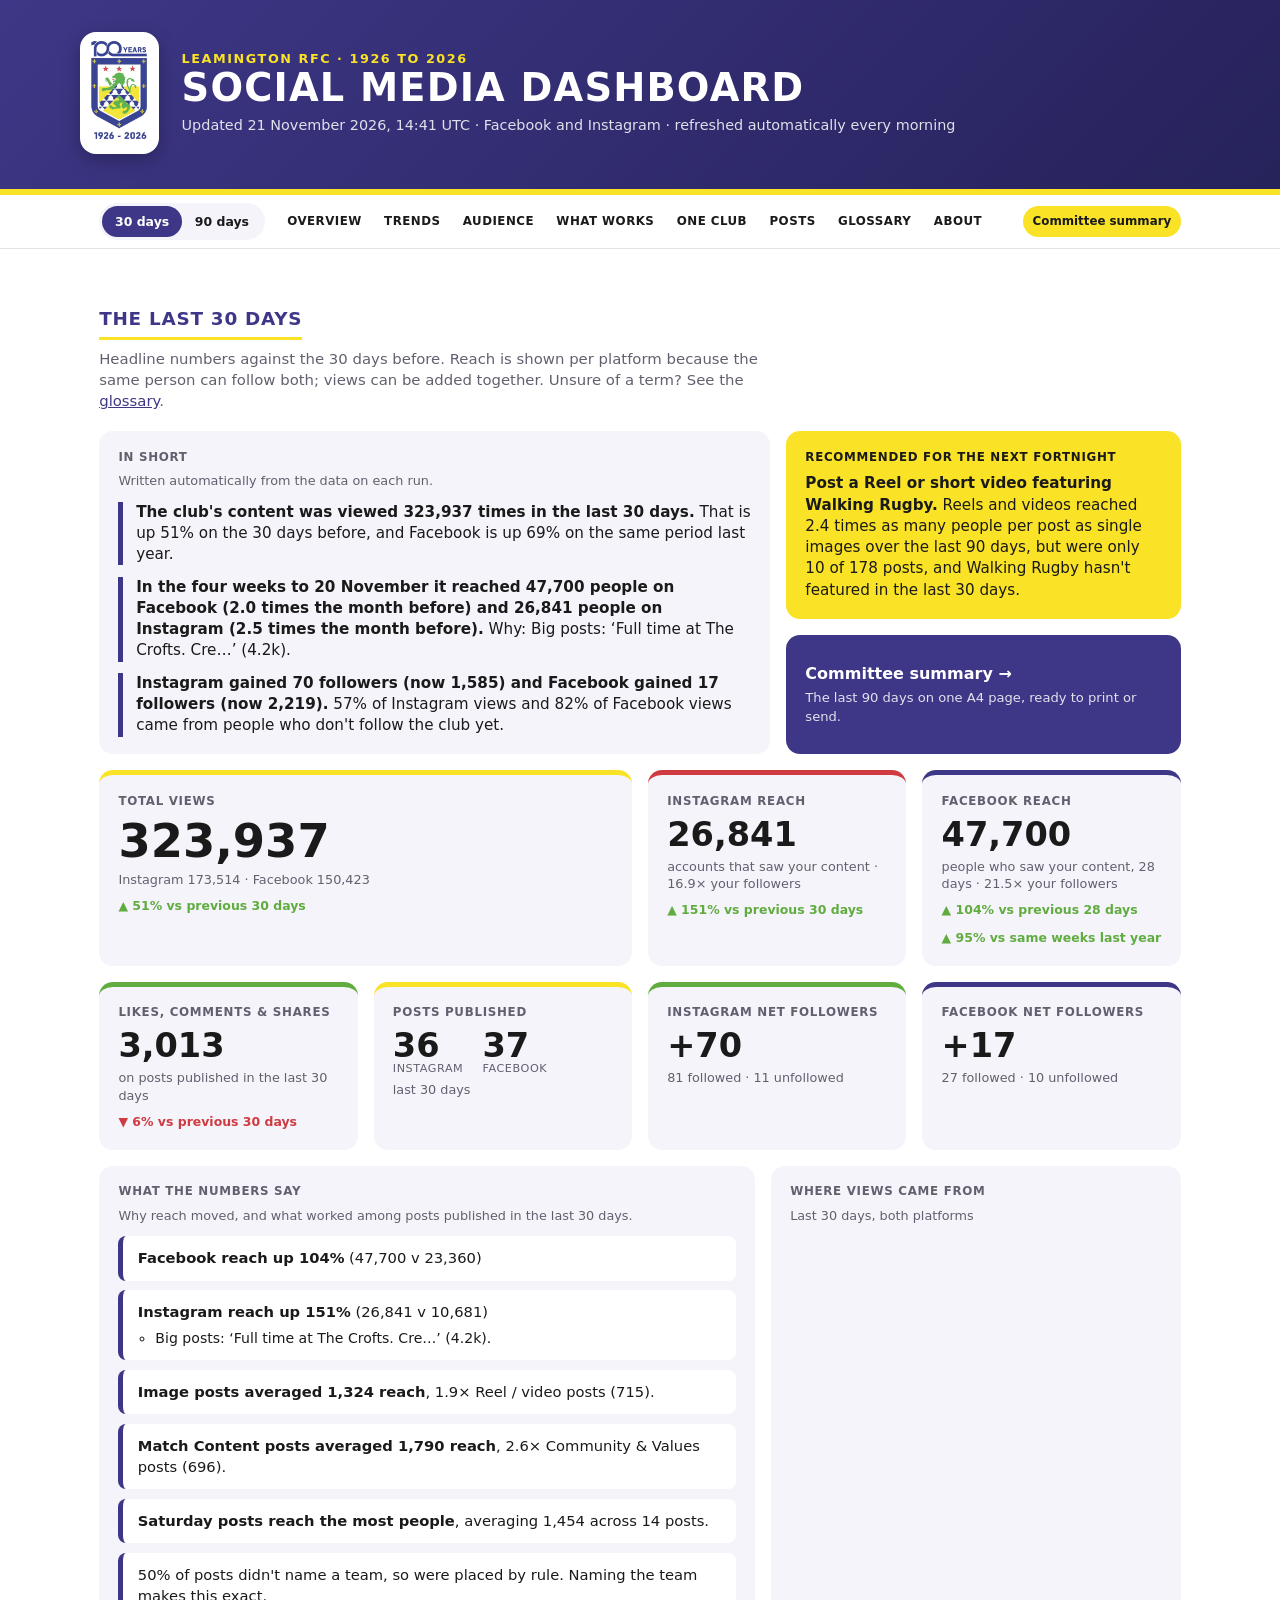
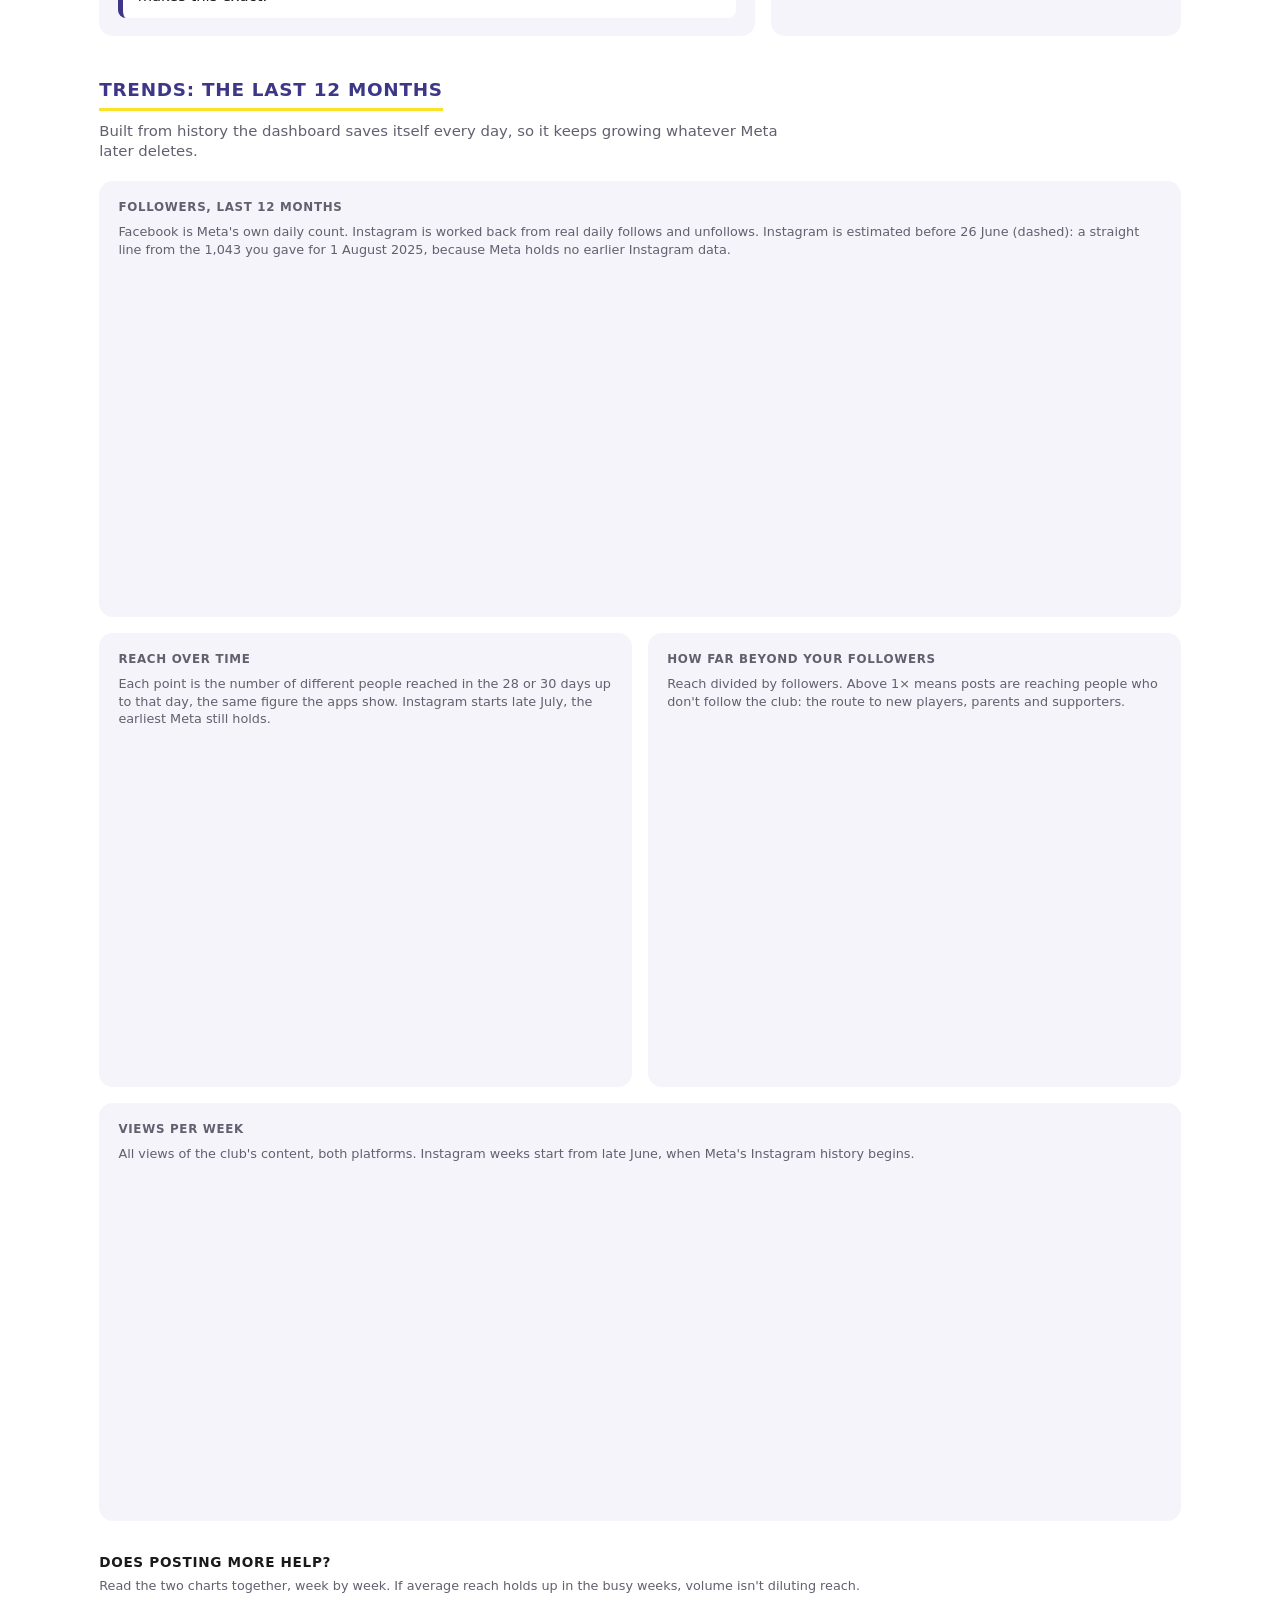
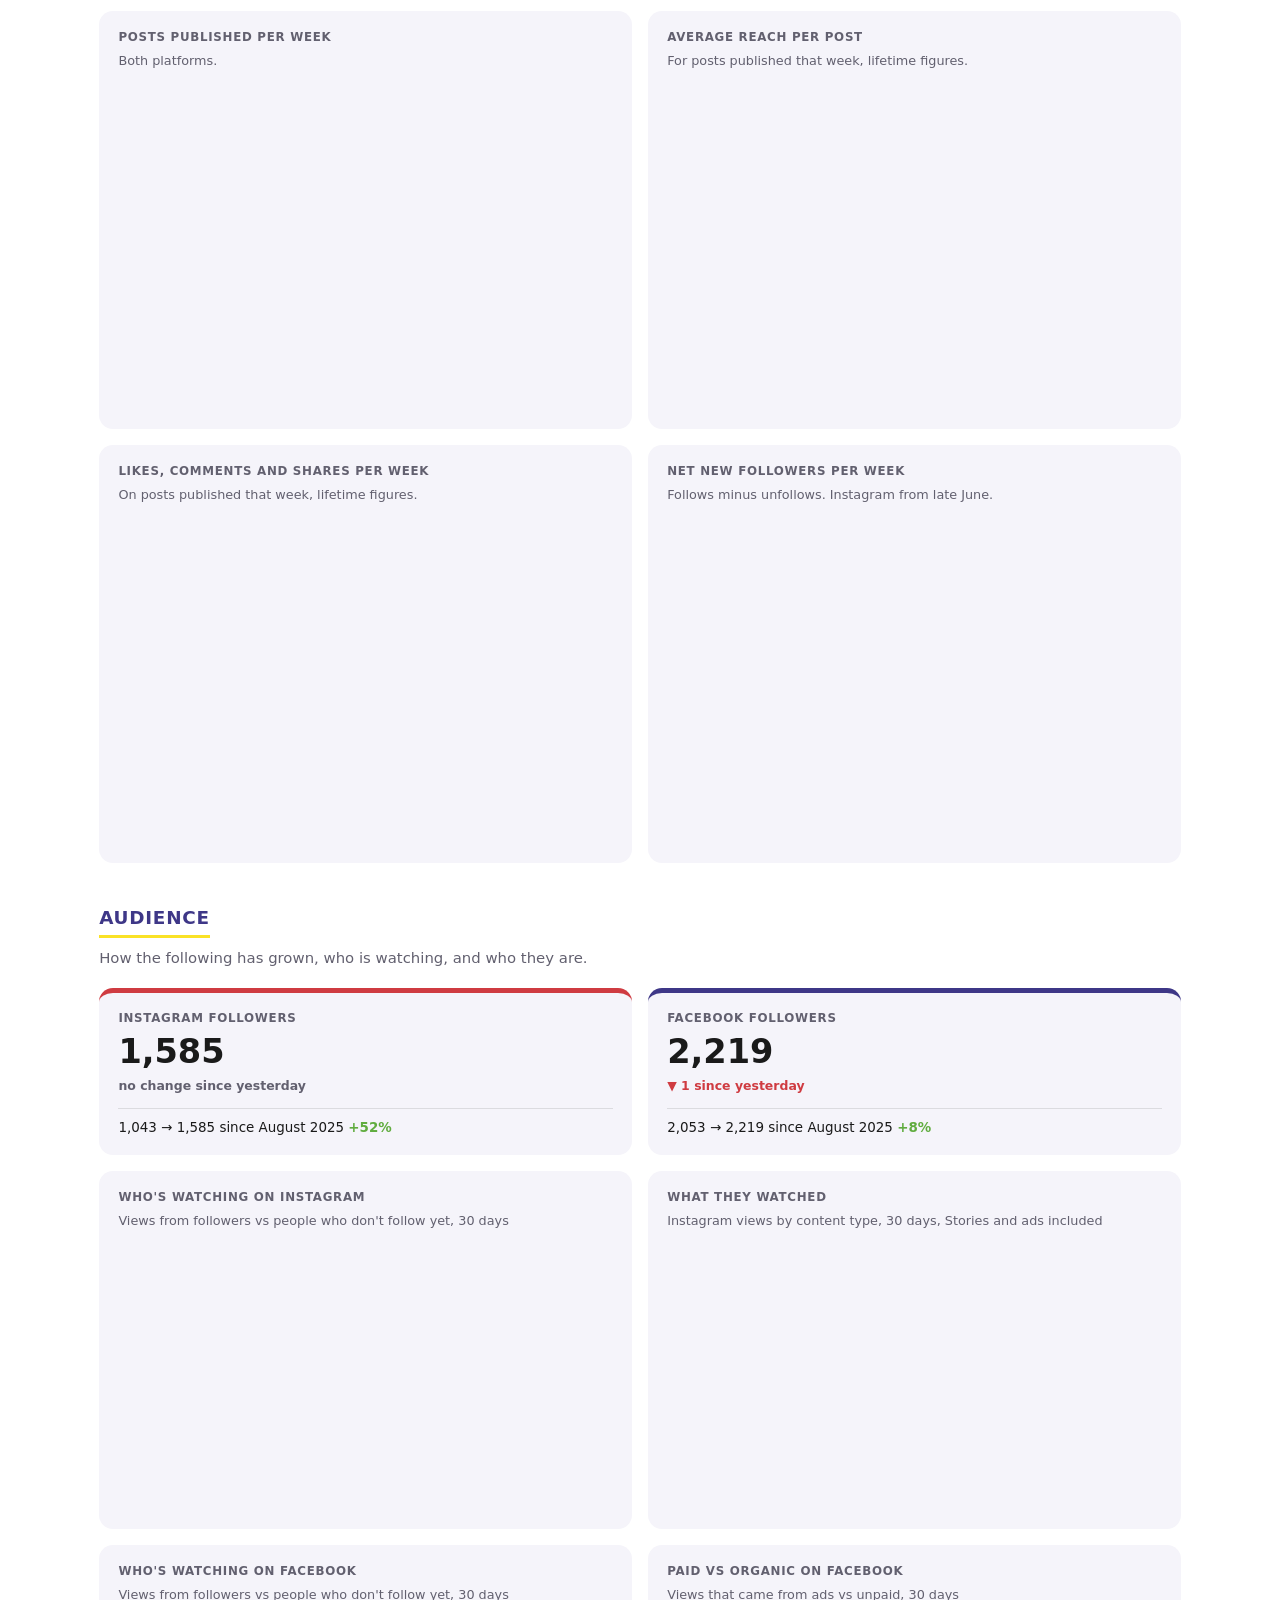
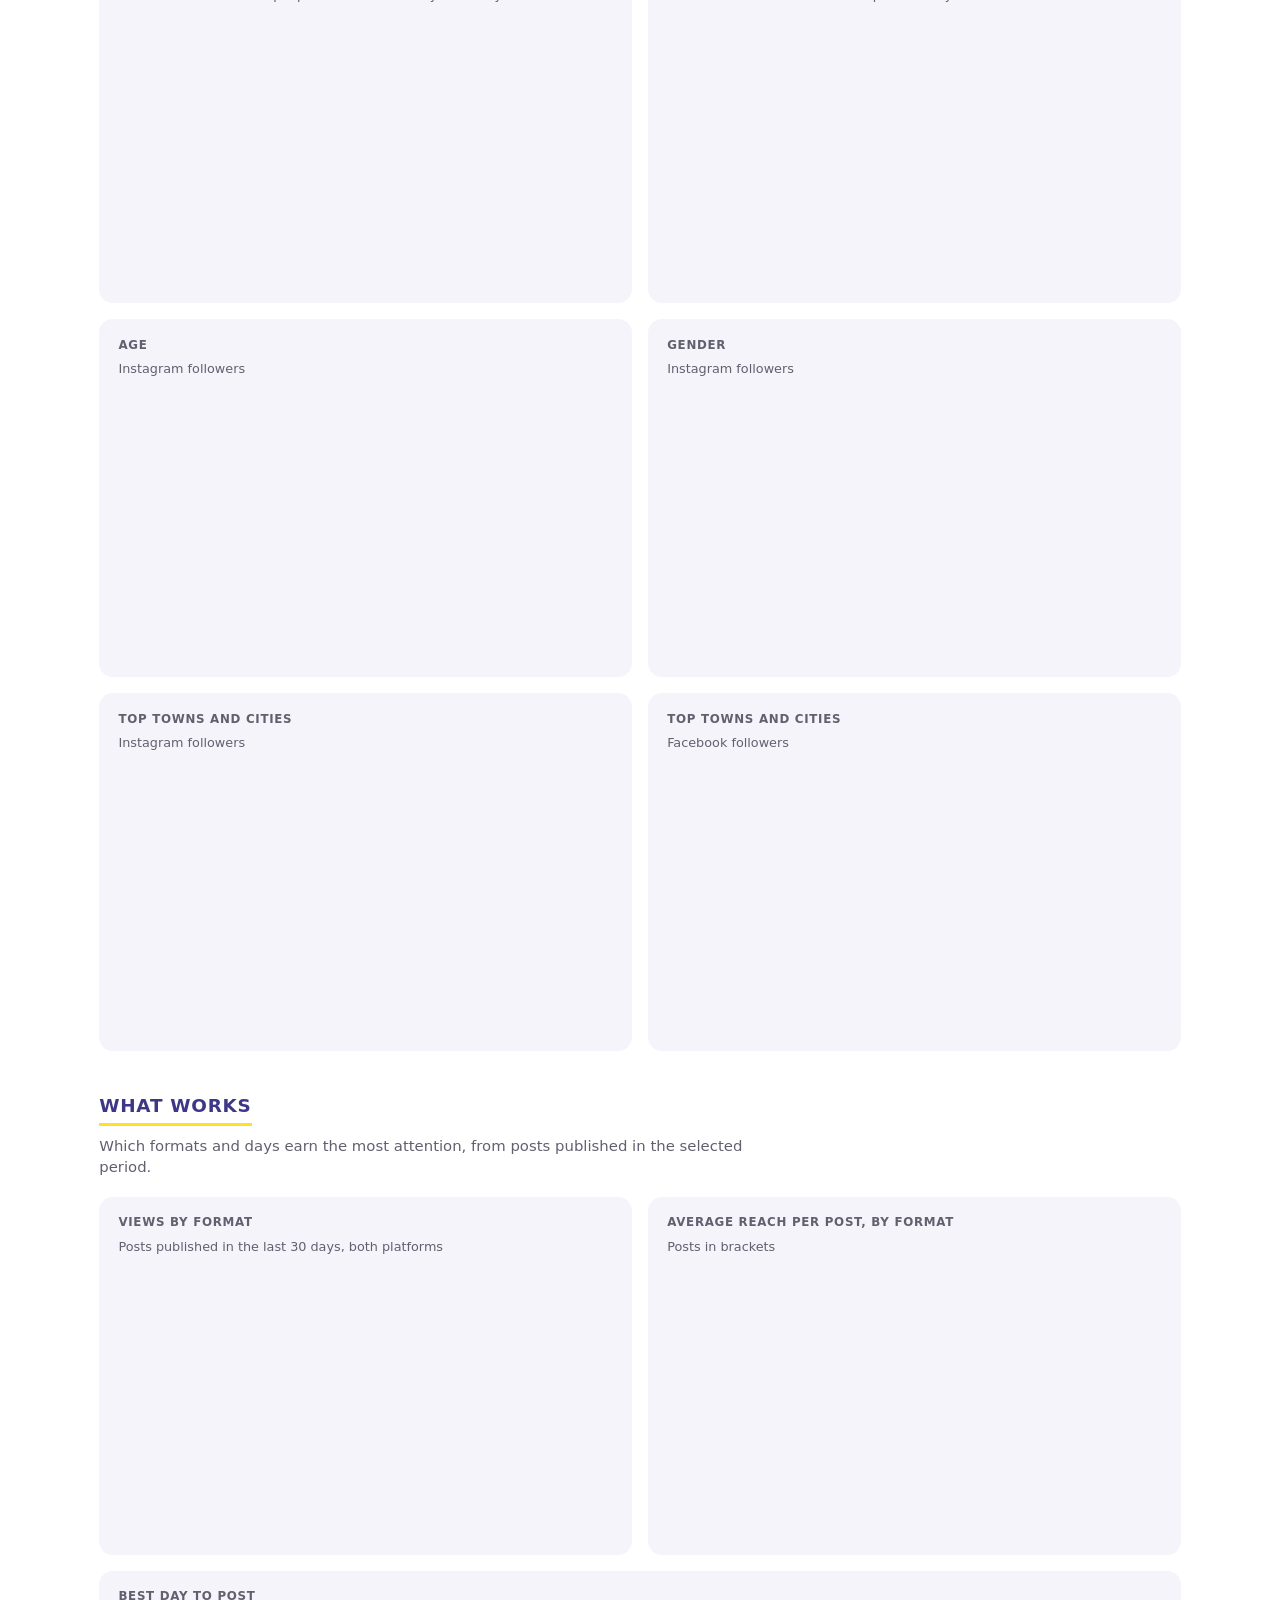
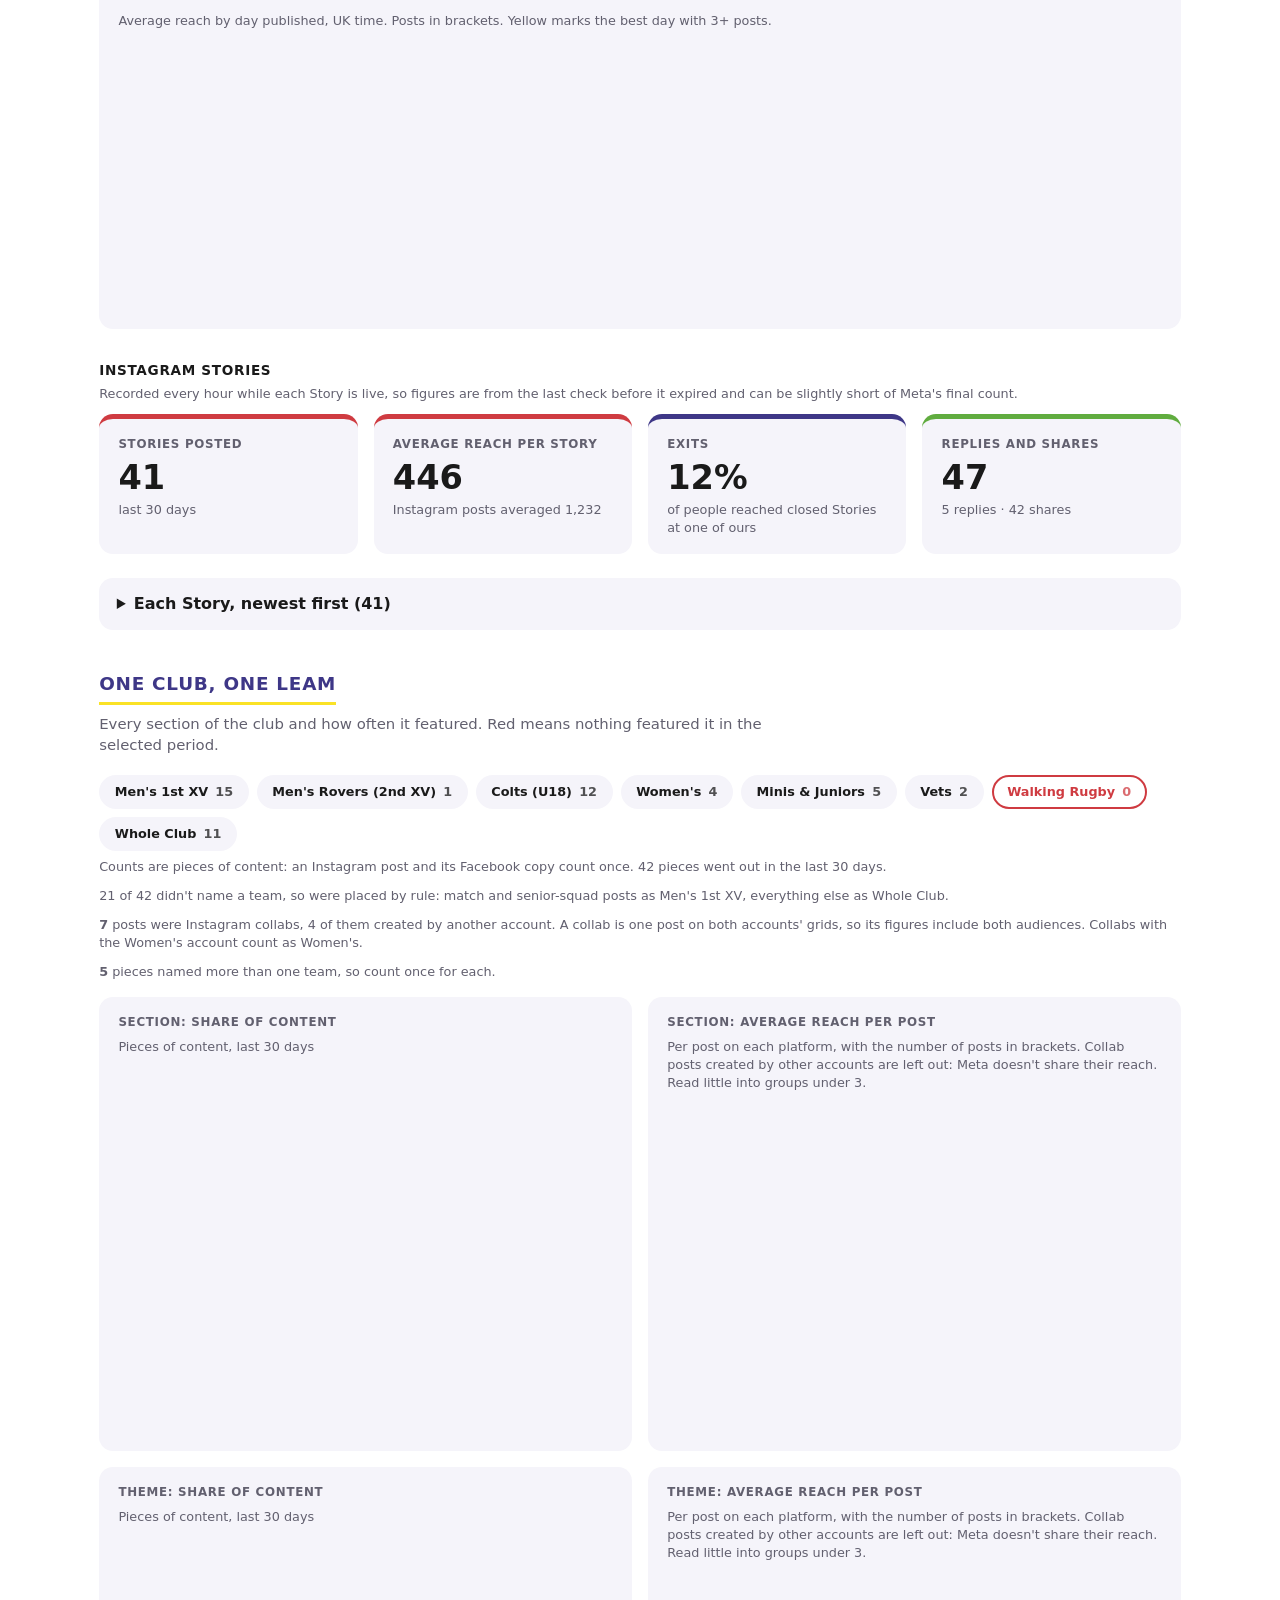
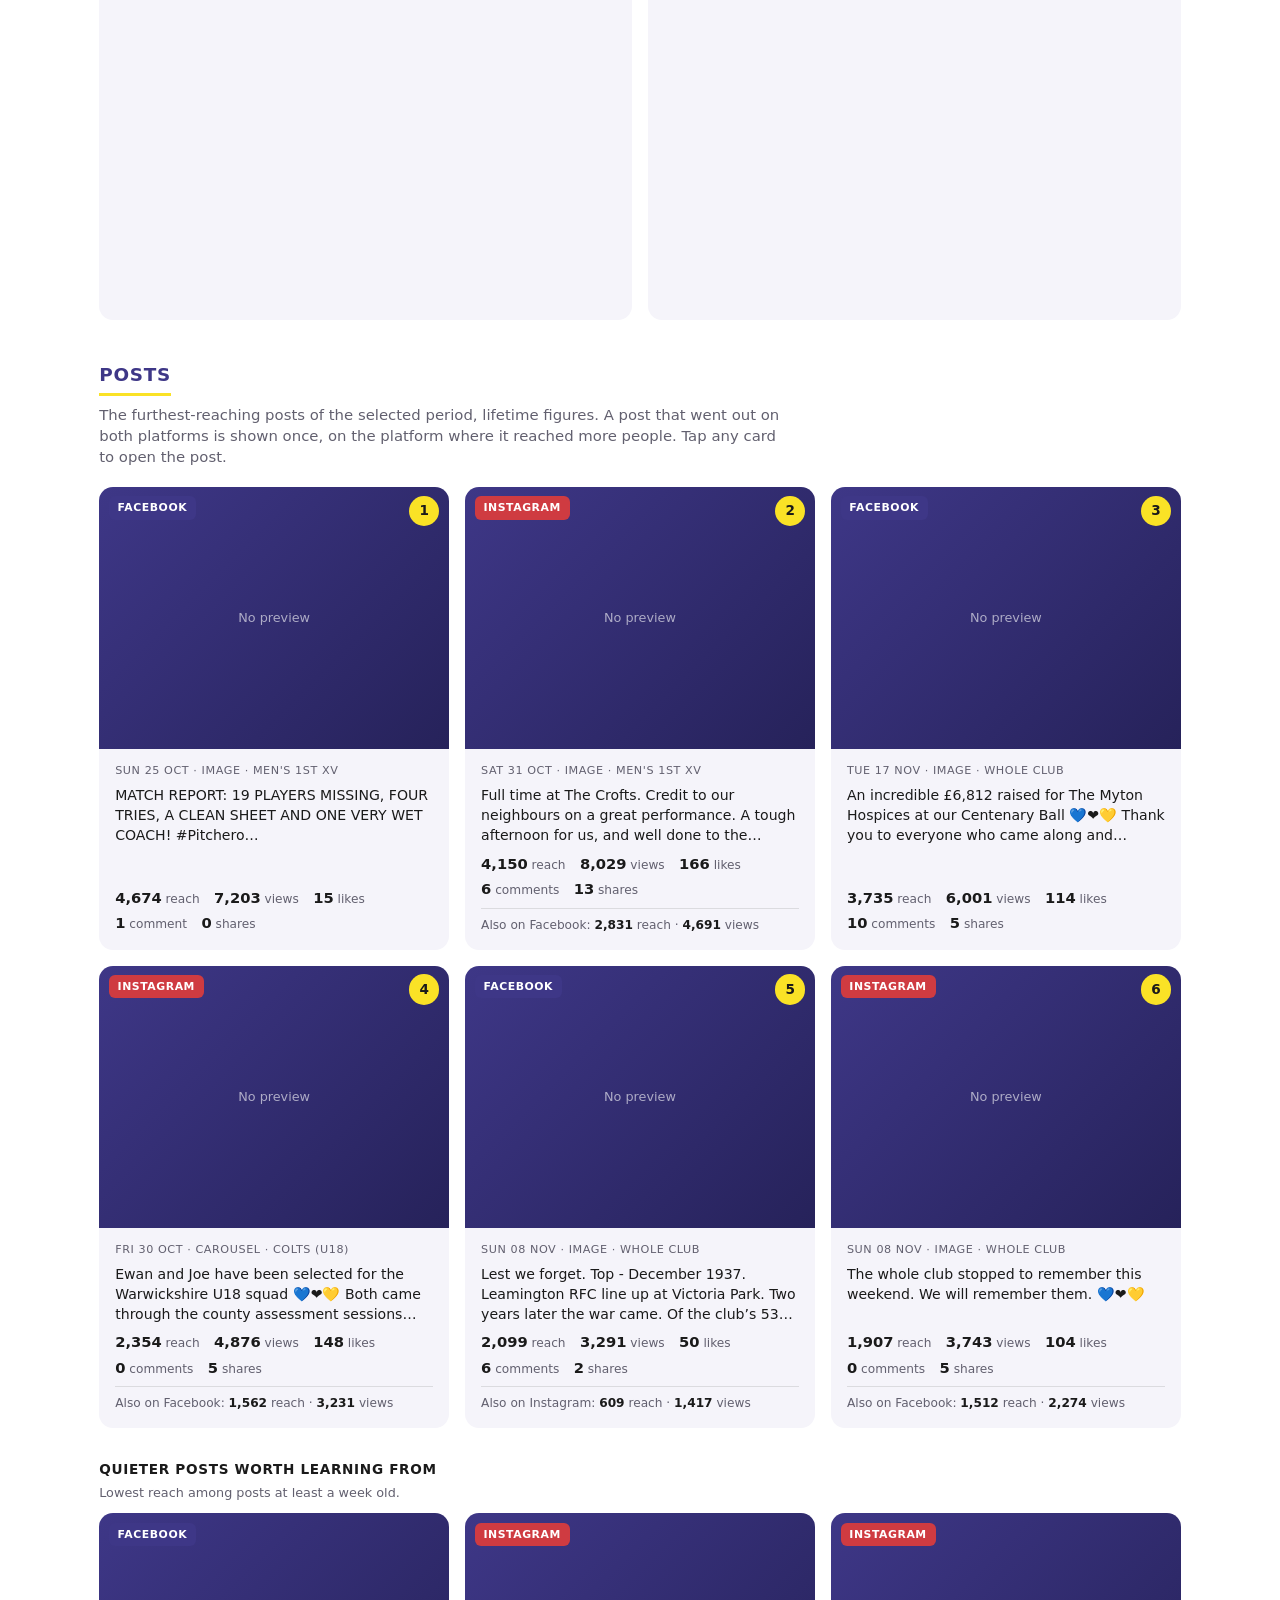
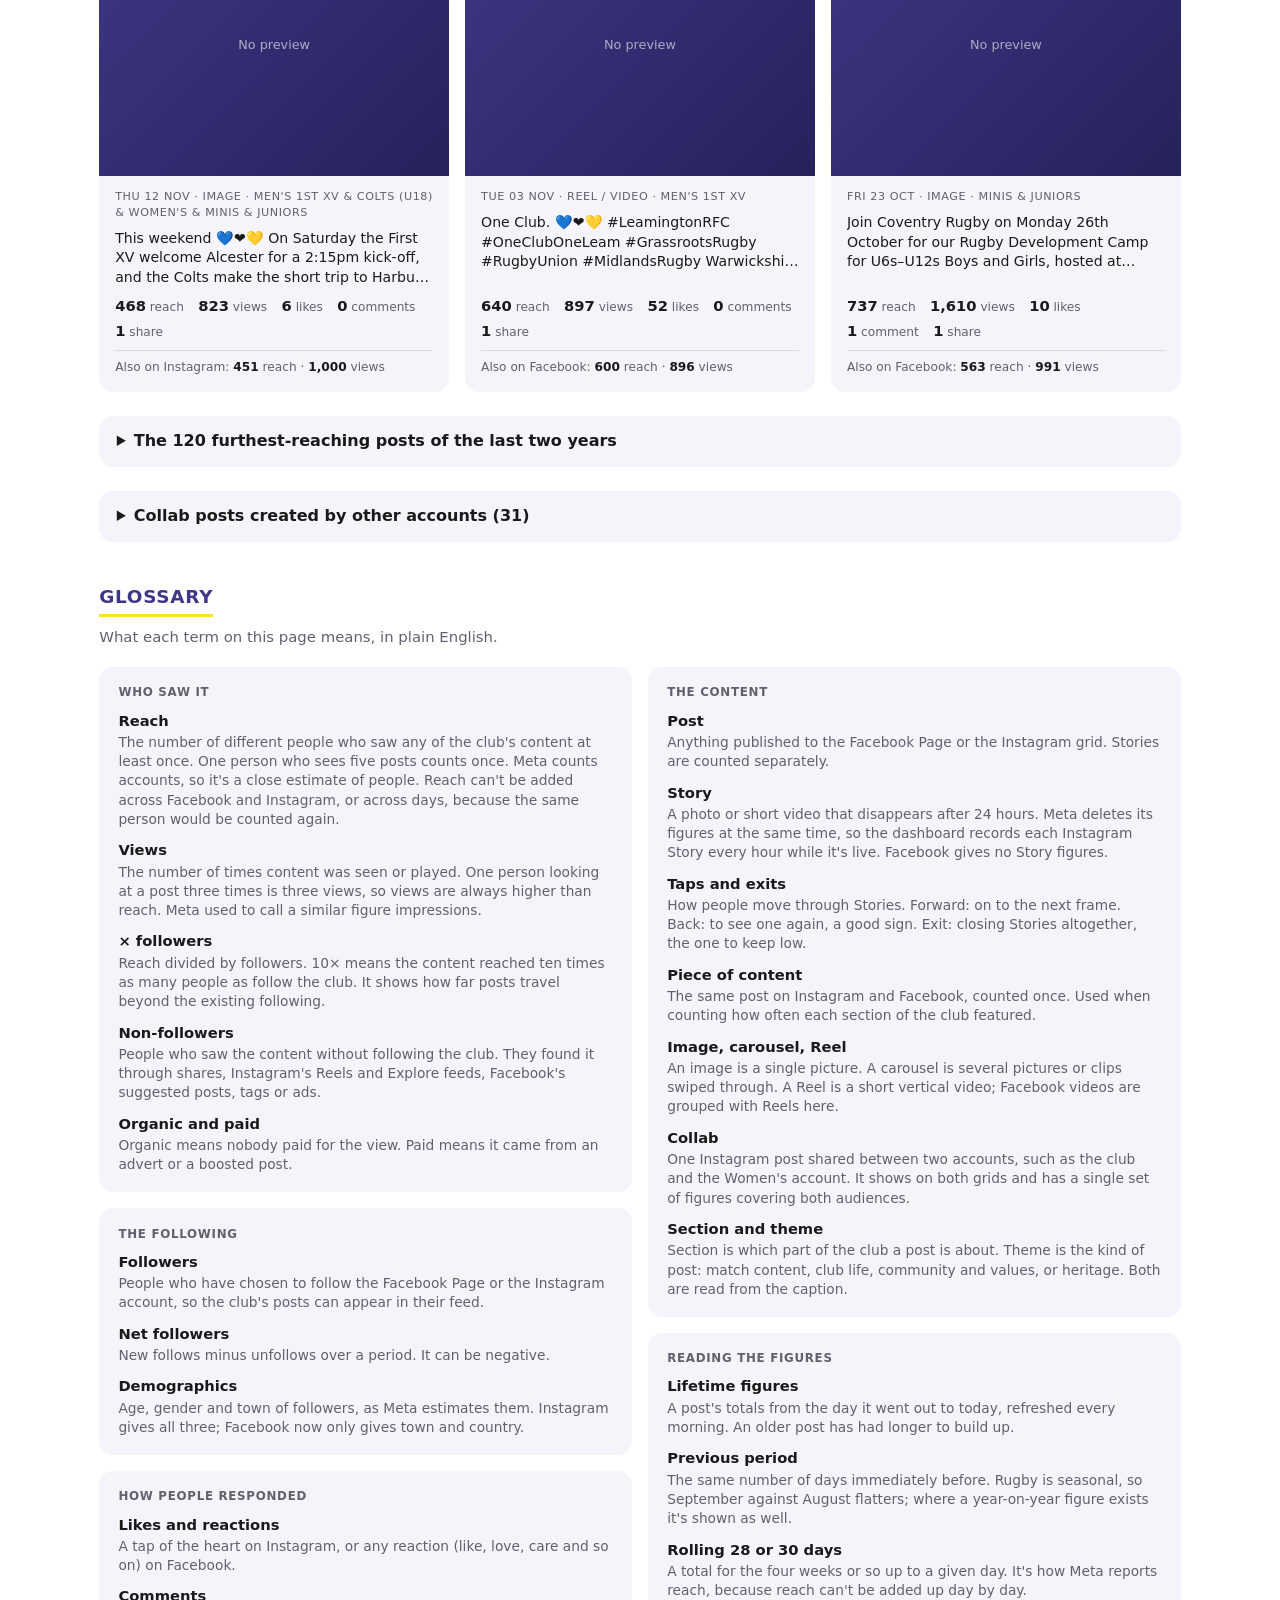
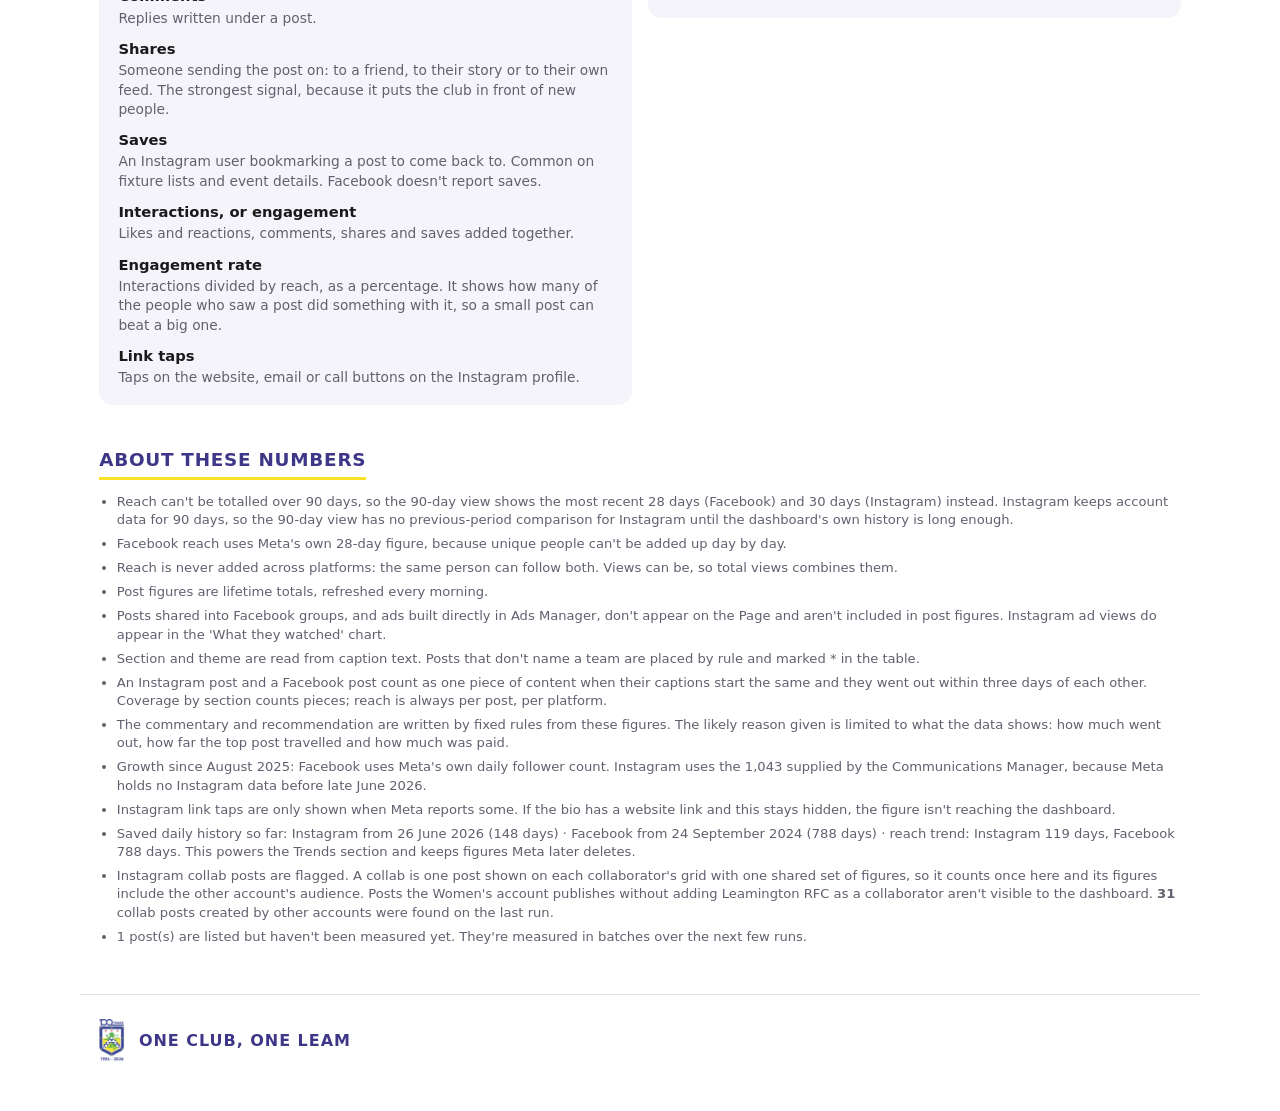
==== docs/index.html @ f9a2c509 "Daily snapshot: 2026-11-21" ====
<!DOCTYPE html>
<html lang="en">
<head>
<meta charset="UTF-8">
<meta name="viewport" content="width=device-width, initial-scale=1">
<title>Leamington RFC · Social Media Dashboard</title>
<link rel="stylesheet" href="https://api.fontshare.com/v2/css?f[]=supreme@400,700&display=swap">
<script src="chart.min.js"></script>
<script>window.Chart||document.write('<script src="https://cdn.jsdelivr.net/npm/chart.js@4.4.4/dist/chart.umd.min.js"><\/script>')</script>
<style>/* Leamington RFC social dashboard styles.
   Brand colours from the club brand guidelines: LRFC Blue #3E3787, Yellow #FAE226,
   Red #CF3B41, Green #60AC3F. Typeface: Supreme (Fontshare), system fallback. */
:root{color-scheme:light dark;--blue:#3E3787;--yellow:#FAE226;--red:#CF3B41;--green:#60AC3F;
--bg:#ffffff;--card-bg:#f5f4fa;--text:#1a1a1a;--muted:#62606f;--heading:#3E3787;--line:rgba(128,128,128,.22)}
@media (prefers-color-scheme:dark){:root:not([data-theme="light"]){--bg:#13121b;--card-bg:#201e2d;--text:#f1f0f6;--muted:#a9a6b8;--heading:#b7b1f2}}
:root[data-theme="dark"]{--bg:#13121b;--card-bg:#201e2d;--text:#f1f0f6;--muted:#a9a6b8;--heading:#b7b1f2}
*{box-sizing:border-box}
html{scroll-padding-top:64px;scroll-behavior:smooth}
body{margin:0;font-family:'Supreme',system-ui,-apple-system,'Segoe UI',sans-serif;background:var(--bg);color:var(--text);line-height:1.4}
.banner{background:linear-gradient(135deg,#3E3787 0%,#26225A 100%);color:#fff;padding:2rem 1.2rem 2.2rem;border-bottom:6px solid var(--yellow)}
.banner-inner{max-width:1120px;margin:0 auto;display:flex;align-items:center;gap:1.4rem}
.crest-tile{background:#fff;border-radius:16px;padding:.55rem .6rem;flex-shrink:0;box-shadow:0 6px 18px rgba(0,0,0,.25)}
.crest-tile img{height:104px;width:auto;display:block}
.banner h1{margin:0;font-size:clamp(1.5rem,4vw,2.4rem);text-transform:uppercase;letter-spacing:.03em;line-height:1.05}
.banner .kicker{font-size:.8rem;text-transform:uppercase;letter-spacing:.12em;color:var(--yellow);font-weight:700}
.banner p{margin:.45rem 0 0;opacity:.85;font-size:.9rem}
nav{position:sticky;top:0;z-index:10;background:var(--bg);border-bottom:1px solid var(--line)}
nav .inner{max-width:1120px;margin:0 auto;display:flex;align-items:center;gap:.8rem;padding:.5rem 1.2rem}
nav .links{display:flex;gap:.2rem;overflow-x:auto;flex:1;min-width:0;scrollbar-width:none}
.period-toggle{display:flex;flex-shrink:0;background:var(--card-bg);border-radius:999px;padding:3px}
.period-toggle button{border:0;background:transparent;color:var(--text);font:inherit;font-weight:700;font-size:.78rem;padding:.42rem .8rem;border-radius:999px;cursor:pointer;white-space:nowrap}
.period-toggle button[aria-pressed="true"]{background:var(--blue);color:#fff}
.p{display:none}
body[data-period="7"] .p7,body[data-period="30"] .p30,body[data-period="90"] .p90{display:block}
nav a{padding:.45rem .6rem;border-radius:999px;text-decoration:none;color:var(--text);font-weight:700;font-size:.74rem;text-transform:uppercase;letter-spacing:.04em;white-space:nowrap}
nav a:hover{background:var(--card-bg)}
main{max-width:1120px;margin:0 auto;padding:1rem 1.2rem 3rem}
section{margin-top:2.6rem}
h2{font-size:1.15rem;text-transform:uppercase;letter-spacing:.04em;color:var(--heading);margin:0;border-bottom:3px solid var(--yellow);display:inline-block;padding-bottom:.3rem}
.lede{color:var(--muted);margin:.6rem 0 1.2rem;max-width:72ch;font-size:.93rem}
.stats{display:grid;grid-template-columns:repeat(4,minmax(0,1fr));gap:1rem}
.stats.two{grid-template-columns:1fr 1fr}
.stat.hero{grid-column:span 2}
.stat.hero .big{font-size:2.9rem}
@media (max-width:900px){.stats{grid-template-columns:repeat(2,minmax(0,1fr))}}
.stat{background:var(--card-bg);border-radius:14px;padding:1.1rem 1.2rem;border-top:5px solid var(--yellow)}
.stat h3,.card h3{margin:0 0 .45rem;font-size:.74rem;text-transform:uppercase;letter-spacing:.06em;color:var(--muted)}
.stat .big{font-size:2.1rem;font-weight:700;line-height:1.05}
.stat .sub{font-size:.8rem;color:var(--muted);margin-top:.35rem}
.split{display:flex;gap:1.2rem}
.split span{display:flex;flex-direction:column}
.split small{font-size:.7rem;font-weight:400;color:var(--muted);text-transform:uppercase;letter-spacing:.05em}
.delta{display:inline-block;margin-top:.5rem;font-weight:700;font-size:.78rem}
.delta.up{color:var(--green)}.delta.down{color:var(--red)}.delta.flat{color:var(--muted)}
.story{font-size:.84rem;margin-top:.7rem;padding-top:.6rem;border-top:1px solid var(--line)}
.story strong{color:var(--green)}
.grid1,.grid2,.grid3,.grid-insights{display:grid;gap:1rem;margin-top:1rem}
.grid2{grid-template-columns:repeat(auto-fit,minmax(320px,1fr))}
.grid3{grid-template-columns:repeat(auto-fit,minmax(270px,1fr))}
.grid-insights{grid-template-columns:minmax(0,1.6fr) minmax(0,1fr)}
@media (max-width:760px){.grid-insights{grid-template-columns:1fr}}
.card{background:var(--card-bg);border-radius:14px;padding:1.1rem 1.2rem;min-width:0}
.note{font-size:.8rem;color:var(--muted);margin:0 0 .7rem}
.chart{position:relative;height:270px}
.chart.tall{height:330px}
.insights{list-style:none;margin:0;padding:0;display:grid;gap:.6rem}
.insights li{background:var(--bg);border-left:5px solid var(--heading);border-radius:8px;padding:.75rem .9rem;font-size:.92rem}
.chips{display:flex;flex-wrap:wrap;gap:.5rem;margin:.2rem 0 .4rem}
.chip{border-radius:999px;padding:.38rem .85rem;font-size:.8rem;font-weight:700;background:var(--card-bg);border:2px solid transparent}
.chip b{margin-left:.45rem;opacity:.75}
.chip.zero{border-color:var(--red);color:var(--red);background:transparent}
.chip.muted{color:var(--muted);font-style:italic}
.posts{display:grid;grid-template-columns:repeat(auto-fill,minmax(240px,1fr));gap:1rem}
.post{background:var(--card-bg);border-radius:14px;overflow:hidden;display:flex;flex-direction:column;text-decoration:none;color:inherit;transition:transform .15s ease}
.post:hover{transform:translateY(-3px)}
.thumb{aspect-ratio:4/3;background:linear-gradient(135deg,#3E3787,#26225A);position:relative}
.thumb img{width:100%;height:100%;object-fit:cover;display:block}
.thumb.noimg::after{content:"No preview";position:absolute;inset:0;display:grid;place-items:center;color:#fff;opacity:.6;font-size:.8rem}
.badge{position:absolute;top:.6rem;left:.6rem;color:#fff;font-size:.68rem;font-weight:700;text-transform:uppercase;letter-spacing:.05em;padding:.25rem .55rem;border-radius:6px}
.rank{position:absolute;top:.55rem;right:.6rem;background:var(--yellow);color:#1a1a1a;font-weight:700;border-radius:999px;width:1.9rem;height:1.9rem;display:grid;place-items:center;font-size:.85rem}
.post .body{padding:.85rem 1rem 1rem;display:flex;flex-direction:column;gap:.5rem;flex:1}
.post .date{font-size:.7rem;color:var(--muted);text-transform:uppercase;letter-spacing:.05em}
.post .cap{font-size:.88rem;display:-webkit-box;-webkit-line-clamp:3;-webkit-box-orient:vertical;overflow:hidden}
.post .nums{display:flex;gap:.3rem .9rem;flex-wrap:wrap;font-size:.76rem;color:var(--muted);margin-top:auto}
.post .nums b{color:var(--text);font-size:.92rem}
.sub-h{margin:2rem 0 .3rem;font-size:.85rem;text-transform:uppercase;letter-spacing:.05em}
details{margin-top:1.5rem;background:var(--card-bg);border-radius:14px;padding:.9rem 1.1rem}
summary{cursor:pointer;font-weight:700}
.table-wrap{overflow-x:auto;margin-top:.8rem}
table{width:100%;border-collapse:collapse;font-size:.8rem}
th{background:var(--blue);color:#fff;text-align:left;padding:.5rem;font-size:.68rem;text-transform:uppercase;letter-spacing:.04em;white-space:nowrap}
td{padding:.45rem .5rem;border-bottom:1px solid var(--line);white-space:nowrap}
td a{color:inherit}
ul.notes{margin:.8rem 0 0;padding-left:1.1rem;color:var(--muted);font-size:.82rem;display:grid;gap:.35rem}
@media (max-width:560px){.stats{gap:.7rem}.stat.hero .big{font-size:2.1rem}nav .inner{gap:.4rem;padding:.5rem .7rem}.period-toggle button{padding:.4rem .6rem;font-size:.72rem}.stat{padding:.9rem}.stat .big{font-size:1.6rem}
.crest-tile img{height:70px}.banner{padding:1.4rem 1rem 1.5rem}.banner-inner{gap:1rem}.banner p{font-size:.78rem}
.grid2,.grid3{grid-template-columns:1fr}}
footer{max-width:1120px;margin:0 auto;padding:1.5rem 1.2rem 3rem;display:flex;align-items:center;gap:.9rem;border-top:1px solid var(--line)}
footer img{height:44px}
footer span{color:var(--heading);font-weight:700;letter-spacing:.06em}
.grid-pairs{display:grid;gap:1rem;margin-top:1rem;grid-template-columns:repeat(2,minmax(0,1fr))}
.posts{grid-template-columns:repeat(3,minmax(0,1fr))}
@media (max-width:860px){.posts{grid-template-columns:repeat(2,minmax(0,1fr))}}
@media (max-width:560px){.posts,.grid-pairs{grid-template-columns:1fr}}
.also{font-size:.76rem;color:var(--muted);border-top:1px solid var(--line);padding-top:.5rem}
.also b{color:var(--text)}
.brief{display:grid;grid-template-columns:minmax(0,1.7fr) minmax(0,1fr);gap:1rem;margin-bottom:1rem}
.brief ol{list-style:none;margin:0;padding:0;display:grid;gap:.7rem}
.brief li{border-left:5px solid var(--heading);padding-left:.8rem;font-size:.95rem}
.brief-side{display:flex;flex-direction:column;gap:1rem;min-width:0}
.rec{background:var(--yellow);color:#1a1a1a;border-radius:14px;padding:1.1rem 1.2rem}
.exec-card{flex:1;display:flex;flex-direction:column;justify-content:center;gap:.25rem;background:var(--blue);color:#fff;border-radius:14px;padding:1rem 1.2rem;text-decoration:none}
.exec-card strong{font-size:1rem}
.exec-card strong::after{content:' →'}
.exec-card span{font-size:.82rem;opacity:.85}
.rec h3{margin:0 0 .5rem;font-size:.74rem;text-transform:uppercase;letter-spacing:.06em;color:#1a1a1a}
.rec p{margin:0;font-size:.95rem}
@media (max-width:760px){.brief{grid-template-columns:1fr}.exec-link{display:none}}
.lede a{color:var(--heading)}
.exec-link{flex-shrink:0;background:var(--yellow);color:#1a1a1a!important;text-transform:none!important;letter-spacing:0!important}
.gloss{columns:2;column-gap:1rem}
@media (max-width:760px){.gloss{columns:1}}
.gloss-group{background:var(--card-bg);border-radius:14px;padding:1.1rem 1.2rem;break-inside:avoid;margin:0 0 1rem}
.gloss-group h3{margin:0 0 .6rem;font-size:.74rem;text-transform:uppercase;letter-spacing:.06em;color:var(--muted)}
.gloss dl{margin:0;display:grid;gap:.7rem}
.gloss dt{font-weight:700;font-size:.92rem}
.gloss dd{margin:.1rem 0 0;font-size:.86rem;color:var(--muted)}
@media print{nav,details{display:none}.banner,.chip,.badge,.rank,th{-webkit-print-color-adjust:exact;print-color-adjust:exact}
.card,.stat,.post,section{break-inside:avoid}body{background:#fff}}

.insights li ul.why{margin:.35rem 0 0;padding-left:1.1rem;display:grid;gap:.25rem;font-size:.88rem}
.insights li ul.why li{background:none;border:0;padding:0;font-size:inherit}
</style>
</head>
<body data-period="30">
<header class="banner"><div class="banner-inner">
  <div class="crest-tile"><img src="[data-uri]" alt="Leamington RFC centenary crest"></div>
  <div>
    <div class="kicker">Leamington RFC · 1926 to 2026</div>
    <h1>Social Media Dashboard</h1>
    <p>Updated 21 November 2026, 14:41 UTC · Facebook and Instagram · refreshed automatically every morning</p>
  </div>
</div></header>
<nav><div class="inner">
  <div class="period-toggle" role="group" aria-label="Time period"><button type='button' data-period='30' aria-pressed='true'>30 days</button><button type='button' data-period='90' aria-pressed='false'>90 days</button></div>
  <div class="links"><a href="#overview">Overview</a><a href="#trends">Trends</a><a href="#audience">Audience</a><a href="#content">What works</a>
  <a href="#club">One Club</a><a href="#posts">Posts</a><a href="#glossary">Glossary</a><a href="#notes">About</a></div>
  <a class="exec-link" href="exec.html">Committee summary</a>
</div></nav>
<main>

<section id='overview'><div class='p p30'><h2>The last 30 days</h2>
  <p class='lede'>Headline numbers against the 30 days before. Reach is shown per platform because the same person can follow both; views can be added together. Unsure of a term? See the <a href='#glossary'>glossary</a>.</p>
  <div class='brief'><div class='card'><h3>In short</h3><p class='note'>Written automatically from the data on each run.</p><ol><li><strong>The club's content was viewed 323,937 times in the last 30 days.</strong> That is up 51% on the 30 days before, and Facebook is up 69% on the same period last year.</li><li><strong>In the four weeks to 20 November it reached 47,700 people on Facebook (2.0 times the month before) and 26,841 people on Instagram (2.5 times the month before).</strong> Why: Big posts: ‘Full time at The Crofts. Cre…’ (4.2k).</li><li><strong>Instagram gained 70 followers (now 1,585) and Facebook gained 17 followers (now 2,219).</strong> 57% of Instagram views and 82% of Facebook views came from people who don't follow the club yet.</li></ol></div><div class='brief-side'><div class='rec'><h3>Recommended for the next fortnight</h3><p><strong>Post a Reel or short video featuring Walking Rugby.</strong> Reels and videos reached 2.4 times as many people per post as single images over the last 90 days, but were only 10 of 178 posts, and Walking Rugby hasn't featured in the last 30 days.</p></div><a class='exec-card' href='exec.html'><strong>Committee summary</strong><span>The last 90 days on one A4 page, ready to print or send.</span></a></div></div>
  <div class='stats'><div class='stat hero' style='border-top-color:#FAE226'><h3>Total views</h3><div class='big'>323,937</div><div class='sub'>Instagram 173,514 · Facebook 150,423</div><span class='delta up'>▲ 51% vs previous 30 days</span></div><div class='stat' style='border-top-color:#CF3B41'><h3>Instagram reach</h3><div class='big'>26,841</div><div class='sub'>accounts that saw your content · 16.9× your followers</div><span class='delta up'>▲ 151% vs previous 30 days</span></div><div class='stat' style='border-top-color:#3E3787'><h3>Facebook reach</h3><div class='big'>47,700</div><div class='sub'>people who saw your content, 28 days · 21.5× your followers</div><span class='delta up'>▲ 104% vs previous 28 days</span><br><span class='delta up'>▲ 95% vs same weeks last year</span></div><div class='stat' style='border-top-color:#60AC3F'><h3>Likes, comments & shares</h3><div class='big'>3,013</div><div class='sub'>on posts published in the last 30 days</div><span class='delta down'>▼ 6% vs previous 30 days</span></div><div class='stat' style='border-top-color:#FAE226'><h3>Posts published</h3><div class='big'><span class='split'><span>36<small>Instagram</small></span><span>37<small>Facebook</small></span></span></div><div class='sub'>last 30 days</div></div><div class='stat' style='border-top-color:#60AC3F'><h3>Instagram net followers</h3><div class='big'>+70</div><div class='sub'>81 followed · 11 unfollowed</div></div><div class='stat' style='border-top-color:#3E3787'><h3>Facebook net followers</h3><div class='big'>+17</div><div class='sub'>27 followed · 10 unfollowed</div></div></div>
  <div class='grid-insights'>
    <div class='card'><h3>What the numbers say</h3><p class='note'>Why reach moved, and what worked among posts published in the last 30 days.</p><ul class='insights'><li><strong>Facebook reach up 104%</strong> (47,700 v 23,360)</li><li><strong>Instagram reach up 151%</strong> (26,841 v 10,681)<ul class='why'><li>Big posts: ‘Full time at The Crofts. Cre…’ (4.2k).</li></ul></li><li><strong>Image posts averaged 1,324 reach</strong>, 1.9× Reel / video posts (715).</li><li><strong>Match Content posts averaged 1,790 reach</strong>, 2.6× Community &amp; Values posts (696).</li><li><strong>Saturday posts reach the most people</strong>, averaging 1,454 across 14 posts.</li><li>50% of posts didn't name a team, so were placed by rule. Naming the team makes this exact.</li></ul></div>
    <div class='card'><h3>Where views came from</h3><p class='note'>Last 30 days, both platforms</p><div class='chart'><canvas id='viewsSplit_30' role='img' aria-label='Donut chart of views by platform'></canvas></div></div>
  </div></div><div class='p p90'><h2>The last 90 days</h2>
  <p class='lede'>Headline numbers against the 90 days before. Reach is shown per platform because the same person can follow both; views can be added together. Unsure of a term? See the <a href='#glossary'>glossary</a>.</p>
  <div class='brief'><div class='card'><h3>In short</h3><p class='note'>Written automatically from the data on each run.</p><ol><li><strong>The club's content was viewed 712,745 times in the last 90 days.</strong> Facebook is up 146% on the 90 days before and up 85% on the same period last year.</li><li><strong>In the four weeks to 20 November it reached 47,700 people on Facebook (2.0 times the month before) and 26,841 people on Instagram (2.5 times the month before).</strong> Why: Big posts: ‘Full time at The Crofts. Cre…’ (4.2k).</li><li><strong>Instagram gained 173 followers (now 1,585) and Facebook gained 77 followers (now 2,219).</strong> 53% of Instagram views and 78% of Facebook views came from people who don't follow the club yet.</li></ol></div><div class='brief-side'><div class='rec'><h3>Recommended for the next fortnight</h3><p><strong>Post a Reel or short video featuring Walking Rugby.</strong> Reels and videos reached 2.4 times as many people per post as single images over the last 90 days, but were only 10 of 178 posts, and Walking Rugby hasn't featured in the last 30 days.</p></div><a class='exec-card' href='exec.html'><strong>Committee summary</strong><span>The last 90 days on one A4 page, ready to print or send.</span></a></div></div>
  <div class='stats'><div class='stat hero' style='border-top-color:#FAE226'><h3>Total views</h3><div class='big'>712,745</div><div class='sub'>Instagram 361,151 · Facebook 351,594<br>No comparison: Instagram keeps 90 days of account data</div></div><div class='stat' style='border-top-color:#CF3B41'><h3>Instagram reach, latest 30 days</h3><div class='big'>26,841</div><div class='sub'>Meta can't total reach over 90 days, so this is the most recent 30 · 16.9× your followers</div></div><div class='stat' style='border-top-color:#3E3787'><h3>Facebook reach, latest 28 days</h3><div class='big'>47,700</div><div class='sub'>Meta can't total reach over 90 days, so this is the most recent 28 · 21.5× your followers</div><span class='delta up'>▲ 95% vs same weeks last year</span></div><div class='stat' style='border-top-color:#60AC3F'><h3>Likes, comments & shares</h3><div class='big'>8,099</div><div class='sub'>on posts published in the last 90 days</div><span class='delta up'>▲ 233% vs previous 90 days</span></div><div class='stat' style='border-top-color:#FAE226'><h3>Posts published</h3><div class='big'><span class='split'><span>88<small>Instagram</small></span><span>98<small>Facebook</small></span></span></div><div class='sub'>last 90 days</div></div><div class='stat' style='border-top-color:#60AC3F'><h3>Instagram net followers</h3><div class='big'>+173</div><div class='sub'>209 followed · 36 unfollowed</div></div><div class='stat' style='border-top-color:#3E3787'><h3>Facebook net followers</h3><div class='big'>+77</div><div class='sub'>108 followed · 31 unfollowed</div></div></div>
  <div class='grid-insights'>
    <div class='card'><h3>What the numbers say</h3><p class='note'>Why reach moved, and what worked among posts published in the last 90 days.</p><ul class='insights'><li><strong>Facebook views up 146%</strong> (351,594 v 143,059)<ul class='why'><li>Big posts: ‘Leamington&#x27;s best fireworks…’ (44.4k), ‘Today we say so long to Leam…’ (10.6k, local groups), ‘Give rugby a try If your chi…’ (10.6k, boosted).</li><li>More posts (98 v 28).</li><li>5 videos v 3. They reach 2× other posts.</li></ul></li><li><strong>Reel / video posts averaged 3,358 reach</strong>, 2.7× Carousel posts (1,265).</li><li><strong>Club Life posts averaged 1,993 reach</strong>, 2.1× Community &amp; Values posts (971).</li><li><strong>Friday posts reach the most people</strong>, averaging 2,511 across 42 posts.</li><li>42% of posts didn't name a team, so were placed by rule. Naming the team makes this exact.</li></ul></div>
    <div class='card'><h3>Where views came from</h3><p class='note'>Last 90 days, both platforms</p><div class='chart'><canvas id='viewsSplit_90' role='img' aria-label='Donut chart of views by platform'></canvas></div></div>
  </div></div></section>
<section id='trends'>
  <h2>Trends: the last 12 months</h2>
  <p class='lede'>Built from history the dashboard saves itself every day, so it keeps growing whatever Meta later deletes.</p>
  <div class='grid1'><div class='card'><h3>Followers, last 12 months</h3><p class='note'>Facebook is Meta's own daily count. Instagram is worked back from real daily follows and unfollows. Instagram is estimated before 26 June (dashed): a straight line from the 1,043 you gave for 1 August 2025, because Meta holds no earlier Instagram data.</p><div class='chart tall'><canvas id='trendFollowers' role='img' aria-label='Line chart of followers over 12 months'></canvas></div></div></div><div class='grid2'><div class='card'><h3>Reach over time</h3><p class='note'>Each point is the number of different people reached in the 28 or 30 days up to that day, the same figure the apps show. Instagram starts late July, the earliest Meta still holds.</p><div class='chart tall'><canvas id='trendReach' role='img' aria-label='Line chart of reach over 12 months'></canvas></div></div><div class='card'><h3>How far beyond your followers</h3><p class='note'>Reach divided by followers. Above 1× means posts are reaching people who don't follow the club: the route to new players, parents and supporters.</p><div class='chart tall'><canvas id='trendMultiple' role='img' aria-label='Line chart of reach as a multiple of followers'></canvas></div></div></div><div class='grid1'><div class='card'><h3>Views per week</h3><p class='note'>All views of the club's content, both platforms. Instagram weeks start from late June, when Meta's Instagram history begins.</p><div class='chart tall'><canvas id='trendViews' role='img' aria-label='Stacked bar chart of weekly views'></canvas></div></div></div><h3 class='sub-h'>Does posting more help?</h3><p class='note'>Read the two charts together, week by week. If average reach holds up in the busy weeks, volume isn't diluting reach.</p><div class='grid2'><div class='card'><h3>Posts published per week</h3><p class='note'>Both platforms.</p><div class='chart tall'><canvas id='trendCadence' role='img' aria-label='Stacked bar chart of posts per week'></canvas></div></div><div class='card'><h3>Average reach per post</h3><p class='note'>For posts published that week, lifetime figures.</p><div class='chart tall'><canvas id='trendAvgReach' role='img' aria-label='Line chart of average reach per post by week'></canvas></div></div></div><div class='grid2'><div class='card'><h3>Likes, comments and shares per week</h3><p class='note'>On posts published that week, lifetime figures.</p><div class='chart tall'><canvas id='trendInteractions' role='img' aria-label='Stacked bar chart of weekly interactions'></canvas></div></div><div class='card'><h3>Net new followers per week</h3><p class='note'>Follows minus unfollows. Instagram from late June.</p><div class='chart tall'><canvas id='trendNet' role='img' aria-label='Bar chart of weekly net new followers'></canvas></div></div></div>
</section>
<section id='audience'>
  <h2>Audience</h2>
  <p class='lede'>How the following has grown, who is watching, and who they are.</p>
  <div class='stats two'><div class='stat' style='border-top-color:#CF3B41'><h3>Instagram followers</h3><div class='big'>1,585</div><span class='delta flat'>no change since yesterday</span><div class='story'>1,043 → 1,585 since August 2025 <strong>+52%</strong></div></div><div class='stat' style='border-top-color:#3E3787'><h3>Facebook followers</h3><div class='big'>2,219</div><span class='delta down'>▼ 1 since yesterday</span><div class='story'>2,053 → 2,219 since August 2025 <strong>+8%</strong></div></div></div>
  <div class='p p30'><div class='grid-pairs'><div class='card'><h3>Who's watching on Instagram</h3><p class='note'>Views from followers vs people who don't follow yet, 30 days</p><div class='chart'><canvas id='followerSplit_30' role='img' aria-label='Donut chart of followers vs non-followers'></canvas></div></div><div class='card'><h3>What they watched</h3><p class='note'>Instagram views by content type, 30 days, Stories and ads included</p><div class='chart'><canvas id='productSplit_30' role='img' aria-label='Donut chart of views by content type'></canvas></div></div><div class='card'><h3>Who's watching on Facebook</h3><p class='note'>Views from followers vs people who don't follow yet, 30 days</p><div class='chart'><canvas id='fbFollowerSplit_30' role='img' aria-label='Donut chart of Facebook views by followers'></canvas></div></div><div class='card'><h3>Paid vs organic on Facebook</h3><p class='note'>Views that came from ads vs unpaid, 30 days</p><div class='chart'><canvas id='fbPaidSplit_30' role='img' aria-label='Donut chart of Facebook paid vs organic views'></canvas></div></div></div></div><div class='p p90'><div class='grid-pairs'><div class='card'><h3>Who's watching on Instagram</h3><p class='note'>Views from followers vs people who don't follow yet, 90 days</p><div class='chart'><canvas id='followerSplit_90' role='img' aria-label='Donut chart of followers vs non-followers'></canvas></div></div><div class='card'><h3>What they watched</h3><p class='note'>Instagram views by content type, 90 days, Stories and ads included</p><div class='chart'><canvas id='productSplit_90' role='img' aria-label='Donut chart of views by content type'></canvas></div></div><div class='card'><h3>Who's watching on Facebook</h3><p class='note'>Views from followers vs people who don't follow yet, 90 days</p><div class='chart'><canvas id='fbFollowerSplit_90' role='img' aria-label='Donut chart of Facebook views by followers'></canvas></div></div><div class='card'><h3>Paid vs organic on Facebook</h3><p class='note'>Views that came from ads vs unpaid, 90 days</p><div class='chart'><canvas id='fbPaidSplit_90' role='img' aria-label='Donut chart of Facebook paid vs organic views'></canvas></div></div></div></div>
  <div class='grid-pairs'><div class='card'><h3>Age</h3><p class='note'>Instagram followers</p><div class='chart'><canvas id='ageChart' role='img' aria-label='Bar chart of followers by age'></canvas></div></div><div class='card'><h3>Gender</h3><p class='note'>Instagram followers</p><div class='chart'><canvas id='genderChart' role='img' aria-label='Donut chart of followers by gender'></canvas></div></div><div class='card'><h3>Top towns and cities</h3><p class='note'>Instagram followers</p><div class='chart'><canvas id='cityChart' role='img' aria-label='Bar chart of followers by city'></canvas></div></div><div class='card'><h3>Top towns and cities</h3><p class='note'>Facebook followers</p><div class='chart'><canvas id='fbCityChart' role='img' aria-label='Bar chart of Facebook followers by city'></canvas></div></div></div>
</section>
<section id='content'>
  <h2>What works</h2>
  <p class='lede'>Which formats and days earn the most attention, from posts published in the selected period.</p>
  <div class='p p30'><div class='grid2'><div class='card'><h3>Views by format</h3><p class='note'>Posts published in the last 30 days, both platforms</p><div class='chart'><canvas id='formatViews_30' role='img' aria-label='Donut chart of views by format'></canvas></div></div><div class='card'><h3>Average reach per post, by format</h3><p class='note'>Posts in brackets</p><div class='chart'><canvas id='formatReach_30' role='img' aria-label='Bar chart of average reach by format'></canvas></div></div></div><div class='grid1'><div class='card'><h3>Best day to post</h3><p class='note'>Average reach by day published, UK time. Posts in brackets. Yellow marks the best day with 3+ posts.</p><div class='chart'><canvas id='dayReach_30' role='img' aria-label='Bar chart of average reach by weekday'></canvas></div></div></div></div><div class='p p90'><div class='grid2'><div class='card'><h3>Views by format</h3><p class='note'>Posts published in the last 90 days, both platforms</p><div class='chart'><canvas id='formatViews_90' role='img' aria-label='Donut chart of views by format'></canvas></div></div><div class='card'><h3>Average reach per post, by format</h3><p class='note'>Posts in brackets</p><div class='chart'><canvas id='formatReach_90' role='img' aria-label='Bar chart of average reach by format'></canvas></div></div></div><div class='grid1'><div class='card'><h3>Best day to post</h3><p class='note'>Average reach by day published, UK time. Posts in brackets. Yellow marks the best day with 3+ posts.</p><div class='chart'><canvas id='dayReach_90' role='img' aria-label='Bar chart of average reach by weekday'></canvas></div></div></div></div>
  <div class='p p30'><h3 class='sub-h'>Instagram Stories</h3><p class='note'>Recorded every hour while each Story is live, so figures are from the last check before it expired and can be slightly short of Meta's final count.</p><div class='stats'><div class='stat' style='border-top-color:#CF3B41'><h3>Stories posted</h3><div class='big'>41</div><div class='sub'>last 30 days</div></div><div class='stat' style='border-top-color:#CF3B41'><h3>Average reach per Story</h3><div class='big'>446</div><div class='sub'>Instagram posts averaged 1,232</div></div><div class='stat' style='border-top-color:#3E3787'><h3>Exits</h3><div class='big'>12%</div><div class='sub'>of people reached closed Stories at one of ours</div></div><div class='stat' style='border-top-color:#60AC3F'><h3>Replies and shares</h3><div class='big'>47</div><div class='sub'>5 replies · 42 shares</div></div></div><details><summary>Each Story, newest first (41)</summary><p class='note'>Forward: tapped on to the next frame. Back: tapped back to see it again. Exit: closed Stories. &lt;5 means Meta withholds figures under five.</p><div class='table-wrap'><table><thead><tr><th>Posted</th><th>Type</th><th>Reach</th><th>Views</th><th>Forward</th><th>Back</th><th>Exit</th><th>Replies</th><th>Shares</th></tr></thead><tbody><tr><td>Sun 15 Nov 12:10</td><td>Video</td><td>326</td><td>415</td><td>197</td><td>40</td><td>86</td><td>0</td><td>1</td></tr><tr><td>Sun 15 Nov 11:34</td><td>Photo</td><td>342</td><td>421</td><td>297</td><td>21</td><td>42</td><td>0</td><td>0</td></tr><tr><td>Sun 15 Nov 11:10</td><td>Video</td><td>353</td><td>413</td><td>303</td><td>22</td><td>28</td><td>0</td><td>0</td></tr><tr><td>Sun 15 Nov 11:10</td><td>Video</td><td>362</td><td>418</td><td>339</td><td>30</td><td>15</td><td>0</td><td>0</td></tr><tr><td>Sun 15 Nov 10:50</td><td>Video</td><td>381</td><td>467</td><td>311</td><td>30</td><td>39</td><td>0</td><td>0</td></tr><tr><td>Sat 14 Nov 20:30</td><td>Video</td><td>402</td><td>572</td><td>248</td><td>55</td><td>73</td><td>0</td><td>1</td></tr><tr><td>Sat 14 Nov 16:05</td><td>Video</td><td>881</td><td>1,346</td><td>295</td><td>73</td><td>82</td><td>2</td><td>5</td></tr><tr><td>Sat 14 Nov 14:35</td><td>Video</td><td>317</td><td>469</td><td>248</td><td>38</td><td>81</td><td>0</td><td>3</td></tr><tr><td>Sat 14 Nov 11:10</td><td>Video</td><td>412</td><td>586</td><td>295</td><td>53</td><td>101</td><td>0</td><td>1</td></tr><tr><td>Sat 14 Nov 11:10</td><td>Video</td><td>363</td><td>499</td><td>348</td><td>1</td><td>49</td><td>0</td><td>0</td></tr><tr><td>Fri 13 Nov 10:28</td><td>Photo</td><td>354</td><td>451</td><td>212</td><td>7</td><td>116</td><td>0</td><td>0</td></tr><tr><td>Tue 10 Nov 08:16</td><td>Video</td><td>252</td><td>284</td><td>157</td><td>6</td><td>88</td><td>0</td><td>0</td></tr><tr><td>Tue 10 Nov 08:16</td><td>Video</td><td>273</td><td>306</td><td>216</td><td>2</td><td>47</td><td>0</td><td>0</td></tr><tr><td>Sun 08 Nov 11:38</td><td>Photo</td><td>496</td><td>583</td><td>239</td><td>26</td><td>98</td><td>1</td><td>1</td></tr><tr><td>Sun 08 Nov 10:39</td><td>Video</td><td>368</td><td>450</td><td>300</td><td>18</td><td>74</td><td>0</td><td>2</td></tr><tr><td>Sat 07 Nov 18:09</td><td>Video</td><td>707</td><td>986</td><td>254</td><td>69</td><td>92</td><td>0</td><td>3</td></tr><tr><td>Sat 07 Nov 18:01</td><td>Video</td><td>493</td><td>744</td><td>246</td><td>23</td><td>28</td><td>0</td><td>1</td></tr><tr><td>Sat 07 Nov 16:06</td><td>Video</td><td>293</td><td>377</td><td>258</td><td>36</td><td>54</td><td>0</td><td>0</td></tr><tr><td>Sat 07 Nov 16:00</td><td>Photo</td><td>298</td><td>375</td><td>302</td><td>35</td><td>15</td><td>1</td><td>0</td></tr><tr><td>Sat 07 Nov 16:00</td><td>Video</td><td>301</td><td>420</td><td>269</td><td>66</td><td>18</td><td>0</td><td>0</td></tr></tbody></table></div></details></div><div class='p p90'><h3 class='sub-h'>Instagram Stories</h3><p class='note'>Recorded every hour while each Story is live, so figures are from the last check before it expired and can be slightly short of Meta's final count.</p><div class='stats'><div class='stat' style='border-top-color:#CF3B41'><h3>Stories posted</h3><div class='big'>41</div><div class='sub'>last 90 days</div></div><div class='stat' style='border-top-color:#CF3B41'><h3>Average reach per Story</h3><div class='big'>446</div><div class='sub'>Instagram posts averaged 1,318</div></div><div class='stat' style='border-top-color:#3E3787'><h3>Exits</h3><div class='big'>12%</div><div class='sub'>of people reached closed Stories at one of ours</div></div><div class='stat' style='border-top-color:#60AC3F'><h3>Replies and shares</h3><div class='big'>47</div><div class='sub'>5 replies · 42 shares</div></div></div><details><summary>Each Story, newest first (41)</summary><p class='note'>Forward: tapped on to the next frame. Back: tapped back to see it again. Exit: closed Stories. &lt;5 means Meta withholds figures under five.</p><div class='table-wrap'><table><thead><tr><th>Posted</th><th>Type</th><th>Reach</th><th>Views</th><th>Forward</th><th>Back</th><th>Exit</th><th>Replies</th><th>Shares</th></tr></thead><tbody><tr><td>Sun 15 Nov 12:10</td><td>Video</td><td>326</td><td>415</td><td>197</td><td>40</td><td>86</td><td>0</td><td>1</td></tr><tr><td>Sun 15 Nov 11:34</td><td>Photo</td><td>342</td><td>421</td><td>297</td><td>21</td><td>42</td><td>0</td><td>0</td></tr><tr><td>Sun 15 Nov 11:10</td><td>Video</td><td>353</td><td>413</td><td>303</td><td>22</td><td>28</td><td>0</td><td>0</td></tr><tr><td>Sun 15 Nov 11:10</td><td>Video</td><td>362</td><td>418</td><td>339</td><td>30</td><td>15</td><td>0</td><td>0</td></tr><tr><td>Sun 15 Nov 10:50</td><td>Video</td><td>381</td><td>467</td><td>311</td><td>30</td><td>39</td><td>0</td><td>0</td></tr><tr><td>Sat 14 Nov 20:30</td><td>Video</td><td>402</td><td>572</td><td>248</td><td>55</td><td>73</td><td>0</td><td>1</td></tr><tr><td>Sat 14 Nov 16:05</td><td>Video</td><td>881</td><td>1,346</td><td>295</td><td>73</td><td>82</td><td>2</td><td>5</td></tr><tr><td>Sat 14 Nov 14:35</td><td>Video</td><td>317</td><td>469</td><td>248</td><td>38</td><td>81</td><td>0</td><td>3</td></tr><tr><td>Sat 14 Nov 11:10</td><td>Video</td><td>412</td><td>586</td><td>295</td><td>53</td><td>101</td><td>0</td><td>1</td></tr><tr><td>Sat 14 Nov 11:10</td><td>Video</td><td>363</td><td>499</td><td>348</td><td>1</td><td>49</td><td>0</td><td>0</td></tr><tr><td>Fri 13 Nov 10:28</td><td>Photo</td><td>354</td><td>451</td><td>212</td><td>7</td><td>116</td><td>0</td><td>0</td></tr><tr><td>Tue 10 Nov 08:16</td><td>Video</td><td>252</td><td>284</td><td>157</td><td>6</td><td>88</td><td>0</td><td>0</td></tr><tr><td>Tue 10 Nov 08:16</td><td>Video</td><td>273</td><td>306</td><td>216</td><td>2</td><td>47</td><td>0</td><td>0</td></tr><tr><td>Sun 08 Nov 11:38</td><td>Photo</td><td>496</td><td>583</td><td>239</td><td>26</td><td>98</td><td>1</td><td>1</td></tr><tr><td>Sun 08 Nov 10:39</td><td>Video</td><td>368</td><td>450</td><td>300</td><td>18</td><td>74</td><td>0</td><td>2</td></tr><tr><td>Sat 07 Nov 18:09</td><td>Video</td><td>707</td><td>986</td><td>254</td><td>69</td><td>92</td><td>0</td><td>3</td></tr><tr><td>Sat 07 Nov 18:01</td><td>Video</td><td>493</td><td>744</td><td>246</td><td>23</td><td>28</td><td>0</td><td>1</td></tr><tr><td>Sat 07 Nov 16:06</td><td>Video</td><td>293</td><td>377</td><td>258</td><td>36</td><td>54</td><td>0</td><td>0</td></tr><tr><td>Sat 07 Nov 16:00</td><td>Photo</td><td>298</td><td>375</td><td>302</td><td>35</td><td>15</td><td>1</td><td>0</td></tr><tr><td>Sat 07 Nov 16:00</td><td>Video</td><td>301</td><td>420</td><td>269</td><td>66</td><td>18</td><td>0</td><td>0</td></tr></tbody></table></div></details></div>
</section>
<section id='club'>
  <h2>One Club, One Leam</h2>
  <p class='lede'>Every section of the club and how often it featured. Red means nothing featured it in the selected period.</p>
  <div class='p p30'><div class='chips'><span class='chip'>Men&#x27;s 1st XV<b>15</b></span><span class='chip'>Men&#x27;s Rovers (2nd XV)<b>1</b></span><span class='chip'>Colts (U18)<b>12</b></span><span class='chip'>Women&#x27;s<b>4</b></span><span class='chip'>Minis &amp; Juniors<b>5</b></span><span class='chip'>Vets<b>2</b></span><span class='chip zero'>Walking Rugby<b>0</b></span><span class='chip'>Whole Club<b>11</b></span></div><p class='note'>Counts are pieces of content: an Instagram post and its Facebook copy count once. 42 pieces went out in the last 30 days.</p><p class='note'>21 of 42 didn't name a team, so were placed by rule: match and senior-squad posts as Men's 1st XV, everything else as Whole Club.</p><p class='note'><b>7</b> posts were Instagram collabs, 4 of them created by another account. A collab is one post on both accounts' grids, so its figures include both audiences. Collabs with the Women's account count as Women's.</p><p class='note'><b>5</b> pieces named more than one team, so count once for each.</p><div class='grid2'><div class='card'><h3>Section: share of content</h3><p class='note'>Pieces of content, last 30 days</p><div class='chart'><canvas id='sectionShare_30' role='img' aria-label='Donut chart of content by section'></canvas></div></div><div class='card'><h3>Section: average reach per post</h3><p class='note'>Per post on each platform, with the number of posts in brackets. Collab posts created by other accounts are left out: Meta doesn't share their reach. Read little into groups under 3.</p><div class='chart tall'><canvas id='sectionReach_30' role='img' aria-label='Bar chart of average reach by section'></canvas></div></div></div><div class='grid2'><div class='card'><h3>Theme: share of content</h3><p class='note'>Pieces of content, last 30 days</p><div class='chart'><canvas id='themeShare_30' role='img' aria-label='Donut chart of content by theme'></canvas></div></div><div class='card'><h3>Theme: average reach per post</h3><p class='note'>Per post on each platform, with the number of posts in brackets. Collab posts created by other accounts are left out: Meta doesn't share their reach. Read little into groups under 3.</p><div class='chart tall'><canvas id='themeReach_30' role='img' aria-label='Bar chart of average reach by theme'></canvas></div></div></div></div><div class='p p90'><div class='chips'><span class='chip'>Men&#x27;s 1st XV<b>41</b></span><span class='chip'>Men&#x27;s Rovers (2nd XV)<b>5</b></span><span class='chip'>Colts (U18)<b>30</b></span><span class='chip'>Women&#x27;s<b>9</b></span><span class='chip'>Minis &amp; Juniors<b>13</b></span><span class='chip'>Vets<b>7</b></span><span class='chip'>Walking Rugby<b>2</b></span><span class='chip'>Whole Club<b>21</b></span></div><p class='note'>Counts are pieces of content: an Instagram post and its Facebook copy count once. 108 pieces went out in the last 90 days.</p><p class='note'>45 of 108 didn't name a team, so were placed by rule: match and senior-squad posts as Men's 1st XV, everything else as Whole Club.</p><p class='note'><b>14</b> posts were Instagram collabs, 8 of them created by another account. A collab is one post on both accounts' grids, so its figures include both audiences. Collabs with the Women's account count as Women's.</p><p class='note'><b>12</b> pieces named more than one team, so count once for each.</p><div class='grid2'><div class='card'><h3>Section: share of content</h3><p class='note'>Pieces of content, last 90 days</p><div class='chart'><canvas id='sectionShare_90' role='img' aria-label='Donut chart of content by section'></canvas></div></div><div class='card'><h3>Section: average reach per post</h3><p class='note'>Per post on each platform, with the number of posts in brackets. Collab posts created by other accounts are left out: Meta doesn't share their reach. Read little into groups under 3.</p><div class='chart tall'><canvas id='sectionReach_90' role='img' aria-label='Bar chart of average reach by section'></canvas></div></div></div><div class='grid2'><div class='card'><h3>Theme: share of content</h3><p class='note'>Pieces of content, last 90 days</p><div class='chart'><canvas id='themeShare_90' role='img' aria-label='Donut chart of content by theme'></canvas></div></div><div class='card'><h3>Theme: average reach per post</h3><p class='note'>Per post on each platform, with the number of posts in brackets. Collab posts created by other accounts are left out: Meta doesn't share their reach. Read little into groups under 3.</p><div class='chart tall'><canvas id='themeReach_90' role='img' aria-label='Bar chart of average reach by theme'></canvas></div></div></div></div>
</section>
<section id='posts'>
  <h2>Posts</h2>
  <p class='lede'>The furthest-reaching posts of the selected period, lifetime figures. A post that went out on both platforms is shown once, on the platform where it reached more people. Tap any card to open the post.</p>
  <div class='p p30'><div class='posts'><a class='post' href='https://www.facebook.com/1633445288718753/posts/1670226665040615' target='_blank' rel='noopener'>
  <div class='thumb'><img src='https://scontent-iad3-1.xx.fbcdn.net/v/t39.30808-6/857746027_1670226648373950_8042615192784153501_n.jpg?_nc_cat=108&amp;_nc_map=urlgen_bucketless&amp;ccb=1-7&amp;_nc_sid=127cfc&amp;_nc_ohc=kQa11t7ZgpYQ7kNvwHmIRxg&amp;_nc_oc=AdpC05plj6YHdPFzUgEdIS77JhmjPQJyvMxcuuo388ObawI_mdCf7B4fXman-orJCMM&amp;_nc_zt=23&amp;_nc_ht=scontent-iad3-1.xx&amp;edm=AKIiGfEEAAAA&amp;_nc_gid=3c2i3bSB2bOu94V8jI_pGw&amp;_nc_tpa=Q5bMBQJGVlmS45L0kpmKdokIn0otJc8EMq5UdyjjYywHEoY0qzvCnlbfJvalA876KUlePzc87PkxDfXi&amp;oh=00_AQRKmQB_rGZfBUHSSV8xkirVN1RqZmZfmalquaM6Ygo_hA&amp;oe=6B076D7B' alt='' loading='lazy' onerror="this.closest('.thumb').classList.add('noimg');this.remove()"><span class='badge' style='background:#3E3787'>Facebook</span><span class='rank'>1</span></div>
  <div class='body'>
    <div class='date'>Sun 25 Oct · Image · Men&#x27;s 1st XV</div>
    <div class='cap'>MATCH REPORT: 19 PLAYERS MISSING, FOUR TRIES, A CLEAN SHEET AND ONE VERY WET COACH! #Pitchero
https://www.leamingtonrugby.co.uk/teams/2162/match-centre/1-20073031/report?utm_campaign=match_report&amp;utm_medium=post&amp;utm_source=facebook</div>
    <div class='nums'><span><b>4,674</b> reach</span><span><b>7,203</b> views</span>
    <span><b>15</b> likes</span><span><b>1</b> comment</span><span><b>0</b> shares</span></div>
    
  </div>
</a><a class='post' href='https://www.instagram.com/p/DfLS7i3uE0U/' target='_blank' rel='noopener'>
  <div class='thumb'><img src='https://scontent-iad3-1.cdninstagram.com/v/t51.82787-15/881047915_18637610845030997_5172242463554307777_n.jpg?stp=dst-jpg_e35_tt6&amp;_nc_cat=104&amp;_nc_map=urlgen_bucketless&amp;ccb=7-5&amp;_nc_sid=18de74&amp;efg=eyJlZmdfdGFnIjoiRkVFRC5iZXN0X2ltYWdlX3VybGdlbi5DMyJ9&amp;_nc_ohc=UPwOuVe3ELcQ7kNvwHbusp4&amp;_nc_oc=AdrhastCaWB8S0sAjwgne8G7rgZkacvEJq59gZ14eIkbz0r2WwCNxpjkSNmNl80EBF0&amp;_nc_zt=23&amp;_nc_ht=scontent-iad3-1.cdninstagram.com&amp;edm=AFF3FJ0EAAAA&amp;_nc_gid=QWJb3VcOxm4W7p-jDJ6cJQ&amp;_nc_ct=RQosPBUKFQIAAAA&amp;oh=00_AQTPDFYbeetr3YMqlOzxGJvfI5S_h-sazhxEBbKSo-YsJg&amp;oe=6B078891' alt='' loading='lazy' onerror="this.closest('.thumb').classList.add('noimg');this.remove()"><span class='badge' style='background:#CF3B41'>Instagram</span><span class='rank'>2</span></div>
  <div class='body'>
    <div class='date'>Sat 31 Oct · Image · Men&#x27;s 1st XV</div>
    <div class='cap'>Full time at The Crofts. Credit to our neighbours on a great performance. A tough afternoon for us, and well done to the players who stepped up today. Thanks to all who make it happen and to everyone who came along 💙❤️💛

#onecluboneleam</div>
    <div class='nums'><span><b>4,150</b> reach</span><span><b>8,029</b> views</span>
    <span><b>166</b> likes</span><span><b>6</b> comments</span><span><b>13</b> shares</span></div>
    <div class='also'>Also on Facebook: <b>2,831</b> reach · <b>4,691</b> views</div>
  </div>
</a><a class='post' href='https://www.facebook.com/1633445288718753/posts/1696922459037702' target='_blank' rel='noopener'>
  <div class='thumb'><img src='https://scontent-iad3-1.xx.fbcdn.net/v/t51.82787-15/904315998_18643582222030997_4356506560045677349_n.jpg?stp=dst-jpg_s960x960_tt6&amp;_nc_cat=100&amp;_nc_map=urlgen_bucketless&amp;ccb=1-7&amp;_nc_sid=127cfc&amp;_nc_ohc=nP6KV73gTy4Q7kNvwF_AwnR&amp;_nc_oc=AdpDoXli_MeNZe71BLdNV9TywXM0GG6hhvgoMpb3gvp_LEpxsGfY3xx72EYHsPxW79M&amp;_nc_zt=23&amp;_nc_ht=scontent-iad3-1.xx&amp;edm=AKIiGfEEAAAA&amp;_nc_gid=36T3R32G9uEOaLr29sPCfA&amp;_nc_tpa=Q5bMBQI_H9MNfcoHzY-gyv90cGaL7IeFTavH6b_vpUSMHqDj9SJodHyRYjE6lICAABVhI0RtX4tkE08a&amp;oh=00_AQQGF9lIHR0N-gfKCAg0BUPPOsZV0BVBnUyI8_pgupOALw&amp;oe=6B078DF6' alt='' loading='lazy' onerror="this.closest('.thumb').classList.add('noimg');this.remove()"><span class='badge' style='background:#3E3787'>Facebook</span><span class='rank'>3</span></div>
  <div class='body'>
    <div class='date'>Tue 17 Nov · Image · Whole Club</div>
    <div class='cap'>An incredible £6,812 raised for The Myton Hospices at our Centenary Ball 💙❤️💛

Thank you to everyone who came along and supported the night.

Myton cares for people and families across Coventry and Warwickshire. We’re proud to have played a small part in supporting that work.

Pictured (left to right): Dave Ward, Pete Forrest, Simon Greenway, Mel Greenway, Jacky May, Ross Dewey and Lucy Ramsbottom.

#LeamingtonRFC #OneClubOneLeam #LRFC100</div>
    <div class='nums'><span><b>3,735</b> reach</span><span><b>6,001</b> views</span>
    <span><b>114</b> likes</span><span><b>10</b> comments</span><span><b>5</b> shares</span></div>
    
  </div>
</a><a class='post' href='https://www.instagram.com/p/DfHWRNBEXUI/' target='_blank' rel='noopener'>
  <div class='thumb'><img src='https://scontent-iad6-1.cdninstagram.com/v/t51.82787-15/867012740_18637010212030997_3743876184198649669_n.jpg?stp=dst-jpg_e35_tt6&amp;_nc_cat=104&amp;_nc_map=urlgen_bucketless&amp;ccb=7-5&amp;_nc_sid=18de74&amp;efg=eyJlZmdfdGFnIjoiQ0FST1VTRUxfSVRFTS5iZXN0X2ltYWdlX3VybGdlbi5DMyJ9&amp;_nc_ohc=Ao7SrKLRraEQ7kNvwE4zlL8&amp;_nc_oc=AdqmflC7XvJHEaMQmb7-CFA0WljOwvxv7bxsz_vUWmQWpOH08QjCVFSG2_lrRYrL_CY&amp;_nc_zt=23&amp;_nc_ht=scontent-iad6-1.cdninstagram.com&amp;edm=AFF3FJ0EAAAA&amp;_nc_gid=QWJb3VcOxm4W7p-jDJ6cJQ&amp;_nc_ct=RQosPBUKFQIAAAA&amp;oh=00_AQS3OK6MYTwC2Mv5MqY16aTDaUrRyxfiF_vQDrVD_7-_eQ&amp;oe=6B0772CE' alt='' loading='lazy' onerror="this.closest('.thumb').classList.add('noimg');this.remove()"><span class='badge' style='background:#CF3B41'>Instagram</span><span class='rank'>4</span></div>
  <div class='body'>
    <div class='date'>Fri 30 Oct · Carousel · Colts (U18)</div>
    <div class='cap'>Ewan and Joe have been selected for the Warwickshire U18 squad 💙❤️💛

Both came through the county assessment sessions and earned their places. A proud moment for them and for everyone involved with our Colts.

Good luck to you both this season.

#LeamingtonRFC #OneClubOneLeam #LRFC100</div>
    <div class='nums'><span><b>2,354</b> reach</span><span><b>4,876</b> views</span>
    <span><b>148</b> likes</span><span><b>0</b> comments</span><span><b>5</b> shares</span></div>
    <div class='also'>Also on Facebook: <b>1,562</b> reach · <b>3,231</b> views</div>
  </div>
</a><a class='post' href='https://www.facebook.com/1633445288718753/posts/1685455273517754' target='_blank' rel='noopener'>
  <div class='thumb'><img src='https://scontent-iad6-1.xx.fbcdn.net/v/t51.82787-15/886844417_18639968557030997_171656766829116877_n.jpg?stp=dst-jpg_p720x720_tt6&amp;_nc_cat=101&amp;_nc_map=urlgen_bucketless&amp;ccb=1-7&amp;_nc_sid=127cfc&amp;_nc_ohc=hZFFyeBuCpMQ7kNvwEN7Nr7&amp;_nc_oc=Adpv3v8w-Mm9doKl_fOSJKeSERz5ekuInEvNS7hPcz6MN1qEzYilxMfeDhrf9nad3Ms&amp;_nc_zt=23&amp;_nc_ht=scontent-iad6-1.xx&amp;edm=AKIiGfEEAAAA&amp;_nc_gid=36T3R32G9uEOaLr29sPCfA&amp;_nc_tpa=Q5bMBQKjCSjdvPNOz2ixiqvd6x6AiaBu-indAPRaswAMcoSKWyi9Fk-R4_RQOigELZlgXFYglLTH1_NR&amp;oh=00_AQT-9tgO79kMBMTFA93JPivX4ykFng5bI5nlvLyH1pjOkA&amp;oe=6B076634' alt='' loading='lazy' onerror="this.closest('.thumb').classList.add('noimg');this.remove()"><span class='badge' style='background:#3E3787'>Facebook</span><span class='rank'>5</span></div>
  <div class='body'>
    <div class='date'>Sun 08 Nov · Image · Whole Club</div>
    <div class='cap'>Lest we forget.

Top - December 1937. Leamington RFC line up at Victoria Park.

Two years later the war came. Of the club’s 53 playing members, 32 joined the forces. 13 never came home whilst others came back wounded and never played again.

The club kept going until 1943, before play stopped, and didn’t resume again until 1946.

Bottom - December 1947. Two names from that 1937 side are back in the team. Tom Commander and Bill Reading.

We will remember them, and all who have served and died in every conflict since.

B.A. Batchelor, B. Bishop, E.J.R. Brotherton, S.C. Collett, J.A.J. Davey, T.L. Davies, N.G. Leadley, W.G. Joy, N.J. King, E.E. Peers, K. Scovell, P.D. Strong, D. Williams.</div>
    <div class='nums'><span><b>2,099</b> reach</span><span><b>3,291</b> views</span>
    <span><b>50</b> likes</span><span><b>6</b> comments</span><span><b>2</b> shares</span></div>
    <div class='also'>Also on Instagram: <b>609</b> reach · <b>1,417</b> views</div>
  </div>
</a><a class='post' href='https://www.instagram.com/p/Dfew08SxbXO/' target='_blank' rel='noopener'>
  <div class='thumb'><img src='https://scontent-iad6-1.cdninstagram.com/v/t51.82787-15/899273308_18640312756030997_7744779313991936195_n.jpg?stp=dst-jpg_e35_tt6&amp;_nc_cat=110&amp;_nc_map=urlgen_bucketless&amp;ccb=7-5&amp;_nc_sid=18de74&amp;efg=eyJlZmdfdGFnIjoiRkVFRC5iZXN0X2ltYWdlX3VybGdlbi5DMyJ9&amp;_nc_ohc=7sxgc6kSOxcQ7kNvwErv0Z-&amp;_nc_oc=AdrSn_l_FrZk2ED3w-9HGLgLqriPsvB99hWK8HEhpozZJ_0kWaTEPVKiq4EAx5-C6ss&amp;_nc_zt=23&amp;_nc_ht=scontent-iad6-1.cdninstagram.com&amp;edm=AFF3FJ0EAAAA&amp;_nc_gid=Q9HnaKMLNGl5q6je2-a0LQ&amp;_nc_ct=RQosPBUKFQIAAAA&amp;oh=00_AQREZ74OpFzVgEr0pyTz3qZJgA0gaLor_yzwJMLP2i8Kyw&amp;oe=6B076914' alt='' loading='lazy' onerror="this.closest('.thumb').classList.add('noimg');this.remove()"><span class='badge' style='background:#CF3B41'>Instagram</span><span class='rank'>6</span></div>
  <div class='body'>
    <div class='date'>Sun 08 Nov · Image · Whole Club</div>
    <div class='cap'>The whole club stopped to remember this weekend.

We will remember them. 💙❤️💛</div>
    <div class='nums'><span><b>1,907</b> reach</span><span><b>3,743</b> views</span>
    <span><b>104</b> likes</span><span><b>0</b> comments</span><span><b>5</b> shares</span></div>
    <div class='also'>Also on Facebook: <b>1,512</b> reach · <b>2,274</b> views</div>
  </div>
</a></div><h3 class='sub-h'>Quieter posts worth learning from</h3><p class='note'>Lowest reach among posts at least a week old.</p><div class='posts'><a class='post' href='https://www.facebook.com/1633445288718753/posts/1691062579623690' target='_blank' rel='noopener'>
  <div class='thumb'><img src='https://scontent-iad3-1.xx.fbcdn.net/v/t51.82787-15/904316009_18641786047030997_2072991572026861196_n.jpg?stp=dst-jpg_p720x720_tt6&amp;_nc_cat=110&amp;_nc_map=urlgen_bucketless&amp;ccb=1-7&amp;_nc_sid=127cfc&amp;_nc_ohc=s8gu0dDIec0Q7kNvwFOe9Vz&amp;_nc_oc=AdqQLs62r00jIRB_9Vp2WW7REq8Y8q7Hg3_kAGAzlqY5z-EsfyuhBUeT2UmrJPzXi64&amp;_nc_zt=23&amp;_nc_ht=scontent-iad3-1.xx&amp;edm=AKIiGfEEAAAA&amp;_nc_gid=36T3R32G9uEOaLr29sPCfA&amp;_nc_tpa=Q5bMBQIkwKENcKi1IisJiobYKb5iMv7UQPe0_R6SRONZS0WYtyRtEWVfcf991E4I5kl4enQI33zqR69t&amp;oh=00_AQS7tNqkmsM52H7brEiptlenNMAhphAzSIQ6Xmf095LNEg&amp;oe=6B0797AC' alt='' loading='lazy' onerror="this.closest('.thumb').classList.add('noimg');this.remove()"><span class='badge' style='background:#3E3787'>Facebook</span></div>
  <div class='body'>
    <div class='date'>Thu 12 Nov · Image · Men&#x27;s 1st XV &amp; Colts (U18) &amp; Women&#x27;s &amp; Minis &amp; Juniors</div>
    <div class='cap'>This weekend 💙❤️💛

On Saturday the First XV welcome Alcester for a 2:15pm kick-off, and the Colts make the short trip to Harbury for 12:30pm.

On Sunday a big day of Women’s and Girls’ rugby finishes with us hosting the Inner Warrior Series at Moorefields.

Club partners
Davisons Law
BPS Builders Merchants | Leamington Spa
O&#x27;Brien Contractors Ltd
Sheldon Bosley Knight

#LeamingtonRFC #OneClubOneLeam #LRFC100</div>
    <div class='nums'><span><b>468</b> reach</span><span><b>823</b> views</span>
    <span><b>6</b> likes</span><span><b>0</b> comments</span><span><b>1</b> share</span></div>
    <div class='also'>Also on Instagram: <b>451</b> reach · <b>1,000</b> views</div>
  </div>
</a><a class='post' href='https://www.instagram.com/reel/DfSi2BNx6Hn/' target='_blank' rel='noopener'>
  <div class='thumb'><img src='https://scontent-iad6-1.cdninstagram.com/v/t51.82787-15/882291069_18638590975030997_8519657838548470443_n.jpg?stp=dst-jpg_e35_tt6&amp;_nc_cat=108&amp;_nc_map=urlgen_bucketless&amp;ccb=7-5&amp;_nc_sid=18de74&amp;efg=eyJlZmdfdGFnIjoiQ0xJUFMuYmVzdF9pbWFnZV91cmxnZW4uQzMifQ%3D%3D&amp;_nc_ohc=cnPAPS6FWCUQ7kNvwEd1J4T&amp;_nc_oc=AdodTCltDmrhv8s_Ax57r7RG5Nwww14x_sGr0h_1Leq8IB-02BjQZ2wvq1gpmA35wJ8&amp;_nc_zt=23&amp;_nc_ht=scontent-iad6-1.cdninstagram.com&amp;edm=AFF3FJ0EAAAA&amp;_nc_gid=Q9HnaKMLNGl5q6je2-a0LQ&amp;_nc_tpa=Q5bMBQKJlcxvUnjGWIjVnBABkbaloiYAEhSU9kdMiEpnSyJhMURpFjZL1LJI_Q2z7v9bqINC25u90kLQ&amp;_nc_ct=RQosPBUKFQQAAAA&amp;oh=00_AQTaQGGz5RBCnAoWSz_wTyAQpgVQS_jFAfINanvWXJUsKg&amp;oe=6B0789A7' alt='' loading='lazy' onerror="this.closest('.thumb').classList.add('noimg');this.remove()"><span class='badge' style='background:#CF3B41'>Instagram</span></div>
  <div class='body'>
    <div class='date'>Tue 03 Nov · Reel / video · Men&#x27;s 1st XV</div>
    <div class='cap'>One Club. 💙❤️💛

#LeamingtonRFC #OneClubOneLeam #GrassrootsRugby #RugbyUnion #MidlandsRugby Warwickshire LeamingtonSpa Leamington Reels CameraRoll</div>
    <div class='nums'><span><b>640</b> reach</span><span><b>897</b> views</span>
    <span><b>52</b> likes</span><span><b>0</b> comments</span><span><b>1</b> share</span></div>
    <div class='also'>Also on Facebook: <b>600</b> reach · <b>896</b> views</div>
  </div>
</a><a class='post' href='https://www.instagram.com/p/De1V0-4iG_h/' target='_blank' rel='noopener'>
  <div class='thumb'><img src='https://scontent-iad3-2.cdninstagram.com/v/t39.30808-6/855833522_1667778688618746_4858146366112697211_n.jpg?stp=dst-jpg_e35_tt6&amp;_nc_cat=107&amp;_nc_map=urlgen_bucketless&amp;ccb=7-5&amp;_nc_sid=18de74&amp;efg=eyJlZmdfdGFnIjoiRkVFRC5iZXN0X2ltYWdlX3VybGdlbi5DMyJ9&amp;_nc_ohc=-ot-2cwbDIAQ7kNvwGsST55&amp;_nc_oc=AdrkGeKdziGJqapfjc7CXsctU7YyhjZxA7fKLLrg3hxspndVf86LZkc77NOFgQ-0yu8&amp;_nc_zt=23&amp;_nc_ht=scontent-iad3-2.cdninstagram.com&amp;edm=AFF3FJ0EAAAA&amp;_nc_gid=QWJb3VcOxm4W7p-jDJ6cJQ&amp;_nc_ct=RQosPBUKFQIAAAA&amp;oh=00_AQQ-wbMXV1mkmL-KIVml6dBnhBpK6e5m3n1hW31SnJuvrA&amp;oe=6B078D8B' alt='' loading='lazy' onerror="this.closest('.thumb').classList.add('noimg');this.remove()"><span class='badge' style='background:#CF3B41'>Instagram</span></div>
  <div class='body'>
    <div class='date'>Fri 23 Oct · Image · Minis &amp; Juniors</div>
    <div class='cap'>Join Coventry Rugby on Monday 26th October for our Rugby Development Camp for U6s–U12s Boys and Girls, hosted at Leamington RFC.

9am - 3pm. 
Bring a packed lunch.

Buy your slot here: https://tickets.coventryrugby.co.uk/events/

Designed to inspire and develop young players, these camps focus on building core rugby skills, nurturing talent and empowering every player to grow in confidence, capability and enjoyment of the game.

With expert coaching from highly experienced coaches, players will have the opportunity to learn, challenge themselves and have fun in a positive and inspiring environment - the perfect setting to take their rugby to the next level!</div>
    <div class='nums'><span><b>737</b> reach</span><span><b>1,610</b> views</span>
    <span><b>10</b> likes</span><span><b>1</b> comment</span><span><b>1</b> share</span></div>
    <div class='also'>Also on Facebook: <b>563</b> reach · <b>991</b> views</div>
  </div>
</a></div></div><div class='p p90'><div class='posts'><a class='post' href='https://www.facebook.com/1633445288718753/posts/1660657145997567' target='_blank' rel='noopener'>
  <div class='thumb'><img src='https://external-iad3-1.xx.fbcdn.net/emg1/v/t13/3003987767081463014?url=https%3A%2F%2Fwww.facebook.com%2Fads%2Fimage%2F%3Fd%3DAQJik4RdFqSs5yxRl88dh2puMUva-jMqqIFpaIxiUv1SNhhLWe1ngv9SguiN1oN2zkyHzERoYIwBeB4AvAMGYGJcacZChvqos8tpvqVaT8BH4iY2bfipV5Kxkdhfa5iofiGYM1fFNaNfGhRM1zYSRbny&amp;fb_obo=1&amp;utld=facebook.com&amp;_nc_ht=external-iad3-1.xx.fbcdn.net&amp;ccb=18-1&amp;_nc_gid=3c2i3bSB2bOu94V8jI_pGw&amp;edm=AKIiGfEEAAAA&amp;_nc_map=urlgen_bucketless&amp;_nc_zt=3&amp;_nc_tpa=Q5bMBQKfVfPATzqqyPufo9LYL--tay7UxNRAlLHyu6WGt4KyKGGPPO1zvIgHu8hJO4mnF4ggYRm4GWAX&amp;stp=dst-emg0_fr_q75_tt6&amp;ur=50234c&amp;_nc_sid=64c8fc&amp;oh=06_Q3_FARQHnjPCsxFcdItFqKqB2TPczm2sQk2gh1ejrpY2tXx5&amp;oe=6B03A20B' alt='' loading='lazy' onerror="this.closest('.thumb').classList.add('noimg');this.remove()"><span class='badge' style='background:#3E3787'>Facebook</span><span class='rank'>1</span></div>
  <div class='body'>
    <div class='date'>Fri 16 Oct · Link · Whole Club</div>
    <div class='cap'>Leamington&#x27;s best fireworks night is back for our centenary year 🎆

Top quality fireworks display ✅
Fairground rides ✅
The best local street food ✅
Our famous mulled wine and hot chocolate ✅
Indoor and outdoor bars ✅

📅 Thursday 5 November
⏰ Gates 5.30pm, fireworks 7.30pm
🎟️ £20 per car or £5 on foot, cash only at the gate
📍 Moorefields, CV32 6RG

See you there 💙❤️💛

#LeamingtonRFC #OneClubOneLeam #LRFC100 #fireworks #guyfawkesnight #rememberremember #5thnovember #streetfood #fairground #mulledwine</div>
    <div class='nums'><span><b>44,390</b> reach</span><span><b>94,839</b> views</span>
    <span><b>75</b> likes</span><span><b>10</b> comments</span><span><b>34</b> shares</span></div>
    <div class='also'>Also on Instagram: <b>1,586</b> reach · <b>3,829</b> views</div>
  </div>
</a><a class='post' href='https://www.facebook.com/reel/1722882032124799/' target='_blank' rel='noopener'>
  <div class='thumb'><img src='https://scontent-iad3-2.xx.fbcdn.net/v/t15.5256-10/802298598_2017048325655775_931403765664439385_n.jpg?_nc_cat=109&amp;_nc_map=urlgen_bucketless&amp;ccb=1-7&amp;_nc_sid=5fad0e&amp;_nc_ohc=W5BcVLmcdmUQ7kNvwEiX0dW&amp;_nc_oc=AdpXfrH5_-k9JPXwfQotrDU4n8FQeIyTie6WsACpUfXbaGYUc5Oh6nXLY_kLjT2ocvw&amp;_nc_zt=23&amp;_nc_ht=scontent-iad3-2.xx&amp;edm=AKIiGfEEAAAA&amp;_nc_gid=pDRKo3O7bijSKIrv34761g&amp;_nc_tpa=Q5bMBQJg99VadIcW6QQZL4wQnyEBH2npKUT7ZTeIWFc13AywkHZBkNw8scNFkKpVzULPBDbvlZfkq-Fg&amp;oh=00_AQRYvuXRq_YN-nyKMO7uJruxGwdHzRQhEZKGooXmPdm8Hg&amp;oe=6B077116' alt='' loading='lazy' onerror="this.closest('.thumb').classList.add('noimg');this.remove()"><span class='badge' style='background:#3E3787'>Facebook</span><span class='rank'>2</span></div>
  <div class='body'>
    <div class='date'>Fri 11 Sep · Reel / video · Whole Club</div>
    <div class='cap'>Today we say so long to Leamington RFC’s longest standing supporter Dick Ashley.

Having joined the club in his late teens he unfortunately passed away last month just short of his 94th birthday.

Dick was still a regular attender of the club and was incredibly popular, here he is being clapped out of the club by the player  on his 90th in 2022.

Rest in peace Dick!</div>
    <div class='nums'><span><b>10,642</b> reach</span><span><b>17,465</b> views</span>
    <span><b>149</b> likes</span><span><b>2</b> comments</span><span><b>4</b> shares</span></div>
    <div class='also'>Also on Instagram: <b>7,287</b> reach · <b>12,986</b> views</div>
  </div>
</a><a class='post' href='https://www.facebook.com/1633445288718753/posts/1621715429891739' target='_blank' rel='noopener'>
  <div class='thumb'><img src='https://scontent-iad6-1.xx.fbcdn.net/v/t51.82787-15/800450364_18618605797030997_2487278147986402811_n.jpg?stp=dst-jpg_p720x720_tt6&amp;_nc_cat=101&amp;_nc_map=urlgen_bucketless&amp;ccb=1-7&amp;_nc_sid=127cfc&amp;_nc_ohc=fZv4wjrPOzEQ7kNvwFqDJNs&amp;_nc_oc=AdpO5wT-UckKJbUR4_8vcvpD6vunf4F-sQ3wYo95qn2GB7U1MuFlV2owcWC_nUr2dw4&amp;_nc_zt=23&amp;_nc_ht=scontent-iad6-1.xx&amp;edm=AKIiGfEEAAAA&amp;_nc_gid=pDRKo3O7bijSKIrv34761g&amp;_nc_tpa=Q5bMBQLufbEecAi56Nru1uc9zoN3QI_oh9RqI-0pcnWCl3fXOp0qg34VO0u0HCx8NNVbo7a1SJeE4LM3&amp;oh=00_AQTXCFe3tGwAid5dZU5qZJUAMILZNKDAnTaa1IkbXKlf6A&amp;oe=6B0792F0' alt='' loading='lazy' onerror="this.closest('.thumb').classList.add('noimg');this.remove()"><span class='badge' style='background:#3E3787'>Facebook</span><span class='rank'>3</span></div>
  <div class='body'>
    <div class='date'>Mon 07 Sep · Image · Minis &amp; Juniors</div>
    <div class='cap'>🏉 Give rugby a try 🏉

If your child fancies trying something new, come down to Moorefields and have a go. Boys and girls welcome, from Reception year upwards. No experience needed.

We’re back this Sunday, 13 September, 10:30 at Moorefields. Clubhouse open for coffee and a bacon bap while they’re out there.

Just turn up, or drop us a message if you’d rather have a chat first.

We’ve answered the questions parents usually ask in our FAQs post, so have a look through if you want the detail on cost, contact and coaching.

Know someone who might fancy it?

💙❤️💛</div>
    <div class='nums'><span><b>10,594</b> reach</span><span><b>24,147</b> views</span>
    <span><b>55</b> likes</span><span><b>1</b> comment</span><span><b>7</b> shares</span></div>
    <div class='also'>Also on Instagram: <b>656</b> reach · <b>1,285</b> views</div>
  </div>
</a><a class='post' href='https://www.facebook.com/1633445288718753/posts/1626934006036548' target='_blank' rel='noopener'>
  <div class='thumb'><img src='https://scontent-iad3-1.xx.fbcdn.net/v/t51.82787-15/806280636_18620438992030997_1871659737239543844_n.jpg?stp=dst-jpg_p720x720_tt6&amp;_nc_cat=105&amp;_nc_map=urlgen_bucketless&amp;ccb=1-7&amp;_nc_sid=127cfc&amp;_nc_ohc=1A0-kVVg9f4Q7kNvwHQWHRn&amp;_nc_oc=AdpuNXccOANv3TYo9BiUvG1Q0tjqXsVh2D1CRwWJet9m_gCfKufSFs1Gdige_70kdWo&amp;_nc_zt=23&amp;_nc_ht=scontent-iad3-1.xx&amp;edm=AKIiGfEEAAAA&amp;_nc_gid=pDRKo3O7bijSKIrv34761g&amp;_nc_tpa=Q5bMBQLVWhbPfAqNq34hpgTwFTsxaQCr90UNdMpeNGs22r-8MwEfJMzoplfT6r--N_0ta7MKt73h6q9w&amp;oh=00_AQTRLaLQFsjymBg_J2cqw2zfIyb5P_h0yQdC2R0kXmHTrw&amp;oe=6B076BFA' alt='' loading='lazy' onerror="this.closest('.thumb').classList.add('noimg');this.remove()"><span class='badge' style='background:#3E3787'>Facebook</span><span class='rank'>4</span></div>
  <div class='body'>
    <div class='date'>Sun 13 Sep · Image · Colts (U18)</div>
    <div class='cap'>Colts preseason friendly against Earlsdon - 24-17, decided on the last play of the game.

Superb performance from the boys throughout, right to the final whistle. Plenty to build on. Thanks to Earlsdon Rugby Club for a great game.

💙❤️💛</div>
    <div class='nums'><span><b>6,238</b> reach</span><span><b>8,613</b> views</span>
    <span><b>29</b> likes</span><span><b>1</b> comment</span><span><b>1</b> share</span></div>
    <div class='also'>Also on Instagram: <b>1,505</b> reach · <b>2,951</b> views</div>
  </div>
</a><a class='post' href='https://www.facebook.com/1633445288718753/posts/1622637119799570' target='_blank' rel='noopener'>
  <div class='thumb'><img src='https://scontent-iad3-2.xx.fbcdn.net/v/t39.30808-6/799547168_1622637089799573_3041939950115485960_n.jpg?stp=dst-jpg_p720x720_tt6&amp;_nc_cat=109&amp;_nc_map=urlgen_bucketless&amp;ccb=1-7&amp;_nc_sid=833d8c&amp;_nc_ohc=XHFLF8xOKIAQ7kNvwFIHGB-&amp;_nc_oc=AdrjqTSlmbJvOUkC-acwKnhFcDpy_xrsWHABl9pyXuL9YiJdDqaLwe4T540kf1xrBEw&amp;_nc_zt=23&amp;_nc_ht=scontent-iad3-2.xx&amp;edm=AKIiGfEEAAAA&amp;_nc_gid=pDRKo3O7bijSKIrv34761g&amp;_nc_tpa=Q5bMBQKnvnKGpuoZBvQnfgqBm1Mkpv3Msp3HQ6KVYzkaFgR7oATBAVDlVaPeUOLF3EK-YS3Wvmexvm7o&amp;oh=00_AQSi9XuSdW6qKx064vm9XXN1ondO7QlxWB6Bj31G02UPVQ&amp;oe=6B0790F5' alt='' loading='lazy' onerror="this.closest('.thumb').classList.add('noimg');this.remove()"><span class='badge' style='background:#3E3787'>Facebook</span><span class='rank'>5</span></div>
  <div class='body'>
    <div class='date'>Tue 08 Sep · Carousel · Whole Club</div>
    <div class='cap'>Today marks 56 years since Leamington RFC opened Moorefields.

The formal opening took place on 8th September 1970, conducted by Bill Ramsay, President of the RFU. The ground was named in honour of President Pip Moore, who had done so much to make the move possible. His term of office was extended to a third season so that he could preside over the opening of the ground that now bears his name.

Two representative sides played that day: a Leamington Invitation XV and a Warwickshire XV. Warwickshire won 22-6.

Who can spot an England international in a Leamington shirt? 👀

56 years later, it’s still home. 
💙❤️💛

#LRFC100 #onecluboneleam #LeamingtonRFC #rugbyhistory</div>
    <div class='nums'><span><b>5,216</b> reach</span><span><b>8,279</b> views</span>
    <span><b>39</b> likes</span><span><b>10</b> comments</span><span><b>3</b> shares</span></div>
    <div class='also'>Also on Instagram: <b>609</b> reach · <b>1,629</b> views</div>
  </div>
</a><a class='post' href='https://www.facebook.com/1633445288718753/posts/1655692406494041' target='_blank' rel='noopener'>
  <div class='thumb'><img src='https://scontent-iad3-1.xx.fbcdn.net/v/t39.30808-6/843606092_1655692393160709_8362560003148135051_n.jpg?stp=dst-jpg_s960x960_tt6&amp;_nc_cat=102&amp;_nc_map=urlgen_bucketless&amp;ccb=1-7&amp;_nc_sid=127cfc&amp;_nc_ohc=u3wMf2LumyIQ7kNvwGS1SM-&amp;_nc_oc=Adq3G94tHdvsDN9lGL3s4oJ2uNh7mGCEBtGN--CRNhYL6kffgegCSjsT0q_hw_inFiY&amp;_nc_zt=23&amp;_nc_ht=scontent-iad3-1.xx&amp;edm=AKIiGfEEAAAA&amp;_nc_gid=xQII_epHk69dbWbjlRos0A&amp;_nc_tpa=Q5bMBQL6KlycGod_Xsuu2zRT9wrEADM0UfF3se7dPkxZORhVhHRHJKVbNG0afmJJZK3WdNPg6DMr45Tw&amp;oh=00_AQRf4Sfda6YiLsRR8R9nbr7MIgucb18gXKoiI36eNojevA&amp;oe=6B076686' alt='' loading='lazy' onerror="this.closest('.thumb').classList.add('noimg');this.remove()"><span class='badge' style='background:#3E3787'>Facebook</span><span class='rank'>6</span></div>
  <div class='body'>
    <div class='date'>Sun 11 Oct · Image · Men&#x27;s 1st XV</div>
    <div class='cap'>MATCH REPORT: SIX TRIES, ONE BIG TEAM EFFORT AND A FIRST TRY TO CELEBRATE! #Pitchero
https://www.leamingtonrugby.co.uk/teams/107818/match-centre/0-6529914/report?utm_campaign=match_report&amp;utm_medium=post&amp;utm_source=facebook</div>
    <div class='nums'><span><b>5,057</b> reach</span><span><b>7,639</b> views</span>
    <span><b>32</b> likes</span><span><b>2</b> comments</span><span><b>4</b> shares</span></div>
    
  </div>
</a></div><h3 class='sub-h'>Quieter posts worth learning from</h3><p class='note'>Lowest reach among posts at least a week old.</p><div class='posts'><a class='post' href='https://www.facebook.com/1633445288718753/posts/1691062579623690' target='_blank' rel='noopener'>
  <div class='thumb'><img src='https://scontent-iad3-1.xx.fbcdn.net/v/t51.82787-15/904316009_18641786047030997_2072991572026861196_n.jpg?stp=dst-jpg_p720x720_tt6&amp;_nc_cat=110&amp;_nc_map=urlgen_bucketless&amp;ccb=1-7&amp;_nc_sid=127cfc&amp;_nc_ohc=s8gu0dDIec0Q7kNvwFOe9Vz&amp;_nc_oc=AdqQLs62r00jIRB_9Vp2WW7REq8Y8q7Hg3_kAGAzlqY5z-EsfyuhBUeT2UmrJPzXi64&amp;_nc_zt=23&amp;_nc_ht=scontent-iad3-1.xx&amp;edm=AKIiGfEEAAAA&amp;_nc_gid=36T3R32G9uEOaLr29sPCfA&amp;_nc_tpa=Q5bMBQIkwKENcKi1IisJiobYKb5iMv7UQPe0_R6SRONZS0WYtyRtEWVfcf991E4I5kl4enQI33zqR69t&amp;oh=00_AQS7tNqkmsM52H7brEiptlenNMAhphAzSIQ6Xmf095LNEg&amp;oe=6B0797AC' alt='' loading='lazy' onerror="this.closest('.thumb').classList.add('noimg');this.remove()"><span class='badge' style='background:#3E3787'>Facebook</span></div>
  <div class='body'>
    <div class='date'>Thu 12 Nov · Image · Men&#x27;s 1st XV &amp; Colts (U18) &amp; Women&#x27;s &amp; Minis &amp; Juniors</div>
    <div class='cap'>This weekend 💙❤️💛

On Saturday the First XV welcome Alcester for a 2:15pm kick-off, and the Colts make the short trip to Harbury for 12:30pm.

On Sunday a big day of Women’s and Girls’ rugby finishes with us hosting the Inner Warrior Series at Moorefields.

Club partners
Davisons Law
BPS Builders Merchants | Leamington Spa
O&#x27;Brien Contractors Ltd
Sheldon Bosley Knight

#LeamingtonRFC #OneClubOneLeam #LRFC100</div>
    <div class='nums'><span><b>468</b> reach</span><span><b>823</b> views</span>
    <span><b>6</b> likes</span><span><b>0</b> comments</span><span><b>1</b> share</span></div>
    <div class='also'>Also on Instagram: <b>451</b> reach · <b>1,000</b> views</div>
  </div>
</a><a class='post' href='https://www.facebook.com/1633445288718753/posts/1655646059832009' target='_blank' rel='noopener'>
  <div class='thumb'><img src='https://scontent-iad3-2.xx.fbcdn.net/v/t39.30808-6/843533454_1655646043165344_7256577535903923382_n.jpg?_nc_cat=105&amp;_nc_map=urlgen_bucketless&amp;ccb=1-7&amp;_nc_sid=127cfc&amp;_nc_ohc=znOmGdHloBAQ7kNvwExlslZ&amp;_nc_oc=AdppYzGQQr1Pn0KlEKS0lwr4i5GXIqOV4rJEc64s1z_YxPw03tmY1FXS3UntHkiKgfo&amp;_nc_zt=23&amp;_nc_ht=scontent-iad3-2.xx&amp;edm=AKIiGfEEAAAA&amp;_nc_gid=xQII_epHk69dbWbjlRos0A&amp;_nc_tpa=Q5bMBQLM9vkj_OTjuLGNjRK-QMoFmjupLT7TePKaw6cV5yK1VbfNLPiCCT9utLm0c7J-RYydAYgYcRs8&amp;oh=00_AQQE_i5-ppnChV_ADAkAqPQZkn6sSzi-MWR8LGYvxl6jZw&amp;oe=6B077FBD' alt='' loading='lazy' onerror="this.closest('.thumb').classList.add('noimg');this.remove()"><span class='badge' style='background:#3E3787'>Facebook</span></div>
  <div class='body'>
    <div class='date'>Sun 11 Oct · Image · Colts (U18)</div>
    <div class='cap'>Stratford Colts Vs Leamington Colts (Oct 2026) #Pitchero
https://www.leamingtonrugby.co.uk/photos/stratford-colts-vs-leamington-colts-oct-2026-1180351.html?utm_campaign=event_share&amp;utm_medium=post&amp;utm_source=facebook</div>
    <div class='nums'><span><b>589</b> reach</span><span><b>906</b> views</span>
    <span><b>6</b> likes</span><span><b>0</b> comments</span><span><b>0</b> shares</span></div>
    
  </div>
</a><a class='post' href='https://www.facebook.com/1633445288718753/posts/1638412401555375' target='_blank' rel='noopener'>
  <div class='thumb'><img src='https://scontent-iad3-2.xx.fbcdn.net/v/t39.30808-6/800421898_1637923154937633_3642454781095385069_n.jpg?stp=dst-jpg_p720x720_tt6&amp;_nc_cat=101&amp;_nc_map=urlgen_bucketless&amp;ccb=1-7&amp;_nc_sid=833d8c&amp;_nc_ohc=H40nJEuNxAAQ7kNvwHANOJs&amp;_nc_oc=AdrBxw8nMA_YDUgVMQF1_rhV5VOd1MSMQY1Voas0N932FI__0mJaYpsoBEYIHf6FJJE&amp;_nc_zt=23&amp;_nc_ht=scontent-iad3-2.xx&amp;edm=AKIiGfEEAAAA&amp;_nc_gid=pDRKo3O7bijSKIrv34761g&amp;_nc_tpa=Q5bMBQK6Pvi8lS52DOKljPfP9FXmKgL7CG6XfTaofepjl7ZxAHbNxJt_fEesEgSziYkDsRirssb7tYoF&amp;oh=00_AQQ3iYY6bh1GBeatimwjVRlz6C3ESc0LJ21Pmt2uZkbX8A&amp;oe=6B077E5C' alt='' loading='lazy' onerror="this.closest('.thumb').classList.add('noimg');this.remove()"><span class='badge' style='background:#3E3787'>Facebook</span></div>
  <div class='body'>
    <div class='date'>Fri 25 Sep · Carousel · Whole Club</div>
    <div class='cap'>100 years ago today, Leamington RFC played its first game.

Saturday 25 September 1926. Coventry St Mark&#x27;s were the visitors, and a good crowd turned out to watch.

It wasn&#x27;t pretty. The local paper described a tight, scrappy contest fought out between the forwards, and St Mark&#x27;s went in at half-time three points up.

After the break it was all Leamington. The pressure told on the right, and Russell went over almost exactly where the St Mark&#x27;s try had come from. The conversion drifted just wide.

3-3. In the paper&#x27;s words, &quot;a well-fought game ended with honours even.&quot;

The first Leamington XV: Kench; Peers, Foss, Hughes, Price; Clow, Chapman; Lewis, Russell, Millen, Smith, Jacox, Walkley, Scovell, Barr.

Here&#x27;s to the next 100. 💙❤️💛

#LeamingtonRFC #OneClubOneLeam #LRFC100</div>
    <div class='nums'><span><b>615</b> reach</span><span><b>1,272</b> views</span>
    <span><b>24</b> likes</span><span><b>0</b> comments</span><span><b>3</b> shares</span></div>
    <div class='also'>Also on Instagram: <b>576</b> reach · <b>1,410</b> views</div>
  </div>
</a></div></div>
  <details>
    <summary>The 120 furthest-reaching posts of the last two years</summary>
    <p class='note'>969 posts are tracked in all; this lists the top 120 by reach. * team not named in the caption, placed by rule.</p>
    <div class='table-wrap'><table>
      <thead><tr><th>Date</th><th>Platform</th><th>Format</th><th>Section</th><th>Theme</th><th>Reach</th><th>Views</th>
      <th>Likes</th><th>Comments</th><th>Shares</th><th>Saves</th><th>Eng. rate</th><th>Caption</th></tr></thead>
      <tbody><tr><td>2026-10-16</td><td>Facebook</td><td>Link</td><td>Whole Club *</td><td>Club Life</td><td>44,390</td><td>94,839</td><td>75</td><td>10</td><td>34</td><td>—</td><td>0.3%</td><td><a href='https://www.facebook.com/1633445288718753/posts/1660657145997567' target='_blank' rel='noopener'>Leamington&#x27;s best fireworks night is back for our centenary year 🎆

To…</a></td></tr><tr><td>2025-06-07</td><td>Facebook</td><td>Carousel</td><td>Colts (U18) &amp; Men&#x27;s Rovers (2nd XV) &amp; Men&#x27;s 1st XV</td><td>Club Life</td><td>19,878</td><td>32,793</td><td>303</td><td>75</td><td>7</td><td>—</td><td>1.9%</td><td><a href='https://www.facebook.com/1633445288718753/posts/1229937812402838' target='_blank' rel='noopener'>All of us who form Leamington RFC are  devastated to learn of the pass…</a></td></tr><tr><td>2025-10-22</td><td>Facebook</td><td>Link</td><td>Whole Club *</td><td>Club Life</td><td>15,252</td><td>35,802</td><td>55</td><td>6</td><td>29</td><td>—</td><td>0.6%</td><td><a href='https://www.facebook.com/1633445288718753/posts/1346372110759407' target='_blank' rel='noopener'>Leamington’s best fireworks event is back and better than ever
Top qua…</a></td></tr><tr><td>2026-07-06</td><td>Facebook</td><td>Reel / video</td><td>Whole Club *</td><td>Community &amp; Values</td><td>13,270</td><td>43,535</td><td>41</td><td>0</td><td>5</td><td>—</td><td>0.3%</td><td><a href='https://www.facebook.com/reel/1668309367731213/' target='_blank' rel='noopener'>Leamington RFC. Est. 1926, now celebrating 100 years.
Pre-season start…</a></td></tr><tr><td>2026-02-23</td><td>Facebook</td><td>Image</td><td>Whole Club *</td><td>Club Life</td><td>11,369</td><td>18,948</td><td>121</td><td>7</td><td>8</td><td>—</td><td>1.2%</td><td><a href='https://www.facebook.com/1633445288718753/posts/1448105613919389' target='_blank' rel='noopener'>Peter Gray Memorial Cup match #Pitchero
https://www.leamingtonrugby.co…</a></td></tr><tr><td>2026-09-11</td><td>Facebook</td><td>Reel / video</td><td>Whole Club *</td><td>Club Life</td><td>10,642</td><td>17,465</td><td>149</td><td>2</td><td>4</td><td>—</td><td>1.5%</td><td><a href='https://www.facebook.com/reel/1722882032124799/' target='_blank' rel='noopener'>Today we say so long to Leamington RFC’s longest standing supporter Di…</a></td></tr><tr><td>2026-09-07</td><td>Facebook</td><td>Image</td><td>Minis &amp; Juniors</td><td>Club Life</td><td>10,594</td><td>24,147</td><td>55</td><td>1</td><td>7</td><td>—</td><td>0.6%</td><td><a href='https://www.facebook.com/1633445288718753/posts/1621715429891739' target='_blank' rel='noopener'>🏉 Give rugby a try 🏉

If your child fancies trying something new, come…</a></td></tr><tr><td>2025-09-02</td><td>Facebook</td><td>Image</td><td>Men&#x27;s 1st XV *</td><td>Club Life</td><td>9,221</td><td>20,529</td><td>228</td><td>2</td><td>81</td><td>—</td><td>3.4%</td><td><a href='https://www.facebook.com/1633445288718753/posts/1301901145206504' target='_blank' rel='noopener'>Fun • Fitness • Friends 🏉
Rugby for ages 5–16 at Leamington RFC.
💙💛❤️ …</a></td></tr><tr><td>2026-05-18</td><td>Facebook</td><td>Image</td><td>Men&#x27;s 1st XV *</td><td>Match Content</td><td>8,027</td><td>11,343</td><td>40</td><td>1</td><td>0</td><td>—</td><td>0.5%</td><td><a href='https://www.facebook.com/1633445288718753/posts/1518894380173845' target='_blank' rel='noopener'>League opponents confirmed. 💙❤️💛

Runners and riders have been confirm…</a></td></tr><tr><td>2026-02-28</td><td>Facebook</td><td>Reel / video</td><td>Whole Club *</td><td>Club Life</td><td>7,757</td><td>11,035</td><td>106</td><td>4</td><td>3</td><td>—</td><td>1.5%</td><td><a href='https://www.facebook.com/reel/1345596957335298/' target='_blank' rel='noopener'>🏆 Peter Gray Memorial Cup 🏆

@digray66 presents Captain @jkinghorn5 wi…</a></td></tr><tr><td>2026-09-11</td><td>Instagram</td><td>Reel / video</td><td>Whole Club *</td><td>Club Life</td><td>7,287</td><td>12,986</td><td>325</td><td>1</td><td>8</td><td>5</td><td>4.7%</td><td><a href='https://www.instagram.com/reel/DdIrxDEDc63/' target='_blank' rel='noopener'>Today we say so long to Leamington RFC’s longest standing supporter Di…</a></td></tr><tr><td>2026-04-22</td><td>Facebook</td><td>Image</td><td>Whole Club *</td><td>Heritage</td><td>6,644</td><td>11,823</td><td>171</td><td>11</td><td>13</td><td>—</td><td>2.9%</td><td><a href='https://www.facebook.com/1633445288718753/posts/1495895419140408' target='_blank' rel='noopener'>100 years ago today, a group of people in Leamington decided to start …</a></td></tr><tr><td>2025-06-05</td><td>Facebook</td><td>Image</td><td>Men&#x27;s 1st XV *</td><td>Club Life</td><td>6,623</td><td>13,208</td><td>94</td><td>8</td><td>10</td><td>—</td><td>1.7%</td><td><a href='https://www.facebook.com/1633445288718753/posts/1228775575852395' target='_blank' rel='noopener'>📢 Club announcement!

We are very excited and honoured to announce tha…</a></td></tr><tr><td>2026-09-13</td><td>Facebook</td><td>Image</td><td>Colts (U18)</td><td>Club Life</td><td>6,238</td><td>8,613</td><td>29</td><td>1</td><td>1</td><td>—</td><td>0.5%</td><td><a href='https://www.facebook.com/1633445288718753/posts/1626934006036548' target='_blank' rel='noopener'>Colts preseason friendly against Earlsdon - 24-17, decided on the last…</a></td></tr><tr><td>2026-01-04</td><td>Facebook</td><td>Carousel</td><td>Minis &amp; Juniors</td><td>Club Life</td><td>5,864</td><td>19,025</td><td>40</td><td>0</td><td>18</td><td>—</td><td>1.0%</td><td><a href='https://www.facebook.com/1633445288718753/posts/1406262714770346' target='_blank' rel='noopener'>Sport matters for young people.

Rugby helps teach teamwork, respect, …</a></td></tr><tr><td>2026-05-24</td><td>Facebook</td><td>Image</td><td>Whole Club *</td><td>Club Life</td><td>5,735</td><td>8,222</td><td>86</td><td>2</td><td>2</td><td>—</td><td>1.6%</td><td><a href='https://www.facebook.com/1633445288718753/posts/1523870933009523' target='_blank' rel='noopener'>Ten Leamington RFC members nominated for the England Rugby Volunteer o…</a></td></tr><tr><td>2026-06-28</td><td>Facebook</td><td>Image</td><td>Whole Club *</td><td>Heritage</td><td>5,529</td><td>8,254</td><td>61</td><td>6</td><td>5</td><td>—</td><td>1.3%</td><td><a href='https://www.facebook.com/1633445288718753/posts/1556256316437651' target='_blank' rel='noopener'>In winter 1949/50, Leamington RFC started using the gymnasium at Arnol…</a></td></tr><tr><td>2026-09-08</td><td>Facebook</td><td>Carousel</td><td>Whole Club *</td><td>Heritage</td><td>5,216</td><td>8,279</td><td>39</td><td>10</td><td>3</td><td>—</td><td>1.0%</td><td><a href='https://www.facebook.com/1633445288718753/posts/1622637119799570' target='_blank' rel='noopener'>Today marks 56 years since Leamington RFC opened Moorefields.

The for…</a></td></tr><tr><td>2026-03-02</td><td>Facebook</td><td>Image</td><td>Whole Club *</td><td>Club Life</td><td>5,196</td><td>7,392</td><td>58</td><td>0</td><td>0</td><td>—</td><td>1.1%</td><td><a href='https://www.facebook.com/1633445288718753/posts/1454036349992982' target='_blank' rel='noopener'>Warners words on Saturdays blockbuster game against Old Leamingtonians…</a></td></tr><tr><td>2026-05-14</td><td>Facebook</td><td>Image</td><td>Men&#x27;s 1st XV</td><td>Club Life</td><td>5,183</td><td>8,079</td><td>45</td><td>1</td><td>1</td><td>—</td><td>0.9%</td><td><a href='https://www.facebook.com/1633445288718753/posts/1515268303869786' target='_blank' rel='noopener'>Four of our own in county colours at the weekend. Luke, Louis, Rich an…</a></td></tr><tr><td>2026-10-11</td><td>Facebook</td><td>Image</td><td>Men&#x27;s 1st XV *</td><td>Match Content</td><td>5,057</td><td>7,639</td><td>32</td><td>2</td><td>4</td><td>—</td><td>0.8%</td><td><a href='https://www.facebook.com/1633445288718753/posts/1655692406494041' target='_blank' rel='noopener'>MATCH REPORT: SIX TRIES, ONE BIG TEAM EFFORT AND A FIRST TRY TO CELEBR…</a></td></tr><tr><td>2026-03-25</td><td>Facebook</td><td>Image</td><td>Whole Club *</td><td>Club Life</td><td>4,995</td><td>10,120</td><td>89</td><td>33</td><td>3</td><td>—</td><td>2.5%</td><td><a href='https://www.facebook.com/1633445288718753/posts/1472894551440495' target='_blank' rel='noopener'>Richard Jewitt #Pitchero
https://www.leamingtonrugby.co.uk/news/richar…</a></td></tr><tr><td>2025-12-23</td><td>Facebook</td><td>Image</td><td>Whole Club *</td><td>Club Life</td><td>4,772</td><td>8,766</td><td>106</td><td>5</td><td>8</td><td>—</td><td>2.5%</td><td><a href='https://www.facebook.com/1633445288718753/posts/1397464975650120' target='_blank' rel='noopener'>An enormous thank you to the LRFC volunteer army.

The cleaning, the f…</a></td></tr><tr><td>2026-10-25</td><td>Facebook</td><td>Image</td><td>Men&#x27;s 1st XV *</td><td>Match Content</td><td>4,674</td><td>7,203</td><td>15</td><td>1</td><td>0</td><td>—</td><td>0.3%</td><td><a href='https://www.facebook.com/1633445288718753/posts/1670226665040615' target='_blank' rel='noopener'>MATCH REPORT: 19 PLAYERS MISSING, FOUR TRIES, A CLEAN SHEET AND ONE VE…</a></td></tr><tr><td>2026-09-13</td><td>Facebook</td><td>Image</td><td>Men&#x27;s 1st XV *</td><td>Club Life</td><td>4,419</td><td>6,214</td><td>41</td><td>2</td><td>3</td><td>—</td><td>1.0%</td><td><a href='https://www.facebook.com/1633445288718753/posts/1626792542717361' target='_blank' rel='noopener'>Preseason win. 59-14 the final score. 💙❤️💛

Good minutes in the legs f…</a></td></tr><tr><td>2026-05-10</td><td>Facebook</td><td>Image</td><td>Men&#x27;s 1st XV *</td><td>Club Life</td><td>4,310</td><td>6,742</td><td>78</td><td>1</td><td>2</td><td>—</td><td>1.9%</td><td><a href='https://www.facebook.com/1633445288718753/posts/1511549280908355' target='_blank' rel='noopener'>Walking to Warwickshire glory #Pitchero
https://www.leamingtonrugby.co…</a></td></tr><tr><td>2026-01-25</td><td>Facebook</td><td>Image</td><td>Vets</td><td>Club Life</td><td>4,188</td><td>7,126</td><td>60</td><td>5</td><td>3</td><td>—</td><td>1.6%</td><td><a href='https://www.facebook.com/1633445288718753/posts/1422692903127327' target='_blank' rel='noopener'>The smiles say it all! It’s never too late to put your boots back on. …</a></td></tr><tr><td>2026-10-31</td><td>Instagram</td><td>Image</td><td>Men&#x27;s 1st XV *</td><td>Match Content</td><td>4,150</td><td>8,029</td><td>166</td><td>6</td><td>13</td><td>1</td><td>4.5%</td><td><a href='https://www.instagram.com/p/DfLS7i3uE0U/' target='_blank' rel='noopener'>Full time at The Crofts. Credit to our neighbours on a great performan…</a></td></tr><tr><td>2026-03-16</td><td>Facebook</td><td>Reel / video</td><td>Whole Club *</td><td>Club Life</td><td>3,788</td><td>5,323</td><td>52</td><td>12</td><td>0</td><td>—</td><td>1.7%</td><td><a href='https://www.facebook.com/reel/26154349587547846/' target='_blank' rel='noopener'>90s were just the best weren’t they…

#onecluboneleam #90s #vintagerug…</a></td></tr><tr><td>2026-11-17</td><td>Facebook</td><td>Image</td><td>Whole Club *</td><td>Club Life</td><td>3,735</td><td>6,001</td><td>114</td><td>10</td><td>5</td><td>—</td><td>3.5%</td><td><a href='https://www.facebook.com/1633445288718753/posts/1696922459037702' target='_blank' rel='noopener'>An incredible £6,812 raised for The Myton Hospices at our Centenary Ba…</a></td></tr><tr><td>2026-09-12</td><td>Facebook</td><td>Reel / video</td><td>Men&#x27;s 1st XV *</td><td>Club Life</td><td>3,728</td><td>4,660</td><td>30</td><td>0</td><td>1</td><td>—</td><td>0.8%</td><td><a href='https://www.facebook.com/reel/1103457712040394/' target='_blank' rel='noopener'>Rugby is back today. 💙❤️💛

We’re back at Moorefields to take on Nottin…</a></td></tr><tr><td>2026-08-14</td><td>Facebook</td><td>Image</td><td>Men&#x27;s 1st XV *</td><td>Community &amp; Values</td><td>3,616</td><td>5,510</td><td>9</td><td>3</td><td>1</td><td>—</td><td>0.4%</td><td><a href='https://www.facebook.com/1633445288718753/posts/1598850082178274' target='_blank' rel='noopener'>The RFU has delayed the start of the competitive community season by t…</a></td></tr><tr><td>2026-05-10</td><td>Facebook</td><td>Image</td><td>Vets</td><td>Club Life</td><td>3,555</td><td>5,531</td><td>44</td><td>2</td><td>1</td><td>—</td><td>1.3%</td><td><a href='https://www.facebook.com/1633445288718753/posts/1511957014200915' target='_blank' rel='noopener'>Yesterday the Vets entertained tourists from Madrid’s San Isidro RC. R…</a></td></tr><tr><td>2026-05-13</td><td>Facebook</td><td>Image</td><td>Vets &amp; Men&#x27;s Rovers (2nd XV)</td><td>Club Life</td><td>3,346</td><td>5,156</td><td>51</td><td>2</td><td>3</td><td>—</td><td>1.7%</td><td><a href='https://www.facebook.com/1633445288718753/posts/1514587210604562' target='_blank' rel='noopener'>Before Leamington RFC, there was Leamington Rovers.

Founded in 1876, …</a></td></tr><tr><td>2026-09-12</td><td>Instagram</td><td>Reel / video</td><td>Men&#x27;s 1st XV *</td><td>Club Life</td><td>3,329</td><td>4,635</td><td>128</td><td>1</td><td>6</td><td>3</td><td>4.1%</td><td><a href='https://www.instagram.com/reel/DdLbCnyxYBC/' target='_blank' rel='noopener'>Rugby is back today. 💙❤️💛

We’re back at Moorefields to take on Nottin…</a></td></tr><tr><td>2026-07-13</td><td>Facebook</td><td>Carousel</td><td>Men&#x27;s Rovers (2nd XV)</td><td>Club Life</td><td>3,325</td><td>5,270</td><td>55</td><td>5</td><td>2</td><td>—</td><td>1.9%</td><td><a href='https://www.facebook.com/1633445288718753/posts/1569809435082339' target='_blank' rel='noopener'>In 1978, Peter Preece joined Leamington RFC from Coventry. By then, hi…</a></td></tr><tr><td>2026-10-17</td><td>Instagram</td><td>Reel / video</td><td>Whole Club *</td><td>Club Life</td><td>3,235</td><td>6,456</td><td>137</td><td>1</td><td>16</td><td>4</td><td>4.9%</td><td><a href='https://www.instagram.com/reel/Del5bsIxAPy/' target='_blank' rel='noopener'>Leading by example. 💙❤️💛

#LeamingtonRFC #OneClubOneLeam #LRFC100</a></td></tr><tr><td>2026-04-12</td><td>Facebook</td><td>Image</td><td>Men&#x27;s 1st XV</td><td>Club Life</td><td>3,087</td><td>5,095</td><td>38</td><td>1</td><td>3</td><td>—</td><td>1.4%</td><td><a href='https://www.facebook.com/1633445288718753/posts/1487999739929976' target='_blank' rel='noopener'>92-26 at Moorefields. Not a bad way to spend a Saturday.

Rich McKowen…</a></td></tr><tr><td>2025-11-10</td><td>Instagram</td><td>Carousel</td><td>Whole Club *</td><td>Community &amp; Values</td><td>3,072</td><td>8,574</td><td>58</td><td>0</td><td>23</td><td>0</td><td>2.6%</td><td><a href='https://www.instagram.com/p/DQ4B0-9gmpm/' target='_blank' rel='noopener'>24 hours. 2 bikes. 1 club. 🚴‍♂️🚴‍♀️

This Friday, we take on a 24-hour…</a></td></tr><tr><td>2026-10-13</td><td>Facebook</td><td>Carousel</td><td>Vets</td><td>Club Life</td><td>3,051</td><td>5,159</td><td>32</td><td>1</td><td>0</td><td>—</td><td>1.1%</td><td><a href='https://www.facebook.com/1633445288718753/posts/1657894106273871' target='_blank' rel='noopener'>A few from the vets the other week 💙❤️💛

Eighty minutes on the pitch. …</a></td></tr><tr><td>2026-06-17</td><td>Facebook</td><td>Carousel</td><td>Whole Club *</td><td>Club Life</td><td>2,990</td><td>4,725</td><td>56</td><td>3</td><td>2</td><td>—</td><td>2.0%</td><td><a href='https://www.facebook.com/1633445288718753/posts/1546435174086432' target='_blank' rel='noopener'>Keith Savage joined the club from Leamington College in 1959. After fo…</a></td></tr><tr><td>2025-06-02</td><td>Facebook</td><td>Image</td><td>Whole Club *</td><td>Community &amp; Values</td><td>2,978</td><td>4,834</td><td>112</td><td>3</td><td>1</td><td>—</td><td>3.9%</td><td><a href='https://www.facebook.com/1633445288718753/posts/1226313429431943' target='_blank' rel='noopener'>We are excited to announce that Phil has agreed to lead our rugby prog…</a></td></tr><tr><td>2026-05-17</td><td>Facebook</td><td>Carousel</td><td>Walking Rugby</td><td>Club Life</td><td>2,978</td><td>5,161</td><td>50</td><td>0</td><td>1</td><td>—</td><td>1.7%</td><td><a href='https://www.facebook.com/1633445288718753/posts/1518174390245844' target='_blank' rel='noopener'>Action shots from the Warwickshire Walking Rugby Festival, hosted righ…</a></td></tr><tr><td>2026-09-20</td><td>Facebook</td><td>Carousel</td><td>Colts (U18)</td><td>Match Content</td><td>2,899</td><td>4,388</td><td>21</td><td>0</td><td>1</td><td>—</td><td>0.8%</td><td><a href='https://www.facebook.com/1633445288718753/posts/1633448378718444' target='_blank' rel='noopener'>📸 ACTION SHOTS 📸

Snaps from the Colts’ thrilling 24-24 draw with Towc…</a></td></tr><tr><td>2025-06-03</td><td>Facebook</td><td>Image</td><td>Whole Club *</td><td>Club Life</td><td>2,868</td><td>5,055</td><td>114</td><td>13</td><td>1</td><td>—</td><td>4.5%</td><td><a href='https://www.facebook.com/1633445288718753/posts/1226904222706197' target='_blank' rel='noopener'>Al ‘It&#x27;s On’ Carroll has agreed to lead the Senior Rugby sides once ag…</a></td></tr><tr><td>2025-12-26</td><td>Facebook</td><td>Reel / video</td><td>Whole Club *</td><td>Club Life</td><td>2,854</td><td>3,824</td><td>16</td><td>1</td><td>1</td><td>—</td><td>0.6%</td><td><a href='https://www.facebook.com/reel/884292933948719/' target='_blank' rel='noopener'>Mine. 

#POV #BoxingDay #RugbyReels #GrassrootsRugby #ClubRugby</a></td></tr><tr><td>2026-10-31</td><td>Facebook</td><td>Image</td><td>Men&#x27;s 1st XV *</td><td>Match Content</td><td>2,831</td><td>4,691</td><td>26</td><td>0</td><td>1</td><td>—</td><td>1.0%</td><td><a href='https://www.facebook.com/1633445288718753/posts/1677148274348454' target='_blank' rel='noopener'>Full time at The Crofts. Credit to our neighbours on a great performan…</a></td></tr><tr><td>2026-06-05</td><td>Facebook</td><td>Carousel</td><td>Whole Club *</td><td>Club Life</td><td>2,800</td><td>4,756</td><td>108</td><td>10</td><td>5</td><td>—</td><td>4.4%</td><td><a href='https://www.facebook.com/1633445288718753/posts/1535404808522802' target='_blank' rel='noopener'>100 years of history. All on one wall.

It’s taken serious effort to b…</a></td></tr><tr><td>2026-10-07</td><td>Facebook</td><td>Carousel</td><td>Walking Rugby</td><td>Match Content</td><td>2,793</td><td>4,359</td><td>28</td><td>0</td><td>0</td><td>—</td><td>1.0%</td><td><a href='https://www.facebook.com/1633445288718753/posts/1651606336902648' target='_blank' rel='noopener'>Walking pace, perhaps. No shortage of competitive spirit. 💙❤️💛

Our Wa…</a></td></tr><tr><td>2026-08-05</td><td>Facebook</td><td>Carousel</td><td>Men&#x27;s 1st XV &amp; Minis &amp; Juniors</td><td>Heritage</td><td>2,791</td><td>5,222</td><td>47</td><td>5</td><td>1</td><td>—</td><td>1.9%</td><td><a href='https://www.facebook.com/1633445288718753/posts/1589936229736326' target='_blank' rel='noopener'>103-0.

The biggest win in 1st XV history. Against new opponents Bletc…</a></td></tr><tr><td>2026-06-07</td><td>Facebook</td><td>Image</td><td>Whole Club *</td><td>Community &amp; Values</td><td>2,753</td><td>4,477</td><td>72</td><td>0</td><td>6</td><td>—</td><td>2.8%</td><td><a href='https://www.facebook.com/1633445288718753/posts/1536968968366386' target='_blank' rel='noopener'>This is what community rugby looks like. A club can’t run without the …</a></td></tr><tr><td>2026-06-11</td><td>Facebook</td><td>Carousel</td><td>Women&#x27;s</td><td>Club Life</td><td>2,646</td><td>4,691</td><td>46</td><td>0</td><td>1</td><td>—</td><td>1.8%</td><td><a href='https://www.facebook.com/1633445288718753/posts/1541017347961548' target='_blank' rel='noopener'>🌟 Awards night, and we start with our Women’s section. Here’s what coa…</a></td></tr><tr><td>2026-03-14</td><td>Facebook</td><td>Image</td><td>Vets</td><td>Match Content</td><td>2,636</td><td>4,597</td><td>47</td><td>3</td><td>1</td><td>—</td><td>1.9%</td><td><a href='https://www.facebook.com/1633445288718753/posts/1463699359026681' target='_blank' rel='noopener'>Vets shine under the lights 💙💛❤️

A dominant performance from the Vets…</a></td></tr><tr><td>2026-10-17</td><td>Facebook</td><td>Reel / video</td><td>Whole Club *</td><td>Club Life</td><td>2,496</td><td>4,041</td><td>24</td><td>0</td><td>1</td><td>—</td><td>1.0%</td><td><a href='https://www.facebook.com/reel/4560689570840510/' target='_blank' rel='noopener'>Leading by example. 💙❤️💛

#LeamingtonRFC #OneClubOneLeam #LRFC100</a></td></tr><tr><td>2026-05-08</td><td>Facebook</td><td>Image</td><td>Men&#x27;s 1st XV *</td><td>Club Life</td><td>2,466</td><td>3,901</td><td>37</td><td>0</td><td>1</td><td>—</td><td>1.5%</td><td><a href='https://www.facebook.com/1633445288718753/posts/1510164024380214' target='_blank' rel='noopener'>Four of our own representing Warwickshire tomorrow against Leicestersh…</a></td></tr><tr><td>2026-07-05</td><td>Facebook</td><td>Carousel</td><td>Whole Club *</td><td>Heritage</td><td>2,443</td><td>3,676</td><td>26</td><td>0</td><td>4</td><td>—</td><td>1.2%</td><td><a href='https://www.facebook.com/1633445288718753/posts/1562541655809117' target='_blank' rel='noopener'>Leamington station, 1935.

The New Zealand All Blacks stepped off the …</a></td></tr><tr><td>2026-10-19</td><td>Instagram</td><td>Image</td><td>Colts (U18)</td><td>Club Life</td><td>2,421</td><td>4,706</td><td>152</td><td>3</td><td>3</td><td>1</td><td>6.6%</td><td><a href='https://www.instagram.com/p/Der6drQRzNI/' target='_blank' rel='noopener'>Derby win on Friday for the Colts under the lights. 💙❤️💛

📸 @abiking.p…</a></td></tr><tr><td>2026-10-30</td><td>Instagram</td><td>Carousel</td><td>Colts (U18)</td><td>Club Life</td><td>2,354</td><td>4,876</td><td>148</td><td>0</td><td>5</td><td>1</td><td>6.5%</td><td><a href='https://www.instagram.com/p/DfHWRNBEXUI/' target='_blank' rel='noopener'>Ewan and Joe have been selected for the Warwickshire U18 squad 💙❤️💛

B…</a></td></tr><tr><td>2025-12-28</td><td>Facebook</td><td>Reel / video</td><td>Vets</td><td>Club Life</td><td>2,343</td><td>7,222</td><td>13</td><td>1</td><td>0</td><td>—</td><td>0.6%</td><td><a href='https://www.facebook.com/reel/804181896014501/' target='_blank' rel='noopener'>🏉 RETURN TO RUGBY – STARTS 6TH JAN, 7PM 🏉

Haven’t played in years? Ne…</a></td></tr><tr><td>2026-03-02</td><td>Facebook</td><td>Carousel</td><td>Men&#x27;s 1st XV *</td><td>Match Content</td><td>2,333</td><td>4,443</td><td>42</td><td>2</td><td>2</td><td>—</td><td>2.0%</td><td><a href='https://www.facebook.com/1633445288718753/posts/1454165906646693' target='_blank' rel='noopener'>Action shots from Leamington 8 – 6 Old Leamingtonians.

Close. 

📸 Pin…</a></td></tr><tr><td>2026-09-07</td><td>Facebook</td><td>Image</td><td>Whole Club *</td><td>Club Life</td><td>2,317</td><td>3,668</td><td>55</td><td>0</td><td>1</td><td>—</td><td>2.4%</td><td><a href='https://www.facebook.com/1633445288718753/posts/1621530056576943' target='_blank' rel='noopener'>Leamington celebrates in style #Pitchero
https://www.leamingtonrugby.c…</a></td></tr><tr><td>2026-10-18</td><td>Facebook</td><td>Carousel</td><td>Men&#x27;s 1st XV *</td><td>Match Content</td><td>2,313</td><td>3,881</td><td>26</td><td>1</td><td>1</td><td>—</td><td>1.2%</td><td><a href='https://www.facebook.com/1633445288718753/posts/1662860115777270' target='_blank' rel='noopener'>Shots from yesterday’s win over Berkswell and Balsall. 

Thanks to Ken…</a></td></tr><tr><td>2026-04-14</td><td>Facebook</td><td>Image</td><td>Colts (U18)</td><td>Club Life</td><td>2,312</td><td>3,720</td><td>33</td><td>1</td><td>2</td><td>—</td><td>1.6%</td><td><a href='https://www.facebook.com/1633445288718753/posts/1489246936471923' target='_blank' rel='noopener'>Five of our Colts pulled on the South Warwickshire shirt again last ni…</a></td></tr><tr><td>2026-03-13</td><td>Facebook</td><td>Carousel</td><td>Men&#x27;s 1st XV &amp; Vets</td><td>Club Life</td><td>2,289</td><td>4,226</td><td>26</td><td>2</td><td>1</td><td>—</td><td>1.3%</td><td><a href='https://www.facebook.com/1633445288718753/posts/1462842082445742' target='_blank' rel='noopener'>Over 1,200 first team appearances on show tonight. 🏉

A star-studded L…</a></td></tr><tr><td>2026-10-09</td><td>Instagram</td><td>Carousel</td><td>Colts (U18)</td><td>Community &amp; Values</td><td>2,231</td><td>5,622</td><td>95</td><td>1</td><td>9</td><td>1</td><td>4.8%</td><td><a href='https://www.instagram.com/p/DeQ9JF_EfK5/' target='_blank' rel='noopener'>Colts are on the road tonight for Friday night lights action

7:30pm k…</a></td></tr><tr><td>2026-09-25</td><td>Facebook</td><td>Carousel</td><td>Colts (U18)</td><td>Club Life</td><td>2,228</td><td>3,903</td><td>6</td><td>0</td><td>2</td><td>—</td><td>0.4%</td><td><a href='https://www.facebook.com/1633445288718753/posts/1638850758178206' target='_blank' rel='noopener'>🚨 TEAM NEWS 🚨

Here’s how the Colts line up as they kick off their lea…</a></td></tr><tr><td>2025-10-13</td><td>Instagram</td><td>Image</td><td>Men&#x27;s 1st XV *</td><td>Club Life</td><td>2,216</td><td>10,491</td><td>61</td><td>5</td><td>162</td><td>24</td><td>11.4%</td><td><a href='https://www.instagram.com/p/DPwqxL7jo-y/' target='_blank' rel='noopener'>🎆 Leamington RFC Fireworks Night 2025 💙💛❤️

Back bigger and brighter t…</a></td></tr><tr><td>2026-05-20</td><td>Facebook</td><td>Image</td><td>Whole Club *</td><td>Heritage</td><td>2,210</td><td>3,362</td><td>51</td><td>2</td><td>2</td><td>—</td><td>2.5%</td><td><a href='https://www.facebook.com/1633445288718753/posts/1520842669979016' target='_blank' rel='noopener'>It started with a meeting.

14 April 1926. Leamington Town Hall. Aroun…</a></td></tr><tr><td>2026-02-23</td><td>Instagram</td><td>Image</td><td>Men&#x27;s 1st XV *</td><td>Community &amp; Values</td><td>2,158</td><td>4,531</td><td>123</td><td>0</td><td>11</td><td>2</td><td>6.3%</td><td><a href='https://www.instagram.com/p/DVHMJj2AnBB/' target='_blank' rel='noopener'>Join us this weekend for our local derby against Old Leamingtonians an…</a></td></tr><tr><td>2026-07-24</td><td>Instagram</td><td>Carousel</td><td>Women&#x27;s &amp; Colts (U18) &amp; Vets</td><td>Community &amp; Values</td><td>2,144</td><td>5,131</td><td>132</td><td>0</td><td>6</td><td>0</td><td>6.4%</td><td><a href='https://www.instagram.com/p/DbLHoqogsJn/' target='_blank' rel='noopener'>Preseason fitness special at Newbold Comyn. Four years running now. 💙❤…</a></td></tr><tr><td>2026-11-08</td><td>Facebook</td><td>Image</td><td>Whole Club *</td><td>Club Life</td><td>2,099</td><td>3,291</td><td>50</td><td>6</td><td>2</td><td>—</td><td>2.8%</td><td><a href='https://www.facebook.com/1633445288718753/posts/1685455273517754' target='_blank' rel='noopener'>Lest we forget.

Top - December 1937. Leamington RFC line up at Victor…</a></td></tr><tr><td>2026-02-25</td><td>Facebook</td><td>Image</td><td>Men&#x27;s 1st XV &amp; Men&#x27;s Rovers (2nd XV) &amp; Colts (U18) &amp; Women&#x27;s</td><td>Community &amp; Values</td><td>2,083</td><td>3,572</td><td>48</td><td>1</td><td>7</td><td>—</td><td>2.7%</td><td><a href='https://www.facebook.com/1633445288718753/posts/1450174387045845' target='_blank' rel='noopener'>This one means something special. 🏉
Saturday marks the inaugural Peter…</a></td></tr><tr><td>2025-01-28</td><td>Instagram</td><td>Image</td><td>Men&#x27;s 1st XV *</td><td>Match Content</td><td>2,077</td><td>3,069</td><td>41</td><td>0</td><td>1</td><td>0</td><td>2.0%</td><td><a href='https://www.instagram.com/p/DFYI8AgMV-K/' target='_blank' rel='noopener'>Big shout out to our very own @jakedallyn who played for @lambsrugby a…</a></td></tr><tr><td>2026-04-20</td><td>Facebook</td><td>Image</td><td>Men&#x27;s 1st XV *</td><td>Match Content</td><td>2,076</td><td>3,128</td><td>13</td><td>0</td><td>0</td><td>—</td><td>0.6%</td><td><a href='https://www.facebook.com/1633445288718753/posts/1494213992641884' target='_blank' rel='noopener'>MATCH REPORT: Leams push Camp Hill all the way #Pitchero
https://www.l…</a></td></tr><tr><td>2026-01-28</td><td>Facebook</td><td>Reel / video</td><td>Whole Club *</td><td>Club Life</td><td>2,068</td><td>2,761</td><td>7</td><td>0</td><td>5</td><td>—</td><td>0.6%</td><td><a href='https://www.facebook.com/reel/757812074032304/' target='_blank' rel='noopener'>Different setting. Same standards.
Grateful to have the space to keep …</a></td></tr><tr><td>2026-04-01</td><td>Facebook</td><td>Image</td><td>Whole Club *</td><td>Club Life</td><td>2,055</td><td>2,060</td><td>34</td><td>0</td><td>0</td><td>—</td><td>1.7%</td><td><a href='https://www.facebook.com/1633445288718753/posts/1479068147489802' target='_blank' rel='noopener'>Richard “Dick” Jewitt funeral arrangements #Pitchero
https://www.leami…</a></td></tr><tr><td>2025-06-27</td><td>Facebook</td><td>Image</td><td>Men&#x27;s Rovers (2nd XV) &amp; Vets &amp; Men&#x27;s 1st XV</td><td>Club Life</td><td>2,054</td><td>3,291</td><td>44</td><td>1</td><td>0</td><td>—</td><td>2.2%</td><td><a href='https://www.facebook.com/1633445288718753/posts/1246618497401436' target='_blank' rel='noopener'>We are pleased to announce that Nathan, “I can play anywhere” Batchelo…</a></td></tr><tr><td>2026-05-27</td><td>Facebook</td><td>Image</td><td>Whole Club *</td><td>Heritage</td><td>2,054</td><td>3,161</td><td>18</td><td>0</td><td>1</td><td>—</td><td>0.9%</td><td><a href='https://www.facebook.com/1633445288718753/posts/1526915856038364' target='_blank' rel='noopener'>The year is 1926. Fifteen jerseys, fifteen pairs of knickers. Total ou…</a></td></tr><tr><td>2026-08-31</td><td>Facebook</td><td>Carousel</td><td>Minis &amp; Juniors</td><td>Club Life</td><td>2,033</td><td>3,825</td><td>12</td><td>0</td><td>16</td><td>—</td><td>1.4%</td><td><a href='https://www.facebook.com/1633445288718753/posts/1615039373892678' target='_blank' rel='noopener'>New season, and a few answers before you come down.

If rugby has been…</a></td></tr><tr><td>2025-09-20</td><td>Facebook</td><td>Image</td><td>Whole Club *</td><td>Club Life</td><td>2,032</td><td>3,949</td><td>89</td><td>1</td><td>5</td><td>—</td><td>4.7%</td><td><a href='https://www.facebook.com/1633445288718753/posts/1317593576970594' target='_blank' rel='noopener'>Sometimes the photo tells the story on its own. Well played lads. 

#l…</a></td></tr><tr><td>2026-09-27</td><td>Instagram (collab)</td><td>Carousel</td><td>Women&#x27;s</td><td>Community &amp; Values</td><td>2,030</td><td>4,732</td><td>81</td><td>2</td><td>8</td><td>1</td><td>4.5%</td><td><a href='https://www.instagram.com/p/DdzEpXTkTYc/' target='_blank' rel='noopener'>Full time at Daventry: Daventry 07 - 54 Leamington.

Brilliant start t…</a></td></tr><tr><td>2025-12-19</td><td>Instagram</td><td>Carousel</td><td>Men&#x27;s 1st XV</td><td>Club Life</td><td>2,019</td><td>5,369</td><td>41</td><td>1</td><td>4</td><td>0</td><td>2.3%</td><td><a href='https://www.instagram.com/p/DScmGNngkFt/' target='_blank' rel='noopener'>💙💛❤️TEAM NEWS💙💛❤️

Your Leamington 1st XV to take on Camp Hill at Moor…</a></td></tr><tr><td>2026-03-09</td><td>Facebook</td><td>Reel / video</td><td>Whole Club *</td><td>Club Life</td><td>2,006</td><td>2,958</td><td>69</td><td>6</td><td>4</td><td>—</td><td>3.9%</td><td><a href='https://www.facebook.com/reel/928361886221687/' target='_blank' rel='noopener'>Behind every great club are the people who built it.

Players who gave…</a></td></tr><tr><td>2026-02-28</td><td>Instagram</td><td>Reel / video</td><td>Whole Club *</td><td>Club Life</td><td>2,006</td><td>3,275</td><td>164</td><td>1</td><td>3</td><td>3</td><td>8.5%</td><td><a href='https://www.instagram.com/reel/DVUJ28TDcTe/' target='_blank' rel='noopener'>🏆 Peter Gray Memorial Cup 🏆

@digray66 presents Captain @jkinghorn5 wi…</a></td></tr><tr><td>2026-10-10</td><td>Instagram</td><td>Image</td><td>Colts (U18)</td><td>Match Content</td><td>2,006</td><td>4,591</td><td>120</td><td>1</td><td>2</td><td>0</td><td>6.1%</td><td><a href='https://www.instagram.com/p/DeTcS2CiIZS/' target='_blank' rel='noopener'>A terrific performance from the Colts last night, and a result to matc…</a></td></tr><tr><td>2026-07-09</td><td>Facebook</td><td>Image</td><td>Walking Rugby</td><td>Club Life</td><td>2,002</td><td>3,737</td><td>45</td><td>0</td><td>8</td><td>—</td><td>2.6%</td><td><a href='https://www.facebook.com/1633445288718753/posts/1566446715418611' target='_blank' rel='noopener'>Walking Rugby keep on delivering.

Recently, our Walking Rugby side he…</a></td></tr><tr><td>2026-04-24</td><td>Instagram</td><td>Carousel</td><td>Men&#x27;s 1st XV &amp; Minis &amp; Juniors</td><td>Club Life</td><td>1,995</td><td>3,841</td><td>58</td><td>0</td><td>8</td><td>0</td><td>3.3%</td><td><a href='https://www.instagram.com/p/DXhmKXlgjlx/' target='_blank' rel='noopener'>🔵🔴🟡 CENTENARY KICK-OFF | 1st XV 🔵🔴🟡

The 1st XV close out the season a…</a></td></tr><tr><td>2026-03-22</td><td>Facebook</td><td>Image</td><td>Whole Club *</td><td>Club Life</td><td>1,956</td><td>3,110</td><td>52</td><td>2</td><td>1</td><td>—</td><td>2.8%</td><td><a href='https://www.facebook.com/1633445288718753/posts/1470712491658701' target='_blank' rel='noopener'>That’s a wrap on the 51st M&amp;J Festival at Moorefields.

Thank you to e…</a></td></tr><tr><td>2026-05-23</td><td>Facebook</td><td>Carousel</td><td>Whole Club *</td><td>Community &amp; Values</td><td>1,955</td><td>3,546</td><td>41</td><td>0</td><td>11</td><td>—</td><td>2.7%</td><td><a href='https://www.facebook.com/1633445288718753/posts/1523027496427200' target='_blank' rel='noopener'>We are community rugby. 💙❤️💛
There are people at this club who started…</a></td></tr><tr><td>2025-07-31</td><td>Facebook</td><td>Image</td><td>Whole Club *</td><td>Club Life</td><td>1,933</td><td>3,859</td><td>73</td><td>0</td><td>4</td><td>—</td><td>4.0%</td><td><a href='https://www.facebook.com/1633445288718753/posts/1273655518031067' target='_blank' rel='noopener'>This weekend a selection of Pete Gray’s former team mates are taking o…</a></td></tr><tr><td>2026-03-09</td><td>Instagram</td><td>Reel / video</td><td>Whole Club *</td><td>Club Life</td><td>1,920</td><td>3,187</td><td>98</td><td>5</td><td>11</td><td>2</td><td>6.0%</td><td><a href='https://www.instagram.com/reel/DVrS0x0jeOZ/' target='_blank' rel='noopener'>Behind every great club are the people who built it.

Players who gave…</a></td></tr><tr><td>2026-05-22</td><td>Facebook</td><td>Image</td><td>Whole Club *</td><td>Club Life</td><td>1,917</td><td>3,294</td><td>32</td><td>2</td><td>3</td><td>—</td><td>1.9%</td><td><a href='https://www.facebook.com/1633445288718753/posts/1522198986510051' target='_blank' rel='noopener'>Grant victorious in the Cotswolds #Pitchero
https://www.leamingtonrugb…</a></td></tr><tr><td>2026-11-08</td><td>Instagram</td><td>Image</td><td>Whole Club *</td><td>Club Life</td><td>1,907</td><td>3,743</td><td>104</td><td>0</td><td>5</td><td>0</td><td>5.7%</td><td><a href='https://www.instagram.com/p/Dfew08SxbXO/' target='_blank' rel='noopener'>The whole club stopped to remember this weekend.

We will remember the…</a></td></tr><tr><td>2026-09-19</td><td>Instagram</td><td>Image</td><td>Colts (U18)</td><td>Club Life</td><td>1,905</td><td>4,213</td><td>84</td><td>0</td><td>3</td><td>0</td><td>4.6%</td><td><a href='https://www.instagram.com/p/Ddeezr8i6qd/' target='_blank' rel='noopener'>Full Time for the Colts in a thrilling 24-24 draw with Towcestrians. 
…</a></td></tr><tr><td>2025-05-16</td><td>Instagram</td><td>Carousel</td><td>Men&#x27;s 1st XV</td><td>Community &amp; Values</td><td>1,865</td><td>4,278</td><td>85</td><td>5</td><td>10</td><td>1</td><td>5.4%</td><td><a href='https://www.instagram.com/p/DJubUetiZpH/' target='_blank' rel='noopener'>Well, here it is... Your @papajohnsuk Community Cup Final 1XV squad li…</a></td></tr><tr><td>2026-10-02</td><td>Facebook</td><td>Carousel</td><td>Vets &amp; Men&#x27;s 1st XV</td><td>Club Life</td><td>1,847</td><td>3,915</td><td>22</td><td>0</td><td>3</td><td>—</td><td>1.4%</td><td><a href='https://www.facebook.com/1633445288718753/posts/1646564997406782' target='_blank' rel='noopener'>Vets v Stratford
Saturday, 1:30pm kick off at Moorefields

The Vets ar…</a></td></tr><tr><td>2025-11-05</td><td>Facebook</td><td>Image</td><td>Whole Club *</td><td>Club Life</td><td>1,845</td><td>3,650</td><td>10</td><td>4</td><td>15</td><td>—</td><td>1.6%</td><td><a href='https://www.facebook.com/1633445288718753/posts/1358619906201294' target='_blank' rel='noopener'>We can’t wait to welcome you all to the club this evening but there ar…</a></td></tr><tr><td>2026-10-20</td><td>Facebook</td><td>Image</td><td>Minis &amp; Juniors</td><td>Heritage</td><td>1,842</td><td>3,314</td><td>33</td><td>6</td><td>1</td><td>—</td><td>2.2%</td><td><a href='https://www.facebook.com/1633445288718753/posts/1665089748887640' target='_blank' rel='noopener'>92 games. Not one defeat.

Starting as under-10s in 1979/80, this grou…</a></td></tr><tr><td>2026-02-06</td><td>Facebook</td><td>Image</td><td>Men&#x27;s 1st XV</td><td>Club Life</td><td>1,835</td><td>2,931</td><td>4</td><td>2</td><td>1</td><td>—</td><td>0.4%</td><td><a href='https://www.facebook.com/1633445288718753/posts/1433198085410142' target='_blank' rel='noopener'>1st XV gave vs Bromyard OFF! #Pitchero
https://www.leamingtonrugby.co.…</a></td></tr><tr><td>2025-05-09</td><td>Facebook</td><td>Carousel</td><td>Men&#x27;s 1st XV</td><td>Community &amp; Values</td><td>1,828</td><td>4,264</td><td>34</td><td>0</td><td>15</td><td>—</td><td>2.7%</td><td><a href='https://www.facebook.com/1633445288718753/posts/1208286091234677' target='_blank' rel='noopener'>We&#x27;re heading to the final! 🥳

Loughborough got wind of what they were…</a></td></tr><tr><td>2025-09-05</td><td>Facebook</td><td>Carousel</td><td>Men&#x27;s 1st XV &amp; Men&#x27;s Rovers (2nd XV) &amp; Colts (U18)</td><td>Community &amp; Values</td><td>1,818</td><td>5,130</td><td>23</td><td>0</td><td>6</td><td>—</td><td>1.6%</td><td><a href='https://www.facebook.com/1633445288718753/posts/1304396264956992' target='_blank' rel='noopener'>🚨 This Weekend’s Squads 🚨

Our 1st XV, Lions and Colts are all in acti…</a></td></tr><tr><td>2026-04-18</td><td>Facebook</td><td>Image</td><td>Minis &amp; Juniors</td><td>Club Life</td><td>1,815</td><td>3,281</td><td>48</td><td>1</td><td>5</td><td>—</td><td>3.0%</td><td><a href='https://www.facebook.com/1633445288718753/posts/1492665699463380' target='_blank' rel='noopener'>What a day to be a Leamington RFC U10. 🏆

Our U10s are in the Tigers C…</a></td></tr><tr><td>2026-09-26</td><td>Instagram</td><td>Carousel</td><td>Men&#x27;s 1st XV</td><td>Match Content</td><td>1,815</td><td>3,781</td><td>56</td><td>0</td><td>6</td><td>1</td><td>3.5%</td><td><a href='https://www.instagram.com/p/DdvglQJkWR4/' target='_blank' rel='noopener'>🚨 TEAM NEWS | FIRST XV 🚨

The boys are raring to go as the Counties 1 …</a></td></tr><tr><td>2026-11-01</td><td>Instagram</td><td>Image</td><td>Colts (U18)</td><td>Club Life</td><td>1,801</td><td>3,528</td><td>109</td><td>2</td><td>5</td><td>0</td><td>6.4%</td><td><a href='https://www.instagram.com/p/DfNlUksRqIj/' target='_blank' rel='noopener'>A good afternoon’s work from the Colts at Moorefields. Thanks to Bices…</a></td></tr><tr><td>2026-10-06</td><td>Facebook</td><td>Image</td><td>Minis &amp; Juniors</td><td>Match Content</td><td>1,784</td><td>3,240</td><td>34</td><td>3</td><td>5</td><td>—</td><td>2.4%</td><td><a href='https://www.facebook.com/1633445288718753/posts/1650688026994479' target='_blank' rel='noopener'>Four wins and a draw from five games. A great day for our Under 12s an…</a></td></tr><tr><td>2026-01-25</td><td>Instagram</td><td>Image</td><td>Colts (U18) &amp; Men&#x27;s 1st XV</td><td>Match Content</td><td>1,784</td><td>3,613</td><td>114</td><td>0</td><td>26</td><td>0</td><td>7.8%</td><td><a href='https://www.instagram.com/p/DT8euOyjUfN/' target='_blank' rel='noopener'>⭐️ Leam Colts help South Warwickshire triumph ⭐️

Congratulations to 6…</a></td></tr><tr><td>2026-09-25</td><td>Instagram</td><td>Carousel</td><td>Colts (U18)</td><td>Club Life</td><td>1,784</td><td>4,132</td><td>94</td><td>0</td><td>8</td><td>0</td><td>5.7%</td><td><a href='https://www.instagram.com/p/Ddtwn8LAsm4/' target='_blank' rel='noopener'>🚨 TEAM NEWS 🚨

Here’s how the Colts line up as they kick off their lea…</a></td></tr><tr><td>2024-11-30</td><td>Instagram</td><td>Carousel</td><td>Whole Club *</td><td>Club Life</td><td>1,779</td><td>4,074</td><td>69</td><td>0</td><td>1</td><td>0</td><td>3.9%</td><td><a href='https://www.instagram.com/p/DDAg2w5uqgF/' target='_blank' rel='noopener'>A tough game against the top of the table, but a performance to be pro…</a></td></tr><tr><td>2026-04-14</td><td>Instagram</td><td>Image</td><td>Colts (U18)</td><td>Club Life</td><td>1,777</td><td>3,972</td><td>77</td><td>0</td><td>3</td><td>2</td><td>4.6%</td><td><a href='https://www.instagram.com/p/DXGfTvkmdA4/' target='_blank' rel='noopener'>Five of our Colts pulled on the South Warwickshire shirt again last ni…</a></td></tr><tr><td>2026-11-07</td><td>Instagram</td><td>Carousel</td><td>Colts (U18)</td><td>Club Life</td><td>1,777</td><td>3,738</td><td>88</td><td>0</td><td>8</td><td>0</td><td>5.4%</td><td><a href='https://www.instagram.com/p/Dfb_bbjEe8S/' target='_blank' rel='noopener'>Barkers Butts at Moorefields this afternoon, 2pm. First against third,…</a></td></tr><tr><td>2025-06-26</td><td>Facebook</td><td>Image</td><td>Men&#x27;s 1st XV *</td><td>Match Content</td><td>1,770</td><td>3,543</td><td>55</td><td>3</td><td>2</td><td>—</td><td>3.4%</td><td><a href='https://www.facebook.com/1633445288718753/posts/1245815310815088' target='_blank' rel='noopener'>We are looking forward to seeing Hayley White continue her role as Hea…</a></td></tr><tr><td>2026-01-17</td><td>Facebook</td><td>Image</td><td>Whole Club *</td><td>Club Life</td><td>1,753</td><td>3,049</td><td>40</td><td>0</td><td>2</td><td>—</td><td>2.4%</td><td><a href='https://www.facebook.com/1633445288718753/posts/1416339910429293' target='_blank' rel='noopener'>Hat-trick hero. All-action, all afternoon.
Jim Reed takes home the Man…</a></td></tr><tr><td>2026-04-26</td><td>Facebook</td><td>Image</td><td>Men&#x27;s 1st XV *</td><td>Club Life</td><td>1,744</td><td>2,795</td><td>36</td><td>0</td><td>1</td><td>—</td><td>2.1%</td><td><a href='https://www.facebook.com/1633445288718753/posts/1499805468749403' target='_blank' rel='noopener'>Signing off in style.

A 36-14 win over Droitwich at Moorefields, eigh…</a></td></tr><tr><td>2026-02-06</td><td>Facebook</td><td>Image</td><td>Men&#x27;s 1st XV</td><td>Club Life</td><td>1,737</td><td>2,622</td><td>19</td><td>0</td><td>2</td><td>—</td><td>1.2%</td><td><a href='https://www.facebook.com/1633445288718753/posts/1433202372076380' target='_blank' rel='noopener'>Despite investing in and testing some cutting edge kit for rugby in th…</a></td></tr><tr><td>2025-10-17</td><td>Instagram</td><td>Carousel</td><td>Men&#x27;s 1st XV</td><td>Match Content</td><td>1,732</td><td>5,396</td><td>38</td><td>0</td><td>4</td><td>0</td><td>2.4%</td><td><a href='https://www.instagram.com/p/DP6Ijl3gl-m/' target='_blank' rel='noopener'>Road trip to Ledbury 💙💛❤️

The 1st XV hit the road this Saturday for a…</a></td></tr><tr><td>2026-06-11</td><td>Facebook</td><td>Image</td><td>Whole Club *</td><td>Heritage</td><td>1,730</td><td>2,603</td><td>26</td><td>0</td><td>3</td><td>—</td><td>1.7%</td><td><a href='https://www.facebook.com/1633445288718753/posts/1540519244678025' target='_blank' rel='noopener'>One of our founder members played in the very first season of Leamingt…</a></td></tr><tr><td>2026-11-08</td><td>Instagram</td><td>Image</td><td>Colts (U18)</td><td>Club Life</td><td>1,723</td><td>3,229</td><td>81</td><td>0</td><td>2</td><td>0</td><td>4.8%</td><td><a href='https://www.instagram.com/p/DfeksN2RRnZ/' target='_blank' rel='noopener'>Full time at Moorefields. A close, entertaining game that got away fro…</a></td></tr><tr><td>2026-10-28</td><td>Facebook</td><td>Image</td><td>Colts (U18) &amp; Minis &amp; Juniors</td><td>Heritage</td><td>1,716</td><td>2,876</td><td>23</td><td>3</td><td>0</td><td>—</td><td>1.5%</td><td><a href='https://www.facebook.com/1633445288718753/posts/1673692811360667' target='_blank' rel='noopener'>Coundon Road, 1987. The Warwickshire Colts Cup final.

Wins over Newbo…</a></td></tr><tr><td>2026-04-22</td><td>Instagram (collab)</td><td>Image</td><td>Women&#x27;s</td><td>Heritage</td><td>1,702</td><td>6,354</td><td>136</td><td>1</td><td>5</td><td>0</td><td>8.3%</td><td><a href='https://www.instagram.com/p/DXbYwHijbPZ/' target='_blank' rel='noopener'>100 years ago today, a group of people in Leamington decided to start …</a></td></tr><tr><td>2026-10-15</td><td>Instagram</td><td>Carousel</td><td>Colts (U18)</td><td>Match Content</td><td>1,702</td><td>4,326</td><td>98</td><td>1</td><td>7</td><td>0</td><td>6.2%</td><td><a href='https://www.instagram.com/p/DehcjgpgrtB/' target='_blank' rel='noopener'>Derby night under the lights. 

The Colts host our neighbours at Moore…</a></td></tr></tbody>
    </table></div>
  </details>
  <details>
    <summary>Collab posts created by other accounts (31)</summary>
    <p class='note'>These appear on our Instagram grid, but Meta doesn't give us their reach, so they're kept out of the
    rankings and averages above. Figures are pooled across every account the post appears on.</p>
    <div class='table-wrap'><table>
      <thead><tr><th>Date</th><th>Created by</th><th>Section</th><th>Likes</th><th>Comments</th><th>Shares</th><th>Saves</th><th>Caption</th></tr></thead>
      <tbody><tr><td>2026-11-13</td><td>Collab by @pintsandscrums</td><td>Men&#x27;s 1st XV</td><td>843</td><td>25</td><td>16</td><td>15</td><td><a href='https://www.instagram.com/p/Dfscik2SL4f/' target='_blank' rel='noopener'>We don’t usually include posts with black &amp; white photography. What ma…</a></td></tr><tr><td>2026-11-06</td><td>Collab by @flywithjs.official</td><td>Whole Club</td><td>128</td><td>4</td><td>14</td><td>7</td><td><a href='https://www.instagram.com/reel/DfasZExI65X/' target='_blank' rel='noopener'>Light up the dark. 🔥
Indeed a ​Pure magic in the air

Leamington Rugby…</a></td></tr><tr><td>2026-10-27</td><td>Collab by @vkm_photo</td><td>Men&#x27;s 1st XV</td><td>94</td><td>4</td><td>3</td><td>0</td><td><a href='https://www.instagram.com/p/DfDI8dGkf2x/' target='_blank' rel='noopener'>Faces from this weekends fixture between leamingtonrfc vs manorparkrfc…</a></td></tr><tr><td>2026-10-24</td><td>Collab by @vkm_photo</td><td>Whole Club</td><td>97</td><td>1</td><td>1</td><td>1</td><td><a href='https://www.instagram.com/p/De48hvOkdv2/' target='_blank' rel='noopener'>leamingtonrfc against manorparkrfc today in frankly abysmal conditions…</a></td></tr><tr><td>2026-10-17</td><td>Collab by @leamingtonwomensrfc</td><td>Women&#x27;s</td><td>53</td><td>1</td><td>11</td><td>1</td><td><a href='https://www.instagram.com/p/Dem-uaWDg2E/' target='_blank' rel='noopener'>Tomorrow the Women kick off the 26/27 Inner Warrior series away at New…</a></td></tr><tr><td>2026-10-12</td><td>Collab by @fosse_falcons_rugby</td><td>Minis &amp; Juniors</td><td>100</td><td>4</td><td>4</td><td>1</td><td><a href='https://www.instagram.com/p/DeaC26XCBZf/' target='_blank' rel='noopener'>FULL TIME at Kenilworth Road – U16s 
Fosse Falcons 50–0 Tamworth, Old …</a></td></tr><tr><td>2026-09-25</td><td>Collab by @leamingtonwomensrfc</td><td>Women&#x27;s</td><td>49</td><td>1</td><td>5</td><td>0</td><td><a href='https://www.instagram.com/p/DduAMJ3DPEu/' target='_blank' rel='noopener'>🚨 Team News 🚨 

Here’s your Ladies’ Line Up to take on Daventry the_va…</a></td></tr><tr><td>2026-09-10</td><td>Collab by @coventryrugbyofficial</td><td>Whole Club</td><td>109</td><td>0</td><td>6</td><td>1</td><td><a href='https://www.instagram.com/p/DdHGzfsKKjH/' target='_blank' rel='noopener'>Thank you, Leamington RFC, for being our first official Community Matc…</a></td></tr><tr><td>2026-07-09</td><td>Collab by @leamingtonwomensrfc</td><td>Women&#x27;s</td><td>29</td><td>0</td><td>3</td><td>0</td><td><a href='https://www.instagram.com/p/Dak4I69MNy-/' target='_blank' rel='noopener'>This September could be the start of something amazing. 💙💛❤️

A new sp…</a></td></tr><tr><td>2026-07-07</td><td>Collab by @leamingtonwomensrfc</td><td>Women&#x27;s</td><td>31</td><td>0</td><td>7</td><td>0</td><td><a href='https://www.instagram.com/p/Dafn_v2sBuR/' target='_blank' rel='noopener'>🏉 Ready for a new challenge this September?

The women’s team can’t wa…</a></td></tr><tr><td>2026-06-12</td><td>Collab by @fosse_falcons_rugby</td><td>Minis &amp; Juniors</td><td>43</td><td>5</td><td>11</td><td>1</td><td><a href='https://www.instagram.com/p/DZfCVQdIuhC/' target='_blank' rel='noopener'>We’re recruiting girls aged 10-18 (from September 2026) for the new se…</a></td></tr><tr><td>2026-06-06</td><td>Collab by @fosse_falcons_rugby</td><td>Minis &amp; Juniors</td><td>47</td><td>0</td><td>1</td><td>1</td><td><a href='https://www.instagram.com/p/DZPrrFWohR6/' target='_blank' rel='noopener'>🏉 Exciting changes for girls’ rugby from 2026/27!

The RFU is introduc…</a></td></tr><tr><td>2026-05-13</td><td>Collab by @fosse_falcons_rugby</td><td>Minis &amp; Juniors</td><td>19</td><td>0</td><td>6</td><td>0</td><td><a href='https://www.instagram.com/p/DYSMr_5o7Dw/' target='_blank' rel='noopener'>🏉 BE PART OF FOSSE FALCONS U12 GIRLS RUGBY 🏉 

Looking for a fun, welc…</a></td></tr><tr><td>2026-04-23</td><td>Collab by @trytagcovandwarks</td><td>Men&#x27;s 1st XV</td><td>41</td><td>0</td><td>4</td><td>1</td><td><a href='https://www.instagram.com/reel/DXd9-EvDR_I/' target='_blank' rel='noopener'>Tag rugby in the sunshine at Leamington Rugby Club ☀️🏉
Plenty of tries…</a></td></tr><tr><td>2026-04-21</td><td>Collab by @leamingtonwomensrfc</td><td>Women&#x27;s</td><td>68</td><td>0</td><td>6</td><td>0</td><td><a href='https://www.instagram.com/p/DXZT7DDjBq5/' target='_blank' rel='noopener'>🥁 🥁 🥁…and here are your season 25/26 Leamington Women’s stats.

We pla…</a></td></tr><tr><td>2026-04-20</td><td>Collab by @leamingtonwomensrfc</td><td>Women&#x27;s</td><td>70</td><td>2</td><td>4</td><td>1</td><td><a href='https://www.instagram.com/reel/DXXFJYCjO7n/' target='_blank' rel='noopener'>The biggest THANK YOU to Coach Adam after his final game with Leamingt…</a></td></tr><tr><td>2026-04-19</td><td>Collab by @leamingtonwomensrfc</td><td>Women&#x27;s</td><td>45</td><td>2</td><td>1</td><td>0</td><td><a href='https://www.instagram.com/p/DXUiDNODCN5/' target='_blank' rel='noopener'>A 34-21 loss for the ladies on their final fixture of the season. A to…</a></td></tr><tr><td>2026-04-12</td><td>Collab by @leamingtonwomensrfc</td><td>Women&#x27;s</td><td>56</td><td>2</td><td>7</td><td>0</td><td><a href='https://www.instagram.com/p/DXCr4_kDP1J/' target='_blank' rel='noopener'>A win and a loss for the ladies today, and a solid team performance al…</a></td></tr><tr><td>2026-04-10</td><td>Collab by @thewhitehorseleam</td><td>Whole Club</td><td>18</td><td>1</td><td>9</td><td>1</td><td><a href='https://www.instagram.com/p/DW88Bm3DOyL/' target='_blank' rel='noopener'>THE BIG FAT SUMMER QUIZ IS HERE!! ☀️

After the success of our winter …</a></td></tr><tr><td>2026-04-10</td><td>Collab by @leamingtonwomensrfc</td><td>Women&#x27;s</td><td>38</td><td>0</td><td>10</td><td>0</td><td><a href='https://www.instagram.com/p/DW8XV8eDAGB/' target='_blank' rel='noopener'>You don’t need 3 guesses… it’s the Women’s line up to face Northampton…</a></td></tr><tr><td>2026-03-19</td><td>Collab by @leamingtonwomensrfc</td><td>Women&#x27;s</td><td>28</td><td>2</td><td>4</td><td>0</td><td><a href='https://www.instagram.com/p/DWFPvPgDHWY/' target='_blank' rel='noopener'>Here’s your team! 💙💛❤️

This Sunday, leamingtonrfc Women join forces w…</a></td></tr><tr><td>2026-03-12</td><td>Collab by @onpoint.coaching</td><td>Men&#x27;s 1st XV</td><td>21</td><td>1</td><td>3</td><td>1</td><td><a href='https://www.instagram.com/p/DVyDUzLipaE/' target='_blank' rel='noopener'>🏉 Want to get your Rugby Skills On Point this Easter? 

OnPoint Coachi…</a></td></tr><tr><td>2026-01-29</td><td>Collab by @onpoint.coaching</td><td>Whole Club</td><td>14</td><td>0</td><td>1</td><td>0</td><td><a href='https://www.instagram.com/p/DUFyESiCt33/' target='_blank' rel='noopener'>🏉 February Rugby Masterclasses 🏉

1. Master the Base: The Scrum Half M…</a></td></tr><tr><td>2026-01-18</td><td>Collab by @onpoint.coaching</td><td>Men&#x27;s 1st XV</td><td>12</td><td>0</td><td>5</td><td>0</td><td><a href='https://www.instagram.com/p/DTpWyY6Cr-4/' target='_blank' rel='noopener'>Masterclasses! 🏉🔥 Small groups. Big results. 🎯

I&#x27;m bringing two speci…</a></td></tr><tr><td>2026-01-18</td><td>Collab by @leamingtonwomensrfc</td><td>Women&#x27;s</td><td>50</td><td>0</td><td>5</td><td>0</td><td><a href='https://www.instagram.com/p/DTqlvIajKx9/' target='_blank' rel='noopener'>Two wins on the road for the women at broadstreetwomens 

Teaming up w…</a></td></tr><tr><td>2026-01-15</td><td>Collab by @milliesmedia_photography</td><td>Whole Club</td><td>57</td><td>0</td><td>0</td><td>0</td><td><a href='https://www.instagram.com/p/DTh2B2njOu5/' target='_blank' rel='noopener'></a></td></tr><tr><td>2025-12-01</td><td>Collab by @geraldrobinson7498</td><td>Minis &amp; Juniors</td><td>29</td><td>1</td><td>0</td><td>0</td><td><a href='https://www.instagram.com/p/DRt05SKDLFs/' target='_blank' rel='noopener'>Leamington U11&#x27;s had a great morning of competitive rugby at Harbury R…</a></td></tr><tr><td>2025-09-08</td><td>Collab by @bpsbuildit</td><td>Men&#x27;s 1st XV</td><td>88</td><td>0</td><td>3</td><td>0</td><td><a href='https://www.instagram.com/p/DOWOixvDoZR/' target='_blank' rel='noopener'>🏉 Teamwork on and off the pitch.

Together with 𝐋𝐞𝐚𝐦𝐢𝐧𝐠𝐭𝐨𝐧 𝐑𝐅𝐂, we’ve …</a></td></tr><tr><td>2025-08-12</td><td>Collab by @elitebootcampfitnessuk</td><td>Whole Club</td><td>5</td><td>0</td><td>0</td><td>0</td><td><a href='https://www.instagram.com/p/DNP84uKokyf/' target='_blank' rel='noopener'>I’ve got a few FREE 1-week Elite Bootcamp passes left 💪

If you’ve bee…</a></td></tr><tr><td>2025-06-14</td><td>Collab by @bpsbuildit</td><td>Whole Club</td><td>24</td><td>0</td><td>0</td><td>0</td><td><a href='https://www.instagram.com/p/DK4rR0JIBc2/' target='_blank' rel='noopener'>If you couldn’t get to Twickenham for the finals- can’t think of a bet…</a></td></tr><tr><td>2025-04-16</td><td>Collab by @rugby_allstars</td><td>Minis &amp; Juniors</td><td>39</td><td>0</td><td>7</td><td>0</td><td><a href='https://www.instagram.com/p/DIgRc4jtAVA/' target='_blank' rel='noopener'>Exciting Partnership Announcement!

We are thrilled to be teaming up w…</a></td></tr></tbody>
    </table></div>
  </details>
</section>
<section id='glossary'>
  <h2>Glossary</h2>
  <p class='lede'>What each term on this page means, in plain English.</p>
  <div class='gloss'><div class='gloss-group'><h3>Who saw it</h3><dl><div><dt>Reach</dt><dd>The number of different people who saw any of the club&#x27;s content at least once. One person who sees five posts counts once. Meta counts accounts, so it&#x27;s a close estimate of people. Reach can&#x27;t be added across Facebook and Instagram, or across days, because the same person would be counted again.</dd></div><div><dt>Views</dt><dd>The number of times content was seen or played. One person looking at a post three times is three views, so views are always higher than reach. Meta used to call a similar figure impressions.</dd></div><div><dt>× followers</dt><dd>Reach divided by followers. 10× means the content reached ten times as many people as follow the club. It shows how far posts travel beyond the existing following.</dd></div><div><dt>Non-followers</dt><dd>People who saw the content without following the club. They found it through shares, Instagram&#x27;s Reels and Explore feeds, Facebook&#x27;s suggested posts, tags or ads.</dd></div><div><dt>Organic and paid</dt><dd>Organic means nobody paid for the view. Paid means it came from an advert or a boosted post.</dd></div></dl></div><div class='gloss-group'><h3>The following</h3><dl><div><dt>Followers</dt><dd>People who have chosen to follow the Facebook Page or the Instagram account, so the club&#x27;s posts can appear in their feed.</dd></div><div><dt>Net followers</dt><dd>New follows minus unfollows over a period. It can be negative.</dd></div><div><dt>Demographics</dt><dd>Age, gender and town of followers, as Meta estimates them. Instagram gives all three; Facebook now only gives town and country.</dd></div></dl></div><div class='gloss-group'><h3>How people responded</h3><dl><div><dt>Likes and reactions</dt><dd>A tap of the heart on Instagram, or any reaction (like, love, care and so on) on Facebook.</dd></div><div><dt>Comments</dt><dd>Replies written under a post.</dd></div><div><dt>Shares</dt><dd>Someone sending the post on: to a friend, to their story or to their own feed. The strongest signal, because it puts the club in front of new people.</dd></div><div><dt>Saves</dt><dd>An Instagram user bookmarking a post to come back to. Common on fixture lists and event details. Facebook doesn&#x27;t report saves.</dd></div><div><dt>Interactions, or engagement</dt><dd>Likes and reactions, comments, shares and saves added together.</dd></div><div><dt>Engagement rate</dt><dd>Interactions divided by reach, as a percentage. It shows how many of the people who saw a post did something with it, so a small post can beat a big one.</dd></div><div><dt>Link taps</dt><dd>Taps on the website, email or call buttons on the Instagram profile.</dd></div></dl></div><div class='gloss-group'><h3>The content</h3><dl><div><dt>Post</dt><dd>Anything published to the Facebook Page or the Instagram grid. Stories are counted separately.</dd></div><div><dt>Story</dt><dd>A photo or short video that disappears after 24 hours. Meta deletes its figures at the same time, so the dashboard records each Instagram Story every hour while it&#x27;s live. Facebook gives no Story figures.</dd></div><div><dt>Taps and exits</dt><dd>How people move through Stories. Forward: on to the next frame. Back: to see one again, a good sign. Exit: closing Stories altogether, the one to keep low.</dd></div><div><dt>Piece of content</dt><dd>The same post on Instagram and Facebook, counted once. Used when counting how often each section of the club featured.</dd></div><div><dt>Image, carousel, Reel</dt><dd>An image is a single picture. A carousel is several pictures or clips swiped through. A Reel is a short vertical video; Facebook videos are grouped with Reels here.</dd></div><div><dt>Collab</dt><dd>One Instagram post shared between two accounts, such as the club and the Women&#x27;s account. It shows on both grids and has a single set of figures covering both audiences.</dd></div><div><dt>Section and theme</dt><dd>Section is which part of the club a post is about. Theme is the kind of post: match content, club life, community and values, or heritage. Both are read from the caption.</dd></div></dl></div><div class='gloss-group'><h3>Reading the figures</h3><dl><div><dt>Lifetime figures</dt><dd>A post&#x27;s totals from the day it went out to today, refreshed every morning. An older post has had longer to build up.</dd></div><div><dt>Previous period</dt><dd>The same number of days immediately before. Rugby is seasonal, so September against August flatters; where a year-on-year figure exists it&#x27;s shown as well.</dd></div><div><dt>Rolling 28 or 30 days</dt><dd>A total for the four weeks or so up to a given day. It&#x27;s how Meta reports reach, because reach can&#x27;t be added up day by day.</dd></div></dl></div></div>
</section>
<section id='notes'><h2>About these numbers</h2><ul class='notes'><li>Reach can't be totalled over 90 days, so the 90-day view shows the most recent 28 days (Facebook) and 30 days (Instagram) instead. Instagram keeps account data for 90 days, so the 90-day view has no previous-period comparison for Instagram until the dashboard's own history is long enough.</li><li>Facebook reach uses Meta's own 28-day figure, because unique people can't be added up day by day.</li><li>Reach is never added across platforms: the same person can follow both. Views can be, so total views combines them.</li><li>Post figures are lifetime totals, refreshed every morning.</li><li>Posts shared into Facebook groups, and ads built directly in Ads Manager, don't appear on the Page and aren't included in post figures. Instagram ad views do appear in the 'What they watched' chart.</li><li>Section and theme are read from caption text. Posts that don't name a team are placed by rule and marked * in the table.</li><li>An Instagram post and a Facebook post count as one piece of content when their captions start the same and they went out within three days of each other. Coverage by section counts pieces; reach is always per post, per platform.</li><li>The commentary and recommendation are written by fixed rules from these figures. The likely reason given is limited to what the data shows: how much went out, how far the top post travelled and how much was paid.</li><li>Growth since August 2025: Facebook uses Meta's own daily follower count. Instagram uses the 1,043 supplied by the Communications Manager, because Meta holds no Instagram data before late June 2026.</li><li>Instagram link taps are only shown when Meta reports some. If the bio has a website link and this stays hidden, the figure isn't reaching the dashboard.</li><li>Saved daily history so far: Instagram from 26 June 2026 (148 days) · Facebook from 24 September 2024 (788 days) · reach trend: Instagram 119 days, Facebook 788 days. This powers the Trends section and keeps figures Meta later deletes.</li><li>Instagram collab posts are flagged. A collab is one post shown on each collaborator's grid with one shared set of figures, so it counts once here and its figures include the other account's audience. Posts the Women's account publishes without adding Leamington RFC as a collaborator aren't visible to the dashboard. <b>31</b> collab posts created by other accounts were found on the last run.</li><li>1 post(s) are listed but haven't been measured yet. They're measured in batches over the next few runs.</li></ul></section>

</main>
<footer><img src="[data-uri]" alt=""><span>ONE CLUB, ONE LEAM</span></footer>
<script>
var CHARTS = {"common": [{"id": "trendFollowers", "config": {"type": "line", "data": {"labels": ["21 Nov 25", "22 Nov 25", "23 Nov 25", "24 Nov 25", "25 Nov 25", "26 Nov 25", "27 Nov 25", "28 Nov 25", "29 Nov 25", "30 Nov 25", "01 Dec 25", "02 Dec 25", "03 Dec 25", "04 Dec 25", "05 Dec 25", "06 Dec 25", "07 Dec 25", "08 Dec 25", "09 Dec 25", "10 Dec 25", "11 Dec 25", "12 Dec 25", "13 Dec 25", "14 Dec 25", "15 Dec 25", "16 Dec 25", "17 Dec 25", "18 Dec 25", "19 Dec 25", "20 Dec 25", "21 Dec 25", "22 Dec 25", "23 Dec 25", "24 Dec 25", "25 Dec 25", "26 Dec 25", "27 Dec 25", "28 Dec 25", "29 Dec 25", "30 Dec 25", "31 Dec 25", "01 Jan 26", "02 Jan 26", "03 Jan 26", "04 Jan 26", "05 Jan 26", "06 Jan 26", "07 Jan 26", "08 Jan 26", "09 Jan 26", "10 Jan 26", "11 Jan 26", "12 Jan 26", "13 Jan 26", "14 Jan 26", "15 Jan 26", "16 Jan 26", "17 Jan 26", "18 Jan 26", "19 Jan 26", "20 Jan 26", "21 Jan 26", "22 Jan 26", "23 Jan 26", "24 Jan 26", "25 Jan 26", "26 Jan 26", "27 Jan 26", "28 Jan 26", "29 Jan 26", "30 Jan 26", "31 Jan 26", "01 Feb 26", "02 Feb 26", "03 Feb 26", "04 Feb 26", "05 Feb 26", "06 Feb 26", "07 Feb 26", "08 Feb 26", "09 Feb 26", "10 Feb 26", "11 Feb 26", "12 Feb 26", "13 Feb 26", "14 Feb 26", "15 Feb 26", "16 Feb 26", "17 Feb 26", "18 Feb 26", "19 Feb 26", "20 Feb 26", "21 Feb 26", "22 Feb 26", "23 Feb 26", "24 Feb 26", "25 Feb 26", "26 Feb 26", "27 Feb 26", "28 Feb 26", "01 Mar 26", "02 Mar 26", "03 Mar 26", "04 Mar 26", "05 Mar 26", "06 Mar 26", "07 Mar 26", "08 Mar 26", "09 Mar 26", "10 Mar 26", "11 Mar 26", "12 Mar 26", "13 Mar 26", "14 Mar 26", "15 Mar 26", "16 Mar 26", "17 Mar 26", "18 Mar 26", "19 Mar 26", "20 Mar 26", "21 Mar 26", "22 Mar 26", "23 Mar 26", "24 Mar 26", "25 Mar 26", "26 Mar 26", "27 Mar 26", "28 Mar 26", "29 Mar 26", "30 Mar 26", "31 Mar 26", "01 Apr 26", "02 Apr 26", "03 Apr 26", "04 Apr 26", "05 Apr 26", "06 Apr 26", "07 Apr 26", "08 Apr 26", "09 Apr 26", "10 Apr 26", "11 Apr 26", "12 Apr 26", "13 Apr 26", "14 Apr 26", "15 Apr 26", "16 Apr 26", "17 Apr 26", "18 Apr 26", "19 Apr 26", "20 Apr 26", "21 Apr 26", "22 Apr 26", "23 Apr 26", "24 Apr 26", "25 Apr 26", "26 Apr 26", "27 Apr 26", "28 Apr 26", "29 Apr 26", "30 Apr 26", "01 May 26", "02 May 26", "03 May 26", "04 May 26", "05 May 26", "06 May 26", "07 May 26", "08 May 26", "09 May 26", "10 May 26", "11 May 26", "12 May 26", "13 May 26", "14 May 26", "15 May 26", "16 May 26", "17 May 26", "18 May 26", "19 May 26", "20 May 26", "21 May 26", "22 May 26", "23 May 26", "24 May 26", "25 May 26", "26 May 26", "27 May 26", "28 May 26", "29 May 26", "30 May 26", "31 May 26", "01 Jun 26", "02 Jun 26", "03 Jun 26", "04 Jun 26", "05 Jun 26", "06 Jun 26", "07 Jun 26", "08 Jun 26", "09 Jun 26", "10 Jun 26", "11 Jun 26", "12 Jun 26", "13 Jun 26", "14 Jun 26", "15 Jun 26", "16 Jun 26", "17 Jun 26", "18 Jun 26", "19 Jun 26", "20 Jun 26", "21 Jun 26", "22 Jun 26", "23 Jun 26", "24 Jun 26", "25 Jun 26", "26 Jun 26", "27 Jun 26", "28 Jun 26", "29 Jun 26", "30 Jun 26", "01 Jul 26", "02 Jul 26", "03 Jul 26", "04 Jul 26", "05 Jul 26", "06 Jul 26", "07 Jul 26", "08 Jul 26", "09 Jul 26", "10 Jul 26", "11 Jul 26", "12 Jul 26", "13 Jul 26", "14 Jul 26", "15 Jul 26", "16 Jul 26", "17 Jul 26", "18 Jul 26", "19 Jul 26", "20 Jul 26", "21 Jul 26", "22 Jul 26", "23 Jul 26", "24 Jul 26", "25 Jul 26", "26 Jul 26", "27 Jul 26", "28 Jul 26", "29 Jul 26", "30 Jul 26", "31 Jul 26", "01 Aug 26", "02 Aug 26", "03 Aug 26", "04 Aug 26", "05 Aug 26", "06 Aug 26", "07 Aug 26", "08 Aug 26", "09 Aug 26", "10 Aug 26", "11 Aug 26", "12 Aug 26", "13 Aug 26", "14 Aug 26", "15 Aug 26", "16 Aug 26", "17 Aug 26", "18 Aug 26", "19 Aug 26", "20 Aug 26", "21 Aug 26", "22 Aug 26", "23 Aug 26", "24 Aug 26", "25 Aug 26", "26 Aug 26", "27 Aug 26", "28 Aug 26", "29 Aug 26", "30 Aug 26", "31 Aug 26", "01 Sep 26", "02 Sep 26", "03 Sep 26", "04 Sep 26", "05 Sep 26", "06 Sep 26", "07 Sep 26", "08 Sep 26", "09 Sep 26", "10 Sep 26", "11 Sep 26", "12 Sep 26", "13 Sep 26", "14 Sep 26", "15 Sep 26", "16 Sep 26", "17 Sep 26", "18 Sep 26", "19 Sep 26", "20 Sep 26", "21 Sep 26", "22 Sep 26", "23 Sep 26", "24 Sep 26", "25 Sep 26", "26 Sep 26", "27 Sep 26", "28 Sep 26", "29 Sep 26", "30 Sep 26", "01 Oct 26", "02 Oct 26", "03 Oct 26", "04 Oct 26", "05 Oct 26", "06 Oct 26", "07 Oct 26", "08 Oct 26", "09 Oct 26", "10 Oct 26", "11 Oct 26", "12 Oct 26", "13 Oct 26", "14 Oct 26", "15 Oct 26", "16 Oct 26", "17 Oct 26", "18 Oct 26", "19 Oct 26", "20 Oct 26", "21 Oct 26", "22 Oct 26", "23 Oct 26", "24 Oct 26", "25 Oct 26", "26 Oct 26", "27 Oct 26", "28 Oct 26", "29 Oct 26", "30 Oct 26", "31 Oct 26", "01 Nov 26", "02 Nov 26", "03 Nov 26", "04 Nov 26", "05 Nov 26", "06 Nov 26", "07 Nov 26", "08 Nov 26", "09 Nov 26", "10 Nov 26", "11 Nov 26", "12 Nov 26", "13 Nov 26", "14 Nov 26", "15 Nov 26", "16 Nov 26", "17 Nov 26", "18 Nov 26", "19 Nov 26", "20 Nov 26"], "datasets": [{"label": "Facebook", "data": [2026, 2026, 2025, 2025, 2025, 2026, 2025, 2025, 2026, 2028, 2028, 2026, 2026, 2026, 2026, 2026, 2028, 2028, 2027, 2028, 2029, 2029, 2029, 2029, 2029, 2029, 2029, 2029, 2029, 2029, 2030, 2030, 2030, 2030, 2030, 2030, 2031, 2031, 2031, 2032, 2032, 2032, 2032, 2032, 2035, 2035, 2036, 2036, 2036, 2037, 2038, 2039, 2040, 2041, 2041, 2041, 2041, 2043, 2043, 2043, 2042, 2041, 2042, 2043, 2043, 2043, 2044, 2046, 2047, 2047, 2049, 2050, 2050, 2051, 2051, 2051, 2051, 2051, 2051, 2051, 2050, 2050, 2050, 2051, 2051, 2052, 2053, 2054, 2056, 2056, 2056, 2056, 2056, 2056, 2058, 2058, 2057, 2057, 2057, 2059, 2063, 2063, 2064, 2063, 2063, 2063, 2063, 2064, 2064, 2064, 2065, 2065, 2067, 2066, 2066, 2065, 2068, 2068, 2069, 2070, 2070, 2070, 2071, 2073, 2077, 2078, 2077, 2077, 2076, 2076, 2076, 2077, 2078, 2078, 2078, 2078, 2077, 2078, 2078, 2077, 2077, 2079, 2080, 2080, 2081, 2081, 2082, 2082, 2081, 2079, 2079, 2080, 2082, 2084, 2084, 2085, 2086, 2086, 2087, 2087, 2087, 2088, 2089, 2089, 2089, 2090, 2090, 2092, 2093, 2094, 2091, 2092, 2095, 2096, 2099, 2100, 2101, 2102, 2104, 2104, 2103, 2102, 2104, 2104, 2108, 2108, 2107, 2107, 2106, 2106, 2106, 2107, 2107, 2108, 2108, 2108, 2109, 2110, 2110, 2110, 2110, 2110, 2108, 2108, 2109, 2110, 2110, 2111, 2111, 2112, 2113, 2114, 2115, 2116, 2117, 2117, 2117, 2117, 2117, 2119, 2120, 2121, 2122, 2124, 2124, 2124, 2124, 2124, 2124, 2124, 2125, 2125, 2127, 2128, 2128, 2129, 2128, 2130, 2133, 2132, 2132, 2133, 2133, 2133, 2134, 2135, 2135, 2136, 2136, 2136, 2136, 2137, 2138, 2138, 2138, 2138, 2139, 2140, 2140, 2141, 2140, 2141, 2141, 2141, 2141, 2141, 2141, 2142, 2142, 2142, 2144, 2145, 2145, 2145, 2145, 2145, 2145, 2145, 2144, 2145, 2145, 2146, 2146, 2146, 2146, 2146, 2146, 2146, 2147, 2148, 2149, 2151, 2153, 2153, 2155, 2160, 2162, 2167, 2169, 2169, 2173, 2173, 2173, 2175, 2176, 2176, 2176, 2176, 2176, 2176, 2175, 2175, 2174, 2175, 2175, 2180, 2179, 2182, 2186, 2185, 2187, 2189, 2190, 2194, 2201, 2201, 2201, 2200, 2199, 2199, 2201, 2201, 2202, 2201, 2203, 2204, 2205, 2206, 2205, 2207, 2207, 2204, 2205, 2205, 2205, 2206, 2208, 2208, 2213, 2214, 2214, 2218, 2218, 2219, 2219, 2218, 2217, 2218, 2218, 2217, 2216, 2218, 2219, 2219, 2219], "borderColor": "#3E3787", "backgroundColor": "#3E3787", "pointRadius": 0, "borderWidth": 2, "cubicInterpolationMode": "monotone", "fill": false}, {"label": "Instagram", "data": [null, null, null, null, null, null, null, null, null, null, null, null, null, null, null, null, null, null, null, null, null, null, null, null, null, null, null, null, null, null, null, null, null, null, null, null, null, null, null, null, null, null, null, null, null, null, null, null, null, null, null, null, null, null, null, null, null, null, null, null, null, null, null, null, null, null, null, null, null, null, null, null, null, null, null, null, null, null, null, null, null, null, null, null, null, null, null, null, null, null, null, null, null, null, null, null, null, null, null, null, null, null, null, null, null, null, null, null, null, null, null, null, null, null, null, null, null, null, null, null, null, null, null, null, null, null, null, null, null, null, null, null, null, null, null, null, null, null, null, null, null, null, null, null, null, null, null, null, null, null, null, null, null, null, null, null, null, null, null, null, null, null, null, null, null, null, null, null, null, null, null, null, null, null, null, null, null, null, null, null, null, null, null, null, null, null, null, null, null, null, null, null, null, null, null, null, null, null, null, null, null, null, null, null, null, null, null, null, null, null, null, null, null, null, null, null, null, 1374, 1374, 1374, 1375, 1377, 1378, 1377, 1377, 1378, 1379, 1379, 1382, 1385, 1385, 1385, 1384, 1386, 1387, 1386, 1388, 1389, 1389, 1389, 1388, 1388, 1389, 1389, 1388, 1388, 1392, 1394, 1396, 1396, 1397, 1398, 1398, 1396, 1396, 1397, 1399, 1404, 1405, 1405, 1406, 1406, 1406, 1407, 1406, 1406, 1406, 1406, 1408, 1409, 1409, 1410, 1411, 1412, 1412, 1413, 1414, 1415, 1415, 1414, 1413, 1413, 1414, 1415, 1416, 1417, 1417, 1420, 1424, 1428, 1430, 1430, 1431, 1432, 1436, 1441, 1442, 1449, 1449, 1449, 1450, 1450, 1453, 1454, 1457, 1457, 1458, 1458, 1459, 1462, 1467, 1467, 1467, 1469, 1471, 1472, 1473, 1477, 1478, 1480, 1481, 1480, 1481, 1485, 1487, 1492, 1495, 1496, 1497, 1502, 1503, 1509, 1510, 1512, 1515, 1515, 1517, 1520, 1523, 1525, 1525, 1524, 1524, 1523, 1526, 1528, 1534, 1536, 1540, 1541, 1544, 1545, 1549, 1553, 1554, 1556, 1558, 1557, 1561, 1568, 1576, 1580, 1581, 1583, 1585], "borderColor": "#CF3B41", "backgroundColor": "#CF3B41", "pointRadius": 0, "borderWidth": 2, "cubicInterpolationMode": "monotone", "fill": false}, {"label": "Instagram, estimated (dashed)", "data": [1156, 1157, 1158, 1159, 1160, 1161, 1162, 1163, 1164, 1165, 1166, 1167, 1168, 1169, 1170, 1171, 1172, 1173, 1174, 1175, 1176, 1177, 1178, 1179, 1180, 1181, 1182, 1183, 1184, 1185, 1186, 1187, 1188, 1189, 1190, 1191, 1192, 1193, 1194, 1195, 1196, 1197, 1198, 1199, 1200, 1201, 1202, 1203, 1204, 1205, 1206, 1207, 1208, 1209, 1210, 1211, 1212, 1213, 1214, 1215, 1216, 1217, 1218, 1219, 1220, 1221, 1222, 1223, 1224, 1225, 1226, 1227, 1228, 1229, 1230, 1231, 1232, 1233, 1234, 1235, 1236, 1237, 1238, 1239, 1240, 1241, 1242, 1243, 1244, 1245, 1246, 1247, 1248, 1249, 1250, 1251, 1252, 1253, 1254, 1255, 1256, 1257, 1258, 1259, 1260, 1261, 1262, 1263, 1264, 1265, 1266, 1267, 1268, 1269, 1270, 1271, 1272, 1273, 1274, 1275, 1276, 1277, 1278, 1279, 1280, 1281, 1282, 1283, 1284, 1285, 1286, 1287, 1288, 1289, 1290, 1292, 1293, 1294, 1295, 1296, 1297, 1298, 1299, 1300, 1301, 1302, 1303, 1304, 1305, 1306, 1307, 1308, 1309, 1310, 1311, 1312, 1313, 1314, 1315, 1316, 1317, 1318, 1319, 1320, 1321, 1322, 1323, 1324, 1325, 1326, 1327, 1328, 1329, 1330, 1331, 1332, 1333, 1334, 1335, 1336, 1337, 1338, 1339, 1340, 1341, 1342, 1343, 1344, 1345, 1346, 1347, 1348, 1349, 1350, 1351, 1352, 1353, 1354, 1355, 1356, 1357, 1358, 1359, 1360, 1361, 1362, 1363, 1364, 1365, 1366, 1367, 1368, 1369, 1370, 1371, 1372, 1373, 1374, null, null, null, null, null, null, null, null, null, null, null, null, null, null, null, null, null, null, null, null, null, null, null, null, null, null, null, null, null, null, null, null, null, null, null, null, null, null, null, null, null, null, null, null, null, null, null, null, null, null, null, null, null, null, null, null, null, null, null, null, null, null, null, null, null, null, null, null, null, null, null, null, null, null, null, null, null, null, null, null, null, null, null, null, null, null, null, null, null, null, null, null, null, null, null, null, null, null, null, null, null, null, null, null, null, null, null, null, null, null, null, null, null, null, null, null, null, null, null, null, null, null, null, null, null, null, null, null, null, null, null, null, null, null, null, null, null, null, null, null, null, null, null, null, null, null, null], "borderColor": "#CF3B41", "backgroundColor": "#CF3B41", "pointRadius": 0, "borderWidth": 2, "cubicInterpolationMode": "monotone", "fill": false, "borderDash": [6, 5]}]}, "options": {"responsive": true, "maintainAspectRatio": false, "spanGaps": false, "interaction": {"mode": "index", "intersect": false}, "plugins": {"legend": {"position": "bottom", "labels": {"usePointStyle": true, "pointStyle": "line", "boxWidth": 28}}}, "scales": {"x": {"grid": {"display": false}, "ticks": {"maxTicksLimit": 12, "autoSkip": true, "maxRotation": 0}}, "y": {"beginAtZero": false, "title": {"display": true, "text": "Followers"}}}}}}, {"id": "trendReach", "config": {"type": "line", "data": {"labels": ["21 Nov 25", "22 Nov 25", "23 Nov 25", "24 Nov 25", "25 Nov 25", "26 Nov 25", "27 Nov 25", "28 Nov 25", "29 Nov 25", "30 Nov 25", "01 Dec 25", "02 Dec 25", "03 Dec 25", "04 Dec 25", "05 Dec 25", "06 Dec 25", "07 Dec 25", "08 Dec 25", "09 Dec 25", "10 Dec 25", "11 Dec 25", "12 Dec 25", "13 Dec 25", "14 Dec 25", "15 Dec 25", "16 Dec 25", "17 Dec 25", "18 Dec 25", "19 Dec 25", "20 Dec 25", "21 Dec 25", "22 Dec 25", "23 Dec 25", "24 Dec 25", "25 Dec 25", "26 Dec 25", "27 Dec 25", "28 Dec 25", "29 Dec 25", "30 Dec 25", "31 Dec 25", "01 Jan 26", "02 Jan 26", "03 Jan 26", "04 Jan 26", "05 Jan 26", "06 Jan 26", "07 Jan 26", "08 Jan 26", "09 Jan 26", "10 Jan 26", "11 Jan 26", "12 Jan 26", "13 Jan 26", "14 Jan 26", "15 Jan 26", "16 Jan 26", "17 Jan 26", "18 Jan 26", "19 Jan 26", "20 Jan 26", "21 Jan 26", "22 Jan 26", "23 Jan 26", "24 Jan 26", "25 Jan 26", "26 Jan 26", "27 Jan 26", "28 Jan 26", "29 Jan 26", "30 Jan 26", "31 Jan 26", "01 Feb 26", "02 Feb 26", "03 Feb 26", "04 Feb 26", "05 Feb 26", "06 Feb 26", "07 Feb 26", "08 Feb 26", "09 Feb 26", "10 Feb 26", "11 Feb 26", "12 Feb 26", "13 Feb 26", "14 Feb 26", "15 Feb 26", "16 Feb 26", "17 Feb 26", "18 Feb 26", "19 Feb 26", "20 Feb 26", "21 Feb 26", "22 Feb 26", "23 Feb 26", "24 Feb 26", "25 Feb 26", "26 Feb 26", "27 Feb 26", "28 Feb 26", "01 Mar 26", "02 Mar 26", "03 Mar 26", "04 Mar 26", "05 Mar 26", "06 Mar 26", "07 Mar 26", "08 Mar 26", "09 Mar 26", "10 Mar 26", "11 Mar 26", "12 Mar 26", "13 Mar 26", "14 Mar 26", "15 Mar 26", "16 Mar 26", "17 Mar 26", "18 Mar 26", "19 Mar 26", "20 Mar 26", "21 Mar 26", "22 Mar 26", "23 Mar 26", "24 Mar 26", "25 Mar 26", "26 Mar 26", "27 Mar 26", "28 Mar 26", "29 Mar 26", "30 Mar 26", "31 Mar 26", "01 Apr 26", "02 Apr 26", "03 Apr 26", "04 Apr 26", "05 Apr 26", "06 Apr 26", "07 Apr 26", "08 Apr 26", "09 Apr 26", "10 Apr 26", "11 Apr 26", "12 Apr 26", "13 Apr 26", "14 Apr 26", "15 Apr 26", "16 Apr 26", "17 Apr 26", "18 Apr 26", "19 Apr 26", "20 Apr 26", "21 Apr 26", "22 Apr 26", "23 Apr 26", "24 Apr 26", "25 Apr 26", "26 Apr 26", "27 Apr 26", "28 Apr 26", "29 Apr 26", "30 Apr 26", "01 May 26", "02 May 26", "03 May 26", "04 May 26", "05 May 26", "06 May 26", "07 May 26", "08 May 26", "09 May 26", "10 May 26", "11 May 26", "12 May 26", "13 May 26", "14 May 26", "15 May 26", "16 May 26", "17 May 26", "18 May 26", "19 May 26", "20 May 26", "21 May 26", "22 May 26", "23 May 26", "24 May 26", "25 May 26", "26 May 26", "27 May 26", "28 May 26", "29 May 26", "30 May 26", "31 May 26", "01 Jun 26", "02 Jun 26", "03 Jun 26", "04 Jun 26", "05 Jun 26", "06 Jun 26", "07 Jun 26", "08 Jun 26", "09 Jun 26", "10 Jun 26", "11 Jun 26", "12 Jun 26", "13 Jun 26", "14 Jun 26", "15 Jun 26", "16 Jun 26", "17 Jun 26", "18 Jun 26", "19 Jun 26", "20 Jun 26", "21 Jun 26", "22 Jun 26", "23 Jun 26", "24 Jun 26", "25 Jun 26", "26 Jun 26", "27 Jun 26", "28 Jun 26", "29 Jun 26", "30 Jun 26", "01 Jul 26", "02 Jul 26", "03 Jul 26", "04 Jul 26", "05 Jul 26", "06 Jul 26", "07 Jul 26", "08 Jul 26", "09 Jul 26", "10 Jul 26", "11 Jul 26", "12 Jul 26", "13 Jul 26", "14 Jul 26", "15 Jul 26", "16 Jul 26", "17 Jul 26", "18 Jul 26", "19 Jul 26", "20 Jul 26", "21 Jul 26", "22 Jul 26", "23 Jul 26", "24 Jul 26", "25 Jul 26", "26 Jul 26", "27 Jul 26", "28 Jul 26", "29 Jul 26", "30 Jul 26", "31 Jul 26", "01 Aug 26", "02 Aug 26", "03 Aug 26", "04 Aug 26", "05 Aug 26", "06 Aug 26", "07 Aug 26", "08 Aug 26", "09 Aug 26", "10 Aug 26", "11 Aug 26", "12 Aug 26", "13 Aug 26", "14 Aug 26", "15 Aug 26", "16 Aug 26", "17 Aug 26", "18 Aug 26", "19 Aug 26", "20 Aug 26", "21 Aug 26", "22 Aug 26", "23 Aug 26", "24 Aug 26", "25 Aug 26", "26 Aug 26", "27 Aug 26", "28 Aug 26", "29 Aug 26", "30 Aug 26", "31 Aug 26", "01 Sep 26", "02 Sep 26", "03 Sep 26", "04 Sep 26", "05 Sep 26", "06 Sep 26", "07 Sep 26", "08 Sep 26", "09 Sep 26", "10 Sep 26", "11 Sep 26", "12 Sep 26", "13 Sep 26", "14 Sep 26", "15 Sep 26", "16 Sep 26", "17 Sep 26", "18 Sep 26", "19 Sep 26", "20 Sep 26", "21 Sep 26", "22 Sep 26", "23 Sep 26", "24 Sep 26", "25 Sep 26", "26 Sep 26", "27 Sep 26", "28 Sep 26", "29 Sep 26", "30 Sep 26", "01 Oct 26", "02 Oct 26", "03 Oct 26", "04 Oct 26", "05 Oct 26", "06 Oct 26", "07 Oct 26", "08 Oct 26", "09 Oct 26", "10 Oct 26", "11 Oct 26", "12 Oct 26", "13 Oct 26", "14 Oct 26", "15 Oct 26", "16 Oct 26", "17 Oct 26", "18 Oct 26", "19 Oct 26", "20 Oct 26", "21 Oct 26", "22 Oct 26", "23 Oct 26", "24 Oct 26", "25 Oct 26", "26 Oct 26", "27 Oct 26", "28 Oct 26", "29 Oct 26", "30 Oct 26", "31 Oct 26", "01 Nov 26", "02 Nov 26", "03 Nov 26", "04 Nov 26", "05 Nov 26", "06 Nov 26", "07 Nov 26", "08 Nov 26", "09 Nov 26", "10 Nov 26", "11 Nov 26", "12 Nov 26", "13 Nov 26", "14 Nov 26", "15 Nov 26", "16 Nov 26", "17 Nov 26", "18 Nov 26", "19 Nov 26", "20 Nov 26"], "datasets": [{"label": "Facebook, previous 28 days", "data": [23645, 22960, 21473, 20280, 18756, 17214, 15155, 14230, 13408, 11879, 10263, 8447, 6997, 6379, 6192, 6058, 5801, 5764, 5687, 5597, 5453, 5479, 5127, 4829, 4723, 4964, 5079, 5130, 5196, 5096, 5084, 4785, 5544, 6952, 7323, 7890, 8483, 8699, 8835, 8834, 8871, 8998, 8946, 8923, 10465, 11285, 12218, 12642, 12998, 13420, 13750, 14007, 13943, 13461, 13286, 13177, 13360, 13926, 14507, 14871, 14602, 13688, 13431, 12867, 12164, 13587, 14565, 14963, 15954, 16495, 16520, 16462, 15554, 14728, 13944, 13431, 12973, 12956, 13078, 12969, 13276, 13492, 13539, 13582, 13560, 13280, 12863, 12580, 12419, 12718, 12755, 12767, 12669, 11287, 13877, 16722, 16773, 16487, 16605, 17245, 19240, 22051, 22826, 23235, 23326, 23191, 22767, 22658, 22767, 23078, 23212, 23333, 23671, 24215, 24335, 24683, 25472, 25302, 25392, 25568, 25579, 25652, 23550, 21462, 22249, 22716, 22737, 22108, 20584, 17073, 16318, 16165, 15875, 15818, 15635, 15474, 15224, 14626, 14570, 14598, 14296, 13720, 13777, 13755, 12810, 13061, 13398, 13437, 13964, 14029, 13908, 14029, 13765, 14137, 13962, 13905, 13763, 13991, 13982, 13763, 13660, 13516, 13574, 13441, 13411, 13332, 13024, 13079, 13300, 13618, 15383, 15975, 15909, 16112, 17763, 17898, 17599, 17565, 18749, 20080, 18962, 18420, 18720, 18839, 20981, 20820, 20496, 20526, 20681, 20738, 20806, 20861, 20795, 20819, 21021, 21306, 21364, 21738, 21181, 20547, 20298, 20034, 19062, 18845, 18825, 18701, 16755, 15030, 14490, 14893, 14366, 14083, 11515, 10593, 10438, 10236, 9877, 9703, 9679, 10763, 12628, 12816, 12559, 12386, 12124, 11897, 11593, 11934, 12846, 13217, 12990, 13192, 13048, 13239, 13613, 15051, 15202, 14744, 14903, 15087, 15309, 15656, 15994, 16293, 16495, 17031, 17449, 16711, 15329, 15378, 15573, 15831, 15986, 16604, 15835, 15306, 15622, 16915, 16987, 16762, 17026, 17301, 16824, 15841, 15565, 15367, 16151, 16934, 17344, 17416, 17282, 17020, 16786, 16269, 15950, 15749, 15522, 15272, 15025, 14562, 14468, 14067, 13633, 13736, 13562, 12092, 11378, 10935, 10510, 9413, 8626, 11046, 13526, 15492, 19232, 25169, 29030, 32961, 34972, 36622, 37686, 37906, 39059, 40218, 40981, 41495, 42397, 43038, 43989, 44750, 45393, 45335, 45058, 45136, 45128, 45151, 45263, 45250, 44736, 43047, 41886, 41372, 37572, 32228, 28352, 25560, 24301, 23392, 23105, 23224, 24626, 24516, 24041, 23887, 23360, 22662, 22601, 23277, 24785, 27136, 30218, 31748, 34113, 35133, 37015, 39349, 42221, 46097, 47607, 50111, 50858, 53487, 53711, 52011, 51427, 50630, 49515, 48868, 47509, 47045, 46858, 46827, 47202, 47530, 47700], "borderColor": "#3E3787", "backgroundColor": "#3E378722", "pointRadius": 0, "borderWidth": 2, "cubicInterpolationMode": "monotone", "fill": true}, {"label": "Instagram, previous 30 days", "data": [null, null, null, null, null, null, null, null, null, null, null, null, null, null, null, null, null, null, null, null, null, null, null, null, null, null, null, null, null, null, null, null, null, null, null, null, null, null, null, null, null, null, null, null, null, null, null, null, null, null, null, null, null, null, null, null, null, null, null, null, null, null, null, null, null, null, null, null, null, null, null, null, null, null, null, null, null, null, null, null, null, null, null, null, null, null, null, null, null, null, null, null, null, null, null, null, null, null, null, null, null, null, null, null, null, null, null, null, null, null, null, null, null, null, null, null, null, null, null, null, null, null, null, null, null, null, null, null, null, null, null, null, null, null, null, null, null, null, null, null, null, null, null, null, null, null, null, null, null, null, null, null, null, null, null, null, null, null, null, null, null, null, null, null, null, null, null, null, null, null, null, null, null, null, null, null, null, null, null, null, null, null, null, null, null, null, null, null, null, null, null, null, null, null, null, null, null, null, null, null, null, null, null, null, null, null, null, null, null, null, null, null, null, null, null, null, null, null, null, null, null, null, null, null, null, null, null, null, null, null, null, null, null, null, null, null, null, null, null, null, null, null, null, null, null, null, 4267, 4399, 4425, 4357, 4434, 4578, 4569, 4616, 4616, 4478, 3867, 3840, 3783, 3764, 3636, 3595, 3702, 3720, 3672, 3630, 3893, 4188, 4340, 4425, 4451, 4382, 4340, 4349, 4382, 3770, 3515, 3471, 3418, 3381, 3221, 3085, 3072, 3050, 3140, 3136, 3094, 2776, 2745, 2738, 2734, 2946, 2912, 3279, 7811, 10167, 10917, 11219, 11202, 11233, 11388, 11634, 12089, 12535, 12797, 12890, 12946, 13004, 13234, 13763, 14383, 14703, 14749, 14749, 14751, 14786, 15268, 15307, 15303, 15381, 15466, 15414, 15700, 15555, 11554, 9698, 9129, 8895, 8831, 8906, 10551, 11000, 10965, 10747, 10681, 10638, 11053, 11759, 12036, 12114, 12390, 12681, 12862, 13540, 14154, 16810, 18627, 20421, 21954, 22865, 24197, 27377, 28083, 28288, 28313, 28268, 28305, 28270, 28158, 28683, 27282, 26960, 26759, 26622, 26841], "borderColor": "#CF3B41", "backgroundColor": "#CF3B4122", "pointRadius": 0, "borderWidth": 2, "cubicInterpolationMode": "monotone", "fill": true}]}, "options": {"responsive": true, "maintainAspectRatio": false, "spanGaps": false, "interaction": {"mode": "index", "intersect": false}, "plugins": {"legend": {"position": "bottom", "labels": {"usePointStyle": true, "pointStyle": "line", "boxWidth": 28}}}, "scales": {"x": {"grid": {"display": false}, "ticks": {"maxTicksLimit": 6, "autoSkip": true, "maxRotation": 0}}, "y": {"beginAtZero": false, "title": {"display": true, "text": "People reached"}}}}}}, {"id": "trendMultiple", "config": {"type": "line", "data": {"labels": ["21 Nov 25", "22 Nov 25", "23 Nov 25", "24 Nov 25", "25 Nov 25", "26 Nov 25", "27 Nov 25", "28 Nov 25", "29 Nov 25", "30 Nov 25", "01 Dec 25", "02 Dec 25", "03 Dec 25", "04 Dec 25", "05 Dec 25", "06 Dec 25", "07 Dec 25", "08 Dec 25", "09 Dec 25", "10 Dec 25", "11 Dec 25", "12 Dec 25", "13 Dec 25", "14 Dec 25", "15 Dec 25", "16 Dec 25", "17 Dec 25", "18 Dec 25", "19 Dec 25", "20 Dec 25", "21 Dec 25", "22 Dec 25", "23 Dec 25", "24 Dec 25", "25 Dec 25", "26 Dec 25", "27 Dec 25", "28 Dec 25", "29 Dec 25", "30 Dec 25", "31 Dec 25", "01 Jan 26", "02 Jan 26", "03 Jan 26", "04 Jan 26", "05 Jan 26", "06 Jan 26", "07 Jan 26", "08 Jan 26", "09 Jan 26", "10 Jan 26", "11 Jan 26", "12 Jan 26", "13 Jan 26", "14 Jan 26", "15 Jan 26", "16 Jan 26", "17 Jan 26", "18 Jan 26", "19 Jan 26", "20 Jan 26", "21 Jan 26", "22 Jan 26", "23 Jan 26", "24 Jan 26", "25 Jan 26", "26 Jan 26", "27 Jan 26", "28 Jan 26", "29 Jan 26", "30 Jan 26", "31 Jan 26", "01 Feb 26", "02 Feb 26", "03 Feb 26", "04 Feb 26", "05 Feb 26", "06 Feb 26", "07 Feb 26", "08 Feb 26", "09 Feb 26", "10 Feb 26", "11 Feb 26", "12 Feb 26", "13 Feb 26", "14 Feb 26", "15 Feb 26", "16 Feb 26", "17 Feb 26", "18 Feb 26", "19 Feb 26", "20 Feb 26", "21 Feb 26", "22 Feb 26", "23 Feb 26", "24 Feb 26", "25 Feb 26", "26 Feb 26", "27 Feb 26", "28 Feb 26", "01 Mar 26", "02 Mar 26", "03 Mar 26", "04 Mar 26", "05 Mar 26", "06 Mar 26", "07 Mar 26", "08 Mar 26", "09 Mar 26", "10 Mar 26", "11 Mar 26", "12 Mar 26", "13 Mar 26", "14 Mar 26", "15 Mar 26", "16 Mar 26", "17 Mar 26", "18 Mar 26", "19 Mar 26", "20 Mar 26", "21 Mar 26", "22 Mar 26", "23 Mar 26", "24 Mar 26", "25 Mar 26", "26 Mar 26", "27 Mar 26", "28 Mar 26", "29 Mar 26", "30 Mar 26", "31 Mar 26", "01 Apr 26", "02 Apr 26", "03 Apr 26", "04 Apr 26", "05 Apr 26", "06 Apr 26", "07 Apr 26", "08 Apr 26", "09 Apr 26", "10 Apr 26", "11 Apr 26", "12 Apr 26", "13 Apr 26", "14 Apr 26", "15 Apr 26", "16 Apr 26", "17 Apr 26", "18 Apr 26", "19 Apr 26", "20 Apr 26", "21 Apr 26", "22 Apr 26", "23 Apr 26", "24 Apr 26", "25 Apr 26", "26 Apr 26", "27 Apr 26", "28 Apr 26", "29 Apr 26", "30 Apr 26", "01 May 26", "02 May 26", "03 May 26", "04 May 26", "05 May 26", "06 May 26", "07 May 26", "08 May 26", "09 May 26", "10 May 26", "11 May 26", "12 May 26", "13 May 26", "14 May 26", "15 May 26", "16 May 26", "17 May 26", "18 May 26", "19 May 26", "20 May 26", "21 May 26", "22 May 26", "23 May 26", "24 May 26", "25 May 26", "26 May 26", "27 May 26", "28 May 26", "29 May 26", "30 May 26", "31 May 26", "01 Jun 26", "02 Jun 26", "03 Jun 26", "04 Jun 26", "05 Jun 26", "06 Jun 26", "07 Jun 26", "08 Jun 26", "09 Jun 26", "10 Jun 26", "11 Jun 26", "12 Jun 26", "13 Jun 26", "14 Jun 26", "15 Jun 26", "16 Jun 26", "17 Jun 26", "18 Jun 26", "19 Jun 26", "20 Jun 26", "21 Jun 26", "22 Jun 26", "23 Jun 26", "24 Jun 26", "25 Jun 26", "26 Jun 26", "27 Jun 26", "28 Jun 26", "29 Jun 26", "30 Jun 26", "01 Jul 26", "02 Jul 26", "03 Jul 26", "04 Jul 26", "05 Jul 26", "06 Jul 26", "07 Jul 26", "08 Jul 26", "09 Jul 26", "10 Jul 26", "11 Jul 26", "12 Jul 26", "13 Jul 26", "14 Jul 26", "15 Jul 26", "16 Jul 26", "17 Jul 26", "18 Jul 26", "19 Jul 26", "20 Jul 26", "21 Jul 26", "22 Jul 26", "23 Jul 26", "24 Jul 26", "25 Jul 26", "26 Jul 26", "27 Jul 26", "28 Jul 26", "29 Jul 26", "30 Jul 26", "31 Jul 26", "01 Aug 26", "02 Aug 26", "03 Aug 26", "04 Aug 26", "05 Aug 26", "06 Aug 26", "07 Aug 26", "08 Aug 26", "09 Aug 26", "10 Aug 26", "11 Aug 26", "12 Aug 26", "13 Aug 26", "14 Aug 26", "15 Aug 26", "16 Aug 26", "17 Aug 26", "18 Aug 26", "19 Aug 26", "20 Aug 26", "21 Aug 26", "22 Aug 26", "23 Aug 26", "24 Aug 26", "25 Aug 26", "26 Aug 26", "27 Aug 26", "28 Aug 26", "29 Aug 26", "30 Aug 26", "31 Aug 26", "01 Sep 26", "02 Sep 26", "03 Sep 26", "04 Sep 26", "05 Sep 26", "06 Sep 26", "07 Sep 26", "08 Sep 26", "09 Sep 26", "10 Sep 26", "11 Sep 26", "12 Sep 26", "13 Sep 26", "14 Sep 26", "15 Sep 26", "16 Sep 26", "17 Sep 26", "18 Sep 26", "19 Sep 26", "20 Sep 26", "21 Sep 26", "22 Sep 26", "23 Sep 26", "24 Sep 26", "25 Sep 26", "26 Sep 26", "27 Sep 26", "28 Sep 26", "29 Sep 26", "30 Sep 26", "01 Oct 26", "02 Oct 26", "03 Oct 26", "04 Oct 26", "05 Oct 26", "06 Oct 26", "07 Oct 26", "08 Oct 26", "09 Oct 26", "10 Oct 26", "11 Oct 26", "12 Oct 26", "13 Oct 26", "14 Oct 26", "15 Oct 26", "16 Oct 26", "17 Oct 26", "18 Oct 26", "19 Oct 26", "20 Oct 26", "21 Oct 26", "22 Oct 26", "23 Oct 26", "24 Oct 26", "25 Oct 26", "26 Oct 26", "27 Oct 26", "28 Oct 26", "29 Oct 26", "30 Oct 26", "31 Oct 26", "01 Nov 26", "02 Nov 26", "03 Nov 26", "04 Nov 26", "05 Nov 26", "06 Nov 26", "07 Nov 26", "08 Nov 26", "09 Nov 26", "10 Nov 26", "11 Nov 26", "12 Nov 26", "13 Nov 26", "14 Nov 26", "15 Nov 26", "16 Nov 26", "17 Nov 26", "18 Nov 26", "19 Nov 26", "20 Nov 26"], "datasets": [{"label": "Facebook", "data": [11.7, 11.3, 10.6, 10.0, 9.3, 8.5, 7.5, 7.0, 6.6, 5.9, 5.1, 4.2, 3.5, 3.1, 3.1, 3.0, 2.9, 2.8, 2.8, 2.8, 2.7, 2.7, 2.5, 2.4, 2.3, 2.4, 2.5, 2.5, 2.6, 2.5, 2.5, 2.4, 2.7, 3.4, 3.6, 3.9, 4.2, 4.3, 4.4, 4.3, 4.4, 4.4, 4.4, 4.4, 5.1, 5.5, 6.0, 6.2, 6.4, 6.6, 6.7, 6.9, 6.8, 6.6, 6.5, 6.5, 6.5, 6.8, 7.1, 7.3, 7.2, 6.7, 6.6, 6.3, 6.0, 6.7, 7.1, 7.3, 7.8, 8.1, 8.1, 8.0, 7.6, 7.2, 6.8, 6.5, 6.3, 6.3, 6.4, 6.3, 6.5, 6.6, 6.6, 6.6, 6.6, 6.5, 6.3, 6.1, 6.0, 6.2, 6.2, 6.2, 6.2, 5.5, 6.7, 8.1, 8.2, 8.0, 8.1, 8.4, 9.3, 10.7, 11.1, 11.3, 11.3, 11.2, 11.0, 11.0, 11.0, 11.2, 11.2, 11.3, 11.5, 11.7, 11.8, 12.0, 12.3, 12.2, 12.3, 12.4, 12.4, 12.4, 11.4, 10.4, 10.7, 10.9, 10.9, 10.6, 9.9, 8.2, 7.9, 7.8, 7.6, 7.6, 7.5, 7.4, 7.3, 7.0, 7.0, 7.0, 6.9, 6.6, 6.6, 6.6, 6.2, 6.3, 6.4, 6.5, 6.7, 6.7, 6.7, 6.7, 6.6, 6.8, 6.7, 6.7, 6.6, 6.7, 6.7, 6.6, 6.5, 6.5, 6.5, 6.4, 6.4, 6.4, 6.2, 6.3, 6.4, 6.5, 7.4, 7.6, 7.6, 7.7, 8.5, 8.5, 8.4, 8.4, 8.9, 9.5, 9.0, 8.8, 8.9, 9.0, 10.0, 9.9, 9.7, 9.7, 9.8, 9.8, 9.9, 9.9, 9.9, 9.9, 10.0, 10.1, 10.1, 10.3, 10.0, 9.7, 9.6, 9.5, 9.0, 8.9, 8.9, 8.9, 7.9, 7.1, 6.9, 7.1, 6.8, 6.7, 5.4, 5.0, 4.9, 4.8, 4.7, 4.6, 4.6, 5.1, 6.0, 6.0, 5.9, 5.8, 5.7, 5.6, 5.5, 5.6, 6.0, 6.2, 6.1, 6.2, 6.1, 6.2, 6.4, 7.1, 7.1, 6.9, 7.0, 7.1, 7.2, 7.3, 7.5, 7.6, 7.7, 8.0, 8.2, 7.8, 7.2, 7.2, 7.3, 7.4, 7.5, 7.8, 7.4, 7.2, 7.3, 7.9, 7.9, 7.8, 8.0, 8.1, 7.9, 7.4, 7.3, 7.2, 7.5, 7.9, 8.1, 8.1, 8.1, 7.9, 7.8, 7.6, 7.4, 7.3, 7.2, 7.1, 7.0, 6.8, 6.7, 6.6, 6.4, 6.4, 6.3, 5.6, 5.3, 5.1, 4.9, 4.4, 4.0, 5.1, 6.3, 7.2, 8.9, 11.7, 13.4, 15.2, 16.1, 16.9, 17.3, 17.4, 18.0, 18.5, 18.8, 19.1, 19.5, 19.8, 20.2, 20.6, 20.9, 20.8, 20.7, 20.8, 20.7, 20.7, 20.8, 20.7, 20.5, 19.7, 19.2, 18.9, 17.2, 14.7, 12.9, 11.6, 11.0, 10.6, 10.5, 10.6, 11.2, 11.1, 10.9, 10.9, 10.6, 10.3, 10.2, 10.6, 11.2, 12.3, 13.7, 14.4, 15.5, 15.9, 16.8, 17.8, 19.1, 20.9, 21.5, 22.6, 23.0, 24.1, 24.2, 23.4, 23.2, 22.8, 22.3, 22.0, 21.4, 21.2, 21.1, 21.1, 21.3, 21.4, 21.5], "borderColor": "#3E3787", "backgroundColor": "#3E3787", "pointRadius": 0, "borderWidth": 2, "cubicInterpolationMode": "monotone", "fill": false}, {"label": "Instagram", "data": [null, null, null, null, null, null, null, null, null, null, null, null, null, null, null, null, null, null, null, null, null, null, null, null, null, null, null, null, null, null, null, null, null, null, null, null, null, null, null, null, null, null, null, null, null, null, null, null, null, null, null, null, null, null, null, null, null, null, null, null, null, null, null, null, null, null, null, null, null, null, null, null, null, null, null, null, null, null, null, null, null, null, null, null, null, null, null, null, null, null, null, null, null, null, null, null, null, null, null, null, null, null, null, null, null, null, null, null, null, null, null, null, null, null, null, null, null, null, null, null, null, null, null, null, null, null, null, null, null, null, null, null, null, null, null, null, null, null, null, null, null, null, null, null, null, null, null, null, null, null, null, null, null, null, null, null, null, null, null, null, null, null, null, null, null, null, null, null, null, null, null, null, null, null, null, null, null, null, null, null, null, null, null, null, null, null, null, null, null, null, null, null, null, null, null, null, null, null, null, null, null, null, null, null, null, null, null, null, null, null, null, null, null, null, null, null, null, null, null, null, null, null, null, null, null, null, null, null, null, null, null, null, null, null, null, null, null, null, null, null, null, null, null, null, null, null, 3.1, 3.2, 3.2, 3.1, 3.2, 3.3, 3.3, 3.3, 3.3, 3.2, 2.8, 2.7, 2.7, 2.7, 2.6, 2.6, 2.6, 2.6, 2.6, 2.6, 2.8, 3.0, 3.1, 3.1, 3.2, 3.1, 3.1, 3.1, 3.1, 2.7, 2.5, 2.5, 2.4, 2.4, 2.3, 2.2, 2.2, 2.2, 2.2, 2.2, 2.2, 2.0, 1.9, 1.9, 1.9, 2.1, 2.0, 2.3, 5.4, 7.1, 7.6, 7.7, 7.7, 7.8, 7.9, 8.0, 8.3, 8.6, 8.8, 8.8, 8.9, 8.9, 9.1, 9.4, 9.8, 10.0, 10.1, 10.0, 10.0, 10.0, 10.4, 10.4, 10.4, 10.4, 10.4, 10.4, 10.6, 10.5, 7.8, 6.5, 6.1, 5.9, 5.9, 5.9, 7.0, 7.3, 7.3, 7.1, 7.1, 7.0, 7.3, 7.7, 7.9, 7.9, 8.1, 8.3, 8.4, 8.9, 9.3, 11.0, 12.1, 13.3, 14.3, 14.8, 15.7, 17.7, 18.1, 18.2, 18.2, 18.2, 18.2, 18.2, 18.0, 18.3, 17.3, 17.1, 16.9, 16.8, 16.9], "borderColor": "#CF3B41", "backgroundColor": "#CF3B41", "pointRadius": 0, "borderWidth": 2, "cubicInterpolationMode": "monotone", "fill": false}, {"label": "Followers only, 1\u00d7 (dashed)", "data": [1, 1, 1, 1, 1, 1, 1, 1, 1, 1, 1, 1, 1, 1, 1, 1, 1, 1, 1, 1, 1, 1, 1, 1, 1, 1, 1, 1, 1, 1, 1, 1, 1, 1, 1, 1, 1, 1, 1, 1, 1, 1, 1, 1, 1, 1, 1, 1, 1, 1, 1, 1, 1, 1, 1, 1, 1, 1, 1, 1, 1, 1, 1, 1, 1, 1, 1, 1, 1, 1, 1, 1, 1, 1, 1, 1, 1, 1, 1, 1, 1, 1, 1, 1, 1, 1, 1, 1, 1, 1, 1, 1, 1, 1, 1, 1, 1, 1, 1, 1, 1, 1, 1, 1, 1, 1, 1, 1, 1, 1, 1, 1, 1, 1, 1, 1, 1, 1, 1, 1, 1, 1, 1, 1, 1, 1, 1, 1, 1, 1, 1, 1, 1, 1, 1, 1, 1, 1, 1, 1, 1, 1, 1, 1, 1, 1, 1, 1, 1, 1, 1, 1, 1, 1, 1, 1, 1, 1, 1, 1, 1, 1, 1, 1, 1, 1, 1, 1, 1, 1, 1, 1, 1, 1, 1, 1, 1, 1, 1, 1, 1, 1, 1, 1, 1, 1, 1, 1, 1, 1, 1, 1, 1, 1, 1, 1, 1, 1, 1, 1, 1, 1, 1, 1, 1, 1, 1, 1, 1, 1, 1, 1, 1, 1, 1, 1, 1, 1, 1, 1, 1, 1, 1, 1, 1, 1, 1, 1, 1, 1, 1, 1, 1, 1, 1, 1, 1, 1, 1, 1, 1, 1, 1, 1, 1, 1, 1, 1, 1, 1, 1, 1, 1, 1, 1, 1, 1, 1, 1, 1, 1, 1, 1, 1, 1, 1, 1, 1, 1, 1, 1, 1, 1, 1, 1, 1, 1, 1, 1, 1, 1, 1, 1, 1, 1, 1, 1, 1, 1, 1, 1, 1, 1, 1, 1, 1, 1, 1, 1, 1, 1, 1, 1, 1, 1, 1, 1, 1, 1, 1, 1, 1, 1, 1, 1, 1, 1, 1, 1, 1, 1, 1, 1, 1, 1, 1, 1, 1, 1, 1, 1, 1, 1, 1, 1, 1, 1, 1, 1, 1, 1, 1, 1, 1, 1, 1, 1, 1, 1, 1, 1, 1, 1, 1, 1, 1, 1, 1, 1, 1, 1, 1, 1, 1, 1], "borderColor": "#A8A8B3", "backgroundColor": "#A8A8B3", "pointRadius": 0, "borderWidth": 1, "cubicInterpolationMode": "monotone", "fill": false, "borderDash": [6, 5]}]}, "options": {"responsive": true, "maintainAspectRatio": false, "spanGaps": false, "interaction": {"mode": "index", "intersect": false}, "plugins": {"legend": {"position": "bottom", "labels": {"usePointStyle": true, "pointStyle": "line", "boxWidth": 28}}}, "scales": {"x": {"grid": {"display": false}, "ticks": {"maxTicksLimit": 6, "autoSkip": true, "maxRotation": 0}}, "y": {"beginAtZero": true, "title": {"display": true, "text": "\u00d7 followers"}}}}}}, {"id": "trendViews", "config": {"type": "bar", "data": {"labels": ["w/c 17 Nov", "w/c 24 Nov", "w/c 01 Dec", "w/c 08 Dec", "w/c 15 Dec", "w/c 22 Dec", "w/c 29 Dec", "w/c 05 Jan", "w/c 12 Jan", "w/c 19 Jan", "w/c 26 Jan", "w/c 02 Feb", "w/c 09 Feb", "w/c 16 Feb", "w/c 23 Feb", "w/c 02 Mar", "w/c 09 Mar", "w/c 16 Mar", "w/c 23 Mar", "w/c 30 Mar", "w/c 06 Apr", "w/c 13 Apr", "w/c 20 Apr", "w/c 27 Apr", "w/c 04 May", "w/c 11 May", "w/c 18 May", "w/c 25 May", "w/c 01 Jun", "w/c 08 Jun", "w/c 15 Jun", "w/c 22 Jun", "w/c 29 Jun", "w/c 06 Jul", "w/c 13 Jul", "w/c 20 Jul", "w/c 27 Jul", "w/c 03 Aug", "w/c 10 Aug", "w/c 17 Aug", "w/c 24 Aug", "w/c 31 Aug", "w/c 07 Sep", "w/c 14 Sep", "w/c 21 Sep", "w/c 28 Sep", "w/c 05 Oct", "w/c 12 Oct", "w/c 19 Oct", "w/c 26 Oct", "w/c 02 Nov", "w/c 09 Nov"], "datasets": [{"label": "Facebook", "data": [6480, 7766, 7768, 6580, 7274, 16113, 8065, 20527, 11045, 20473, 16015, 13196, 10937, 10885, 40771, 26219, 16803, 14112, 22167, 8426, 9553, 22978, 27493, 13670, 17904, 27741, 30923, 6816, 10746, 12910, 7034, 5693, 8904, 14659, 15351, 15305, 11563, 18514, 11494, 4627, 3158, 4680, 55347, 35898, 20281, 11602, 26594, 33175, 27812, 42006, 62391, 12567], "backgroundColor": "#3E3787", "stack": "v"}, {"label": "Instagram", "data": [null, null, null, null, null, null, null, null, null, null, null, null, null, null, null, null, null, null, null, null, null, null, null, null, null, null, null, null, null, null, null, null, 5997, 7340, 3613, 8329, 2026, 4985, 8424, 3397, 2264, 8262, 34942, 23167, 22474, 13912, 29793, 44036, 27715, 29218, 62276, 46252], "backgroundColor": "#CF3B41", "stack": "v"}]}, "options": {"responsive": true, "maintainAspectRatio": false, "plugins": {"legend": {"position": "bottom"}}, "scales": {"x": {"stacked": true, "grid": {"display": false}, "ticks": {"maxTicksLimit": 12, "maxRotation": 0}}, "y": {"stacked": true, "beginAtZero": true}}}}}, {"id": "trendCadence", "config": {"type": "bar", "data": {"labels": ["w/c 17 Nov", "w/c 24 Nov", "w/c 01 Dec", "w/c 08 Dec", "w/c 15 Dec", "w/c 22 Dec", "w/c 29 Dec", "w/c 05 Jan", "w/c 12 Jan", "w/c 19 Jan", "w/c 26 Jan", "w/c 02 Feb", "w/c 09 Feb", "w/c 16 Feb", "w/c 23 Feb", "w/c 02 Mar", "w/c 09 Mar", "w/c 16 Mar", "w/c 23 Mar", "w/c 30 Mar", "w/c 06 Apr", "w/c 13 Apr", "w/c 20 Apr", "w/c 27 Apr", "w/c 04 May", "w/c 11 May", "w/c 18 May", "w/c 25 May", "w/c 01 Jun", "w/c 08 Jun", "w/c 15 Jun", "w/c 22 Jun", "w/c 29 Jun", "w/c 06 Jul", "w/c 13 Jul", "w/c 20 Jul", "w/c 27 Jul", "w/c 03 Aug", "w/c 10 Aug", "w/c 17 Aug", "w/c 24 Aug", "w/c 31 Aug", "w/c 07 Sep", "w/c 14 Sep", "w/c 21 Sep", "w/c 28 Sep", "w/c 05 Oct", "w/c 12 Oct", "w/c 19 Oct", "w/c 26 Oct", "w/c 02 Nov", "w/c 09 Nov"], "datasets": [{"label": "Facebook posts", "data": [4, 5, 6, 5, 6, 7, 4, 2, 6, 7, 4, 7, 8, 6, 11, 10, 7, 5, 8, 4, 5, 11, 7, 6, 5, 7, 5, 1, 3, 4, 2, 2, 2, 3, 1, 3, 0, 2, 4, 1, 2, 1, 10, 7, 6, 4, 15, 11, 11, 6, 11, 7], "backgroundColor": "#3E3787", "stack": "p"}, {"label": "Instagram posts", "data": [5, 5, 6, 4, 6, 8, 4, 2, 7, 8, 3, 7, 7, 5, 10, 8, 7, 7, 6, 3, 8, 13, 8, 5, 4, 6, 4, 1, 3, 4, 2, 2, 2, 3, 1, 2, 0, 2, 4, 1, 2, 1, 7, 7, 6, 3, 9, 10, 8, 6, 9, 7], "backgroundColor": "#CF3B41", "stack": "p"}]}, "options": {"responsive": true, "maintainAspectRatio": false, "plugins": {"legend": {"position": "bottom"}}, "scales": {"x": {"stacked": true, "grid": {"display": false}, "ticks": {"maxTicksLimit": 6, "maxRotation": 0}}, "y": {"stacked": true, "beginAtZero": true, "ticks": {"precision": 0}}}}}}, {"id": "trendAvgReach", "config": {"type": "line", "data": {"labels": ["w/c 17 Nov", "w/c 24 Nov", "w/c 01 Dec", "w/c 08 Dec", "w/c 15 Dec", "w/c 22 Dec", "w/c 29 Dec", "w/c 05 Jan", "w/c 12 Jan", "w/c 19 Jan", "w/c 26 Jan", "w/c 02 Feb", "w/c 09 Feb", "w/c 16 Feb", "w/c 23 Feb", "w/c 02 Mar", "w/c 09 Mar", "w/c 16 Mar", "w/c 23 Mar", "w/c 30 Mar", "w/c 06 Apr", "w/c 13 Apr", "w/c 20 Apr", "w/c 27 Apr", "w/c 04 May", "w/c 11 May", "w/c 18 May", "w/c 25 May", "w/c 01 Jun", "w/c 08 Jun", "w/c 15 Jun", "w/c 22 Jun", "w/c 29 Jun", "w/c 06 Jul", "w/c 13 Jul", "w/c 20 Jul", "w/c 27 Jul", "w/c 03 Aug", "w/c 10 Aug", "w/c 17 Aug", "w/c 24 Aug", "w/c 31 Aug", "w/c 07 Sep", "w/c 14 Sep", "w/c 21 Sep", "w/c 28 Sep", "w/c 05 Oct", "w/c 12 Oct", "w/c 19 Oct", "w/c 26 Oct", "w/c 02 Nov", "w/c 09 Nov"], "datasets": [{"label": "Average reach per post", "data": [753, 719, 676, 620, 883, 1221, 1447, 565, 742, 1047, 984, 918, 699, 717, 1824, 1051, 1148, 1151, 1122, 853, 887, 1097, 1551, 965, 1835, 1561, 2639, 1382, 1476, 1286, 1308, 1985, 1253, 3001, 2016, 1077, null, 1374, 1425, 984, 667, 1558, 3537, 1238, 1153, 1124, 1334, 3527, 1240, 1722, 1146, 860], "borderColor": "#60AC3F", "backgroundColor": "#60AC3F22", "fill": true, "pointRadius": 2, "borderWidth": 2, "spanGaps": true, "cubicInterpolationMode": "monotone"}]}, "options": {"responsive": true, "maintainAspectRatio": false, "plugins": {"legend": {"display": false}}, "interaction": {"mode": "index", "intersect": false}, "scales": {"x": {"grid": {"display": false}, "ticks": {"maxTicksLimit": 6, "maxRotation": 0}}, "y": {"beginAtZero": true}}}}}, {"id": "trendInteractions", "config": {"type": "bar", "data": {"labels": ["w/c 17 Nov", "w/c 24 Nov", "w/c 01 Dec", "w/c 08 Dec", "w/c 15 Dec", "w/c 22 Dec", "w/c 29 Dec", "w/c 05 Jan", "w/c 12 Jan", "w/c 19 Jan", "w/c 26 Jan", "w/c 02 Feb", "w/c 09 Feb", "w/c 16 Feb", "w/c 23 Feb", "w/c 02 Mar", "w/c 09 Mar", "w/c 16 Mar", "w/c 23 Mar", "w/c 30 Mar", "w/c 06 Apr", "w/c 13 Apr", "w/c 20 Apr", "w/c 27 Apr", "w/c 04 May", "w/c 11 May", "w/c 18 May", "w/c 25 May", "w/c 01 Jun", "w/c 08 Jun", "w/c 15 Jun", "w/c 22 Jun", "w/c 29 Jun", "w/c 06 Jul", "w/c 13 Jul", "w/c 20 Jul", "w/c 27 Jul", "w/c 03 Aug", "w/c 10 Aug", "w/c 17 Aug", "w/c 24 Aug", "w/c 31 Aug", "w/c 07 Sep", "w/c 14 Sep", "w/c 21 Sep", "w/c 28 Sep", "w/c 05 Oct", "w/c 12 Oct", "w/c 19 Oct", "w/c 26 Oct", "w/c 02 Nov", "w/c 09 Nov"], "datasets": [{"label": "Facebook", "data": [56, 53, 42, 35, 70, 199, 100, 5, 77, 151, 36, 76, 93, 53, 438, 205, 187, 168, 220, 77, 101, 227, 363, 120, 265, 221, 275, 19, 236, 126, 80, 81, 53, 113, 62, 48, 0, 64, 98, 24, 25, 28, 472, 88, 100, 48, 255, 308, 153, 138, 266, 141], "backgroundColor": "#3E3787", "stack": "i"}, {"label": "Instagram", "data": [212, 175, 224, 131, 249, 548, 125, 40, 352, 434, 113, 294, 264, 155, 696, 339, 375, 256, 197, 96, 366, 714, 617, 337, 229, 353, 274, 51, 213, 230, 98, 117, 96, 100, 42, 161, 0, 114, 159, 48, 44, 33, 697, 504, 385, 205, 657, 914, 462, 599, 731, 430], "backgroundColor": "#CF3B41", "stack": "i"}]}, "options": {"responsive": true, "maintainAspectRatio": false, "plugins": {"legend": {"position": "bottom"}}, "scales": {"x": {"stacked": true, "grid": {"display": false}, "ticks": {"maxTicksLimit": 6, "maxRotation": 0}}, "y": {"stacked": true, "beginAtZero": true}}}}}, {"id": "trendNet", "config": {"type": "bar", "data": {"labels": ["w/c 17 Nov", "w/c 24 Nov", "w/c 01 Dec", "w/c 08 Dec", "w/c 15 Dec", "w/c 22 Dec", "w/c 29 Dec", "w/c 05 Jan", "w/c 12 Jan", "w/c 19 Jan", "w/c 26 Jan", "w/c 02 Feb", "w/c 09 Feb", "w/c 16 Feb", "w/c 23 Feb", "w/c 02 Mar", "w/c 09 Mar", "w/c 16 Mar", "w/c 23 Mar", "w/c 30 Mar", "w/c 06 Apr", "w/c 13 Apr", "w/c 20 Apr", "w/c 27 Apr", "w/c 04 May", "w/c 11 May", "w/c 18 May", "w/c 25 May", "w/c 01 Jun", "w/c 08 Jun", "w/c 15 Jun", "w/c 22 Jun", "w/c 29 Jun", "w/c 06 Jul", "w/c 13 Jul", "w/c 20 Jul", "w/c 27 Jul", "w/c 03 Aug", "w/c 10 Aug", "w/c 17 Aug", "w/c 24 Aug", "w/c 31 Aug", "w/c 07 Sep", "w/c 14 Sep", "w/c 21 Sep", "w/c 28 Sep", "w/c 05 Oct", "w/c 12 Oct", "w/c 19 Oct", "w/c 26 Oct", "w/c 02 Nov", "w/c 09 Nov"], "datasets": [{"label": "Facebook", "data": [1, 3, 1, 1, 1, 1, 4, 4, 4, 0, 7, 1, 2, 3, 7, 1, 2, 4, 6, 2, 3, -1, 7, 3, 2, 11, 6, -1, 2, 0, 5, 4, 5, 4, 4, 4, 2, 3, 1, 3, 1, 2, 14, 13, 1, 7, 19, 1, 3, 3, 10, 0], "backgroundColor": "#3E3787"}, {"label": "Instagram", "data": [null, null, null, null, null, null, null, null, null, null, null, null, null, null, null, null, null, null, null, null, null, null, null, null, null, null, null, null, null, null, null, null, 5, 7, 2, 6, 2, 10, 2, 5, 1, 14, 14, 11, 14, 10, 12, 20, 14, 7, 22, 21], "backgroundColor": "#CF3B41"}]}, "options": {"responsive": true, "maintainAspectRatio": false, "plugins": {"legend": {"position": "bottom"}}, "scales": {"x": {"grid": {"display": false}, "ticks": {"maxTicksLimit": 6, "maxRotation": 0}}, "y": {"ticks": {"precision": 0}, "grace": "8%"}}}}}, {"id": "ageChart", "config": {"type": "bar", "data": {"labels": ["13-17", "18-24", "25-34", "35-44", "45-54", "55-64", "65+"], "datasets": [{"label": "Followers", "data": [47, 270, 488, 374, 236, 112, 40], "backgroundColor": "#3E3787", "borderRadius": 6, "maxBarThickness": 44}]}, "options": {"indexAxis": "x", "responsive": true, "maintainAspectRatio": false, "plugins": {"legend": {"display": false}}, "scales": {"x": {"grid": {"display": false}}, "y": {"beginAtZero": true}}}}}, {"id": "genderChart", "config": {"type": "doughnut", "data": {"labels": ["Women", "Men", "Not specified"], "datasets": [{"data": [405, 752, 410], "backgroundColor": ["#CF3B41", "#3E3787", "#A8A8B3"], "borderWidth": 2}]}, "options": {"responsive": true, "maintainAspectRatio": false, "cutout": "64%", "plugins": {"legend": {"position": "bottom", "labels": {"boxWidth": 12, "padding": 10}}, "centerText": {"text": "48%", "sub": "men"}}}}}, {"id": "cityChart", "config": {"type": "bar", "data": {"labels": ["Leamington Spa", "Warwick", "Coventry", "Kenilworth", "London", "Rugby", "Southam", "Sialkot"], "datasets": [{"label": "Followers", "data": [380, 205, 91, 84, 44, 38, 38, 31], "backgroundColor": "#CF3B41", "borderRadius": 6, "maxBarThickness": 44}]}, "options": {"indexAxis": "y", "responsive": true, "maintainAspectRatio": false, "plugins": {"legend": {"display": false}}, "scales": {"y": {"grid": {"display": false}}, "x": {"beginAtZero": true}}}}}, {"id": "fbCityChart", "config": {"type": "bar", "data": {"labels": ["Leamington Spa", "Warwick", "Coventry", "Kenilworth", "Rugby", "Southam", "Stratford-upon-Avon", "Birmingham"], "datasets": [{"label": "Followers", "data": [521, 270, 126, 70, 55, 55, 34, 29], "backgroundColor": "#3E3787", "borderRadius": 6, "maxBarThickness": 44}]}, "options": {"indexAxis": "y", "responsive": true, "maintainAspectRatio": false, "plugins": {"legend": {"display": false}}, "scales": {"y": {"grid": {"display": false}}, "x": {"beginAtZero": true}}}}}], "30": [{"id": "viewsSplit_30", "config": {"type": "doughnut", "data": {"labels": ["Instagram", "Facebook"], "datasets": [{"data": [173514, 150423], "backgroundColor": ["#CF3B41", "#3E3787"], "borderWidth": 2}]}, "options": {"responsive": true, "maintainAspectRatio": false, "cutout": "64%", "plugins": {"legend": {"position": "bottom", "labels": {"boxWidth": 12, "padding": 10}}, "centerText": {"text": "323,937", "sub": "views, 30 days"}}}}}, {"id": "fbFollowerSplit_30", "config": {"type": "doughnut", "data": {"labels": ["Followers", "Not following yet"], "datasets": [{"data": [27380, 123043], "backgroundColor": ["#3E3787", "#FAE226"], "borderWidth": 2}]}, "options": {"responsive": true, "maintainAspectRatio": false, "cutout": "64%", "plugins": {"legend": {"position": "bottom", "labels": {"boxWidth": 12, "padding": 10}}, "centerText": {"text": "82%", "sub": "non-followers"}}}}}, {"id": "fbPaidSplit_30", "config": {"type": "doughnut", "data": {"labels": ["Organic", "Paid (ads)"], "datasets": [{"data": [87968, 62455], "backgroundColor": ["#60AC3F", "#CF3B41"], "borderWidth": 2}]}, "options": {"responsive": true, "maintainAspectRatio": false, "cutout": "64%", "plugins": {"legend": {"position": "bottom", "labels": {"boxWidth": 12, "padding": 10}}, "centerText": {"text": "42%", "sub": "from ads"}}}}}, {"id": "followerSplit_30", "config": {"type": "doughnut", "data": {"labels": ["Followers", "Not following yet"], "datasets": [{"data": [73873, 99641], "backgroundColor": ["#3E3787", "#FAE226"], "borderWidth": 2}]}, "options": {"responsive": true, "maintainAspectRatio": false, "cutout": "64%", "plugins": {"legend": {"position": "bottom", "labels": {"boxWidth": 12, "padding": 10}}, "centerText": {"text": "57%", "sub": "non-followers"}}}}}, {"id": "productSplit_30", "config": {"type": "doughnut", "data": {"labels": ["Posts", "Carousels", "Stories", "Ads", "Reels", "Video"], "datasets": [{"data": [70292, 56390, 32686, 7773, 6367, 6], "backgroundColor": ["#3E3787", "#CF3B41", "#FAE226", "#60AC3F", "#8A84C4", "#E8898D"], "borderWidth": 2}]}, "options": {"responsive": true, "maintainAspectRatio": false, "cutout": "64%", "plugins": {"legend": {"position": "bottom", "labels": {"boxWidth": 12, "padding": 10}}, "centerText": {"text": "173,514", "sub": "Instagram views"}}}}}, {"id": "formatViews_30", "config": {"type": "doughnut", "data": {"labels": ["Reel / video", "Carousel", "Image"], "datasets": [{"data": [4381, 66285, 85195], "backgroundColor": ["#3E3787", "#CF3B41", "#FAE226"], "borderWidth": 2}]}, "options": {"responsive": true, "maintainAspectRatio": false, "cutout": "64%", "plugins": {"legend": {"position": "bottom", "labels": {"boxWidth": 12, "padding": 10}}, "centerText": {"text": "155,861", "sub": "views on these posts"}}}}}, {"id": "formatReach_30", "config": {"type": "bar", "data": {"labels": ["Image (36)", "Carousel (29)", "Reel / video (4)"], "datasets": [{"label": "Average reach", "data": [1324, 1058, 715], "backgroundColor": ["#FAE226", "#CF3B41", "#3E3787"], "borderRadius": 6, "maxBarThickness": 44}]}, "options": {"indexAxis": "y", "responsive": true, "maintainAspectRatio": false, "plugins": {"legend": {"display": false}}, "scales": {"y": {"grid": {"display": false}}, "x": {"beginAtZero": true}}}}}, {"id": "dayReach_30", "config": {"type": "bar", "data": {"labels": ["Mon (6)", "Tue (5)", "Wed (6)", "Thu (7)", "Fri (16)", "Sat (14)", "Sun (15)"], "datasets": [{"label": "Average reach", "data": [1079, 1277, 748, 648, 1095, 1454, 1430], "backgroundColor": ["#3E3787", "#3E3787", "#3E3787", "#3E3787", "#3E3787", "#FAE226", "#3E3787"], "borderRadius": 6, "maxBarThickness": 44}]}, "options": {"indexAxis": "x", "responsive": true, "maintainAspectRatio": false, "plugins": {"legend": {"display": false}}, "scales": {"x": {"grid": {"display": false}}, "y": {"beginAtZero": true}}}}}, {"id": "sectionShare_30", "config": {"type": "doughnut", "data": {"labels": ["Men's 1st XV", "Men's Rovers (2nd XV)", "Colts (U18)", "Women's", "Minis & Juniors", "Vets", "Whole Club"], "datasets": [{"data": [15, 1, 12, 4, 5, 2, 11], "backgroundColor": ["#3E3787", "#CF3B41", "#FAE226", "#60AC3F", "#8A84C4", "#E8898D", "#E9DB6A"], "borderWidth": 2}]}, "options": {"responsive": true, "maintainAspectRatio": false, "cutout": "64%", "plugins": {"legend": {"position": "bottom", "labels": {"boxWidth": 12, "padding": 10}}, "centerText": {"text": "42", "sub": "pieces"}}}}}, {"id": "sectionReach_30", "config": {"type": "bar", "data": {"labels": ["Whole Club (15)", "Men's 1st XV (23)", "Colts (U18) (23)", "Minis & Juniors (10)", "Men's Rovers (2nd XV) (2)", "Vets (4)", "Women's (8)"], "datasets": [{"label": "Average reach", "data": [1415, 1288, 1056, 737, 724, 598, 567], "backgroundColor": ["#E9DB6A", "#3E3787", "#FAE226", "#8A84C4", "#CF3B41", "#E8898D", "#60AC3F"], "borderRadius": 6, "maxBarThickness": 44}]}, "options": {"indexAxis": "y", "responsive": true, "maintainAspectRatio": false, "plugins": {"legend": {"display": false}}, "scales": {"y": {"grid": {"display": false}}, "x": {"beginAtZero": true}}}}}, {"id": "themeShare_30", "config": {"type": "doughnut", "data": {"labels": ["Match Content", "Club Life", "Community & Values", "Heritage"], "datasets": [{"data": [9, 29, 2, 2], "backgroundColor": ["#3E3787", "#CF3B41", "#FAE226", "#60AC3F"], "borderWidth": 2}]}, "options": {"responsive": true, "maintainAspectRatio": false, "cutout": "64%", "plugins": {"legend": {"position": "bottom", "labels": {"boxWidth": 12, "padding": 10}}, "centerText": {"text": "42", "sub": "pieces"}}}}}, {"id": "themeReach_30", "config": {"type": "bar", "data": {"labels": ["Match Content (10)", "Club Life (52)", "Heritage (4)", "Community & Values (3)"], "datasets": [{"label": "Average reach", "data": [1790, 1096, 1055, 696], "backgroundColor": ["#3E3787", "#CF3B41", "#60AC3F", "#FAE226"], "borderRadius": 6, "maxBarThickness": 44}]}, "options": {"indexAxis": "y", "responsive": true, "maintainAspectRatio": false, "plugins": {"legend": {"display": false}}, "scales": {"y": {"grid": {"display": false}}, "x": {"beginAtZero": true}}}}}], "90": [{"id": "viewsSplit_90", "config": {"type": "doughnut", "data": {"labels": ["Instagram", "Facebook"], "datasets": [{"data": [361151, 351594], "backgroundColor": ["#CF3B41", "#3E3787"], "borderWidth": 2}]}, "options": {"responsive": true, "maintainAspectRatio": false, "cutout": "64%", "plugins": {"legend": {"position": "bottom", "labels": {"boxWidth": 12, "padding": 10}}, "centerText": {"text": "712,745", "sub": "views, 90 days"}}}}}, {"id": "fbFollowerSplit_90", "config": {"type": "doughnut", "data": {"labels": ["Followers", "Not following yet"], "datasets": [{"data": [77170, 274424], "backgroundColor": ["#3E3787", "#FAE226"], "borderWidth": 2}]}, "options": {"responsive": true, "maintainAspectRatio": false, "cutout": "64%", "plugins": {"legend": {"position": "bottom", "labels": {"boxWidth": 12, "padding": 10}}, "centerText": {"text": "78%", "sub": "non-followers"}}}}}, {"id": "fbPaidSplit_90", "config": {"type": "doughnut", "data": {"labels": ["Organic", "Paid (ads)"], "datasets": [{"data": [270156, 81438], "backgroundColor": ["#60AC3F", "#CF3B41"], "borderWidth": 2}]}, "options": {"responsive": true, "maintainAspectRatio": false, "cutout": "64%", "plugins": {"legend": {"position": "bottom", "labels": {"boxWidth": 12, "padding": 10}}, "centerText": {"text": "23%", "sub": "from ads"}}}}}, {"id": "followerSplit_90", "config": {"type": "doughnut", "data": {"labels": ["Followers", "Not following yet"], "datasets": [{"data": [169524, 191616], "backgroundColor": ["#3E3787", "#FAE226"], "borderWidth": 2}]}, "options": {"responsive": true, "maintainAspectRatio": false, "cutout": "64%", "plugins": {"legend": {"position": "bottom", "labels": {"boxWidth": 12, "padding": 10}}, "centerText": {"text": "53%", "sub": "non-followers"}}}}}, {"id": "productSplit_90", "config": {"type": "doughnut", "data": {"labels": ["Carousels", "Posts", "Stories", "Reels", "Ads", "Video"], "datasets": [{"data": [133747, 128033, 58426, 30065, 10871, 9], "backgroundColor": ["#3E3787", "#CF3B41", "#FAE226", "#60AC3F", "#8A84C4", "#E8898D"], "borderWidth": 2}]}, "options": {"responsive": true, "maintainAspectRatio": false, "cutout": "64%", "plugins": {"legend": {"position": "bottom", "labels": {"boxWidth": 12, "padding": 10}}, "centerText": {"text": "361,151", "sub": "Instagram views"}}}}}, {"id": "formatViews_90", "config": {"type": "doughnut", "data": {"labels": ["Reel / video", "Carousel", "Image", "Link"], "datasets": [{"data": [54624, 195564, 238075, 94839], "backgroundColor": ["#3E3787", "#CF3B41", "#FAE226", "#26225A"], "borderWidth": 2}]}, "options": {"responsive": true, "maintainAspectRatio": false, "cutout": "64%", "plugins": {"legend": {"position": "bottom", "labels": {"boxWidth": 12, "padding": 10}}, "centerText": {"text": "583,102", "sub": "views on these posts"}}}}}, {"id": "formatReach_90", "config": {"type": "bar", "data": {"labels": ["Link (1)", "Reel / video (10)", "Image (94)", "Carousel (73)"], "datasets": [{"label": "Average reach", "data": [44390, 3358, 1394, 1265], "backgroundColor": ["#E8898D", "#3E3787", "#FAE226", "#CF3B41"], "borderRadius": 6, "maxBarThickness": 44}]}, "options": {"indexAxis": "y", "responsive": true, "maintainAspectRatio": false, "plugins": {"legend": {"display": false}}, "scales": {"y": {"grid": {"display": false}}, "x": {"beginAtZero": true}}}}}, {"id": "dayReach_90", "config": {"type": "bar", "data": {"labels": ["Mon (18)", "Tue (19)", "Wed (16)", "Thu (17)", "Fri (42)", "Sat (30)", "Sun (36)"], "datasets": [{"label": "Average reach", "data": [1754, 1380, 880, 835, 2511, 1656, 1672], "backgroundColor": ["#3E3787", "#3E3787", "#3E3787", "#3E3787", "#FAE226", "#3E3787", "#3E3787"], "borderRadius": 6, "maxBarThickness": 44}]}, "options": {"indexAxis": "x", "responsive": true, "maintainAspectRatio": false, "plugins": {"legend": {"display": false}}, "scales": {"x": {"grid": {"display": false}}, "y": {"beginAtZero": true}}}}}, {"id": "sectionShare_90", "config": {"type": "doughnut", "data": {"labels": ["Men's 1st XV", "Men's Rovers (2nd XV)", "Colts (U18)", "Women's", "Minis & Juniors", "Vets", "Walking Rugby", "Whole Club"], "datasets": [{"data": [41, 5, 30, 9, 13, 7, 2, 21], "backgroundColor": ["#3E3787", "#CF3B41", "#FAE226", "#60AC3F", "#8A84C4", "#E8898D", "#A9D48F", "#E9DB6A"], "borderWidth": 2}]}, "options": {"responsive": true, "maintainAspectRatio": false, "cutout": "64%", "plugins": {"legend": {"position": "bottom", "labels": {"boxWidth": 12, "padding": 10}}, "centerText": {"text": "108", "sub": "pieces"}}}}}, {"id": "sectionReach_90", "config": {"type": "bar", "data": {"labels": ["Whole Club (32)", "Walking Rugby (3)", "Men's 1st XV (67)", "Minis & Juniors (23)", "Colts (U18) (55)", "Vets (14)", "Men's Rovers (2nd XV) (10)", "Women's (14)"], "datasets": [{"label": "Average reach", "data": [3317, 1768, 1310, 1305, 1267, 1088, 914, 757], "backgroundColor": ["#E9DB6A", "#A9D48F", "#3E3787", "#8A84C4", "#FAE226", "#E8898D", "#CF3B41", "#60AC3F"], "borderRadius": 6, "maxBarThickness": 44}]}, "options": {"indexAxis": "y", "responsive": true, "maintainAspectRatio": false, "plugins": {"legend": {"display": false}}, "scales": {"y": {"grid": {"display": false}}, "x": {"beginAtZero": true}}}}}, {"id": "themeShare_90", "config": {"type": "doughnut", "data": {"labels": ["Match Content", "Club Life", "Community & Values", "Heritage"], "datasets": [{"data": [33, 58, 12, 5], "backgroundColor": ["#3E3787", "#CF3B41", "#FAE226", "#60AC3F"], "borderWidth": 2}]}, "options": {"responsive": true, "maintainAspectRatio": false, "cutout": "64%", "plugins": {"legend": {"position": "bottom", "labels": {"boxWidth": 12, "padding": 10}}, "centerText": {"text": "108", "sub": "pieces"}}}}}, {"id": "themeReach_90", "config": {"type": "bar", "data": {"labels": ["Club Life (102)", "Match Content (45)", "Heritage (10)", "Community & Values (21)"], "datasets": [{"label": "Average reach", "data": [1993, 1423, 1366, 971], "backgroundColor": ["#CF3B41", "#3E3787", "#60AC3F", "#FAE226"], "borderRadius": 6, "maxBarThickness": 44}]}, "options": {"indexAxis": "y", "responsive": true, "maintainAspectRatio": false, "plugins": {"legend": {"display": false}}, "scales": {"y": {"grid": {"display": false}}, "x": {"beginAtZero": true}}}}}]};

(function () {
  var hasChart = !!window.Chart;
  var made = {};
  if (hasChart) {
    var root = getComputedStyle(document.documentElement);
    var text = root.getPropertyValue('--text').trim() || '#1a1a1a';
    var cardBg = root.getPropertyValue('--card-bg').trim() || '#f5f4fa';
    Chart.defaults.font.family = "'Supreme', system-ui, sans-serif";
    Chart.defaults.color = text;
    Chart.defaults.borderColor = 'rgba(128,128,128,0.18)';
    Chart.register({
      id: 'centerText',
      afterDraw: function (chart, args, opts) {
        if (!opts || !opts.text) return;
        var a = chart.chartArea, ctx = chart.ctx;
        var x = (a.left + a.right) / 2, y = (a.top + a.bottom) / 2;
        ctx.save();
        ctx.textAlign = 'center';
        ctx.textBaseline = 'middle';
        ctx.fillStyle = text;
        ctx.font = "700 22px 'Supreme', system-ui, sans-serif";
        ctx.fillText(opts.text, x, opts.sub ? y - 9 : y);
        if (opts.sub) {
          ctx.font = "400 11px 'Supreme', system-ui, sans-serif";
          ctx.fillText(opts.sub, x, y + 12);
        }
        ctx.restore();
      }
    });
  } else {
    document.querySelectorAll('.chart').forEach(function (el) {
      el.innerHTML = '<p class="note">Charts could not load. Check your connection and refresh.</p>';
    });
  }
  function build(key) {
    if (!hasChart || made[key]) return;
    made[key] = true;
    (CHARTS[key] || []).forEach(function (c) {
      var el = document.getElementById(c.id);
      if (!el) return;
      if (c.config.type === 'doughnut') {
        c.config.data.datasets.forEach(function (d) { d.borderColor = cardBg; });
      }
      new Chart(el, c.config);
    });
  }
  function setPeriod(p) {
    document.body.setAttribute('data-period', p);
    document.querySelectorAll('.period-toggle button').forEach(function (b) {
      b.setAttribute('aria-pressed', b.getAttribute('data-period') === p ? 'true' : 'false');
    });
    build(p);
    try { localStorage.setItem('lrfc-period', p); } catch (e) {}
  }
  document.querySelectorAll('.period-toggle button').forEach(function (b) {
    b.addEventListener('click', function () { setPeriod(b.getAttribute('data-period')); });
  });
  build('common');
  var saved = null;
  try { saved = localStorage.getItem('lrfc-period'); } catch (e) {}
  setPeriod(saved && CHARTS[saved] ? saved : '30');
})();

</script>
</body>
</html>
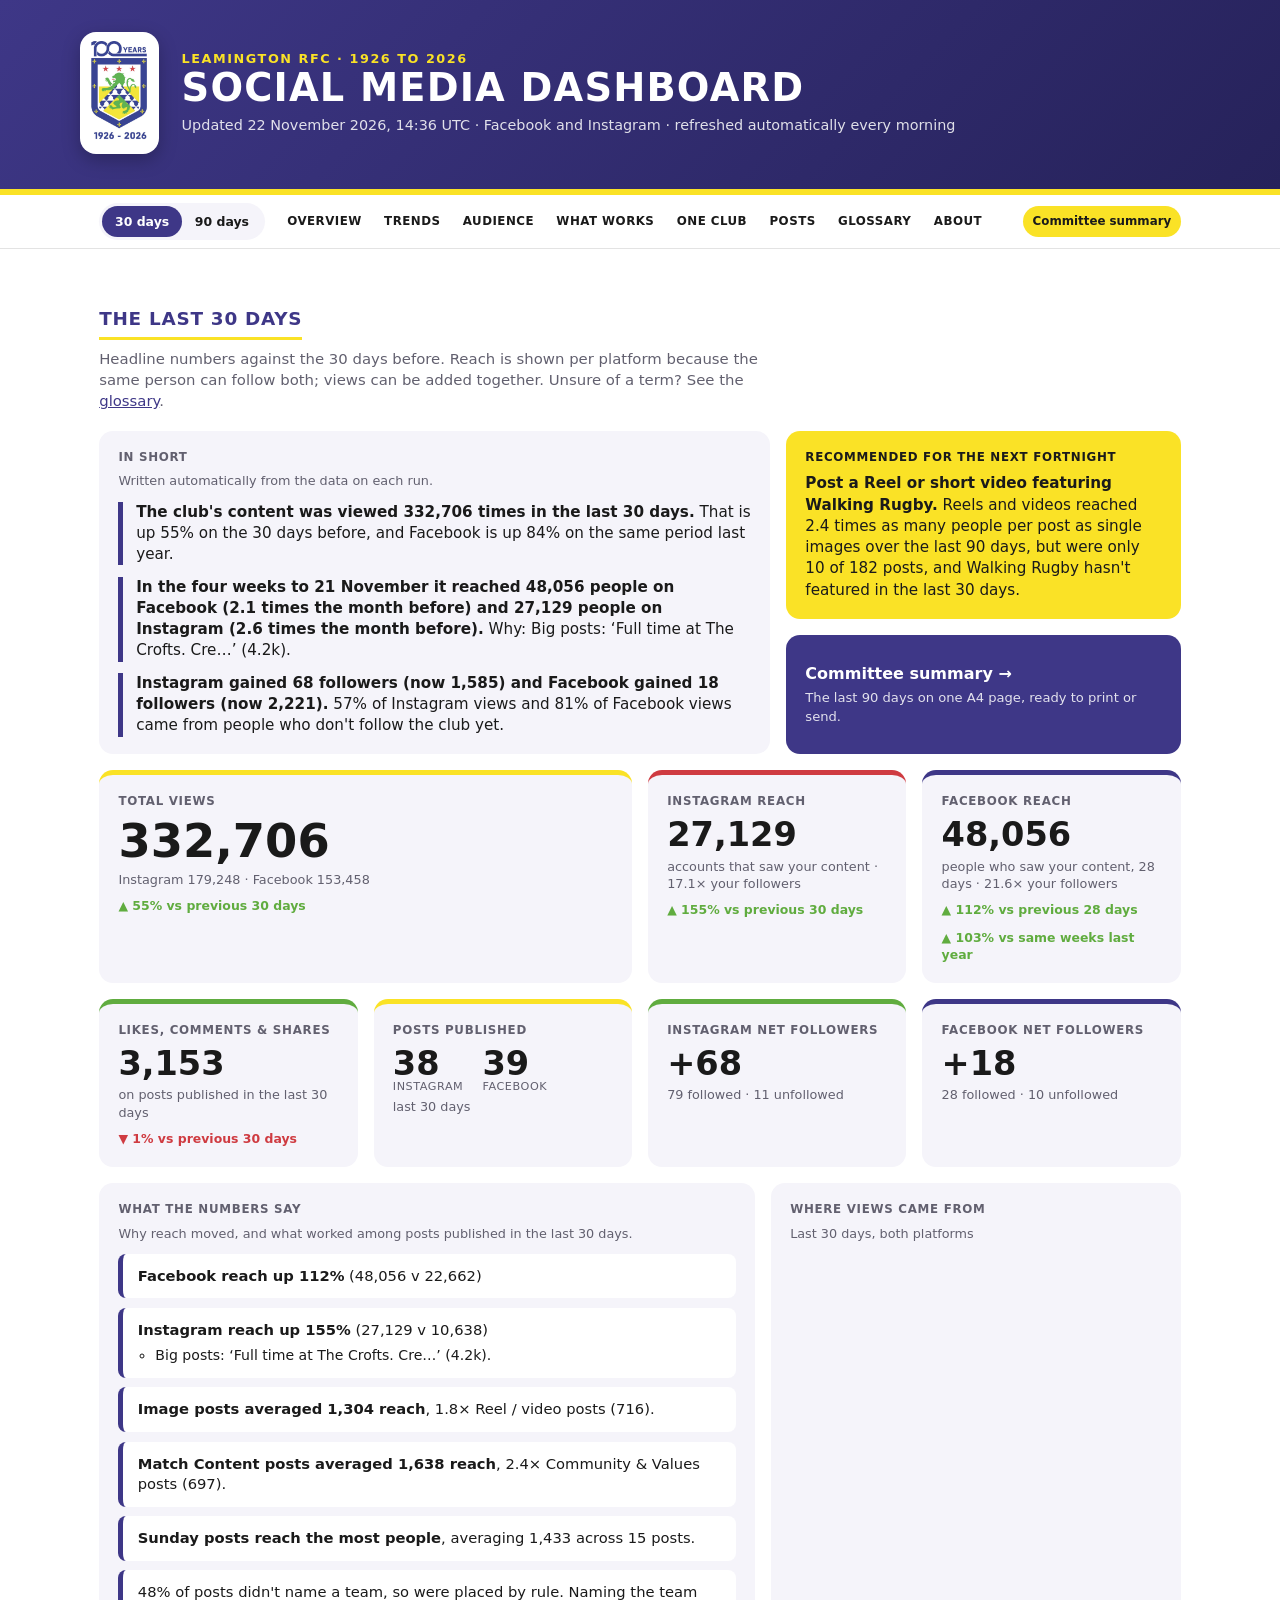
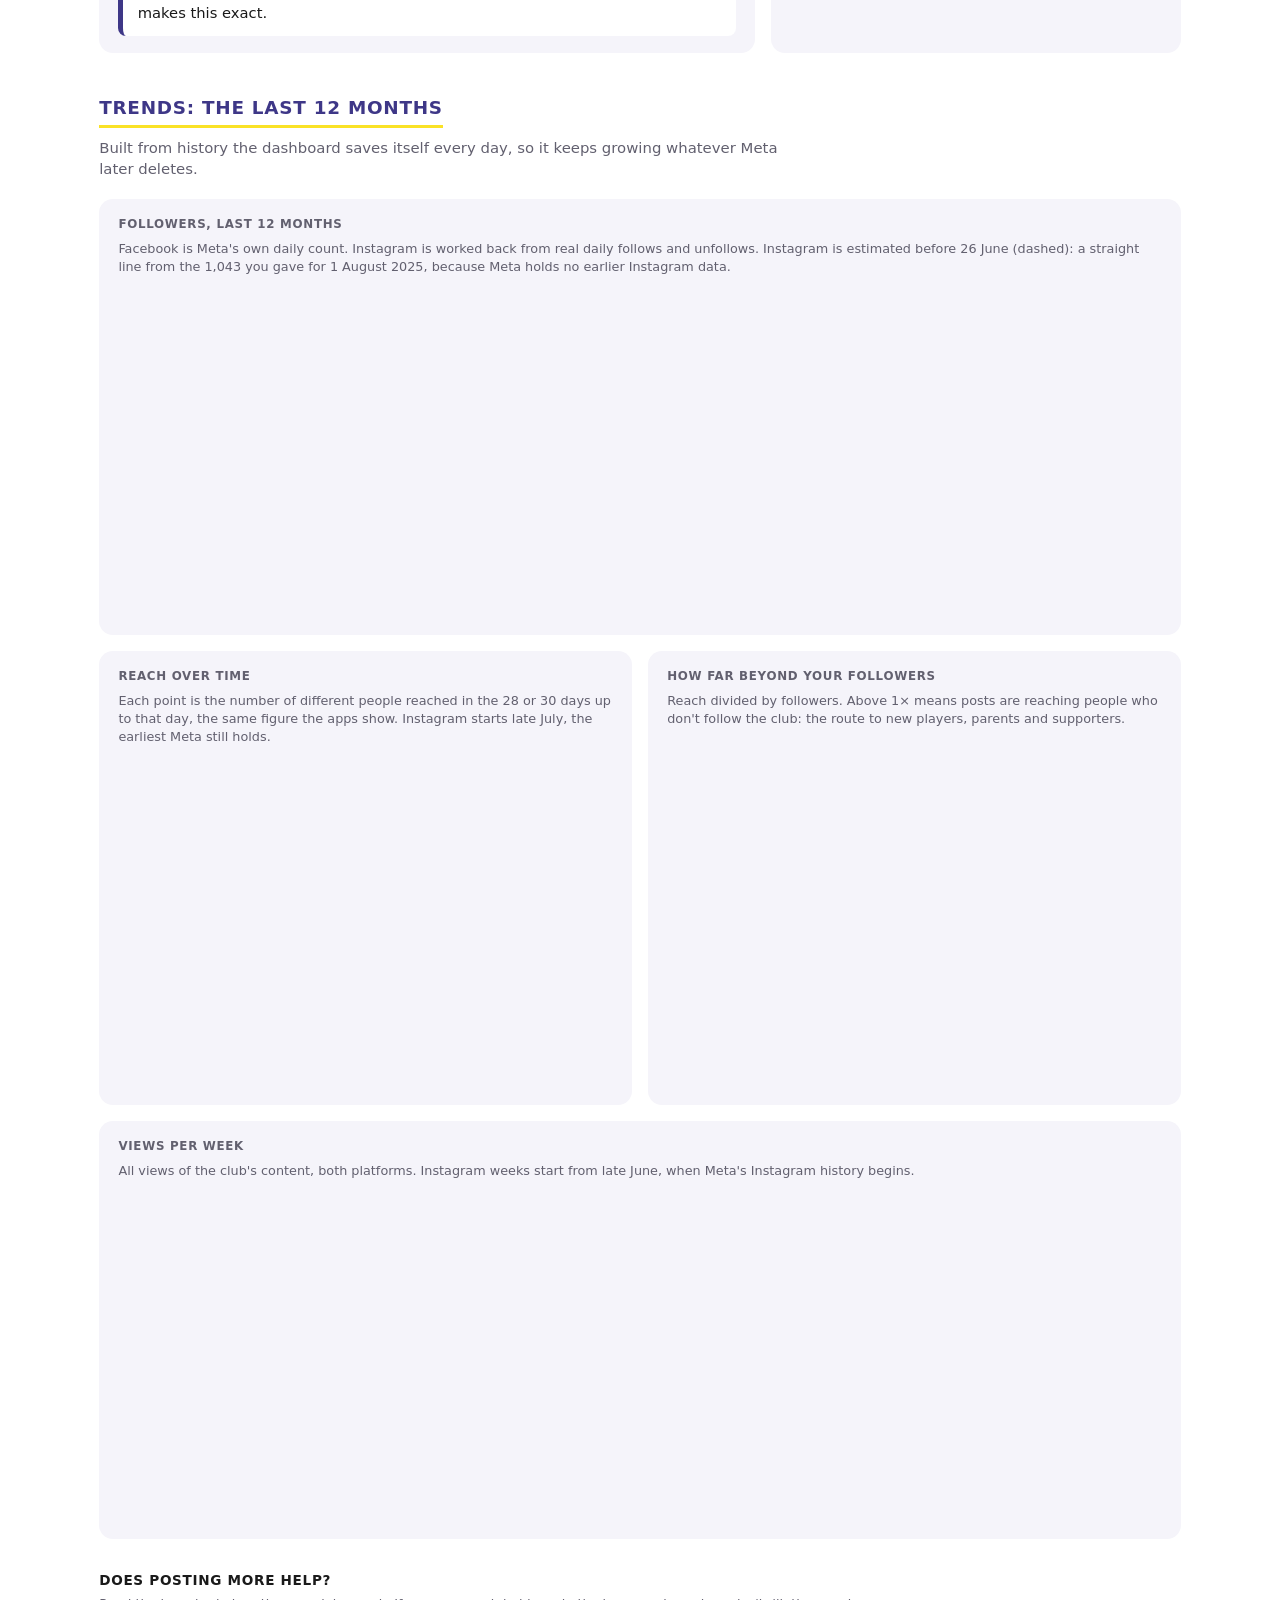
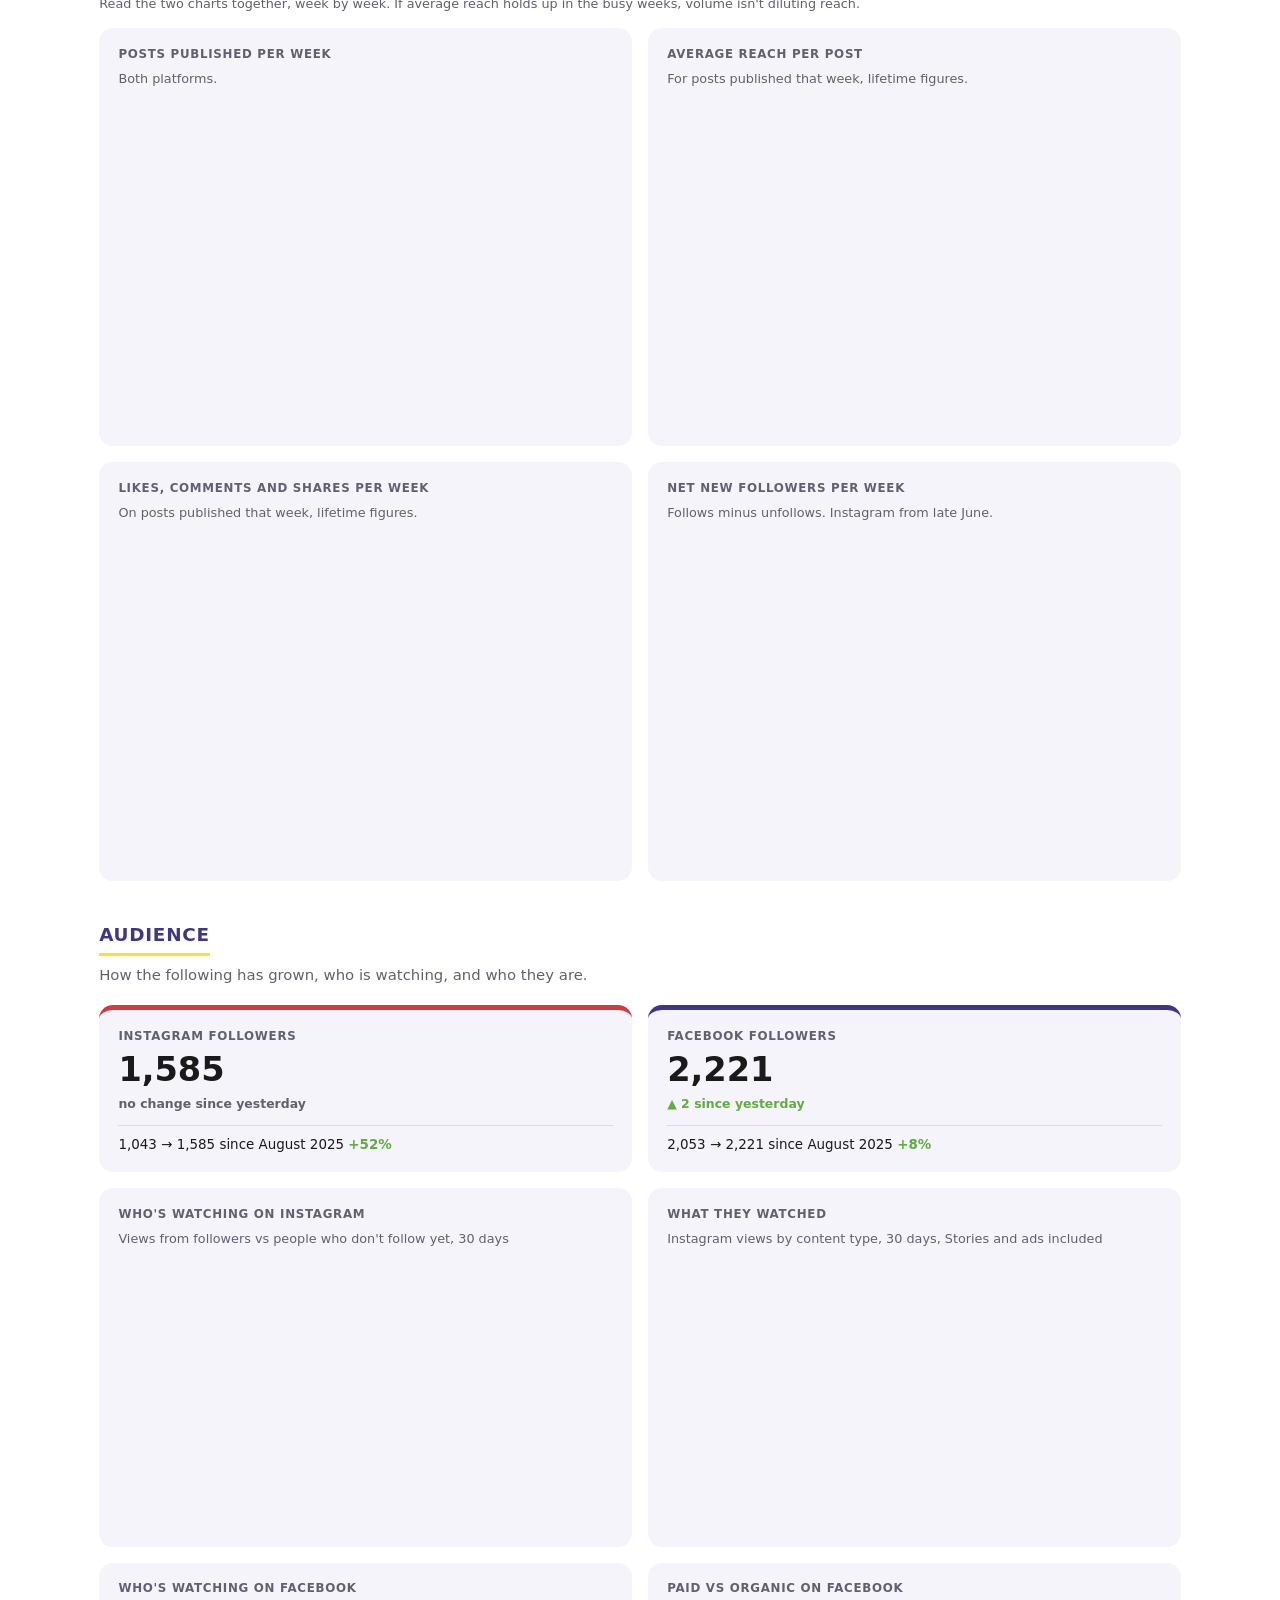
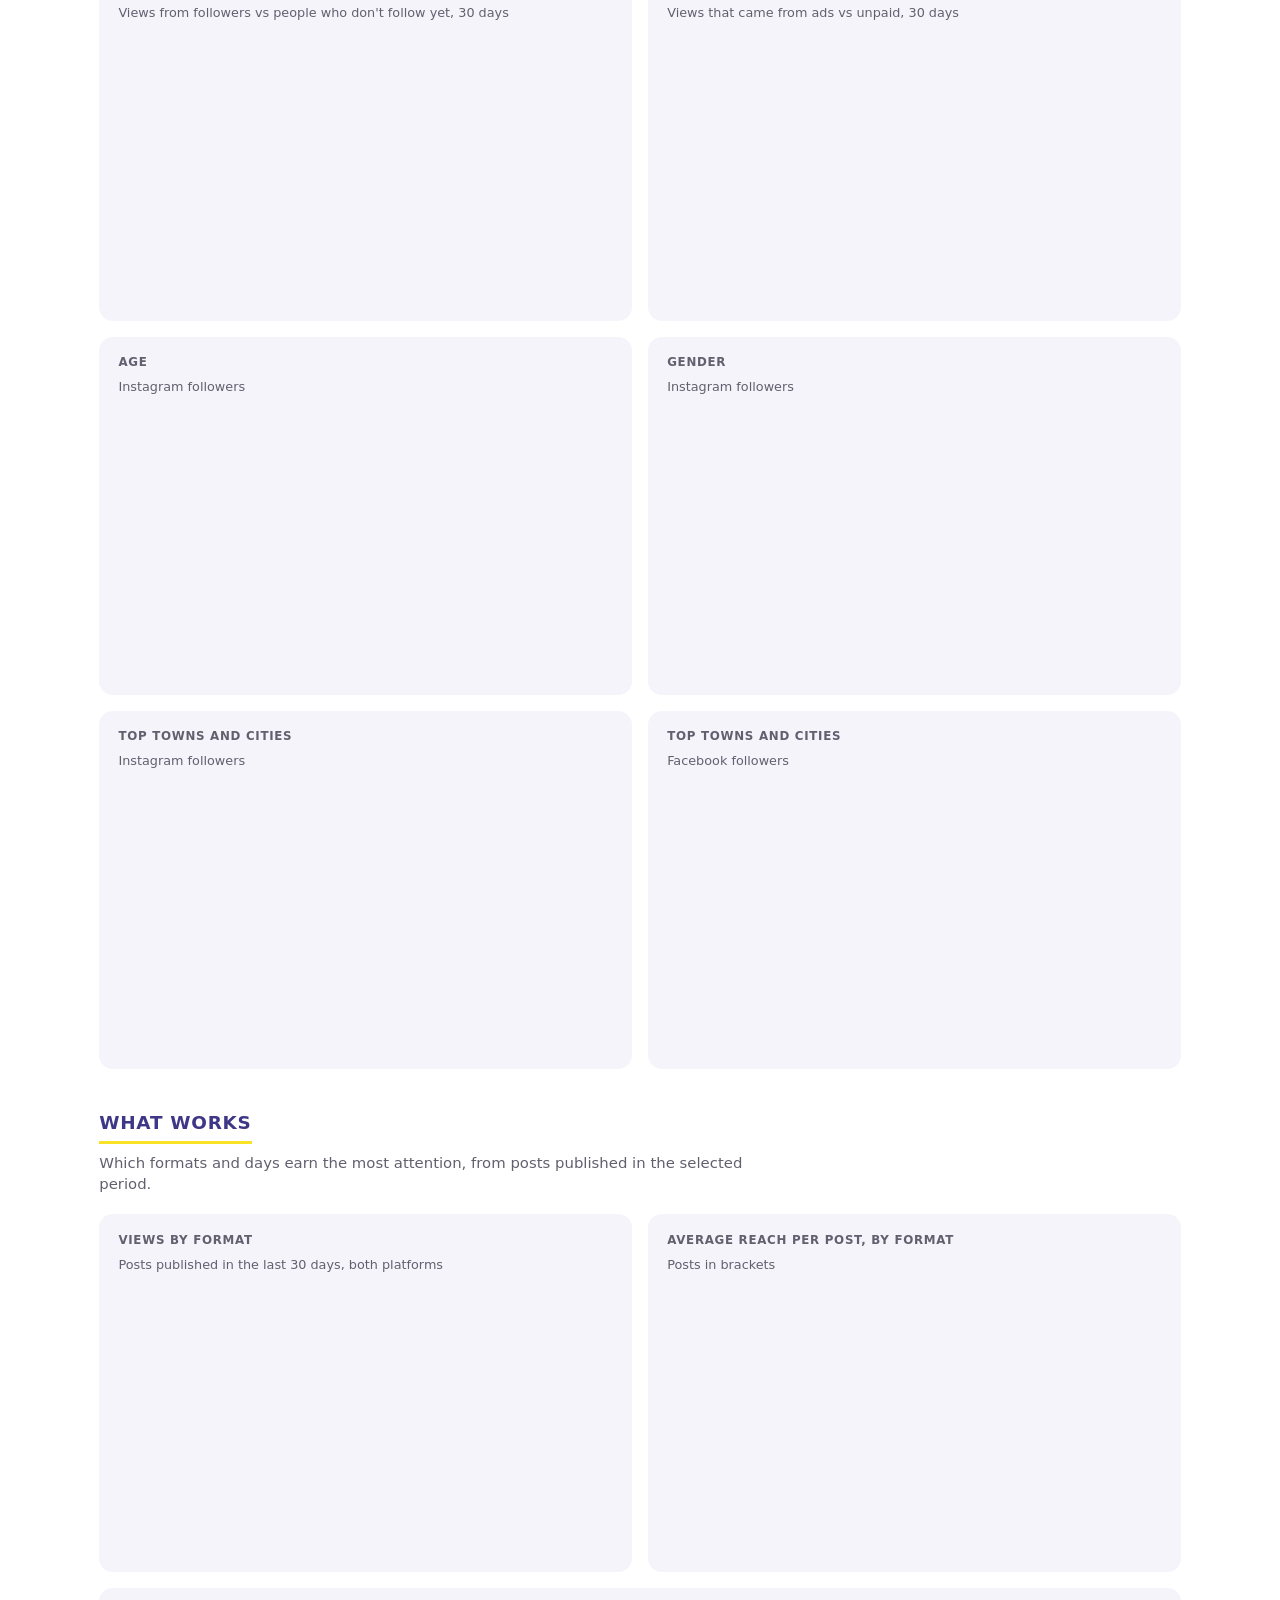
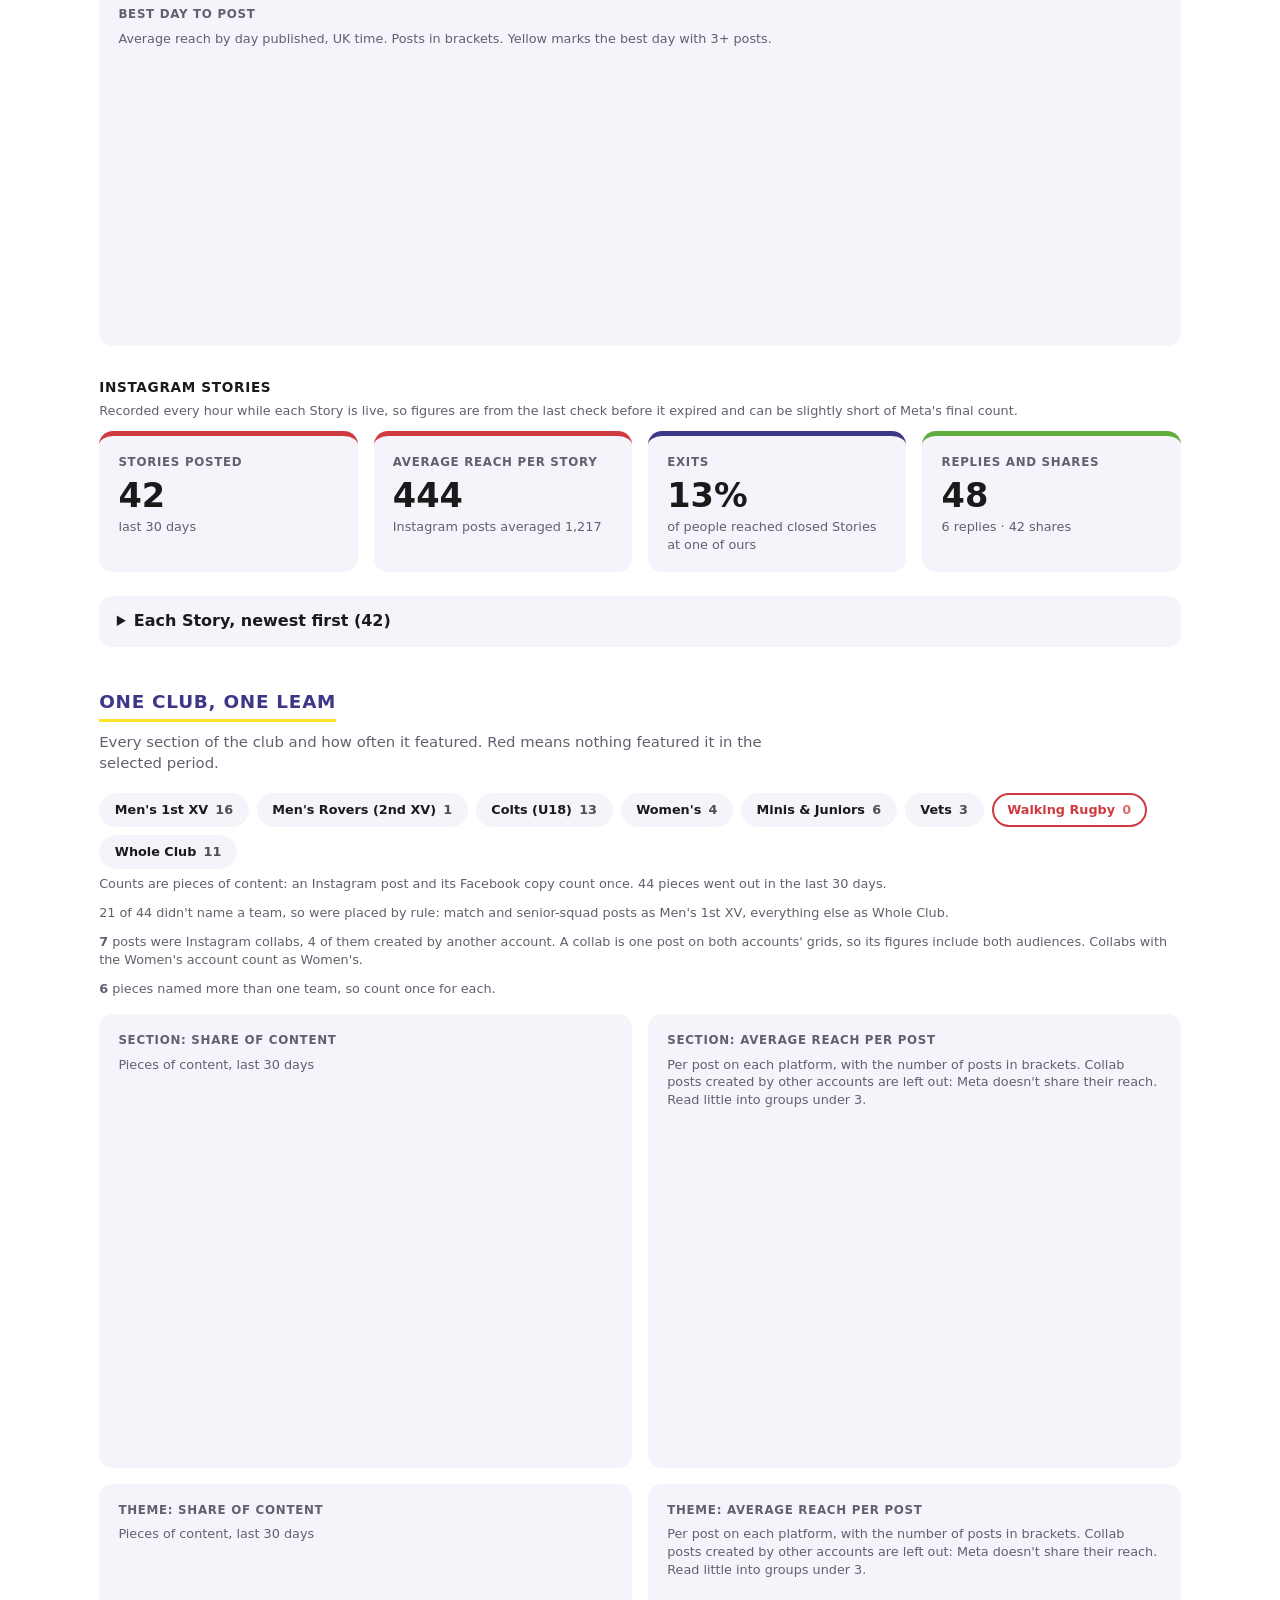
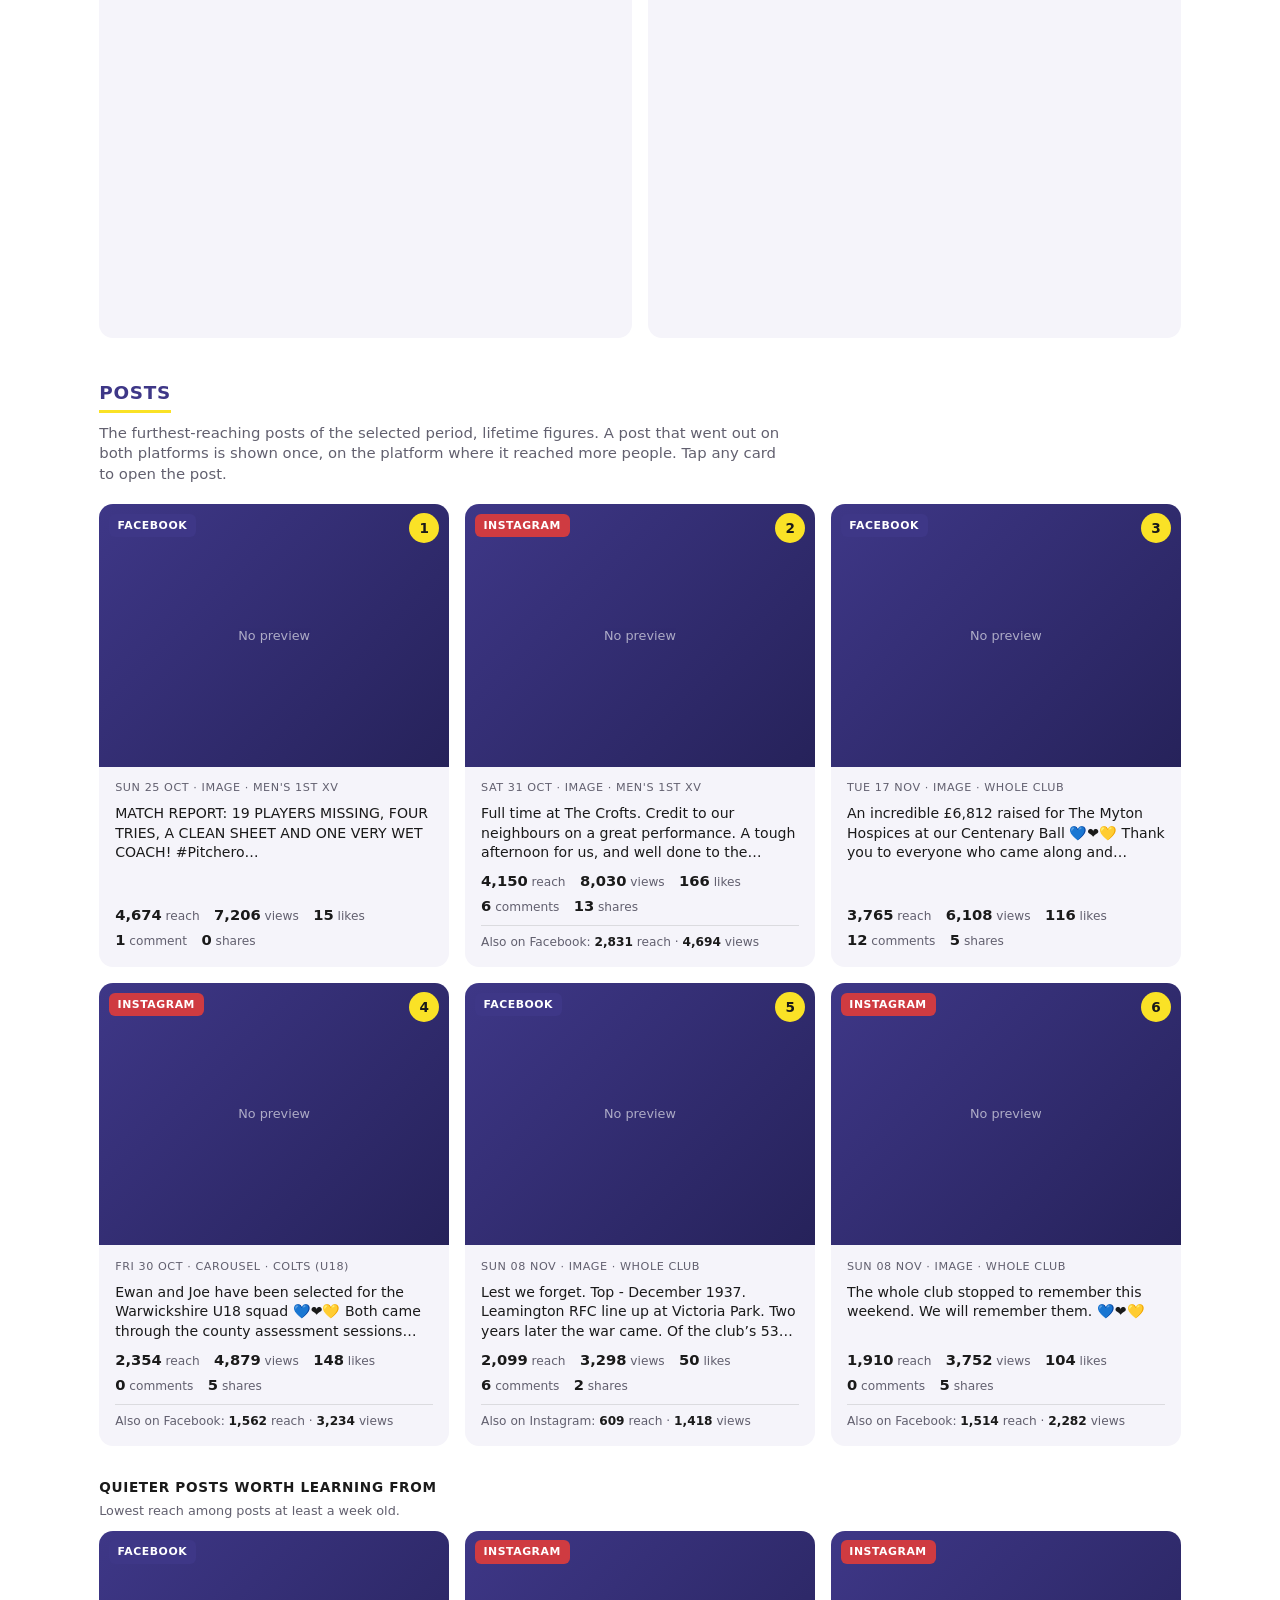
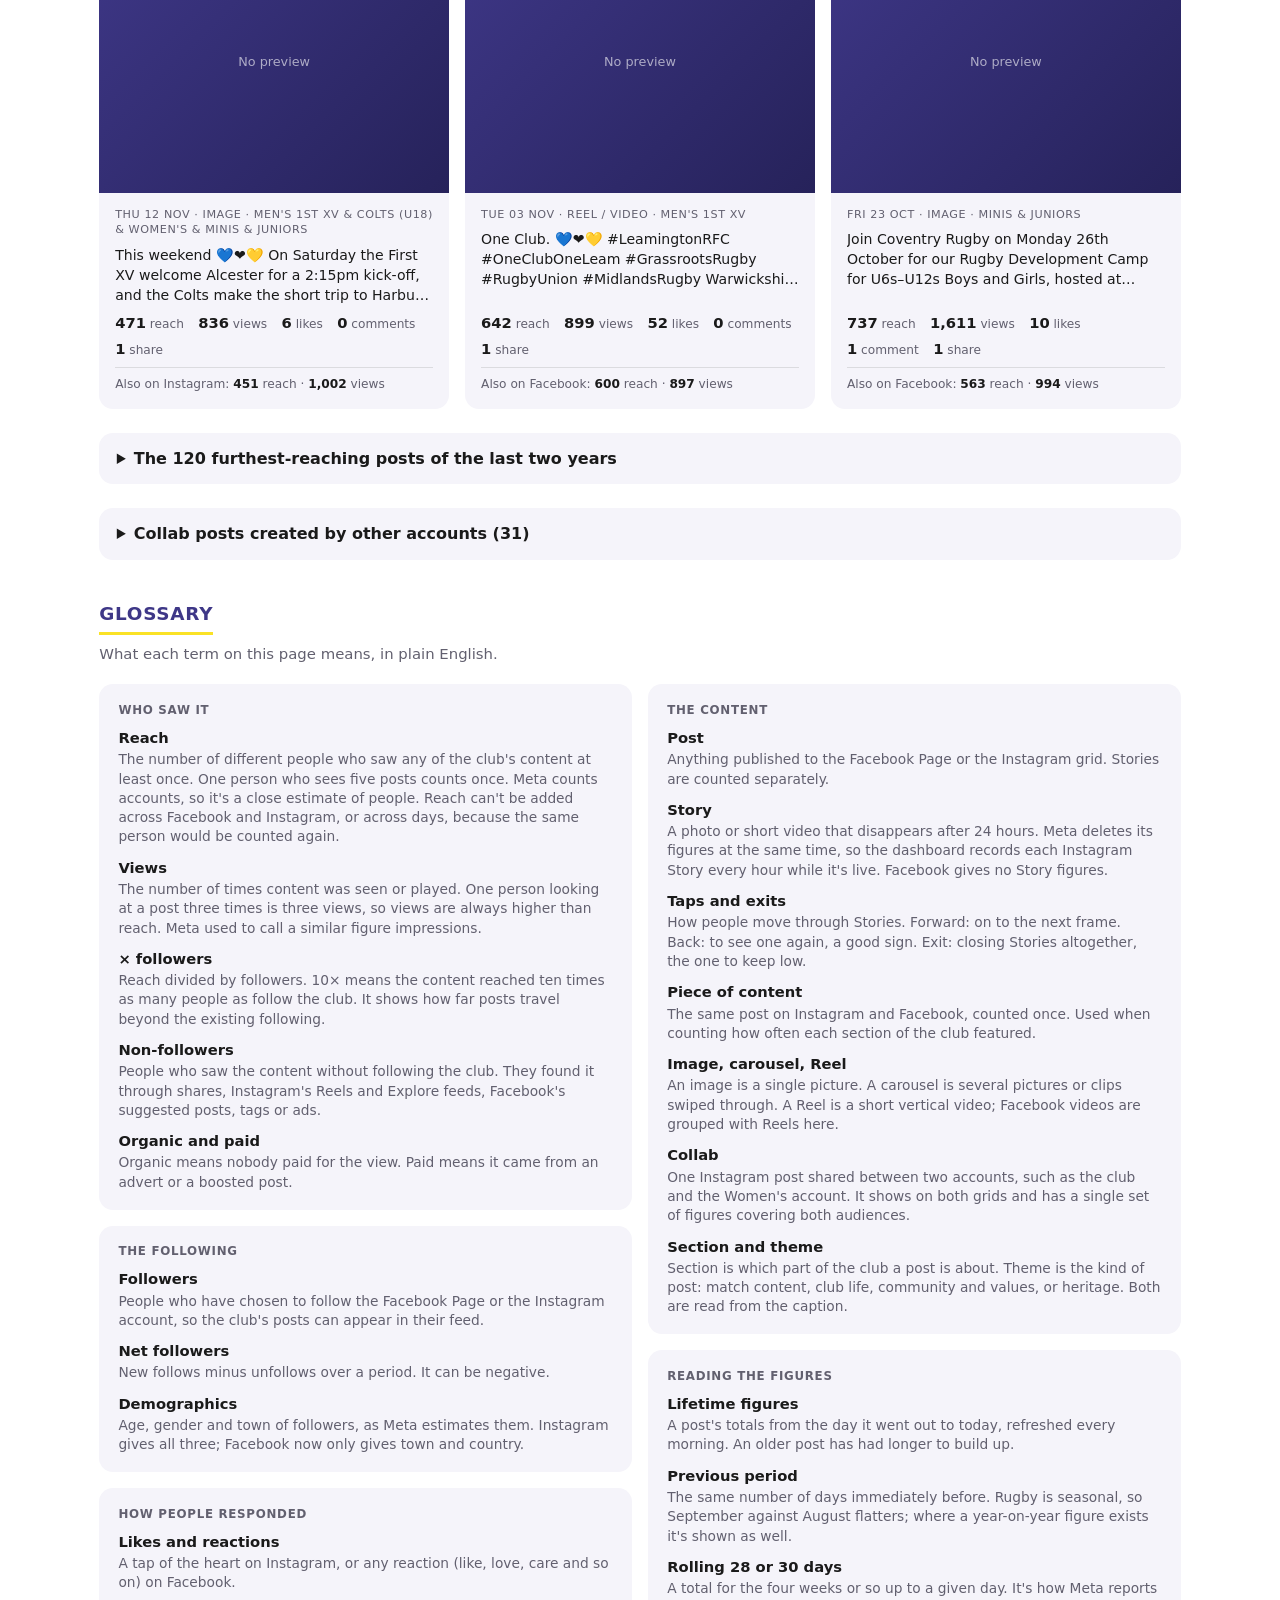
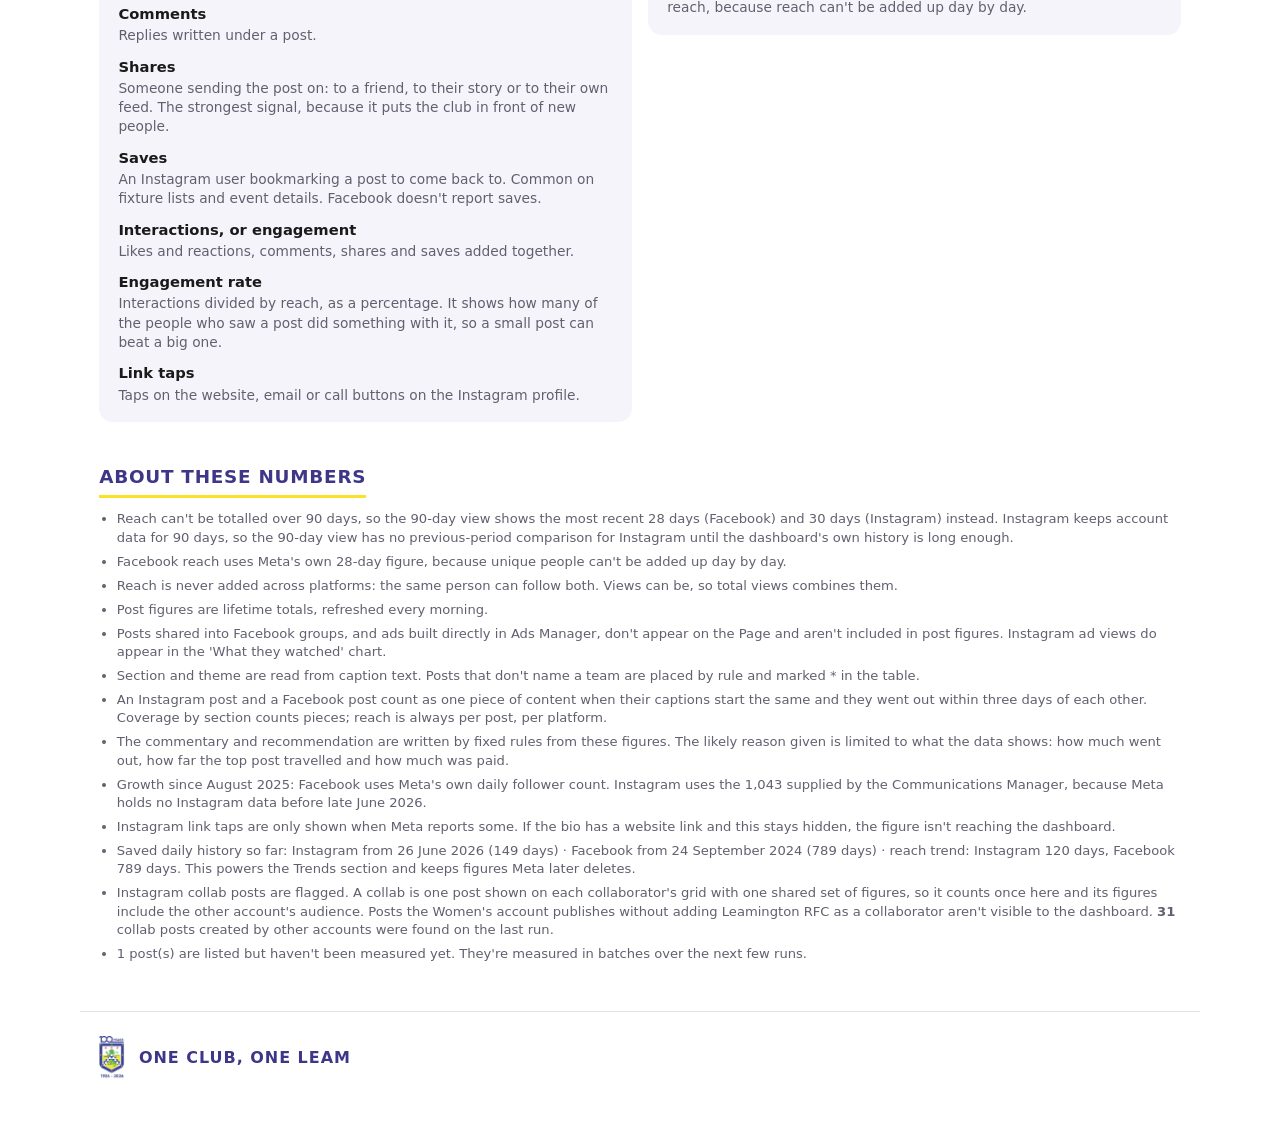
==== commit 7df0cc67: "Daily snapshot: 2026-11-22" ====
--- a/docs/index.html
+++ b/docs/index.html
@@ -138,7 +138,7 @@
   <div>
     <div class="kicker">Leamington RFC · 1926 to 2026</div>
     <h1>Social Media Dashboard</h1>
-    <p>Updated 21 November 2026, 14:41 UTC · Facebook and Instagram · refreshed automatically every morning</p>
+    <p>Updated 22 November 2026, 14:36 UTC · Facebook and Instagram · refreshed automatically every morning</p>
   </div>
 </div></header>
 <nav><div class="inner">
@@ -151,17 +151,17 @@
 
 <section id='overview'><div class='p p30'><h2>The last 30 days</h2>
   <p class='lede'>Headline numbers against the 30 days before. Reach is shown per platform because the same person can follow both; views can be added together. Unsure of a term? See the <a href='#glossary'>glossary</a>.</p>
-  <div class='brief'><div class='card'><h3>In short</h3><p class='note'>Written automatically from the data on each run.</p><ol><li><strong>The club's content was viewed 323,937 times in the last 30 days.</strong> That is up 51% on the 30 days before, and Facebook is up 69% on the same period last year.</li><li><strong>In the four weeks to 20 November it reached 47,700 people on Facebook (2.0 times the month before) and 26,841 people on Instagram (2.5 times the month before).</strong> Why: Big posts: ‘Full time at The Crofts. Cre…’ (4.2k).</li><li><strong>Instagram gained 70 followers (now 1,585) and Facebook gained 17 followers (now 2,219).</strong> 57% of Instagram views and 82% of Facebook views came from people who don't follow the club yet.</li></ol></div><div class='brief-side'><div class='rec'><h3>Recommended for the next fortnight</h3><p><strong>Post a Reel or short video featuring Walking Rugby.</strong> Reels and videos reached 2.4 times as many people per post as single images over the last 90 days, but were only 10 of 178 posts, and Walking Rugby hasn't featured in the last 30 days.</p></div><a class='exec-card' href='exec.html'><strong>Committee summary</strong><span>The last 90 days on one A4 page, ready to print or send.</span></a></div></div>
-  <div class='stats'><div class='stat hero' style='border-top-color:#FAE226'><h3>Total views</h3><div class='big'>323,937</div><div class='sub'>Instagram 173,514 · Facebook 150,423</div><span class='delta up'>▲ 51% vs previous 30 days</span></div><div class='stat' style='border-top-color:#CF3B41'><h3>Instagram reach</h3><div class='big'>26,841</div><div class='sub'>accounts that saw your content · 16.9× your followers</div><span class='delta up'>▲ 151% vs previous 30 days</span></div><div class='stat' style='border-top-color:#3E3787'><h3>Facebook reach</h3><div class='big'>47,700</div><div class='sub'>people who saw your content, 28 days · 21.5× your followers</div><span class='delta up'>▲ 104% vs previous 28 days</span><br><span class='delta up'>▲ 95% vs same weeks last year</span></div><div class='stat' style='border-top-color:#60AC3F'><h3>Likes, comments & shares</h3><div class='big'>3,013</div><div class='sub'>on posts published in the last 30 days</div><span class='delta down'>▼ 6% vs previous 30 days</span></div><div class='stat' style='border-top-color:#FAE226'><h3>Posts published</h3><div class='big'><span class='split'><span>36<small>Instagram</small></span><span>37<small>Facebook</small></span></span></div><div class='sub'>last 30 days</div></div><div class='stat' style='border-top-color:#60AC3F'><h3>Instagram net followers</h3><div class='big'>+70</div><div class='sub'>81 followed · 11 unfollowed</div></div><div class='stat' style='border-top-color:#3E3787'><h3>Facebook net followers</h3><div class='big'>+17</div><div class='sub'>27 followed · 10 unfollowed</div></div></div>
+  <div class='brief'><div class='card'><h3>In short</h3><p class='note'>Written automatically from the data on each run.</p><ol><li><strong>The club's content was viewed 332,706 times in the last 30 days.</strong> That is up 55% on the 30 days before, and Facebook is up 84% on the same period last year.</li><li><strong>In the four weeks to 21 November it reached 48,056 people on Facebook (2.1 times the month before) and 27,129 people on Instagram (2.6 times the month before).</strong> Why: Big posts: ‘Full time at The Crofts. Cre…’ (4.2k).</li><li><strong>Instagram gained 68 followers (now 1,585) and Facebook gained 18 followers (now 2,221).</strong> 57% of Instagram views and 81% of Facebook views came from people who don't follow the club yet.</li></ol></div><div class='brief-side'><div class='rec'><h3>Recommended for the next fortnight</h3><p><strong>Post a Reel or short video featuring Walking Rugby.</strong> Reels and videos reached 2.4 times as many people per post as single images over the last 90 days, but were only 10 of 182 posts, and Walking Rugby hasn't featured in the last 30 days.</p></div><a class='exec-card' href='exec.html'><strong>Committee summary</strong><span>The last 90 days on one A4 page, ready to print or send.</span></a></div></div>
+  <div class='stats'><div class='stat hero' style='border-top-color:#FAE226'><h3>Total views</h3><div class='big'>332,706</div><div class='sub'>Instagram 179,248 · Facebook 153,458</div><span class='delta up'>▲ 55% vs previous 30 days</span></div><div class='stat' style='border-top-color:#CF3B41'><h3>Instagram reach</h3><div class='big'>27,129</div><div class='sub'>accounts that saw your content · 17.1× your followers</div><span class='delta up'>▲ 155% vs previous 30 days</span></div><div class='stat' style='border-top-color:#3E3787'><h3>Facebook reach</h3><div class='big'>48,056</div><div class='sub'>people who saw your content, 28 days · 21.6× your followers</div><span class='delta up'>▲ 112% vs previous 28 days</span><br><span class='delta up'>▲ 103% vs same weeks last year</span></div><div class='stat' style='border-top-color:#60AC3F'><h3>Likes, comments & shares</h3><div class='big'>3,153</div><div class='sub'>on posts published in the last 30 days</div><span class='delta down'>▼ 1% vs previous 30 days</span></div><div class='stat' style='border-top-color:#FAE226'><h3>Posts published</h3><div class='big'><span class='split'><span>38<small>Instagram</small></span><span>39<small>Facebook</small></span></span></div><div class='sub'>last 30 days</div></div><div class='stat' style='border-top-color:#60AC3F'><h3>Instagram net followers</h3><div class='big'>+68</div><div class='sub'>79 followed · 11 unfollowed</div></div><div class='stat' style='border-top-color:#3E3787'><h3>Facebook net followers</h3><div class='big'>+18</div><div class='sub'>28 followed · 10 unfollowed</div></div></div>
   <div class='grid-insights'>
-    <div class='card'><h3>What the numbers say</h3><p class='note'>Why reach moved, and what worked among posts published in the last 30 days.</p><ul class='insights'><li><strong>Facebook reach up 104%</strong> (47,700 v 23,360)</li><li><strong>Instagram reach up 151%</strong> (26,841 v 10,681)<ul class='why'><li>Big posts: ‘Full time at The Crofts. Cre…’ (4.2k).</li></ul></li><li><strong>Image posts averaged 1,324 reach</strong>, 1.9× Reel / video posts (715).</li><li><strong>Match Content posts averaged 1,790 reach</strong>, 2.6× Community &amp; Values posts (696).</li><li><strong>Saturday posts reach the most people</strong>, averaging 1,454 across 14 posts.</li><li>50% of posts didn't name a team, so were placed by rule. Naming the team makes this exact.</li></ul></div>
+    <div class='card'><h3>What the numbers say</h3><p class='note'>Why reach moved, and what worked among posts published in the last 30 days.</p><ul class='insights'><li><strong>Facebook reach up 112%</strong> (48,056 v 22,662)</li><li><strong>Instagram reach up 155%</strong> (27,129 v 10,638)<ul class='why'><li>Big posts: ‘Full time at The Crofts. Cre…’ (4.2k).</li></ul></li><li><strong>Image posts averaged 1,304 reach</strong>, 1.8× Reel / video posts (716).</li><li><strong>Match Content posts averaged 1,638 reach</strong>, 2.4× Community &amp; Values posts (697).</li><li><strong>Sunday posts reach the most people</strong>, averaging 1,433 across 15 posts.</li><li>48% of posts didn't name a team, so were placed by rule. Naming the team makes this exact.</li></ul></div>
     <div class='card'><h3>Where views came from</h3><p class='note'>Last 30 days, both platforms</p><div class='chart'><canvas id='viewsSplit_30' role='img' aria-label='Donut chart of views by platform'></canvas></div></div>
   </div></div><div class='p p90'><h2>The last 90 days</h2>
   <p class='lede'>Headline numbers against the 90 days before. Reach is shown per platform because the same person can follow both; views can be added together. Unsure of a term? See the <a href='#glossary'>glossary</a>.</p>
-  <div class='brief'><div class='card'><h3>In short</h3><p class='note'>Written automatically from the data on each run.</p><ol><li><strong>The club's content was viewed 712,745 times in the last 90 days.</strong> Facebook is up 146% on the 90 days before and up 85% on the same period last year.</li><li><strong>In the four weeks to 20 November it reached 47,700 people on Facebook (2.0 times the month before) and 26,841 people on Instagram (2.5 times the month before).</strong> Why: Big posts: ‘Full time at The Crofts. Cre…’ (4.2k).</li><li><strong>Instagram gained 173 followers (now 1,585) and Facebook gained 77 followers (now 2,219).</strong> 53% of Instagram views and 78% of Facebook views came from people who don't follow the club yet.</li></ol></div><div class='brief-side'><div class='rec'><h3>Recommended for the next fortnight</h3><p><strong>Post a Reel or short video featuring Walking Rugby.</strong> Reels and videos reached 2.4 times as many people per post as single images over the last 90 days, but were only 10 of 178 posts, and Walking Rugby hasn't featured in the last 30 days.</p></div><a class='exec-card' href='exec.html'><strong>Committee summary</strong><span>The last 90 days on one A4 page, ready to print or send.</span></a></div></div>
-  <div class='stats'><div class='stat hero' style='border-top-color:#FAE226'><h3>Total views</h3><div class='big'>712,745</div><div class='sub'>Instagram 361,151 · Facebook 351,594<br>No comparison: Instagram keeps 90 days of account data</div></div><div class='stat' style='border-top-color:#CF3B41'><h3>Instagram reach, latest 30 days</h3><div class='big'>26,841</div><div class='sub'>Meta can't total reach over 90 days, so this is the most recent 30 · 16.9× your followers</div></div><div class='stat' style='border-top-color:#3E3787'><h3>Facebook reach, latest 28 days</h3><div class='big'>47,700</div><div class='sub'>Meta can't total reach over 90 days, so this is the most recent 28 · 21.5× your followers</div><span class='delta up'>▲ 95% vs same weeks last year</span></div><div class='stat' style='border-top-color:#60AC3F'><h3>Likes, comments & shares</h3><div class='big'>8,099</div><div class='sub'>on posts published in the last 90 days</div><span class='delta up'>▲ 233% vs previous 90 days</span></div><div class='stat' style='border-top-color:#FAE226'><h3>Posts published</h3><div class='big'><span class='split'><span>88<small>Instagram</small></span><span>98<small>Facebook</small></span></span></div><div class='sub'>last 90 days</div></div><div class='stat' style='border-top-color:#60AC3F'><h3>Instagram net followers</h3><div class='big'>+173</div><div class='sub'>209 followed · 36 unfollowed</div></div><div class='stat' style='border-top-color:#3E3787'><h3>Facebook net followers</h3><div class='big'>+77</div><div class='sub'>108 followed · 31 unfollowed</div></div></div>
+  <div class='brief'><div class='card'><h3>In short</h3><p class='note'>Written automatically from the data on each run.</p><ol><li><strong>The club's content was viewed 722,716 times in the last 90 days.</strong> Facebook is up 151% on the 90 days before and up 87% on the same period last year.</li><li><strong>In the four weeks to 21 November it reached 48,056 people on Facebook (2.1 times the month before) and 27,129 people on Instagram (2.6 times the month before).</strong> Why: Big posts: ‘Full time at The Crofts. Cre…’ (4.2k).</li><li><strong>Instagram gained 172 followers (now 1,585) and Facebook gained 79 followers (now 2,221).</strong> 53% of Instagram views and 78% of Facebook views came from people who don't follow the club yet.</li></ol></div><div class='brief-side'><div class='rec'><h3>Recommended for the next fortnight</h3><p><strong>Post a Reel or short video featuring Walking Rugby.</strong> Reels and videos reached 2.4 times as many people per post as single images over the last 90 days, but were only 10 of 182 posts, and Walking Rugby hasn't featured in the last 30 days.</p></div><a class='exec-card' href='exec.html'><strong>Committee summary</strong><span>The last 90 days on one A4 page, ready to print or send.</span></a></div></div>
+  <div class='stats'><div class='stat hero' style='border-top-color:#FAE226'><h3>Total views</h3><div class='big'>722,716</div><div class='sub'>Instagram 367,448 · Facebook 355,268<br>No comparison: Instagram keeps 90 days of account data</div></div><div class='stat' style='border-top-color:#CF3B41'><h3>Instagram reach, latest 30 days</h3><div class='big'>27,129</div><div class='sub'>Meta can't total reach over 90 days, so this is the most recent 30 · 17.1× your followers</div></div><div class='stat' style='border-top-color:#3E3787'><h3>Facebook reach, latest 28 days</h3><div class='big'>48,056</div><div class='sub'>Meta can't total reach over 90 days, so this is the most recent 28 · 21.6× your followers</div><span class='delta up'>▲ 103% vs same weeks last year</span></div><div class='stat' style='border-top-color:#60AC3F'><h3>Likes, comments & shares</h3><div class='big'>8,241</div><div class='sub'>on posts published in the last 90 days</div><span class='delta up'>▲ 239% vs previous 90 days</span></div><div class='stat' style='border-top-color:#FAE226'><h3>Posts published</h3><div class='big'><span class='split'><span>90<small>Instagram</small></span><span>100<small>Facebook</small></span></span></div><div class='sub'>last 90 days</div></div><div class='stat' style='border-top-color:#60AC3F'><h3>Instagram net followers</h3><div class='big'>+172</div><div class='sub'>208 followed · 36 unfollowed</div></div><div class='stat' style='border-top-color:#3E3787'><h3>Facebook net followers</h3><div class='big'>+79</div><div class='sub'>110 followed · 31 unfollowed</div></div></div>
   <div class='grid-insights'>
-    <div class='card'><h3>What the numbers say</h3><p class='note'>Why reach moved, and what worked among posts published in the last 90 days.</p><ul class='insights'><li><strong>Facebook views up 146%</strong> (351,594 v 143,059)<ul class='why'><li>Big posts: ‘Leamington&#x27;s best fireworks…’ (44.4k), ‘Today we say so long to Leam…’ (10.6k, local groups), ‘Give rugby a try If your chi…’ (10.6k, boosted).</li><li>More posts (98 v 28).</li><li>5 videos v 3. They reach 2× other posts.</li></ul></li><li><strong>Reel / video posts averaged 3,358 reach</strong>, 2.7× Carousel posts (1,265).</li><li><strong>Club Life posts averaged 1,993 reach</strong>, 2.1× Community &amp; Values posts (971).</li><li><strong>Friday posts reach the most people</strong>, averaging 2,511 across 42 posts.</li><li>42% of posts didn't name a team, so were placed by rule. Naming the team makes this exact.</li></ul></div>
+    <div class='card'><h3>What the numbers say</h3><p class='note'>Why reach moved, and what worked among posts published in the last 90 days.</p><ul class='insights'><li><strong>Facebook views up 151%</strong> (355,268 v 141,552)<ul class='why'><li>More posts (100 v 28).</li><li>Big posts: ‘Leamington&#x27;s best fireworks…’ (44.4k), ‘Today we say so long to Leam…’ (10.6k, local groups), ‘Give rugby a try If your chi…’ (10.6k, boosted).</li><li>5 videos v 3. They reach 2× other posts.</li></ul></li><li><strong>Reel / video posts averaged 3,359 reach</strong>, 2.7× Carousel posts (1,258).</li><li><strong>Club Life posts averaged 1,975 reach</strong>, 2.0× Community &amp; Values posts (971).</li><li><strong>Friday posts reach the most people</strong>, averaging 2,520 across 42 posts.</li><li>41% of posts didn't name a team, so were placed by rule. Naming the team makes this exact.</li></ul></div>
     <div class='card'><h3>Where views came from</h3><p class='note'>Last 90 days, both platforms</p><div class='chart'><canvas id='viewsSplit_90' role='img' aria-label='Donut chart of views by platform'></canvas></div></div>
   </div></div></section>
 <section id='trends'>
@@ -172,7 +172,7 @@
 <section id='audience'>
   <h2>Audience</h2>
   <p class='lede'>How the following has grown, who is watching, and who they are.</p>
-  <div class='stats two'><div class='stat' style='border-top-color:#CF3B41'><h3>Instagram followers</h3><div class='big'>1,585</div><span class='delta flat'>no change since yesterday</span><div class='story'>1,043 → 1,585 since August 2025 <strong>+52%</strong></div></div><div class='stat' style='border-top-color:#3E3787'><h3>Facebook followers</h3><div class='big'>2,219</div><span class='delta down'>▼ 1 since yesterday</span><div class='story'>2,053 → 2,219 since August 2025 <strong>+8%</strong></div></div></div>
+  <div class='stats two'><div class='stat' style='border-top-color:#CF3B41'><h3>Instagram followers</h3><div class='big'>1,585</div><span class='delta flat'>no change since yesterday</span><div class='story'>1,043 → 1,585 since August 2025 <strong>+52%</strong></div></div><div class='stat' style='border-top-color:#3E3787'><h3>Facebook followers</h3><div class='big'>2,221</div><span class='delta up'>▲ 2 since yesterday</span><div class='story'>2,053 → 2,221 since August 2025 <strong>+8%</strong></div></div></div>
   <div class='p p30'><div class='grid-pairs'><div class='card'><h3>Who's watching on Instagram</h3><p class='note'>Views from followers vs people who don't follow yet, 30 days</p><div class='chart'><canvas id='followerSplit_30' role='img' aria-label='Donut chart of followers vs non-followers'></canvas></div></div><div class='card'><h3>What they watched</h3><p class='note'>Instagram views by content type, 30 days, Stories and ads included</p><div class='chart'><canvas id='productSplit_30' role='img' aria-label='Donut chart of views by content type'></canvas></div></div><div class='card'><h3>Who's watching on Facebook</h3><p class='note'>Views from followers vs people who don't follow yet, 30 days</p><div class='chart'><canvas id='fbFollowerSplit_30' role='img' aria-label='Donut chart of Facebook views by followers'></canvas></div></div><div class='card'><h3>Paid vs organic on Facebook</h3><p class='note'>Views that came from ads vs unpaid, 30 days</p><div class='chart'><canvas id='fbPaidSplit_30' role='img' aria-label='Donut chart of Facebook paid vs organic views'></canvas></div></div></div></div><div class='p p90'><div class='grid-pairs'><div class='card'><h3>Who's watching on Instagram</h3><p class='note'>Views from followers vs people who don't follow yet, 90 days</p><div class='chart'><canvas id='followerSplit_90' role='img' aria-label='Donut chart of followers vs non-followers'></canvas></div></div><div class='card'><h3>What they watched</h3><p class='note'>Instagram views by content type, 90 days, Stories and ads included</p><div class='chart'><canvas id='productSplit_90' role='img' aria-label='Donut chart of views by content type'></canvas></div></div><div class='card'><h3>Who's watching on Facebook</h3><p class='note'>Views from followers vs people who don't follow yet, 90 days</p><div class='chart'><canvas id='fbFollowerSplit_90' role='img' aria-label='Donut chart of Facebook views by followers'></canvas></div></div><div class='card'><h3>Paid vs organic on Facebook</h3><p class='note'>Views that came from ads vs unpaid, 90 days</p><div class='chart'><canvas id='fbPaidSplit_90' role='img' aria-label='Donut chart of Facebook paid vs organic views'></canvas></div></div></div></div>
   <div class='grid-pairs'><div class='card'><h3>Age</h3><p class='note'>Instagram followers</p><div class='chart'><canvas id='ageChart' role='img' aria-label='Bar chart of followers by age'></canvas></div></div><div class='card'><h3>Gender</h3><p class='note'>Instagram followers</p><div class='chart'><canvas id='genderChart' role='img' aria-label='Donut chart of followers by gender'></canvas></div></div><div class='card'><h3>Top towns and cities</h3><p class='note'>Instagram followers</p><div class='chart'><canvas id='cityChart' role='img' aria-label='Bar chart of followers by city'></canvas></div></div><div class='card'><h3>Top towns and cities</h3><p class='note'>Facebook followers</p><div class='chart'><canvas id='fbCityChart' role='img' aria-label='Bar chart of Facebook followers by city'></canvas></div></div></div>
 </section>
@@ -180,39 +180,39 @@
   <h2>What works</h2>
   <p class='lede'>Which formats and days earn the most attention, from posts published in the selected period.</p>
   <div class='p p30'><div class='grid2'><div class='card'><h3>Views by format</h3><p class='note'>Posts published in the last 30 days, both platforms</p><div class='chart'><canvas id='formatViews_30' role='img' aria-label='Donut chart of views by format'></canvas></div></div><div class='card'><h3>Average reach per post, by format</h3><p class='note'>Posts in brackets</p><div class='chart'><canvas id='formatReach_30' role='img' aria-label='Bar chart of average reach by format'></canvas></div></div></div><div class='grid1'><div class='card'><h3>Best day to post</h3><p class='note'>Average reach by day published, UK time. Posts in brackets. Yellow marks the best day with 3+ posts.</p><div class='chart'><canvas id='dayReach_30' role='img' aria-label='Bar chart of average reach by weekday'></canvas></div></div></div></div><div class='p p90'><div class='grid2'><div class='card'><h3>Views by format</h3><p class='note'>Posts published in the last 90 days, both platforms</p><div class='chart'><canvas id='formatViews_90' role='img' aria-label='Donut chart of views by format'></canvas></div></div><div class='card'><h3>Average reach per post, by format</h3><p class='note'>Posts in brackets</p><div class='chart'><canvas id='formatReach_90' role='img' aria-label='Bar chart of average reach by format'></canvas></div></div></div><div class='grid1'><div class='card'><h3>Best day to post</h3><p class='note'>Average reach by day published, UK time. Posts in brackets. Yellow marks the best day with 3+ posts.</p><div class='chart'><canvas id='dayReach_90' role='img' aria-label='Bar chart of average reach by weekday'></canvas></div></div></div></div>
-  <div class='p p30'><h3 class='sub-h'>Instagram Stories</h3><p class='note'>Recorded every hour while each Story is live, so figures are from the last check before it expired and can be slightly short of Meta's final count.</p><div class='stats'><div class='stat' style='border-top-color:#CF3B41'><h3>Stories posted</h3><div class='big'>41</div><div class='sub'>last 30 days</div></div><div class='stat' style='border-top-color:#CF3B41'><h3>Average reach per Story</h3><div class='big'>446</div><div class='sub'>Instagram posts averaged 1,232</div></div><div class='stat' style='border-top-color:#3E3787'><h3>Exits</h3><div class='big'>12%</div><div class='sub'>of people reached closed Stories at one of ours</div></div><div class='stat' style='border-top-color:#60AC3F'><h3>Replies and shares</h3><div class='big'>47</div><div class='sub'>5 replies · 42 shares</div></div></div><details><summary>Each Story, newest first (41)</summary><p class='note'>Forward: tapped on to the next frame. Back: tapped back to see it again. Exit: closed Stories. &lt;5 means Meta withholds figures under five.</p><div class='table-wrap'><table><thead><tr><th>Posted</th><th>Type</th><th>Reach</th><th>Views</th><th>Forward</th><th>Back</th><th>Exit</th><th>Replies</th><th>Shares</th></tr></thead><tbody><tr><td>Sun 15 Nov 12:10</td><td>Video</td><td>326</td><td>415</td><td>197</td><td>40</td><td>86</td><td>0</td><td>1</td></tr><tr><td>Sun 15 Nov 11:34</td><td>Photo</td><td>342</td><td>421</td><td>297</td><td>21</td><td>42</td><td>0</td><td>0</td></tr><tr><td>Sun 15 Nov 11:10</td><td>Video</td><td>353</td><td>413</td><td>303</td><td>22</td><td>28</td><td>0</td><td>0</td></tr><tr><td>Sun 15 Nov 11:10</td><td>Video</td><td>362</td><td>418</td><td>339</td><td>30</td><td>15</td><td>0</td><td>0</td></tr><tr><td>Sun 15 Nov 10:50</td><td>Video</td><td>381</td><td>467</td><td>311</td><td>30</td><td>39</td><td>0</td><td>0</td></tr><tr><td>Sat 14 Nov 20:30</td><td>Video</td><td>402</td><td>572</td><td>248</td><td>55</td><td>73</td><td>0</td><td>1</td></tr><tr><td>Sat 14 Nov 16:05</td><td>Video</td><td>881</td><td>1,346</td><td>295</td><td>73</td><td>82</td><td>2</td><td>5</td></tr><tr><td>Sat 14 Nov 14:35</td><td>Video</td><td>317</td><td>469</td><td>248</td><td>38</td><td>81</td><td>0</td><td>3</td></tr><tr><td>Sat 14 Nov 11:10</td><td>Video</td><td>412</td><td>586</td><td>295</td><td>53</td><td>101</td><td>0</td><td>1</td></tr><tr><td>Sat 14 Nov 11:10</td><td>Video</td><td>363</td><td>499</td><td>348</td><td>1</td><td>49</td><td>0</td><td>0</td></tr><tr><td>Fri 13 Nov 10:28</td><td>Photo</td><td>354</td><td>451</td><td>212</td><td>7</td><td>116</td><td>0</td><td>0</td></tr><tr><td>Tue 10 Nov 08:16</td><td>Video</td><td>252</td><td>284</td><td>157</td><td>6</td><td>88</td><td>0</td><td>0</td></tr><tr><td>Tue 10 Nov 08:16</td><td>Video</td><td>273</td><td>306</td><td>216</td><td>2</td><td>47</td><td>0</td><td>0</td></tr><tr><td>Sun 08 Nov 11:38</td><td>Photo</td><td>496</td><td>583</td><td>239</td><td>26</td><td>98</td><td>1</td><td>1</td></tr><tr><td>Sun 08 Nov 10:39</td><td>Video</td><td>368</td><td>450</td><td>300</td><td>18</td><td>74</td><td>0</td><td>2</td></tr><tr><td>Sat 07 Nov 18:09</td><td>Video</td><td>707</td><td>986</td><td>254</td><td>69</td><td>92</td><td>0</td><td>3</td></tr><tr><td>Sat 07 Nov 18:01</td><td>Video</td><td>493</td><td>744</td><td>246</td><td>23</td><td>28</td><td>0</td><td>1</td></tr><tr><td>Sat 07 Nov 16:06</td><td>Video</td><td>293</td><td>377</td><td>258</td><td>36</td><td>54</td><td>0</td><td>0</td></tr><tr><td>Sat 07 Nov 16:00</td><td>Photo</td><td>298</td><td>375</td><td>302</td><td>35</td><td>15</td><td>1</td><td>0</td></tr><tr><td>Sat 07 Nov 16:00</td><td>Video</td><td>301</td><td>420</td><td>269</td><td>66</td><td>18</td><td>0</td><td>0</td></tr></tbody></table></div></details></div><div class='p p90'><h3 class='sub-h'>Instagram Stories</h3><p class='note'>Recorded every hour while each Story is live, so figures are from the last check before it expired and can be slightly short of Meta's final count.</p><div class='stats'><div class='stat' style='border-top-color:#CF3B41'><h3>Stories posted</h3><div class='big'>41</div><div class='sub'>last 90 days</div></div><div class='stat' style='border-top-color:#CF3B41'><h3>Average reach per Story</h3><div class='big'>446</div><div class='sub'>Instagram posts averaged 1,318</div></div><div class='stat' style='border-top-color:#3E3787'><h3>Exits</h3><div class='big'>12%</div><div class='sub'>of people reached closed Stories at one of ours</div></div><div class='stat' style='border-top-color:#60AC3F'><h3>Replies and shares</h3><div class='big'>47</div><div class='sub'>5 replies · 42 shares</div></div></div><details><summary>Each Story, newest first (41)</summary><p class='note'>Forward: tapped on to the next frame. Back: tapped back to see it again. Exit: closed Stories. &lt;5 means Meta withholds figures under five.</p><div class='table-wrap'><table><thead><tr><th>Posted</th><th>Type</th><th>Reach</th><th>Views</th><th>Forward</th><th>Back</th><th>Exit</th><th>Replies</th><th>Shares</th></tr></thead><tbody><tr><td>Sun 15 Nov 12:10</td><td>Video</td><td>326</td><td>415</td><td>197</td><td>40</td><td>86</td><td>0</td><td>1</td></tr><tr><td>Sun 15 Nov 11:34</td><td>Photo</td><td>342</td><td>421</td><td>297</td><td>21</td><td>42</td><td>0</td><td>0</td></tr><tr><td>Sun 15 Nov 11:10</td><td>Video</td><td>353</td><td>413</td><td>303</td><td>22</td><td>28</td><td>0</td><td>0</td></tr><tr><td>Sun 15 Nov 11:10</td><td>Video</td><td>362</td><td>418</td><td>339</td><td>30</td><td>15</td><td>0</td><td>0</td></tr><tr><td>Sun 15 Nov 10:50</td><td>Video</td><td>381</td><td>467</td><td>311</td><td>30</td><td>39</td><td>0</td><td>0</td></tr><tr><td>Sat 14 Nov 20:30</td><td>Video</td><td>402</td><td>572</td><td>248</td><td>55</td><td>73</td><td>0</td><td>1</td></tr><tr><td>Sat 14 Nov 16:05</td><td>Video</td><td>881</td><td>1,346</td><td>295</td><td>73</td><td>82</td><td>2</td><td>5</td></tr><tr><td>Sat 14 Nov 14:35</td><td>Video</td><td>317</td><td>469</td><td>248</td><td>38</td><td>81</td><td>0</td><td>3</td></tr><tr><td>Sat 14 Nov 11:10</td><td>Video</td><td>412</td><td>586</td><td>295</td><td>53</td><td>101</td><td>0</td><td>1</td></tr><tr><td>Sat 14 Nov 11:10</td><td>Video</td><td>363</td><td>499</td><td>348</td><td>1</td><td>49</td><td>0</td><td>0</td></tr><tr><td>Fri 13 Nov 10:28</td><td>Photo</td><td>354</td><td>451</td><td>212</td><td>7</td><td>116</td><td>0</td><td>0</td></tr><tr><td>Tue 10 Nov 08:16</td><td>Video</td><td>252</td><td>284</td><td>157</td><td>6</td><td>88</td><td>0</td><td>0</td></tr><tr><td>Tue 10 Nov 08:16</td><td>Video</td><td>273</td><td>306</td><td>216</td><td>2</td><td>47</td><td>0</td><td>0</td></tr><tr><td>Sun 08 Nov 11:38</td><td>Photo</td><td>496</td><td>583</td><td>239</td><td>26</td><td>98</td><td>1</td><td>1</td></tr><tr><td>Sun 08 Nov 10:39</td><td>Video</td><td>368</td><td>450</td><td>300</td><td>18</td><td>74</td><td>0</td><td>2</td></tr><tr><td>Sat 07 Nov 18:09</td><td>Video</td><td>707</td><td>986</td><td>254</td><td>69</td><td>92</td><td>0</td><td>3</td></tr><tr><td>Sat 07 Nov 18:01</td><td>Video</td><td>493</td><td>744</td><td>246</td><td>23</td><td>28</td><td>0</td><td>1</td></tr><tr><td>Sat 07 Nov 16:06</td><td>Video</td><td>293</td><td>377</td><td>258</td><td>36</td><td>54</td><td>0</td><td>0</td></tr><tr><td>Sat 07 Nov 16:00</td><td>Photo</td><td>298</td><td>375</td><td>302</td><td>35</td><td>15</td><td>1</td><td>0</td></tr><tr><td>Sat 07 Nov 16:00</td><td>Video</td><td>301</td><td>420</td><td>269</td><td>66</td><td>18</td><td>0</td><td>0</td></tr></tbody></table></div></details></div>
+  <div class='p p30'><h3 class='sub-h'>Instagram Stories</h3><p class='note'>Recorded every hour while each Story is live, so figures are from the last check before it expired and can be slightly short of Meta's final count.</p><div class='stats'><div class='stat' style='border-top-color:#CF3B41'><h3>Stories posted</h3><div class='big'>42</div><div class='sub'>last 30 days</div></div><div class='stat' style='border-top-color:#CF3B41'><h3>Average reach per Story</h3><div class='big'>444</div><div class='sub'>Instagram posts averaged 1,217</div></div><div class='stat' style='border-top-color:#3E3787'><h3>Exits</h3><div class='big'>13%</div><div class='sub'>of people reached closed Stories at one of ours</div></div><div class='stat' style='border-top-color:#60AC3F'><h3>Replies and shares</h3><div class='big'>48</div><div class='sub'>6 replies · 42 shares</div></div></div><details><summary>Each Story, newest first (42)</summary><p class='note'>Forward: tapped on to the next frame. Back: tapped back to see it again. Exit: closed Stories. &lt;5 means Meta withholds figures under five.</p><div class='table-wrap'><table><thead><tr><th>Posted</th><th>Type</th><th>Reach</th><th>Views</th><th>Forward</th><th>Back</th><th>Exit</th><th>Replies</th><th>Shares</th></tr></thead><tbody><tr><td>Sat 21 Nov 09:17</td><td>Video</td><td>377</td><td>530</td><td>204</td><td>7</td><td>185</td><td>1</td><td>0</td></tr><tr><td>Sun 15 Nov 12:10</td><td>Video</td><td>326</td><td>415</td><td>197</td><td>40</td><td>86</td><td>0</td><td>1</td></tr><tr><td>Sun 15 Nov 11:34</td><td>Photo</td><td>342</td><td>421</td><td>297</td><td>21</td><td>42</td><td>0</td><td>0</td></tr><tr><td>Sun 15 Nov 11:10</td><td>Video</td><td>353</td><td>413</td><td>303</td><td>22</td><td>28</td><td>0</td><td>0</td></tr><tr><td>Sun 15 Nov 11:10</td><td>Video</td><td>362</td><td>418</td><td>339</td><td>30</td><td>15</td><td>0</td><td>0</td></tr><tr><td>Sun 15 Nov 10:50</td><td>Video</td><td>381</td><td>467</td><td>311</td><td>30</td><td>39</td><td>0</td><td>0</td></tr><tr><td>Sat 14 Nov 20:30</td><td>Video</td><td>402</td><td>572</td><td>248</td><td>55</td><td>73</td><td>0</td><td>1</td></tr><tr><td>Sat 14 Nov 16:05</td><td>Video</td><td>881</td><td>1,346</td><td>295</td><td>73</td><td>82</td><td>2</td><td>5</td></tr><tr><td>Sat 14 Nov 14:35</td><td>Video</td><td>317</td><td>469</td><td>248</td><td>38</td><td>81</td><td>0</td><td>3</td></tr><tr><td>Sat 14 Nov 11:10</td><td>Video</td><td>412</td><td>586</td><td>295</td><td>53</td><td>101</td><td>0</td><td>1</td></tr><tr><td>Sat 14 Nov 11:10</td><td>Video</td><td>363</td><td>499</td><td>348</td><td>1</td><td>49</td><td>0</td><td>0</td></tr><tr><td>Fri 13 Nov 10:28</td><td>Photo</td><td>354</td><td>451</td><td>212</td><td>7</td><td>116</td><td>0</td><td>0</td></tr><tr><td>Tue 10 Nov 08:16</td><td>Video</td><td>252</td><td>284</td><td>157</td><td>6</td><td>88</td><td>0</td><td>0</td></tr><tr><td>Tue 10 Nov 08:16</td><td>Video</td><td>273</td><td>306</td><td>216</td><td>2</td><td>47</td><td>0</td><td>0</td></tr><tr><td>Sun 08 Nov 11:38</td><td>Photo</td><td>496</td><td>583</td><td>239</td><td>26</td><td>98</td><td>1</td><td>1</td></tr><tr><td>Sun 08 Nov 10:39</td><td>Video</td><td>368</td><td>450</td><td>300</td><td>18</td><td>74</td><td>0</td><td>2</td></tr><tr><td>Sat 07 Nov 18:09</td><td>Video</td><td>707</td><td>986</td><td>254</td><td>69</td><td>92</td><td>0</td><td>3</td></tr><tr><td>Sat 07 Nov 18:01</td><td>Video</td><td>493</td><td>744</td><td>246</td><td>23</td><td>28</td><td>0</td><td>1</td></tr><tr><td>Sat 07 Nov 16:06</td><td>Video</td><td>293</td><td>377</td><td>258</td><td>36</td><td>54</td><td>0</td><td>0</td></tr><tr><td>Sat 07 Nov 16:00</td><td>Photo</td><td>298</td><td>375</td><td>302</td><td>35</td><td>15</td><td>1</td><td>0</td></tr></tbody></table></div></details></div><div class='p p90'><h3 class='sub-h'>Instagram Stories</h3><p class='note'>Recorded every hour while each Story is live, so figures are from the last check before it expired and can be slightly short of Meta's final count.</p><div class='stats'><div class='stat' style='border-top-color:#CF3B41'><h3>Stories posted</h3><div class='big'>42</div><div class='sub'>last 90 days</div></div><div class='stat' style='border-top-color:#CF3B41'><h3>Average reach per Story</h3><div class='big'>444</div><div class='sub'>Instagram posts averaged 1,310</div></div><div class='stat' style='border-top-color:#3E3787'><h3>Exits</h3><div class='big'>13%</div><div class='sub'>of people reached closed Stories at one of ours</div></div><div class='stat' style='border-top-color:#60AC3F'><h3>Replies and shares</h3><div class='big'>48</div><div class='sub'>6 replies · 42 shares</div></div></div><details><summary>Each Story, newest first (42)</summary><p class='note'>Forward: tapped on to the next frame. Back: tapped back to see it again. Exit: closed Stories. &lt;5 means Meta withholds figures under five.</p><div class='table-wrap'><table><thead><tr><th>Posted</th><th>Type</th><th>Reach</th><th>Views</th><th>Forward</th><th>Back</th><th>Exit</th><th>Replies</th><th>Shares</th></tr></thead><tbody><tr><td>Sat 21 Nov 09:17</td><td>Video</td><td>377</td><td>530</td><td>204</td><td>7</td><td>185</td><td>1</td><td>0</td></tr><tr><td>Sun 15 Nov 12:10</td><td>Video</td><td>326</td><td>415</td><td>197</td><td>40</td><td>86</td><td>0</td><td>1</td></tr><tr><td>Sun 15 Nov 11:34</td><td>Photo</td><td>342</td><td>421</td><td>297</td><td>21</td><td>42</td><td>0</td><td>0</td></tr><tr><td>Sun 15 Nov 11:10</td><td>Video</td><td>353</td><td>413</td><td>303</td><td>22</td><td>28</td><td>0</td><td>0</td></tr><tr><td>Sun 15 Nov 11:10</td><td>Video</td><td>362</td><td>418</td><td>339</td><td>30</td><td>15</td><td>0</td><td>0</td></tr><tr><td>Sun 15 Nov 10:50</td><td>Video</td><td>381</td><td>467</td><td>311</td><td>30</td><td>39</td><td>0</td><td>0</td></tr><tr><td>Sat 14 Nov 20:30</td><td>Video</td><td>402</td><td>572</td><td>248</td><td>55</td><td>73</td><td>0</td><td>1</td></tr><tr><td>Sat 14 Nov 16:05</td><td>Video</td><td>881</td><td>1,346</td><td>295</td><td>73</td><td>82</td><td>2</td><td>5</td></tr><tr><td>Sat 14 Nov 14:35</td><td>Video</td><td>317</td><td>469</td><td>248</td><td>38</td><td>81</td><td>0</td><td>3</td></tr><tr><td>Sat 14 Nov 11:10</td><td>Video</td><td>412</td><td>586</td><td>295</td><td>53</td><td>101</td><td>0</td><td>1</td></tr><tr><td>Sat 14 Nov 11:10</td><td>Video</td><td>363</td><td>499</td><td>348</td><td>1</td><td>49</td><td>0</td><td>0</td></tr><tr><td>Fri 13 Nov 10:28</td><td>Photo</td><td>354</td><td>451</td><td>212</td><td>7</td><td>116</td><td>0</td><td>0</td></tr><tr><td>Tue 10 Nov 08:16</td><td>Video</td><td>252</td><td>284</td><td>157</td><td>6</td><td>88</td><td>0</td><td>0</td></tr><tr><td>Tue 10 Nov 08:16</td><td>Video</td><td>273</td><td>306</td><td>216</td><td>2</td><td>47</td><td>0</td><td>0</td></tr><tr><td>Sun 08 Nov 11:38</td><td>Photo</td><td>496</td><td>583</td><td>239</td><td>26</td><td>98</td><td>1</td><td>1</td></tr><tr><td>Sun 08 Nov 10:39</td><td>Video</td><td>368</td><td>450</td><td>300</td><td>18</td><td>74</td><td>0</td><td>2</td></tr><tr><td>Sat 07 Nov 18:09</td><td>Video</td><td>707</td><td>986</td><td>254</td><td>69</td><td>92</td><td>0</td><td>3</td></tr><tr><td>Sat 07 Nov 18:01</td><td>Video</td><td>493</td><td>744</td><td>246</td><td>23</td><td>28</td><td>0</td><td>1</td></tr><tr><td>Sat 07 Nov 16:06</td><td>Video</td><td>293</td><td>377</td><td>258</td><td>36</td><td>54</td><td>0</td><td>0</td></tr><tr><td>Sat 07 Nov 16:00</td><td>Photo</td><td>298</td><td>375</td><td>302</td><td>35</td><td>15</td><td>1</td><td>0</td></tr></tbody></table></div></details></div>
 </section>
 <section id='club'>
   <h2>One Club, One Leam</h2>
   <p class='lede'>Every section of the club and how often it featured. Red means nothing featured it in the selected period.</p>
-  <div class='p p30'><div class='chips'><span class='chip'>Men&#x27;s 1st XV<b>15</b></span><span class='chip'>Men&#x27;s Rovers (2nd XV)<b>1</b></span><span class='chip'>Colts (U18)<b>12</b></span><span class='chip'>Women&#x27;s<b>4</b></span><span class='chip'>Minis &amp; Juniors<b>5</b></span><span class='chip'>Vets<b>2</b></span><span class='chip zero'>Walking Rugby<b>0</b></span><span class='chip'>Whole Club<b>11</b></span></div><p class='note'>Counts are pieces of content: an Instagram post and its Facebook copy count once. 42 pieces went out in the last 30 days.</p><p class='note'>21 of 42 didn't name a team, so were placed by rule: match and senior-squad posts as Men's 1st XV, everything else as Whole Club.</p><p class='note'><b>7</b> posts were Instagram collabs, 4 of them created by another account. A collab is one post on both accounts' grids, so its figures include both audiences. Collabs with the Women's account count as Women's.</p><p class='note'><b>5</b> pieces named more than one team, so count once for each.</p><div class='grid2'><div class='card'><h3>Section: share of content</h3><p class='note'>Pieces of content, last 30 days</p><div class='chart'><canvas id='sectionShare_30' role='img' aria-label='Donut chart of content by section'></canvas></div></div><div class='card'><h3>Section: average reach per post</h3><p class='note'>Per post on each platform, with the number of posts in brackets. Collab posts created by other accounts are left out: Meta doesn't share their reach. Read little into groups under 3.</p><div class='chart tall'><canvas id='sectionReach_30' role='img' aria-label='Bar chart of average reach by section'></canvas></div></div></div><div class='grid2'><div class='card'><h3>Theme: share of content</h3><p class='note'>Pieces of content, last 30 days</p><div class='chart'><canvas id='themeShare_30' role='img' aria-label='Donut chart of content by theme'></canvas></div></div><div class='card'><h3>Theme: average reach per post</h3><p class='note'>Per post on each platform, with the number of posts in brackets. Collab posts created by other accounts are left out: Meta doesn't share their reach. Read little into groups under 3.</p><div class='chart tall'><canvas id='themeReach_30' role='img' aria-label='Bar chart of average reach by theme'></canvas></div></div></div></div><div class='p p90'><div class='chips'><span class='chip'>Men&#x27;s 1st XV<b>41</b></span><span class='chip'>Men&#x27;s Rovers (2nd XV)<b>5</b></span><span class='chip'>Colts (U18)<b>30</b></span><span class='chip'>Women&#x27;s<b>9</b></span><span class='chip'>Minis &amp; Juniors<b>13</b></span><span class='chip'>Vets<b>7</b></span><span class='chip'>Walking Rugby<b>2</b></span><span class='chip'>Whole Club<b>21</b></span></div><p class='note'>Counts are pieces of content: an Instagram post and its Facebook copy count once. 108 pieces went out in the last 90 days.</p><p class='note'>45 of 108 didn't name a team, so were placed by rule: match and senior-squad posts as Men's 1st XV, everything else as Whole Club.</p><p class='note'><b>14</b> posts were Instagram collabs, 8 of them created by another account. A collab is one post on both accounts' grids, so its figures include both audiences. Collabs with the Women's account count as Women's.</p><p class='note'><b>12</b> pieces named more than one team, so count once for each.</p><div class='grid2'><div class='card'><h3>Section: share of content</h3><p class='note'>Pieces of content, last 90 days</p><div class='chart'><canvas id='sectionShare_90' role='img' aria-label='Donut chart of content by section'></canvas></div></div><div class='card'><h3>Section: average reach per post</h3><p class='note'>Per post on each platform, with the number of posts in brackets. Collab posts created by other accounts are left out: Meta doesn't share their reach. Read little into groups under 3.</p><div class='chart tall'><canvas id='sectionReach_90' role='img' aria-label='Bar chart of average reach by section'></canvas></div></div></div><div class='grid2'><div class='card'><h3>Theme: share of content</h3><p class='note'>Pieces of content, last 90 days</p><div class='chart'><canvas id='themeShare_90' role='img' aria-label='Donut chart of content by theme'></canvas></div></div><div class='card'><h3>Theme: average reach per post</h3><p class='note'>Per post on each platform, with the number of posts in brackets. Collab posts created by other accounts are left out: Meta doesn't share their reach. Read little into groups under 3.</p><div class='chart tall'><canvas id='themeReach_90' role='img' aria-label='Bar chart of average reach by theme'></canvas></div></div></div></div>
+  <div class='p p30'><div class='chips'><span class='chip'>Men&#x27;s 1st XV<b>16</b></span><span class='chip'>Men&#x27;s Rovers (2nd XV)<b>1</b></span><span class='chip'>Colts (U18)<b>13</b></span><span class='chip'>Women&#x27;s<b>4</b></span><span class='chip'>Minis &amp; Juniors<b>6</b></span><span class='chip'>Vets<b>3</b></span><span class='chip zero'>Walking Rugby<b>0</b></span><span class='chip'>Whole Club<b>11</b></span></div><p class='note'>Counts are pieces of content: an Instagram post and its Facebook copy count once. 44 pieces went out in the last 30 days.</p><p class='note'>21 of 44 didn't name a team, so were placed by rule: match and senior-squad posts as Men's 1st XV, everything else as Whole Club.</p><p class='note'><b>7</b> posts were Instagram collabs, 4 of them created by another account. A collab is one post on both accounts' grids, so its figures include both audiences. Collabs with the Women's account count as Women's.</p><p class='note'><b>6</b> pieces named more than one team, so count once for each.</p><div class='grid2'><div class='card'><h3>Section: share of content</h3><p class='note'>Pieces of content, last 30 days</p><div class='chart'><canvas id='sectionShare_30' role='img' aria-label='Donut chart of content by section'></canvas></div></div><div class='card'><h3>Section: average reach per post</h3><p class='note'>Per post on each platform, with the number of posts in brackets. Collab posts created by other accounts are left out: Meta doesn't share their reach. Read little into groups under 3.</p><div class='chart tall'><canvas id='sectionReach_30' role='img' aria-label='Bar chart of average reach by section'></canvas></div></div></div><div class='grid2'><div class='card'><h3>Theme: share of content</h3><p class='note'>Pieces of content, last 30 days</p><div class='chart'><canvas id='themeShare_30' role='img' aria-label='Donut chart of content by theme'></canvas></div></div><div class='card'><h3>Theme: average reach per post</h3><p class='note'>Per post on each platform, with the number of posts in brackets. Collab posts created by other accounts are left out: Meta doesn't share their reach. Read little into groups under 3.</p><div class='chart tall'><canvas id='themeReach_30' role='img' aria-label='Bar chart of average reach by theme'></canvas></div></div></div></div><div class='p p90'><div class='chips'><span class='chip'>Men&#x27;s 1st XV<b>42</b></span><span class='chip'>Men&#x27;s Rovers (2nd XV)<b>5</b></span><span class='chip'>Colts (U18)<b>31</b></span><span class='chip'>Women&#x27;s<b>9</b></span><span class='chip'>Minis &amp; Juniors<b>14</b></span><span class='chip'>Vets<b>8</b></span><span class='chip'>Walking Rugby<b>2</b></span><span class='chip'>Whole Club<b>21</b></span></div><p class='note'>Counts are pieces of content: an Instagram post and its Facebook copy count once. 110 pieces went out in the last 90 days.</p><p class='note'>45 of 110 didn't name a team, so were placed by rule: match and senior-squad posts as Men's 1st XV, everything else as Whole Club.</p><p class='note'><b>14</b> posts were Instagram collabs, 8 of them created by another account. A collab is one post on both accounts' grids, so its figures include both audiences. Collabs with the Women's account count as Women's.</p><p class='note'><b>13</b> pieces named more than one team, so count once for each.</p><div class='grid2'><div class='card'><h3>Section: share of content</h3><p class='note'>Pieces of content, last 90 days</p><div class='chart'><canvas id='sectionShare_90' role='img' aria-label='Donut chart of content by section'></canvas></div></div><div class='card'><h3>Section: average reach per post</h3><p class='note'>Per post on each platform, with the number of posts in brackets. Collab posts created by other accounts are left out: Meta doesn't share their reach. Read little into groups under 3.</p><div class='chart tall'><canvas id='sectionReach_90' role='img' aria-label='Bar chart of average reach by section'></canvas></div></div></div><div class='grid2'><div class='card'><h3>Theme: share of content</h3><p class='note'>Pieces of content, last 90 days</p><div class='chart'><canvas id='themeShare_90' role='img' aria-label='Donut chart of content by theme'></canvas></div></div><div class='card'><h3>Theme: average reach per post</h3><p class='note'>Per post on each platform, with the number of posts in brackets. Collab posts created by other accounts are left out: Meta doesn't share their reach. Read little into groups under 3.</p><div class='chart tall'><canvas id='themeReach_90' role='img' aria-label='Bar chart of average reach by theme'></canvas></div></div></div></div>
 </section>
 <section id='posts'>
   <h2>Posts</h2>
   <p class='lede'>The furthest-reaching posts of the selected period, lifetime figures. A post that went out on both platforms is shown once, on the platform where it reached more people. Tap any card to open the post.</p>
   <div class='p p30'><div class='posts'><a class='post' href='https://www.facebook.com/1633445288718753/posts/1670226665040615' target='_blank' rel='noopener'>
-  <div class='thumb'><img src='https://scontent-iad3-1.xx.fbcdn.net/v/t39.30808-6/857746027_1670226648373950_8042615192784153501_n.jpg?_nc_cat=108&amp;_nc_map=urlgen_bucketless&amp;ccb=1-7&amp;_nc_sid=127cfc&amp;_nc_ohc=kQa11t7ZgpYQ7kNvwHmIRxg&amp;_nc_oc=AdpC05plj6YHdPFzUgEdIS77JhmjPQJyvMxcuuo388ObawI_mdCf7B4fXman-orJCMM&amp;_nc_zt=23&amp;_nc_ht=scontent-iad3-1.xx&amp;edm=AKIiGfEEAAAA&amp;_nc_gid=3c2i3bSB2bOu94V8jI_pGw&amp;_nc_tpa=Q5bMBQJGVlmS45L0kpmKdokIn0otJc8EMq5UdyjjYywHEoY0qzvCnlbfJvalA876KUlePzc87PkxDfXi&amp;oh=00_AQRKmQB_rGZfBUHSSV8xkirVN1RqZmZfmalquaM6Ygo_hA&amp;oe=6B076D7B' alt='' loading='lazy' onerror="this.closest('.thumb').classList.add('noimg');this.remove()"><span class='badge' style='background:#3E3787'>Facebook</span><span class='rank'>1</span></div>
+  <div class='thumb'><img src='https://scontent-iad3-1.xx.fbcdn.net/v/t39.30808-6/857746027_1670226648373950_8042615192784153501_n.jpg?_nc_cat=108&amp;_nc_map=urlgen_bucketless&amp;ccb=1-7&amp;_nc_sid=127cfc&amp;_nc_ohc=kQa11t7ZgpYQ7kNvwEQL0eP&amp;_nc_oc=Adqjs2Zn8o0m6aWUZq2M9RddibAc91wcrvG_H99X_8RiswXBke1uuYPNeaizRpMjOdQ&amp;_nc_zt=23&amp;_nc_ht=scontent-iad3-1.xx&amp;edm=AKIiGfEEAAAA&amp;_nc_gid=WZuJA983biAc3gw8ZKNGhg&amp;_nc_tpa=Q5bMBQLqypn2-C9ddpb_Ys70ID9_eW-opQ-O8S5VGqyxXSAcsSB5WnyfLTmBHwCqTXxeKN6yqhkMAqmo&amp;oh=00_AQQNJ4zufbjjjez7UVNBw7VXzSuwew1V1hGmq--QCAoiHw&amp;oe=6B08BEFB' alt='' loading='lazy' onerror="this.closest('.thumb').classList.add('noimg');this.remove()"><span class='badge' style='background:#3E3787'>Facebook</span><span class='rank'>1</span></div>
   <div class='body'>
     <div class='date'>Sun 25 Oct · Image · Men&#x27;s 1st XV</div>
     <div class='cap'>MATCH REPORT: 19 PLAYERS MISSING, FOUR TRIES, A CLEAN SHEET AND ONE VERY WET COACH! #Pitchero
 https://www.leamingtonrugby.co.uk/teams/2162/match-centre/1-20073031/report?utm_campaign=match_report&amp;utm_medium=post&amp;utm_source=facebook</div>
-    <div class='nums'><span><b>4,674</b> reach</span><span><b>7,203</b> views</span>
+    <div class='nums'><span><b>4,674</b> reach</span><span><b>7,206</b> views</span>
     <span><b>15</b> likes</span><span><b>1</b> comment</span><span><b>0</b> shares</span></div>
     
   </div>
 </a><a class='post' href='https://www.instagram.com/p/DfLS7i3uE0U/' target='_blank' rel='noopener'>
-  <div class='thumb'><img src='https://scontent-iad3-1.cdninstagram.com/v/t51.82787-15/881047915_18637610845030997_5172242463554307777_n.jpg?stp=dst-jpg_e35_tt6&amp;_nc_cat=104&amp;_nc_map=urlgen_bucketless&amp;ccb=7-5&amp;_nc_sid=18de74&amp;efg=eyJlZmdfdGFnIjoiRkVFRC5iZXN0X2ltYWdlX3VybGdlbi5DMyJ9&amp;_nc_ohc=UPwOuVe3ELcQ7kNvwHbusp4&amp;_nc_oc=AdrhastCaWB8S0sAjwgne8G7rgZkacvEJq59gZ14eIkbz0r2WwCNxpjkSNmNl80EBF0&amp;_nc_zt=23&amp;_nc_ht=scontent-iad3-1.cdninstagram.com&amp;edm=AFF3FJ0EAAAA&amp;_nc_gid=QWJb3VcOxm4W7p-jDJ6cJQ&amp;_nc_ct=RQosPBUKFQIAAAA&amp;oh=00_AQTPDFYbeetr3YMqlOzxGJvfI5S_h-sazhxEBbKSo-YsJg&amp;oe=6B078891' alt='' loading='lazy' onerror="this.closest('.thumb').classList.add('noimg');this.remove()"><span class='badge' style='background:#CF3B41'>Instagram</span><span class='rank'>2</span></div>
+  <div class='thumb'><img src='https://scontent-iad3-1.cdninstagram.com/v/t51.82787-15/881047915_18637610845030997_5172242463554307777_n.jpg?stp=dst-jpg_e35_tt6&amp;_nc_cat=104&amp;_nc_map=urlgen_bucketless&amp;ccb=7-5&amp;_nc_sid=18de74&amp;efg=eyJlZmdfdGFnIjoiRkVFRC5iZXN0X2ltYWdlX3VybGdlbi5DMyJ9&amp;_nc_ohc=UPwOuVe3ELcQ7kNvwFsb8G7&amp;_nc_oc=AdopvwDun3m2iL9QuTotnCaGRwSFXs3lZrKyL_musbNITioOvDdAMG47YfxaRKkdRTs&amp;_nc_zt=23&amp;_nc_ht=scontent-iad3-1.cdninstagram.com&amp;edm=AFF3FJ0EAAAA&amp;_nc_gid=er_8h3cWbzy7QtUrFWtIng&amp;_nc_ct=RQosPBUKFQIAAAA&amp;oh=00_AQTp54svNv3avHKQ2coMjFRaNegHZaTSRFJfaFnMGWXicw&amp;oe=6B08DA11' alt='' loading='lazy' onerror="this.closest('.thumb').classList.add('noimg');this.remove()"><span class='badge' style='background:#CF3B41'>Instagram</span><span class='rank'>2</span></div>
   <div class='body'>
     <div class='date'>Sat 31 Oct · Image · Men&#x27;s 1st XV</div>
     <div class='cap'>Full time at The Crofts. Credit to our neighbours on a great performance. A tough afternoon for us, and well done to the players who stepped up today. Thanks to all who make it happen and to everyone who came along 💙❤️💛
 
 #onecluboneleam</div>
-    <div class='nums'><span><b>4,150</b> reach</span><span><b>8,029</b> views</span>
+    <div class='nums'><span><b>4,150</b> reach</span><span><b>8,030</b> views</span>
     <span><b>166</b> likes</span><span><b>6</b> comments</span><span><b>13</b> shares</span></div>
-    <div class='also'>Also on Facebook: <b>2,831</b> reach · <b>4,691</b> views</div>
+    <div class='also'>Also on Facebook: <b>2,831</b> reach · <b>4,694</b> views</div>
   </div>
 </a><a class='post' href='https://www.facebook.com/1633445288718753/posts/1696922459037702' target='_blank' rel='noopener'>
-  <div class='thumb'><img src='https://scontent-iad3-1.xx.fbcdn.net/v/t51.82787-15/904315998_18643582222030997_4356506560045677349_n.jpg?stp=dst-jpg_s960x960_tt6&amp;_nc_cat=100&amp;_nc_map=urlgen_bucketless&amp;ccb=1-7&amp;_nc_sid=127cfc&amp;_nc_ohc=nP6KV73gTy4Q7kNvwF_AwnR&amp;_nc_oc=AdpDoXli_MeNZe71BLdNV9TywXM0GG6hhvgoMpb3gvp_LEpxsGfY3xx72EYHsPxW79M&amp;_nc_zt=23&amp;_nc_ht=scontent-iad3-1.xx&amp;edm=AKIiGfEEAAAA&amp;_nc_gid=36T3R32G9uEOaLr29sPCfA&amp;_nc_tpa=Q5bMBQI_H9MNfcoHzY-gyv90cGaL7IeFTavH6b_vpUSMHqDj9SJodHyRYjE6lICAABVhI0RtX4tkE08a&amp;oh=00_AQQGF9lIHR0N-gfKCAg0BUPPOsZV0BVBnUyI8_pgupOALw&amp;oe=6B078DF6' alt='' loading='lazy' onerror="this.closest('.thumb').classList.add('noimg');this.remove()"><span class='badge' style='background:#3E3787'>Facebook</span><span class='rank'>3</span></div>
+  <div class='thumb'><img src='https://scontent-iad3-1.xx.fbcdn.net/v/t51.82787-15/904315998_18643582222030997_4356506560045677349_n.jpg?stp=dst-jpg_s960x960_tt6&amp;_nc_cat=100&amp;_nc_map=urlgen_bucketless&amp;ccb=1-7&amp;_nc_sid=127cfc&amp;_nc_ohc=nP6KV73gTy4Q7kNvwE_9mQt&amp;_nc_oc=AdqIzVCiVrCZ0EYj_0P8_vJVAhQ5ZQqtbXo7jc95DU7Bp2lMQV7PxclhuaKxigY-veM&amp;_nc_zt=23&amp;_nc_ht=scontent-iad3-1.xx&amp;edm=AKIiGfEEAAAA&amp;_nc_gid=4QEDaimvkCJOF3bHGsOPDw&amp;_nc_tpa=Q5bMBQLOE9WE0OvBMBCl1Op6qhBYCvqKtqkz2UMGfMPlKQeuhof25K4iPbKZM4p80Oplbpyh9Izi8Tc2&amp;oh=00_AQQLXGuuTkrtiaBvp8Ujd5B5q4geAt4nvBkMD4qmPPfpsQ&amp;oe=6B08DF76' alt='' loading='lazy' onerror="this.closest('.thumb').classList.add('noimg');this.remove()"><span class='badge' style='background:#3E3787'>Facebook</span><span class='rank'>3</span></div>
   <div class='body'>
     <div class='date'>Tue 17 Nov · Image · Whole Club</div>
     <div class='cap'>An incredible £6,812 raised for The Myton Hospices at our Centenary Ball 💙❤️💛
@@ -224,12 +224,12 @@
 Pictured (left to right): Dave Ward, Pete Forrest, Simon Greenway, Mel Greenway, Jacky May, Ross Dewey and Lucy Ramsbottom.
 
 #LeamingtonRFC #OneClubOneLeam #LRFC100</div>
-    <div class='nums'><span><b>3,735</b> reach</span><span><b>6,001</b> views</span>
-    <span><b>114</b> likes</span><span><b>10</b> comments</span><span><b>5</b> shares</span></div>
+    <div class='nums'><span><b>3,765</b> reach</span><span><b>6,108</b> views</span>
+    <span><b>116</b> likes</span><span><b>12</b> comments</span><span><b>5</b> shares</span></div>
     
   </div>
 </a><a class='post' href='https://www.instagram.com/p/DfHWRNBEXUI/' target='_blank' rel='noopener'>
-  <div class='thumb'><img src='https://scontent-iad6-1.cdninstagram.com/v/t51.82787-15/867012740_18637010212030997_3743876184198649669_n.jpg?stp=dst-jpg_e35_tt6&amp;_nc_cat=104&amp;_nc_map=urlgen_bucketless&amp;ccb=7-5&amp;_nc_sid=18de74&amp;efg=eyJlZmdfdGFnIjoiQ0FST1VTRUxfSVRFTS5iZXN0X2ltYWdlX3VybGdlbi5DMyJ9&amp;_nc_ohc=Ao7SrKLRraEQ7kNvwE4zlL8&amp;_nc_oc=AdqmflC7XvJHEaMQmb7-CFA0WljOwvxv7bxsz_vUWmQWpOH08QjCVFSG2_lrRYrL_CY&amp;_nc_zt=23&amp;_nc_ht=scontent-iad6-1.cdninstagram.com&amp;edm=AFF3FJ0EAAAA&amp;_nc_gid=QWJb3VcOxm4W7p-jDJ6cJQ&amp;_nc_ct=RQosPBUKFQIAAAA&amp;oh=00_AQS3OK6MYTwC2Mv5MqY16aTDaUrRyxfiF_vQDrVD_7-_eQ&amp;oe=6B0772CE' alt='' loading='lazy' onerror="this.closest('.thumb').classList.add('noimg');this.remove()"><span class='badge' style='background:#CF3B41'>Instagram</span><span class='rank'>4</span></div>
+  <div class='thumb'><img src='https://scontent-iad6-1.cdninstagram.com/v/t51.82787-15/867012740_18637010212030997_3743876184198649669_n.jpg?stp=dst-jpg_e35_tt6&amp;_nc_cat=104&amp;_nc_map=urlgen_bucketless&amp;ccb=7-5&amp;_nc_sid=18de74&amp;efg=eyJlZmdfdGFnIjoiQ0FST1VTRUxfSVRFTS5iZXN0X2ltYWdlX3VybGdlbi5DMyJ9&amp;_nc_ohc=Ao7SrKLRraEQ7kNvwH0I8ZA&amp;_nc_oc=AdqyUFQSqARuRp2cnB4nSK8TaWvH08DVx9-61lyaxvG9vUZCKYmrCirklyqOPPcNWn4&amp;_nc_zt=23&amp;_nc_ht=scontent-iad6-1.cdninstagram.com&amp;edm=AFF3FJ0EAAAA&amp;_nc_gid=er_8h3cWbzy7QtUrFWtIng&amp;_nc_ct=RQosPBUKFQIAAAA&amp;oh=00_AQRzgTSLOGnL9OeLZPpY6MC4aVmVDRapYmAWQbxMYaH1eA&amp;oe=6B08C44E' alt='' loading='lazy' onerror="this.closest('.thumb').classList.add('noimg');this.remove()"><span class='badge' style='background:#CF3B41'>Instagram</span><span class='rank'>4</span></div>
   <div class='body'>
     <div class='date'>Fri 30 Oct · Carousel · Colts (U18)</div>
     <div class='cap'>Ewan and Joe have been selected for the Warwickshire U18 squad 💙❤️💛
@@ -239,12 +239,12 @@
 Good luck to you both this season.
 
 #LeamingtonRFC #OneClubOneLeam #LRFC100</div>
-    <div class='nums'><span><b>2,354</b> reach</span><span><b>4,876</b> views</span>
+    <div class='nums'><span><b>2,354</b> reach</span><span><b>4,879</b> views</span>
     <span><b>148</b> likes</span><span><b>0</b> comments</span><span><b>5</b> shares</span></div>
-    <div class='also'>Also on Facebook: <b>1,562</b> reach · <b>3,231</b> views</div>
+    <div class='also'>Also on Facebook: <b>1,562</b> reach · <b>3,234</b> views</div>
   </div>
 </a><a class='post' href='https://www.facebook.com/1633445288718753/posts/1685455273517754' target='_blank' rel='noopener'>
-  <div class='thumb'><img src='https://scontent-iad6-1.xx.fbcdn.net/v/t51.82787-15/886844417_18639968557030997_171656766829116877_n.jpg?stp=dst-jpg_p720x720_tt6&amp;_nc_cat=101&amp;_nc_map=urlgen_bucketless&amp;ccb=1-7&amp;_nc_sid=127cfc&amp;_nc_ohc=hZFFyeBuCpMQ7kNvwEN7Nr7&amp;_nc_oc=Adpv3v8w-Mm9doKl_fOSJKeSERz5ekuInEvNS7hPcz6MN1qEzYilxMfeDhrf9nad3Ms&amp;_nc_zt=23&amp;_nc_ht=scontent-iad6-1.xx&amp;edm=AKIiGfEEAAAA&amp;_nc_gid=36T3R32G9uEOaLr29sPCfA&amp;_nc_tpa=Q5bMBQKjCSjdvPNOz2ixiqvd6x6AiaBu-indAPRaswAMcoSKWyi9Fk-R4_RQOigELZlgXFYglLTH1_NR&amp;oh=00_AQT-9tgO79kMBMTFA93JPivX4ykFng5bI5nlvLyH1pjOkA&amp;oe=6B076634' alt='' loading='lazy' onerror="this.closest('.thumb').classList.add('noimg');this.remove()"><span class='badge' style='background:#3E3787'>Facebook</span><span class='rank'>5</span></div>
+  <div class='thumb'><img src='https://scontent-iad6-1.xx.fbcdn.net/v/t51.82787-15/886844417_18639968557030997_171656766829116877_n.jpg?stp=dst-jpg_p720x720_tt6&amp;_nc_cat=101&amp;_nc_map=urlgen_bucketless&amp;ccb=1-7&amp;_nc_sid=127cfc&amp;_nc_ohc=uiRJ1fuZh6UQ7kNvwFw9N4T&amp;_nc_oc=AdoXqqSIG4BAY3yUTSZ84Tp2tnxk-byZBssaMhyncB9SslViZtsQHGT7yFfQHiRJ2bo&amp;_nc_zt=23&amp;_nc_ht=scontent-iad6-1.xx&amp;edm=AKIiGfEEAAAA&amp;_nc_gid=4QEDaimvkCJOF3bHGsOPDw&amp;_nc_tpa=Q5bMBQI7yQ7fSyMtu8mDWI34e7xgGlovRotrSKUYqLLNJbL1B_votPfuttOJzL_eW2JGgMFcm8j5O3wn&amp;oh=00_AQSeY4uq8flinj6tTbp-BKIpVuFWiU-UXaz132M6_ia91w&amp;oe=6B08B7B4' alt='' loading='lazy' onerror="this.closest('.thumb').classList.add('noimg');this.remove()"><span class='badge' style='background:#3E3787'>Facebook</span><span class='rank'>5</span></div>
   <div class='body'>
     <div class='date'>Sun 08 Nov · Image · Whole Club</div>
     <div class='cap'>Lest we forget.
@@ -260,23 +260,23 @@
 We will remember them, and all who have served and died in every conflict since.
 
 B.A. Batchelor, B. Bishop, E.J.R. Brotherton, S.C. Collett, J.A.J. Davey, T.L. Davies, N.G. Leadley, W.G. Joy, N.J. King, E.E. Peers, K. Scovell, P.D. Strong, D. Williams.</div>
-    <div class='nums'><span><b>2,099</b> reach</span><span><b>3,291</b> views</span>
+    <div class='nums'><span><b>2,099</b> reach</span><span><b>3,298</b> views</span>
     <span><b>50</b> likes</span><span><b>6</b> comments</span><span><b>2</b> shares</span></div>
-    <div class='also'>Also on Instagram: <b>609</b> reach · <b>1,417</b> views</div>
+    <div class='also'>Also on Instagram: <b>609</b> reach · <b>1,418</b> views</div>
   </div>
 </a><a class='post' href='https://www.instagram.com/p/Dfew08SxbXO/' target='_blank' rel='noopener'>
-  <div class='thumb'><img src='https://scontent-iad6-1.cdninstagram.com/v/t51.82787-15/899273308_18640312756030997_7744779313991936195_n.jpg?stp=dst-jpg_e35_tt6&amp;_nc_cat=110&amp;_nc_map=urlgen_bucketless&amp;ccb=7-5&amp;_nc_sid=18de74&amp;efg=eyJlZmdfdGFnIjoiRkVFRC5iZXN0X2ltYWdlX3VybGdlbi5DMyJ9&amp;_nc_ohc=7sxgc6kSOxcQ7kNvwErv0Z-&amp;_nc_oc=AdrSn_l_FrZk2ED3w-9HGLgLqriPsvB99hWK8HEhpozZJ_0kWaTEPVKiq4EAx5-C6ss&amp;_nc_zt=23&amp;_nc_ht=scontent-iad6-1.cdninstagram.com&amp;edm=AFF3FJ0EAAAA&amp;_nc_gid=Q9HnaKMLNGl5q6je2-a0LQ&amp;_nc_ct=RQosPBUKFQIAAAA&amp;oh=00_AQREZ74OpFzVgEr0pyTz3qZJgA0gaLor_yzwJMLP2i8Kyw&amp;oe=6B076914' alt='' loading='lazy' onerror="this.closest('.thumb').classList.add('noimg');this.remove()"><span class='badge' style='background:#CF3B41'>Instagram</span><span class='rank'>6</span></div>
+  <div class='thumb'><img src='https://scontent-iad6-1.cdninstagram.com/v/t51.82787-15/899273308_18640312756030997_7744779313991936195_n.jpg?stp=dst-jpg_e35_tt6&amp;_nc_cat=110&amp;_nc_map=urlgen_bucketless&amp;ccb=7-5&amp;_nc_sid=18de74&amp;efg=eyJlZmdfdGFnIjoiRkVFRC5iZXN0X2ltYWdlX3VybGdlbi5DMyJ9&amp;_nc_ohc=7sxgc6kSOxcQ7kNvwFQewR9&amp;_nc_oc=AdpgB1yh1jER0j9OvhBtpHG6_1g6OjF71_DYqGHdQttHF6xbuvIF1NjKCJis4Bwfme4&amp;_nc_zt=23&amp;_nc_ht=scontent-iad6-1.cdninstagram.com&amp;edm=AFF3FJ0EAAAA&amp;_nc_gid=ShGRWOJF1D-_f-_wq_TE5g&amp;_nc_ct=RQosPBUKFQIAAAA&amp;oh=00_AQS1htkkRSScYnUpV1jo9gYALbnGtU2PDU19Aub9w6IQvw&amp;oe=6B08BA94' alt='' loading='lazy' onerror="this.closest('.thumb').classList.add('noimg');this.remove()"><span class='badge' style='background:#CF3B41'>Instagram</span><span class='rank'>6</span></div>
   <div class='body'>
     <div class='date'>Sun 08 Nov · Image · Whole Club</div>
     <div class='cap'>The whole club stopped to remember this weekend.
 
 We will remember them. 💙❤️💛</div>
-    <div class='nums'><span><b>1,907</b> reach</span><span><b>3,743</b> views</span>
+    <div class='nums'><span><b>1,910</b> reach</span><span><b>3,752</b> views</span>
     <span><b>104</b> likes</span><span><b>0</b> comments</span><span><b>5</b> shares</span></div>
-    <div class='also'>Also on Facebook: <b>1,512</b> reach · <b>2,274</b> views</div>
+    <div class='also'>Also on Facebook: <b>1,514</b> reach · <b>2,282</b> views</div>
   </div>
 </a></div><h3 class='sub-h'>Quieter posts worth learning from</h3><p class='note'>Lowest reach among posts at least a week old.</p><div class='posts'><a class='post' href='https://www.facebook.com/1633445288718753/posts/1691062579623690' target='_blank' rel='noopener'>
-  <div class='thumb'><img src='https://scontent-iad3-1.xx.fbcdn.net/v/t51.82787-15/904316009_18641786047030997_2072991572026861196_n.jpg?stp=dst-jpg_p720x720_tt6&amp;_nc_cat=110&amp;_nc_map=urlgen_bucketless&amp;ccb=1-7&amp;_nc_sid=127cfc&amp;_nc_ohc=s8gu0dDIec0Q7kNvwFOe9Vz&amp;_nc_oc=AdqQLs62r00jIRB_9Vp2WW7REq8Y8q7Hg3_kAGAzlqY5z-EsfyuhBUeT2UmrJPzXi64&amp;_nc_zt=23&amp;_nc_ht=scontent-iad3-1.xx&amp;edm=AKIiGfEEAAAA&amp;_nc_gid=36T3R32G9uEOaLr29sPCfA&amp;_nc_tpa=Q5bMBQIkwKENcKi1IisJiobYKb5iMv7UQPe0_R6SRONZS0WYtyRtEWVfcf991E4I5kl4enQI33zqR69t&amp;oh=00_AQS7tNqkmsM52H7brEiptlenNMAhphAzSIQ6Xmf095LNEg&amp;oe=6B0797AC' alt='' loading='lazy' onerror="this.closest('.thumb').classList.add('noimg');this.remove()"><span class='badge' style='background:#3E3787'>Facebook</span></div>
+  <div class='thumb'><img src='https://scontent-iad3-1.xx.fbcdn.net/v/t51.82787-15/904316009_18641786047030997_2072991572026861196_n.jpg?stp=dst-jpg_p720x720_tt6&amp;_nc_cat=110&amp;_nc_map=urlgen_bucketless&amp;ccb=1-7&amp;_nc_sid=127cfc&amp;_nc_ohc=lTw4z-COUL4Q7kNvwF3S-IM&amp;_nc_oc=AdpuZh3P3MuMjnSrIxRwrEXMGyvxskqmG_t9i8WeIkQN9RfopTvPonNUTmGg0yVqtfg&amp;_nc_zt=23&amp;_nc_ht=scontent-iad3-1.xx&amp;edm=AKIiGfEEAAAA&amp;_nc_gid=4QEDaimvkCJOF3bHGsOPDw&amp;_nc_tpa=Q5bMBQIt1zQZh8R0wEesZ169-YtQyOgAjVPrGJX9fveMdgd11JqacKD8I43f7FoDKF4CTlouAWTwVGfK&amp;oh=00_AQRoPw-gp0iglY7Ct6rRxvJJ1CZdvhd9Ivm5y5l-9aYQZQ&amp;oe=6B08E92C' alt='' loading='lazy' onerror="this.closest('.thumb').classList.add('noimg');this.remove()"><span class='badge' style='background:#3E3787'>Facebook</span></div>
   <div class='body'>
     <div class='date'>Thu 12 Nov · Image · Men&#x27;s 1st XV &amp; Colts (U18) &amp; Women&#x27;s &amp; Minis &amp; Juniors</div>
     <div class='cap'>This weekend 💙❤️💛
@@ -292,23 +292,23 @@
 Sheldon Bosley Knight
 
 #LeamingtonRFC #OneClubOneLeam #LRFC100</div>
-    <div class='nums'><span><b>468</b> reach</span><span><b>823</b> views</span>
+    <div class='nums'><span><b>471</b> reach</span><span><b>836</b> views</span>
     <span><b>6</b> likes</span><span><b>0</b> comments</span><span><b>1</b> share</span></div>
-    <div class='also'>Also on Instagram: <b>451</b> reach · <b>1,000</b> views</div>
+    <div class='also'>Also on Instagram: <b>451</b> reach · <b>1,002</b> views</div>
   </div>
 </a><a class='post' href='https://www.instagram.com/reel/DfSi2BNx6Hn/' target='_blank' rel='noopener'>
-  <div class='thumb'><img src='https://scontent-iad6-1.cdninstagram.com/v/t51.82787-15/882291069_18638590975030997_8519657838548470443_n.jpg?stp=dst-jpg_e35_tt6&amp;_nc_cat=108&amp;_nc_map=urlgen_bucketless&amp;ccb=7-5&amp;_nc_sid=18de74&amp;efg=eyJlZmdfdGFnIjoiQ0xJUFMuYmVzdF9pbWFnZV91cmxnZW4uQzMifQ%3D%3D&amp;_nc_ohc=cnPAPS6FWCUQ7kNvwEd1J4T&amp;_nc_oc=AdodTCltDmrhv8s_Ax57r7RG5Nwww14x_sGr0h_1Leq8IB-02BjQZ2wvq1gpmA35wJ8&amp;_nc_zt=23&amp;_nc_ht=scontent-iad6-1.cdninstagram.com&amp;edm=AFF3FJ0EAAAA&amp;_nc_gid=Q9HnaKMLNGl5q6je2-a0LQ&amp;_nc_tpa=Q5bMBQKJlcxvUnjGWIjVnBABkbaloiYAEhSU9kdMiEpnSyJhMURpFjZL1LJI_Q2z7v9bqINC25u90kLQ&amp;_nc_ct=RQosPBUKFQQAAAA&amp;oh=00_AQTaQGGz5RBCnAoWSz_wTyAQpgVQS_jFAfINanvWXJUsKg&amp;oe=6B0789A7' alt='' loading='lazy' onerror="this.closest('.thumb').classList.add('noimg');this.remove()"><span class='badge' style='background:#CF3B41'>Instagram</span></div>
+  <div class='thumb'><img src='https://scontent-iad6-1.cdninstagram.com/v/t51.82787-15/882291069_18638590975030997_8519657838548470443_n.jpg?stp=dst-jpg_e35_tt6&amp;_nc_cat=108&amp;_nc_map=urlgen_bucketless&amp;ccb=7-5&amp;_nc_sid=18de74&amp;efg=eyJlZmdfdGFnIjoiQ0xJUFMuYmVzdF9pbWFnZV91cmxnZW4uQzMifQ%3D%3D&amp;_nc_ohc=cnPAPS6FWCUQ7kNvwHrFBvK&amp;_nc_oc=AdrPuy8dc10UQ6YTZdO-VL1OX8LjCdMoX4CmUfuA5ezkXZuGdAdNTawlpsquf4mSnCY&amp;_nc_zt=23&amp;_nc_ht=scontent-iad6-1.cdninstagram.com&amp;edm=AFF3FJ0EAAAA&amp;_nc_gid=ShGRWOJF1D-_f-_wq_TE5g&amp;_nc_tpa=Q5bMBQIMABvH9gjsyRgHoZxYY1Nj_-LM2uPhqdIBh8gLr2JoEgCR_Gm2-1eWVS-BQIc6Ul7SmNS1wdQ0&amp;_nc_ct=RQosPBUKFQQAAAA&amp;oh=00_AQQnMIGBT-dcP0VV34aCcVSXoRo9tPRrxUxJZw43l0sh_A&amp;oe=6B08DB27' alt='' loading='lazy' onerror="this.closest('.thumb').classList.add('noimg');this.remove()"><span class='badge' style='background:#CF3B41'>Instagram</span></div>
   <div class='body'>
     <div class='date'>Tue 03 Nov · Reel / video · Men&#x27;s 1st XV</div>
     <div class='cap'>One Club. 💙❤️💛
 
 #LeamingtonRFC #OneClubOneLeam #GrassrootsRugby #RugbyUnion #MidlandsRugby Warwickshire LeamingtonSpa Leamington Reels CameraRoll</div>
-    <div class='nums'><span><b>640</b> reach</span><span><b>897</b> views</span>
+    <div class='nums'><span><b>642</b> reach</span><span><b>899</b> views</span>
     <span><b>52</b> likes</span><span><b>0</b> comments</span><span><b>1</b> share</span></div>
-    <div class='also'>Also on Facebook: <b>600</b> reach · <b>896</b> views</div>
+    <div class='also'>Also on Facebook: <b>600</b> reach · <b>897</b> views</div>
   </div>
 </a><a class='post' href='https://www.instagram.com/p/De1V0-4iG_h/' target='_blank' rel='noopener'>
-  <div class='thumb'><img src='https://scontent-iad3-2.cdninstagram.com/v/t39.30808-6/855833522_1667778688618746_4858146366112697211_n.jpg?stp=dst-jpg_e35_tt6&amp;_nc_cat=107&amp;_nc_map=urlgen_bucketless&amp;ccb=7-5&amp;_nc_sid=18de74&amp;efg=eyJlZmdfdGFnIjoiRkVFRC5iZXN0X2ltYWdlX3VybGdlbi5DMyJ9&amp;_nc_ohc=-ot-2cwbDIAQ7kNvwGsST55&amp;_nc_oc=AdrkGeKdziGJqapfjc7CXsctU7YyhjZxA7fKLLrg3hxspndVf86LZkc77NOFgQ-0yu8&amp;_nc_zt=23&amp;_nc_ht=scontent-iad3-2.cdninstagram.com&amp;edm=AFF3FJ0EAAAA&amp;_nc_gid=QWJb3VcOxm4W7p-jDJ6cJQ&amp;_nc_ct=RQosPBUKFQIAAAA&amp;oh=00_AQQ-wbMXV1mkmL-KIVml6dBnhBpK6e5m3n1hW31SnJuvrA&amp;oe=6B078D8B' alt='' loading='lazy' onerror="this.closest('.thumb').classList.add('noimg');this.remove()"><span class='badge' style='background:#CF3B41'>Instagram</span></div>
+  <div class='thumb'><img src='https://scontent-iad3-2.cdninstagram.com/v/t39.30808-6/855833522_1667778688618746_4858146366112697211_n.jpg?stp=dst-jpg_e35_tt6&amp;_nc_cat=107&amp;_nc_map=urlgen_bucketless&amp;ccb=7-5&amp;_nc_sid=18de74&amp;efg=eyJlZmdfdGFnIjoiRkVFRC5iZXN0X2ltYWdlX3VybGdlbi5DMyJ9&amp;_nc_ohc=-ot-2cwbDIAQ7kNvwHhHgt8&amp;_nc_oc=AdpipJSn6XZjlS746ZB2utaUiwEv7roi9aIQcmNpVsXLz8kl1SY3a89hvNdUTgqo58I&amp;_nc_zt=23&amp;_nc_ht=scontent-iad3-2.cdninstagram.com&amp;edm=AFF3FJ0EAAAA&amp;_nc_gid=er_8h3cWbzy7QtUrFWtIng&amp;_nc_ct=RQosPBUKFQIAAAA&amp;oh=00_AQQVffiHlrEhhpNG-qje-AQHD-lgJkU86M4fx9ka-CqMiA&amp;oe=6B08DF0B' alt='' loading='lazy' onerror="this.closest('.thumb').classList.add('noimg');this.remove()"><span class='badge' style='background:#CF3B41'>Instagram</span></div>
   <div class='body'>
     <div class='date'>Fri 23 Oct · Image · Minis &amp; Juniors</div>
     <div class='cap'>Join Coventry Rugby on Monday 26th October for our Rugby Development Camp for U6s–U12s Boys and Girls, hosted at Leamington RFC.
@@ -321,12 +321,12 @@
 Designed to inspire and develop young players, these camps focus on building core rugby skills, nurturing talent and empowering every player to grow in confidence, capability and enjoyment of the game.
 
 With expert coaching from highly experienced coaches, players will have the opportunity to learn, challenge themselves and have fun in a positive and inspiring environment - the perfect setting to take their rugby to the next level!</div>
-    <div class='nums'><span><b>737</b> reach</span><span><b>1,610</b> views</span>
+    <div class='nums'><span><b>737</b> reach</span><span><b>1,611</b> views</span>
     <span><b>10</b> likes</span><span><b>1</b> comment</span><span><b>1</b> share</span></div>
-    <div class='also'>Also on Facebook: <b>563</b> reach · <b>991</b> views</div>
+    <div class='also'>Also on Facebook: <b>563</b> reach · <b>994</b> views</div>
   </div>
 </a></div></div><div class='p p90'><div class='posts'><a class='post' href='https://www.facebook.com/1633445288718753/posts/1660657145997567' target='_blank' rel='noopener'>
-  <div class='thumb'><img src='https://external-iad3-1.xx.fbcdn.net/emg1/v/t13/3003987767081463014?url=https%3A%2F%2Fwww.facebook.com%2Fads%2Fimage%2F%3Fd%3DAQJik4RdFqSs5yxRl88dh2puMUva-jMqqIFpaIxiUv1SNhhLWe1ngv9SguiN1oN2zkyHzERoYIwBeB4AvAMGYGJcacZChvqos8tpvqVaT8BH4iY2bfipV5Kxkdhfa5iofiGYM1fFNaNfGhRM1zYSRbny&amp;fb_obo=1&amp;utld=facebook.com&amp;_nc_ht=external-iad3-1.xx.fbcdn.net&amp;ccb=18-1&amp;_nc_gid=3c2i3bSB2bOu94V8jI_pGw&amp;edm=AKIiGfEEAAAA&amp;_nc_map=urlgen_bucketless&amp;_nc_zt=3&amp;_nc_tpa=Q5bMBQKfVfPATzqqyPufo9LYL--tay7UxNRAlLHyu6WGt4KyKGGPPO1zvIgHu8hJO4mnF4ggYRm4GWAX&amp;stp=dst-emg0_fr_q75_tt6&amp;ur=50234c&amp;_nc_sid=64c8fc&amp;oh=06_Q3_FARQHnjPCsxFcdItFqKqB2TPczm2sQk2gh1ejrpY2tXx5&amp;oe=6B03A20B' alt='' loading='lazy' onerror="this.closest('.thumb').classList.add('noimg');this.remove()"><span class='badge' style='background:#3E3787'>Facebook</span><span class='rank'>1</span></div>
+  <div class='thumb'><img src='https://external-iad6-1.xx.fbcdn.net/emg1/v/t13/3003987767081463014?url=https%3A%2F%2Fwww.facebook.com%2Fads%2Fimage%2F%3Fd%3DAQJik4RdFqSs5yxRl88dh2puMUva-jMqqIFpaIxiUv1SNhhLWe1ngv9SguiN1oN2zkyHzERoYIwBeB4AvAMGYGJcacZChvqos8tpvqVaT8BH4iY2bfipV5Kxkdhfa5iofiGYM1fFNaNfGhRM1zYSRbny&amp;fb_obo=1&amp;utld=facebook.com&amp;_nc_ht=external-iad6-1.xx.fbcdn.net&amp;ccb=18-1&amp;_nc_gid=WZuJA983biAc3gw8ZKNGhg&amp;edm=AKIiGfEEAAAA&amp;_nc_zt=3&amp;_nc_tpa=Q5bMBQI_5O4A2d0tK0JvQnD-sQ2Sv78N98sQgcX7a94QMy9CVg1s5xQcUAW7vhdzxMrgGvcg3vvBMvcC&amp;stp=dst-emg0_fr_q75_tt6&amp;ur=50234c&amp;_nc_sid=64c8fc&amp;oh=06_Q3_FAVDPhOMxWqF-lK9a5IOX1wm3Ulis83vOjXQevWxeG93d&amp;oe=6B04F38B' alt='' loading='lazy' onerror="this.closest('.thumb').classList.add('noimg');this.remove()"><span class='badge' style='background:#3E3787'>Facebook</span><span class='rank'>1</span></div>
   <div class='body'>
     <div class='date'>Fri 16 Oct · Link · Whole Club</div>
     <div class='cap'>Leamington&#x27;s best fireworks night is back for our centenary year 🎆
@@ -345,12 +345,12 @@
 See you there 💙❤️💛
 
 #LeamingtonRFC #OneClubOneLeam #LRFC100 #fireworks #guyfawkesnight #rememberremember #5thnovember #streetfood #fairground #mulledwine</div>
-    <div class='nums'><span><b>44,390</b> reach</span><span><b>94,839</b> views</span>
+    <div class='nums'><span><b>44,390</b> reach</span><span><b>94,850</b> views</span>
     <span><b>75</b> likes</span><span><b>10</b> comments</span><span><b>34</b> shares</span></div>
-    <div class='also'>Also on Instagram: <b>1,586</b> reach · <b>3,829</b> views</div>
+    <div class='also'>Also on Instagram: <b>1,586</b> reach · <b>3,831</b> views</div>
   </div>
 </a><a class='post' href='https://www.facebook.com/reel/1722882032124799/' target='_blank' rel='noopener'>
-  <div class='thumb'><img src='https://scontent-iad3-2.xx.fbcdn.net/v/t15.5256-10/802298598_2017048325655775_931403765664439385_n.jpg?_nc_cat=109&amp;_nc_map=urlgen_bucketless&amp;ccb=1-7&amp;_nc_sid=5fad0e&amp;_nc_ohc=W5BcVLmcdmUQ7kNvwEiX0dW&amp;_nc_oc=AdpXfrH5_-k9JPXwfQotrDU4n8FQeIyTie6WsACpUfXbaGYUc5Oh6nXLY_kLjT2ocvw&amp;_nc_zt=23&amp;_nc_ht=scontent-iad3-2.xx&amp;edm=AKIiGfEEAAAA&amp;_nc_gid=pDRKo3O7bijSKIrv34761g&amp;_nc_tpa=Q5bMBQJg99VadIcW6QQZL4wQnyEBH2npKUT7ZTeIWFc13AywkHZBkNw8scNFkKpVzULPBDbvlZfkq-Fg&amp;oh=00_AQRYvuXRq_YN-nyKMO7uJruxGwdHzRQhEZKGooXmPdm8Hg&amp;oe=6B077116' alt='' loading='lazy' onerror="this.closest('.thumb').classList.add('noimg');this.remove()"><span class='badge' style='background:#3E3787'>Facebook</span><span class='rank'>2</span></div>
+  <div class='thumb'><img src='https://scontent-iad3-2.xx.fbcdn.net/v/t15.5256-10/802298598_2017048325655775_931403765664439385_n.jpg?_nc_cat=109&amp;_nc_map=urlgen_bucketless&amp;ccb=1-7&amp;_nc_sid=5fad0e&amp;_nc_ohc=CoTOv0wUZBoQ7kNvwE2ga2O&amp;_nc_oc=AdoMIH7TOfzt0T3FYEggQh_6BXm0nraLrDLFG8-PPavZWOrsJvD9AEWKxw2wztU8ua0&amp;_nc_zt=23&amp;_nc_ht=scontent-iad3-2.xx&amp;edm=AKIiGfEEAAAA&amp;_nc_gid=P0-KyumlTt3fk6oGp_USMQ&amp;_nc_tpa=Q5bMBQK9ANDmD8boHtuFRxirWLB-8giG-_4o1HivupUH8zHSgKiw_8yWUdATJJpvxXJP1N_AZPWthvgX&amp;oh=00_AQQ3zYbmixUz8xDiT0JmWGXUQqbNjj3ySRzr-xdKfYWdUA&amp;oe=6B08C296' alt='' loading='lazy' onerror="this.closest('.thumb').classList.add('noimg');this.remove()"><span class='badge' style='background:#3E3787'>Facebook</span><span class='rank'>2</span></div>
   <div class='body'>
     <div class='date'>Fri 11 Sep · Reel / video · Whole Club</div>
     <div class='cap'>Today we say so long to Leamington RFC’s longest standing supporter Dick Ashley.
@@ -360,12 +360,12 @@
 Dick was still a regular attender of the club and was incredibly popular, here he is being clapped out of the club by the player  on his 90th in 2022.
 
 Rest in peace Dick!</div>
-    <div class='nums'><span><b>10,642</b> reach</span><span><b>17,465</b> views</span>
+    <div class='nums'><span><b>10,642</b> reach</span><span><b>17,467</b> views</span>
     <span><b>149</b> likes</span><span><b>2</b> comments</span><span><b>4</b> shares</span></div>
-    <div class='also'>Also on Instagram: <b>7,287</b> reach · <b>12,986</b> views</div>
+    <div class='also'>Also on Instagram: <b>7,287</b> reach · <b>12,995</b> views</div>
   </div>
 </a><a class='post' href='https://www.facebook.com/1633445288718753/posts/1621715429891739' target='_blank' rel='noopener'>
-  <div class='thumb'><img src='https://scontent-iad6-1.xx.fbcdn.net/v/t51.82787-15/800450364_18618605797030997_2487278147986402811_n.jpg?stp=dst-jpg_p720x720_tt6&amp;_nc_cat=101&amp;_nc_map=urlgen_bucketless&amp;ccb=1-7&amp;_nc_sid=127cfc&amp;_nc_ohc=fZv4wjrPOzEQ7kNvwFqDJNs&amp;_nc_oc=AdpO5wT-UckKJbUR4_8vcvpD6vunf4F-sQ3wYo95qn2GB7U1MuFlV2owcWC_nUr2dw4&amp;_nc_zt=23&amp;_nc_ht=scontent-iad6-1.xx&amp;edm=AKIiGfEEAAAA&amp;_nc_gid=pDRKo3O7bijSKIrv34761g&amp;_nc_tpa=Q5bMBQLufbEecAi56Nru1uc9zoN3QI_oh9RqI-0pcnWCl3fXOp0qg34VO0u0HCx8NNVbo7a1SJeE4LM3&amp;oh=00_AQTXCFe3tGwAid5dZU5qZJUAMILZNKDAnTaa1IkbXKlf6A&amp;oe=6B0792F0' alt='' loading='lazy' onerror="this.closest('.thumb').classList.add('noimg');this.remove()"><span class='badge' style='background:#3E3787'>Facebook</span><span class='rank'>3</span></div>
+  <div class='thumb'><img src='https://scontent-iad6-1.xx.fbcdn.net/v/t51.82787-15/800450364_18618605797030997_2487278147986402811_n.jpg?stp=dst-jpg_p720x720_tt6&amp;_nc_cat=101&amp;_nc_map=urlgen_bucketless&amp;ccb=1-7&amp;_nc_sid=127cfc&amp;_nc_ohc=fZv4wjrPOzEQ7kNvwEq83cK&amp;_nc_oc=AdoQNZYamtxVg_9gvRQpXbyLe_rT1G3__W4NTxpJuXqHsST19fVHhemqO65dH4fyxBM&amp;_nc_zt=23&amp;_nc_ht=scontent-iad6-1.xx&amp;edm=AKIiGfEEAAAA&amp;_nc_gid=P0-KyumlTt3fk6oGp_USMQ&amp;_nc_tpa=Q5bMBQLLcchlRFL6A3bJchzcVnXKRPtU4Myyny1w73Dp8nJY2zDdCac9SDIWK8mFbQlqVPSWMSHzDAPJ&amp;oh=00_AQTzWNNyWx7QMY5dcu8dFyMHIHZKaRFbStI7z-8w5LsKNQ&amp;oe=6B08E470' alt='' loading='lazy' onerror="this.closest('.thumb').classList.add('noimg');this.remove()"><span class='badge' style='background:#3E3787'>Facebook</span><span class='rank'>3</span></div>
   <div class='body'>
     <div class='date'>Mon 07 Sep · Image · Minis &amp; Juniors</div>
     <div class='cap'>🏉 Give rugby a try 🏉
@@ -381,12 +381,12 @@
 Know someone who might fancy it?
 
 💙❤️💛</div>
-    <div class='nums'><span><b>10,594</b> reach</span><span><b>24,147</b> views</span>
+    <div class='nums'><span><b>10,594</b> reach</span><span><b>24,152</b> views</span>
     <span><b>55</b> likes</span><span><b>1</b> comment</span><span><b>7</b> shares</span></div>
     <div class='also'>Also on Instagram: <b>656</b> reach · <b>1,285</b> views</div>
   </div>
 </a><a class='post' href='https://www.facebook.com/1633445288718753/posts/1626934006036548' target='_blank' rel='noopener'>
-  <div class='thumb'><img src='https://scontent-iad3-1.xx.fbcdn.net/v/t51.82787-15/806280636_18620438992030997_1871659737239543844_n.jpg?stp=dst-jpg_p720x720_tt6&amp;_nc_cat=105&amp;_nc_map=urlgen_bucketless&amp;ccb=1-7&amp;_nc_sid=127cfc&amp;_nc_ohc=1A0-kVVg9f4Q7kNvwHQWHRn&amp;_nc_oc=AdpuNXccOANv3TYo9BiUvG1Q0tjqXsVh2D1CRwWJet9m_gCfKufSFs1Gdige_70kdWo&amp;_nc_zt=23&amp;_nc_ht=scontent-iad3-1.xx&amp;edm=AKIiGfEEAAAA&amp;_nc_gid=pDRKo3O7bijSKIrv34761g&amp;_nc_tpa=Q5bMBQLVWhbPfAqNq34hpgTwFTsxaQCr90UNdMpeNGs22r-8MwEfJMzoplfT6r--N_0ta7MKt73h6q9w&amp;oh=00_AQTRLaLQFsjymBg_J2cqw2zfIyb5P_h0yQdC2R0kXmHTrw&amp;oe=6B076BFA' alt='' loading='lazy' onerror="this.closest('.thumb').classList.add('noimg');this.remove()"><span class='badge' style='background:#3E3787'>Facebook</span><span class='rank'>4</span></div>
+  <div class='thumb'><img src='https://scontent-iad3-1.xx.fbcdn.net/v/t51.82787-15/806280636_18620438992030997_1871659737239543844_n.jpg?stp=dst-jpg_p720x720_tt6&amp;_nc_cat=105&amp;_nc_map=urlgen_bucketless&amp;ccb=1-7&amp;_nc_sid=127cfc&amp;_nc_ohc=1A0-kVVg9f4Q7kNvwHFcOHi&amp;_nc_oc=AdozEB8SeJo6UAIGY9WT1V3iJaoPvrVRyvFw-KxczcB3mEOEj-Zb96Upfpk1ZALnC2k&amp;_nc_zt=23&amp;_nc_ht=scontent-iad3-1.xx&amp;edm=AKIiGfEEAAAA&amp;_nc_gid=P0-KyumlTt3fk6oGp_USMQ&amp;_nc_tpa=Q5bMBQKk6f2bs1npsmv6-0SthW2CMo6AXN7W3fJOoBJCgjZbV8ffoJG3Ae1isR5UiIS0XdUBnPhbnBSq&amp;oh=00_AQR1mLEVeoupEA3QCV0puQaXqaKx0v1vxswPYo6ecsm4zQ&amp;oe=6B08BD7A' alt='' loading='lazy' onerror="this.closest('.thumb').classList.add('noimg');this.remove()"><span class='badge' style='background:#3E3787'>Facebook</span><span class='rank'>4</span></div>
   <div class='body'>
     <div class='date'>Sun 13 Sep · Image · Colts (U18)</div>
     <div class='cap'>Colts preseason friendly against Earlsdon - 24-17, decided on the last play of the game.
@@ -394,12 +394,12 @@
 Superb performance from the boys throughout, right to the final whistle. Plenty to build on. Thanks to Earlsdon Rugby Club for a great game.
 
 💙❤️💛</div>
-    <div class='nums'><span><b>6,238</b> reach</span><span><b>8,613</b> views</span>
+    <div class='nums'><span><b>6,238</b> reach</span><span><b>8,614</b> views</span>
     <span><b>29</b> likes</span><span><b>1</b> comment</span><span><b>1</b> share</span></div>
     <div class='also'>Also on Instagram: <b>1,505</b> reach · <b>2,951</b> views</div>
   </div>
 </a><a class='post' href='https://www.facebook.com/1633445288718753/posts/1622637119799570' target='_blank' rel='noopener'>
-  <div class='thumb'><img src='https://scontent-iad3-2.xx.fbcdn.net/v/t39.30808-6/799547168_1622637089799573_3041939950115485960_n.jpg?stp=dst-jpg_p720x720_tt6&amp;_nc_cat=109&amp;_nc_map=urlgen_bucketless&amp;ccb=1-7&amp;_nc_sid=833d8c&amp;_nc_ohc=XHFLF8xOKIAQ7kNvwFIHGB-&amp;_nc_oc=AdrjqTSlmbJvOUkC-acwKnhFcDpy_xrsWHABl9pyXuL9YiJdDqaLwe4T540kf1xrBEw&amp;_nc_zt=23&amp;_nc_ht=scontent-iad3-2.xx&amp;edm=AKIiGfEEAAAA&amp;_nc_gid=pDRKo3O7bijSKIrv34761g&amp;_nc_tpa=Q5bMBQKnvnKGpuoZBvQnfgqBm1Mkpv3Msp3HQ6KVYzkaFgR7oATBAVDlVaPeUOLF3EK-YS3Wvmexvm7o&amp;oh=00_AQSi9XuSdW6qKx064vm9XXN1ondO7QlxWB6Bj31G02UPVQ&amp;oe=6B0790F5' alt='' loading='lazy' onerror="this.closest('.thumb').classList.add('noimg');this.remove()"><span class='badge' style='background:#3E3787'>Facebook</span><span class='rank'>5</span></div>
+  <div class='thumb'><img src='https://scontent-iad3-2.xx.fbcdn.net/v/t39.30808-6/799547168_1622637089799573_3041939950115485960_n.jpg?stp=dst-jpg_p720x720_tt6&amp;_nc_cat=109&amp;_nc_map=urlgen_bucketless&amp;ccb=1-7&amp;_nc_sid=833d8c&amp;_nc_ohc=XHFLF8xOKIAQ7kNvwE5Q2C2&amp;_nc_oc=AdrZSoSIGPMCUR16j6UtxJ_7XvahYkN05UH7czpMf_mWoMF7FlX5KCcdkDppdsQ79gs&amp;_nc_zt=23&amp;_nc_ht=scontent-iad3-2.xx&amp;edm=AKIiGfEEAAAA&amp;_nc_gid=P0-KyumlTt3fk6oGp_USMQ&amp;_nc_tpa=Q5bMBQItMeHtMTe7RCncKuzjNs01oCZPkAzEB-GwVX4fvsJ4Xb6ljGAH1qbuuiY6IXeSkOzH_ACy4vhz&amp;oh=00_AQTwak0MWfVPgnbsKtIEOryF3nQH_00fmo35DAwhN3FWxQ&amp;oe=6B08E275' alt='' loading='lazy' onerror="this.closest('.thumb').classList.add('noimg');this.remove()"><span class='badge' style='background:#3E3787'>Facebook</span><span class='rank'>5</span></div>
   <div class='body'>
     <div class='date'>Tue 08 Sep · Carousel · Whole Club</div>
     <div class='cap'>Today marks 56 years since Leamington RFC opened Moorefields.
@@ -414,22 +414,22 @@
 💙❤️💛
 
 #LRFC100 #onecluboneleam #LeamingtonRFC #rugbyhistory</div>
-    <div class='nums'><span><b>5,216</b> reach</span><span><b>8,279</b> views</span>
+    <div class='nums'><span><b>5,216</b> reach</span><span><b>8,280</b> views</span>
     <span><b>39</b> likes</span><span><b>10</b> comments</span><span><b>3</b> shares</span></div>
     <div class='also'>Also on Instagram: <b>609</b> reach · <b>1,629</b> views</div>
   </div>
 </a><a class='post' href='https://www.facebook.com/1633445288718753/posts/1655692406494041' target='_blank' rel='noopener'>
-  <div class='thumb'><img src='https://scontent-iad3-1.xx.fbcdn.net/v/t39.30808-6/843606092_1655692393160709_8362560003148135051_n.jpg?stp=dst-jpg_s960x960_tt6&amp;_nc_cat=102&amp;_nc_map=urlgen_bucketless&amp;ccb=1-7&amp;_nc_sid=127cfc&amp;_nc_ohc=u3wMf2LumyIQ7kNvwGS1SM-&amp;_nc_oc=Adq3G94tHdvsDN9lGL3s4oJ2uNh7mGCEBtGN--CRNhYL6kffgegCSjsT0q_hw_inFiY&amp;_nc_zt=23&amp;_nc_ht=scontent-iad3-1.xx&amp;edm=AKIiGfEEAAAA&amp;_nc_gid=xQII_epHk69dbWbjlRos0A&amp;_nc_tpa=Q5bMBQL6KlycGod_Xsuu2zRT9wrEADM0UfF3se7dPkxZORhVhHRHJKVbNG0afmJJZK3WdNPg6DMr45Tw&amp;oh=00_AQRf4Sfda6YiLsRR8R9nbr7MIgucb18gXKoiI36eNojevA&amp;oe=6B076686' alt='' loading='lazy' onerror="this.closest('.thumb').classList.add('noimg');this.remove()"><span class='badge' style='background:#3E3787'>Facebook</span><span class='rank'>6</span></div>
+  <div class='thumb'><img src='https://scontent-iad3-1.xx.fbcdn.net/v/t39.30808-6/843606092_1655692393160709_8362560003148135051_n.jpg?stp=dst-jpg_s960x960_tt6&amp;_nc_cat=102&amp;_nc_map=urlgen_bucketless&amp;ccb=1-7&amp;_nc_sid=127cfc&amp;_nc_ohc=YrKJiUGgZfsQ7kNvwE6GDAe&amp;_nc_oc=AdoltHdY20_YeIm7aM8z-a94It32VgUml2JsrPDqm4mY1M0lK_pkRGSfMfIXmMUTOOY&amp;_nc_zt=23&amp;_nc_ht=scontent-iad3-1.xx&amp;edm=AKIiGfEEAAAA&amp;_nc_gid=qIaxqvOQQ7mgZdFczfP5YQ&amp;_nc_tpa=Q5bMBQIuhUP8bi7YJvOGu29f9j7fz9lxn9kTyfu1hdlbX87WrAq61puSYVuLFc6VFY1ymF35RWJ3YnCH&amp;oh=00_AQSdXH_qjPJTp23aCw2qTm21y3sW9f8gTWoeZnz8iyZEOQ&amp;oe=6B08B806' alt='' loading='lazy' onerror="this.closest('.thumb').classList.add('noimg');this.remove()"><span class='badge' style='background:#3E3787'>Facebook</span><span class='rank'>6</span></div>
   <div class='body'>
     <div class='date'>Sun 11 Oct · Image · Men&#x27;s 1st XV</div>
     <div class='cap'>MATCH REPORT: SIX TRIES, ONE BIG TEAM EFFORT AND A FIRST TRY TO CELEBRATE! #Pitchero
 https://www.leamingtonrugby.co.uk/teams/107818/match-centre/0-6529914/report?utm_campaign=match_report&amp;utm_medium=post&amp;utm_source=facebook</div>
-    <div class='nums'><span><b>5,057</b> reach</span><span><b>7,639</b> views</span>
+    <div class='nums'><span><b>5,065</b> reach</span><span><b>7,643</b> views</span>
     <span><b>32</b> likes</span><span><b>2</b> comments</span><span><b>4</b> shares</span></div>
     
   </div>
 </a></div><h3 class='sub-h'>Quieter posts worth learning from</h3><p class='note'>Lowest reach among posts at least a week old.</p><div class='posts'><a class='post' href='https://www.facebook.com/1633445288718753/posts/1691062579623690' target='_blank' rel='noopener'>
-  <div class='thumb'><img src='https://scontent-iad3-1.xx.fbcdn.net/v/t51.82787-15/904316009_18641786047030997_2072991572026861196_n.jpg?stp=dst-jpg_p720x720_tt6&amp;_nc_cat=110&amp;_nc_map=urlgen_bucketless&amp;ccb=1-7&amp;_nc_sid=127cfc&amp;_nc_ohc=s8gu0dDIec0Q7kNvwFOe9Vz&amp;_nc_oc=AdqQLs62r00jIRB_9Vp2WW7REq8Y8q7Hg3_kAGAzlqY5z-EsfyuhBUeT2UmrJPzXi64&amp;_nc_zt=23&amp;_nc_ht=scontent-iad3-1.xx&amp;edm=AKIiGfEEAAAA&amp;_nc_gid=36T3R32G9uEOaLr29sPCfA&amp;_nc_tpa=Q5bMBQIkwKENcKi1IisJiobYKb5iMv7UQPe0_R6SRONZS0WYtyRtEWVfcf991E4I5kl4enQI33zqR69t&amp;oh=00_AQS7tNqkmsM52H7brEiptlenNMAhphAzSIQ6Xmf095LNEg&amp;oe=6B0797AC' alt='' loading='lazy' onerror="this.closest('.thumb').classList.add('noimg');this.remove()"><span class='badge' style='background:#3E3787'>Facebook</span></div>
+  <div class='thumb'><img src='https://scontent-iad3-1.xx.fbcdn.net/v/t51.82787-15/904316009_18641786047030997_2072991572026861196_n.jpg?stp=dst-jpg_p720x720_tt6&amp;_nc_cat=110&amp;_nc_map=urlgen_bucketless&amp;ccb=1-7&amp;_nc_sid=127cfc&amp;_nc_ohc=lTw4z-COUL4Q7kNvwF3S-IM&amp;_nc_oc=AdpuZh3P3MuMjnSrIxRwrEXMGyvxskqmG_t9i8WeIkQN9RfopTvPonNUTmGg0yVqtfg&amp;_nc_zt=23&amp;_nc_ht=scontent-iad3-1.xx&amp;edm=AKIiGfEEAAAA&amp;_nc_gid=4QEDaimvkCJOF3bHGsOPDw&amp;_nc_tpa=Q5bMBQIt1zQZh8R0wEesZ169-YtQyOgAjVPrGJX9fveMdgd11JqacKD8I43f7FoDKF4CTlouAWTwVGfK&amp;oh=00_AQRoPw-gp0iglY7Ct6rRxvJJ1CZdvhd9Ivm5y5l-9aYQZQ&amp;oe=6B08E92C' alt='' loading='lazy' onerror="this.closest('.thumb').classList.add('noimg');this.remove()"><span class='badge' style='background:#3E3787'>Facebook</span></div>
   <div class='body'>
     <div class='date'>Thu 12 Nov · Image · Men&#x27;s 1st XV &amp; Colts (U18) &amp; Women&#x27;s &amp; Minis &amp; Juniors</div>
     <div class='cap'>This weekend 💙❤️💛
@@ -445,22 +445,22 @@
 Sheldon Bosley Knight
 
 #LeamingtonRFC #OneClubOneLeam #LRFC100</div>
-    <div class='nums'><span><b>468</b> reach</span><span><b>823</b> views</span>
+    <div class='nums'><span><b>471</b> reach</span><span><b>836</b> views</span>
     <span><b>6</b> likes</span><span><b>0</b> comments</span><span><b>1</b> share</span></div>
-    <div class='also'>Also on Instagram: <b>451</b> reach · <b>1,000</b> views</div>
+    <div class='also'>Also on Instagram: <b>451</b> reach · <b>1,002</b> views</div>
   </div>
 </a><a class='post' href='https://www.facebook.com/1633445288718753/posts/1655646059832009' target='_blank' rel='noopener'>
-  <div class='thumb'><img src='https://scontent-iad3-2.xx.fbcdn.net/v/t39.30808-6/843533454_1655646043165344_7256577535903923382_n.jpg?_nc_cat=105&amp;_nc_map=urlgen_bucketless&amp;ccb=1-7&amp;_nc_sid=127cfc&amp;_nc_ohc=znOmGdHloBAQ7kNvwExlslZ&amp;_nc_oc=AdppYzGQQr1Pn0KlEKS0lwr4i5GXIqOV4rJEc64s1z_YxPw03tmY1FXS3UntHkiKgfo&amp;_nc_zt=23&amp;_nc_ht=scontent-iad3-2.xx&amp;edm=AKIiGfEEAAAA&amp;_nc_gid=xQII_epHk69dbWbjlRos0A&amp;_nc_tpa=Q5bMBQLM9vkj_OTjuLGNjRK-QMoFmjupLT7TePKaw6cV5yK1VbfNLPiCCT9utLm0c7J-RYydAYgYcRs8&amp;oh=00_AQQE_i5-ppnChV_ADAkAqPQZkn6sSzi-MWR8LGYvxl6jZw&amp;oe=6B077FBD' alt='' loading='lazy' onerror="this.closest('.thumb').classList.add('noimg');this.remove()"><span class='badge' style='background:#3E3787'>Facebook</span></div>
+  <div class='thumb'><img src='https://scontent-iad3-2.xx.fbcdn.net/v/t39.30808-6/843533454_1655646043165344_7256577535903923382_n.jpg?_nc_cat=105&amp;_nc_map=urlgen_bucketless&amp;ccb=1-7&amp;_nc_sid=127cfc&amp;_nc_ohc=WEMCD6Qw_RMQ7kNvwFQLGGo&amp;_nc_oc=AdrXCoYTq7IS0ge1IfHrZfD0gqdGRE5AQe7pAdpoUjIL3dQ2iQwxbGhhvDZoy3hZKvc&amp;_nc_zt=23&amp;_nc_ht=scontent-iad3-2.xx&amp;edm=AKIiGfEEAAAA&amp;_nc_gid=qIaxqvOQQ7mgZdFczfP5YQ&amp;_nc_tpa=Q5bMBQIPG-G9VDTdir24dr_2qjHGNRs6zyNBRTFY8Cfw_rpIDzAhjPl3OdCXZhA7JcAGMjnTozNobw1e&amp;oh=00_AQTjHBl0CifoAmjo5yqX-rkdY7I0XCmICAxHQwByDx4GTQ&amp;oe=6B08D13D' alt='' loading='lazy' onerror="this.closest('.thumb').classList.add('noimg');this.remove()"><span class='badge' style='background:#3E3787'>Facebook</span></div>
   <div class='body'>
     <div class='date'>Sun 11 Oct · Image · Colts (U18)</div>
     <div class='cap'>Stratford Colts Vs Leamington Colts (Oct 2026) #Pitchero
 https://www.leamingtonrugby.co.uk/photos/stratford-colts-vs-leamington-colts-oct-2026-1180351.html?utm_campaign=event_share&amp;utm_medium=post&amp;utm_source=facebook</div>
-    <div class='nums'><span><b>589</b> reach</span><span><b>906</b> views</span>
+    <div class='nums'><span><b>589</b> reach</span><span><b>907</b> views</span>
     <span><b>6</b> likes</span><span><b>0</b> comments</span><span><b>0</b> shares</span></div>
     
   </div>
 </a><a class='post' href='https://www.facebook.com/1633445288718753/posts/1638412401555375' target='_blank' rel='noopener'>
-  <div class='thumb'><img src='https://scontent-iad3-2.xx.fbcdn.net/v/t39.30808-6/800421898_1637923154937633_3642454781095385069_n.jpg?stp=dst-jpg_p720x720_tt6&amp;_nc_cat=101&amp;_nc_map=urlgen_bucketless&amp;ccb=1-7&amp;_nc_sid=833d8c&amp;_nc_ohc=H40nJEuNxAAQ7kNvwHANOJs&amp;_nc_oc=AdrBxw8nMA_YDUgVMQF1_rhV5VOd1MSMQY1Voas0N932FI__0mJaYpsoBEYIHf6FJJE&amp;_nc_zt=23&amp;_nc_ht=scontent-iad3-2.xx&amp;edm=AKIiGfEEAAAA&amp;_nc_gid=pDRKo3O7bijSKIrv34761g&amp;_nc_tpa=Q5bMBQK6Pvi8lS52DOKljPfP9FXmKgL7CG6XfTaofepjl7ZxAHbNxJt_fEesEgSziYkDsRirssb7tYoF&amp;oh=00_AQQ3iYY6bh1GBeatimwjVRlz6C3ESc0LJ21Pmt2uZkbX8A&amp;oe=6B077E5C' alt='' loading='lazy' onerror="this.closest('.thumb').classList.add('noimg');this.remove()"><span class='badge' style='background:#3E3787'>Facebook</span></div>
+  <div class='thumb'><img src='https://scontent-iad3-2.xx.fbcdn.net/v/t39.30808-6/800421898_1637923154937633_3642454781095385069_n.jpg?stp=dst-jpg_p720x720_tt6&amp;_nc_cat=101&amp;_nc_map=urlgen_bucketless&amp;ccb=1-7&amp;_nc_sid=833d8c&amp;_nc_ohc=H40nJEuNxAAQ7kNvwHj0Muk&amp;_nc_oc=Ado0c5Gbu6nweRNhW2qBv_6qVqukHqmgIytgs0NDXKdY-qlLMHvhVg-7OPrBbDNs3KI&amp;_nc_zt=23&amp;_nc_ht=scontent-iad3-2.xx&amp;edm=AKIiGfEEAAAA&amp;_nc_gid=P0-KyumlTt3fk6oGp_USMQ&amp;_nc_tpa=Q5bMBQKJHE5vWYtuhC8PCeHygqmej5yPmTmo_IkkDP7S0nSWPhXz8mJ1f5Y1mB3E36P0Qj4dZJjZ_o7K&amp;oh=00_AQTwDKt_Q-eVfZ6nkJm4WyCs9nBrJA9nv0D63vO74wL5ow&amp;oe=6B08CFDC' alt='' loading='lazy' onerror="this.closest('.thumb').classList.add('noimg');this.remove()"><span class='badge' style='background:#3E3787'>Facebook</span></div>
   <div class='body'>
     <div class='date'>Fri 25 Sep · Carousel · Whole Club</div>
     <div class='cap'>100 years ago today, Leamington RFC played its first game.
@@ -478,7 +478,7 @@
 Here&#x27;s to the next 100. 💙❤️💛
 
 #LeamingtonRFC #OneClubOneLeam #LRFC100</div>
-    <div class='nums'><span><b>615</b> reach</span><span><b>1,272</b> views</span>
+    <div class='nums'><span><b>616</b> reach</span><span><b>1,276</b> views</span>
     <span><b>24</b> likes</span><span><b>0</b> comments</span><span><b>3</b> shares</span></div>
     <div class='also'>Also on Instagram: <b>576</b> reach · <b>1,410</b> views</div>
   </div>
@@ -489,12 +489,12 @@
     <div class='table-wrap'><table>
       <thead><tr><th>Date</th><th>Platform</th><th>Format</th><th>Section</th><th>Theme</th><th>Reach</th><th>Views</th>
       <th>Likes</th><th>Comments</th><th>Shares</th><th>Saves</th><th>Eng. rate</th><th>Caption</th></tr></thead>
-      <tbody><tr><td>2026-10-16</td><td>Facebook</td><td>Link</td><td>Whole Club *</td><td>Club Life</td><td>44,390</td><td>94,839</td><td>75</td><td>10</td><td>34</td><td>—</td><td>0.3%</td><td><a href='https://www.facebook.com/1633445288718753/posts/1660657145997567' target='_blank' rel='noopener'>Leamington&#x27;s best fireworks night is back for our centenary year 🎆
+      <tbody><tr><td>2026-10-16</td><td>Facebook</td><td>Link</td><td>Whole Club *</td><td>Club Life</td><td>44,390</td><td>94,850</td><td>75</td><td>10</td><td>34</td><td>—</td><td>0.3%</td><td><a href='https://www.facebook.com/1633445288718753/posts/1660657145997567' target='_blank' rel='noopener'>Leamington&#x27;s best fireworks night is back for our centenary year 🎆
 
 To…</a></td></tr><tr><td>2025-06-07</td><td>Facebook</td><td>Carousel</td><td>Colts (U18) &amp; Men&#x27;s Rovers (2nd XV) &amp; Men&#x27;s 1st XV</td><td>Club Life</td><td>19,878</td><td>32,793</td><td>303</td><td>75</td><td>7</td><td>—</td><td>1.9%</td><td><a href='https://www.facebook.com/1633445288718753/posts/1229937812402838' target='_blank' rel='noopener'>All of us who form Leamington RFC are  devastated to learn of the pass…</a></td></tr><tr><td>2025-10-22</td><td>Facebook</td><td>Link</td><td>Whole Club *</td><td>Club Life</td><td>15,252</td><td>35,802</td><td>55</td><td>6</td><td>29</td><td>—</td><td>0.6%</td><td><a href='https://www.facebook.com/1633445288718753/posts/1346372110759407' target='_blank' rel='noopener'>Leamington’s best fireworks event is back and better than ever
-Top qua…</a></td></tr><tr><td>2026-07-06</td><td>Facebook</td><td>Reel / video</td><td>Whole Club *</td><td>Community &amp; Values</td><td>13,270</td><td>43,535</td><td>41</td><td>0</td><td>5</td><td>—</td><td>0.3%</td><td><a href='https://www.facebook.com/reel/1668309367731213/' target='_blank' rel='noopener'>Leamington RFC. Est. 1926, now celebrating 100 years.
+Top qua…</a></td></tr><tr><td>2026-07-06</td><td>Facebook</td><td>Reel / video</td><td>Whole Club *</td><td>Community &amp; Values</td><td>13,270</td><td>43,540</td><td>41</td><td>0</td><td>5</td><td>—</td><td>0.3%</td><td><a href='https://www.facebook.com/reel/1668309367731213/' target='_blank' rel='noopener'>Leamington RFC. Est. 1926, now celebrating 100 years.
 Pre-season start…</a></td></tr><tr><td>2026-02-23</td><td>Facebook</td><td>Image</td><td>Whole Club *</td><td>Club Life</td><td>11,369</td><td>18,948</td><td>121</td><td>7</td><td>8</td><td>—</td><td>1.2%</td><td><a href='https://www.facebook.com/1633445288718753/posts/1448105613919389' target='_blank' rel='noopener'>Peter Gray Memorial Cup match #Pitchero
-https://www.leamingtonrugby.co…</a></td></tr><tr><td>2026-09-11</td><td>Facebook</td><td>Reel / video</td><td>Whole Club *</td><td>Club Life</td><td>10,642</td><td>17,465</td><td>149</td><td>2</td><td>4</td><td>—</td><td>1.5%</td><td><a href='https://www.facebook.com/reel/1722882032124799/' target='_blank' rel='noopener'>Today we say so long to Leamington RFC’s longest standing supporter Di…</a></td></tr><tr><td>2026-09-07</td><td>Facebook</td><td>Image</td><td>Minis &amp; Juniors</td><td>Club Life</td><td>10,594</td><td>24,147</td><td>55</td><td>1</td><td>7</td><td>—</td><td>0.6%</td><td><a href='https://www.facebook.com/1633445288718753/posts/1621715429891739' target='_blank' rel='noopener'>🏉 Give rugby a try 🏉
+https://www.leamingtonrugby.co…</a></td></tr><tr><td>2026-09-11</td><td>Facebook</td><td>Reel / video</td><td>Whole Club *</td><td>Club Life</td><td>10,642</td><td>17,467</td><td>149</td><td>2</td><td>4</td><td>—</td><td>1.5%</td><td><a href='https://www.facebook.com/reel/1722882032124799/' target='_blank' rel='noopener'>Today we say so long to Leamington RFC’s longest standing supporter Di…</a></td></tr><tr><td>2026-09-07</td><td>Facebook</td><td>Image</td><td>Minis &amp; Juniors</td><td>Club Life</td><td>10,594</td><td>24,152</td><td>55</td><td>1</td><td>7</td><td>—</td><td>0.6%</td><td><a href='https://www.facebook.com/1633445288718753/posts/1621715429891739' target='_blank' rel='noopener'>🏉 Give rugby a try 🏉
 
 If your child fancies trying something new, come…</a></td></tr><tr><td>2025-09-02</td><td>Facebook</td><td>Image</td><td>Men&#x27;s 1st XV *</td><td>Club Life</td><td>9,221</td><td>20,529</td><td>228</td><td>2</td><td>81</td><td>—</td><td>3.4%</td><td><a href='https://www.facebook.com/1633445288718753/posts/1301901145206504' target='_blank' rel='noopener'>Fun • Fitness • Friends 🏉
 Rugby for ages 5–16 at Leamington RFC.
@@ -502,41 +502,41 @@
 
 Runners and riders have been confirm…</a></td></tr><tr><td>2026-02-28</td><td>Facebook</td><td>Reel / video</td><td>Whole Club *</td><td>Club Life</td><td>7,757</td><td>11,035</td><td>106</td><td>4</td><td>3</td><td>—</td><td>1.5%</td><td><a href='https://www.facebook.com/reel/1345596957335298/' target='_blank' rel='noopener'>🏆 Peter Gray Memorial Cup 🏆
 
-@digray66 presents Captain @jkinghorn5 wi…</a></td></tr><tr><td>2026-09-11</td><td>Instagram</td><td>Reel / video</td><td>Whole Club *</td><td>Club Life</td><td>7,287</td><td>12,986</td><td>325</td><td>1</td><td>8</td><td>5</td><td>4.7%</td><td><a href='https://www.instagram.com/reel/DdIrxDEDc63/' target='_blank' rel='noopener'>Today we say so long to Leamington RFC’s longest standing supporter Di…</a></td></tr><tr><td>2026-04-22</td><td>Facebook</td><td>Image</td><td>Whole Club *</td><td>Heritage</td><td>6,644</td><td>11,823</td><td>171</td><td>11</td><td>13</td><td>—</td><td>2.9%</td><td><a href='https://www.facebook.com/1633445288718753/posts/1495895419140408' target='_blank' rel='noopener'>100 years ago today, a group of people in Leamington decided to start …</a></td></tr><tr><td>2025-06-05</td><td>Facebook</td><td>Image</td><td>Men&#x27;s 1st XV *</td><td>Club Life</td><td>6,623</td><td>13,208</td><td>94</td><td>8</td><td>10</td><td>—</td><td>1.7%</td><td><a href='https://www.facebook.com/1633445288718753/posts/1228775575852395' target='_blank' rel='noopener'>📢 Club announcement!
-
-We are very excited and honoured to announce tha…</a></td></tr><tr><td>2026-09-13</td><td>Facebook</td><td>Image</td><td>Colts (U18)</td><td>Club Life</td><td>6,238</td><td>8,613</td><td>29</td><td>1</td><td>1</td><td>—</td><td>0.5%</td><td><a href='https://www.facebook.com/1633445288718753/posts/1626934006036548' target='_blank' rel='noopener'>Colts preseason friendly against Earlsdon - 24-17, decided on the last…</a></td></tr><tr><td>2026-01-04</td><td>Facebook</td><td>Carousel</td><td>Minis &amp; Juniors</td><td>Club Life</td><td>5,864</td><td>19,025</td><td>40</td><td>0</td><td>18</td><td>—</td><td>1.0%</td><td><a href='https://www.facebook.com/1633445288718753/posts/1406262714770346' target='_blank' rel='noopener'>Sport matters for young people.
-
-Rugby helps teach teamwork, respect, …</a></td></tr><tr><td>2026-05-24</td><td>Facebook</td><td>Image</td><td>Whole Club *</td><td>Club Life</td><td>5,735</td><td>8,222</td><td>86</td><td>2</td><td>2</td><td>—</td><td>1.6%</td><td><a href='https://www.facebook.com/1633445288718753/posts/1523870933009523' target='_blank' rel='noopener'>Ten Leamington RFC members nominated for the England Rugby Volunteer o…</a></td></tr><tr><td>2026-06-28</td><td>Facebook</td><td>Image</td><td>Whole Club *</td><td>Heritage</td><td>5,529</td><td>8,254</td><td>61</td><td>6</td><td>5</td><td>—</td><td>1.3%</td><td><a href='https://www.facebook.com/1633445288718753/posts/1556256316437651' target='_blank' rel='noopener'>In winter 1949/50, Leamington RFC started using the gymnasium at Arnol…</a></td></tr><tr><td>2026-09-08</td><td>Facebook</td><td>Carousel</td><td>Whole Club *</td><td>Heritage</td><td>5,216</td><td>8,279</td><td>39</td><td>10</td><td>3</td><td>—</td><td>1.0%</td><td><a href='https://www.facebook.com/1633445288718753/posts/1622637119799570' target='_blank' rel='noopener'>Today marks 56 years since Leamington RFC opened Moorefields.
-
-The for…</a></td></tr><tr><td>2026-03-02</td><td>Facebook</td><td>Image</td><td>Whole Club *</td><td>Club Life</td><td>5,196</td><td>7,392</td><td>58</td><td>0</td><td>0</td><td>—</td><td>1.1%</td><td><a href='https://www.facebook.com/1633445288718753/posts/1454036349992982' target='_blank' rel='noopener'>Warners words on Saturdays blockbuster game against Old Leamingtonians…</a></td></tr><tr><td>2026-05-14</td><td>Facebook</td><td>Image</td><td>Men&#x27;s 1st XV</td><td>Club Life</td><td>5,183</td><td>8,079</td><td>45</td><td>1</td><td>1</td><td>—</td><td>0.9%</td><td><a href='https://www.facebook.com/1633445288718753/posts/1515268303869786' target='_blank' rel='noopener'>Four of our own in county colours at the weekend. Luke, Louis, Rich an…</a></td></tr><tr><td>2026-10-11</td><td>Facebook</td><td>Image</td><td>Men&#x27;s 1st XV *</td><td>Match Content</td><td>5,057</td><td>7,639</td><td>32</td><td>2</td><td>4</td><td>—</td><td>0.8%</td><td><a href='https://www.facebook.com/1633445288718753/posts/1655692406494041' target='_blank' rel='noopener'>MATCH REPORT: SIX TRIES, ONE BIG TEAM EFFORT AND A FIRST TRY TO CELEBR…</a></td></tr><tr><td>2026-03-25</td><td>Facebook</td><td>Image</td><td>Whole Club *</td><td>Club Life</td><td>4,995</td><td>10,120</td><td>89</td><td>33</td><td>3</td><td>—</td><td>2.5%</td><td><a href='https://www.facebook.com/1633445288718753/posts/1472894551440495' target='_blank' rel='noopener'>Richard Jewitt #Pitchero
+@digray66 presents Captain @jkinghorn5 wi…</a></td></tr><tr><td>2026-09-11</td><td>Instagram</td><td>Reel / video</td><td>Whole Club *</td><td>Club Life</td><td>7,287</td><td>12,995</td><td>326</td><td>1</td><td>8</td><td>5</td><td>4.7%</td><td><a href='https://www.instagram.com/reel/DdIrxDEDc63/' target='_blank' rel='noopener'>Today we say so long to Leamington RFC’s longest standing supporter Di…</a></td></tr><tr><td>2026-04-22</td><td>Facebook</td><td>Image</td><td>Whole Club *</td><td>Heritage</td><td>6,644</td><td>11,823</td><td>171</td><td>11</td><td>13</td><td>—</td><td>2.9%</td><td><a href='https://www.facebook.com/1633445288718753/posts/1495895419140408' target='_blank' rel='noopener'>100 years ago today, a group of people in Leamington decided to start …</a></td></tr><tr><td>2025-06-05</td><td>Facebook</td><td>Image</td><td>Men&#x27;s 1st XV *</td><td>Club Life</td><td>6,623</td><td>13,208</td><td>94</td><td>8</td><td>10</td><td>—</td><td>1.7%</td><td><a href='https://www.facebook.com/1633445288718753/posts/1228775575852395' target='_blank' rel='noopener'>📢 Club announcement!
+
+We are very excited and honoured to announce tha…</a></td></tr><tr><td>2026-09-13</td><td>Facebook</td><td>Image</td><td>Colts (U18)</td><td>Club Life</td><td>6,238</td><td>8,614</td><td>29</td><td>1</td><td>1</td><td>—</td><td>0.5%</td><td><a href='https://www.facebook.com/1633445288718753/posts/1626934006036548' target='_blank' rel='noopener'>Colts preseason friendly against Earlsdon - 24-17, decided on the last…</a></td></tr><tr><td>2026-01-04</td><td>Facebook</td><td>Carousel</td><td>Minis &amp; Juniors</td><td>Club Life</td><td>5,864</td><td>19,025</td><td>40</td><td>0</td><td>18</td><td>—</td><td>1.0%</td><td><a href='https://www.facebook.com/1633445288718753/posts/1406262714770346' target='_blank' rel='noopener'>Sport matters for young people.
+
+Rugby helps teach teamwork, respect, …</a></td></tr><tr><td>2026-05-24</td><td>Facebook</td><td>Image</td><td>Whole Club *</td><td>Club Life</td><td>5,735</td><td>8,222</td><td>86</td><td>2</td><td>2</td><td>—</td><td>1.6%</td><td><a href='https://www.facebook.com/1633445288718753/posts/1523870933009523' target='_blank' rel='noopener'>Ten Leamington RFC members nominated for the England Rugby Volunteer o…</a></td></tr><tr><td>2026-06-28</td><td>Facebook</td><td>Image</td><td>Whole Club *</td><td>Heritage</td><td>5,529</td><td>8,254</td><td>61</td><td>6</td><td>5</td><td>—</td><td>1.3%</td><td><a href='https://www.facebook.com/1633445288718753/posts/1556256316437651' target='_blank' rel='noopener'>In winter 1949/50, Leamington RFC started using the gymnasium at Arnol…</a></td></tr><tr><td>2026-09-08</td><td>Facebook</td><td>Carousel</td><td>Whole Club *</td><td>Heritage</td><td>5,216</td><td>8,280</td><td>39</td><td>10</td><td>3</td><td>—</td><td>1.0%</td><td><a href='https://www.facebook.com/1633445288718753/posts/1622637119799570' target='_blank' rel='noopener'>Today marks 56 years since Leamington RFC opened Moorefields.
+
+The for…</a></td></tr><tr><td>2026-03-02</td><td>Facebook</td><td>Image</td><td>Whole Club *</td><td>Club Life</td><td>5,196</td><td>7,392</td><td>58</td><td>0</td><td>0</td><td>—</td><td>1.1%</td><td><a href='https://www.facebook.com/1633445288718753/posts/1454036349992982' target='_blank' rel='noopener'>Warners words on Saturdays blockbuster game against Old Leamingtonians…</a></td></tr><tr><td>2026-05-14</td><td>Facebook</td><td>Image</td><td>Men&#x27;s 1st XV</td><td>Club Life</td><td>5,183</td><td>8,079</td><td>45</td><td>1</td><td>1</td><td>—</td><td>0.9%</td><td><a href='https://www.facebook.com/1633445288718753/posts/1515268303869786' target='_blank' rel='noopener'>Four of our own in county colours at the weekend. Luke, Louis, Rich an…</a></td></tr><tr><td>2026-10-11</td><td>Facebook</td><td>Image</td><td>Men&#x27;s 1st XV *</td><td>Match Content</td><td>5,065</td><td>7,643</td><td>32</td><td>2</td><td>4</td><td>—</td><td>0.8%</td><td><a href='https://www.facebook.com/1633445288718753/posts/1655692406494041' target='_blank' rel='noopener'>MATCH REPORT: SIX TRIES, ONE BIG TEAM EFFORT AND A FIRST TRY TO CELEBR…</a></td></tr><tr><td>2026-03-25</td><td>Facebook</td><td>Image</td><td>Whole Club *</td><td>Club Life</td><td>4,995</td><td>10,121</td><td>89</td><td>33</td><td>3</td><td>—</td><td>2.5%</td><td><a href='https://www.facebook.com/1633445288718753/posts/1472894551440495' target='_blank' rel='noopener'>Richard Jewitt #Pitchero
 https://www.leamingtonrugby.co.uk/news/richar…</a></td></tr><tr><td>2025-12-23</td><td>Facebook</td><td>Image</td><td>Whole Club *</td><td>Club Life</td><td>4,772</td><td>8,766</td><td>106</td><td>5</td><td>8</td><td>—</td><td>2.5%</td><td><a href='https://www.facebook.com/1633445288718753/posts/1397464975650120' target='_blank' rel='noopener'>An enormous thank you to the LRFC volunteer army.
 
-The cleaning, the f…</a></td></tr><tr><td>2026-10-25</td><td>Facebook</td><td>Image</td><td>Men&#x27;s 1st XV *</td><td>Match Content</td><td>4,674</td><td>7,203</td><td>15</td><td>1</td><td>0</td><td>—</td><td>0.3%</td><td><a href='https://www.facebook.com/1633445288718753/posts/1670226665040615' target='_blank' rel='noopener'>MATCH REPORT: 19 PLAYERS MISSING, FOUR TRIES, A CLEAN SHEET AND ONE VE…</a></td></tr><tr><td>2026-09-13</td><td>Facebook</td><td>Image</td><td>Men&#x27;s 1st XV *</td><td>Club Life</td><td>4,419</td><td>6,214</td><td>41</td><td>2</td><td>3</td><td>—</td><td>1.0%</td><td><a href='https://www.facebook.com/1633445288718753/posts/1626792542717361' target='_blank' rel='noopener'>Preseason win. 59-14 the final score. 💙❤️💛
+The cleaning, the f…</a></td></tr><tr><td>2026-10-25</td><td>Facebook</td><td>Image</td><td>Men&#x27;s 1st XV *</td><td>Match Content</td><td>4,674</td><td>7,206</td><td>15</td><td>1</td><td>0</td><td>—</td><td>0.3%</td><td><a href='https://www.facebook.com/1633445288718753/posts/1670226665040615' target='_blank' rel='noopener'>MATCH REPORT: 19 PLAYERS MISSING, FOUR TRIES, A CLEAN SHEET AND ONE VE…</a></td></tr><tr><td>2026-09-13</td><td>Facebook</td><td>Image</td><td>Men&#x27;s 1st XV *</td><td>Club Life</td><td>4,419</td><td>6,216</td><td>41</td><td>2</td><td>3</td><td>—</td><td>1.0%</td><td><a href='https://www.facebook.com/1633445288718753/posts/1626792542717361' target='_blank' rel='noopener'>Preseason win. 59-14 the final score. 💙❤️💛
 
 Good minutes in the legs f…</a></td></tr><tr><td>2026-05-10</td><td>Facebook</td><td>Image</td><td>Men&#x27;s 1st XV *</td><td>Club Life</td><td>4,310</td><td>6,742</td><td>78</td><td>1</td><td>2</td><td>—</td><td>1.9%</td><td><a href='https://www.facebook.com/1633445288718753/posts/1511549280908355' target='_blank' rel='noopener'>Walking to Warwickshire glory #Pitchero
-https://www.leamingtonrugby.co…</a></td></tr><tr><td>2026-01-25</td><td>Facebook</td><td>Image</td><td>Vets</td><td>Club Life</td><td>4,188</td><td>7,126</td><td>60</td><td>5</td><td>3</td><td>—</td><td>1.6%</td><td><a href='https://www.facebook.com/1633445288718753/posts/1422692903127327' target='_blank' rel='noopener'>The smiles say it all! It’s never too late to put your boots back on. …</a></td></tr><tr><td>2026-10-31</td><td>Instagram</td><td>Image</td><td>Men&#x27;s 1st XV *</td><td>Match Content</td><td>4,150</td><td>8,029</td><td>166</td><td>6</td><td>13</td><td>1</td><td>4.5%</td><td><a href='https://www.instagram.com/p/DfLS7i3uE0U/' target='_blank' rel='noopener'>Full time at The Crofts. Credit to our neighbours on a great performan…</a></td></tr><tr><td>2026-03-16</td><td>Facebook</td><td>Reel / video</td><td>Whole Club *</td><td>Club Life</td><td>3,788</td><td>5,323</td><td>52</td><td>12</td><td>0</td><td>—</td><td>1.7%</td><td><a href='https://www.facebook.com/reel/26154349587547846/' target='_blank' rel='noopener'>90s were just the best weren’t they…
-
-#onecluboneleam #90s #vintagerug…</a></td></tr><tr><td>2026-11-17</td><td>Facebook</td><td>Image</td><td>Whole Club *</td><td>Club Life</td><td>3,735</td><td>6,001</td><td>114</td><td>10</td><td>5</td><td>—</td><td>3.5%</td><td><a href='https://www.facebook.com/1633445288718753/posts/1696922459037702' target='_blank' rel='noopener'>An incredible £6,812 raised for The Myton Hospices at our Centenary Ba…</a></td></tr><tr><td>2026-09-12</td><td>Facebook</td><td>Reel / video</td><td>Men&#x27;s 1st XV *</td><td>Club Life</td><td>3,728</td><td>4,660</td><td>30</td><td>0</td><td>1</td><td>—</td><td>0.8%</td><td><a href='https://www.facebook.com/reel/1103457712040394/' target='_blank' rel='noopener'>Rugby is back today. 💙❤️💛
+https://www.leamingtonrugby.co…</a></td></tr><tr><td>2026-01-25</td><td>Facebook</td><td>Image</td><td>Vets</td><td>Club Life</td><td>4,188</td><td>7,126</td><td>60</td><td>5</td><td>3</td><td>—</td><td>1.6%</td><td><a href='https://www.facebook.com/1633445288718753/posts/1422692903127327' target='_blank' rel='noopener'>The smiles say it all! It’s never too late to put your boots back on. …</a></td></tr><tr><td>2026-10-31</td><td>Instagram</td><td>Image</td><td>Men&#x27;s 1st XV *</td><td>Match Content</td><td>4,150</td><td>8,030</td><td>166</td><td>6</td><td>13</td><td>1</td><td>4.5%</td><td><a href='https://www.instagram.com/p/DfLS7i3uE0U/' target='_blank' rel='noopener'>Full time at The Crofts. Credit to our neighbours on a great performan…</a></td></tr><tr><td>2026-03-16</td><td>Facebook</td><td>Reel / video</td><td>Whole Club *</td><td>Club Life</td><td>3,788</td><td>5,323</td><td>52</td><td>12</td><td>0</td><td>—</td><td>1.7%</td><td><a href='https://www.facebook.com/reel/26154349587547846/' target='_blank' rel='noopener'>90s were just the best weren’t they…
+
+#onecluboneleam #90s #vintagerug…</a></td></tr><tr><td>2026-11-17</td><td>Facebook</td><td>Image</td><td>Whole Club *</td><td>Club Life</td><td>3,765</td><td>6,108</td><td>116</td><td>12</td><td>5</td><td>—</td><td>3.5%</td><td><a href='https://www.facebook.com/1633445288718753/posts/1696922459037702' target='_blank' rel='noopener'>An incredible £6,812 raised for The Myton Hospices at our Centenary Ba…</a></td></tr><tr><td>2026-09-12</td><td>Facebook</td><td>Reel / video</td><td>Men&#x27;s 1st XV *</td><td>Club Life</td><td>3,731</td><td>4,661</td><td>30</td><td>0</td><td>1</td><td>—</td><td>0.8%</td><td><a href='https://www.facebook.com/reel/1103457712040394/' target='_blank' rel='noopener'>Rugby is back today. 💙❤️💛
 
 We’re back at Moorefields to take on Nottin…</a></td></tr><tr><td>2026-08-14</td><td>Facebook</td><td>Image</td><td>Men&#x27;s 1st XV *</td><td>Community &amp; Values</td><td>3,616</td><td>5,510</td><td>9</td><td>3</td><td>1</td><td>—</td><td>0.4%</td><td><a href='https://www.facebook.com/1633445288718753/posts/1598850082178274' target='_blank' rel='noopener'>The RFU has delayed the start of the competitive community season by t…</a></td></tr><tr><td>2026-05-10</td><td>Facebook</td><td>Image</td><td>Vets</td><td>Club Life</td><td>3,555</td><td>5,531</td><td>44</td><td>2</td><td>1</td><td>—</td><td>1.3%</td><td><a href='https://www.facebook.com/1633445288718753/posts/1511957014200915' target='_blank' rel='noopener'>Yesterday the Vets entertained tourists from Madrid’s San Isidro RC. R…</a></td></tr><tr><td>2026-05-13</td><td>Facebook</td><td>Image</td><td>Vets &amp; Men&#x27;s Rovers (2nd XV)</td><td>Club Life</td><td>3,346</td><td>5,156</td><td>51</td><td>2</td><td>3</td><td>—</td><td>1.7%</td><td><a href='https://www.facebook.com/1633445288718753/posts/1514587210604562' target='_blank' rel='noopener'>Before Leamington RFC, there was Leamington Rovers.
 
-Founded in 1876, …</a></td></tr><tr><td>2026-09-12</td><td>Instagram</td><td>Reel / video</td><td>Men&#x27;s 1st XV *</td><td>Club Life</td><td>3,329</td><td>4,635</td><td>128</td><td>1</td><td>6</td><td>3</td><td>4.1%</td><td><a href='https://www.instagram.com/reel/DdLbCnyxYBC/' target='_blank' rel='noopener'>Rugby is back today. 💙❤️💛
-
-We’re back at Moorefields to take on Nottin…</a></td></tr><tr><td>2026-07-13</td><td>Facebook</td><td>Carousel</td><td>Men&#x27;s Rovers (2nd XV)</td><td>Club Life</td><td>3,325</td><td>5,270</td><td>55</td><td>5</td><td>2</td><td>—</td><td>1.9%</td><td><a href='https://www.facebook.com/1633445288718753/posts/1569809435082339' target='_blank' rel='noopener'>In 1978, Peter Preece joined Leamington RFC from Coventry. By then, hi…</a></td></tr><tr><td>2026-10-17</td><td>Instagram</td><td>Reel / video</td><td>Whole Club *</td><td>Club Life</td><td>3,235</td><td>6,456</td><td>137</td><td>1</td><td>16</td><td>4</td><td>4.9%</td><td><a href='https://www.instagram.com/reel/Del5bsIxAPy/' target='_blank' rel='noopener'>Leading by example. 💙❤️💛
+Founded in 1876, …</a></td></tr><tr><td>2026-09-12</td><td>Instagram</td><td>Reel / video</td><td>Men&#x27;s 1st XV *</td><td>Club Life</td><td>3,329</td><td>4,637</td><td>128</td><td>1</td><td>6</td><td>3</td><td>4.1%</td><td><a href='https://www.instagram.com/reel/DdLbCnyxYBC/' target='_blank' rel='noopener'>Rugby is back today. 💙❤️💛
+
+We’re back at Moorefields to take on Nottin…</a></td></tr><tr><td>2026-07-13</td><td>Facebook</td><td>Carousel</td><td>Men&#x27;s Rovers (2nd XV)</td><td>Club Life</td><td>3,325</td><td>5,270</td><td>55</td><td>5</td><td>2</td><td>—</td><td>1.9%</td><td><a href='https://www.facebook.com/1633445288718753/posts/1569809435082339' target='_blank' rel='noopener'>In 1978, Peter Preece joined Leamington RFC from Coventry. By then, hi…</a></td></tr><tr><td>2026-10-17</td><td>Instagram</td><td>Reel / video</td><td>Whole Club *</td><td>Club Life</td><td>3,240</td><td>6,470</td><td>137</td><td>1</td><td>16</td><td>4</td><td>4.9%</td><td><a href='https://www.instagram.com/reel/Del5bsIxAPy/' target='_blank' rel='noopener'>Leading by example. 💙❤️💛
 
 #LeamingtonRFC #OneClubOneLeam #LRFC100</a></td></tr><tr><td>2026-04-12</td><td>Facebook</td><td>Image</td><td>Men&#x27;s 1st XV</td><td>Club Life</td><td>3,087</td><td>5,095</td><td>38</td><td>1</td><td>3</td><td>—</td><td>1.4%</td><td><a href='https://www.facebook.com/1633445288718753/posts/1487999739929976' target='_blank' rel='noopener'>92-26 at Moorefields. Not a bad way to spend a Saturday.
 
 Rich McKowen…</a></td></tr><tr><td>2025-11-10</td><td>Instagram</td><td>Carousel</td><td>Whole Club *</td><td>Community &amp; Values</td><td>3,072</td><td>8,574</td><td>58</td><td>0</td><td>23</td><td>0</td><td>2.6%</td><td><a href='https://www.instagram.com/p/DQ4B0-9gmpm/' target='_blank' rel='noopener'>24 hours. 2 bikes. 1 club. 🚴‍♂️🚴‍♀️
 
-This Friday, we take on a 24-hour…</a></td></tr><tr><td>2026-10-13</td><td>Facebook</td><td>Carousel</td><td>Vets</td><td>Club Life</td><td>3,051</td><td>5,159</td><td>32</td><td>1</td><td>0</td><td>—</td><td>1.1%</td><td><a href='https://www.facebook.com/1633445288718753/posts/1657894106273871' target='_blank' rel='noopener'>A few from the vets the other week 💙❤️💛
-
-Eighty minutes on the pitch. …</a></td></tr><tr><td>2026-06-17</td><td>Facebook</td><td>Carousel</td><td>Whole Club *</td><td>Club Life</td><td>2,990</td><td>4,725</td><td>56</td><td>3</td><td>2</td><td>—</td><td>2.0%</td><td><a href='https://www.facebook.com/1633445288718753/posts/1546435174086432' target='_blank' rel='noopener'>Keith Savage joined the club from Leamington College in 1959. After fo…</a></td></tr><tr><td>2025-06-02</td><td>Facebook</td><td>Image</td><td>Whole Club *</td><td>Community &amp; Values</td><td>2,978</td><td>4,834</td><td>112</td><td>3</td><td>1</td><td>—</td><td>3.9%</td><td><a href='https://www.facebook.com/1633445288718753/posts/1226313429431943' target='_blank' rel='noopener'>We are excited to announce that Phil has agreed to lead our rugby prog…</a></td></tr><tr><td>2026-05-17</td><td>Facebook</td><td>Carousel</td><td>Walking Rugby</td><td>Club Life</td><td>2,978</td><td>5,161</td><td>50</td><td>0</td><td>1</td><td>—</td><td>1.7%</td><td><a href='https://www.facebook.com/1633445288718753/posts/1518174390245844' target='_blank' rel='noopener'>Action shots from the Warwickshire Walking Rugby Festival, hosted righ…</a></td></tr><tr><td>2026-09-20</td><td>Facebook</td><td>Carousel</td><td>Colts (U18)</td><td>Match Content</td><td>2,899</td><td>4,388</td><td>21</td><td>0</td><td>1</td><td>—</td><td>0.8%</td><td><a href='https://www.facebook.com/1633445288718753/posts/1633448378718444' target='_blank' rel='noopener'>📸 ACTION SHOTS 📸
+This Friday, we take on a 24-hour…</a></td></tr><tr><td>2026-10-13</td><td>Facebook</td><td>Carousel</td><td>Vets</td><td>Club Life</td><td>3,051</td><td>5,162</td><td>32</td><td>1</td><td>0</td><td>—</td><td>1.1%</td><td><a href='https://www.facebook.com/1633445288718753/posts/1657894106273871' target='_blank' rel='noopener'>A few from the vets the other week 💙❤️💛
+
+Eighty minutes on the pitch. …</a></td></tr><tr><td>2026-06-17</td><td>Facebook</td><td>Carousel</td><td>Whole Club *</td><td>Club Life</td><td>2,990</td><td>4,725</td><td>56</td><td>3</td><td>2</td><td>—</td><td>2.0%</td><td><a href='https://www.facebook.com/1633445288718753/posts/1546435174086432' target='_blank' rel='noopener'>Keith Savage joined the club from Leamington College in 1959. After fo…</a></td></tr><tr><td>2025-06-02</td><td>Facebook</td><td>Image</td><td>Whole Club *</td><td>Community &amp; Values</td><td>2,978</td><td>4,834</td><td>112</td><td>3</td><td>1</td><td>—</td><td>3.9%</td><td><a href='https://www.facebook.com/1633445288718753/posts/1226313429431943' target='_blank' rel='noopener'>We are excited to announce that Phil has agreed to lead our rugby prog…</a></td></tr><tr><td>2026-05-17</td><td>Facebook</td><td>Carousel</td><td>Walking Rugby</td><td>Club Life</td><td>2,978</td><td>5,161</td><td>50</td><td>0</td><td>1</td><td>—</td><td>1.7%</td><td><a href='https://www.facebook.com/1633445288718753/posts/1518174390245844' target='_blank' rel='noopener'>Action shots from the Warwickshire Walking Rugby Festival, hosted righ…</a></td></tr><tr><td>2026-09-20</td><td>Facebook</td><td>Carousel</td><td>Colts (U18)</td><td>Match Content</td><td>2,899</td><td>4,389</td><td>21</td><td>0</td><td>1</td><td>—</td><td>0.8%</td><td><a href='https://www.facebook.com/1633445288718753/posts/1633448378718444' target='_blank' rel='noopener'>📸 ACTION SHOTS 📸
 
 Snaps from the Colts’ thrilling 24-24 draw with Towc…</a></td></tr><tr><td>2025-06-03</td><td>Facebook</td><td>Image</td><td>Whole Club *</td><td>Club Life</td><td>2,868</td><td>5,055</td><td>114</td><td>13</td><td>1</td><td>—</td><td>4.5%</td><td><a href='https://www.facebook.com/1633445288718753/posts/1226904222706197' target='_blank' rel='noopener'>Al ‘It&#x27;s On’ Carroll has agreed to lead the Senior Rugby sides once ag…</a></td></tr><tr><td>2025-12-26</td><td>Facebook</td><td>Reel / video</td><td>Whole Club *</td><td>Club Life</td><td>2,854</td><td>3,824</td><td>16</td><td>1</td><td>1</td><td>—</td><td>0.6%</td><td><a href='https://www.facebook.com/reel/884292933948719/' target='_blank' rel='noopener'>Mine. 
 
-#POV #BoxingDay #RugbyReels #GrassrootsRugby #ClubRugby</a></td></tr><tr><td>2026-10-31</td><td>Facebook</td><td>Image</td><td>Men&#x27;s 1st XV *</td><td>Match Content</td><td>2,831</td><td>4,691</td><td>26</td><td>0</td><td>1</td><td>—</td><td>1.0%</td><td><a href='https://www.facebook.com/1633445288718753/posts/1677148274348454' target='_blank' rel='noopener'>Full time at The Crofts. Credit to our neighbours on a great performan…</a></td></tr><tr><td>2026-06-05</td><td>Facebook</td><td>Carousel</td><td>Whole Club *</td><td>Club Life</td><td>2,800</td><td>4,756</td><td>108</td><td>10</td><td>5</td><td>—</td><td>4.4%</td><td><a href='https://www.facebook.com/1633445288718753/posts/1535404808522802' target='_blank' rel='noopener'>100 years of history. All on one wall.
-
-It’s taken serious effort to b…</a></td></tr><tr><td>2026-10-07</td><td>Facebook</td><td>Carousel</td><td>Walking Rugby</td><td>Match Content</td><td>2,793</td><td>4,359</td><td>28</td><td>0</td><td>0</td><td>—</td><td>1.0%</td><td><a href='https://www.facebook.com/1633445288718753/posts/1651606336902648' target='_blank' rel='noopener'>Walking pace, perhaps. No shortage of competitive spirit. 💙❤️💛
+#POV #BoxingDay #RugbyReels #GrassrootsRugby #ClubRugby</a></td></tr><tr><td>2026-10-31</td><td>Facebook</td><td>Image</td><td>Men&#x27;s 1st XV *</td><td>Match Content</td><td>2,831</td><td>4,694</td><td>26</td><td>0</td><td>1</td><td>—</td><td>1.0%</td><td><a href='https://www.facebook.com/1633445288718753/posts/1677148274348454' target='_blank' rel='noopener'>Full time at The Crofts. Credit to our neighbours on a great performan…</a></td></tr><tr><td>2026-06-05</td><td>Facebook</td><td>Carousel</td><td>Whole Club *</td><td>Club Life</td><td>2,800</td><td>4,756</td><td>108</td><td>10</td><td>5</td><td>—</td><td>4.4%</td><td><a href='https://www.facebook.com/1633445288718753/posts/1535404808522802' target='_blank' rel='noopener'>100 years of history. All on one wall.
+
+It’s taken serious effort to b…</a></td></tr><tr><td>2026-10-07</td><td>Facebook</td><td>Carousel</td><td>Walking Rugby</td><td>Match Content</td><td>2,793</td><td>4,363</td><td>28</td><td>0</td><td>0</td><td>—</td><td>1.0%</td><td><a href='https://www.facebook.com/1633445288718753/posts/1651606336902648' target='_blank' rel='noopener'>Walking pace, perhaps. No shortage of competitive spirit. 💙❤️💛
 
 Our Wa…</a></td></tr><tr><td>2026-08-05</td><td>Facebook</td><td>Carousel</td><td>Men&#x27;s 1st XV &amp; Minis &amp; Juniors</td><td>Heritage</td><td>2,791</td><td>5,222</td><td>47</td><td>5</td><td>1</td><td>—</td><td>1.9%</td><td><a href='https://www.facebook.com/1633445288718753/posts/1589936229736326' target='_blank' rel='noopener'>103-0.
 
@@ -546,9 +546,9 @@
 
 #LeamingtonRFC #OneClubOneLeam #LRFC100</a></td></tr><tr><td>2026-05-08</td><td>Facebook</td><td>Image</td><td>Men&#x27;s 1st XV *</td><td>Club Life</td><td>2,466</td><td>3,901</td><td>37</td><td>0</td><td>1</td><td>—</td><td>1.5%</td><td><a href='https://www.facebook.com/1633445288718753/posts/1510164024380214' target='_blank' rel='noopener'>Four of our own representing Warwickshire tomorrow against Leicestersh…</a></td></tr><tr><td>2026-07-05</td><td>Facebook</td><td>Carousel</td><td>Whole Club *</td><td>Heritage</td><td>2,443</td><td>3,676</td><td>26</td><td>0</td><td>4</td><td>—</td><td>1.2%</td><td><a href='https://www.facebook.com/1633445288718753/posts/1562541655809117' target='_blank' rel='noopener'>Leamington station, 1935.
 
-The New Zealand All Blacks stepped off the …</a></td></tr><tr><td>2026-10-19</td><td>Instagram</td><td>Image</td><td>Colts (U18)</td><td>Club Life</td><td>2,421</td><td>4,706</td><td>152</td><td>3</td><td>3</td><td>1</td><td>6.6%</td><td><a href='https://www.instagram.com/p/Der6drQRzNI/' target='_blank' rel='noopener'>Derby win on Friday for the Colts under the lights. 💙❤️💛
-
-📸 @abiking.p…</a></td></tr><tr><td>2026-10-30</td><td>Instagram</td><td>Carousel</td><td>Colts (U18)</td><td>Club Life</td><td>2,354</td><td>4,876</td><td>148</td><td>0</td><td>5</td><td>1</td><td>6.5%</td><td><a href='https://www.instagram.com/p/DfHWRNBEXUI/' target='_blank' rel='noopener'>Ewan and Joe have been selected for the Warwickshire U18 squad 💙❤️💛
+The New Zealand All Blacks stepped off the …</a></td></tr><tr><td>2026-10-19</td><td>Instagram</td><td>Image</td><td>Colts (U18)</td><td>Club Life</td><td>2,421</td><td>4,708</td><td>152</td><td>3</td><td>3</td><td>1</td><td>6.6%</td><td><a href='https://www.instagram.com/p/Der6drQRzNI/' target='_blank' rel='noopener'>Derby win on Friday for the Colts under the lights. 💙❤️💛
+
+📸 @abiking.p…</a></td></tr><tr><td>2026-10-30</td><td>Instagram</td><td>Carousel</td><td>Colts (U18)</td><td>Club Life</td><td>2,354</td><td>4,879</td><td>148</td><td>0</td><td>5</td><td>1</td><td>6.5%</td><td><a href='https://www.instagram.com/p/DfHWRNBEXUI/' target='_blank' rel='noopener'>Ewan and Joe have been selected for the Warwickshire U18 squad 💙❤️💛
 
 B…</a></td></tr><tr><td>2025-12-28</td><td>Facebook</td><td>Reel / video</td><td>Vets</td><td>Club Life</td><td>2,343</td><td>7,222</td><td>13</td><td>1</td><td>0</td><td>—</td><td>0.6%</td><td><a href='https://www.facebook.com/reel/804181896014501/' target='_blank' rel='noopener'>🏉 RETURN TO RUGBY – STARTS 6TH JAN, 7PM 🏉
 
@@ -556,54 +556,54 @@
 
 Close. 
 
-📸 Pin…</a></td></tr><tr><td>2026-09-07</td><td>Facebook</td><td>Image</td><td>Whole Club *</td><td>Club Life</td><td>2,317</td><td>3,668</td><td>55</td><td>0</td><td>1</td><td>—</td><td>2.4%</td><td><a href='https://www.facebook.com/1633445288718753/posts/1621530056576943' target='_blank' rel='noopener'>Leamington celebrates in style #Pitchero
-https://www.leamingtonrugby.c…</a></td></tr><tr><td>2026-10-18</td><td>Facebook</td><td>Carousel</td><td>Men&#x27;s 1st XV *</td><td>Match Content</td><td>2,313</td><td>3,881</td><td>26</td><td>1</td><td>1</td><td>—</td><td>1.2%</td><td><a href='https://www.facebook.com/1633445288718753/posts/1662860115777270' target='_blank' rel='noopener'>Shots from yesterday’s win over Berkswell and Balsall. 
-
-Thanks to Ken…</a></td></tr><tr><td>2026-04-14</td><td>Facebook</td><td>Image</td><td>Colts (U18)</td><td>Club Life</td><td>2,312</td><td>3,720</td><td>33</td><td>1</td><td>2</td><td>—</td><td>1.6%</td><td><a href='https://www.facebook.com/1633445288718753/posts/1489246936471923' target='_blank' rel='noopener'>Five of our Colts pulled on the South Warwickshire shirt again last ni…</a></td></tr><tr><td>2026-03-13</td><td>Facebook</td><td>Carousel</td><td>Men&#x27;s 1st XV &amp; Vets</td><td>Club Life</td><td>2,289</td><td>4,226</td><td>26</td><td>2</td><td>1</td><td>—</td><td>1.3%</td><td><a href='https://www.facebook.com/1633445288718753/posts/1462842082445742' target='_blank' rel='noopener'>Over 1,200 first team appearances on show tonight. 🏉
-
-A star-studded L…</a></td></tr><tr><td>2026-10-09</td><td>Instagram</td><td>Carousel</td><td>Colts (U18)</td><td>Community &amp; Values</td><td>2,231</td><td>5,622</td><td>95</td><td>1</td><td>9</td><td>1</td><td>4.8%</td><td><a href='https://www.instagram.com/p/DeQ9JF_EfK5/' target='_blank' rel='noopener'>Colts are on the road tonight for Friday night lights action
-
-7:30pm k…</a></td></tr><tr><td>2026-09-25</td><td>Facebook</td><td>Carousel</td><td>Colts (U18)</td><td>Club Life</td><td>2,228</td><td>3,903</td><td>6</td><td>0</td><td>2</td><td>—</td><td>0.4%</td><td><a href='https://www.facebook.com/1633445288718753/posts/1638850758178206' target='_blank' rel='noopener'>🚨 TEAM NEWS 🚨
+📸 Pin…</a></td></tr><tr><td>2026-09-07</td><td>Facebook</td><td>Image</td><td>Whole Club *</td><td>Club Life</td><td>2,317</td><td>3,669</td><td>55</td><td>0</td><td>1</td><td>—</td><td>2.4%</td><td><a href='https://www.facebook.com/1633445288718753/posts/1621530056576943' target='_blank' rel='noopener'>Leamington celebrates in style #Pitchero
+https://www.leamingtonrugby.c…</a></td></tr><tr><td>2026-10-18</td><td>Facebook</td><td>Carousel</td><td>Men&#x27;s 1st XV *</td><td>Match Content</td><td>2,313</td><td>3,884</td><td>26</td><td>1</td><td>1</td><td>—</td><td>1.2%</td><td><a href='https://www.facebook.com/1633445288718753/posts/1662860115777270' target='_blank' rel='noopener'>Shots from yesterday’s win over Berkswell and Balsall. 
+
+Thanks to Ken…</a></td></tr><tr><td>2026-04-14</td><td>Facebook</td><td>Image</td><td>Colts (U18)</td><td>Club Life</td><td>2,312</td><td>3,721</td><td>33</td><td>1</td><td>2</td><td>—</td><td>1.6%</td><td><a href='https://www.facebook.com/1633445288718753/posts/1489246936471923' target='_blank' rel='noopener'>Five of our Colts pulled on the South Warwickshire shirt again last ni…</a></td></tr><tr><td>2026-03-13</td><td>Facebook</td><td>Carousel</td><td>Men&#x27;s 1st XV &amp; Vets</td><td>Club Life</td><td>2,289</td><td>4,226</td><td>26</td><td>2</td><td>1</td><td>—</td><td>1.3%</td><td><a href='https://www.facebook.com/1633445288718753/posts/1462842082445742' target='_blank' rel='noopener'>Over 1,200 first team appearances on show tonight. 🏉
+
+A star-studded L…</a></td></tr><tr><td>2026-10-09</td><td>Instagram</td><td>Carousel</td><td>Colts (U18)</td><td>Community &amp; Values</td><td>2,231</td><td>5,625</td><td>95</td><td>1</td><td>9</td><td>1</td><td>4.8%</td><td><a href='https://www.instagram.com/p/DeQ9JF_EfK5/' target='_blank' rel='noopener'>Colts are on the road tonight for Friday night lights action
+
+7:30pm k…</a></td></tr><tr><td>2026-09-25</td><td>Facebook</td><td>Carousel</td><td>Colts (U18)</td><td>Club Life</td><td>2,228</td><td>3,904</td><td>6</td><td>0</td><td>2</td><td>—</td><td>0.4%</td><td><a href='https://www.facebook.com/1633445288718753/posts/1638850758178206' target='_blank' rel='noopener'>🚨 TEAM NEWS 🚨
 
 Here’s how the Colts line up as they kick off their lea…</a></td></tr><tr><td>2025-10-13</td><td>Instagram</td><td>Image</td><td>Men&#x27;s 1st XV *</td><td>Club Life</td><td>2,216</td><td>10,491</td><td>61</td><td>5</td><td>162</td><td>24</td><td>11.4%</td><td><a href='https://www.instagram.com/p/DPwqxL7jo-y/' target='_blank' rel='noopener'>🎆 Leamington RFC Fireworks Night 2025 💙💛❤️
 
 Back bigger and brighter t…</a></td></tr><tr><td>2026-05-20</td><td>Facebook</td><td>Image</td><td>Whole Club *</td><td>Heritage</td><td>2,210</td><td>3,362</td><td>51</td><td>2</td><td>2</td><td>—</td><td>2.5%</td><td><a href='https://www.facebook.com/1633445288718753/posts/1520842669979016' target='_blank' rel='noopener'>It started with a meeting.
 
-14 April 1926. Leamington Town Hall. Aroun…</a></td></tr><tr><td>2026-02-23</td><td>Instagram</td><td>Image</td><td>Men&#x27;s 1st XV *</td><td>Community &amp; Values</td><td>2,158</td><td>4,531</td><td>123</td><td>0</td><td>11</td><td>2</td><td>6.3%</td><td><a href='https://www.instagram.com/p/DVHMJj2AnBB/' target='_blank' rel='noopener'>Join us this weekend for our local derby against Old Leamingtonians an…</a></td></tr><tr><td>2026-07-24</td><td>Instagram</td><td>Carousel</td><td>Women&#x27;s &amp; Colts (U18) &amp; Vets</td><td>Community &amp; Values</td><td>2,144</td><td>5,131</td><td>132</td><td>0</td><td>6</td><td>0</td><td>6.4%</td><td><a href='https://www.instagram.com/p/DbLHoqogsJn/' target='_blank' rel='noopener'>Preseason fitness special at Newbold Comyn. Four years running now. 💙❤…</a></td></tr><tr><td>2026-11-08</td><td>Facebook</td><td>Image</td><td>Whole Club *</td><td>Club Life</td><td>2,099</td><td>3,291</td><td>50</td><td>6</td><td>2</td><td>—</td><td>2.8%</td><td><a href='https://www.facebook.com/1633445288718753/posts/1685455273517754' target='_blank' rel='noopener'>Lest we forget.
+14 April 1926. Leamington Town Hall. Aroun…</a></td></tr><tr><td>2026-02-23</td><td>Instagram</td><td>Image</td><td>Men&#x27;s 1st XV *</td><td>Community &amp; Values</td><td>2,158</td><td>4,531</td><td>123</td><td>0</td><td>11</td><td>2</td><td>6.3%</td><td><a href='https://www.instagram.com/p/DVHMJj2AnBB/' target='_blank' rel='noopener'>Join us this weekend for our local derby against Old Leamingtonians an…</a></td></tr><tr><td>2026-07-24</td><td>Instagram</td><td>Carousel</td><td>Women&#x27;s &amp; Colts (U18) &amp; Vets</td><td>Community &amp; Values</td><td>2,144</td><td>5,131</td><td>132</td><td>0</td><td>6</td><td>0</td><td>6.4%</td><td><a href='https://www.instagram.com/p/DbLHoqogsJn/' target='_blank' rel='noopener'>Preseason fitness special at Newbold Comyn. Four years running now. 💙❤…</a></td></tr><tr><td>2026-11-08</td><td>Facebook</td><td>Image</td><td>Whole Club *</td><td>Club Life</td><td>2,099</td><td>3,298</td><td>50</td><td>6</td><td>2</td><td>—</td><td>2.8%</td><td><a href='https://www.facebook.com/1633445288718753/posts/1685455273517754' target='_blank' rel='noopener'>Lest we forget.
 
 Top - December 1937. Leamington RFC line up at Victor…</a></td></tr><tr><td>2026-02-25</td><td>Facebook</td><td>Image</td><td>Men&#x27;s 1st XV &amp; Men&#x27;s Rovers (2nd XV) &amp; Colts (U18) &amp; Women&#x27;s</td><td>Community &amp; Values</td><td>2,083</td><td>3,572</td><td>48</td><td>1</td><td>7</td><td>—</td><td>2.7%</td><td><a href='https://www.facebook.com/1633445288718753/posts/1450174387045845' target='_blank' rel='noopener'>This one means something special. 🏉
 Saturday marks the inaugural Peter…</a></td></tr><tr><td>2025-01-28</td><td>Instagram</td><td>Image</td><td>Men&#x27;s 1st XV *</td><td>Match Content</td><td>2,077</td><td>3,069</td><td>41</td><td>0</td><td>1</td><td>0</td><td>2.0%</td><td><a href='https://www.instagram.com/p/DFYI8AgMV-K/' target='_blank' rel='noopener'>Big shout out to our very own @jakedallyn who played for @lambsrugby a…</a></td></tr><tr><td>2026-04-20</td><td>Facebook</td><td>Image</td><td>Men&#x27;s 1st XV *</td><td>Match Content</td><td>2,076</td><td>3,128</td><td>13</td><td>0</td><td>0</td><td>—</td><td>0.6%</td><td><a href='https://www.facebook.com/1633445288718753/posts/1494213992641884' target='_blank' rel='noopener'>MATCH REPORT: Leams push Camp Hill all the way #Pitchero
 https://www.l…</a></td></tr><tr><td>2026-01-28</td><td>Facebook</td><td>Reel / video</td><td>Whole Club *</td><td>Club Life</td><td>2,068</td><td>2,761</td><td>7</td><td>0</td><td>5</td><td>—</td><td>0.6%</td><td><a href='https://www.facebook.com/reel/757812074032304/' target='_blank' rel='noopener'>Different setting. Same standards.
 Grateful to have the space to keep …</a></td></tr><tr><td>2026-04-01</td><td>Facebook</td><td>Image</td><td>Whole Club *</td><td>Club Life</td><td>2,055</td><td>2,060</td><td>34</td><td>0</td><td>0</td><td>—</td><td>1.7%</td><td><a href='https://www.facebook.com/1633445288718753/posts/1479068147489802' target='_blank' rel='noopener'>Richard “Dick” Jewitt funeral arrangements #Pitchero
-https://www.leami…</a></td></tr><tr><td>2025-06-27</td><td>Facebook</td><td>Image</td><td>Men&#x27;s Rovers (2nd XV) &amp; Vets &amp; Men&#x27;s 1st XV</td><td>Club Life</td><td>2,054</td><td>3,291</td><td>44</td><td>1</td><td>0</td><td>—</td><td>2.2%</td><td><a href='https://www.facebook.com/1633445288718753/posts/1246618497401436' target='_blank' rel='noopener'>We are pleased to announce that Nathan, “I can play anywhere” Batchelo…</a></td></tr><tr><td>2026-05-27</td><td>Facebook</td><td>Image</td><td>Whole Club *</td><td>Heritage</td><td>2,054</td><td>3,161</td><td>18</td><td>0</td><td>1</td><td>—</td><td>0.9%</td><td><a href='https://www.facebook.com/1633445288718753/posts/1526915856038364' target='_blank' rel='noopener'>The year is 1926. Fifteen jerseys, fifteen pairs of knickers. Total ou…</a></td></tr><tr><td>2026-08-31</td><td>Facebook</td><td>Carousel</td><td>Minis &amp; Juniors</td><td>Club Life</td><td>2,033</td><td>3,825</td><td>12</td><td>0</td><td>16</td><td>—</td><td>1.4%</td><td><a href='https://www.facebook.com/1633445288718753/posts/1615039373892678' target='_blank' rel='noopener'>New season, and a few answers before you come down.
+https://www.leami…</a></td></tr><tr><td>2025-06-27</td><td>Facebook</td><td>Image</td><td>Men&#x27;s Rovers (2nd XV) &amp; Vets &amp; Men&#x27;s 1st XV</td><td>Club Life</td><td>2,054</td><td>3,291</td><td>44</td><td>1</td><td>0</td><td>—</td><td>2.2%</td><td><a href='https://www.facebook.com/1633445288718753/posts/1246618497401436' target='_blank' rel='noopener'>We are pleased to announce that Nathan, “I can play anywhere” Batchelo…</a></td></tr><tr><td>2026-05-27</td><td>Facebook</td><td>Image</td><td>Whole Club *</td><td>Heritage</td><td>2,054</td><td>3,161</td><td>18</td><td>0</td><td>1</td><td>—</td><td>0.9%</td><td><a href='https://www.facebook.com/1633445288718753/posts/1526915856038364' target='_blank' rel='noopener'>The year is 1926. Fifteen jerseys, fifteen pairs of knickers. Total ou…</a></td></tr><tr><td>2026-08-31</td><td>Facebook</td><td>Carousel</td><td>Minis &amp; Juniors</td><td>Club Life</td><td>2,033</td><td>3,829</td><td>12</td><td>0</td><td>16</td><td>—</td><td>1.4%</td><td><a href='https://www.facebook.com/1633445288718753/posts/1615039373892678' target='_blank' rel='noopener'>New season, and a few answers before you come down.
 
 If rugby has been…</a></td></tr><tr><td>2025-09-20</td><td>Facebook</td><td>Image</td><td>Whole Club *</td><td>Club Life</td><td>2,032</td><td>3,949</td><td>89</td><td>1</td><td>5</td><td>—</td><td>4.7%</td><td><a href='https://www.facebook.com/1633445288718753/posts/1317593576970594' target='_blank' rel='noopener'>Sometimes the photo tells the story on its own. Well played lads. 
 
 #l…</a></td></tr><tr><td>2026-09-27</td><td>Instagram (collab)</td><td>Carousel</td><td>Women&#x27;s</td><td>Community &amp; Values</td><td>2,030</td><td>4,732</td><td>81</td><td>2</td><td>8</td><td>1</td><td>4.5%</td><td><a href='https://www.instagram.com/p/DdzEpXTkTYc/' target='_blank' rel='noopener'>Full time at Daventry: Daventry 07 - 54 Leamington.
 
-Brilliant start t…</a></td></tr><tr><td>2025-12-19</td><td>Instagram</td><td>Carousel</td><td>Men&#x27;s 1st XV</td><td>Club Life</td><td>2,019</td><td>5,369</td><td>41</td><td>1</td><td>4</td><td>0</td><td>2.3%</td><td><a href='https://www.instagram.com/p/DScmGNngkFt/' target='_blank' rel='noopener'>💙💛❤️TEAM NEWS💙💛❤️
+Brilliant start t…</a></td></tr><tr><td>2025-12-19</td><td>Instagram</td><td>Carousel</td><td>Men&#x27;s 1st XV</td><td>Club Life</td><td>2,022</td><td>5,372</td><td>41</td><td>1</td><td>4</td><td>0</td><td>2.3%</td><td><a href='https://www.instagram.com/p/DScmGNngkFt/' target='_blank' rel='noopener'>💙💛❤️TEAM NEWS💙💛❤️
 
 Your Leamington 1st XV to take on Camp Hill at Moor…</a></td></tr><tr><td>2026-03-09</td><td>Facebook</td><td>Reel / video</td><td>Whole Club *</td><td>Club Life</td><td>2,006</td><td>2,958</td><td>69</td><td>6</td><td>4</td><td>—</td><td>3.9%</td><td><a href='https://www.facebook.com/reel/928361886221687/' target='_blank' rel='noopener'>Behind every great club are the people who built it.
 
-Players who gave…</a></td></tr><tr><td>2026-02-28</td><td>Instagram</td><td>Reel / video</td><td>Whole Club *</td><td>Club Life</td><td>2,006</td><td>3,275</td><td>164</td><td>1</td><td>3</td><td>3</td><td>8.5%</td><td><a href='https://www.instagram.com/reel/DVUJ28TDcTe/' target='_blank' rel='noopener'>🏆 Peter Gray Memorial Cup 🏆
-
-@digray66 presents Captain @jkinghorn5 wi…</a></td></tr><tr><td>2026-10-10</td><td>Instagram</td><td>Image</td><td>Colts (U18)</td><td>Match Content</td><td>2,006</td><td>4,591</td><td>120</td><td>1</td><td>2</td><td>0</td><td>6.1%</td><td><a href='https://www.instagram.com/p/DeTcS2CiIZS/' target='_blank' rel='noopener'>A terrific performance from the Colts last night, and a result to matc…</a></td></tr><tr><td>2026-07-09</td><td>Facebook</td><td>Image</td><td>Walking Rugby</td><td>Club Life</td><td>2,002</td><td>3,737</td><td>45</td><td>0</td><td>8</td><td>—</td><td>2.6%</td><td><a href='https://www.facebook.com/1633445288718753/posts/1566446715418611' target='_blank' rel='noopener'>Walking Rugby keep on delivering.
+Players who gave…</a></td></tr><tr><td>2026-02-28</td><td>Instagram</td><td>Reel / video</td><td>Whole Club *</td><td>Club Life</td><td>2,006</td><td>3,277</td><td>164</td><td>1</td><td>3</td><td>3</td><td>8.5%</td><td><a href='https://www.instagram.com/reel/DVUJ28TDcTe/' target='_blank' rel='noopener'>🏆 Peter Gray Memorial Cup 🏆
+
+@digray66 presents Captain @jkinghorn5 wi…</a></td></tr><tr><td>2026-10-10</td><td>Instagram</td><td>Image</td><td>Colts (U18)</td><td>Match Content</td><td>2,006</td><td>4,592</td><td>120</td><td>1</td><td>2</td><td>0</td><td>6.1%</td><td><a href='https://www.instagram.com/p/DeTcS2CiIZS/' target='_blank' rel='noopener'>A terrific performance from the Colts last night, and a result to matc…</a></td></tr><tr><td>2026-07-09</td><td>Facebook</td><td>Image</td><td>Walking Rugby</td><td>Club Life</td><td>2,002</td><td>3,737</td><td>45</td><td>0</td><td>8</td><td>—</td><td>2.6%</td><td><a href='https://www.facebook.com/1633445288718753/posts/1566446715418611' target='_blank' rel='noopener'>Walking Rugby keep on delivering.
 
 Recently, our Walking Rugby side he…</a></td></tr><tr><td>2026-04-24</td><td>Instagram</td><td>Carousel</td><td>Men&#x27;s 1st XV &amp; Minis &amp; Juniors</td><td>Club Life</td><td>1,995</td><td>3,841</td><td>58</td><td>0</td><td>8</td><td>0</td><td>3.3%</td><td><a href='https://www.instagram.com/p/DXhmKXlgjlx/' target='_blank' rel='noopener'>🔵🔴🟡 CENTENARY KICK-OFF | 1st XV 🔵🔴🟡
 
 The 1st XV close out the season a…</a></td></tr><tr><td>2026-03-22</td><td>Facebook</td><td>Image</td><td>Whole Club *</td><td>Club Life</td><td>1,956</td><td>3,110</td><td>52</td><td>2</td><td>1</td><td>—</td><td>2.8%</td><td><a href='https://www.facebook.com/1633445288718753/posts/1470712491658701' target='_blank' rel='noopener'>That’s a wrap on the 51st M&amp;J Festival at Moorefields.
 
 Thank you to e…</a></td></tr><tr><td>2026-05-23</td><td>Facebook</td><td>Carousel</td><td>Whole Club *</td><td>Community &amp; Values</td><td>1,955</td><td>3,546</td><td>41</td><td>0</td><td>11</td><td>—</td><td>2.7%</td><td><a href='https://www.facebook.com/1633445288718753/posts/1523027496427200' target='_blank' rel='noopener'>We are community rugby. 💙❤️💛
-There are people at this club who started…</a></td></tr><tr><td>2025-07-31</td><td>Facebook</td><td>Image</td><td>Whole Club *</td><td>Club Life</td><td>1,933</td><td>3,859</td><td>73</td><td>0</td><td>4</td><td>—</td><td>4.0%</td><td><a href='https://www.facebook.com/1633445288718753/posts/1273655518031067' target='_blank' rel='noopener'>This weekend a selection of Pete Gray’s former team mates are taking o…</a></td></tr><tr><td>2026-03-09</td><td>Instagram</td><td>Reel / video</td><td>Whole Club *</td><td>Club Life</td><td>1,920</td><td>3,187</td><td>98</td><td>5</td><td>11</td><td>2</td><td>6.0%</td><td><a href='https://www.instagram.com/reel/DVrS0x0jeOZ/' target='_blank' rel='noopener'>Behind every great club are the people who built it.
+There are people at this club who started…</a></td></tr><tr><td>2025-07-31</td><td>Facebook</td><td>Image</td><td>Whole Club *</td><td>Club Life</td><td>1,935</td><td>3,861</td><td>73</td><td>0</td><td>4</td><td>—</td><td>4.0%</td><td><a href='https://www.facebook.com/1633445288718753/posts/1273655518031067' target='_blank' rel='noopener'>This weekend a selection of Pete Gray’s former team mates are taking o…</a></td></tr><tr><td>2026-03-09</td><td>Instagram</td><td>Reel / video</td><td>Whole Club *</td><td>Club Life</td><td>1,920</td><td>3,187</td><td>98</td><td>5</td><td>11</td><td>2</td><td>6.0%</td><td><a href='https://www.instagram.com/reel/DVrS0x0jeOZ/' target='_blank' rel='noopener'>Behind every great club are the people who built it.
 
 Players who gave…</a></td></tr><tr><td>2026-05-22</td><td>Facebook</td><td>Image</td><td>Whole Club *</td><td>Club Life</td><td>1,917</td><td>3,294</td><td>32</td><td>2</td><td>3</td><td>—</td><td>1.9%</td><td><a href='https://www.facebook.com/1633445288718753/posts/1522198986510051' target='_blank' rel='noopener'>Grant victorious in the Cotswolds #Pitchero
-https://www.leamingtonrugb…</a></td></tr><tr><td>2026-11-08</td><td>Instagram</td><td>Image</td><td>Whole Club *</td><td>Club Life</td><td>1,907</td><td>3,743</td><td>104</td><td>0</td><td>5</td><td>0</td><td>5.7%</td><td><a href='https://www.instagram.com/p/Dfew08SxbXO/' target='_blank' rel='noopener'>The whole club stopped to remember this weekend.
+https://www.leamingtonrugb…</a></td></tr><tr><td>2026-11-08</td><td>Instagram</td><td>Image</td><td>Whole Club *</td><td>Club Life</td><td>1,910</td><td>3,752</td><td>104</td><td>0</td><td>5</td><td>0</td><td>5.7%</td><td><a href='https://www.instagram.com/p/Dfew08SxbXO/' target='_blank' rel='noopener'>The whole club stopped to remember this weekend.
 
 We will remember the…</a></td></tr><tr><td>2026-09-19</td><td>Instagram</td><td>Image</td><td>Colts (U18)</td><td>Club Life</td><td>1,905</td><td>4,213</td><td>84</td><td>0</td><td>3</td><td>0</td><td>4.6%</td><td><a href='https://www.instagram.com/p/Ddeezr8i6qd/' target='_blank' rel='noopener'>Full Time for the Colts in a thrilling 24-24 draw with Towcestrians. 
-…</a></td></tr><tr><td>2025-05-16</td><td>Instagram</td><td>Carousel</td><td>Men&#x27;s 1st XV</td><td>Community &amp; Values</td><td>1,865</td><td>4,278</td><td>85</td><td>5</td><td>10</td><td>1</td><td>5.4%</td><td><a href='https://www.instagram.com/p/DJubUetiZpH/' target='_blank' rel='noopener'>Well, here it is... Your @papajohnsuk Community Cup Final 1XV squad li…</a></td></tr><tr><td>2026-10-02</td><td>Facebook</td><td>Carousel</td><td>Vets &amp; Men&#x27;s 1st XV</td><td>Club Life</td><td>1,847</td><td>3,915</td><td>22</td><td>0</td><td>3</td><td>—</td><td>1.4%</td><td><a href='https://www.facebook.com/1633445288718753/posts/1646564997406782' target='_blank' rel='noopener'>Vets v Stratford
+…</a></td></tr><tr><td>2025-05-16</td><td>Instagram</td><td>Carousel</td><td>Men&#x27;s 1st XV</td><td>Community &amp; Values</td><td>1,865</td><td>4,278</td><td>85</td><td>5</td><td>10</td><td>1</td><td>5.4%</td><td><a href='https://www.instagram.com/p/DJubUetiZpH/' target='_blank' rel='noopener'>Well, here it is... Your @papajohnsuk Community Cup Final 1XV squad li…</a></td></tr><tr><td>2026-10-02</td><td>Facebook</td><td>Carousel</td><td>Vets &amp; Men&#x27;s 1st XV</td><td>Club Life</td><td>1,847</td><td>3,917</td><td>22</td><td>0</td><td>3</td><td>—</td><td>1.4%</td><td><a href='https://www.facebook.com/1633445288718753/posts/1646564997406782' target='_blank' rel='noopener'>Vets v Stratford
 Saturday, 1:30pm kick off at Moorefields
 
-The Vets ar…</a></td></tr><tr><td>2025-11-05</td><td>Facebook</td><td>Image</td><td>Whole Club *</td><td>Club Life</td><td>1,845</td><td>3,650</td><td>10</td><td>4</td><td>15</td><td>—</td><td>1.6%</td><td><a href='https://www.facebook.com/1633445288718753/posts/1358619906201294' target='_blank' rel='noopener'>We can’t wait to welcome you all to the club this evening but there ar…</a></td></tr><tr><td>2026-10-20</td><td>Facebook</td><td>Image</td><td>Minis &amp; Juniors</td><td>Heritage</td><td>1,842</td><td>3,314</td><td>33</td><td>6</td><td>1</td><td>—</td><td>2.2%</td><td><a href='https://www.facebook.com/1633445288718753/posts/1665089748887640' target='_blank' rel='noopener'>92 games. Not one defeat.
+The Vets ar…</a></td></tr><tr><td>2025-11-05</td><td>Facebook</td><td>Image</td><td>Whole Club *</td><td>Club Life</td><td>1,845</td><td>3,650</td><td>10</td><td>4</td><td>15</td><td>—</td><td>1.6%</td><td><a href='https://www.facebook.com/1633445288718753/posts/1358619906201294' target='_blank' rel='noopener'>We can’t wait to welcome you all to the club this evening but there ar…</a></td></tr><tr><td>2026-10-20</td><td>Facebook</td><td>Image</td><td>Minis &amp; Juniors</td><td>Heritage</td><td>1,842</td><td>3,317</td><td>33</td><td>6</td><td>1</td><td>—</td><td>2.2%</td><td><a href='https://www.facebook.com/1633445288718753/posts/1665089748887640' target='_blank' rel='noopener'>92 games. Not one defeat.
 
 Starting as under-10s in 1979/80, this grou…</a></td></tr><tr><td>2026-02-06</td><td>Facebook</td><td>Image</td><td>Men&#x27;s 1st XV</td><td>Club Life</td><td>1,835</td><td>2,931</td><td>4</td><td>2</td><td>1</td><td>—</td><td>0.4%</td><td><a href='https://www.facebook.com/1633445288718753/posts/1433198085410142' target='_blank' rel='noopener'>1st XV gave vs Bromyard OFF! #Pitchero
 https://www.leamingtonrugby.co.…</a></td></tr><tr><td>2025-05-09</td><td>Facebook</td><td>Carousel</td><td>Men&#x27;s 1st XV</td><td>Community &amp; Values</td><td>1,828</td><td>4,264</td><td>34</td><td>0</td><td>15</td><td>—</td><td>2.7%</td><td><a href='https://www.facebook.com/1633445288718753/posts/1208286091234677' target='_blank' rel='noopener'>We&#x27;re heading to the final! 🥳
@@ -614,18 +614,18 @@
 
 Our U10s are in the Tigers C…</a></td></tr><tr><td>2026-09-26</td><td>Instagram</td><td>Carousel</td><td>Men&#x27;s 1st XV</td><td>Match Content</td><td>1,815</td><td>3,781</td><td>56</td><td>0</td><td>6</td><td>1</td><td>3.5%</td><td><a href='https://www.instagram.com/p/DdvglQJkWR4/' target='_blank' rel='noopener'>🚨 TEAM NEWS | FIRST XV 🚨
 
-The boys are raring to go as the Counties 1 …</a></td></tr><tr><td>2026-11-01</td><td>Instagram</td><td>Image</td><td>Colts (U18)</td><td>Club Life</td><td>1,801</td><td>3,528</td><td>109</td><td>2</td><td>5</td><td>0</td><td>6.4%</td><td><a href='https://www.instagram.com/p/DfNlUksRqIj/' target='_blank' rel='noopener'>A good afternoon’s work from the Colts at Moorefields. Thanks to Bices…</a></td></tr><tr><td>2026-10-06</td><td>Facebook</td><td>Image</td><td>Minis &amp; Juniors</td><td>Match Content</td><td>1,784</td><td>3,240</td><td>34</td><td>3</td><td>5</td><td>—</td><td>2.4%</td><td><a href='https://www.facebook.com/1633445288718753/posts/1650688026994479' target='_blank' rel='noopener'>Four wins and a draw from five games. A great day for our Under 12s an…</a></td></tr><tr><td>2026-01-25</td><td>Instagram</td><td>Image</td><td>Colts (U18) &amp; Men&#x27;s 1st XV</td><td>Match Content</td><td>1,784</td><td>3,613</td><td>114</td><td>0</td><td>26</td><td>0</td><td>7.8%</td><td><a href='https://www.instagram.com/p/DT8euOyjUfN/' target='_blank' rel='noopener'>⭐️ Leam Colts help South Warwickshire triumph ⭐️
-
-Congratulations to 6…</a></td></tr><tr><td>2026-09-25</td><td>Instagram</td><td>Carousel</td><td>Colts (U18)</td><td>Club Life</td><td>1,784</td><td>4,132</td><td>94</td><td>0</td><td>8</td><td>0</td><td>5.7%</td><td><a href='https://www.instagram.com/p/Ddtwn8LAsm4/' target='_blank' rel='noopener'>🚨 TEAM NEWS 🚨
-
-Here’s how the Colts line up as they kick off their lea…</a></td></tr><tr><td>2024-11-30</td><td>Instagram</td><td>Carousel</td><td>Whole Club *</td><td>Club Life</td><td>1,779</td><td>4,074</td><td>69</td><td>0</td><td>1</td><td>0</td><td>3.9%</td><td><a href='https://www.instagram.com/p/DDAg2w5uqgF/' target='_blank' rel='noopener'>A tough game against the top of the table, but a performance to be pro…</a></td></tr><tr><td>2026-04-14</td><td>Instagram</td><td>Image</td><td>Colts (U18)</td><td>Club Life</td><td>1,777</td><td>3,972</td><td>77</td><td>0</td><td>3</td><td>2</td><td>4.6%</td><td><a href='https://www.instagram.com/p/DXGfTvkmdA4/' target='_blank' rel='noopener'>Five of our Colts pulled on the South Warwickshire shirt again last ni…</a></td></tr><tr><td>2026-11-07</td><td>Instagram</td><td>Carousel</td><td>Colts (U18)</td><td>Club Life</td><td>1,777</td><td>3,738</td><td>88</td><td>0</td><td>8</td><td>0</td><td>5.4%</td><td><a href='https://www.instagram.com/p/Dfb_bbjEe8S/' target='_blank' rel='noopener'>Barkers Butts at Moorefields this afternoon, 2pm. First against third,…</a></td></tr><tr><td>2025-06-26</td><td>Facebook</td><td>Image</td><td>Men&#x27;s 1st XV *</td><td>Match Content</td><td>1,770</td><td>3,543</td><td>55</td><td>3</td><td>2</td><td>—</td><td>3.4%</td><td><a href='https://www.facebook.com/1633445288718753/posts/1245815310815088' target='_blank' rel='noopener'>We are looking forward to seeing Hayley White continue her role as Hea…</a></td></tr><tr><td>2026-01-17</td><td>Facebook</td><td>Image</td><td>Whole Club *</td><td>Club Life</td><td>1,753</td><td>3,049</td><td>40</td><td>0</td><td>2</td><td>—</td><td>2.4%</td><td><a href='https://www.facebook.com/1633445288718753/posts/1416339910429293' target='_blank' rel='noopener'>Hat-trick hero. All-action, all afternoon.
+The boys are raring to go as the Counties 1 …</a></td></tr><tr><td>2026-11-01</td><td>Instagram</td><td>Image</td><td>Colts (U18)</td><td>Club Life</td><td>1,803</td><td>3,529</td><td>109</td><td>2</td><td>5</td><td>0</td><td>6.4%</td><td><a href='https://www.instagram.com/p/DfNlUksRqIj/' target='_blank' rel='noopener'>A good afternoon’s work from the Colts at Moorefields. Thanks to Bices…</a></td></tr><tr><td>2026-10-06</td><td>Facebook</td><td>Image</td><td>Minis &amp; Juniors</td><td>Match Content</td><td>1,784</td><td>3,244</td><td>34</td><td>3</td><td>5</td><td>—</td><td>2.4%</td><td><a href='https://www.facebook.com/1633445288718753/posts/1650688026994479' target='_blank' rel='noopener'>Four wins and a draw from five games. A great day for our Under 12s an…</a></td></tr><tr><td>2026-01-25</td><td>Instagram</td><td>Image</td><td>Colts (U18) &amp; Men&#x27;s 1st XV</td><td>Match Content</td><td>1,784</td><td>3,613</td><td>114</td><td>0</td><td>26</td><td>0</td><td>7.8%</td><td><a href='https://www.instagram.com/p/DT8euOyjUfN/' target='_blank' rel='noopener'>⭐️ Leam Colts help South Warwickshire triumph ⭐️
+
+Congratulations to 6…</a></td></tr><tr><td>2026-09-25</td><td>Instagram</td><td>Carousel</td><td>Colts (U18)</td><td>Club Life</td><td>1,784</td><td>4,133</td><td>94</td><td>0</td><td>8</td><td>0</td><td>5.7%</td><td><a href='https://www.instagram.com/p/Ddtwn8LAsm4/' target='_blank' rel='noopener'>🚨 TEAM NEWS 🚨
+
+Here’s how the Colts line up as they kick off their lea…</a></td></tr><tr><td>2026-11-07</td><td>Instagram</td><td>Carousel</td><td>Colts (U18)</td><td>Club Life</td><td>1,782</td><td>3,743</td><td>88</td><td>0</td><td>8</td><td>0</td><td>5.4%</td><td><a href='https://www.instagram.com/p/Dfb_bbjEe8S/' target='_blank' rel='noopener'>Barkers Butts at Moorefields this afternoon, 2pm. First against third,…</a></td></tr><tr><td>2024-11-30</td><td>Instagram</td><td>Carousel</td><td>Whole Club *</td><td>Club Life</td><td>1,779</td><td>4,074</td><td>69</td><td>0</td><td>1</td><td>0</td><td>3.9%</td><td><a href='https://www.instagram.com/p/DDAg2w5uqgF/' target='_blank' rel='noopener'>A tough game against the top of the table, but a performance to be pro…</a></td></tr><tr><td>2026-04-14</td><td>Instagram</td><td>Image</td><td>Colts (U18)</td><td>Club Life</td><td>1,777</td><td>3,972</td><td>77</td><td>0</td><td>3</td><td>2</td><td>4.6%</td><td><a href='https://www.instagram.com/p/DXGfTvkmdA4/' target='_blank' rel='noopener'>Five of our Colts pulled on the South Warwickshire shirt again last ni…</a></td></tr><tr><td>2025-06-26</td><td>Facebook</td><td>Image</td><td>Men&#x27;s 1st XV *</td><td>Match Content</td><td>1,770</td><td>3,543</td><td>55</td><td>3</td><td>2</td><td>—</td><td>3.4%</td><td><a href='https://www.facebook.com/1633445288718753/posts/1245815310815088' target='_blank' rel='noopener'>We are looking forward to seeing Hayley White continue her role as Hea…</a></td></tr><tr><td>2026-01-17</td><td>Facebook</td><td>Image</td><td>Whole Club *</td><td>Club Life</td><td>1,753</td><td>3,049</td><td>40</td><td>0</td><td>2</td><td>—</td><td>2.4%</td><td><a href='https://www.facebook.com/1633445288718753/posts/1416339910429293' target='_blank' rel='noopener'>Hat-trick hero. All-action, all afternoon.
 Jim Reed takes home the Man…</a></td></tr><tr><td>2026-04-26</td><td>Facebook</td><td>Image</td><td>Men&#x27;s 1st XV *</td><td>Club Life</td><td>1,744</td><td>2,795</td><td>36</td><td>0</td><td>1</td><td>—</td><td>2.1%</td><td><a href='https://www.facebook.com/1633445288718753/posts/1499805468749403' target='_blank' rel='noopener'>Signing off in style.
 
-A 36-14 win over Droitwich at Moorefields, eigh…</a></td></tr><tr><td>2026-02-06</td><td>Facebook</td><td>Image</td><td>Men&#x27;s 1st XV</td><td>Club Life</td><td>1,737</td><td>2,622</td><td>19</td><td>0</td><td>2</td><td>—</td><td>1.2%</td><td><a href='https://www.facebook.com/1633445288718753/posts/1433202372076380' target='_blank' rel='noopener'>Despite investing in and testing some cutting edge kit for rugby in th…</a></td></tr><tr><td>2025-10-17</td><td>Instagram</td><td>Carousel</td><td>Men&#x27;s 1st XV</td><td>Match Content</td><td>1,732</td><td>5,396</td><td>38</td><td>0</td><td>4</td><td>0</td><td>2.4%</td><td><a href='https://www.instagram.com/p/DP6Ijl3gl-m/' target='_blank' rel='noopener'>Road trip to Ledbury 💙💛❤️
-
-The 1st XV hit the road this Saturday for a…</a></td></tr><tr><td>2026-06-11</td><td>Facebook</td><td>Image</td><td>Whole Club *</td><td>Heritage</td><td>1,730</td><td>2,603</td><td>26</td><td>0</td><td>3</td><td>—</td><td>1.7%</td><td><a href='https://www.facebook.com/1633445288718753/posts/1540519244678025' target='_blank' rel='noopener'>One of our founder members played in the very first season of Leamingt…</a></td></tr><tr><td>2026-11-08</td><td>Instagram</td><td>Image</td><td>Colts (U18)</td><td>Club Life</td><td>1,723</td><td>3,229</td><td>81</td><td>0</td><td>2</td><td>0</td><td>4.8%</td><td><a href='https://www.instagram.com/p/DfeksN2RRnZ/' target='_blank' rel='noopener'>Full time at Moorefields. A close, entertaining game that got away fro…</a></td></tr><tr><td>2026-10-28</td><td>Facebook</td><td>Image</td><td>Colts (U18) &amp; Minis &amp; Juniors</td><td>Heritage</td><td>1,716</td><td>2,876</td><td>23</td><td>3</td><td>0</td><td>—</td><td>1.5%</td><td><a href='https://www.facebook.com/1633445288718753/posts/1673692811360667' target='_blank' rel='noopener'>Coundon Road, 1987. The Warwickshire Colts Cup final.
-
-Wins over Newbo…</a></td></tr><tr><td>2026-04-22</td><td>Instagram (collab)</td><td>Image</td><td>Women&#x27;s</td><td>Heritage</td><td>1,702</td><td>6,354</td><td>136</td><td>1</td><td>5</td><td>0</td><td>8.3%</td><td><a href='https://www.instagram.com/p/DXbYwHijbPZ/' target='_blank' rel='noopener'>100 years ago today, a group of people in Leamington decided to start …</a></td></tr><tr><td>2026-10-15</td><td>Instagram</td><td>Carousel</td><td>Colts (U18)</td><td>Match Content</td><td>1,702</td><td>4,326</td><td>98</td><td>1</td><td>7</td><td>0</td><td>6.2%</td><td><a href='https://www.instagram.com/p/DehcjgpgrtB/' target='_blank' rel='noopener'>Derby night under the lights. 
+A 36-14 win over Droitwich at Moorefields, eigh…</a></td></tr><tr><td>2026-02-06</td><td>Facebook</td><td>Image</td><td>Men&#x27;s 1st XV</td><td>Club Life</td><td>1,737</td><td>2,622</td><td>19</td><td>0</td><td>2</td><td>—</td><td>1.2%</td><td><a href='https://www.facebook.com/1633445288718753/posts/1433202372076380' target='_blank' rel='noopener'>Despite investing in and testing some cutting edge kit for rugby in th…</a></td></tr><tr><td>2026-11-08</td><td>Instagram</td><td>Image</td><td>Colts (U18)</td><td>Club Life</td><td>1,737</td><td>3,267</td><td>81</td><td>0</td><td>2</td><td>0</td><td>4.8%</td><td><a href='https://www.instagram.com/p/DfeksN2RRnZ/' target='_blank' rel='noopener'>Full time at Moorefields. A close, entertaining game that got away fro…</a></td></tr><tr><td>2025-10-17</td><td>Instagram</td><td>Carousel</td><td>Men&#x27;s 1st XV</td><td>Match Content</td><td>1,732</td><td>5,396</td><td>38</td><td>0</td><td>4</td><td>0</td><td>2.4%</td><td><a href='https://www.instagram.com/p/DP6Ijl3gl-m/' target='_blank' rel='noopener'>Road trip to Ledbury 💙💛❤️
+
+The 1st XV hit the road this Saturday for a…</a></td></tr><tr><td>2026-06-11</td><td>Facebook</td><td>Image</td><td>Whole Club *</td><td>Heritage</td><td>1,730</td><td>2,603</td><td>26</td><td>0</td><td>3</td><td>—</td><td>1.7%</td><td><a href='https://www.facebook.com/1633445288718753/posts/1540519244678025' target='_blank' rel='noopener'>One of our founder members played in the very first season of Leamingt…</a></td></tr><tr><td>2026-10-28</td><td>Facebook</td><td>Image</td><td>Colts (U18) &amp; Minis &amp; Juniors</td><td>Heritage</td><td>1,716</td><td>2,879</td><td>23</td><td>3</td><td>0</td><td>—</td><td>1.5%</td><td><a href='https://www.facebook.com/1633445288718753/posts/1673692811360667' target='_blank' rel='noopener'>Coundon Road, 1987. The Warwickshire Colts Cup final.
+
+Wins over Newbo…</a></td></tr><tr><td>2026-04-22</td><td>Instagram (collab)</td><td>Image</td><td>Women&#x27;s</td><td>Heritage</td><td>1,702</td><td>6,354</td><td>136</td><td>1</td><td>5</td><td>0</td><td>8.3%</td><td><a href='https://www.instagram.com/p/DXbYwHijbPZ/' target='_blank' rel='noopener'>100 years ago today, a group of people in Leamington decided to start …</a></td></tr><tr><td>2026-10-15</td><td>Instagram</td><td>Carousel</td><td>Colts (U18)</td><td>Match Content</td><td>1,702</td><td>4,327</td><td>98</td><td>1</td><td>7</td><td>0</td><td>6.2%</td><td><a href='https://www.instagram.com/p/DehcjgpgrtB/' target='_blank' rel='noopener'>Derby night under the lights. 
 
 The Colts host our neighbours at Moore…</a></td></tr></tbody>
     </table></div>
@@ -636,7 +636,7 @@
     rankings and averages above. Figures are pooled across every account the post appears on.</p>
     <div class='table-wrap'><table>
       <thead><tr><th>Date</th><th>Created by</th><th>Section</th><th>Likes</th><th>Comments</th><th>Shares</th><th>Saves</th><th>Caption</th></tr></thead>
-      <tbody><tr><td>2026-11-13</td><td>Collab by @pintsandscrums</td><td>Men&#x27;s 1st XV</td><td>843</td><td>25</td><td>16</td><td>15</td><td><a href='https://www.instagram.com/p/Dfscik2SL4f/' target='_blank' rel='noopener'>We don’t usually include posts with black &amp; white photography. What ma…</a></td></tr><tr><td>2026-11-06</td><td>Collab by @flywithjs.official</td><td>Whole Club</td><td>128</td><td>4</td><td>14</td><td>7</td><td><a href='https://www.instagram.com/reel/DfasZExI65X/' target='_blank' rel='noopener'>Light up the dark. 🔥
+      <tbody><tr><td>2026-11-13</td><td>Collab by @pintsandscrums</td><td>Men&#x27;s 1st XV</td><td>864</td><td>26</td><td>16</td><td>15</td><td><a href='https://www.instagram.com/p/Dfscik2SL4f/' target='_blank' rel='noopener'>We don’t usually include posts with black &amp; white photography. What ma…</a></td></tr><tr><td>2026-11-06</td><td>Collab by @flywithjs.official</td><td>Whole Club</td><td>128</td><td>4</td><td>14</td><td>7</td><td><a href='https://www.instagram.com/reel/DfasZExI65X/' target='_blank' rel='noopener'>Light up the dark. 🔥
 Indeed a ​Pure magic in the air
 
 Leamington Rugby…</a></td></tr><tr><td>2026-10-27</td><td>Collab by @vkm_photo</td><td>Men&#x27;s 1st XV</td><td>94</td><td>4</td><td>3</td><td>0</td><td><a href='https://www.instagram.com/p/DfDI8dGkf2x/' target='_blank' rel='noopener'>Faces from this weekends fixture between leamingtonrfc vs manorparkrfc…</a></td></tr><tr><td>2026-10-24</td><td>Collab by @vkm_photo</td><td>Whole Club</td><td>97</td><td>1</td><td>1</td><td>1</td><td><a href='https://www.instagram.com/p/De48hvOkdv2/' target='_blank' rel='noopener'>leamingtonrfc against manorparkrfc today in frankly abysmal conditions…</a></td></tr><tr><td>2026-10-17</td><td>Collab by @leamingtonwomensrfc</td><td>Women&#x27;s</td><td>53</td><td>1</td><td>11</td><td>1</td><td><a href='https://www.instagram.com/p/Dem-uaWDg2E/' target='_blank' rel='noopener'>Tomorrow the Women kick off the 26/27 Inner Warrior series away at New…</a></td></tr><tr><td>2026-10-12</td><td>Collab by @fosse_falcons_rugby</td><td>Minis &amp; Juniors</td><td>100</td><td>4</td><td>4</td><td>1</td><td><a href='https://www.instagram.com/p/DeaC26XCBZf/' target='_blank' rel='noopener'>FULL TIME at Kenilworth Road – U16s 
@@ -680,12 +680,12 @@
   <p class='lede'>What each term on this page means, in plain English.</p>
   <div class='gloss'><div class='gloss-group'><h3>Who saw it</h3><dl><div><dt>Reach</dt><dd>The number of different people who saw any of the club&#x27;s content at least once. One person who sees five posts counts once. Meta counts accounts, so it&#x27;s a close estimate of people. Reach can&#x27;t be added across Facebook and Instagram, or across days, because the same person would be counted again.</dd></div><div><dt>Views</dt><dd>The number of times content was seen or played. One person looking at a post three times is three views, so views are always higher than reach. Meta used to call a similar figure impressions.</dd></div><div><dt>× followers</dt><dd>Reach divided by followers. 10× means the content reached ten times as many people as follow the club. It shows how far posts travel beyond the existing following.</dd></div><div><dt>Non-followers</dt><dd>People who saw the content without following the club. They found it through shares, Instagram&#x27;s Reels and Explore feeds, Facebook&#x27;s suggested posts, tags or ads.</dd></div><div><dt>Organic and paid</dt><dd>Organic means nobody paid for the view. Paid means it came from an advert or a boosted post.</dd></div></dl></div><div class='gloss-group'><h3>The following</h3><dl><div><dt>Followers</dt><dd>People who have chosen to follow the Facebook Page or the Instagram account, so the club&#x27;s posts can appear in their feed.</dd></div><div><dt>Net followers</dt><dd>New follows minus unfollows over a period. It can be negative.</dd></div><div><dt>Demographics</dt><dd>Age, gender and town of followers, as Meta estimates them. Instagram gives all three; Facebook now only gives town and country.</dd></div></dl></div><div class='gloss-group'><h3>How people responded</h3><dl><div><dt>Likes and reactions</dt><dd>A tap of the heart on Instagram, or any reaction (like, love, care and so on) on Facebook.</dd></div><div><dt>Comments</dt><dd>Replies written under a post.</dd></div><div><dt>Shares</dt><dd>Someone sending the post on: to a friend, to their story or to their own feed. The strongest signal, because it puts the club in front of new people.</dd></div><div><dt>Saves</dt><dd>An Instagram user bookmarking a post to come back to. Common on fixture lists and event details. Facebook doesn&#x27;t report saves.</dd></div><div><dt>Interactions, or engagement</dt><dd>Likes and reactions, comments, shares and saves added together.</dd></div><div><dt>Engagement rate</dt><dd>Interactions divided by reach, as a percentage. It shows how many of the people who saw a post did something with it, so a small post can beat a big one.</dd></div><div><dt>Link taps</dt><dd>Taps on the website, email or call buttons on the Instagram profile.</dd></div></dl></div><div class='gloss-group'><h3>The content</h3><dl><div><dt>Post</dt><dd>Anything published to the Facebook Page or the Instagram grid. Stories are counted separately.</dd></div><div><dt>Story</dt><dd>A photo or short video that disappears after 24 hours. Meta deletes its figures at the same time, so the dashboard records each Instagram Story every hour while it&#x27;s live. Facebook gives no Story figures.</dd></div><div><dt>Taps and exits</dt><dd>How people move through Stories. Forward: on to the next frame. Back: to see one again, a good sign. Exit: closing Stories altogether, the one to keep low.</dd></div><div><dt>Piece of content</dt><dd>The same post on Instagram and Facebook, counted once. Used when counting how often each section of the club featured.</dd></div><div><dt>Image, carousel, Reel</dt><dd>An image is a single picture. A carousel is several pictures or clips swiped through. A Reel is a short vertical video; Facebook videos are grouped with Reels here.</dd></div><div><dt>Collab</dt><dd>One Instagram post shared between two accounts, such as the club and the Women&#x27;s account. It shows on both grids and has a single set of figures covering both audiences.</dd></div><div><dt>Section and theme</dt><dd>Section is which part of the club a post is about. Theme is the kind of post: match content, club life, community and values, or heritage. Both are read from the caption.</dd></div></dl></div><div class='gloss-group'><h3>Reading the figures</h3><dl><div><dt>Lifetime figures</dt><dd>A post&#x27;s totals from the day it went out to today, refreshed every morning. An older post has had longer to build up.</dd></div><div><dt>Previous period</dt><dd>The same number of days immediately before. Rugby is seasonal, so September against August flatters; where a year-on-year figure exists it&#x27;s shown as well.</dd></div><div><dt>Rolling 28 or 30 days</dt><dd>A total for the four weeks or so up to a given day. It&#x27;s how Meta reports reach, because reach can&#x27;t be added up day by day.</dd></div></dl></div></div>
 </section>
-<section id='notes'><h2>About these numbers</h2><ul class='notes'><li>Reach can't be totalled over 90 days, so the 90-day view shows the most recent 28 days (Facebook) and 30 days (Instagram) instead. Instagram keeps account data for 90 days, so the 90-day view has no previous-period comparison for Instagram until the dashboard's own history is long enough.</li><li>Facebook reach uses Meta's own 28-day figure, because unique people can't be added up day by day.</li><li>Reach is never added across platforms: the same person can follow both. Views can be, so total views combines them.</li><li>Post figures are lifetime totals, refreshed every morning.</li><li>Posts shared into Facebook groups, and ads built directly in Ads Manager, don't appear on the Page and aren't included in post figures. Instagram ad views do appear in the 'What they watched' chart.</li><li>Section and theme are read from caption text. Posts that don't name a team are placed by rule and marked * in the table.</li><li>An Instagram post and a Facebook post count as one piece of content when their captions start the same and they went out within three days of each other. Coverage by section counts pieces; reach is always per post, per platform.</li><li>The commentary and recommendation are written by fixed rules from these figures. The likely reason given is limited to what the data shows: how much went out, how far the top post travelled and how much was paid.</li><li>Growth since August 2025: Facebook uses Meta's own daily follower count. Instagram uses the 1,043 supplied by the Communications Manager, because Meta holds no Instagram data before late June 2026.</li><li>Instagram link taps are only shown when Meta reports some. If the bio has a website link and this stays hidden, the figure isn't reaching the dashboard.</li><li>Saved daily history so far: Instagram from 26 June 2026 (148 days) · Facebook from 24 September 2024 (788 days) · reach trend: Instagram 119 days, Facebook 788 days. This powers the Trends section and keeps figures Meta later deletes.</li><li>Instagram collab posts are flagged. A collab is one post shown on each collaborator's grid with one shared set of figures, so it counts once here and its figures include the other account's audience. Posts the Women's account publishes without adding Leamington RFC as a collaborator aren't visible to the dashboard. <b>31</b> collab posts created by other accounts were found on the last run.</li><li>1 post(s) are listed but haven't been measured yet. They're measured in batches over the next few runs.</li></ul></section>
+<section id='notes'><h2>About these numbers</h2><ul class='notes'><li>Reach can't be totalled over 90 days, so the 90-day view shows the most recent 28 days (Facebook) and 30 days (Instagram) instead. Instagram keeps account data for 90 days, so the 90-day view has no previous-period comparison for Instagram until the dashboard's own history is long enough.</li><li>Facebook reach uses Meta's own 28-day figure, because unique people can't be added up day by day.</li><li>Reach is never added across platforms: the same person can follow both. Views can be, so total views combines them.</li><li>Post figures are lifetime totals, refreshed every morning.</li><li>Posts shared into Facebook groups, and ads built directly in Ads Manager, don't appear on the Page and aren't included in post figures. Instagram ad views do appear in the 'What they watched' chart.</li><li>Section and theme are read from caption text. Posts that don't name a team are placed by rule and marked * in the table.</li><li>An Instagram post and a Facebook post count as one piece of content when their captions start the same and they went out within three days of each other. Coverage by section counts pieces; reach is always per post, per platform.</li><li>The commentary and recommendation are written by fixed rules from these figures. The likely reason given is limited to what the data shows: how much went out, how far the top post travelled and how much was paid.</li><li>Growth since August 2025: Facebook uses Meta's own daily follower count. Instagram uses the 1,043 supplied by the Communications Manager, because Meta holds no Instagram data before late June 2026.</li><li>Instagram link taps are only shown when Meta reports some. If the bio has a website link and this stays hidden, the figure isn't reaching the dashboard.</li><li>Saved daily history so far: Instagram from 26 June 2026 (149 days) · Facebook from 24 September 2024 (789 days) · reach trend: Instagram 120 days, Facebook 789 days. This powers the Trends section and keeps figures Meta later deletes.</li><li>Instagram collab posts are flagged. A collab is one post shown on each collaborator's grid with one shared set of figures, so it counts once here and its figures include the other account's audience. Posts the Women's account publishes without adding Leamington RFC as a collaborator aren't visible to the dashboard. <b>31</b> collab posts created by other accounts were found on the last run.</li><li>1 post(s) are listed but haven't been measured yet. They're measured in batches over the next few runs.</li></ul></section>
 
 </main>
 <footer><img src="[data-uri]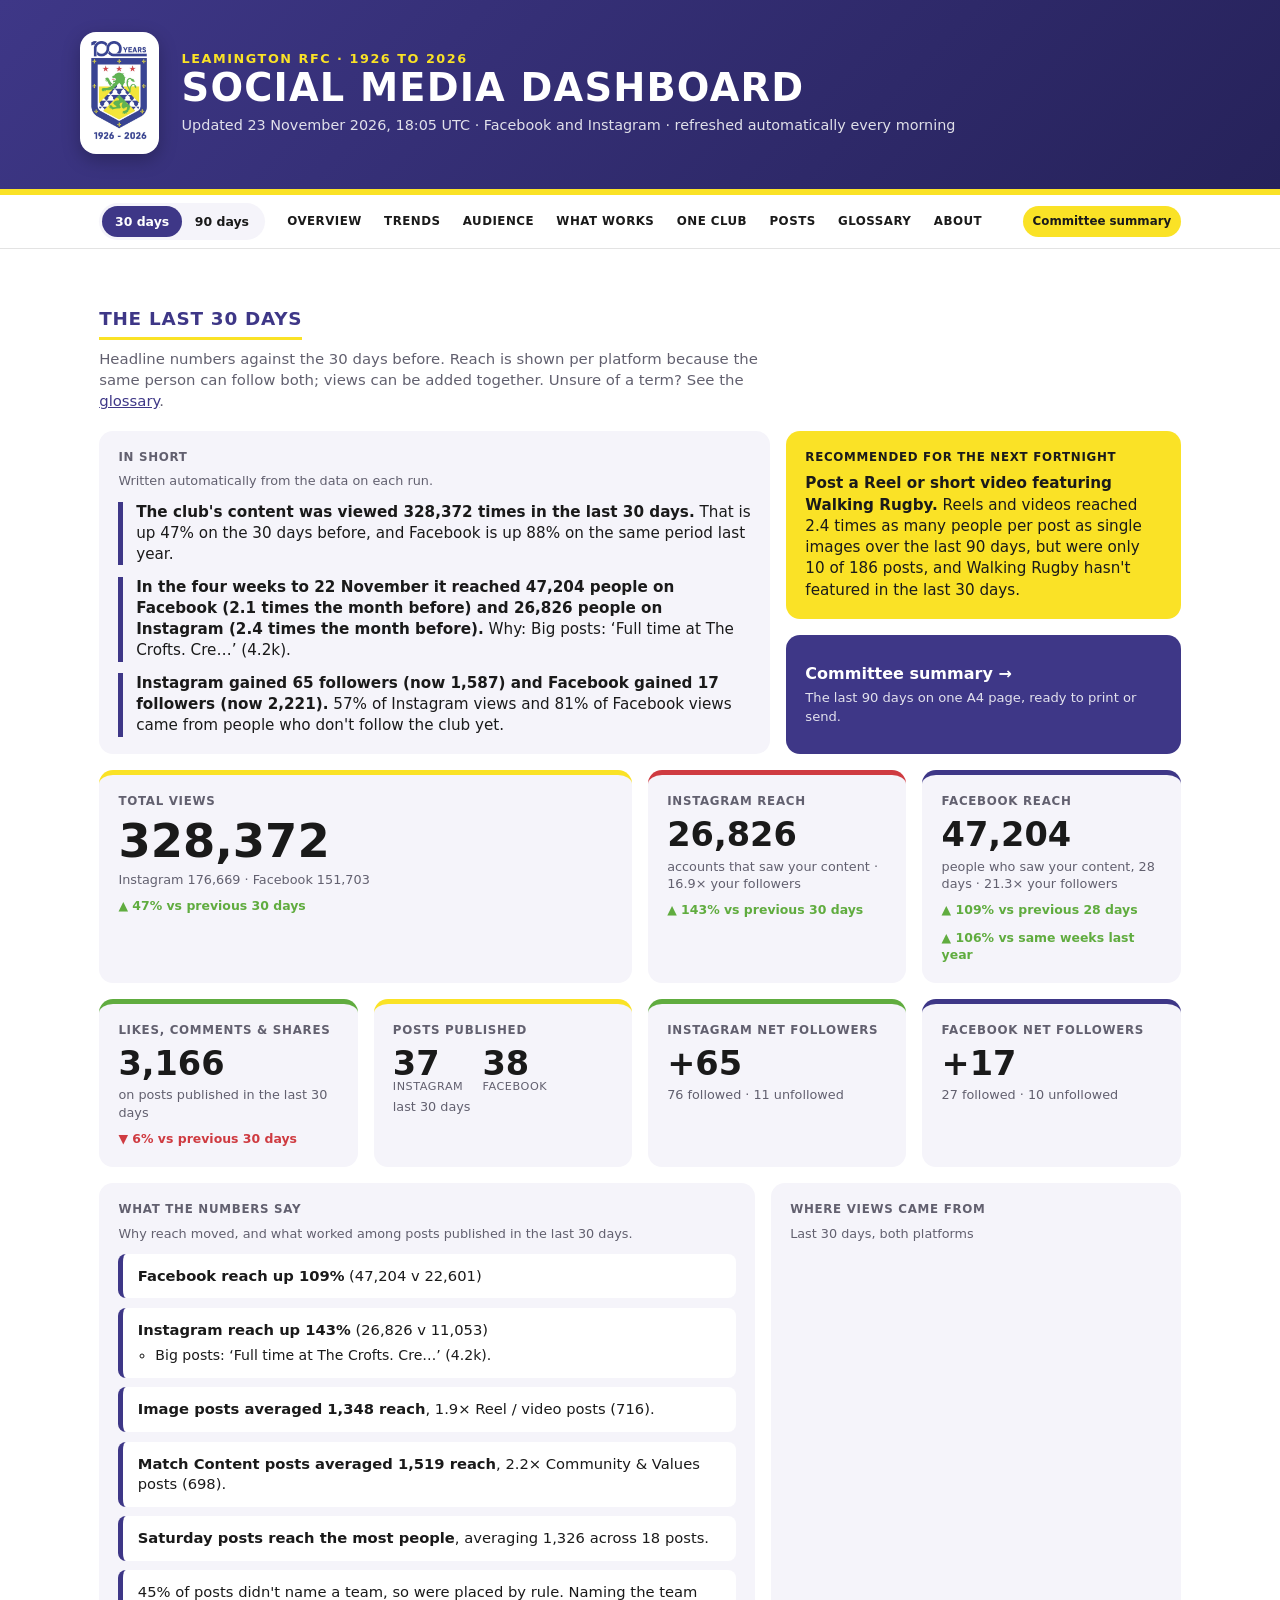
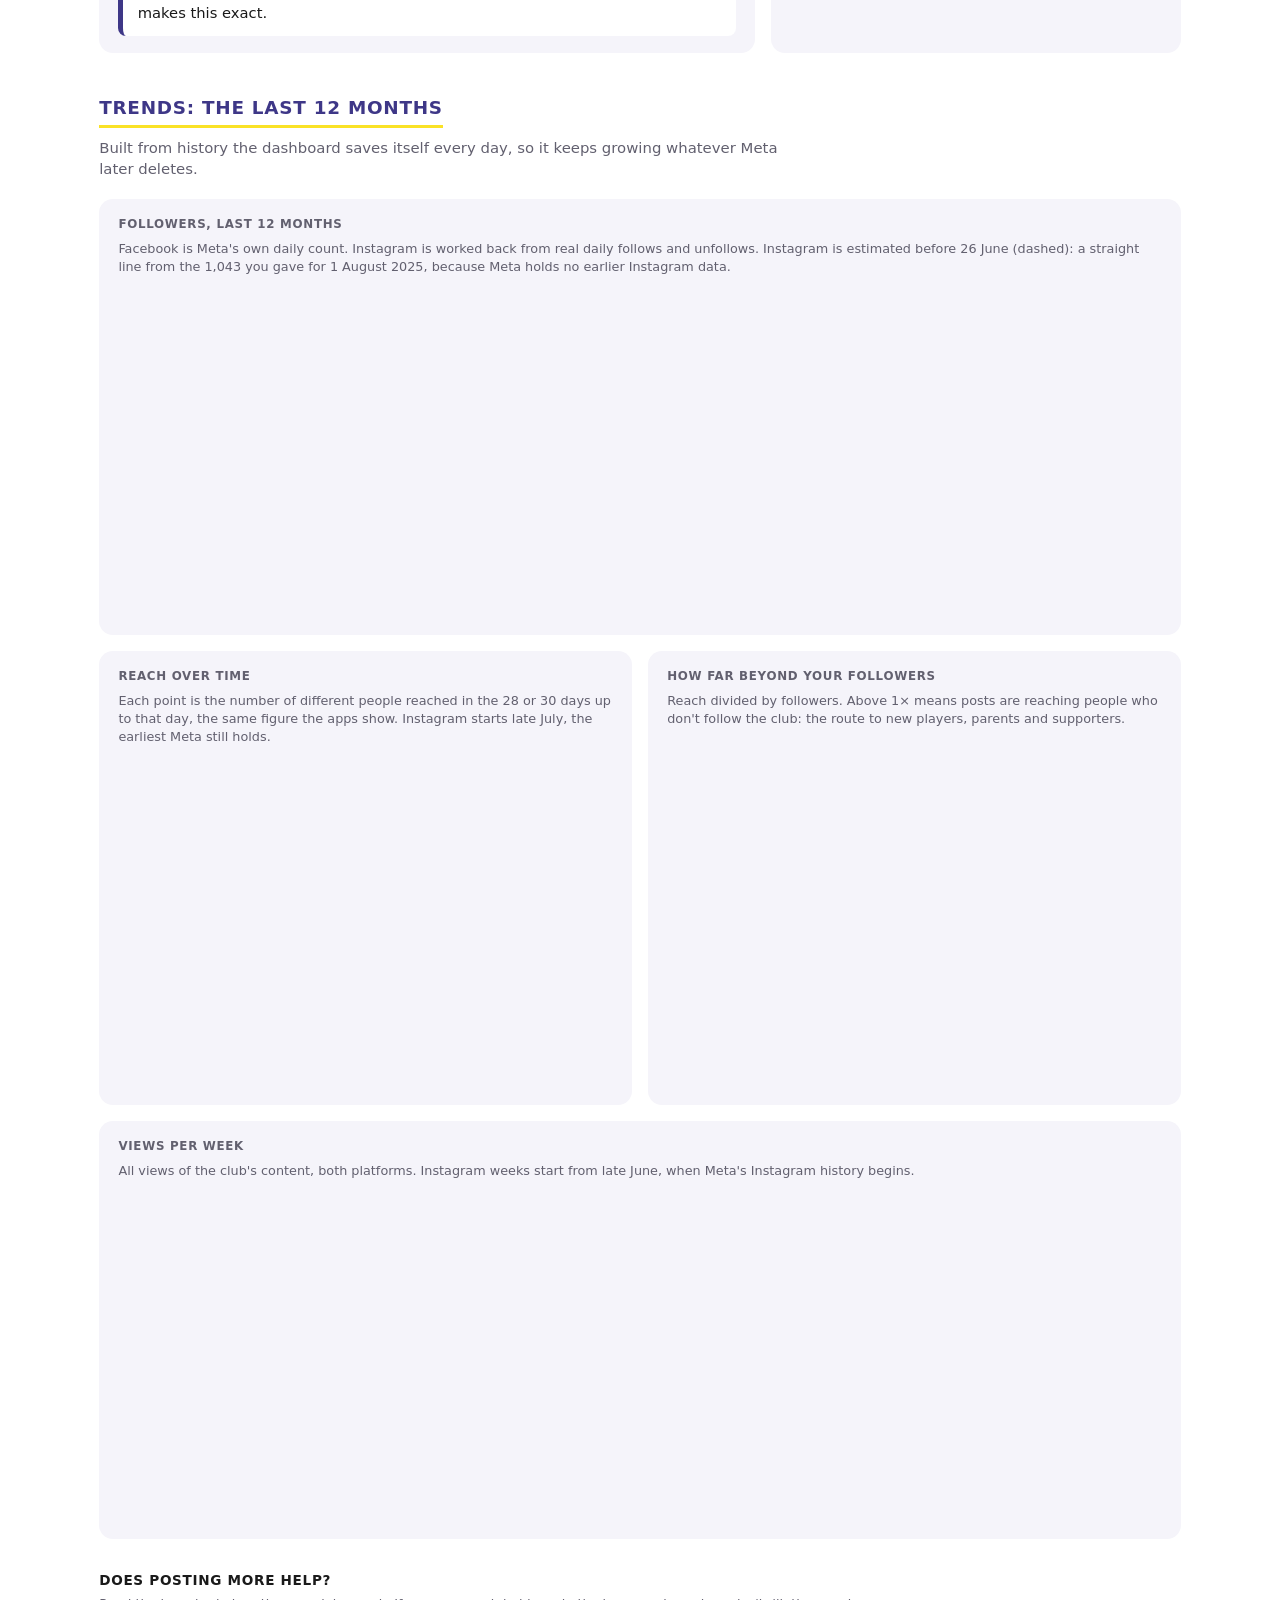
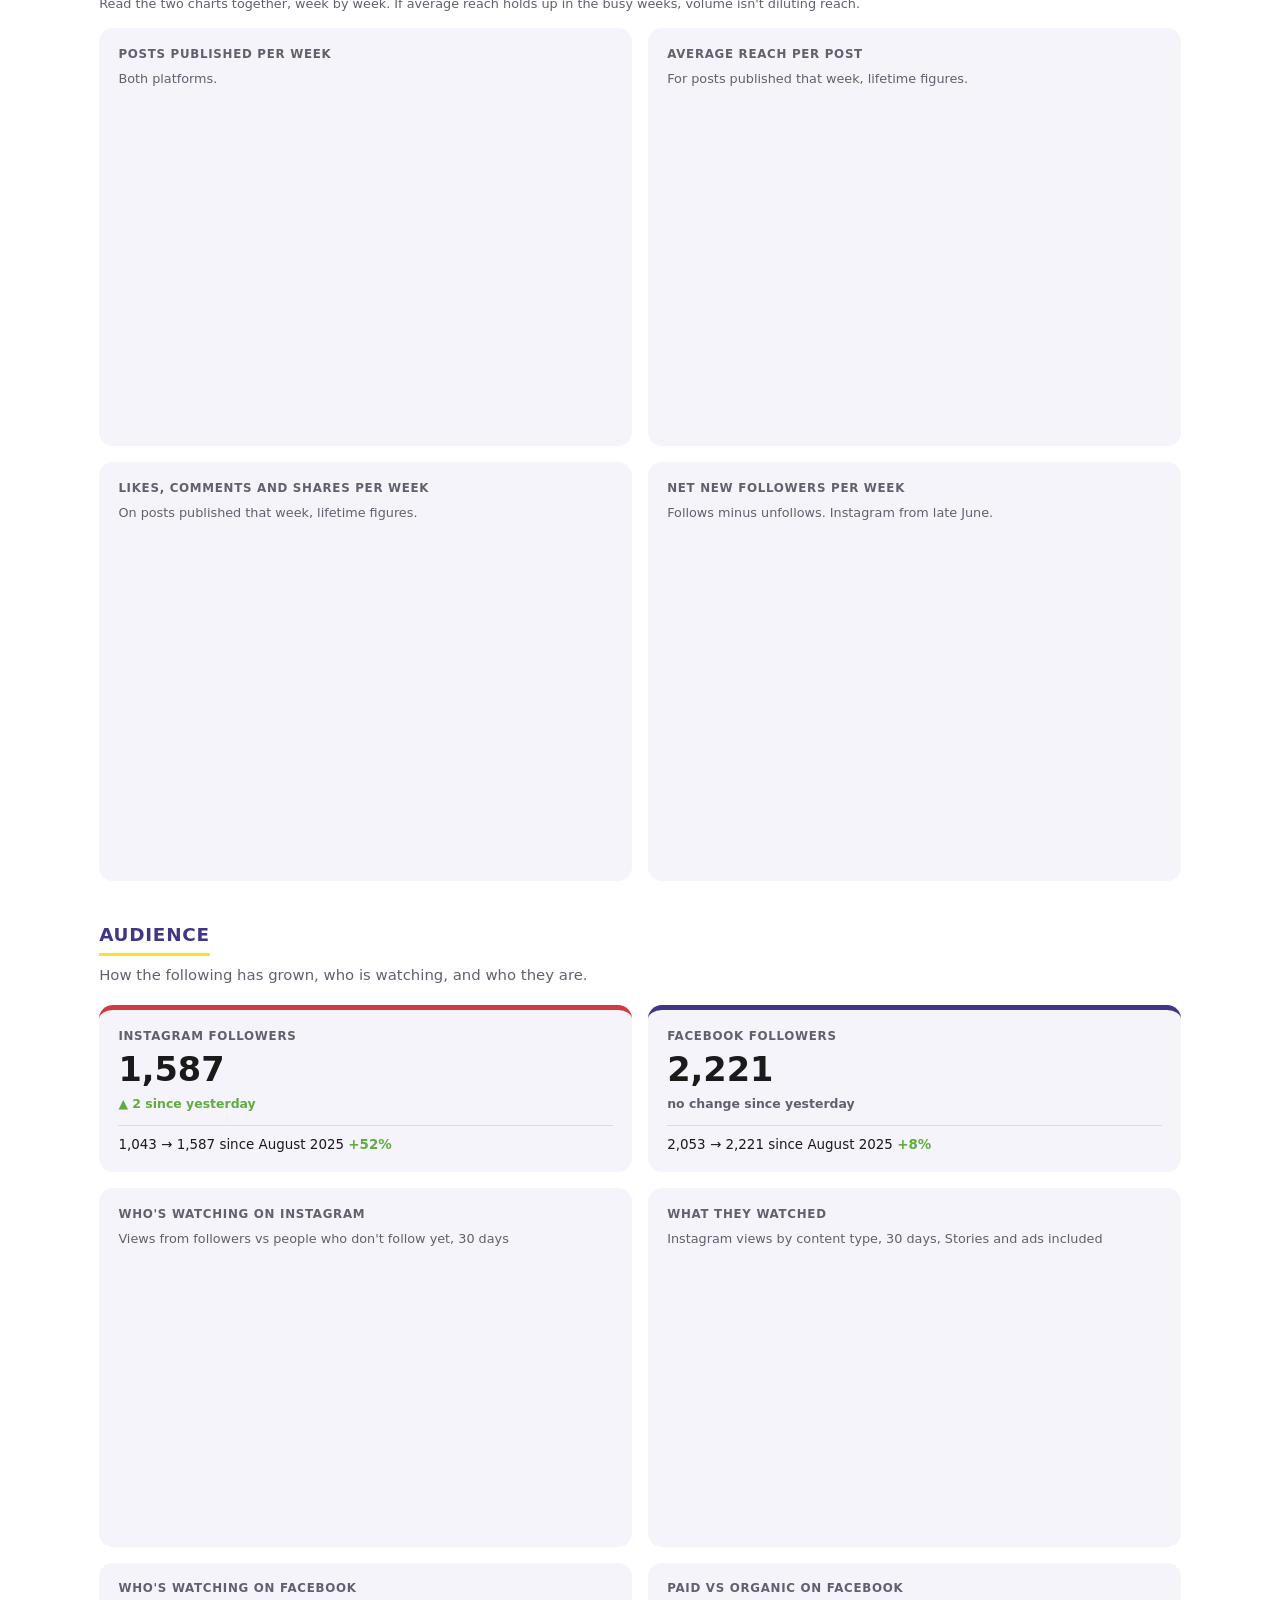
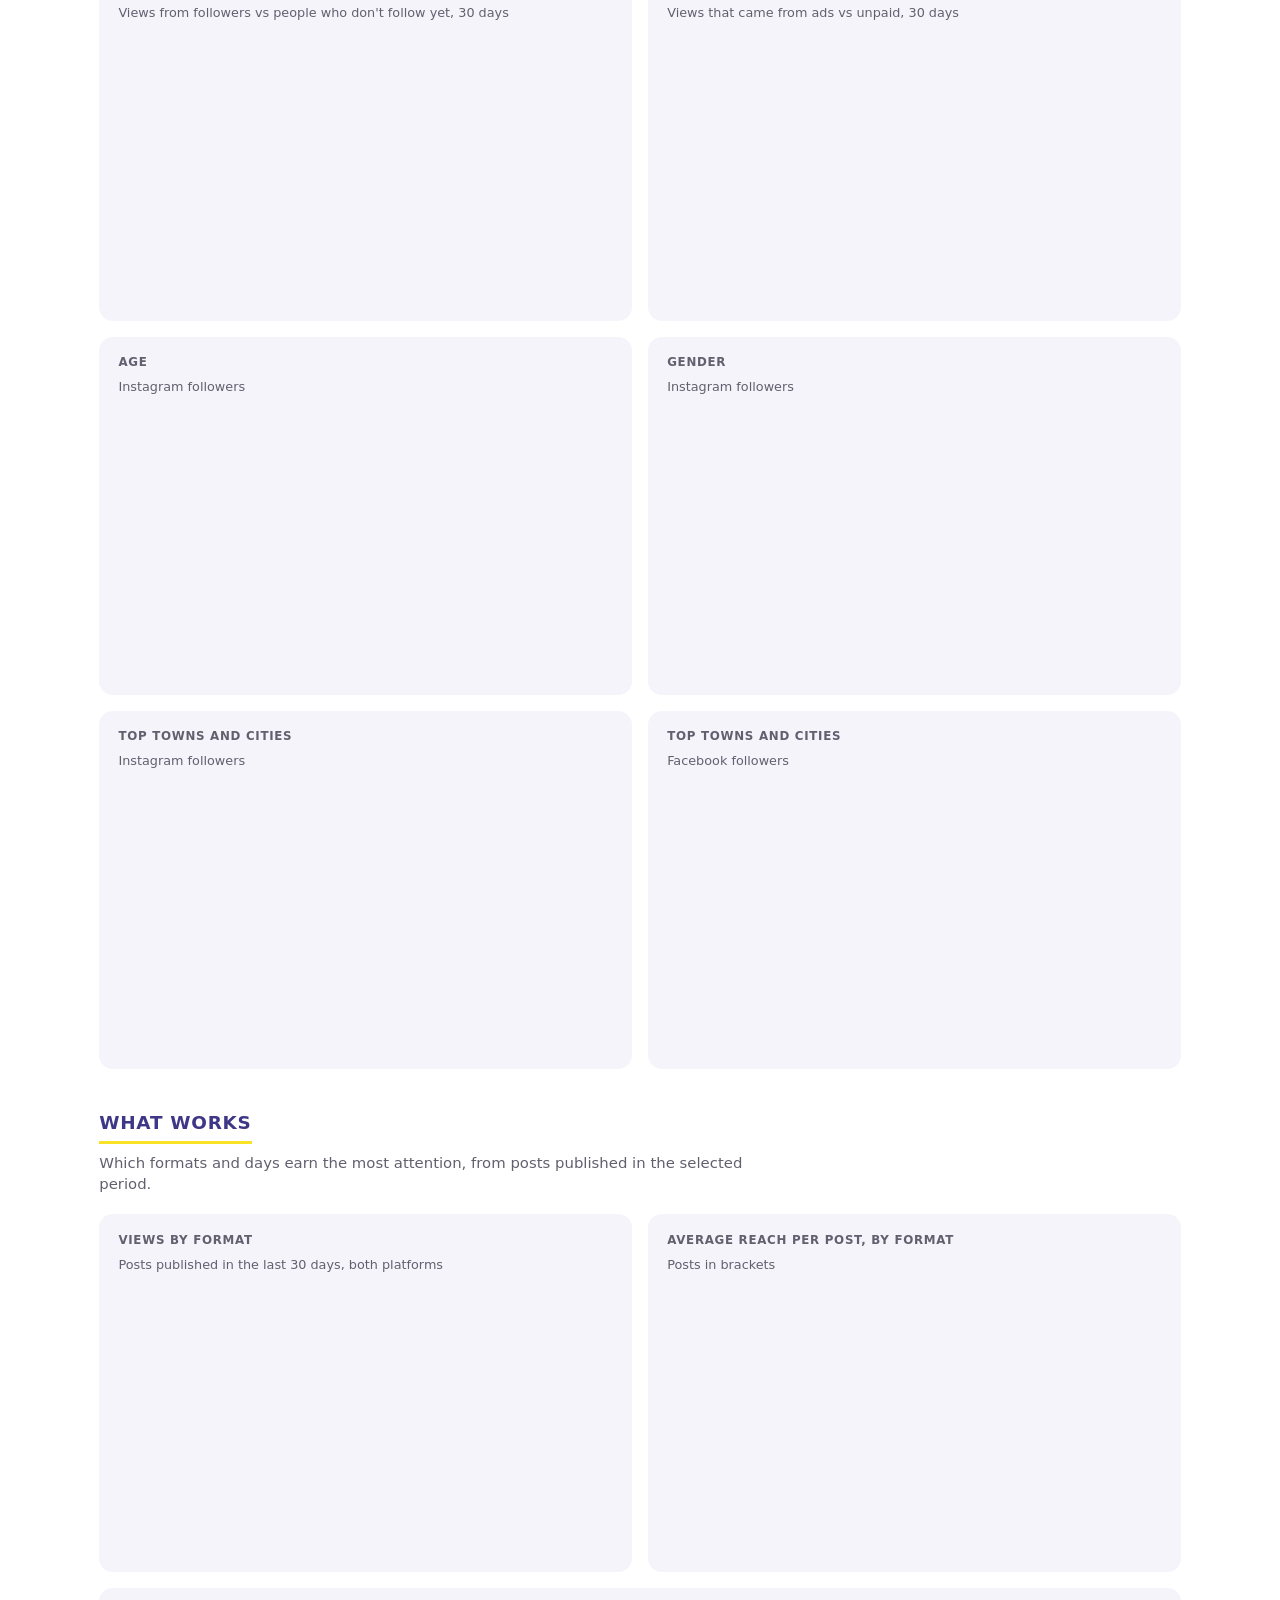
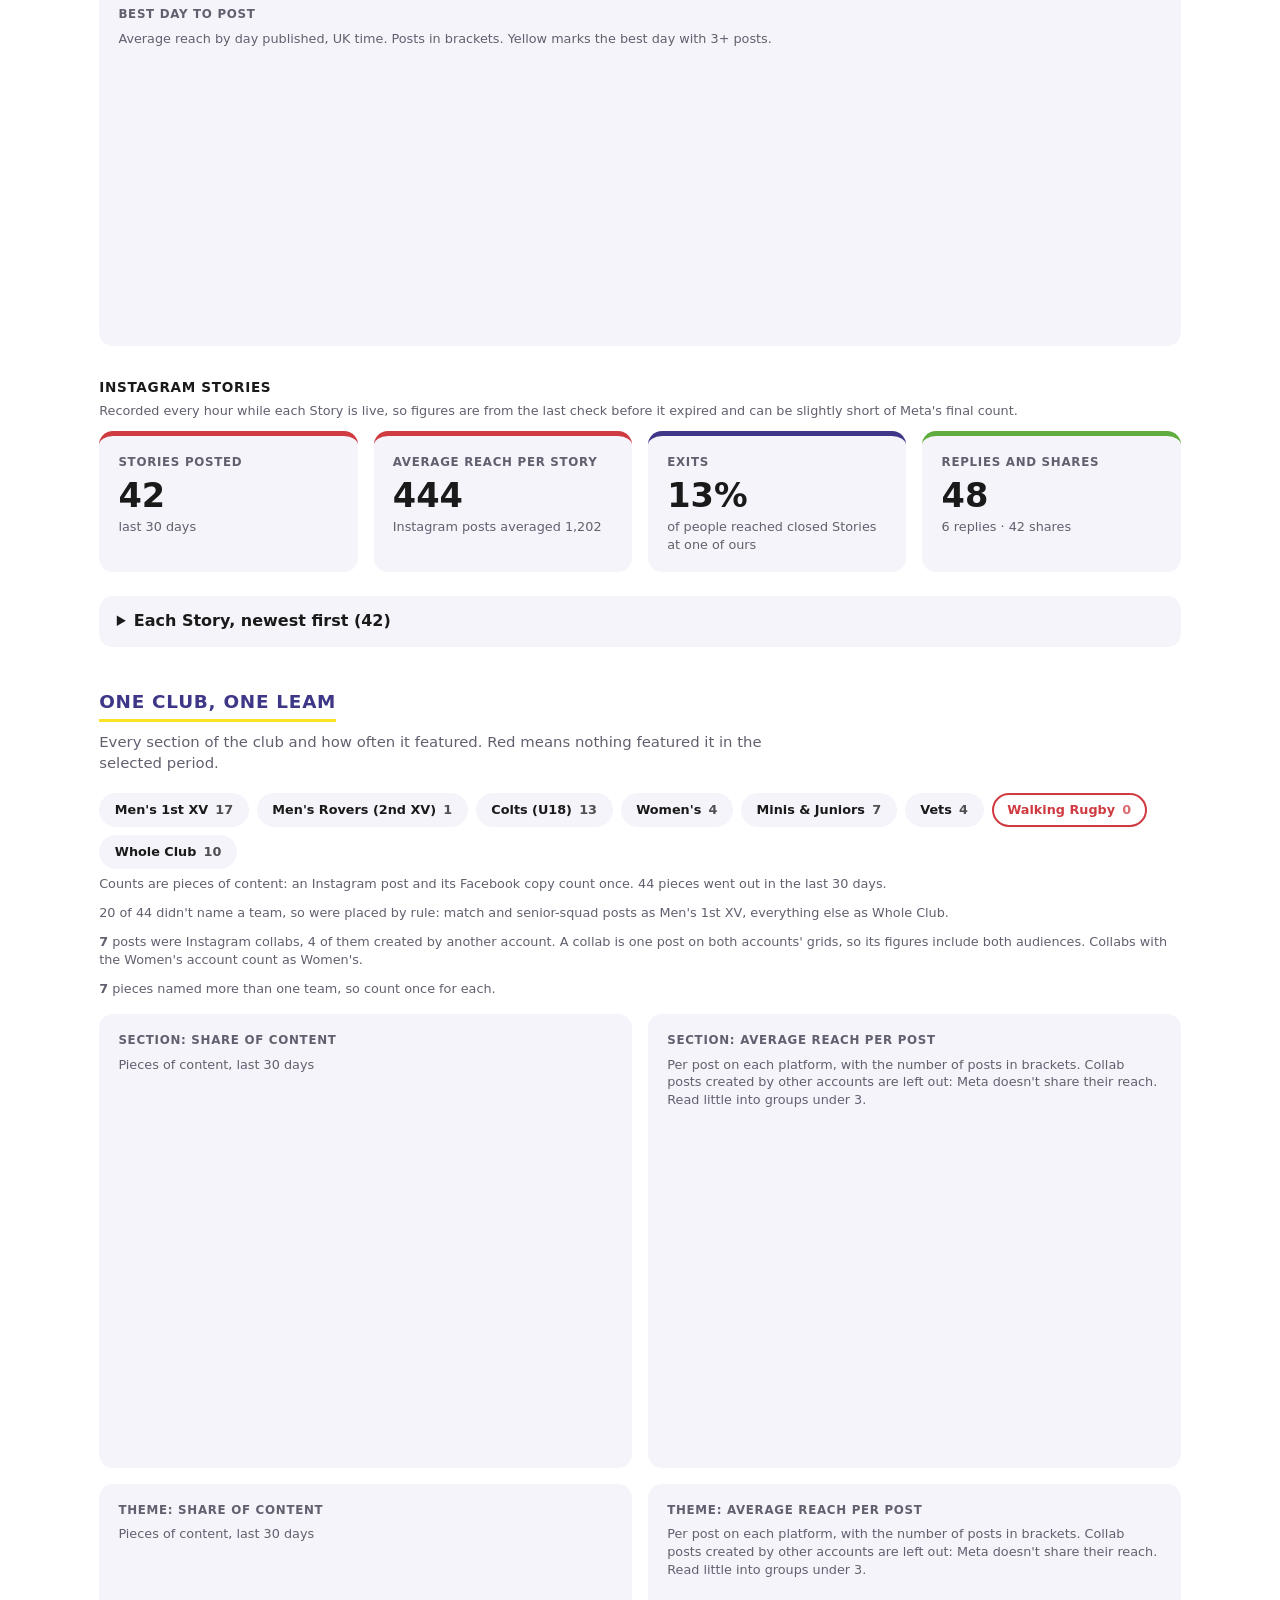
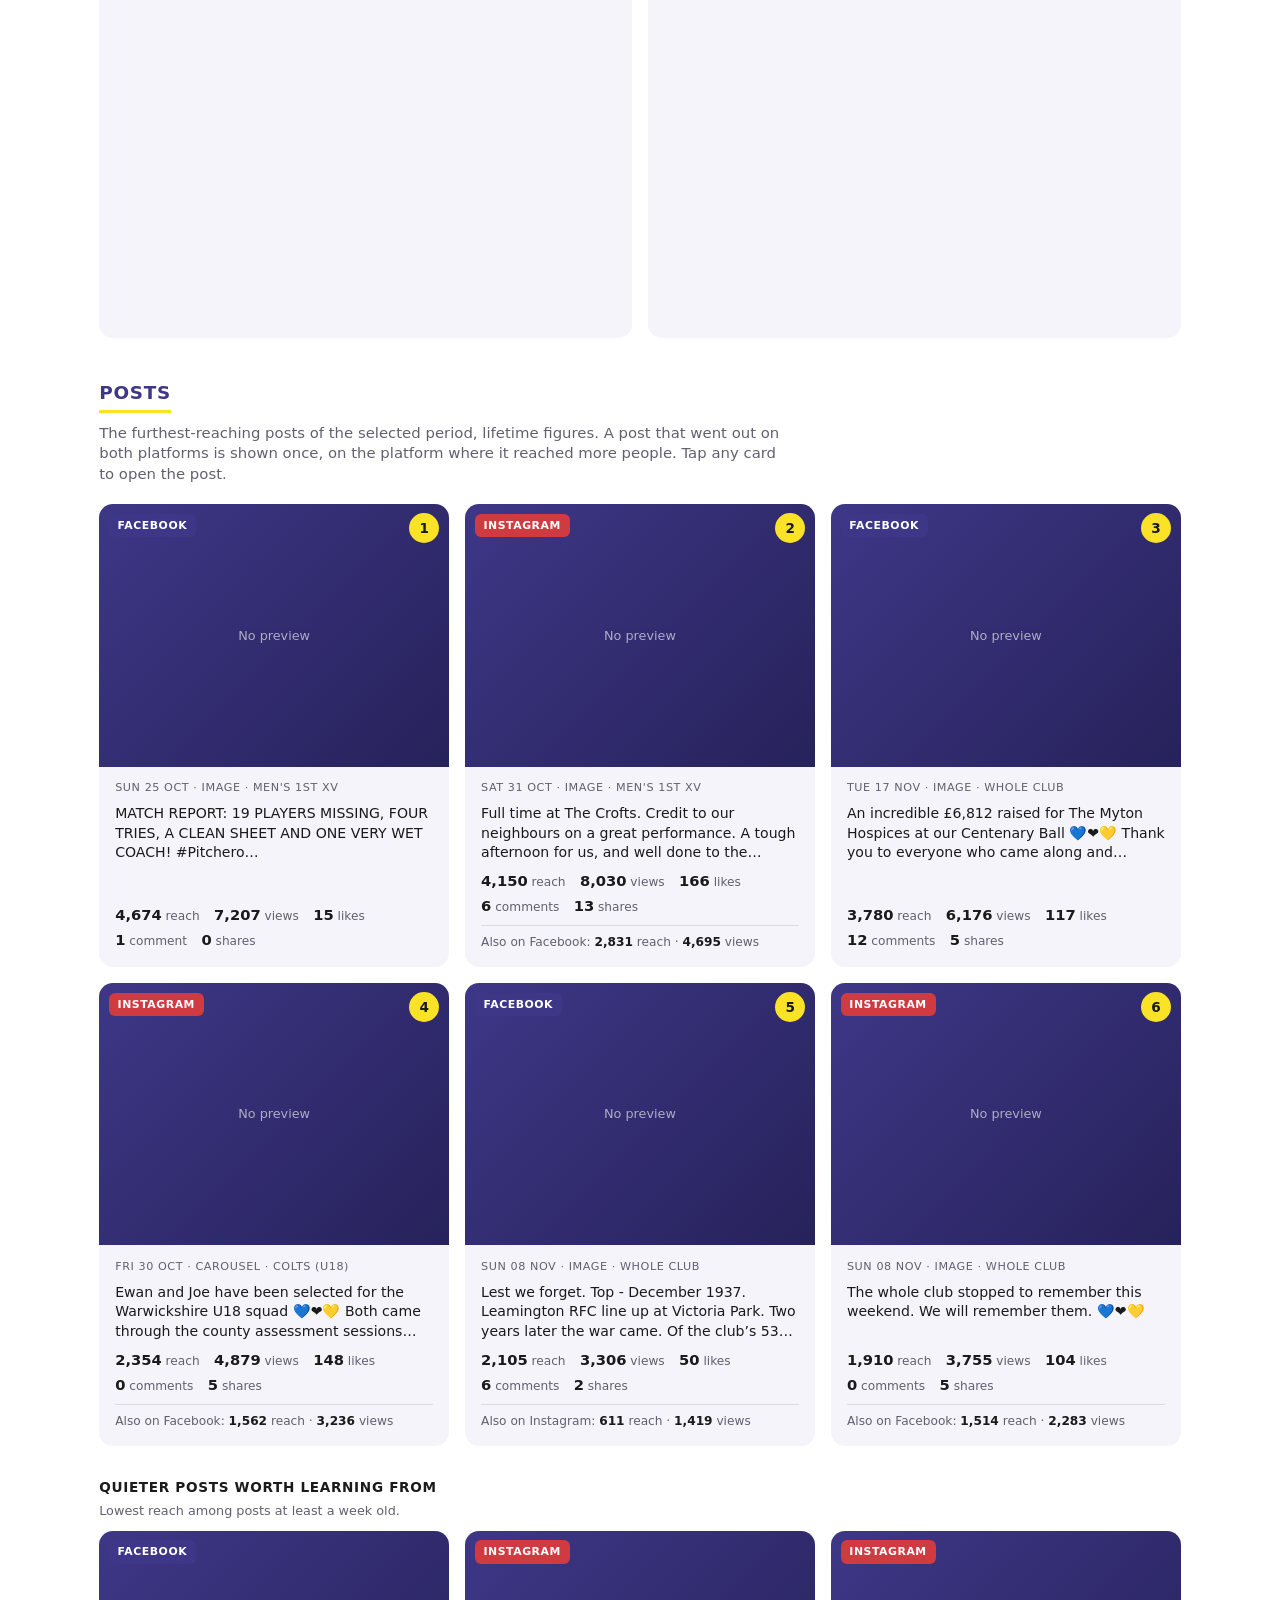
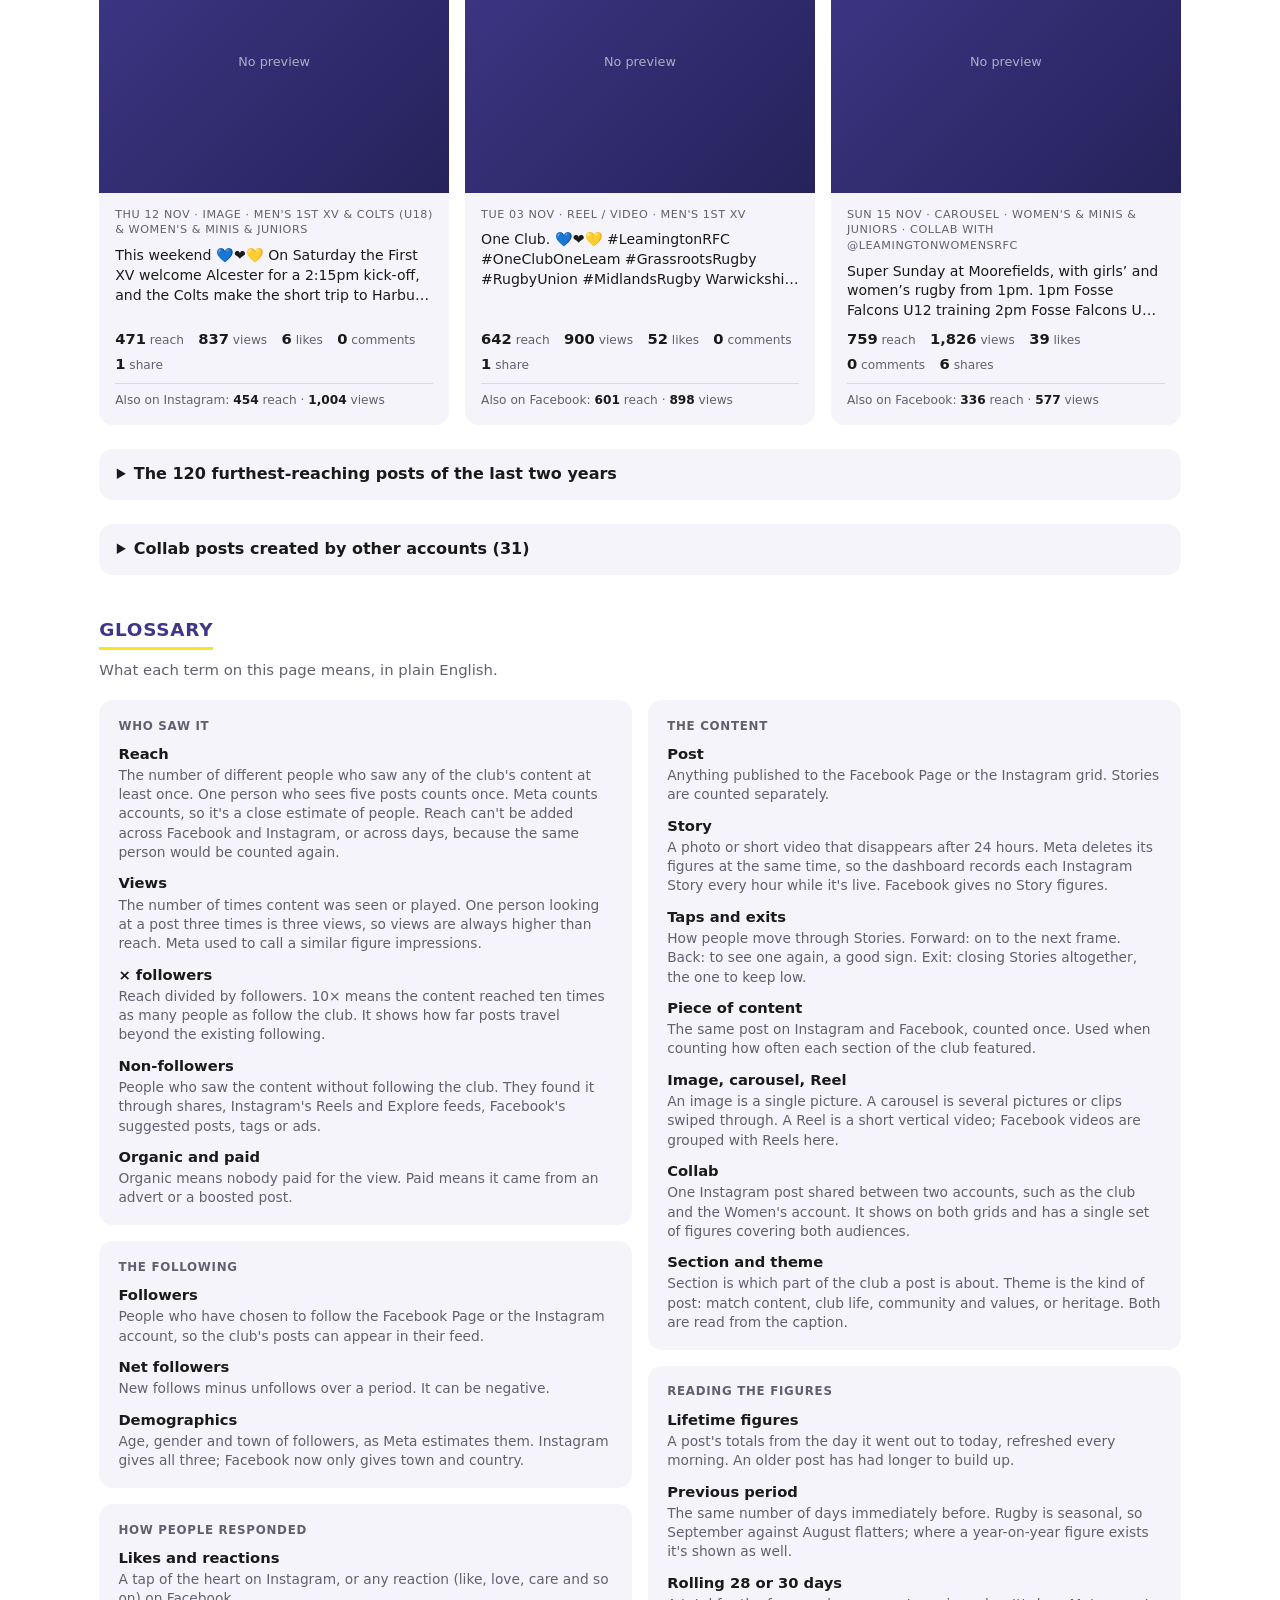
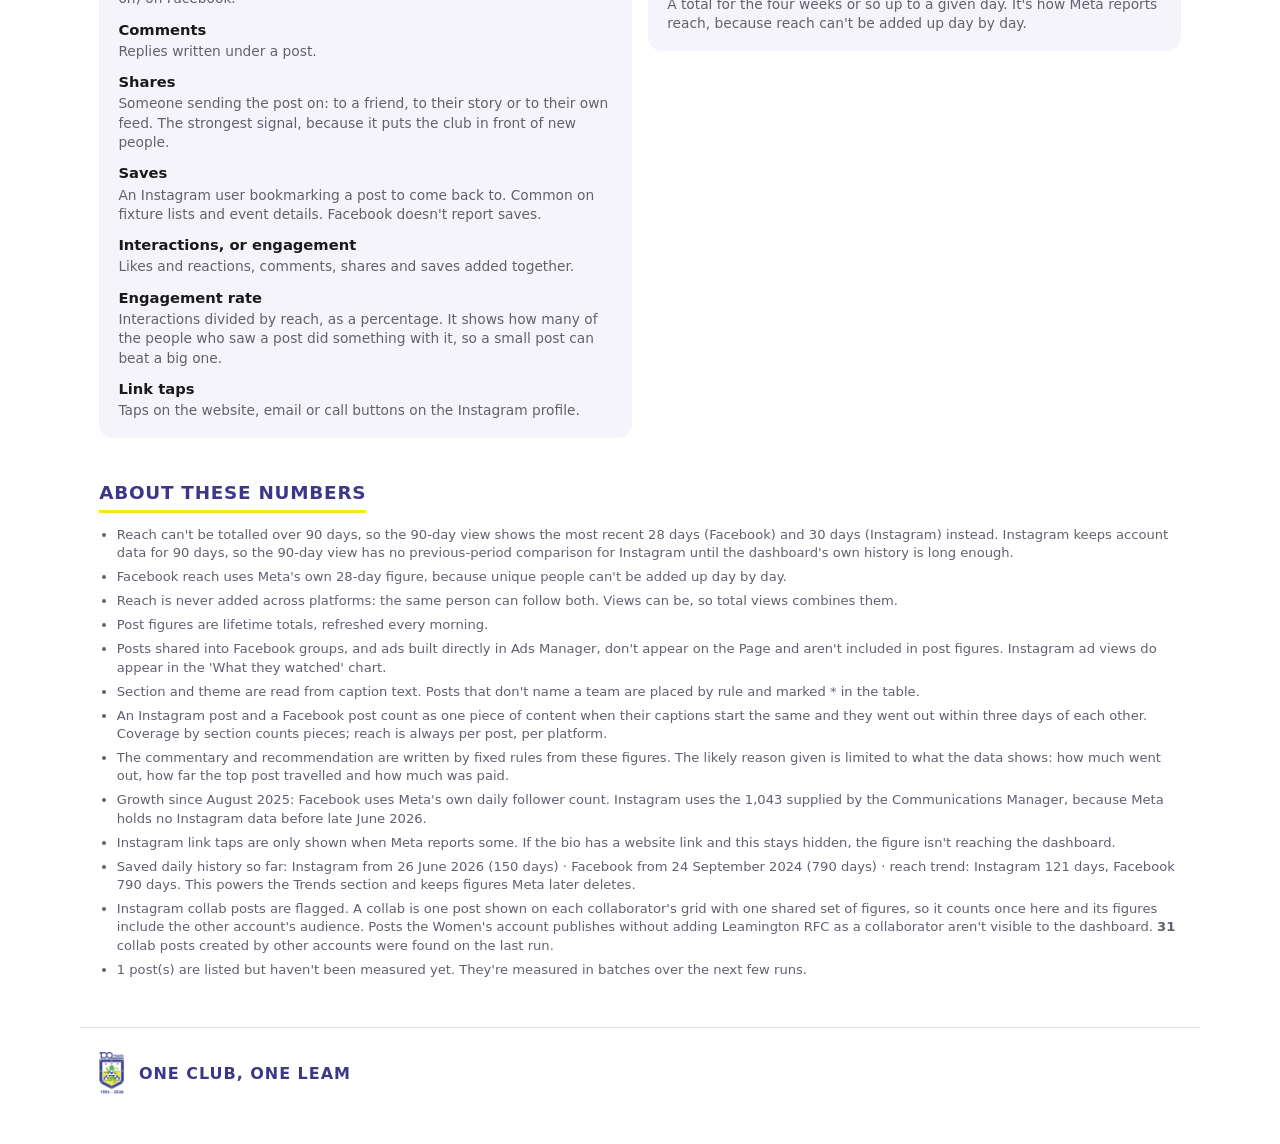
==== commit d82eadcb: "Daily snapshot: 2026-11-23" ====
--- a/docs/index.html
+++ b/docs/index.html
@@ -138,7 +138,7 @@
   <div>
     <div class="kicker">Leamington RFC · 1926 to 2026</div>
     <h1>Social Media Dashboard</h1>
-    <p>Updated 22 November 2026, 14:36 UTC · Facebook and Instagram · refreshed automatically every morning</p>
+    <p>Updated 23 November 2026, 18:05 UTC · Facebook and Instagram · refreshed automatically every morning</p>
   </div>
 </div></header>
 <nav><div class="inner">
@@ -151,17 +151,17 @@
 
 <section id='overview'><div class='p p30'><h2>The last 30 days</h2>
   <p class='lede'>Headline numbers against the 30 days before. Reach is shown per platform because the same person can follow both; views can be added together. Unsure of a term? See the <a href='#glossary'>glossary</a>.</p>
-  <div class='brief'><div class='card'><h3>In short</h3><p class='note'>Written automatically from the data on each run.</p><ol><li><strong>The club's content was viewed 332,706 times in the last 30 days.</strong> That is up 55% on the 30 days before, and Facebook is up 84% on the same period last year.</li><li><strong>In the four weeks to 21 November it reached 48,056 people on Facebook (2.1 times the month before) and 27,129 people on Instagram (2.6 times the month before).</strong> Why: Big posts: ‘Full time at The Crofts. Cre…’ (4.2k).</li><li><strong>Instagram gained 68 followers (now 1,585) and Facebook gained 18 followers (now 2,221).</strong> 57% of Instagram views and 81% of Facebook views came from people who don't follow the club yet.</li></ol></div><div class='brief-side'><div class='rec'><h3>Recommended for the next fortnight</h3><p><strong>Post a Reel or short video featuring Walking Rugby.</strong> Reels and videos reached 2.4 times as many people per post as single images over the last 90 days, but were only 10 of 182 posts, and Walking Rugby hasn't featured in the last 30 days.</p></div><a class='exec-card' href='exec.html'><strong>Committee summary</strong><span>The last 90 days on one A4 page, ready to print or send.</span></a></div></div>
-  <div class='stats'><div class='stat hero' style='border-top-color:#FAE226'><h3>Total views</h3><div class='big'>332,706</div><div class='sub'>Instagram 179,248 · Facebook 153,458</div><span class='delta up'>▲ 55% vs previous 30 days</span></div><div class='stat' style='border-top-color:#CF3B41'><h3>Instagram reach</h3><div class='big'>27,129</div><div class='sub'>accounts that saw your content · 17.1× your followers</div><span class='delta up'>▲ 155% vs previous 30 days</span></div><div class='stat' style='border-top-color:#3E3787'><h3>Facebook reach</h3><div class='big'>48,056</div><div class='sub'>people who saw your content, 28 days · 21.6× your followers</div><span class='delta up'>▲ 112% vs previous 28 days</span><br><span class='delta up'>▲ 103% vs same weeks last year</span></div><div class='stat' style='border-top-color:#60AC3F'><h3>Likes, comments & shares</h3><div class='big'>3,153</div><div class='sub'>on posts published in the last 30 days</div><span class='delta down'>▼ 1% vs previous 30 days</span></div><div class='stat' style='border-top-color:#FAE226'><h3>Posts published</h3><div class='big'><span class='split'><span>38<small>Instagram</small></span><span>39<small>Facebook</small></span></span></div><div class='sub'>last 30 days</div></div><div class='stat' style='border-top-color:#60AC3F'><h3>Instagram net followers</h3><div class='big'>+68</div><div class='sub'>79 followed · 11 unfollowed</div></div><div class='stat' style='border-top-color:#3E3787'><h3>Facebook net followers</h3><div class='big'>+18</div><div class='sub'>28 followed · 10 unfollowed</div></div></div>
+  <div class='brief'><div class='card'><h3>In short</h3><p class='note'>Written automatically from the data on each run.</p><ol><li><strong>The club's content was viewed 328,372 times in the last 30 days.</strong> That is up 47% on the 30 days before, and Facebook is up 88% on the same period last year.</li><li><strong>In the four weeks to 22 November it reached 47,204 people on Facebook (2.1 times the month before) and 26,826 people on Instagram (2.4 times the month before).</strong> Why: Big posts: ‘Full time at The Crofts. Cre…’ (4.2k).</li><li><strong>Instagram gained 65 followers (now 1,587) and Facebook gained 17 followers (now 2,221).</strong> 57% of Instagram views and 81% of Facebook views came from people who don't follow the club yet.</li></ol></div><div class='brief-side'><div class='rec'><h3>Recommended for the next fortnight</h3><p><strong>Post a Reel or short video featuring Walking Rugby.</strong> Reels and videos reached 2.4 times as many people per post as single images over the last 90 days, but were only 10 of 186 posts, and Walking Rugby hasn't featured in the last 30 days.</p></div><a class='exec-card' href='exec.html'><strong>Committee summary</strong><span>The last 90 days on one A4 page, ready to print or send.</span></a></div></div>
+  <div class='stats'><div class='stat hero' style='border-top-color:#FAE226'><h3>Total views</h3><div class='big'>328,372</div><div class='sub'>Instagram 176,669 · Facebook 151,703</div><span class='delta up'>▲ 47% vs previous 30 days</span></div><div class='stat' style='border-top-color:#CF3B41'><h3>Instagram reach</h3><div class='big'>26,826</div><div class='sub'>accounts that saw your content · 16.9× your followers</div><span class='delta up'>▲ 143% vs previous 30 days</span></div><div class='stat' style='border-top-color:#3E3787'><h3>Facebook reach</h3><div class='big'>47,204</div><div class='sub'>people who saw your content, 28 days · 21.3× your followers</div><span class='delta up'>▲ 109% vs previous 28 days</span><br><span class='delta up'>▲ 106% vs same weeks last year</span></div><div class='stat' style='border-top-color:#60AC3F'><h3>Likes, comments & shares</h3><div class='big'>3,166</div><div class='sub'>on posts published in the last 30 days</div><span class='delta down'>▼ 6% vs previous 30 days</span></div><div class='stat' style='border-top-color:#FAE226'><h3>Posts published</h3><div class='big'><span class='split'><span>37<small>Instagram</small></span><span>38<small>Facebook</small></span></span></div><div class='sub'>last 30 days</div></div><div class='stat' style='border-top-color:#60AC3F'><h3>Instagram net followers</h3><div class='big'>+65</div><div class='sub'>76 followed · 11 unfollowed</div></div><div class='stat' style='border-top-color:#3E3787'><h3>Facebook net followers</h3><div class='big'>+17</div><div class='sub'>27 followed · 10 unfollowed</div></div></div>
   <div class='grid-insights'>
-    <div class='card'><h3>What the numbers say</h3><p class='note'>Why reach moved, and what worked among posts published in the last 30 days.</p><ul class='insights'><li><strong>Facebook reach up 112%</strong> (48,056 v 22,662)</li><li><strong>Instagram reach up 155%</strong> (27,129 v 10,638)<ul class='why'><li>Big posts: ‘Full time at The Crofts. Cre…’ (4.2k).</li></ul></li><li><strong>Image posts averaged 1,304 reach</strong>, 1.8× Reel / video posts (716).</li><li><strong>Match Content posts averaged 1,638 reach</strong>, 2.4× Community &amp; Values posts (697).</li><li><strong>Sunday posts reach the most people</strong>, averaging 1,433 across 15 posts.</li><li>48% of posts didn't name a team, so were placed by rule. Naming the team makes this exact.</li></ul></div>
+    <div class='card'><h3>What the numbers say</h3><p class='note'>Why reach moved, and what worked among posts published in the last 30 days.</p><ul class='insights'><li><strong>Facebook reach up 109%</strong> (47,204 v 22,601)</li><li><strong>Instagram reach up 143%</strong> (26,826 v 11,053)<ul class='why'><li>Big posts: ‘Full time at The Crofts. Cre…’ (4.2k).</li></ul></li><li><strong>Image posts averaged 1,348 reach</strong>, 1.9× Reel / video posts (716).</li><li><strong>Match Content posts averaged 1,519 reach</strong>, 2.2× Community &amp; Values posts (698).</li><li><strong>Saturday posts reach the most people</strong>, averaging 1,326 across 18 posts.</li><li>45% of posts didn't name a team, so were placed by rule. Naming the team makes this exact.</li></ul></div>
     <div class='card'><h3>Where views came from</h3><p class='note'>Last 30 days, both platforms</p><div class='chart'><canvas id='viewsSplit_30' role='img' aria-label='Donut chart of views by platform'></canvas></div></div>
   </div></div><div class='p p90'><h2>The last 90 days</h2>
   <p class='lede'>Headline numbers against the 90 days before. Reach is shown per platform because the same person can follow both; views can be added together. Unsure of a term? See the <a href='#glossary'>glossary</a>.</p>
-  <div class='brief'><div class='card'><h3>In short</h3><p class='note'>Written automatically from the data on each run.</p><ol><li><strong>The club's content was viewed 722,716 times in the last 90 days.</strong> Facebook is up 151% on the 90 days before and up 87% on the same period last year.</li><li><strong>In the four weeks to 21 November it reached 48,056 people on Facebook (2.1 times the month before) and 27,129 people on Instagram (2.6 times the month before).</strong> Why: Big posts: ‘Full time at The Crofts. Cre…’ (4.2k).</li><li><strong>Instagram gained 172 followers (now 1,585) and Facebook gained 79 followers (now 2,221).</strong> 53% of Instagram views and 78% of Facebook views came from people who don't follow the club yet.</li></ol></div><div class='brief-side'><div class='rec'><h3>Recommended for the next fortnight</h3><p><strong>Post a Reel or short video featuring Walking Rugby.</strong> Reels and videos reached 2.4 times as many people per post as single images over the last 90 days, but were only 10 of 182 posts, and Walking Rugby hasn't featured in the last 30 days.</p></div><a class='exec-card' href='exec.html'><strong>Committee summary</strong><span>The last 90 days on one A4 page, ready to print or send.</span></a></div></div>
-  <div class='stats'><div class='stat hero' style='border-top-color:#FAE226'><h3>Total views</h3><div class='big'>722,716</div><div class='sub'>Instagram 367,448 · Facebook 355,268<br>No comparison: Instagram keeps 90 days of account data</div></div><div class='stat' style='border-top-color:#CF3B41'><h3>Instagram reach, latest 30 days</h3><div class='big'>27,129</div><div class='sub'>Meta can't total reach over 90 days, so this is the most recent 30 · 17.1× your followers</div></div><div class='stat' style='border-top-color:#3E3787'><h3>Facebook reach, latest 28 days</h3><div class='big'>48,056</div><div class='sub'>Meta can't total reach over 90 days, so this is the most recent 28 · 21.6× your followers</div><span class='delta up'>▲ 103% vs same weeks last year</span></div><div class='stat' style='border-top-color:#60AC3F'><h3>Likes, comments & shares</h3><div class='big'>8,241</div><div class='sub'>on posts published in the last 90 days</div><span class='delta up'>▲ 239% vs previous 90 days</span></div><div class='stat' style='border-top-color:#FAE226'><h3>Posts published</h3><div class='big'><span class='split'><span>90<small>Instagram</small></span><span>100<small>Facebook</small></span></span></div><div class='sub'>last 90 days</div></div><div class='stat' style='border-top-color:#60AC3F'><h3>Instagram net followers</h3><div class='big'>+172</div><div class='sub'>208 followed · 36 unfollowed</div></div><div class='stat' style='border-top-color:#3E3787'><h3>Facebook net followers</h3><div class='big'>+79</div><div class='sub'>110 followed · 31 unfollowed</div></div></div>
+  <div class='brief'><div class='card'><h3>In short</h3><p class='note'>Written automatically from the data on each run.</p><ol><li><strong>The club's content was viewed 730,093 times in the last 90 days.</strong> Facebook is up 153% on the 90 days before and up 87% on the same period last year.</li><li><strong>In the four weeks to 22 November it reached 47,204 people on Facebook (2.1 times the month before) and 26,826 people on Instagram (2.4 times the month before).</strong> Why: Big posts: ‘Full time at The Crofts. Cre…’ (4.2k).</li><li><strong>Instagram gained 171 followers (now 1,587) and Facebook gained 79 followers (now 2,221).</strong> 53% of Instagram views and 78% of Facebook views came from people who don't follow the club yet.</li></ol></div><div class='brief-side'><div class='rec'><h3>Recommended for the next fortnight</h3><p><strong>Post a Reel or short video featuring Walking Rugby.</strong> Reels and videos reached 2.4 times as many people per post as single images over the last 90 days, but were only 10 of 186 posts, and Walking Rugby hasn't featured in the last 30 days.</p></div><a class='exec-card' href='exec.html'><strong>Committee summary</strong><span>The last 90 days on one A4 page, ready to print or send.</span></a></div></div>
+  <div class='stats'><div class='stat hero' style='border-top-color:#FAE226'><h3>Total views</h3><div class='big'>730,093</div><div class='sub'>Instagram 372,069 · Facebook 358,024<br>No comparison: Instagram keeps 90 days of account data</div></div><div class='stat' style='border-top-color:#CF3B41'><h3>Instagram reach, latest 30 days</h3><div class='big'>26,826</div><div class='sub'>Meta can't total reach over 90 days, so this is the most recent 30 · 16.9× your followers</div></div><div class='stat' style='border-top-color:#3E3787'><h3>Facebook reach, latest 28 days</h3><div class='big'>47,204</div><div class='sub'>Meta can't total reach over 90 days, so this is the most recent 28 · 21.3× your followers</div><span class='delta up'>▲ 106% vs same weeks last year</span></div><div class='stat' style='border-top-color:#60AC3F'><h3>Likes, comments & shares</h3><div class='big'>8,417</div><div class='sub'>on posts published in the last 90 days</div><span class='delta up'>▲ 246% vs previous 90 days</span></div><div class='stat' style='border-top-color:#FAE226'><h3>Posts published</h3><div class='big'><span class='split'><span>92<small>Instagram</small></span><span>102<small>Facebook</small></span></span></div><div class='sub'>last 90 days</div></div><div class='stat' style='border-top-color:#60AC3F'><h3>Instagram net followers</h3><div class='big'>+171</div><div class='sub'>207 followed · 36 unfollowed</div></div><div class='stat' style='border-top-color:#3E3787'><h3>Facebook net followers</h3><div class='big'>+79</div><div class='sub'>110 followed · 31 unfollowed</div></div></div>
   <div class='grid-insights'>
-    <div class='card'><h3>What the numbers say</h3><p class='note'>Why reach moved, and what worked among posts published in the last 90 days.</p><ul class='insights'><li><strong>Facebook views up 151%</strong> (355,268 v 141,552)<ul class='why'><li>More posts (100 v 28).</li><li>Big posts: ‘Leamington&#x27;s best fireworks…’ (44.4k), ‘Today we say so long to Leam…’ (10.6k, local groups), ‘Give rugby a try If your chi…’ (10.6k, boosted).</li><li>5 videos v 3. They reach 2× other posts.</li></ul></li><li><strong>Reel / video posts averaged 3,359 reach</strong>, 2.7× Carousel posts (1,258).</li><li><strong>Club Life posts averaged 1,975 reach</strong>, 2.0× Community &amp; Values posts (971).</li><li><strong>Friday posts reach the most people</strong>, averaging 2,520 across 42 posts.</li><li>41% of posts didn't name a team, so were placed by rule. Naming the team makes this exact.</li></ul></div>
+    <div class='card'><h3>What the numbers say</h3><p class='note'>Why reach moved, and what worked among posts published in the last 90 days.</p><ul class='insights'><li><strong>Facebook views up 153%</strong> (358,024 v 141,485)<ul class='why'><li>More posts (102 v 28).</li><li>Big posts: ‘Leamington&#x27;s best fireworks…’ (44.4k), ‘Today we say so long to Leam…’ (10.7k, local groups), ‘Give rugby a try If your chi…’ (10.6k, boosted).</li><li>5 videos v 3. They reach 2× other posts.</li></ul></li><li><strong>Reel / video posts averaged 3,361 reach</strong>, 2.7× Carousel posts (1,236).</li><li><strong>Club Life posts averaged 1,957 reach</strong>, 2.0× Community &amp; Values posts (971).</li><li><strong>Friday posts reach the most people</strong>, averaging 2,524 across 42 posts.</li><li>40% of posts didn't name a team, so were placed by rule. Naming the team makes this exact.</li></ul></div>
     <div class='card'><h3>Where views came from</h3><p class='note'>Last 90 days, both platforms</p><div class='chart'><canvas id='viewsSplit_90' role='img' aria-label='Donut chart of views by platform'></canvas></div></div>
   </div></div></section>
 <section id='trends'>
@@ -172,7 +172,7 @@
 <section id='audience'>
   <h2>Audience</h2>
   <p class='lede'>How the following has grown, who is watching, and who they are.</p>
-  <div class='stats two'><div class='stat' style='border-top-color:#CF3B41'><h3>Instagram followers</h3><div class='big'>1,585</div><span class='delta flat'>no change since yesterday</span><div class='story'>1,043 → 1,585 since August 2025 <strong>+52%</strong></div></div><div class='stat' style='border-top-color:#3E3787'><h3>Facebook followers</h3><div class='big'>2,221</div><span class='delta up'>▲ 2 since yesterday</span><div class='story'>2,053 → 2,221 since August 2025 <strong>+8%</strong></div></div></div>
+  <div class='stats two'><div class='stat' style='border-top-color:#CF3B41'><h3>Instagram followers</h3><div class='big'>1,587</div><span class='delta up'>▲ 2 since yesterday</span><div class='story'>1,043 → 1,587 since August 2025 <strong>+52%</strong></div></div><div class='stat' style='border-top-color:#3E3787'><h3>Facebook followers</h3><div class='big'>2,221</div><span class='delta flat'>no change since yesterday</span><div class='story'>2,053 → 2,221 since August 2025 <strong>+8%</strong></div></div></div>
   <div class='p p30'><div class='grid-pairs'><div class='card'><h3>Who's watching on Instagram</h3><p class='note'>Views from followers vs people who don't follow yet, 30 days</p><div class='chart'><canvas id='followerSplit_30' role='img' aria-label='Donut chart of followers vs non-followers'></canvas></div></div><div class='card'><h3>What they watched</h3><p class='note'>Instagram views by content type, 30 days, Stories and ads included</p><div class='chart'><canvas id='productSplit_30' role='img' aria-label='Donut chart of views by content type'></canvas></div></div><div class='card'><h3>Who's watching on Facebook</h3><p class='note'>Views from followers vs people who don't follow yet, 30 days</p><div class='chart'><canvas id='fbFollowerSplit_30' role='img' aria-label='Donut chart of Facebook views by followers'></canvas></div></div><div class='card'><h3>Paid vs organic on Facebook</h3><p class='note'>Views that came from ads vs unpaid, 30 days</p><div class='chart'><canvas id='fbPaidSplit_30' role='img' aria-label='Donut chart of Facebook paid vs organic views'></canvas></div></div></div></div><div class='p p90'><div class='grid-pairs'><div class='card'><h3>Who's watching on Instagram</h3><p class='note'>Views from followers vs people who don't follow yet, 90 days</p><div class='chart'><canvas id='followerSplit_90' role='img' aria-label='Donut chart of followers vs non-followers'></canvas></div></div><div class='card'><h3>What they watched</h3><p class='note'>Instagram views by content type, 90 days, Stories and ads included</p><div class='chart'><canvas id='productSplit_90' role='img' aria-label='Donut chart of views by content type'></canvas></div></div><div class='card'><h3>Who's watching on Facebook</h3><p class='note'>Views from followers vs people who don't follow yet, 90 days</p><div class='chart'><canvas id='fbFollowerSplit_90' role='img' aria-label='Donut chart of Facebook views by followers'></canvas></div></div><div class='card'><h3>Paid vs organic on Facebook</h3><p class='note'>Views that came from ads vs unpaid, 90 days</p><div class='chart'><canvas id='fbPaidSplit_90' role='img' aria-label='Donut chart of Facebook paid vs organic views'></canvas></div></div></div></div>
   <div class='grid-pairs'><div class='card'><h3>Age</h3><p class='note'>Instagram followers</p><div class='chart'><canvas id='ageChart' role='img' aria-label='Bar chart of followers by age'></canvas></div></div><div class='card'><h3>Gender</h3><p class='note'>Instagram followers</p><div class='chart'><canvas id='genderChart' role='img' aria-label='Donut chart of followers by gender'></canvas></div></div><div class='card'><h3>Top towns and cities</h3><p class='note'>Instagram followers</p><div class='chart'><canvas id='cityChart' role='img' aria-label='Bar chart of followers by city'></canvas></div></div><div class='card'><h3>Top towns and cities</h3><p class='note'>Facebook followers</p><div class='chart'><canvas id='fbCityChart' role='img' aria-label='Bar chart of Facebook followers by city'></canvas></div></div></div>
 </section>
@@ -180,28 +180,28 @@
   <h2>What works</h2>
   <p class='lede'>Which formats and days earn the most attention, from posts published in the selected period.</p>
   <div class='p p30'><div class='grid2'><div class='card'><h3>Views by format</h3><p class='note'>Posts published in the last 30 days, both platforms</p><div class='chart'><canvas id='formatViews_30' role='img' aria-label='Donut chart of views by format'></canvas></div></div><div class='card'><h3>Average reach per post, by format</h3><p class='note'>Posts in brackets</p><div class='chart'><canvas id='formatReach_30' role='img' aria-label='Bar chart of average reach by format'></canvas></div></div></div><div class='grid1'><div class='card'><h3>Best day to post</h3><p class='note'>Average reach by day published, UK time. Posts in brackets. Yellow marks the best day with 3+ posts.</p><div class='chart'><canvas id='dayReach_30' role='img' aria-label='Bar chart of average reach by weekday'></canvas></div></div></div></div><div class='p p90'><div class='grid2'><div class='card'><h3>Views by format</h3><p class='note'>Posts published in the last 90 days, both platforms</p><div class='chart'><canvas id='formatViews_90' role='img' aria-label='Donut chart of views by format'></canvas></div></div><div class='card'><h3>Average reach per post, by format</h3><p class='note'>Posts in brackets</p><div class='chart'><canvas id='formatReach_90' role='img' aria-label='Bar chart of average reach by format'></canvas></div></div></div><div class='grid1'><div class='card'><h3>Best day to post</h3><p class='note'>Average reach by day published, UK time. Posts in brackets. Yellow marks the best day with 3+ posts.</p><div class='chart'><canvas id='dayReach_90' role='img' aria-label='Bar chart of average reach by weekday'></canvas></div></div></div></div>
-  <div class='p p30'><h3 class='sub-h'>Instagram Stories</h3><p class='note'>Recorded every hour while each Story is live, so figures are from the last check before it expired and can be slightly short of Meta's final count.</p><div class='stats'><div class='stat' style='border-top-color:#CF3B41'><h3>Stories posted</h3><div class='big'>42</div><div class='sub'>last 30 days</div></div><div class='stat' style='border-top-color:#CF3B41'><h3>Average reach per Story</h3><div class='big'>444</div><div class='sub'>Instagram posts averaged 1,217</div></div><div class='stat' style='border-top-color:#3E3787'><h3>Exits</h3><div class='big'>13%</div><div class='sub'>of people reached closed Stories at one of ours</div></div><div class='stat' style='border-top-color:#60AC3F'><h3>Replies and shares</h3><div class='big'>48</div><div class='sub'>6 replies · 42 shares</div></div></div><details><summary>Each Story, newest first (42)</summary><p class='note'>Forward: tapped on to the next frame. Back: tapped back to see it again. Exit: closed Stories. &lt;5 means Meta withholds figures under five.</p><div class='table-wrap'><table><thead><tr><th>Posted</th><th>Type</th><th>Reach</th><th>Views</th><th>Forward</th><th>Back</th><th>Exit</th><th>Replies</th><th>Shares</th></tr></thead><tbody><tr><td>Sat 21 Nov 09:17</td><td>Video</td><td>377</td><td>530</td><td>204</td><td>7</td><td>185</td><td>1</td><td>0</td></tr><tr><td>Sun 15 Nov 12:10</td><td>Video</td><td>326</td><td>415</td><td>197</td><td>40</td><td>86</td><td>0</td><td>1</td></tr><tr><td>Sun 15 Nov 11:34</td><td>Photo</td><td>342</td><td>421</td><td>297</td><td>21</td><td>42</td><td>0</td><td>0</td></tr><tr><td>Sun 15 Nov 11:10</td><td>Video</td><td>353</td><td>413</td><td>303</td><td>22</td><td>28</td><td>0</td><td>0</td></tr><tr><td>Sun 15 Nov 11:10</td><td>Video</td><td>362</td><td>418</td><td>339</td><td>30</td><td>15</td><td>0</td><td>0</td></tr><tr><td>Sun 15 Nov 10:50</td><td>Video</td><td>381</td><td>467</td><td>311</td><td>30</td><td>39</td><td>0</td><td>0</td></tr><tr><td>Sat 14 Nov 20:30</td><td>Video</td><td>402</td><td>572</td><td>248</td><td>55</td><td>73</td><td>0</td><td>1</td></tr><tr><td>Sat 14 Nov 16:05</td><td>Video</td><td>881</td><td>1,346</td><td>295</td><td>73</td><td>82</td><td>2</td><td>5</td></tr><tr><td>Sat 14 Nov 14:35</td><td>Video</td><td>317</td><td>469</td><td>248</td><td>38</td><td>81</td><td>0</td><td>3</td></tr><tr><td>Sat 14 Nov 11:10</td><td>Video</td><td>412</td><td>586</td><td>295</td><td>53</td><td>101</td><td>0</td><td>1</td></tr><tr><td>Sat 14 Nov 11:10</td><td>Video</td><td>363</td><td>499</td><td>348</td><td>1</td><td>49</td><td>0</td><td>0</td></tr><tr><td>Fri 13 Nov 10:28</td><td>Photo</td><td>354</td><td>451</td><td>212</td><td>7</td><td>116</td><td>0</td><td>0</td></tr><tr><td>Tue 10 Nov 08:16</td><td>Video</td><td>252</td><td>284</td><td>157</td><td>6</td><td>88</td><td>0</td><td>0</td></tr><tr><td>Tue 10 Nov 08:16</td><td>Video</td><td>273</td><td>306</td><td>216</td><td>2</td><td>47</td><td>0</td><td>0</td></tr><tr><td>Sun 08 Nov 11:38</td><td>Photo</td><td>496</td><td>583</td><td>239</td><td>26</td><td>98</td><td>1</td><td>1</td></tr><tr><td>Sun 08 Nov 10:39</td><td>Video</td><td>368</td><td>450</td><td>300</td><td>18</td><td>74</td><td>0</td><td>2</td></tr><tr><td>Sat 07 Nov 18:09</td><td>Video</td><td>707</td><td>986</td><td>254</td><td>69</td><td>92</td><td>0</td><td>3</td></tr><tr><td>Sat 07 Nov 18:01</td><td>Video</td><td>493</td><td>744</td><td>246</td><td>23</td><td>28</td><td>0</td><td>1</td></tr><tr><td>Sat 07 Nov 16:06</td><td>Video</td><td>293</td><td>377</td><td>258</td><td>36</td><td>54</td><td>0</td><td>0</td></tr><tr><td>Sat 07 Nov 16:00</td><td>Photo</td><td>298</td><td>375</td><td>302</td><td>35</td><td>15</td><td>1</td><td>0</td></tr></tbody></table></div></details></div><div class='p p90'><h3 class='sub-h'>Instagram Stories</h3><p class='note'>Recorded every hour while each Story is live, so figures are from the last check before it expired and can be slightly short of Meta's final count.</p><div class='stats'><div class='stat' style='border-top-color:#CF3B41'><h3>Stories posted</h3><div class='big'>42</div><div class='sub'>last 90 days</div></div><div class='stat' style='border-top-color:#CF3B41'><h3>Average reach per Story</h3><div class='big'>444</div><div class='sub'>Instagram posts averaged 1,310</div></div><div class='stat' style='border-top-color:#3E3787'><h3>Exits</h3><div class='big'>13%</div><div class='sub'>of people reached closed Stories at one of ours</div></div><div class='stat' style='border-top-color:#60AC3F'><h3>Replies and shares</h3><div class='big'>48</div><div class='sub'>6 replies · 42 shares</div></div></div><details><summary>Each Story, newest first (42)</summary><p class='note'>Forward: tapped on to the next frame. Back: tapped back to see it again. Exit: closed Stories. &lt;5 means Meta withholds figures under five.</p><div class='table-wrap'><table><thead><tr><th>Posted</th><th>Type</th><th>Reach</th><th>Views</th><th>Forward</th><th>Back</th><th>Exit</th><th>Replies</th><th>Shares</th></tr></thead><tbody><tr><td>Sat 21 Nov 09:17</td><td>Video</td><td>377</td><td>530</td><td>204</td><td>7</td><td>185</td><td>1</td><td>0</td></tr><tr><td>Sun 15 Nov 12:10</td><td>Video</td><td>326</td><td>415</td><td>197</td><td>40</td><td>86</td><td>0</td><td>1</td></tr><tr><td>Sun 15 Nov 11:34</td><td>Photo</td><td>342</td><td>421</td><td>297</td><td>21</td><td>42</td><td>0</td><td>0</td></tr><tr><td>Sun 15 Nov 11:10</td><td>Video</td><td>353</td><td>413</td><td>303</td><td>22</td><td>28</td><td>0</td><td>0</td></tr><tr><td>Sun 15 Nov 11:10</td><td>Video</td><td>362</td><td>418</td><td>339</td><td>30</td><td>15</td><td>0</td><td>0</td></tr><tr><td>Sun 15 Nov 10:50</td><td>Video</td><td>381</td><td>467</td><td>311</td><td>30</td><td>39</td><td>0</td><td>0</td></tr><tr><td>Sat 14 Nov 20:30</td><td>Video</td><td>402</td><td>572</td><td>248</td><td>55</td><td>73</td><td>0</td><td>1</td></tr><tr><td>Sat 14 Nov 16:05</td><td>Video</td><td>881</td><td>1,346</td><td>295</td><td>73</td><td>82</td><td>2</td><td>5</td></tr><tr><td>Sat 14 Nov 14:35</td><td>Video</td><td>317</td><td>469</td><td>248</td><td>38</td><td>81</td><td>0</td><td>3</td></tr><tr><td>Sat 14 Nov 11:10</td><td>Video</td><td>412</td><td>586</td><td>295</td><td>53</td><td>101</td><td>0</td><td>1</td></tr><tr><td>Sat 14 Nov 11:10</td><td>Video</td><td>363</td><td>499</td><td>348</td><td>1</td><td>49</td><td>0</td><td>0</td></tr><tr><td>Fri 13 Nov 10:28</td><td>Photo</td><td>354</td><td>451</td><td>212</td><td>7</td><td>116</td><td>0</td><td>0</td></tr><tr><td>Tue 10 Nov 08:16</td><td>Video</td><td>252</td><td>284</td><td>157</td><td>6</td><td>88</td><td>0</td><td>0</td></tr><tr><td>Tue 10 Nov 08:16</td><td>Video</td><td>273</td><td>306</td><td>216</td><td>2</td><td>47</td><td>0</td><td>0</td></tr><tr><td>Sun 08 Nov 11:38</td><td>Photo</td><td>496</td><td>583</td><td>239</td><td>26</td><td>98</td><td>1</td><td>1</td></tr><tr><td>Sun 08 Nov 10:39</td><td>Video</td><td>368</td><td>450</td><td>300</td><td>18</td><td>74</td><td>0</td><td>2</td></tr><tr><td>Sat 07 Nov 18:09</td><td>Video</td><td>707</td><td>986</td><td>254</td><td>69</td><td>92</td><td>0</td><td>3</td></tr><tr><td>Sat 07 Nov 18:01</td><td>Video</td><td>493</td><td>744</td><td>246</td><td>23</td><td>28</td><td>0</td><td>1</td></tr><tr><td>Sat 07 Nov 16:06</td><td>Video</td><td>293</td><td>377</td><td>258</td><td>36</td><td>54</td><td>0</td><td>0</td></tr><tr><td>Sat 07 Nov 16:00</td><td>Photo</td><td>298</td><td>375</td><td>302</td><td>35</td><td>15</td><td>1</td><td>0</td></tr></tbody></table></div></details></div>
+  <div class='p p30'><h3 class='sub-h'>Instagram Stories</h3><p class='note'>Recorded every hour while each Story is live, so figures are from the last check before it expired and can be slightly short of Meta's final count.</p><div class='stats'><div class='stat' style='border-top-color:#CF3B41'><h3>Stories posted</h3><div class='big'>42</div><div class='sub'>last 30 days</div></div><div class='stat' style='border-top-color:#CF3B41'><h3>Average reach per Story</h3><div class='big'>444</div><div class='sub'>Instagram posts averaged 1,202</div></div><div class='stat' style='border-top-color:#3E3787'><h3>Exits</h3><div class='big'>13%</div><div class='sub'>of people reached closed Stories at one of ours</div></div><div class='stat' style='border-top-color:#60AC3F'><h3>Replies and shares</h3><div class='big'>48</div><div class='sub'>6 replies · 42 shares</div></div></div><details><summary>Each Story, newest first (42)</summary><p class='note'>Forward: tapped on to the next frame. Back: tapped back to see it again. Exit: closed Stories. &lt;5 means Meta withholds figures under five.</p><div class='table-wrap'><table><thead><tr><th>Posted</th><th>Type</th><th>Reach</th><th>Views</th><th>Forward</th><th>Back</th><th>Exit</th><th>Replies</th><th>Shares</th></tr></thead><tbody><tr><td>Sat 21 Nov 09:17</td><td>Video</td><td>377</td><td>530</td><td>204</td><td>7</td><td>185</td><td>1</td><td>0</td></tr><tr><td>Sun 15 Nov 12:10</td><td>Video</td><td>326</td><td>415</td><td>197</td><td>40</td><td>86</td><td>0</td><td>1</td></tr><tr><td>Sun 15 Nov 11:34</td><td>Photo</td><td>342</td><td>421</td><td>297</td><td>21</td><td>42</td><td>0</td><td>0</td></tr><tr><td>Sun 15 Nov 11:10</td><td>Video</td><td>353</td><td>413</td><td>303</td><td>22</td><td>28</td><td>0</td><td>0</td></tr><tr><td>Sun 15 Nov 11:10</td><td>Video</td><td>362</td><td>418</td><td>339</td><td>30</td><td>15</td><td>0</td><td>0</td></tr><tr><td>Sun 15 Nov 10:50</td><td>Video</td><td>381</td><td>467</td><td>311</td><td>30</td><td>39</td><td>0</td><td>0</td></tr><tr><td>Sat 14 Nov 20:30</td><td>Video</td><td>402</td><td>572</td><td>248</td><td>55</td><td>73</td><td>0</td><td>1</td></tr><tr><td>Sat 14 Nov 16:05</td><td>Video</td><td>881</td><td>1,346</td><td>295</td><td>73</td><td>82</td><td>2</td><td>5</td></tr><tr><td>Sat 14 Nov 14:35</td><td>Video</td><td>317</td><td>469</td><td>248</td><td>38</td><td>81</td><td>0</td><td>3</td></tr><tr><td>Sat 14 Nov 11:10</td><td>Video</td><td>412</td><td>586</td><td>295</td><td>53</td><td>101</td><td>0</td><td>1</td></tr><tr><td>Sat 14 Nov 11:10</td><td>Video</td><td>363</td><td>499</td><td>348</td><td>1</td><td>49</td><td>0</td><td>0</td></tr><tr><td>Fri 13 Nov 10:28</td><td>Photo</td><td>354</td><td>451</td><td>212</td><td>7</td><td>116</td><td>0</td><td>0</td></tr><tr><td>Tue 10 Nov 08:16</td><td>Video</td><td>252</td><td>284</td><td>157</td><td>6</td><td>88</td><td>0</td><td>0</td></tr><tr><td>Tue 10 Nov 08:16</td><td>Video</td><td>273</td><td>306</td><td>216</td><td>2</td><td>47</td><td>0</td><td>0</td></tr><tr><td>Sun 08 Nov 11:38</td><td>Photo</td><td>496</td><td>583</td><td>239</td><td>26</td><td>98</td><td>1</td><td>1</td></tr><tr><td>Sun 08 Nov 10:39</td><td>Video</td><td>368</td><td>450</td><td>300</td><td>18</td><td>74</td><td>0</td><td>2</td></tr><tr><td>Sat 07 Nov 18:09</td><td>Video</td><td>707</td><td>986</td><td>254</td><td>69</td><td>92</td><td>0</td><td>3</td></tr><tr><td>Sat 07 Nov 18:01</td><td>Video</td><td>493</td><td>744</td><td>246</td><td>23</td><td>28</td><td>0</td><td>1</td></tr><tr><td>Sat 07 Nov 16:06</td><td>Video</td><td>293</td><td>377</td><td>258</td><td>36</td><td>54</td><td>0</td><td>0</td></tr><tr><td>Sat 07 Nov 16:00</td><td>Photo</td><td>298</td><td>375</td><td>302</td><td>35</td><td>15</td><td>1</td><td>0</td></tr></tbody></table></div></details></div><div class='p p90'><h3 class='sub-h'>Instagram Stories</h3><p class='note'>Recorded every hour while each Story is live, so figures are from the last check before it expired and can be slightly short of Meta's final count.</p><div class='stats'><div class='stat' style='border-top-color:#CF3B41'><h3>Stories posted</h3><div class='big'>42</div><div class='sub'>last 90 days</div></div><div class='stat' style='border-top-color:#CF3B41'><h3>Average reach per Story</h3><div class='big'>444</div><div class='sub'>Instagram posts averaged 1,303</div></div><div class='stat' style='border-top-color:#3E3787'><h3>Exits</h3><div class='big'>13%</div><div class='sub'>of people reached closed Stories at one of ours</div></div><div class='stat' style='border-top-color:#60AC3F'><h3>Replies and shares</h3><div class='big'>48</div><div class='sub'>6 replies · 42 shares</div></div></div><details><summary>Each Story, newest first (42)</summary><p class='note'>Forward: tapped on to the next frame. Back: tapped back to see it again. Exit: closed Stories. &lt;5 means Meta withholds figures under five.</p><div class='table-wrap'><table><thead><tr><th>Posted</th><th>Type</th><th>Reach</th><th>Views</th><th>Forward</th><th>Back</th><th>Exit</th><th>Replies</th><th>Shares</th></tr></thead><tbody><tr><td>Sat 21 Nov 09:17</td><td>Video</td><td>377</td><td>530</td><td>204</td><td>7</td><td>185</td><td>1</td><td>0</td></tr><tr><td>Sun 15 Nov 12:10</td><td>Video</td><td>326</td><td>415</td><td>197</td><td>40</td><td>86</td><td>0</td><td>1</td></tr><tr><td>Sun 15 Nov 11:34</td><td>Photo</td><td>342</td><td>421</td><td>297</td><td>21</td><td>42</td><td>0</td><td>0</td></tr><tr><td>Sun 15 Nov 11:10</td><td>Video</td><td>353</td><td>413</td><td>303</td><td>22</td><td>28</td><td>0</td><td>0</td></tr><tr><td>Sun 15 Nov 11:10</td><td>Video</td><td>362</td><td>418</td><td>339</td><td>30</td><td>15</td><td>0</td><td>0</td></tr><tr><td>Sun 15 Nov 10:50</td><td>Video</td><td>381</td><td>467</td><td>311</td><td>30</td><td>39</td><td>0</td><td>0</td></tr><tr><td>Sat 14 Nov 20:30</td><td>Video</td><td>402</td><td>572</td><td>248</td><td>55</td><td>73</td><td>0</td><td>1</td></tr><tr><td>Sat 14 Nov 16:05</td><td>Video</td><td>881</td><td>1,346</td><td>295</td><td>73</td><td>82</td><td>2</td><td>5</td></tr><tr><td>Sat 14 Nov 14:35</td><td>Video</td><td>317</td><td>469</td><td>248</td><td>38</td><td>81</td><td>0</td><td>3</td></tr><tr><td>Sat 14 Nov 11:10</td><td>Video</td><td>412</td><td>586</td><td>295</td><td>53</td><td>101</td><td>0</td><td>1</td></tr><tr><td>Sat 14 Nov 11:10</td><td>Video</td><td>363</td><td>499</td><td>348</td><td>1</td><td>49</td><td>0</td><td>0</td></tr><tr><td>Fri 13 Nov 10:28</td><td>Photo</td><td>354</td><td>451</td><td>212</td><td>7</td><td>116</td><td>0</td><td>0</td></tr><tr><td>Tue 10 Nov 08:16</td><td>Video</td><td>252</td><td>284</td><td>157</td><td>6</td><td>88</td><td>0</td><td>0</td></tr><tr><td>Tue 10 Nov 08:16</td><td>Video</td><td>273</td><td>306</td><td>216</td><td>2</td><td>47</td><td>0</td><td>0</td></tr><tr><td>Sun 08 Nov 11:38</td><td>Photo</td><td>496</td><td>583</td><td>239</td><td>26</td><td>98</td><td>1</td><td>1</td></tr><tr><td>Sun 08 Nov 10:39</td><td>Video</td><td>368</td><td>450</td><td>300</td><td>18</td><td>74</td><td>0</td><td>2</td></tr><tr><td>Sat 07 Nov 18:09</td><td>Video</td><td>707</td><td>986</td><td>254</td><td>69</td><td>92</td><td>0</td><td>3</td></tr><tr><td>Sat 07 Nov 18:01</td><td>Video</td><td>493</td><td>744</td><td>246</td><td>23</td><td>28</td><td>0</td><td>1</td></tr><tr><td>Sat 07 Nov 16:06</td><td>Video</td><td>293</td><td>377</td><td>258</td><td>36</td><td>54</td><td>0</td><td>0</td></tr><tr><td>Sat 07 Nov 16:00</td><td>Photo</td><td>298</td><td>375</td><td>302</td><td>35</td><td>15</td><td>1</td><td>0</td></tr></tbody></table></div></details></div>
 </section>
 <section id='club'>
   <h2>One Club, One Leam</h2>
   <p class='lede'>Every section of the club and how often it featured. Red means nothing featured it in the selected period.</p>
-  <div class='p p30'><div class='chips'><span class='chip'>Men&#x27;s 1st XV<b>16</b></span><span class='chip'>Men&#x27;s Rovers (2nd XV)<b>1</b></span><span class='chip'>Colts (U18)<b>13</b></span><span class='chip'>Women&#x27;s<b>4</b></span><span class='chip'>Minis &amp; Juniors<b>6</b></span><span class='chip'>Vets<b>3</b></span><span class='chip zero'>Walking Rugby<b>0</b></span><span class='chip'>Whole Club<b>11</b></span></div><p class='note'>Counts are pieces of content: an Instagram post and its Facebook copy count once. 44 pieces went out in the last 30 days.</p><p class='note'>21 of 44 didn't name a team, so were placed by rule: match and senior-squad posts as Men's 1st XV, everything else as Whole Club.</p><p class='note'><b>7</b> posts were Instagram collabs, 4 of them created by another account. A collab is one post on both accounts' grids, so its figures include both audiences. Collabs with the Women's account count as Women's.</p><p class='note'><b>6</b> pieces named more than one team, so count once for each.</p><div class='grid2'><div class='card'><h3>Section: share of content</h3><p class='note'>Pieces of content, last 30 days</p><div class='chart'><canvas id='sectionShare_30' role='img' aria-label='Donut chart of content by section'></canvas></div></div><div class='card'><h3>Section: average reach per post</h3><p class='note'>Per post on each platform, with the number of posts in brackets. Collab posts created by other accounts are left out: Meta doesn't share their reach. Read little into groups under 3.</p><div class='chart tall'><canvas id='sectionReach_30' role='img' aria-label='Bar chart of average reach by section'></canvas></div></div></div><div class='grid2'><div class='card'><h3>Theme: share of content</h3><p class='note'>Pieces of content, last 30 days</p><div class='chart'><canvas id='themeShare_30' role='img' aria-label='Donut chart of content by theme'></canvas></div></div><div class='card'><h3>Theme: average reach per post</h3><p class='note'>Per post on each platform, with the number of posts in brackets. Collab posts created by other accounts are left out: Meta doesn't share their reach. Read little into groups under 3.</p><div class='chart tall'><canvas id='themeReach_30' role='img' aria-label='Bar chart of average reach by theme'></canvas></div></div></div></div><div class='p p90'><div class='chips'><span class='chip'>Men&#x27;s 1st XV<b>42</b></span><span class='chip'>Men&#x27;s Rovers (2nd XV)<b>5</b></span><span class='chip'>Colts (U18)<b>31</b></span><span class='chip'>Women&#x27;s<b>9</b></span><span class='chip'>Minis &amp; Juniors<b>14</b></span><span class='chip'>Vets<b>8</b></span><span class='chip'>Walking Rugby<b>2</b></span><span class='chip'>Whole Club<b>21</b></span></div><p class='note'>Counts are pieces of content: an Instagram post and its Facebook copy count once. 110 pieces went out in the last 90 days.</p><p class='note'>45 of 110 didn't name a team, so were placed by rule: match and senior-squad posts as Men's 1st XV, everything else as Whole Club.</p><p class='note'><b>14</b> posts were Instagram collabs, 8 of them created by another account. A collab is one post on both accounts' grids, so its figures include both audiences. Collabs with the Women's account count as Women's.</p><p class='note'><b>13</b> pieces named more than one team, so count once for each.</p><div class='grid2'><div class='card'><h3>Section: share of content</h3><p class='note'>Pieces of content, last 90 days</p><div class='chart'><canvas id='sectionShare_90' role='img' aria-label='Donut chart of content by section'></canvas></div></div><div class='card'><h3>Section: average reach per post</h3><p class='note'>Per post on each platform, with the number of posts in brackets. Collab posts created by other accounts are left out: Meta doesn't share their reach. Read little into groups under 3.</p><div class='chart tall'><canvas id='sectionReach_90' role='img' aria-label='Bar chart of average reach by section'></canvas></div></div></div><div class='grid2'><div class='card'><h3>Theme: share of content</h3><p class='note'>Pieces of content, last 90 days</p><div class='chart'><canvas id='themeShare_90' role='img' aria-label='Donut chart of content by theme'></canvas></div></div><div class='card'><h3>Theme: average reach per post</h3><p class='note'>Per post on each platform, with the number of posts in brackets. Collab posts created by other accounts are left out: Meta doesn't share their reach. Read little into groups under 3.</p><div class='chart tall'><canvas id='themeReach_90' role='img' aria-label='Bar chart of average reach by theme'></canvas></div></div></div></div>
+  <div class='p p30'><div class='chips'><span class='chip'>Men&#x27;s 1st XV<b>17</b></span><span class='chip'>Men&#x27;s Rovers (2nd XV)<b>1</b></span><span class='chip'>Colts (U18)<b>13</b></span><span class='chip'>Women&#x27;s<b>4</b></span><span class='chip'>Minis &amp; Juniors<b>7</b></span><span class='chip'>Vets<b>4</b></span><span class='chip zero'>Walking Rugby<b>0</b></span><span class='chip'>Whole Club<b>10</b></span></div><p class='note'>Counts are pieces of content: an Instagram post and its Facebook copy count once. 44 pieces went out in the last 30 days.</p><p class='note'>20 of 44 didn't name a team, so were placed by rule: match and senior-squad posts as Men's 1st XV, everything else as Whole Club.</p><p class='note'><b>7</b> posts were Instagram collabs, 4 of them created by another account. A collab is one post on both accounts' grids, so its figures include both audiences. Collabs with the Women's account count as Women's.</p><p class='note'><b>7</b> pieces named more than one team, so count once for each.</p><div class='grid2'><div class='card'><h3>Section: share of content</h3><p class='note'>Pieces of content, last 30 days</p><div class='chart'><canvas id='sectionShare_30' role='img' aria-label='Donut chart of content by section'></canvas></div></div><div class='card'><h3>Section: average reach per post</h3><p class='note'>Per post on each platform, with the number of posts in brackets. Collab posts created by other accounts are left out: Meta doesn't share their reach. Read little into groups under 3.</p><div class='chart tall'><canvas id='sectionReach_30' role='img' aria-label='Bar chart of average reach by section'></canvas></div></div></div><div class='grid2'><div class='card'><h3>Theme: share of content</h3><p class='note'>Pieces of content, last 30 days</p><div class='chart'><canvas id='themeShare_30' role='img' aria-label='Donut chart of content by theme'></canvas></div></div><div class='card'><h3>Theme: average reach per post</h3><p class='note'>Per post on each platform, with the number of posts in brackets. Collab posts created by other accounts are left out: Meta doesn't share their reach. Read little into groups under 3.</p><div class='chart tall'><canvas id='themeReach_30' role='img' aria-label='Bar chart of average reach by theme'></canvas></div></div></div></div><div class='p p90'><div class='chips'><span class='chip'>Men&#x27;s 1st XV<b>43</b></span><span class='chip'>Men&#x27;s Rovers (2nd XV)<b>5</b></span><span class='chip'>Colts (U18)<b>32</b></span><span class='chip'>Women&#x27;s<b>9</b></span><span class='chip'>Minis &amp; Juniors<b>16</b></span><span class='chip'>Vets<b>9</b></span><span class='chip'>Walking Rugby<b>2</b></span><span class='chip'>Whole Club<b>21</b></span></div><p class='note'>Counts are pieces of content: an Instagram post and its Facebook copy count once. 113 pieces went out in the last 90 days.</p><p class='note'>45 of 113 didn't name a team, so were placed by rule: match and senior-squad posts as Men's 1st XV, everything else as Whole Club.</p><p class='note'><b>14</b> posts were Instagram collabs, 8 of them created by another account. A collab is one post on both accounts' grids, so its figures include both audiences. Collabs with the Women's account count as Women's.</p><p class='note'><b>14</b> pieces named more than one team, so count once for each.</p><div class='grid2'><div class='card'><h3>Section: share of content</h3><p class='note'>Pieces of content, last 90 days</p><div class='chart'><canvas id='sectionShare_90' role='img' aria-label='Donut chart of content by section'></canvas></div></div><div class='card'><h3>Section: average reach per post</h3><p class='note'>Per post on each platform, with the number of posts in brackets. Collab posts created by other accounts are left out: Meta doesn't share their reach. Read little into groups under 3.</p><div class='chart tall'><canvas id='sectionReach_90' role='img' aria-label='Bar chart of average reach by section'></canvas></div></div></div><div class='grid2'><div class='card'><h3>Theme: share of content</h3><p class='note'>Pieces of content, last 90 days</p><div class='chart'><canvas id='themeShare_90' role='img' aria-label='Donut chart of content by theme'></canvas></div></div><div class='card'><h3>Theme: average reach per post</h3><p class='note'>Per post on each platform, with the number of posts in brackets. Collab posts created by other accounts are left out: Meta doesn't share their reach. Read little into groups under 3.</p><div class='chart tall'><canvas id='themeReach_90' role='img' aria-label='Bar chart of average reach by theme'></canvas></div></div></div></div>
 </section>
 <section id='posts'>
   <h2>Posts</h2>
   <p class='lede'>The furthest-reaching posts of the selected period, lifetime figures. A post that went out on both platforms is shown once, on the platform where it reached more people. Tap any card to open the post.</p>
   <div class='p p30'><div class='posts'><a class='post' href='https://www.facebook.com/1633445288718753/posts/1670226665040615' target='_blank' rel='noopener'>
-  <div class='thumb'><img src='https://scontent-iad3-1.xx.fbcdn.net/v/t39.30808-6/857746027_1670226648373950_8042615192784153501_n.jpg?_nc_cat=108&amp;_nc_map=urlgen_bucketless&amp;ccb=1-7&amp;_nc_sid=127cfc&amp;_nc_ohc=kQa11t7ZgpYQ7kNvwEQL0eP&amp;_nc_oc=Adqjs2Zn8o0m6aWUZq2M9RddibAc91wcrvG_H99X_8RiswXBke1uuYPNeaizRpMjOdQ&amp;_nc_zt=23&amp;_nc_ht=scontent-iad3-1.xx&amp;edm=AKIiGfEEAAAA&amp;_nc_gid=WZuJA983biAc3gw8ZKNGhg&amp;_nc_tpa=Q5bMBQLqypn2-C9ddpb_Ys70ID9_eW-opQ-O8S5VGqyxXSAcsSB5WnyfLTmBHwCqTXxeKN6yqhkMAqmo&amp;oh=00_AQQNJ4zufbjjjez7UVNBw7VXzSuwew1V1hGmq--QCAoiHw&amp;oe=6B08BEFB' alt='' loading='lazy' onerror="this.closest('.thumb').classList.add('noimg');this.remove()"><span class='badge' style='background:#3E3787'>Facebook</span><span class='rank'>1</span></div>
+  <div class='thumb'><img src='https://scontent-sjc6-1.xx.fbcdn.net/v/t39.30808-6/857746027_1670226648373950_8042615192784153501_n.jpg?_nc_cat=108&amp;_nc_map=urlgen_bucketless&amp;ccb=1-7&amp;_nc_sid=127cfc&amp;_nc_ohc=NVqNS7FyIa4Q7kNvwEwE9sN&amp;_nc_oc=Adr6IWAaRgm7I94mgnAnGjV5S8MXzz-VjqxntZoJINp1yu9rV3JYxau8gtf6g8em7vk&amp;_nc_zt=23&amp;_nc_ht=scontent-sjc6-1.xx&amp;edm=AKIiGfEEAAAA&amp;_nc_gid=OR-0PCyZcn_ydd2FdlnByQ&amp;_nc_tpa=Q5bMBQKZ5SWBkespzIu3i-TbNq8wQ0EqucREG9MtB6-6xz2aP-Ixry_u7oigJG4pixDsLHZLuDA07Baj&amp;oh=00_AQSxAypUMuwhvx2UwD5y4_amgb5jgDusM_BUoUNKq4N0tA&amp;oe=6B0A48BB' alt='' loading='lazy' onerror="this.closest('.thumb').classList.add('noimg');this.remove()"><span class='badge' style='background:#3E3787'>Facebook</span><span class='rank'>1</span></div>
   <div class='body'>
     <div class='date'>Sun 25 Oct · Image · Men&#x27;s 1st XV</div>
     <div class='cap'>MATCH REPORT: 19 PLAYERS MISSING, FOUR TRIES, A CLEAN SHEET AND ONE VERY WET COACH! #Pitchero
 https://www.leamingtonrugby.co.uk/teams/2162/match-centre/1-20073031/report?utm_campaign=match_report&amp;utm_medium=post&amp;utm_source=facebook</div>
-    <div class='nums'><span><b>4,674</b> reach</span><span><b>7,206</b> views</span>
+    <div class='nums'><span><b>4,674</b> reach</span><span><b>7,207</b> views</span>
     <span><b>15</b> likes</span><span><b>1</b> comment</span><span><b>0</b> shares</span></div>
     
   </div>
 </a><a class='post' href='https://www.instagram.com/p/DfLS7i3uE0U/' target='_blank' rel='noopener'>
-  <div class='thumb'><img src='https://scontent-iad3-1.cdninstagram.com/v/t51.82787-15/881047915_18637610845030997_5172242463554307777_n.jpg?stp=dst-jpg_e35_tt6&amp;_nc_cat=104&amp;_nc_map=urlgen_bucketless&amp;ccb=7-5&amp;_nc_sid=18de74&amp;efg=eyJlZmdfdGFnIjoiRkVFRC5iZXN0X2ltYWdlX3VybGdlbi5DMyJ9&amp;_nc_ohc=UPwOuVe3ELcQ7kNvwFsb8G7&amp;_nc_oc=AdopvwDun3m2iL9QuTotnCaGRwSFXs3lZrKyL_musbNITioOvDdAMG47YfxaRKkdRTs&amp;_nc_zt=23&amp;_nc_ht=scontent-iad3-1.cdninstagram.com&amp;edm=AFF3FJ0EAAAA&amp;_nc_gid=er_8h3cWbzy7QtUrFWtIng&amp;_nc_ct=RQosPBUKFQIAAAA&amp;oh=00_AQTp54svNv3avHKQ2coMjFRaNegHZaTSRFJfaFnMGWXicw&amp;oe=6B08DA11' alt='' loading='lazy' onerror="this.closest('.thumb').classList.add('noimg');this.remove()"><span class='badge' style='background:#CF3B41'>Instagram</span><span class='rank'>2</span></div>
+  <div class='thumb'><img src='https://scontent-sjc6-1.cdninstagram.com/v/t51.82787-15/881047915_18637610845030997_5172242463554307777_n.jpg?stp=dst-jpg_e35_tt6&amp;_nc_cat=104&amp;_nc_map=urlgen_bucketless&amp;ccb=7-5&amp;_nc_sid=18de74&amp;efg=eyJlZmdfdGFnIjoiRkVFRC5iZXN0X2ltYWdlX3VybGdlbi5DMyJ9&amp;_nc_ohc=UPwOuVe3ELcQ7kNvwF499By&amp;_nc_oc=Adp__F-L3yQ0mvhdSeoMJADPMI4mL8tPZXl957MM3m-A2jiND72Xs_p-fliiDuGpmBk&amp;_nc_zt=23&amp;_nc_ht=scontent-sjc6-1.cdninstagram.com&amp;edm=AFF3FJ0EAAAA&amp;_nc_gid=Qt4v0xAkra7etmj4BsCKoQ&amp;_nc_ct=RQosPBUKFQIAAAA&amp;oh=00_AQQHut0l_YAo3v-15kp4TvculvhJHH33aHD3JhSOc2lWLA&amp;oe=6B0A63D1' alt='' loading='lazy' onerror="this.closest('.thumb').classList.add('noimg');this.remove()"><span class='badge' style='background:#CF3B41'>Instagram</span><span class='rank'>2</span></div>
   <div class='body'>
     <div class='date'>Sat 31 Oct · Image · Men&#x27;s 1st XV</div>
     <div class='cap'>Full time at The Crofts. Credit to our neighbours on a great performance. A tough afternoon for us, and well done to the players who stepped up today. Thanks to all who make it happen and to everyone who came along 💙❤️💛
@@ -209,10 +209,10 @@
 #onecluboneleam</div>
     <div class='nums'><span><b>4,150</b> reach</span><span><b>8,030</b> views</span>
     <span><b>166</b> likes</span><span><b>6</b> comments</span><span><b>13</b> shares</span></div>
-    <div class='also'>Also on Facebook: <b>2,831</b> reach · <b>4,694</b> views</div>
+    <div class='also'>Also on Facebook: <b>2,831</b> reach · <b>4,695</b> views</div>
   </div>
 </a><a class='post' href='https://www.facebook.com/1633445288718753/posts/1696922459037702' target='_blank' rel='noopener'>
-  <div class='thumb'><img src='https://scontent-iad3-1.xx.fbcdn.net/v/t51.82787-15/904315998_18643582222030997_4356506560045677349_n.jpg?stp=dst-jpg_s960x960_tt6&amp;_nc_cat=100&amp;_nc_map=urlgen_bucketless&amp;ccb=1-7&amp;_nc_sid=127cfc&amp;_nc_ohc=nP6KV73gTy4Q7kNvwE_9mQt&amp;_nc_oc=AdqIzVCiVrCZ0EYj_0P8_vJVAhQ5ZQqtbXo7jc95DU7Bp2lMQV7PxclhuaKxigY-veM&amp;_nc_zt=23&amp;_nc_ht=scontent-iad3-1.xx&amp;edm=AKIiGfEEAAAA&amp;_nc_gid=4QEDaimvkCJOF3bHGsOPDw&amp;_nc_tpa=Q5bMBQLOE9WE0OvBMBCl1Op6qhBYCvqKtqkz2UMGfMPlKQeuhof25K4iPbKZM4p80Oplbpyh9Izi8Tc2&amp;oh=00_AQQLXGuuTkrtiaBvp8Ujd5B5q4geAt4nvBkMD4qmPPfpsQ&amp;oe=6B08DF76' alt='' loading='lazy' onerror="this.closest('.thumb').classList.add('noimg');this.remove()"><span class='badge' style='background:#3E3787'>Facebook</span><span class='rank'>3</span></div>
+  <div class='thumb'><img src='https://scontent-sjc6-1.xx.fbcdn.net/v/t51.82787-15/904315998_18643582222030997_4356506560045677349_n.jpg?stp=dst-jpg_s960x960_tt6&amp;_nc_cat=100&amp;_nc_map=urlgen_bucketless&amp;ccb=1-7&amp;_nc_sid=127cfc&amp;_nc_ohc=p8BFaQL63uYQ7kNvwGA1WXv&amp;_nc_oc=AdprtrzgH-910zt563aFd8kr0AHHDm2sPGQiP-qexfuKtx6BKMhL69ywyDo0FNcL-as&amp;_nc_zt=23&amp;_nc_ht=scontent-sjc6-1.xx&amp;edm=AKIiGfEEAAAA&amp;_nc_gid=5x_Nt8xefYNalYwdzqo_7A&amp;_nc_tpa=Q5bMBQJsoaMj2pLTJM44o2m0Jtgg-Ii9G5VJg9F839TWOv2JEhDNC0X8Ducyq52AhHsLsCC4eVjEdbBc&amp;oh=00_AQR2EpoAqyn5B1N-AGU_b2fn8V_sGgLLRd7zVLf3y8iVDw&amp;oe=6B0A6936' alt='' loading='lazy' onerror="this.closest('.thumb').classList.add('noimg');this.remove()"><span class='badge' style='background:#3E3787'>Facebook</span><span class='rank'>3</span></div>
   <div class='body'>
     <div class='date'>Tue 17 Nov · Image · Whole Club</div>
     <div class='cap'>An incredible £6,812 raised for The Myton Hospices at our Centenary Ball 💙❤️💛
@@ -224,12 +224,12 @@
 Pictured (left to right): Dave Ward, Pete Forrest, Simon Greenway, Mel Greenway, Jacky May, Ross Dewey and Lucy Ramsbottom.
 
 #LeamingtonRFC #OneClubOneLeam #LRFC100</div>
-    <div class='nums'><span><b>3,765</b> reach</span><span><b>6,108</b> views</span>
-    <span><b>116</b> likes</span><span><b>12</b> comments</span><span><b>5</b> shares</span></div>
+    <div class='nums'><span><b>3,780</b> reach</span><span><b>6,176</b> views</span>
+    <span><b>117</b> likes</span><span><b>12</b> comments</span><span><b>5</b> shares</span></div>
     
   </div>
 </a><a class='post' href='https://www.instagram.com/p/DfHWRNBEXUI/' target='_blank' rel='noopener'>
-  <div class='thumb'><img src='https://scontent-iad6-1.cdninstagram.com/v/t51.82787-15/867012740_18637010212030997_3743876184198649669_n.jpg?stp=dst-jpg_e35_tt6&amp;_nc_cat=104&amp;_nc_map=urlgen_bucketless&amp;ccb=7-5&amp;_nc_sid=18de74&amp;efg=eyJlZmdfdGFnIjoiQ0FST1VTRUxfSVRFTS5iZXN0X2ltYWdlX3VybGdlbi5DMyJ9&amp;_nc_ohc=Ao7SrKLRraEQ7kNvwH0I8ZA&amp;_nc_oc=AdqyUFQSqARuRp2cnB4nSK8TaWvH08DVx9-61lyaxvG9vUZCKYmrCirklyqOPPcNWn4&amp;_nc_zt=23&amp;_nc_ht=scontent-iad6-1.cdninstagram.com&amp;edm=AFF3FJ0EAAAA&amp;_nc_gid=er_8h3cWbzy7QtUrFWtIng&amp;_nc_ct=RQosPBUKFQIAAAA&amp;oh=00_AQRzgTSLOGnL9OeLZPpY6MC4aVmVDRapYmAWQbxMYaH1eA&amp;oe=6B08C44E' alt='' loading='lazy' onerror="this.closest('.thumb').classList.add('noimg');this.remove()"><span class='badge' style='background:#CF3B41'>Instagram</span><span class='rank'>4</span></div>
+  <div class='thumb'><img src='https://scontent-sjc6-1.cdninstagram.com/v/t51.82787-15/867012740_18637010212030997_3743876184198649669_n.jpg?stp=dst-jpg_e35_tt6&amp;_nc_cat=104&amp;_nc_map=urlgen_bucketless&amp;ccb=7-5&amp;_nc_sid=18de74&amp;efg=eyJlZmdfdGFnIjoiQ0FST1VTRUxfSVRFTS5iZXN0X2ltYWdlX3VybGdlbi5DMyJ9&amp;_nc_ohc=Ao7SrKLRraEQ7kNvwF2f40Y&amp;_nc_oc=Adqrj4ZeSujCV3Yskm6jmdGgopIlZhPWnEBABQRXJ5F110czxbNFP6CgQN1cnzrHrDM&amp;_nc_zt=23&amp;_nc_ht=scontent-sjc6-1.cdninstagram.com&amp;edm=AFF3FJ0EAAAA&amp;_nc_gid=Qt4v0xAkra7etmj4BsCKoQ&amp;_nc_ct=RQosPBUKFQIAAAA&amp;oh=00_AQTk-rPLsEPaeSDv7hUf6-8Mg44c8XKoqpJOJcmOxOg-Vg&amp;oe=6B0A4E0E' alt='' loading='lazy' onerror="this.closest('.thumb').classList.add('noimg');this.remove()"><span class='badge' style='background:#CF3B41'>Instagram</span><span class='rank'>4</span></div>
   <div class='body'>
     <div class='date'>Fri 30 Oct · Carousel · Colts (U18)</div>
     <div class='cap'>Ewan and Joe have been selected for the Warwickshire U18 squad 💙❤️💛
@@ -241,10 +241,10 @@
 #LeamingtonRFC #OneClubOneLeam #LRFC100</div>
     <div class='nums'><span><b>2,354</b> reach</span><span><b>4,879</b> views</span>
     <span><b>148</b> likes</span><span><b>0</b> comments</span><span><b>5</b> shares</span></div>
-    <div class='also'>Also on Facebook: <b>1,562</b> reach · <b>3,234</b> views</div>
+    <div class='also'>Also on Facebook: <b>1,562</b> reach · <b>3,236</b> views</div>
   </div>
 </a><a class='post' href='https://www.facebook.com/1633445288718753/posts/1685455273517754' target='_blank' rel='noopener'>
-  <div class='thumb'><img src='https://scontent-iad6-1.xx.fbcdn.net/v/t51.82787-15/886844417_18639968557030997_171656766829116877_n.jpg?stp=dst-jpg_p720x720_tt6&amp;_nc_cat=101&amp;_nc_map=urlgen_bucketless&amp;ccb=1-7&amp;_nc_sid=127cfc&amp;_nc_ohc=uiRJ1fuZh6UQ7kNvwFw9N4T&amp;_nc_oc=AdoXqqSIG4BAY3yUTSZ84Tp2tnxk-byZBssaMhyncB9SslViZtsQHGT7yFfQHiRJ2bo&amp;_nc_zt=23&amp;_nc_ht=scontent-iad6-1.xx&amp;edm=AKIiGfEEAAAA&amp;_nc_gid=4QEDaimvkCJOF3bHGsOPDw&amp;_nc_tpa=Q5bMBQI7yQ7fSyMtu8mDWI34e7xgGlovRotrSKUYqLLNJbL1B_votPfuttOJzL_eW2JGgMFcm8j5O3wn&amp;oh=00_AQSeY4uq8flinj6tTbp-BKIpVuFWiU-UXaz132M6_ia91w&amp;oe=6B08B7B4' alt='' loading='lazy' onerror="this.closest('.thumb').classList.add('noimg');this.remove()"><span class='badge' style='background:#3E3787'>Facebook</span><span class='rank'>5</span></div>
+  <div class='thumb'><img src='https://scontent-sjc6-1.xx.fbcdn.net/v/t51.82787-15/886844417_18639968557030997_171656766829116877_n.jpg?stp=dst-jpg_p720x720_tt6&amp;_nc_cat=101&amp;_nc_map=urlgen_bucketless&amp;ccb=1-7&amp;_nc_sid=127cfc&amp;_nc_ohc=uiRJ1fuZh6UQ7kNvwGlhLpW&amp;_nc_oc=AdprsrMdl3DSGHP-lWtDLpdruxSbaItSc-ApvSj0iIwQ8l50T1yusfMFIYBAFmCkwA8&amp;_nc_zt=23&amp;_nc_ht=scontent-sjc6-1.xx&amp;edm=AKIiGfEEAAAA&amp;_nc_gid=5x_Nt8xefYNalYwdzqo_7A&amp;_nc_tpa=Q5bMBQLWt2-5OWaD62hWS94jkAffHyVYaamljSAazXNvQRAG0f76K56JJWfJ8yVQJJaWBn_ob88V8Zgz&amp;oh=00_AQS5_ghVVFwsqwnvFisZ3YC_d33ftyZsGLursgNqZRJ44w&amp;oe=6B0A4174' alt='' loading='lazy' onerror="this.closest('.thumb').classList.add('noimg');this.remove()"><span class='badge' style='background:#3E3787'>Facebook</span><span class='rank'>5</span></div>
   <div class='body'>
     <div class='date'>Sun 08 Nov · Image · Whole Club</div>
     <div class='cap'>Lest we forget.
@@ -260,23 +260,23 @@
 We will remember them, and all who have served and died in every conflict since.
 
 B.A. Batchelor, B. Bishop, E.J.R. Brotherton, S.C. Collett, J.A.J. Davey, T.L. Davies, N.G. Leadley, W.G. Joy, N.J. King, E.E. Peers, K. Scovell, P.D. Strong, D. Williams.</div>
-    <div class='nums'><span><b>2,099</b> reach</span><span><b>3,298</b> views</span>
+    <div class='nums'><span><b>2,105</b> reach</span><span><b>3,306</b> views</span>
     <span><b>50</b> likes</span><span><b>6</b> comments</span><span><b>2</b> shares</span></div>
-    <div class='also'>Also on Instagram: <b>609</b> reach · <b>1,418</b> views</div>
+    <div class='also'>Also on Instagram: <b>611</b> reach · <b>1,419</b> views</div>
   </div>
 </a><a class='post' href='https://www.instagram.com/p/Dfew08SxbXO/' target='_blank' rel='noopener'>
-  <div class='thumb'><img src='https://scontent-iad6-1.cdninstagram.com/v/t51.82787-15/899273308_18640312756030997_7744779313991936195_n.jpg?stp=dst-jpg_e35_tt6&amp;_nc_cat=110&amp;_nc_map=urlgen_bucketless&amp;ccb=7-5&amp;_nc_sid=18de74&amp;efg=eyJlZmdfdGFnIjoiRkVFRC5iZXN0X2ltYWdlX3VybGdlbi5DMyJ9&amp;_nc_ohc=7sxgc6kSOxcQ7kNvwFQewR9&amp;_nc_oc=AdpgB1yh1jER0j9OvhBtpHG6_1g6OjF71_DYqGHdQttHF6xbuvIF1NjKCJis4Bwfme4&amp;_nc_zt=23&amp;_nc_ht=scontent-iad6-1.cdninstagram.com&amp;edm=AFF3FJ0EAAAA&amp;_nc_gid=ShGRWOJF1D-_f-_wq_TE5g&amp;_nc_ct=RQosPBUKFQIAAAA&amp;oh=00_AQS1htkkRSScYnUpV1jo9gYALbnGtU2PDU19Aub9w6IQvw&amp;oe=6B08BA94' alt='' loading='lazy' onerror="this.closest('.thumb').classList.add('noimg');this.remove()"><span class='badge' style='background:#CF3B41'>Instagram</span><span class='rank'>6</span></div>
+  <div class='thumb'><img src='https://scontent-sjc3-1.cdninstagram.com/v/t51.82787-15/899273308_18640312756030997_7744779313991936195_n.jpg?stp=dst-jpg_e35_tt6&amp;_nc_cat=110&amp;_nc_map=urlgen_bucketless&amp;ccb=7-5&amp;_nc_sid=18de74&amp;efg=eyJlZmdfdGFnIjoiRkVFRC5iZXN0X2ltYWdlX3VybGdlbi5DMyJ9&amp;_nc_ohc=pgDV1_aMjREQ7kNvwFJ7eHs&amp;_nc_oc=Adq7SgFKX4wEU_kobvqftmzqJ_zv4aB0mvTD4YUpWsqNzuwSZ5XFyJdEoH_uFJEdYHY&amp;_nc_zt=23&amp;_nc_ht=scontent-sjc3-1.cdninstagram.com&amp;edm=AFF3FJ0EAAAA&amp;_nc_gid=24Rp93-3liSxafaqG42gyA&amp;_nc_ct=RQosPBUKFQIAAAA&amp;oh=00_AQTNgUDX4y9fVyaAnhJkcJzIzhaOLDGO43ZVVwBqqqIClQ&amp;oe=6B0A4454' alt='' loading='lazy' onerror="this.closest('.thumb').classList.add('noimg');this.remove()"><span class='badge' style='background:#CF3B41'>Instagram</span><span class='rank'>6</span></div>
   <div class='body'>
     <div class='date'>Sun 08 Nov · Image · Whole Club</div>
     <div class='cap'>The whole club stopped to remember this weekend.
 
 We will remember them. 💙❤️💛</div>
-    <div class='nums'><span><b>1,910</b> reach</span><span><b>3,752</b> views</span>
+    <div class='nums'><span><b>1,910</b> reach</span><span><b>3,755</b> views</span>
     <span><b>104</b> likes</span><span><b>0</b> comments</span><span><b>5</b> shares</span></div>
-    <div class='also'>Also on Facebook: <b>1,514</b> reach · <b>2,282</b> views</div>
+    <div class='also'>Also on Facebook: <b>1,514</b> reach · <b>2,283</b> views</div>
   </div>
 </a></div><h3 class='sub-h'>Quieter posts worth learning from</h3><p class='note'>Lowest reach among posts at least a week old.</p><div class='posts'><a class='post' href='https://www.facebook.com/1633445288718753/posts/1691062579623690' target='_blank' rel='noopener'>
-  <div class='thumb'><img src='https://scontent-iad3-1.xx.fbcdn.net/v/t51.82787-15/904316009_18641786047030997_2072991572026861196_n.jpg?stp=dst-jpg_p720x720_tt6&amp;_nc_cat=110&amp;_nc_map=urlgen_bucketless&amp;ccb=1-7&amp;_nc_sid=127cfc&amp;_nc_ohc=lTw4z-COUL4Q7kNvwF3S-IM&amp;_nc_oc=AdpuZh3P3MuMjnSrIxRwrEXMGyvxskqmG_t9i8WeIkQN9RfopTvPonNUTmGg0yVqtfg&amp;_nc_zt=23&amp;_nc_ht=scontent-iad3-1.xx&amp;edm=AKIiGfEEAAAA&amp;_nc_gid=4QEDaimvkCJOF3bHGsOPDw&amp;_nc_tpa=Q5bMBQIt1zQZh8R0wEesZ169-YtQyOgAjVPrGJX9fveMdgd11JqacKD8I43f7FoDKF4CTlouAWTwVGfK&amp;oh=00_AQRoPw-gp0iglY7Ct6rRxvJJ1CZdvhd9Ivm5y5l-9aYQZQ&amp;oe=6B08E92C' alt='' loading='lazy' onerror="this.closest('.thumb').classList.add('noimg');this.remove()"><span class='badge' style='background:#3E3787'>Facebook</span></div>
+  <div class='thumb'><img src='https://scontent-sjc3-1.xx.fbcdn.net/v/t51.82787-15/904316009_18641786047030997_2072991572026861196_n.jpg?stp=dst-jpg_p720x720_tt6&amp;_nc_cat=110&amp;_nc_map=urlgen_bucketless&amp;ccb=1-7&amp;_nc_sid=127cfc&amp;_nc_ohc=lTw4z-COUL4Q7kNvwElAht7&amp;_nc_oc=AdqYpVCvZRNXd0sTHogfE_PYMU-5_G-jrnBQ4UPl-tiNwzU2_YQM99DjSvCn3p8pr4Q&amp;_nc_zt=23&amp;_nc_ht=scontent-sjc3-1.xx&amp;edm=AKIiGfEEAAAA&amp;_nc_gid=5x_Nt8xefYNalYwdzqo_7A&amp;_nc_tpa=Q5bMBQIYw0xdrSJaZ--oXlhZndAfDCXPyaH5WblweiIKEPJ5405xQTuypzOMQ8GJbN1RTTIImdc3uPn5&amp;oh=00_AQRhyUV8lr5KLtqBEapFeDR4iI6xLh3TsBiP1cYZm_sIdg&amp;oe=6B0A3AAC' alt='' loading='lazy' onerror="this.closest('.thumb').classList.add('noimg');this.remove()"><span class='badge' style='background:#3E3787'>Facebook</span></div>
   <div class='body'>
     <div class='date'>Thu 12 Nov · Image · Men&#x27;s 1st XV &amp; Colts (U18) &amp; Women&#x27;s &amp; Minis &amp; Juniors</div>
     <div class='cap'>This weekend 💙❤️💛
@@ -292,41 +292,50 @@
 Sheldon Bosley Knight
 
 #LeamingtonRFC #OneClubOneLeam #LRFC100</div>
-    <div class='nums'><span><b>471</b> reach</span><span><b>836</b> views</span>
+    <div class='nums'><span><b>471</b> reach</span><span><b>837</b> views</span>
     <span><b>6</b> likes</span><span><b>0</b> comments</span><span><b>1</b> share</span></div>
-    <div class='also'>Also on Instagram: <b>451</b> reach · <b>1,002</b> views</div>
+    <div class='also'>Also on Instagram: <b>454</b> reach · <b>1,004</b> views</div>
   </div>
 </a><a class='post' href='https://www.instagram.com/reel/DfSi2BNx6Hn/' target='_blank' rel='noopener'>
-  <div class='thumb'><img src='https://scontent-iad6-1.cdninstagram.com/v/t51.82787-15/882291069_18638590975030997_8519657838548470443_n.jpg?stp=dst-jpg_e35_tt6&amp;_nc_cat=108&amp;_nc_map=urlgen_bucketless&amp;ccb=7-5&amp;_nc_sid=18de74&amp;efg=eyJlZmdfdGFnIjoiQ0xJUFMuYmVzdF9pbWFnZV91cmxnZW4uQzMifQ%3D%3D&amp;_nc_ohc=cnPAPS6FWCUQ7kNvwHrFBvK&amp;_nc_oc=AdrPuy8dc10UQ6YTZdO-VL1OX8LjCdMoX4CmUfuA5ezkXZuGdAdNTawlpsquf4mSnCY&amp;_nc_zt=23&amp;_nc_ht=scontent-iad6-1.cdninstagram.com&amp;edm=AFF3FJ0EAAAA&amp;_nc_gid=ShGRWOJF1D-_f-_wq_TE5g&amp;_nc_tpa=Q5bMBQIMABvH9gjsyRgHoZxYY1Nj_-LM2uPhqdIBh8gLr2JoEgCR_Gm2-1eWVS-BQIc6Ul7SmNS1wdQ0&amp;_nc_ct=RQosPBUKFQQAAAA&amp;oh=00_AQQnMIGBT-dcP0VV34aCcVSXoRo9tPRrxUxJZw43l0sh_A&amp;oe=6B08DB27' alt='' loading='lazy' onerror="this.closest('.thumb').classList.add('noimg');this.remove()"><span class='badge' style='background:#CF3B41'>Instagram</span></div>
+  <div class='thumb'><img src='https://scontent-sjc6-1.cdninstagram.com/v/t51.82787-15/882291069_18638590975030997_8519657838548470443_n.jpg?stp=dst-jpg_e35_tt6&amp;_nc_cat=108&amp;_nc_map=urlgen_bucketless&amp;ccb=7-5&amp;_nc_sid=18de74&amp;efg=eyJlZmdfdGFnIjoiQ0xJUFMuYmVzdF9pbWFnZV91cmxnZW4uQzMifQ%3D%3D&amp;_nc_ohc=cnPAPS6FWCUQ7kNvwGjamaU&amp;_nc_oc=Adpoo4F-XzXBlwvsfHTCYrL5MSUv9reYQBdsHRz9oeOATXyxvREvx3MxpEC_XLTkvU0&amp;_nc_zt=23&amp;_nc_ht=scontent-sjc6-1.cdninstagram.com&amp;edm=AFF3FJ0EAAAA&amp;_nc_gid=24Rp93-3liSxafaqG42gyA&amp;_nc_tpa=Q5bMBQJf3zBqC4YZ0KC5mN2ZkuATzP4_qMiea2tX7JxliLvnat49bFIgdQlH1noDNoMMTZsalk9klU4c&amp;_nc_ct=RQosPBUKFQQAAAA&amp;oh=00_AQRkxPECgMeqJILh4_zZ_Xa1b6F58ND_UNDt_EXg2EK1hg&amp;oe=6B0A64E7' alt='' loading='lazy' onerror="this.closest('.thumb').classList.add('noimg');this.remove()"><span class='badge' style='background:#CF3B41'>Instagram</span></div>
   <div class='body'>
     <div class='date'>Tue 03 Nov · Reel / video · Men&#x27;s 1st XV</div>
     <div class='cap'>One Club. 💙❤️💛
 
 #LeamingtonRFC #OneClubOneLeam #GrassrootsRugby #RugbyUnion #MidlandsRugby Warwickshire LeamingtonSpa Leamington Reels CameraRoll</div>
-    <div class='nums'><span><b>642</b> reach</span><span><b>899</b> views</span>
+    <div class='nums'><span><b>642</b> reach</span><span><b>900</b> views</span>
     <span><b>52</b> likes</span><span><b>0</b> comments</span><span><b>1</b> share</span></div>
-    <div class='also'>Also on Facebook: <b>600</b> reach · <b>897</b> views</div>
-  </div>
-</a><a class='post' href='https://www.instagram.com/p/De1V0-4iG_h/' target='_blank' rel='noopener'>
-  <div class='thumb'><img src='https://scontent-iad3-2.cdninstagram.com/v/t39.30808-6/855833522_1667778688618746_4858146366112697211_n.jpg?stp=dst-jpg_e35_tt6&amp;_nc_cat=107&amp;_nc_map=urlgen_bucketless&amp;ccb=7-5&amp;_nc_sid=18de74&amp;efg=eyJlZmdfdGFnIjoiRkVFRC5iZXN0X2ltYWdlX3VybGdlbi5DMyJ9&amp;_nc_ohc=-ot-2cwbDIAQ7kNvwHhHgt8&amp;_nc_oc=AdpipJSn6XZjlS746ZB2utaUiwEv7roi9aIQcmNpVsXLz8kl1SY3a89hvNdUTgqo58I&amp;_nc_zt=23&amp;_nc_ht=scontent-iad3-2.cdninstagram.com&amp;edm=AFF3FJ0EAAAA&amp;_nc_gid=er_8h3cWbzy7QtUrFWtIng&amp;_nc_ct=RQosPBUKFQIAAAA&amp;oh=00_AQQVffiHlrEhhpNG-qje-AQHD-lgJkU86M4fx9ka-CqMiA&amp;oe=6B08DF0B' alt='' loading='lazy' onerror="this.closest('.thumb').classList.add('noimg');this.remove()"><span class='badge' style='background:#CF3B41'>Instagram</span></div>
-  <div class='body'>
-    <div class='date'>Fri 23 Oct · Image · Minis &amp; Juniors</div>
-    <div class='cap'>Join Coventry Rugby on Monday 26th October for our Rugby Development Camp for U6s–U12s Boys and Girls, hosted at Leamington RFC.
-
-9am - 3pm. 
-Bring a packed lunch.
-
-Buy your slot here: https://tickets.coventryrugby.co.uk/events/
-
-Designed to inspire and develop young players, these camps focus on building core rugby skills, nurturing talent and empowering every player to grow in confidence, capability and enjoyment of the game.
-
-With expert coaching from highly experienced coaches, players will have the opportunity to learn, challenge themselves and have fun in a positive and inspiring environment - the perfect setting to take their rugby to the next level!</div>
-    <div class='nums'><span><b>737</b> reach</span><span><b>1,611</b> views</span>
-    <span><b>10</b> likes</span><span><b>1</b> comment</span><span><b>1</b> share</span></div>
-    <div class='also'>Also on Facebook: <b>563</b> reach · <b>994</b> views</div>
+    <div class='also'>Also on Facebook: <b>601</b> reach · <b>898</b> views</div>
+  </div>
+</a><a class='post' href='https://www.instagram.com/p/Dfwl307EVQq/' target='_blank' rel='noopener'>
+  <div class='thumb'><img src='https://scontent-sjc6-1.cdninstagram.com/v/t51.82787-15/902504782_18642704287030997_3511318157222630581_n.jpg?stp=dst-jpg_e35_tt6&amp;_nc_cat=102&amp;_nc_map=urlgen_bucketless&amp;ccb=7-5&amp;_nc_sid=18de74&amp;efg=eyJlZmdfdGFnIjoiQ0FST1VTRUxfSVRFTS5iZXN0X2ltYWdlX3VybGdlbi5DMyJ9&amp;_nc_ohc=XtGoLoJ_EYcQ7kNvwFEP1OY&amp;_nc_oc=AdqgGvpOyBHkIiblVq9-E9Ts57hOmc2NU_93aDUMRV5cYYs06KmQU7cRjy9jNT8n6I8&amp;_nc_zt=23&amp;_nc_ht=scontent-sjc6-1.cdninstagram.com&amp;edm=AFF3FJ0EAAAA&amp;_nc_gid=24Rp93-3liSxafaqG42gyA&amp;_nc_ct=RQosPBUKFQIAAAA&amp;oh=00_AQRllDiKiVUOpvCfOTNZFpSDmLc9nvDQxf8CAHUviKUTBQ&amp;oe=6B0A5D90' alt='' loading='lazy' onerror="this.closest('.thumb').classList.add('noimg');this.remove()"><span class='badge' style='background:#CF3B41'>Instagram</span></div>
+  <div class='body'>
+    <div class='date'>Sun 15 Nov · Carousel · Women&#x27;s &amp; Minis &amp; Juniors · Collab with @leamingtonwomensrfc</div>
+    <div class='cap'>Super Sunday at Moorefields, with girls’ and women’s rugby from 1pm.
+
+1pm Fosse Falcons U12 training
+2pm Fosse Falcons U16 v Lichfield
+
+Five women’s sides are also here, with rugby across two pitches from 2pm. Our Women’s side join up with Daventry for two games:
+2pm v Old Eds &amp; Market Bosworth
+3:20pm v Newbold &amp; Northampton BBOB
+Brackley and Old Saltleians complete the five. 
+
+Good luck to everyone playing 💙❤️💛
+
+Club partners
+@davisonslaw
+@bpsbuildit
+@obriencontractorsltd
+@sheldonbosleyknight
+
+#LeamingtonRFC #OneClubOneLeam #LRFC100 #womensrugby #innerwarrior</div>
+    <div class='nums'><span><b>759</b> reach</span><span><b>1,826</b> views</span>
+    <span><b>39</b> likes</span><span><b>0</b> comments</span><span><b>6</b> shares</span></div>
+    <div class='also'>Also on Facebook: <b>336</b> reach · <b>577</b> views</div>
   </div>
 </a></div></div><div class='p p90'><div class='posts'><a class='post' href='https://www.facebook.com/1633445288718753/posts/1660657145997567' target='_blank' rel='noopener'>
-  <div class='thumb'><img src='https://external-iad6-1.xx.fbcdn.net/emg1/v/t13/3003987767081463014?url=https%3A%2F%2Fwww.facebook.com%2Fads%2Fimage%2F%3Fd%3DAQJik4RdFqSs5yxRl88dh2puMUva-jMqqIFpaIxiUv1SNhhLWe1ngv9SguiN1oN2zkyHzERoYIwBeB4AvAMGYGJcacZChvqos8tpvqVaT8BH4iY2bfipV5Kxkdhfa5iofiGYM1fFNaNfGhRM1zYSRbny&amp;fb_obo=1&amp;utld=facebook.com&amp;_nc_ht=external-iad6-1.xx.fbcdn.net&amp;ccb=18-1&amp;_nc_gid=WZuJA983biAc3gw8ZKNGhg&amp;edm=AKIiGfEEAAAA&amp;_nc_zt=3&amp;_nc_tpa=Q5bMBQI_5O4A2d0tK0JvQnD-sQ2Sv78N98sQgcX7a94QMy9CVg1s5xQcUAW7vhdzxMrgGvcg3vvBMvcC&amp;stp=dst-emg0_fr_q75_tt6&amp;ur=50234c&amp;_nc_sid=64c8fc&amp;oh=06_Q3_FAVDPhOMxWqF-lK9a5IOX1wm3Ulis83vOjXQevWxeG93d&amp;oe=6B04F38B' alt='' loading='lazy' onerror="this.closest('.thumb').classList.add('noimg');this.remove()"><span class='badge' style='background:#3E3787'>Facebook</span><span class='rank'>1</span></div>
+  <div class='thumb'><img src='https://external-sjc3-1.xx.fbcdn.net/emg1/v/t13/3003987767081463014?url=https%3A%2F%2Fwww.facebook.com%2Fads%2Fimage%2F%3Fd%3DAQJik4RdFqSs5yxRl88dh2puMUva-jMqqIFpaIxiUv1SNhhLWe1ngv9SguiN1oN2zkyHzERoYIwBeB4AvAMGYGJcacZChvqos8tpvqVaT8BH4iY2bfipV5Kxkdhfa5iofiGYM1fFNaNfGhRM1zYSRbny&amp;fb_obo=1&amp;utld=facebook.com&amp;_nc_ht=external-sjc3-1.xx.fbcdn.net&amp;ccb=18-1&amp;_nc_gid=kuUl3KCT56XFWMB-O_-3kQ&amp;edm=AKIiGfEEAAAA&amp;_nc_zt=3&amp;_nc_tpa=Q5bMBQLn0YQ2GO_duGxaNrqa3oiNiLZ1r6tc4GO_EWTzwSJuK3eC2Q3Ap0NWfqzlhn-BJe_4Bkx2EgBh&amp;stp=dst-emg0_fr_q75_tt6&amp;ur=50234c&amp;_nc_sid=64c8fc&amp;oh=06_Q3_FAZu74TYFTbjXVo1S7iqNkFT5NVib20vJNkf1wh4A-uE_&amp;oe=6B06450B' alt='' loading='lazy' onerror="this.closest('.thumb').classList.add('noimg');this.remove()"><span class='badge' style='background:#3E3787'>Facebook</span><span class='rank'>1</span></div>
   <div class='body'>
     <div class='date'>Fri 16 Oct · Link · Whole Club</div>
     <div class='cap'>Leamington&#x27;s best fireworks night is back for our centenary year 🎆
@@ -345,12 +354,12 @@
 See you there 💙❤️💛
 
 #LeamingtonRFC #OneClubOneLeam #LRFC100 #fireworks #guyfawkesnight #rememberremember #5thnovember #streetfood #fairground #mulledwine</div>
-    <div class='nums'><span><b>44,390</b> reach</span><span><b>94,850</b> views</span>
+    <div class='nums'><span><b>44,390</b> reach</span><span><b>94,861</b> views</span>
     <span><b>75</b> likes</span><span><b>10</b> comments</span><span><b>34</b> shares</span></div>
     <div class='also'>Also on Instagram: <b>1,586</b> reach · <b>3,831</b> views</div>
   </div>
 </a><a class='post' href='https://www.facebook.com/reel/1722882032124799/' target='_blank' rel='noopener'>
-  <div class='thumb'><img src='https://scontent-iad3-2.xx.fbcdn.net/v/t15.5256-10/802298598_2017048325655775_931403765664439385_n.jpg?_nc_cat=109&amp;_nc_map=urlgen_bucketless&amp;ccb=1-7&amp;_nc_sid=5fad0e&amp;_nc_ohc=CoTOv0wUZBoQ7kNvwE2ga2O&amp;_nc_oc=AdoMIH7TOfzt0T3FYEggQh_6BXm0nraLrDLFG8-PPavZWOrsJvD9AEWKxw2wztU8ua0&amp;_nc_zt=23&amp;_nc_ht=scontent-iad3-2.xx&amp;edm=AKIiGfEEAAAA&amp;_nc_gid=P0-KyumlTt3fk6oGp_USMQ&amp;_nc_tpa=Q5bMBQK9ANDmD8boHtuFRxirWLB-8giG-_4o1HivupUH8zHSgKiw_8yWUdATJJpvxXJP1N_AZPWthvgX&amp;oh=00_AQQ3zYbmixUz8xDiT0JmWGXUQqbNjj3ySRzr-xdKfYWdUA&amp;oe=6B08C296' alt='' loading='lazy' onerror="this.closest('.thumb').classList.add('noimg');this.remove()"><span class='badge' style='background:#3E3787'>Facebook</span><span class='rank'>2</span></div>
+  <div class='thumb'><img src='https://scontent-sjc3-1.xx.fbcdn.net/v/t15.5256-10/802298598_2017048325655775_931403765664439385_n.jpg?_nc_cat=109&amp;_nc_map=urlgen_bucketless&amp;ccb=1-7&amp;_nc_sid=5fad0e&amp;_nc_ohc=CoTOv0wUZBoQ7kNvwGOJEC6&amp;_nc_oc=AdrMrbV5AkBWSshvAy62jck_KskNIhJ2V0T4dni5AwlI82mHXL5AxmSXcTc4vKoJklw&amp;_nc_zt=23&amp;_nc_ht=scontent-sjc3-1.xx&amp;edm=AKIiGfEEAAAA&amp;_nc_gid=aVAQ42h9RSmCHgz_NzhWbw&amp;_nc_tpa=Q5bMBQLfraFEuN-rmp2voL5Vk3Me7DBREvTTY-257RrTFXUjCczMQyiYTFc8UkUegGiNcsEZl1V1bRdG&amp;oh=00_AQS3I5waroGB6FoUjclp6Bth7BU9U-Par4IKrPX-2EnSGg&amp;oe=6B0A4C56' alt='' loading='lazy' onerror="this.closest('.thumb').classList.add('noimg');this.remove()"><span class='badge' style='background:#3E3787'>Facebook</span><span class='rank'>2</span></div>
   <div class='body'>
     <div class='date'>Fri 11 Sep · Reel / video · Whole Club</div>
     <div class='cap'>Today we say so long to Leamington RFC’s longest standing supporter Dick Ashley.
@@ -360,12 +369,12 @@
 Dick was still a regular attender of the club and was incredibly popular, here he is being clapped out of the club by the player  on his 90th in 2022.
 
 Rest in peace Dick!</div>
-    <div class='nums'><span><b>10,642</b> reach</span><span><b>17,467</b> views</span>
+    <div class='nums'><span><b>10,655</b> reach</span><span><b>17,471</b> views</span>
     <span><b>149</b> likes</span><span><b>2</b> comments</span><span><b>4</b> shares</span></div>
-    <div class='also'>Also on Instagram: <b>7,287</b> reach · <b>12,995</b> views</div>
+    <div class='also'>Also on Instagram: <b>7,291</b> reach · <b>13,003</b> views</div>
   </div>
 </a><a class='post' href='https://www.facebook.com/1633445288718753/posts/1621715429891739' target='_blank' rel='noopener'>
-  <div class='thumb'><img src='https://scontent-iad6-1.xx.fbcdn.net/v/t51.82787-15/800450364_18618605797030997_2487278147986402811_n.jpg?stp=dst-jpg_p720x720_tt6&amp;_nc_cat=101&amp;_nc_map=urlgen_bucketless&amp;ccb=1-7&amp;_nc_sid=127cfc&amp;_nc_ohc=fZv4wjrPOzEQ7kNvwEq83cK&amp;_nc_oc=AdoQNZYamtxVg_9gvRQpXbyLe_rT1G3__W4NTxpJuXqHsST19fVHhemqO65dH4fyxBM&amp;_nc_zt=23&amp;_nc_ht=scontent-iad6-1.xx&amp;edm=AKIiGfEEAAAA&amp;_nc_gid=P0-KyumlTt3fk6oGp_USMQ&amp;_nc_tpa=Q5bMBQLLcchlRFL6A3bJchzcVnXKRPtU4Myyny1w73Dp8nJY2zDdCac9SDIWK8mFbQlqVPSWMSHzDAPJ&amp;oh=00_AQTzWNNyWx7QMY5dcu8dFyMHIHZKaRFbStI7z-8w5LsKNQ&amp;oe=6B08E470' alt='' loading='lazy' onerror="this.closest('.thumb').classList.add('noimg');this.remove()"><span class='badge' style='background:#3E3787'>Facebook</span><span class='rank'>3</span></div>
+  <div class='thumb'><img src='https://scontent-sjc6-1.xx.fbcdn.net/v/t51.82787-15/800450364_18618605797030997_2487278147986402811_n.jpg?stp=dst-jpg_p720x720_tt6&amp;_nc_cat=101&amp;_nc_map=urlgen_bucketless&amp;ccb=1-7&amp;_nc_sid=127cfc&amp;_nc_ohc=lToHgbyqGxwQ7kNvwFb01rh&amp;_nc_oc=Adrik_gPqk_duse33H-9jWDZK5JMNpCD3pG-LVHh4-XdOHSk4aOpsKdlQGtxWh0n5xo&amp;_nc_zt=23&amp;_nc_ht=scontent-sjc6-1.xx&amp;edm=AKIiGfEEAAAA&amp;_nc_gid=aVAQ42h9RSmCHgz_NzhWbw&amp;_nc_tpa=Q5bMBQLOON_04pBp1FJT4Jd6SY-NSSmFM_mVBvno3M2GRX1yL78OyY6SAWOXPLFRvBk6dGU2BOcL5hVP&amp;oh=00_AQT64u1UlexW43DsR6Tv0gV8vjEcdeeH9_zuGA-sgH6cXw&amp;oe=6B0A6E30' alt='' loading='lazy' onerror="this.closest('.thumb').classList.add('noimg');this.remove()"><span class='badge' style='background:#3E3787'>Facebook</span><span class='rank'>3</span></div>
   <div class='body'>
     <div class='date'>Mon 07 Sep · Image · Minis &amp; Juniors</div>
     <div class='cap'>🏉 Give rugby a try 🏉
@@ -381,12 +390,12 @@
 Know someone who might fancy it?
 
 💙❤️💛</div>
-    <div class='nums'><span><b>10,594</b> reach</span><span><b>24,152</b> views</span>
+    <div class='nums'><span><b>10,594</b> reach</span><span><b>24,153</b> views</span>
     <span><b>55</b> likes</span><span><b>1</b> comment</span><span><b>7</b> shares</span></div>
     <div class='also'>Also on Instagram: <b>656</b> reach · <b>1,285</b> views</div>
   </div>
 </a><a class='post' href='https://www.facebook.com/1633445288718753/posts/1626934006036548' target='_blank' rel='noopener'>
-  <div class='thumb'><img src='https://scontent-iad3-1.xx.fbcdn.net/v/t51.82787-15/806280636_18620438992030997_1871659737239543844_n.jpg?stp=dst-jpg_p720x720_tt6&amp;_nc_cat=105&amp;_nc_map=urlgen_bucketless&amp;ccb=1-7&amp;_nc_sid=127cfc&amp;_nc_ohc=1A0-kVVg9f4Q7kNvwHFcOHi&amp;_nc_oc=AdozEB8SeJo6UAIGY9WT1V3iJaoPvrVRyvFw-KxczcB3mEOEj-Zb96Upfpk1ZALnC2k&amp;_nc_zt=23&amp;_nc_ht=scontent-iad3-1.xx&amp;edm=AKIiGfEEAAAA&amp;_nc_gid=P0-KyumlTt3fk6oGp_USMQ&amp;_nc_tpa=Q5bMBQKk6f2bs1npsmv6-0SthW2CMo6AXN7W3fJOoBJCgjZbV8ffoJG3Ae1isR5UiIS0XdUBnPhbnBSq&amp;oh=00_AQR1mLEVeoupEA3QCV0puQaXqaKx0v1vxswPYo6ecsm4zQ&amp;oe=6B08BD7A' alt='' loading='lazy' onerror="this.closest('.thumb').classList.add('noimg');this.remove()"><span class='badge' style='background:#3E3787'>Facebook</span><span class='rank'>4</span></div>
+  <div class='thumb'><img src='https://scontent-sjc6-1.xx.fbcdn.net/v/t51.82787-15/806280636_18620438992030997_1871659737239543844_n.jpg?stp=dst-jpg_p720x720_tt6&amp;_nc_cat=105&amp;_nc_map=urlgen_bucketless&amp;ccb=1-7&amp;_nc_sid=127cfc&amp;_nc_ohc=ozP1BR8l7p8Q7kNvwHN6rfe&amp;_nc_oc=AdqqZG7UBBoo-vFr9kHdKr0RFe2l73Qc_ixIYHVc6wOOCbOXUqF3ekkbBvd14uzQ0xo&amp;_nc_zt=23&amp;_nc_ht=scontent-sjc6-1.xx&amp;edm=AKIiGfEEAAAA&amp;_nc_gid=aVAQ42h9RSmCHgz_NzhWbw&amp;_nc_tpa=Q5bMBQJei-XwjC2m_O-BZGop9pQgtDCzJ2DRe-8gLPu2nq0Y7GJ-CCCAU6RXnyAxoV5hT08p3RPo-N5B&amp;oh=00_AQSNFuBCql2bBxpfCsMd3Wc-NKLSQkyfitP1H5XjH32CwQ&amp;oe=6B0A473A' alt='' loading='lazy' onerror="this.closest('.thumb').classList.add('noimg');this.remove()"><span class='badge' style='background:#3E3787'>Facebook</span><span class='rank'>4</span></div>
   <div class='body'>
     <div class='date'>Sun 13 Sep · Image · Colts (U18)</div>
     <div class='cap'>Colts preseason friendly against Earlsdon - 24-17, decided on the last play of the game.
@@ -394,12 +403,12 @@
 Superb performance from the boys throughout, right to the final whistle. Plenty to build on. Thanks to Earlsdon Rugby Club for a great game.
 
 💙❤️💛</div>
-    <div class='nums'><span><b>6,238</b> reach</span><span><b>8,614</b> views</span>
+    <div class='nums'><span><b>6,238</b> reach</span><span><b>8,615</b> views</span>
     <span><b>29</b> likes</span><span><b>1</b> comment</span><span><b>1</b> share</span></div>
     <div class='also'>Also on Instagram: <b>1,505</b> reach · <b>2,951</b> views</div>
   </div>
 </a><a class='post' href='https://www.facebook.com/1633445288718753/posts/1622637119799570' target='_blank' rel='noopener'>
-  <div class='thumb'><img src='https://scontent-iad3-2.xx.fbcdn.net/v/t39.30808-6/799547168_1622637089799573_3041939950115485960_n.jpg?stp=dst-jpg_p720x720_tt6&amp;_nc_cat=109&amp;_nc_map=urlgen_bucketless&amp;ccb=1-7&amp;_nc_sid=833d8c&amp;_nc_ohc=XHFLF8xOKIAQ7kNvwE5Q2C2&amp;_nc_oc=AdrZSoSIGPMCUR16j6UtxJ_7XvahYkN05UH7czpMf_mWoMF7FlX5KCcdkDppdsQ79gs&amp;_nc_zt=23&amp;_nc_ht=scontent-iad3-2.xx&amp;edm=AKIiGfEEAAAA&amp;_nc_gid=P0-KyumlTt3fk6oGp_USMQ&amp;_nc_tpa=Q5bMBQItMeHtMTe7RCncKuzjNs01oCZPkAzEB-GwVX4fvsJ4Xb6ljGAH1qbuuiY6IXeSkOzH_ACy4vhz&amp;oh=00_AQTwak0MWfVPgnbsKtIEOryF3nQH_00fmo35DAwhN3FWxQ&amp;oe=6B08E275' alt='' loading='lazy' onerror="this.closest('.thumb').classList.add('noimg');this.remove()"><span class='badge' style='background:#3E3787'>Facebook</span><span class='rank'>5</span></div>
+  <div class='thumb'><img src='https://scontent-sjc3-1.xx.fbcdn.net/v/t39.30808-6/799547168_1622637089799573_3041939950115485960_n.jpg?stp=dst-jpg_p720x720_tt6&amp;_nc_cat=109&amp;_nc_map=urlgen_bucketless&amp;ccb=1-7&amp;_nc_sid=833d8c&amp;_nc_ohc=XHFLF8xOKIAQ7kNvwGi0u2Y&amp;_nc_oc=AdrXizKc-FjHiS53CVy_23pLryyN3owHBJI74RBvXBh5AmdP0r78fQ4jl0PbxpGyxAM&amp;_nc_zt=23&amp;_nc_ht=scontent-sjc3-1.xx&amp;edm=AKIiGfEEAAAA&amp;_nc_gid=aVAQ42h9RSmCHgz_NzhWbw&amp;_nc_tpa=Q5bMBQJDxz8SbHUEZYXFHY1rIPR7eCkotz9_tkhqVZs0UeAK8cjh74dis6-76W0wI9erhI_YbXTP0FD-&amp;oh=00_AQR4ZNiXoIN4Sx22Ax_jn2LVv9H_wNKVX0C0aHuzScytiw&amp;oe=6B0A6C35' alt='' loading='lazy' onerror="this.closest('.thumb').classList.add('noimg');this.remove()"><span class='badge' style='background:#3E3787'>Facebook</span><span class='rank'>5</span></div>
   <div class='body'>
     <div class='date'>Tue 08 Sep · Carousel · Whole Club</div>
     <div class='cap'>Today marks 56 years since Leamington RFC opened Moorefields.
@@ -419,17 +428,17 @@
     <div class='also'>Also on Instagram: <b>609</b> reach · <b>1,629</b> views</div>
   </div>
 </a><a class='post' href='https://www.facebook.com/1633445288718753/posts/1655692406494041' target='_blank' rel='noopener'>
-  <div class='thumb'><img src='https://scontent-iad3-1.xx.fbcdn.net/v/t39.30808-6/843606092_1655692393160709_8362560003148135051_n.jpg?stp=dst-jpg_s960x960_tt6&amp;_nc_cat=102&amp;_nc_map=urlgen_bucketless&amp;ccb=1-7&amp;_nc_sid=127cfc&amp;_nc_ohc=YrKJiUGgZfsQ7kNvwE6GDAe&amp;_nc_oc=AdoltHdY20_YeIm7aM8z-a94It32VgUml2JsrPDqm4mY1M0lK_pkRGSfMfIXmMUTOOY&amp;_nc_zt=23&amp;_nc_ht=scontent-iad3-1.xx&amp;edm=AKIiGfEEAAAA&amp;_nc_gid=qIaxqvOQQ7mgZdFczfP5YQ&amp;_nc_tpa=Q5bMBQIuhUP8bi7YJvOGu29f9j7fz9lxn9kTyfu1hdlbX87WrAq61puSYVuLFc6VFY1ymF35RWJ3YnCH&amp;oh=00_AQSdXH_qjPJTp23aCw2qTm21y3sW9f8gTWoeZnz8iyZEOQ&amp;oe=6B08B806' alt='' loading='lazy' onerror="this.closest('.thumb').classList.add('noimg');this.remove()"><span class='badge' style='background:#3E3787'>Facebook</span><span class='rank'>6</span></div>
+  <div class='thumb'><img src='https://scontent-sjc6-1.xx.fbcdn.net/v/t39.30808-6/843606092_1655692393160709_8362560003148135051_n.jpg?stp=dst-jpg_s960x960_tt6&amp;_nc_cat=102&amp;_nc_map=urlgen_bucketless&amp;ccb=1-7&amp;_nc_sid=127cfc&amp;_nc_ohc=YrKJiUGgZfsQ7kNvwG93n6g&amp;_nc_oc=Adr1Aiev875NJe8U9zDg1E9IkcY0VoK_Bu6rmePLB1QexRFW1P3wdeDZGZdoqWTOYzw&amp;_nc_zt=23&amp;_nc_ht=scontent-sjc6-1.xx&amp;edm=AKIiGfEEAAAA&amp;_nc_gid=kuUl3KCT56XFWMB-O_-3kQ&amp;_nc_tpa=Q5bMBQJ2bl-d6r2Hnd6JgUN-wPtvGEYIBah5QZOfmQ0v6wsR_rwq9SrmJ1lU4tCZGi3z5jGICf1gx10P&amp;oh=00_AQTUMKzjjWw8a17OPJy2pDrfiAeQH-00l1pu_v-Lq0oeWg&amp;oe=6B0A41C6' alt='' loading='lazy' onerror="this.closest('.thumb').classList.add('noimg');this.remove()"><span class='badge' style='background:#3E3787'>Facebook</span><span class='rank'>6</span></div>
   <div class='body'>
     <div class='date'>Sun 11 Oct · Image · Men&#x27;s 1st XV</div>
     <div class='cap'>MATCH REPORT: SIX TRIES, ONE BIG TEAM EFFORT AND A FIRST TRY TO CELEBRATE! #Pitchero
 https://www.leamingtonrugby.co.uk/teams/107818/match-centre/0-6529914/report?utm_campaign=match_report&amp;utm_medium=post&amp;utm_source=facebook</div>
-    <div class='nums'><span><b>5,065</b> reach</span><span><b>7,643</b> views</span>
+    <div class='nums'><span><b>5,065</b> reach</span><span><b>7,644</b> views</span>
     <span><b>32</b> likes</span><span><b>2</b> comments</span><span><b>4</b> shares</span></div>
     
   </div>
 </a></div><h3 class='sub-h'>Quieter posts worth learning from</h3><p class='note'>Lowest reach among posts at least a week old.</p><div class='posts'><a class='post' href='https://www.facebook.com/1633445288718753/posts/1691062579623690' target='_blank' rel='noopener'>
-  <div class='thumb'><img src='https://scontent-iad3-1.xx.fbcdn.net/v/t51.82787-15/904316009_18641786047030997_2072991572026861196_n.jpg?stp=dst-jpg_p720x720_tt6&amp;_nc_cat=110&amp;_nc_map=urlgen_bucketless&amp;ccb=1-7&amp;_nc_sid=127cfc&amp;_nc_ohc=lTw4z-COUL4Q7kNvwF3S-IM&amp;_nc_oc=AdpuZh3P3MuMjnSrIxRwrEXMGyvxskqmG_t9i8WeIkQN9RfopTvPonNUTmGg0yVqtfg&amp;_nc_zt=23&amp;_nc_ht=scontent-iad3-1.xx&amp;edm=AKIiGfEEAAAA&amp;_nc_gid=4QEDaimvkCJOF3bHGsOPDw&amp;_nc_tpa=Q5bMBQIt1zQZh8R0wEesZ169-YtQyOgAjVPrGJX9fveMdgd11JqacKD8I43f7FoDKF4CTlouAWTwVGfK&amp;oh=00_AQRoPw-gp0iglY7Ct6rRxvJJ1CZdvhd9Ivm5y5l-9aYQZQ&amp;oe=6B08E92C' alt='' loading='lazy' onerror="this.closest('.thumb').classList.add('noimg');this.remove()"><span class='badge' style='background:#3E3787'>Facebook</span></div>
+  <div class='thumb'><img src='https://scontent-sjc3-1.xx.fbcdn.net/v/t51.82787-15/904316009_18641786047030997_2072991572026861196_n.jpg?stp=dst-jpg_p720x720_tt6&amp;_nc_cat=110&amp;_nc_map=urlgen_bucketless&amp;ccb=1-7&amp;_nc_sid=127cfc&amp;_nc_ohc=lTw4z-COUL4Q7kNvwElAht7&amp;_nc_oc=AdqYpVCvZRNXd0sTHogfE_PYMU-5_G-jrnBQ4UPl-tiNwzU2_YQM99DjSvCn3p8pr4Q&amp;_nc_zt=23&amp;_nc_ht=scontent-sjc3-1.xx&amp;edm=AKIiGfEEAAAA&amp;_nc_gid=5x_Nt8xefYNalYwdzqo_7A&amp;_nc_tpa=Q5bMBQIYw0xdrSJaZ--oXlhZndAfDCXPyaH5WblweiIKEPJ5405xQTuypzOMQ8GJbN1RTTIImdc3uPn5&amp;oh=00_AQRhyUV8lr5KLtqBEapFeDR4iI6xLh3TsBiP1cYZm_sIdg&amp;oe=6B0A3AAC' alt='' loading='lazy' onerror="this.closest('.thumb').classList.add('noimg');this.remove()"><span class='badge' style='background:#3E3787'>Facebook</span></div>
   <div class='body'>
     <div class='date'>Thu 12 Nov · Image · Men&#x27;s 1st XV &amp; Colts (U18) &amp; Women&#x27;s &amp; Minis &amp; Juniors</div>
     <div class='cap'>This weekend 💙❤️💛
@@ -445,22 +454,22 @@
 Sheldon Bosley Knight
 
 #LeamingtonRFC #OneClubOneLeam #LRFC100</div>
-    <div class='nums'><span><b>471</b> reach</span><span><b>836</b> views</span>
+    <div class='nums'><span><b>471</b> reach</span><span><b>837</b> views</span>
     <span><b>6</b> likes</span><span><b>0</b> comments</span><span><b>1</b> share</span></div>
-    <div class='also'>Also on Instagram: <b>451</b> reach · <b>1,002</b> views</div>
+    <div class='also'>Also on Instagram: <b>454</b> reach · <b>1,004</b> views</div>
   </div>
 </a><a class='post' href='https://www.facebook.com/1633445288718753/posts/1655646059832009' target='_blank' rel='noopener'>
-  <div class='thumb'><img src='https://scontent-iad3-2.xx.fbcdn.net/v/t39.30808-6/843533454_1655646043165344_7256577535903923382_n.jpg?_nc_cat=105&amp;_nc_map=urlgen_bucketless&amp;ccb=1-7&amp;_nc_sid=127cfc&amp;_nc_ohc=WEMCD6Qw_RMQ7kNvwFQLGGo&amp;_nc_oc=AdrXCoYTq7IS0ge1IfHrZfD0gqdGRE5AQe7pAdpoUjIL3dQ2iQwxbGhhvDZoy3hZKvc&amp;_nc_zt=23&amp;_nc_ht=scontent-iad3-2.xx&amp;edm=AKIiGfEEAAAA&amp;_nc_gid=qIaxqvOQQ7mgZdFczfP5YQ&amp;_nc_tpa=Q5bMBQIPG-G9VDTdir24dr_2qjHGNRs6zyNBRTFY8Cfw_rpIDzAhjPl3OdCXZhA7JcAGMjnTozNobw1e&amp;oh=00_AQTjHBl0CifoAmjo5yqX-rkdY7I0XCmICAxHQwByDx4GTQ&amp;oe=6B08D13D' alt='' loading='lazy' onerror="this.closest('.thumb').classList.add('noimg');this.remove()"><span class='badge' style='background:#3E3787'>Facebook</span></div>
+  <div class='thumb'><img src='https://scontent-sjc6-1.xx.fbcdn.net/v/t39.30808-6/843533454_1655646043165344_7256577535903923382_n.jpg?_nc_cat=105&amp;_nc_map=urlgen_bucketless&amp;ccb=1-7&amp;_nc_sid=127cfc&amp;_nc_ohc=WEMCD6Qw_RMQ7kNvwGLYObY&amp;_nc_oc=AdpZ1fA4e5lr5Yqgxvpcdwkl0mURC26buKaw0g8BMOe-XyQPoDCW-QwsJMlXVzjQqTU&amp;_nc_zt=23&amp;_nc_ht=scontent-sjc6-1.xx&amp;edm=AKIiGfEEAAAA&amp;_nc_gid=kuUl3KCT56XFWMB-O_-3kQ&amp;_nc_tpa=Q5bMBQICLcPcVuVG7r0Xea0QLJDHP4fJaXk_7b4SJOXfA0Mc05NtxYkFC-r8E0Dmj7dcVxE8uWXJ2lD_&amp;oh=00_AQQYGRXXy6WB5c0J7hANundqubOUCtnS6zETed9yJK229A&amp;oe=6B0A5AFD' alt='' loading='lazy' onerror="this.closest('.thumb').classList.add('noimg');this.remove()"><span class='badge' style='background:#3E3787'>Facebook</span></div>
   <div class='body'>
     <div class='date'>Sun 11 Oct · Image · Colts (U18)</div>
     <div class='cap'>Stratford Colts Vs Leamington Colts (Oct 2026) #Pitchero
 https://www.leamingtonrugby.co.uk/photos/stratford-colts-vs-leamington-colts-oct-2026-1180351.html?utm_campaign=event_share&amp;utm_medium=post&amp;utm_source=facebook</div>
-    <div class='nums'><span><b>589</b> reach</span><span><b>907</b> views</span>
+    <div class='nums'><span><b>589</b> reach</span><span><b>908</b> views</span>
     <span><b>6</b> likes</span><span><b>0</b> comments</span><span><b>0</b> shares</span></div>
     
   </div>
 </a><a class='post' href='https://www.facebook.com/1633445288718753/posts/1638412401555375' target='_blank' rel='noopener'>
-  <div class='thumb'><img src='https://scontent-iad3-2.xx.fbcdn.net/v/t39.30808-6/800421898_1637923154937633_3642454781095385069_n.jpg?stp=dst-jpg_p720x720_tt6&amp;_nc_cat=101&amp;_nc_map=urlgen_bucketless&amp;ccb=1-7&amp;_nc_sid=833d8c&amp;_nc_ohc=H40nJEuNxAAQ7kNvwHj0Muk&amp;_nc_oc=Ado0c5Gbu6nweRNhW2qBv_6qVqukHqmgIytgs0NDXKdY-qlLMHvhVg-7OPrBbDNs3KI&amp;_nc_zt=23&amp;_nc_ht=scontent-iad3-2.xx&amp;edm=AKIiGfEEAAAA&amp;_nc_gid=P0-KyumlTt3fk6oGp_USMQ&amp;_nc_tpa=Q5bMBQKJHE5vWYtuhC8PCeHygqmej5yPmTmo_IkkDP7S0nSWPhXz8mJ1f5Y1mB3E36P0Qj4dZJjZ_o7K&amp;oh=00_AQTwDKt_Q-eVfZ6nkJm4WyCs9nBrJA9nv0D63vO74wL5ow&amp;oe=6B08CFDC' alt='' loading='lazy' onerror="this.closest('.thumb').classList.add('noimg');this.remove()"><span class='badge' style='background:#3E3787'>Facebook</span></div>
+  <div class='thumb'><img src='https://scontent-sjc6-1.xx.fbcdn.net/v/t39.30808-6/800421898_1637923154937633_3642454781095385069_n.jpg?stp=dst-jpg_p720x720_tt6&amp;_nc_cat=101&amp;_nc_map=urlgen_bucketless&amp;ccb=1-7&amp;_nc_sid=833d8c&amp;_nc_ohc=cIu95ZHCf5cQ7kNvwF5BbN4&amp;_nc_oc=AdpvSwDKmmv9vT9BA9ocG4HFhGD-4k4ND5q2gNb0_s_UkAulzlecw2MM0mlY53YsqiM&amp;_nc_zt=23&amp;_nc_ht=scontent-sjc6-1.xx&amp;edm=AKIiGfEEAAAA&amp;_nc_gid=aVAQ42h9RSmCHgz_NzhWbw&amp;_nc_tpa=Q5bMBQLCwx2rAQ6_6GOtNHlpjpacR5qEwl4gzpcPass1V1fWMbAOCkAbYXBWDTvRiDMQ14mCise5lqgW&amp;oh=00_AQSbf-b5qL08kO9K2Sm-9TgzGu4Xwfb2l3nNoqSXQxPaEQ&amp;oe=6B0A599C' alt='' loading='lazy' onerror="this.closest('.thumb').classList.add('noimg');this.remove()"><span class='badge' style='background:#3E3787'>Facebook</span></div>
   <div class='body'>
     <div class='date'>Fri 25 Sep · Carousel · Whole Club</div>
     <div class='cap'>100 years ago today, Leamington RFC played its first game.
@@ -478,23 +487,23 @@
 Here&#x27;s to the next 100. 💙❤️💛
 
 #LeamingtonRFC #OneClubOneLeam #LRFC100</div>
-    <div class='nums'><span><b>616</b> reach</span><span><b>1,276</b> views</span>
+    <div class='nums'><span><b>616</b> reach</span><span><b>1,277</b> views</span>
     <span><b>24</b> likes</span><span><b>0</b> comments</span><span><b>3</b> shares</span></div>
     <div class='also'>Also on Instagram: <b>576</b> reach · <b>1,410</b> views</div>
   </div>
 </a></div></div>
   <details>
     <summary>The 120 furthest-reaching posts of the last two years</summary>
-    <p class='note'>969 posts are tracked in all; this lists the top 120 by reach. * team not named in the caption, placed by rule.</p>
+    <p class='note'>973 posts are tracked in all; this lists the top 120 by reach. * team not named in the caption, placed by rule.</p>
     <div class='table-wrap'><table>
       <thead><tr><th>Date</th><th>Platform</th><th>Format</th><th>Section</th><th>Theme</th><th>Reach</th><th>Views</th>
       <th>Likes</th><th>Comments</th><th>Shares</th><th>Saves</th><th>Eng. rate</th><th>Caption</th></tr></thead>
-      <tbody><tr><td>2026-10-16</td><td>Facebook</td><td>Link</td><td>Whole Club *</td><td>Club Life</td><td>44,390</td><td>94,850</td><td>75</td><td>10</td><td>34</td><td>—</td><td>0.3%</td><td><a href='https://www.facebook.com/1633445288718753/posts/1660657145997567' target='_blank' rel='noopener'>Leamington&#x27;s best fireworks night is back for our centenary year 🎆
+      <tbody><tr><td>2026-10-16</td><td>Facebook</td><td>Link</td><td>Whole Club *</td><td>Club Life</td><td>44,390</td><td>94,861</td><td>75</td><td>10</td><td>34</td><td>—</td><td>0.3%</td><td><a href='https://www.facebook.com/1633445288718753/posts/1660657145997567' target='_blank' rel='noopener'>Leamington&#x27;s best fireworks night is back for our centenary year 🎆
 
 To…</a></td></tr><tr><td>2025-06-07</td><td>Facebook</td><td>Carousel</td><td>Colts (U18) &amp; Men&#x27;s Rovers (2nd XV) &amp; Men&#x27;s 1st XV</td><td>Club Life</td><td>19,878</td><td>32,793</td><td>303</td><td>75</td><td>7</td><td>—</td><td>1.9%</td><td><a href='https://www.facebook.com/1633445288718753/posts/1229937812402838' target='_blank' rel='noopener'>All of us who form Leamington RFC are  devastated to learn of the pass…</a></td></tr><tr><td>2025-10-22</td><td>Facebook</td><td>Link</td><td>Whole Club *</td><td>Club Life</td><td>15,252</td><td>35,802</td><td>55</td><td>6</td><td>29</td><td>—</td><td>0.6%</td><td><a href='https://www.facebook.com/1633445288718753/posts/1346372110759407' target='_blank' rel='noopener'>Leamington’s best fireworks event is back and better than ever
 Top qua…</a></td></tr><tr><td>2026-07-06</td><td>Facebook</td><td>Reel / video</td><td>Whole Club *</td><td>Community &amp; Values</td><td>13,270</td><td>43,540</td><td>41</td><td>0</td><td>5</td><td>—</td><td>0.3%</td><td><a href='https://www.facebook.com/reel/1668309367731213/' target='_blank' rel='noopener'>Leamington RFC. Est. 1926, now celebrating 100 years.
 Pre-season start…</a></td></tr><tr><td>2026-02-23</td><td>Facebook</td><td>Image</td><td>Whole Club *</td><td>Club Life</td><td>11,369</td><td>18,948</td><td>121</td><td>7</td><td>8</td><td>—</td><td>1.2%</td><td><a href='https://www.facebook.com/1633445288718753/posts/1448105613919389' target='_blank' rel='noopener'>Peter Gray Memorial Cup match #Pitchero
-https://www.leamingtonrugby.co…</a></td></tr><tr><td>2026-09-11</td><td>Facebook</td><td>Reel / video</td><td>Whole Club *</td><td>Club Life</td><td>10,642</td><td>17,467</td><td>149</td><td>2</td><td>4</td><td>—</td><td>1.5%</td><td><a href='https://www.facebook.com/reel/1722882032124799/' target='_blank' rel='noopener'>Today we say so long to Leamington RFC’s longest standing supporter Di…</a></td></tr><tr><td>2026-09-07</td><td>Facebook</td><td>Image</td><td>Minis &amp; Juniors</td><td>Club Life</td><td>10,594</td><td>24,152</td><td>55</td><td>1</td><td>7</td><td>—</td><td>0.6%</td><td><a href='https://www.facebook.com/1633445288718753/posts/1621715429891739' target='_blank' rel='noopener'>🏉 Give rugby a try 🏉
+https://www.leamingtonrugby.co…</a></td></tr><tr><td>2026-09-11</td><td>Facebook</td><td>Reel / video</td><td>Whole Club *</td><td>Club Life</td><td>10,655</td><td>17,471</td><td>149</td><td>2</td><td>4</td><td>—</td><td>1.5%</td><td><a href='https://www.facebook.com/reel/1722882032124799/' target='_blank' rel='noopener'>Today we say so long to Leamington RFC’s longest standing supporter Di…</a></td></tr><tr><td>2026-09-07</td><td>Facebook</td><td>Image</td><td>Minis &amp; Juniors</td><td>Club Life</td><td>10,594</td><td>24,153</td><td>55</td><td>1</td><td>7</td><td>—</td><td>0.6%</td><td><a href='https://www.facebook.com/1633445288718753/posts/1621715429891739' target='_blank' rel='noopener'>🏉 Give rugby a try 🏉
 
 If your child fancies trying something new, come…</a></td></tr><tr><td>2025-09-02</td><td>Facebook</td><td>Image</td><td>Men&#x27;s 1st XV *</td><td>Club Life</td><td>9,221</td><td>20,529</td><td>228</td><td>2</td><td>81</td><td>—</td><td>3.4%</td><td><a href='https://www.facebook.com/1633445288718753/posts/1301901145206504' target='_blank' rel='noopener'>Fun • Fitness • Friends 🏉
 Rugby for ages 5–16 at Leamington RFC.
@@ -502,47 +511,47 @@
 
 Runners and riders have been confirm…</a></td></tr><tr><td>2026-02-28</td><td>Facebook</td><td>Reel / video</td><td>Whole Club *</td><td>Club Life</td><td>7,757</td><td>11,035</td><td>106</td><td>4</td><td>3</td><td>—</td><td>1.5%</td><td><a href='https://www.facebook.com/reel/1345596957335298/' target='_blank' rel='noopener'>🏆 Peter Gray Memorial Cup 🏆
 
-@digray66 presents Captain @jkinghorn5 wi…</a></td></tr><tr><td>2026-09-11</td><td>Instagram</td><td>Reel / video</td><td>Whole Club *</td><td>Club Life</td><td>7,287</td><td>12,995</td><td>326</td><td>1</td><td>8</td><td>5</td><td>4.7%</td><td><a href='https://www.instagram.com/reel/DdIrxDEDc63/' target='_blank' rel='noopener'>Today we say so long to Leamington RFC’s longest standing supporter Di…</a></td></tr><tr><td>2026-04-22</td><td>Facebook</td><td>Image</td><td>Whole Club *</td><td>Heritage</td><td>6,644</td><td>11,823</td><td>171</td><td>11</td><td>13</td><td>—</td><td>2.9%</td><td><a href='https://www.facebook.com/1633445288718753/posts/1495895419140408' target='_blank' rel='noopener'>100 years ago today, a group of people in Leamington decided to start …</a></td></tr><tr><td>2025-06-05</td><td>Facebook</td><td>Image</td><td>Men&#x27;s 1st XV *</td><td>Club Life</td><td>6,623</td><td>13,208</td><td>94</td><td>8</td><td>10</td><td>—</td><td>1.7%</td><td><a href='https://www.facebook.com/1633445288718753/posts/1228775575852395' target='_blank' rel='noopener'>📢 Club announcement!
-
-We are very excited and honoured to announce tha…</a></td></tr><tr><td>2026-09-13</td><td>Facebook</td><td>Image</td><td>Colts (U18)</td><td>Club Life</td><td>6,238</td><td>8,614</td><td>29</td><td>1</td><td>1</td><td>—</td><td>0.5%</td><td><a href='https://www.facebook.com/1633445288718753/posts/1626934006036548' target='_blank' rel='noopener'>Colts preseason friendly against Earlsdon - 24-17, decided on the last…</a></td></tr><tr><td>2026-01-04</td><td>Facebook</td><td>Carousel</td><td>Minis &amp; Juniors</td><td>Club Life</td><td>5,864</td><td>19,025</td><td>40</td><td>0</td><td>18</td><td>—</td><td>1.0%</td><td><a href='https://www.facebook.com/1633445288718753/posts/1406262714770346' target='_blank' rel='noopener'>Sport matters for young people.
+@digray66 presents Captain @jkinghorn5 wi…</a></td></tr><tr><td>2026-09-11</td><td>Instagram</td><td>Reel / video</td><td>Whole Club *</td><td>Club Life</td><td>7,291</td><td>13,003</td><td>326</td><td>1</td><td>8</td><td>5</td><td>4.7%</td><td><a href='https://www.instagram.com/reel/DdIrxDEDc63/' target='_blank' rel='noopener'>Today we say so long to Leamington RFC’s longest standing supporter Di…</a></td></tr><tr><td>2026-04-22</td><td>Facebook</td><td>Image</td><td>Whole Club *</td><td>Heritage</td><td>6,644</td><td>11,823</td><td>171</td><td>11</td><td>13</td><td>—</td><td>2.9%</td><td><a href='https://www.facebook.com/1633445288718753/posts/1495895419140408' target='_blank' rel='noopener'>100 years ago today, a group of people in Leamington decided to start …</a></td></tr><tr><td>2025-06-05</td><td>Facebook</td><td>Image</td><td>Men&#x27;s 1st XV *</td><td>Club Life</td><td>6,623</td><td>13,208</td><td>94</td><td>8</td><td>10</td><td>—</td><td>1.7%</td><td><a href='https://www.facebook.com/1633445288718753/posts/1228775575852395' target='_blank' rel='noopener'>📢 Club announcement!
+
+We are very excited and honoured to announce tha…</a></td></tr><tr><td>2026-09-13</td><td>Facebook</td><td>Image</td><td>Colts (U18)</td><td>Club Life</td><td>6,238</td><td>8,615</td><td>29</td><td>1</td><td>1</td><td>—</td><td>0.5%</td><td><a href='https://www.facebook.com/1633445288718753/posts/1626934006036548' target='_blank' rel='noopener'>Colts preseason friendly against Earlsdon - 24-17, decided on the last…</a></td></tr><tr><td>2026-01-04</td><td>Facebook</td><td>Carousel</td><td>Minis &amp; Juniors</td><td>Club Life</td><td>5,864</td><td>19,036</td><td>40</td><td>0</td><td>18</td><td>—</td><td>1.0%</td><td><a href='https://www.facebook.com/1633445288718753/posts/1406262714770346' target='_blank' rel='noopener'>Sport matters for young people.
 
 Rugby helps teach teamwork, respect, …</a></td></tr><tr><td>2026-05-24</td><td>Facebook</td><td>Image</td><td>Whole Club *</td><td>Club Life</td><td>5,735</td><td>8,222</td><td>86</td><td>2</td><td>2</td><td>—</td><td>1.6%</td><td><a href='https://www.facebook.com/1633445288718753/posts/1523870933009523' target='_blank' rel='noopener'>Ten Leamington RFC members nominated for the England Rugby Volunteer o…</a></td></tr><tr><td>2026-06-28</td><td>Facebook</td><td>Image</td><td>Whole Club *</td><td>Heritage</td><td>5,529</td><td>8,254</td><td>61</td><td>6</td><td>5</td><td>—</td><td>1.3%</td><td><a href='https://www.facebook.com/1633445288718753/posts/1556256316437651' target='_blank' rel='noopener'>In winter 1949/50, Leamington RFC started using the gymnasium at Arnol…</a></td></tr><tr><td>2026-09-08</td><td>Facebook</td><td>Carousel</td><td>Whole Club *</td><td>Heritage</td><td>5,216</td><td>8,280</td><td>39</td><td>10</td><td>3</td><td>—</td><td>1.0%</td><td><a href='https://www.facebook.com/1633445288718753/posts/1622637119799570' target='_blank' rel='noopener'>Today marks 56 years since Leamington RFC opened Moorefields.
 
-The for…</a></td></tr><tr><td>2026-03-02</td><td>Facebook</td><td>Image</td><td>Whole Club *</td><td>Club Life</td><td>5,196</td><td>7,392</td><td>58</td><td>0</td><td>0</td><td>—</td><td>1.1%</td><td><a href='https://www.facebook.com/1633445288718753/posts/1454036349992982' target='_blank' rel='noopener'>Warners words on Saturdays blockbuster game against Old Leamingtonians…</a></td></tr><tr><td>2026-05-14</td><td>Facebook</td><td>Image</td><td>Men&#x27;s 1st XV</td><td>Club Life</td><td>5,183</td><td>8,079</td><td>45</td><td>1</td><td>1</td><td>—</td><td>0.9%</td><td><a href='https://www.facebook.com/1633445288718753/posts/1515268303869786' target='_blank' rel='noopener'>Four of our own in county colours at the weekend. Luke, Louis, Rich an…</a></td></tr><tr><td>2026-10-11</td><td>Facebook</td><td>Image</td><td>Men&#x27;s 1st XV *</td><td>Match Content</td><td>5,065</td><td>7,643</td><td>32</td><td>2</td><td>4</td><td>—</td><td>0.8%</td><td><a href='https://www.facebook.com/1633445288718753/posts/1655692406494041' target='_blank' rel='noopener'>MATCH REPORT: SIX TRIES, ONE BIG TEAM EFFORT AND A FIRST TRY TO CELEBR…</a></td></tr><tr><td>2026-03-25</td><td>Facebook</td><td>Image</td><td>Whole Club *</td><td>Club Life</td><td>4,995</td><td>10,121</td><td>89</td><td>33</td><td>3</td><td>—</td><td>2.5%</td><td><a href='https://www.facebook.com/1633445288718753/posts/1472894551440495' target='_blank' rel='noopener'>Richard Jewitt #Pitchero
-https://www.leamingtonrugby.co.uk/news/richar…</a></td></tr><tr><td>2025-12-23</td><td>Facebook</td><td>Image</td><td>Whole Club *</td><td>Club Life</td><td>4,772</td><td>8,766</td><td>106</td><td>5</td><td>8</td><td>—</td><td>2.5%</td><td><a href='https://www.facebook.com/1633445288718753/posts/1397464975650120' target='_blank' rel='noopener'>An enormous thank you to the LRFC volunteer army.
-
-The cleaning, the f…</a></td></tr><tr><td>2026-10-25</td><td>Facebook</td><td>Image</td><td>Men&#x27;s 1st XV *</td><td>Match Content</td><td>4,674</td><td>7,206</td><td>15</td><td>1</td><td>0</td><td>—</td><td>0.3%</td><td><a href='https://www.facebook.com/1633445288718753/posts/1670226665040615' target='_blank' rel='noopener'>MATCH REPORT: 19 PLAYERS MISSING, FOUR TRIES, A CLEAN SHEET AND ONE VE…</a></td></tr><tr><td>2026-09-13</td><td>Facebook</td><td>Image</td><td>Men&#x27;s 1st XV *</td><td>Club Life</td><td>4,419</td><td>6,216</td><td>41</td><td>2</td><td>3</td><td>—</td><td>1.0%</td><td><a href='https://www.facebook.com/1633445288718753/posts/1626792542717361' target='_blank' rel='noopener'>Preseason win. 59-14 the final score. 💙❤️💛
+The for…</a></td></tr><tr><td>2026-03-02</td><td>Facebook</td><td>Image</td><td>Whole Club *</td><td>Club Life</td><td>5,196</td><td>7,392</td><td>58</td><td>0</td><td>0</td><td>—</td><td>1.1%</td><td><a href='https://www.facebook.com/1633445288718753/posts/1454036349992982' target='_blank' rel='noopener'>Warners words on Saturdays blockbuster game against Old Leamingtonians…</a></td></tr><tr><td>2026-05-14</td><td>Facebook</td><td>Image</td><td>Men&#x27;s 1st XV</td><td>Club Life</td><td>5,183</td><td>8,079</td><td>45</td><td>1</td><td>1</td><td>—</td><td>0.9%</td><td><a href='https://www.facebook.com/1633445288718753/posts/1515268303869786' target='_blank' rel='noopener'>Four of our own in county colours at the weekend. Luke, Louis, Rich an…</a></td></tr><tr><td>2026-10-11</td><td>Facebook</td><td>Image</td><td>Men&#x27;s 1st XV *</td><td>Match Content</td><td>5,065</td><td>7,644</td><td>32</td><td>2</td><td>4</td><td>—</td><td>0.8%</td><td><a href='https://www.facebook.com/1633445288718753/posts/1655692406494041' target='_blank' rel='noopener'>MATCH REPORT: SIX TRIES, ONE BIG TEAM EFFORT AND A FIRST TRY TO CELEBR…</a></td></tr><tr><td>2026-03-25</td><td>Facebook</td><td>Image</td><td>Whole Club *</td><td>Club Life</td><td>4,995</td><td>10,121</td><td>89</td><td>33</td><td>3</td><td>—</td><td>2.5%</td><td><a href='https://www.facebook.com/1633445288718753/posts/1472894551440495' target='_blank' rel='noopener'>Richard Jewitt #Pitchero
+https://www.leamingtonrugby.co.uk/news/richar…</a></td></tr><tr><td>2025-12-23</td><td>Facebook</td><td>Image</td><td>Whole Club *</td><td>Club Life</td><td>4,772</td><td>8,772</td><td>106</td><td>5</td><td>8</td><td>—</td><td>2.5%</td><td><a href='https://www.facebook.com/1633445288718753/posts/1397464975650120' target='_blank' rel='noopener'>An enormous thank you to the LRFC volunteer army.
+
+The cleaning, the f…</a></td></tr><tr><td>2026-10-25</td><td>Facebook</td><td>Image</td><td>Men&#x27;s 1st XV *</td><td>Match Content</td><td>4,674</td><td>7,207</td><td>15</td><td>1</td><td>0</td><td>—</td><td>0.3%</td><td><a href='https://www.facebook.com/1633445288718753/posts/1670226665040615' target='_blank' rel='noopener'>MATCH REPORT: 19 PLAYERS MISSING, FOUR TRIES, A CLEAN SHEET AND ONE VE…</a></td></tr><tr><td>2026-09-13</td><td>Facebook</td><td>Image</td><td>Men&#x27;s 1st XV *</td><td>Club Life</td><td>4,419</td><td>6,217</td><td>41</td><td>2</td><td>3</td><td>—</td><td>1.0%</td><td><a href='https://www.facebook.com/1633445288718753/posts/1626792542717361' target='_blank' rel='noopener'>Preseason win. 59-14 the final score. 💙❤️💛
 
 Good minutes in the legs f…</a></td></tr><tr><td>2026-05-10</td><td>Facebook</td><td>Image</td><td>Men&#x27;s 1st XV *</td><td>Club Life</td><td>4,310</td><td>6,742</td><td>78</td><td>1</td><td>2</td><td>—</td><td>1.9%</td><td><a href='https://www.facebook.com/1633445288718753/posts/1511549280908355' target='_blank' rel='noopener'>Walking to Warwickshire glory #Pitchero
 https://www.leamingtonrugby.co…</a></td></tr><tr><td>2026-01-25</td><td>Facebook</td><td>Image</td><td>Vets</td><td>Club Life</td><td>4,188</td><td>7,126</td><td>60</td><td>5</td><td>3</td><td>—</td><td>1.6%</td><td><a href='https://www.facebook.com/1633445288718753/posts/1422692903127327' target='_blank' rel='noopener'>The smiles say it all! It’s never too late to put your boots back on. …</a></td></tr><tr><td>2026-10-31</td><td>Instagram</td><td>Image</td><td>Men&#x27;s 1st XV *</td><td>Match Content</td><td>4,150</td><td>8,030</td><td>166</td><td>6</td><td>13</td><td>1</td><td>4.5%</td><td><a href='https://www.instagram.com/p/DfLS7i3uE0U/' target='_blank' rel='noopener'>Full time at The Crofts. Credit to our neighbours on a great performan…</a></td></tr><tr><td>2026-03-16</td><td>Facebook</td><td>Reel / video</td><td>Whole Club *</td><td>Club Life</td><td>3,788</td><td>5,323</td><td>52</td><td>12</td><td>0</td><td>—</td><td>1.7%</td><td><a href='https://www.facebook.com/reel/26154349587547846/' target='_blank' rel='noopener'>90s were just the best weren’t they…
 
-#onecluboneleam #90s #vintagerug…</a></td></tr><tr><td>2026-11-17</td><td>Facebook</td><td>Image</td><td>Whole Club *</td><td>Club Life</td><td>3,765</td><td>6,108</td><td>116</td><td>12</td><td>5</td><td>—</td><td>3.5%</td><td><a href='https://www.facebook.com/1633445288718753/posts/1696922459037702' target='_blank' rel='noopener'>An incredible £6,812 raised for The Myton Hospices at our Centenary Ba…</a></td></tr><tr><td>2026-09-12</td><td>Facebook</td><td>Reel / video</td><td>Men&#x27;s 1st XV *</td><td>Club Life</td><td>3,731</td><td>4,661</td><td>30</td><td>0</td><td>1</td><td>—</td><td>0.8%</td><td><a href='https://www.facebook.com/reel/1103457712040394/' target='_blank' rel='noopener'>Rugby is back today. 💙❤️💛
-
-We’re back at Moorefields to take on Nottin…</a></td></tr><tr><td>2026-08-14</td><td>Facebook</td><td>Image</td><td>Men&#x27;s 1st XV *</td><td>Community &amp; Values</td><td>3,616</td><td>5,510</td><td>9</td><td>3</td><td>1</td><td>—</td><td>0.4%</td><td><a href='https://www.facebook.com/1633445288718753/posts/1598850082178274' target='_blank' rel='noopener'>The RFU has delayed the start of the competitive community season by t…</a></td></tr><tr><td>2026-05-10</td><td>Facebook</td><td>Image</td><td>Vets</td><td>Club Life</td><td>3,555</td><td>5,531</td><td>44</td><td>2</td><td>1</td><td>—</td><td>1.3%</td><td><a href='https://www.facebook.com/1633445288718753/posts/1511957014200915' target='_blank' rel='noopener'>Yesterday the Vets entertained tourists from Madrid’s San Isidro RC. R…</a></td></tr><tr><td>2026-05-13</td><td>Facebook</td><td>Image</td><td>Vets &amp; Men&#x27;s Rovers (2nd XV)</td><td>Club Life</td><td>3,346</td><td>5,156</td><td>51</td><td>2</td><td>3</td><td>—</td><td>1.7%</td><td><a href='https://www.facebook.com/1633445288718753/posts/1514587210604562' target='_blank' rel='noopener'>Before Leamington RFC, there was Leamington Rovers.
-
-Founded in 1876, …</a></td></tr><tr><td>2026-09-12</td><td>Instagram</td><td>Reel / video</td><td>Men&#x27;s 1st XV *</td><td>Club Life</td><td>3,329</td><td>4,637</td><td>128</td><td>1</td><td>6</td><td>3</td><td>4.1%</td><td><a href='https://www.instagram.com/reel/DdLbCnyxYBC/' target='_blank' rel='noopener'>Rugby is back today. 💙❤️💛
-
-We’re back at Moorefields to take on Nottin…</a></td></tr><tr><td>2026-07-13</td><td>Facebook</td><td>Carousel</td><td>Men&#x27;s Rovers (2nd XV)</td><td>Club Life</td><td>3,325</td><td>5,270</td><td>55</td><td>5</td><td>2</td><td>—</td><td>1.9%</td><td><a href='https://www.facebook.com/1633445288718753/posts/1569809435082339' target='_blank' rel='noopener'>In 1978, Peter Preece joined Leamington RFC from Coventry. By then, hi…</a></td></tr><tr><td>2026-10-17</td><td>Instagram</td><td>Reel / video</td><td>Whole Club *</td><td>Club Life</td><td>3,240</td><td>6,470</td><td>137</td><td>1</td><td>16</td><td>4</td><td>4.9%</td><td><a href='https://www.instagram.com/reel/Del5bsIxAPy/' target='_blank' rel='noopener'>Leading by example. 💙❤️💛
-
-#LeamingtonRFC #OneClubOneLeam #LRFC100</a></td></tr><tr><td>2026-04-12</td><td>Facebook</td><td>Image</td><td>Men&#x27;s 1st XV</td><td>Club Life</td><td>3,087</td><td>5,095</td><td>38</td><td>1</td><td>3</td><td>—</td><td>1.4%</td><td><a href='https://www.facebook.com/1633445288718753/posts/1487999739929976' target='_blank' rel='noopener'>92-26 at Moorefields. Not a bad way to spend a Saturday.
+#onecluboneleam #90s #vintagerug…</a></td></tr><tr><td>2026-11-17</td><td>Facebook</td><td>Image</td><td>Whole Club *</td><td>Club Life</td><td>3,780</td><td>6,176</td><td>117</td><td>12</td><td>5</td><td>—</td><td>3.5%</td><td><a href='https://www.facebook.com/1633445288718753/posts/1696922459037702' target='_blank' rel='noopener'>An incredible £6,812 raised for The Myton Hospices at our Centenary Ba…</a></td></tr><tr><td>2026-09-12</td><td>Facebook</td><td>Reel / video</td><td>Men&#x27;s 1st XV *</td><td>Club Life</td><td>3,731</td><td>4,661</td><td>30</td><td>0</td><td>1</td><td>—</td><td>0.8%</td><td><a href='https://www.facebook.com/reel/1103457712040394/' target='_blank' rel='noopener'>Rugby is back today. 💙❤️💛
+
+We’re back at Moorefields to take on Nottin…</a></td></tr><tr><td>2026-08-14</td><td>Facebook</td><td>Image</td><td>Men&#x27;s 1st XV *</td><td>Community &amp; Values</td><td>3,616</td><td>5,510</td><td>9</td><td>3</td><td>1</td><td>—</td><td>0.4%</td><td><a href='https://www.facebook.com/1633445288718753/posts/1598850082178274' target='_blank' rel='noopener'>The RFU has delayed the start of the competitive community season by t…</a></td></tr><tr><td>2026-05-10</td><td>Facebook</td><td>Image</td><td>Vets</td><td>Club Life</td><td>3,555</td><td>5,533</td><td>44</td><td>2</td><td>1</td><td>—</td><td>1.3%</td><td><a href='https://www.facebook.com/1633445288718753/posts/1511957014200915' target='_blank' rel='noopener'>Yesterday the Vets entertained tourists from Madrid’s San Isidro RC. R…</a></td></tr><tr><td>2026-05-13</td><td>Facebook</td><td>Image</td><td>Vets &amp; Men&#x27;s Rovers (2nd XV)</td><td>Club Life</td><td>3,346</td><td>5,158</td><td>51</td><td>2</td><td>3</td><td>—</td><td>1.7%</td><td><a href='https://www.facebook.com/1633445288718753/posts/1514587210604562' target='_blank' rel='noopener'>Before Leamington RFC, there was Leamington Rovers.
+
+Founded in 1876, …</a></td></tr><tr><td>2026-09-12</td><td>Instagram</td><td>Reel / video</td><td>Men&#x27;s 1st XV *</td><td>Club Life</td><td>3,334</td><td>4,644</td><td>128</td><td>1</td><td>6</td><td>3</td><td>4.1%</td><td><a href='https://www.instagram.com/reel/DdLbCnyxYBC/' target='_blank' rel='noopener'>Rugby is back today. 💙❤️💛
+
+We’re back at Moorefields to take on Nottin…</a></td></tr><tr><td>2026-07-13</td><td>Facebook</td><td>Carousel</td><td>Men&#x27;s Rovers (2nd XV)</td><td>Club Life</td><td>3,325</td><td>5,270</td><td>55</td><td>5</td><td>2</td><td>—</td><td>1.9%</td><td><a href='https://www.facebook.com/1633445288718753/posts/1569809435082339' target='_blank' rel='noopener'>In 1978, Peter Preece joined Leamington RFC from Coventry. By then, hi…</a></td></tr><tr><td>2026-10-17</td><td>Instagram</td><td>Reel / video</td><td>Whole Club *</td><td>Club Life</td><td>3,240</td><td>6,474</td><td>137</td><td>1</td><td>16</td><td>4</td><td>4.9%</td><td><a href='https://www.instagram.com/reel/Del5bsIxAPy/' target='_blank' rel='noopener'>Leading by example. 💙❤️💛
+
+#LeamingtonRFC #OneClubOneLeam #LRFC100</a></td></tr><tr><td>2026-04-12</td><td>Facebook</td><td>Image</td><td>Men&#x27;s 1st XV</td><td>Club Life</td><td>3,087</td><td>5,096</td><td>38</td><td>1</td><td>3</td><td>—</td><td>1.4%</td><td><a href='https://www.facebook.com/1633445288718753/posts/1487999739929976' target='_blank' rel='noopener'>92-26 at Moorefields. Not a bad way to spend a Saturday.
 
 Rich McKowen…</a></td></tr><tr><td>2025-11-10</td><td>Instagram</td><td>Carousel</td><td>Whole Club *</td><td>Community &amp; Values</td><td>3,072</td><td>8,574</td><td>58</td><td>0</td><td>23</td><td>0</td><td>2.6%</td><td><a href='https://www.instagram.com/p/DQ4B0-9gmpm/' target='_blank' rel='noopener'>24 hours. 2 bikes. 1 club. 🚴‍♂️🚴‍♀️
 
-This Friday, we take on a 24-hour…</a></td></tr><tr><td>2026-10-13</td><td>Facebook</td><td>Carousel</td><td>Vets</td><td>Club Life</td><td>3,051</td><td>5,162</td><td>32</td><td>1</td><td>0</td><td>—</td><td>1.1%</td><td><a href='https://www.facebook.com/1633445288718753/posts/1657894106273871' target='_blank' rel='noopener'>A few from the vets the other week 💙❤️💛
-
-Eighty minutes on the pitch. …</a></td></tr><tr><td>2026-06-17</td><td>Facebook</td><td>Carousel</td><td>Whole Club *</td><td>Club Life</td><td>2,990</td><td>4,725</td><td>56</td><td>3</td><td>2</td><td>—</td><td>2.0%</td><td><a href='https://www.facebook.com/1633445288718753/posts/1546435174086432' target='_blank' rel='noopener'>Keith Savage joined the club from Leamington College in 1959. After fo…</a></td></tr><tr><td>2025-06-02</td><td>Facebook</td><td>Image</td><td>Whole Club *</td><td>Community &amp; Values</td><td>2,978</td><td>4,834</td><td>112</td><td>3</td><td>1</td><td>—</td><td>3.9%</td><td><a href='https://www.facebook.com/1633445288718753/posts/1226313429431943' target='_blank' rel='noopener'>We are excited to announce that Phil has agreed to lead our rugby prog…</a></td></tr><tr><td>2026-05-17</td><td>Facebook</td><td>Carousel</td><td>Walking Rugby</td><td>Club Life</td><td>2,978</td><td>5,161</td><td>50</td><td>0</td><td>1</td><td>—</td><td>1.7%</td><td><a href='https://www.facebook.com/1633445288718753/posts/1518174390245844' target='_blank' rel='noopener'>Action shots from the Warwickshire Walking Rugby Festival, hosted righ…</a></td></tr><tr><td>2026-09-20</td><td>Facebook</td><td>Carousel</td><td>Colts (U18)</td><td>Match Content</td><td>2,899</td><td>4,389</td><td>21</td><td>0</td><td>1</td><td>—</td><td>0.8%</td><td><a href='https://www.facebook.com/1633445288718753/posts/1633448378718444' target='_blank' rel='noopener'>📸 ACTION SHOTS 📸
+This Friday, we take on a 24-hour…</a></td></tr><tr><td>2026-10-13</td><td>Facebook</td><td>Carousel</td><td>Vets</td><td>Club Life</td><td>3,051</td><td>5,164</td><td>32</td><td>1</td><td>0</td><td>—</td><td>1.1%</td><td><a href='https://www.facebook.com/1633445288718753/posts/1657894106273871' target='_blank' rel='noopener'>A few from the vets the other week 💙❤️💛
+
+Eighty minutes on the pitch. …</a></td></tr><tr><td>2026-06-17</td><td>Facebook</td><td>Carousel</td><td>Whole Club *</td><td>Club Life</td><td>2,992</td><td>4,727</td><td>56</td><td>3</td><td>2</td><td>—</td><td>2.0%</td><td><a href='https://www.facebook.com/1633445288718753/posts/1546435174086432' target='_blank' rel='noopener'>Keith Savage joined the club from Leamington College in 1959. After fo…</a></td></tr><tr><td>2026-05-17</td><td>Facebook</td><td>Carousel</td><td>Walking Rugby</td><td>Club Life</td><td>2,982</td><td>5,168</td><td>50</td><td>0</td><td>1</td><td>—</td><td>1.7%</td><td><a href='https://www.facebook.com/1633445288718753/posts/1518174390245844' target='_blank' rel='noopener'>Action shots from the Warwickshire Walking Rugby Festival, hosted righ…</a></td></tr><tr><td>2025-06-02</td><td>Facebook</td><td>Image</td><td>Whole Club *</td><td>Community &amp; Values</td><td>2,978</td><td>4,834</td><td>112</td><td>3</td><td>1</td><td>—</td><td>3.9%</td><td><a href='https://www.facebook.com/1633445288718753/posts/1226313429431943' target='_blank' rel='noopener'>We are excited to announce that Phil has agreed to lead our rugby prog…</a></td></tr><tr><td>2026-09-20</td><td>Facebook</td><td>Carousel</td><td>Colts (U18)</td><td>Match Content</td><td>2,899</td><td>4,390</td><td>21</td><td>0</td><td>1</td><td>—</td><td>0.8%</td><td><a href='https://www.facebook.com/1633445288718753/posts/1633448378718444' target='_blank' rel='noopener'>📸 ACTION SHOTS 📸
 
 Snaps from the Colts’ thrilling 24-24 draw with Towc…</a></td></tr><tr><td>2025-06-03</td><td>Facebook</td><td>Image</td><td>Whole Club *</td><td>Club Life</td><td>2,868</td><td>5,055</td><td>114</td><td>13</td><td>1</td><td>—</td><td>4.5%</td><td><a href='https://www.facebook.com/1633445288718753/posts/1226904222706197' target='_blank' rel='noopener'>Al ‘It&#x27;s On’ Carroll has agreed to lead the Senior Rugby sides once ag…</a></td></tr><tr><td>2025-12-26</td><td>Facebook</td><td>Reel / video</td><td>Whole Club *</td><td>Club Life</td><td>2,854</td><td>3,824</td><td>16</td><td>1</td><td>1</td><td>—</td><td>0.6%</td><td><a href='https://www.facebook.com/reel/884292933948719/' target='_blank' rel='noopener'>Mine. 
 
-#POV #BoxingDay #RugbyReels #GrassrootsRugby #ClubRugby</a></td></tr><tr><td>2026-10-31</td><td>Facebook</td><td>Image</td><td>Men&#x27;s 1st XV *</td><td>Match Content</td><td>2,831</td><td>4,694</td><td>26</td><td>0</td><td>1</td><td>—</td><td>1.0%</td><td><a href='https://www.facebook.com/1633445288718753/posts/1677148274348454' target='_blank' rel='noopener'>Full time at The Crofts. Credit to our neighbours on a great performan…</a></td></tr><tr><td>2026-06-05</td><td>Facebook</td><td>Carousel</td><td>Whole Club *</td><td>Club Life</td><td>2,800</td><td>4,756</td><td>108</td><td>10</td><td>5</td><td>—</td><td>4.4%</td><td><a href='https://www.facebook.com/1633445288718753/posts/1535404808522802' target='_blank' rel='noopener'>100 years of history. All on one wall.
-
-It’s taken serious effort to b…</a></td></tr><tr><td>2026-10-07</td><td>Facebook</td><td>Carousel</td><td>Walking Rugby</td><td>Match Content</td><td>2,793</td><td>4,363</td><td>28</td><td>0</td><td>0</td><td>—</td><td>1.0%</td><td><a href='https://www.facebook.com/1633445288718753/posts/1651606336902648' target='_blank' rel='noopener'>Walking pace, perhaps. No shortage of competitive spirit. 💙❤️💛
+#POV #BoxingDay #RugbyReels #GrassrootsRugby #ClubRugby</a></td></tr><tr><td>2026-10-31</td><td>Facebook</td><td>Image</td><td>Men&#x27;s 1st XV *</td><td>Match Content</td><td>2,831</td><td>4,695</td><td>26</td><td>0</td><td>1</td><td>—</td><td>1.0%</td><td><a href='https://www.facebook.com/1633445288718753/posts/1677148274348454' target='_blank' rel='noopener'>Full time at The Crofts. Credit to our neighbours on a great performan…</a></td></tr><tr><td>2026-06-05</td><td>Facebook</td><td>Carousel</td><td>Whole Club *</td><td>Club Life</td><td>2,803</td><td>4,765</td><td>108</td><td>10</td><td>5</td><td>—</td><td>4.4%</td><td><a href='https://www.facebook.com/1633445288718753/posts/1535404808522802' target='_blank' rel='noopener'>100 years of history. All on one wall.
+
+It’s taken serious effort to b…</a></td></tr><tr><td>2026-10-07</td><td>Facebook</td><td>Carousel</td><td>Walking Rugby</td><td>Match Content</td><td>2,793</td><td>4,364</td><td>28</td><td>0</td><td>0</td><td>—</td><td>1.0%</td><td><a href='https://www.facebook.com/1633445288718753/posts/1651606336902648' target='_blank' rel='noopener'>Walking pace, perhaps. No shortage of competitive spirit. 💙❤️💛
 
 Our Wa…</a></td></tr><tr><td>2026-08-05</td><td>Facebook</td><td>Carousel</td><td>Men&#x27;s 1st XV &amp; Minis &amp; Juniors</td><td>Heritage</td><td>2,791</td><td>5,222</td><td>47</td><td>5</td><td>1</td><td>—</td><td>1.9%</td><td><a href='https://www.facebook.com/1633445288718753/posts/1589936229736326' target='_blank' rel='noopener'>103-0.
 
 The biggest win in 1st XV history. Against new opponents Bletc…</a></td></tr><tr><td>2026-06-07</td><td>Facebook</td><td>Image</td><td>Whole Club *</td><td>Community &amp; Values</td><td>2,753</td><td>4,477</td><td>72</td><td>0</td><td>6</td><td>—</td><td>2.8%</td><td><a href='https://www.facebook.com/1633445288718753/posts/1536968968366386' target='_blank' rel='noopener'>This is what community rugby looks like. A club can’t run without the …</a></td></tr><tr><td>2026-06-11</td><td>Facebook</td><td>Carousel</td><td>Women&#x27;s</td><td>Club Life</td><td>2,646</td><td>4,691</td><td>46</td><td>0</td><td>1</td><td>—</td><td>1.8%</td><td><a href='https://www.facebook.com/1633445288718753/posts/1541017347961548' target='_blank' rel='noopener'>🌟 Awards night, and we start with our Women’s section. Here’s what coa…</a></td></tr><tr><td>2026-03-14</td><td>Facebook</td><td>Image</td><td>Vets</td><td>Match Content</td><td>2,636</td><td>4,597</td><td>47</td><td>3</td><td>1</td><td>—</td><td>1.9%</td><td><a href='https://www.facebook.com/1633445288718753/posts/1463699359026681' target='_blank' rel='noopener'>Vets shine under the lights 💙💛❤️
 
-A dominant performance from the Vets…</a></td></tr><tr><td>2026-10-17</td><td>Facebook</td><td>Reel / video</td><td>Whole Club *</td><td>Club Life</td><td>2,496</td><td>4,041</td><td>24</td><td>0</td><td>1</td><td>—</td><td>1.0%</td><td><a href='https://www.facebook.com/reel/4560689570840510/' target='_blank' rel='noopener'>Leading by example. 💙❤️💛
+A dominant performance from the Vets…</a></td></tr><tr><td>2026-10-17</td><td>Facebook</td><td>Reel / video</td><td>Whole Club *</td><td>Club Life</td><td>2,496</td><td>4,042</td><td>24</td><td>0</td><td>1</td><td>—</td><td>1.0%</td><td><a href='https://www.facebook.com/reel/4560689570840510/' target='_blank' rel='noopener'>Leading by example. 💙❤️💛
 
 #LeamingtonRFC #OneClubOneLeam #LRFC100</a></td></tr><tr><td>2026-05-08</td><td>Facebook</td><td>Image</td><td>Men&#x27;s 1st XV *</td><td>Club Life</td><td>2,466</td><td>3,901</td><td>37</td><td>0</td><td>1</td><td>—</td><td>1.5%</td><td><a href='https://www.facebook.com/1633445288718753/posts/1510164024380214' target='_blank' rel='noopener'>Four of our own representing Warwickshire tomorrow against Leicestersh…</a></td></tr><tr><td>2026-07-05</td><td>Facebook</td><td>Carousel</td><td>Whole Club *</td><td>Heritage</td><td>2,443</td><td>3,676</td><td>26</td><td>0</td><td>4</td><td>—</td><td>1.2%</td><td><a href='https://www.facebook.com/1633445288718753/posts/1562541655809117' target='_blank' rel='noopener'>Leamington station, 1935.
 
@@ -557,25 +566,25 @@
 Close. 
 
 📸 Pin…</a></td></tr><tr><td>2026-09-07</td><td>Facebook</td><td>Image</td><td>Whole Club *</td><td>Club Life</td><td>2,317</td><td>3,669</td><td>55</td><td>0</td><td>1</td><td>—</td><td>2.4%</td><td><a href='https://www.facebook.com/1633445288718753/posts/1621530056576943' target='_blank' rel='noopener'>Leamington celebrates in style #Pitchero
-https://www.leamingtonrugby.c…</a></td></tr><tr><td>2026-10-18</td><td>Facebook</td><td>Carousel</td><td>Men&#x27;s 1st XV *</td><td>Match Content</td><td>2,313</td><td>3,884</td><td>26</td><td>1</td><td>1</td><td>—</td><td>1.2%</td><td><a href='https://www.facebook.com/1633445288718753/posts/1662860115777270' target='_blank' rel='noopener'>Shots from yesterday’s win over Berkswell and Balsall. 
+https://www.leamingtonrugby.c…</a></td></tr><tr><td>2026-10-18</td><td>Facebook</td><td>Carousel</td><td>Men&#x27;s 1st XV *</td><td>Match Content</td><td>2,313</td><td>3,885</td><td>26</td><td>1</td><td>1</td><td>—</td><td>1.2%</td><td><a href='https://www.facebook.com/1633445288718753/posts/1662860115777270' target='_blank' rel='noopener'>Shots from yesterday’s win over Berkswell and Balsall. 
 
 Thanks to Ken…</a></td></tr><tr><td>2026-04-14</td><td>Facebook</td><td>Image</td><td>Colts (U18)</td><td>Club Life</td><td>2,312</td><td>3,721</td><td>33</td><td>1</td><td>2</td><td>—</td><td>1.6%</td><td><a href='https://www.facebook.com/1633445288718753/posts/1489246936471923' target='_blank' rel='noopener'>Five of our Colts pulled on the South Warwickshire shirt again last ni…</a></td></tr><tr><td>2026-03-13</td><td>Facebook</td><td>Carousel</td><td>Men&#x27;s 1st XV &amp; Vets</td><td>Club Life</td><td>2,289</td><td>4,226</td><td>26</td><td>2</td><td>1</td><td>—</td><td>1.3%</td><td><a href='https://www.facebook.com/1633445288718753/posts/1462842082445742' target='_blank' rel='noopener'>Over 1,200 first team appearances on show tonight. 🏉
 
-A star-studded L…</a></td></tr><tr><td>2026-10-09</td><td>Instagram</td><td>Carousel</td><td>Colts (U18)</td><td>Community &amp; Values</td><td>2,231</td><td>5,625</td><td>95</td><td>1</td><td>9</td><td>1</td><td>4.8%</td><td><a href='https://www.instagram.com/p/DeQ9JF_EfK5/' target='_blank' rel='noopener'>Colts are on the road tonight for Friday night lights action
-
-7:30pm k…</a></td></tr><tr><td>2026-09-25</td><td>Facebook</td><td>Carousel</td><td>Colts (U18)</td><td>Club Life</td><td>2,228</td><td>3,904</td><td>6</td><td>0</td><td>2</td><td>—</td><td>0.4%</td><td><a href='https://www.facebook.com/1633445288718753/posts/1638850758178206' target='_blank' rel='noopener'>🚨 TEAM NEWS 🚨
+A star-studded L…</a></td></tr><tr><td>2026-10-09</td><td>Instagram</td><td>Carousel</td><td>Colts (U18)</td><td>Community &amp; Values</td><td>2,231</td><td>5,626</td><td>95</td><td>1</td><td>9</td><td>1</td><td>4.8%</td><td><a href='https://www.instagram.com/p/DeQ9JF_EfK5/' target='_blank' rel='noopener'>Colts are on the road tonight for Friday night lights action
+
+7:30pm k…</a></td></tr><tr><td>2026-09-25</td><td>Facebook</td><td>Carousel</td><td>Colts (U18)</td><td>Club Life</td><td>2,228</td><td>3,905</td><td>6</td><td>0</td><td>2</td><td>—</td><td>0.4%</td><td><a href='https://www.facebook.com/1633445288718753/posts/1638850758178206' target='_blank' rel='noopener'>🚨 TEAM NEWS 🚨
 
 Here’s how the Colts line up as they kick off their lea…</a></td></tr><tr><td>2025-10-13</td><td>Instagram</td><td>Image</td><td>Men&#x27;s 1st XV *</td><td>Club Life</td><td>2,216</td><td>10,491</td><td>61</td><td>5</td><td>162</td><td>24</td><td>11.4%</td><td><a href='https://www.instagram.com/p/DPwqxL7jo-y/' target='_blank' rel='noopener'>🎆 Leamington RFC Fireworks Night 2025 💙💛❤️
 
-Back bigger and brighter t…</a></td></tr><tr><td>2026-05-20</td><td>Facebook</td><td>Image</td><td>Whole Club *</td><td>Heritage</td><td>2,210</td><td>3,362</td><td>51</td><td>2</td><td>2</td><td>—</td><td>2.5%</td><td><a href='https://www.facebook.com/1633445288718753/posts/1520842669979016' target='_blank' rel='noopener'>It started with a meeting.
-
-14 April 1926. Leamington Town Hall. Aroun…</a></td></tr><tr><td>2026-02-23</td><td>Instagram</td><td>Image</td><td>Men&#x27;s 1st XV *</td><td>Community &amp; Values</td><td>2,158</td><td>4,531</td><td>123</td><td>0</td><td>11</td><td>2</td><td>6.3%</td><td><a href='https://www.instagram.com/p/DVHMJj2AnBB/' target='_blank' rel='noopener'>Join us this weekend for our local derby against Old Leamingtonians an…</a></td></tr><tr><td>2026-07-24</td><td>Instagram</td><td>Carousel</td><td>Women&#x27;s &amp; Colts (U18) &amp; Vets</td><td>Community &amp; Values</td><td>2,144</td><td>5,131</td><td>132</td><td>0</td><td>6</td><td>0</td><td>6.4%</td><td><a href='https://www.instagram.com/p/DbLHoqogsJn/' target='_blank' rel='noopener'>Preseason fitness special at Newbold Comyn. Four years running now. 💙❤…</a></td></tr><tr><td>2026-11-08</td><td>Facebook</td><td>Image</td><td>Whole Club *</td><td>Club Life</td><td>2,099</td><td>3,298</td><td>50</td><td>6</td><td>2</td><td>—</td><td>2.8%</td><td><a href='https://www.facebook.com/1633445288718753/posts/1685455273517754' target='_blank' rel='noopener'>Lest we forget.
+Back bigger and brighter t…</a></td></tr><tr><td>2026-05-20</td><td>Facebook</td><td>Image</td><td>Whole Club *</td><td>Heritage</td><td>2,210</td><td>3,364</td><td>51</td><td>2</td><td>2</td><td>—</td><td>2.5%</td><td><a href='https://www.facebook.com/1633445288718753/posts/1520842669979016' target='_blank' rel='noopener'>It started with a meeting.
+
+14 April 1926. Leamington Town Hall. Aroun…</a></td></tr><tr><td>2026-02-23</td><td>Instagram</td><td>Image</td><td>Men&#x27;s 1st XV *</td><td>Community &amp; Values</td><td>2,158</td><td>4,531</td><td>123</td><td>0</td><td>11</td><td>2</td><td>6.3%</td><td><a href='https://www.instagram.com/p/DVHMJj2AnBB/' target='_blank' rel='noopener'>Join us this weekend for our local derby against Old Leamingtonians an…</a></td></tr><tr><td>2026-07-24</td><td>Instagram</td><td>Carousel</td><td>Women&#x27;s &amp; Colts (U18) &amp; Vets</td><td>Community &amp; Values</td><td>2,144</td><td>5,143</td><td>132</td><td>0</td><td>6</td><td>0</td><td>6.4%</td><td><a href='https://www.instagram.com/p/DbLHoqogsJn/' target='_blank' rel='noopener'>Preseason fitness special at Newbold Comyn. Four years running now. 💙❤…</a></td></tr><tr><td>2026-11-08</td><td>Facebook</td><td>Image</td><td>Whole Club *</td><td>Club Life</td><td>2,105</td><td>3,306</td><td>50</td><td>6</td><td>2</td><td>—</td><td>2.8%</td><td><a href='https://www.facebook.com/1633445288718753/posts/1685455273517754' target='_blank' rel='noopener'>Lest we forget.
 
 Top - December 1937. Leamington RFC line up at Victor…</a></td></tr><tr><td>2026-02-25</td><td>Facebook</td><td>Image</td><td>Men&#x27;s 1st XV &amp; Men&#x27;s Rovers (2nd XV) &amp; Colts (U18) &amp; Women&#x27;s</td><td>Community &amp; Values</td><td>2,083</td><td>3,572</td><td>48</td><td>1</td><td>7</td><td>—</td><td>2.7%</td><td><a href='https://www.facebook.com/1633445288718753/posts/1450174387045845' target='_blank' rel='noopener'>This one means something special. 🏉
 Saturday marks the inaugural Peter…</a></td></tr><tr><td>2025-01-28</td><td>Instagram</td><td>Image</td><td>Men&#x27;s 1st XV *</td><td>Match Content</td><td>2,077</td><td>3,069</td><td>41</td><td>0</td><td>1</td><td>0</td><td>2.0%</td><td><a href='https://www.instagram.com/p/DFYI8AgMV-K/' target='_blank' rel='noopener'>Big shout out to our very own @jakedallyn who played for @lambsrugby a…</a></td></tr><tr><td>2026-04-20</td><td>Facebook</td><td>Image</td><td>Men&#x27;s 1st XV *</td><td>Match Content</td><td>2,076</td><td>3,128</td><td>13</td><td>0</td><td>0</td><td>—</td><td>0.6%</td><td><a href='https://www.facebook.com/1633445288718753/posts/1494213992641884' target='_blank' rel='noopener'>MATCH REPORT: Leams push Camp Hill all the way #Pitchero
 https://www.l…</a></td></tr><tr><td>2026-01-28</td><td>Facebook</td><td>Reel / video</td><td>Whole Club *</td><td>Club Life</td><td>2,068</td><td>2,761</td><td>7</td><td>0</td><td>5</td><td>—</td><td>0.6%</td><td><a href='https://www.facebook.com/reel/757812074032304/' target='_blank' rel='noopener'>Different setting. Same standards.
-Grateful to have the space to keep …</a></td></tr><tr><td>2026-04-01</td><td>Facebook</td><td>Image</td><td>Whole Club *</td><td>Club Life</td><td>2,055</td><td>2,060</td><td>34</td><td>0</td><td>0</td><td>—</td><td>1.7%</td><td><a href='https://www.facebook.com/1633445288718753/posts/1479068147489802' target='_blank' rel='noopener'>Richard “Dick” Jewitt funeral arrangements #Pitchero
-https://www.leami…</a></td></tr><tr><td>2025-06-27</td><td>Facebook</td><td>Image</td><td>Men&#x27;s Rovers (2nd XV) &amp; Vets &amp; Men&#x27;s 1st XV</td><td>Club Life</td><td>2,054</td><td>3,291</td><td>44</td><td>1</td><td>0</td><td>—</td><td>2.2%</td><td><a href='https://www.facebook.com/1633445288718753/posts/1246618497401436' target='_blank' rel='noopener'>We are pleased to announce that Nathan, “I can play anywhere” Batchelo…</a></td></tr><tr><td>2026-05-27</td><td>Facebook</td><td>Image</td><td>Whole Club *</td><td>Heritage</td><td>2,054</td><td>3,161</td><td>18</td><td>0</td><td>1</td><td>—</td><td>0.9%</td><td><a href='https://www.facebook.com/1633445288718753/posts/1526915856038364' target='_blank' rel='noopener'>The year is 1926. Fifteen jerseys, fifteen pairs of knickers. Total ou…</a></td></tr><tr><td>2026-08-31</td><td>Facebook</td><td>Carousel</td><td>Minis &amp; Juniors</td><td>Club Life</td><td>2,033</td><td>3,829</td><td>12</td><td>0</td><td>16</td><td>—</td><td>1.4%</td><td><a href='https://www.facebook.com/1633445288718753/posts/1615039373892678' target='_blank' rel='noopener'>New season, and a few answers before you come down.
+Grateful to have the space to keep …</a></td></tr><tr><td>2026-05-27</td><td>Facebook</td><td>Image</td><td>Whole Club *</td><td>Heritage</td><td>2,057</td><td>3,165</td><td>18</td><td>0</td><td>1</td><td>—</td><td>0.9%</td><td><a href='https://www.facebook.com/1633445288718753/posts/1526915856038364' target='_blank' rel='noopener'>The year is 1926. Fifteen jerseys, fifteen pairs of knickers. Total ou…</a></td></tr><tr><td>2026-04-01</td><td>Facebook</td><td>Image</td><td>Whole Club *</td><td>Club Life</td><td>2,055</td><td>2,060</td><td>34</td><td>0</td><td>0</td><td>—</td><td>1.7%</td><td><a href='https://www.facebook.com/1633445288718753/posts/1479068147489802' target='_blank' rel='noopener'>Richard “Dick” Jewitt funeral arrangements #Pitchero
+https://www.leami…</a></td></tr><tr><td>2025-06-27</td><td>Facebook</td><td>Image</td><td>Men&#x27;s Rovers (2nd XV) &amp; Vets &amp; Men&#x27;s 1st XV</td><td>Club Life</td><td>2,054</td><td>3,291</td><td>44</td><td>1</td><td>0</td><td>—</td><td>2.2%</td><td><a href='https://www.facebook.com/1633445288718753/posts/1246618497401436' target='_blank' rel='noopener'>We are pleased to announce that Nathan, “I can play anywhere” Batchelo…</a></td></tr><tr><td>2026-08-31</td><td>Facebook</td><td>Carousel</td><td>Minis &amp; Juniors</td><td>Club Life</td><td>2,033</td><td>3,830</td><td>12</td><td>0</td><td>16</td><td>—</td><td>1.4%</td><td><a href='https://www.facebook.com/1633445288718753/posts/1615039373892678' target='_blank' rel='noopener'>New season, and a few answers before you come down.
 
 If rugby has been…</a></td></tr><tr><td>2025-09-20</td><td>Facebook</td><td>Image</td><td>Whole Club *</td><td>Club Life</td><td>2,032</td><td>3,949</td><td>89</td><td>1</td><td>5</td><td>—</td><td>4.7%</td><td><a href='https://www.facebook.com/1633445288718753/posts/1317593576970594' target='_blank' rel='noopener'>Sometimes the photo tells the story on its own. Well played lads. 
 
@@ -597,13 +606,13 @@
 There are people at this club who started…</a></td></tr><tr><td>2025-07-31</td><td>Facebook</td><td>Image</td><td>Whole Club *</td><td>Club Life</td><td>1,935</td><td>3,861</td><td>73</td><td>0</td><td>4</td><td>—</td><td>4.0%</td><td><a href='https://www.facebook.com/1633445288718753/posts/1273655518031067' target='_blank' rel='noopener'>This weekend a selection of Pete Gray’s former team mates are taking o…</a></td></tr><tr><td>2026-03-09</td><td>Instagram</td><td>Reel / video</td><td>Whole Club *</td><td>Club Life</td><td>1,920</td><td>3,187</td><td>98</td><td>5</td><td>11</td><td>2</td><td>6.0%</td><td><a href='https://www.instagram.com/reel/DVrS0x0jeOZ/' target='_blank' rel='noopener'>Behind every great club are the people who built it.
 
 Players who gave…</a></td></tr><tr><td>2026-05-22</td><td>Facebook</td><td>Image</td><td>Whole Club *</td><td>Club Life</td><td>1,917</td><td>3,294</td><td>32</td><td>2</td><td>3</td><td>—</td><td>1.9%</td><td><a href='https://www.facebook.com/1633445288718753/posts/1522198986510051' target='_blank' rel='noopener'>Grant victorious in the Cotswolds #Pitchero
-https://www.leamingtonrugb…</a></td></tr><tr><td>2026-11-08</td><td>Instagram</td><td>Image</td><td>Whole Club *</td><td>Club Life</td><td>1,910</td><td>3,752</td><td>104</td><td>0</td><td>5</td><td>0</td><td>5.7%</td><td><a href='https://www.instagram.com/p/Dfew08SxbXO/' target='_blank' rel='noopener'>The whole club stopped to remember this weekend.
+https://www.leamingtonrugb…</a></td></tr><tr><td>2026-11-08</td><td>Instagram</td><td>Image</td><td>Whole Club *</td><td>Club Life</td><td>1,910</td><td>3,755</td><td>104</td><td>0</td><td>5</td><td>0</td><td>5.7%</td><td><a href='https://www.instagram.com/p/Dfew08SxbXO/' target='_blank' rel='noopener'>The whole club stopped to remember this weekend.
 
 We will remember the…</a></td></tr><tr><td>2026-09-19</td><td>Instagram</td><td>Image</td><td>Colts (U18)</td><td>Club Life</td><td>1,905</td><td>4,213</td><td>84</td><td>0</td><td>3</td><td>0</td><td>4.6%</td><td><a href='https://www.instagram.com/p/Ddeezr8i6qd/' target='_blank' rel='noopener'>Full Time for the Colts in a thrilling 24-24 draw with Towcestrians. 
-…</a></td></tr><tr><td>2025-05-16</td><td>Instagram</td><td>Carousel</td><td>Men&#x27;s 1st XV</td><td>Community &amp; Values</td><td>1,865</td><td>4,278</td><td>85</td><td>5</td><td>10</td><td>1</td><td>5.4%</td><td><a href='https://www.instagram.com/p/DJubUetiZpH/' target='_blank' rel='noopener'>Well, here it is... Your @papajohnsuk Community Cup Final 1XV squad li…</a></td></tr><tr><td>2026-10-02</td><td>Facebook</td><td>Carousel</td><td>Vets &amp; Men&#x27;s 1st XV</td><td>Club Life</td><td>1,847</td><td>3,917</td><td>22</td><td>0</td><td>3</td><td>—</td><td>1.4%</td><td><a href='https://www.facebook.com/1633445288718753/posts/1646564997406782' target='_blank' rel='noopener'>Vets v Stratford
+…</a></td></tr><tr><td>2025-05-16</td><td>Instagram</td><td>Carousel</td><td>Men&#x27;s 1st XV</td><td>Community &amp; Values</td><td>1,865</td><td>4,278</td><td>85</td><td>5</td><td>10</td><td>1</td><td>5.4%</td><td><a href='https://www.instagram.com/p/DJubUetiZpH/' target='_blank' rel='noopener'>Well, here it is... Your @papajohnsuk Community Cup Final 1XV squad li…</a></td></tr><tr><td>2026-10-02</td><td>Facebook</td><td>Carousel</td><td>Vets &amp; Men&#x27;s 1st XV</td><td>Club Life</td><td>1,847</td><td>3,919</td><td>22</td><td>0</td><td>3</td><td>—</td><td>1.4%</td><td><a href='https://www.facebook.com/1633445288718753/posts/1646564997406782' target='_blank' rel='noopener'>Vets v Stratford
 Saturday, 1:30pm kick off at Moorefields
 
-The Vets ar…</a></td></tr><tr><td>2025-11-05</td><td>Facebook</td><td>Image</td><td>Whole Club *</td><td>Club Life</td><td>1,845</td><td>3,650</td><td>10</td><td>4</td><td>15</td><td>—</td><td>1.6%</td><td><a href='https://www.facebook.com/1633445288718753/posts/1358619906201294' target='_blank' rel='noopener'>We can’t wait to welcome you all to the club this evening but there ar…</a></td></tr><tr><td>2026-10-20</td><td>Facebook</td><td>Image</td><td>Minis &amp; Juniors</td><td>Heritage</td><td>1,842</td><td>3,317</td><td>33</td><td>6</td><td>1</td><td>—</td><td>2.2%</td><td><a href='https://www.facebook.com/1633445288718753/posts/1665089748887640' target='_blank' rel='noopener'>92 games. Not one defeat.
+The Vets ar…</a></td></tr><tr><td>2025-11-05</td><td>Facebook</td><td>Image</td><td>Whole Club *</td><td>Club Life</td><td>1,845</td><td>3,650</td><td>10</td><td>4</td><td>15</td><td>—</td><td>1.6%</td><td><a href='https://www.facebook.com/1633445288718753/posts/1358619906201294' target='_blank' rel='noopener'>We can’t wait to welcome you all to the club this evening but there ar…</a></td></tr><tr><td>2026-10-20</td><td>Facebook</td><td>Image</td><td>Minis &amp; Juniors</td><td>Heritage</td><td>1,842</td><td>3,318</td><td>33</td><td>6</td><td>1</td><td>—</td><td>2.2%</td><td><a href='https://www.facebook.com/1633445288718753/posts/1665089748887640' target='_blank' rel='noopener'>92 games. Not one defeat.
 
 Starting as under-10s in 1979/80, this grou…</a></td></tr><tr><td>2026-02-06</td><td>Facebook</td><td>Image</td><td>Men&#x27;s 1st XV</td><td>Club Life</td><td>1,835</td><td>2,931</td><td>4</td><td>2</td><td>1</td><td>—</td><td>0.4%</td><td><a href='https://www.facebook.com/1633445288718753/posts/1433198085410142' target='_blank' rel='noopener'>1st XV gave vs Bromyard OFF! #Pitchero
 https://www.leamingtonrugby.co.…</a></td></tr><tr><td>2025-05-09</td><td>Facebook</td><td>Carousel</td><td>Men&#x27;s 1st XV</td><td>Community &amp; Values</td><td>1,828</td><td>4,264</td><td>34</td><td>0</td><td>15</td><td>—</td><td>2.7%</td><td><a href='https://www.facebook.com/1633445288718753/posts/1208286091234677' target='_blank' rel='noopener'>We&#x27;re heading to the final! 🥳
@@ -614,18 +623,18 @@
 
 Our U10s are in the Tigers C…</a></td></tr><tr><td>2026-09-26</td><td>Instagram</td><td>Carousel</td><td>Men&#x27;s 1st XV</td><td>Match Content</td><td>1,815</td><td>3,781</td><td>56</td><td>0</td><td>6</td><td>1</td><td>3.5%</td><td><a href='https://www.instagram.com/p/DdvglQJkWR4/' target='_blank' rel='noopener'>🚨 TEAM NEWS | FIRST XV 🚨
 
-The boys are raring to go as the Counties 1 …</a></td></tr><tr><td>2026-11-01</td><td>Instagram</td><td>Image</td><td>Colts (U18)</td><td>Club Life</td><td>1,803</td><td>3,529</td><td>109</td><td>2</td><td>5</td><td>0</td><td>6.4%</td><td><a href='https://www.instagram.com/p/DfNlUksRqIj/' target='_blank' rel='noopener'>A good afternoon’s work from the Colts at Moorefields. Thanks to Bices…</a></td></tr><tr><td>2026-10-06</td><td>Facebook</td><td>Image</td><td>Minis &amp; Juniors</td><td>Match Content</td><td>1,784</td><td>3,244</td><td>34</td><td>3</td><td>5</td><td>—</td><td>2.4%</td><td><a href='https://www.facebook.com/1633445288718753/posts/1650688026994479' target='_blank' rel='noopener'>Four wins and a draw from five games. A great day for our Under 12s an…</a></td></tr><tr><td>2026-01-25</td><td>Instagram</td><td>Image</td><td>Colts (U18) &amp; Men&#x27;s 1st XV</td><td>Match Content</td><td>1,784</td><td>3,613</td><td>114</td><td>0</td><td>26</td><td>0</td><td>7.8%</td><td><a href='https://www.instagram.com/p/DT8euOyjUfN/' target='_blank' rel='noopener'>⭐️ Leam Colts help South Warwickshire triumph ⭐️
-
-Congratulations to 6…</a></td></tr><tr><td>2026-09-25</td><td>Instagram</td><td>Carousel</td><td>Colts (U18)</td><td>Club Life</td><td>1,784</td><td>4,133</td><td>94</td><td>0</td><td>8</td><td>0</td><td>5.7%</td><td><a href='https://www.instagram.com/p/Ddtwn8LAsm4/' target='_blank' rel='noopener'>🚨 TEAM NEWS 🚨
-
-Here’s how the Colts line up as they kick off their lea…</a></td></tr><tr><td>2026-11-07</td><td>Instagram</td><td>Carousel</td><td>Colts (U18)</td><td>Club Life</td><td>1,782</td><td>3,743</td><td>88</td><td>0</td><td>8</td><td>0</td><td>5.4%</td><td><a href='https://www.instagram.com/p/Dfb_bbjEe8S/' target='_blank' rel='noopener'>Barkers Butts at Moorefields this afternoon, 2pm. First against third,…</a></td></tr><tr><td>2024-11-30</td><td>Instagram</td><td>Carousel</td><td>Whole Club *</td><td>Club Life</td><td>1,779</td><td>4,074</td><td>69</td><td>0</td><td>1</td><td>0</td><td>3.9%</td><td><a href='https://www.instagram.com/p/DDAg2w5uqgF/' target='_blank' rel='noopener'>A tough game against the top of the table, but a performance to be pro…</a></td></tr><tr><td>2026-04-14</td><td>Instagram</td><td>Image</td><td>Colts (U18)</td><td>Club Life</td><td>1,777</td><td>3,972</td><td>77</td><td>0</td><td>3</td><td>2</td><td>4.6%</td><td><a href='https://www.instagram.com/p/DXGfTvkmdA4/' target='_blank' rel='noopener'>Five of our Colts pulled on the South Warwickshire shirt again last ni…</a></td></tr><tr><td>2025-06-26</td><td>Facebook</td><td>Image</td><td>Men&#x27;s 1st XV *</td><td>Match Content</td><td>1,770</td><td>3,543</td><td>55</td><td>3</td><td>2</td><td>—</td><td>3.4%</td><td><a href='https://www.facebook.com/1633445288718753/posts/1245815310815088' target='_blank' rel='noopener'>We are looking forward to seeing Hayley White continue her role as Hea…</a></td></tr><tr><td>2026-01-17</td><td>Facebook</td><td>Image</td><td>Whole Club *</td><td>Club Life</td><td>1,753</td><td>3,049</td><td>40</td><td>0</td><td>2</td><td>—</td><td>2.4%</td><td><a href='https://www.facebook.com/1633445288718753/posts/1416339910429293' target='_blank' rel='noopener'>Hat-trick hero. All-action, all afternoon.
+The boys are raring to go as the Counties 1 …</a></td></tr><tr><td>2026-11-01</td><td>Instagram</td><td>Image</td><td>Colts (U18)</td><td>Club Life</td><td>1,803</td><td>3,529</td><td>109</td><td>2</td><td>5</td><td>0</td><td>6.4%</td><td><a href='https://www.instagram.com/p/DfNlUksRqIj/' target='_blank' rel='noopener'>A good afternoon’s work from the Colts at Moorefields. Thanks to Bices…</a></td></tr><tr><td>2026-01-25</td><td>Instagram</td><td>Image</td><td>Colts (U18) &amp; Men&#x27;s 1st XV</td><td>Match Content</td><td>1,787</td><td>3,620</td><td>114</td><td>0</td><td>26</td><td>0</td><td>7.8%</td><td><a href='https://www.instagram.com/p/DT8euOyjUfN/' target='_blank' rel='noopener'>⭐️ Leam Colts help South Warwickshire triumph ⭐️
+
+Congratulations to 6…</a></td></tr><tr><td>2026-10-06</td><td>Facebook</td><td>Image</td><td>Minis &amp; Juniors</td><td>Match Content</td><td>1,784</td><td>3,246</td><td>34</td><td>3</td><td>5</td><td>—</td><td>2.4%</td><td><a href='https://www.facebook.com/1633445288718753/posts/1650688026994479' target='_blank' rel='noopener'>Four wins and a draw from five games. A great day for our Under 12s an…</a></td></tr><tr><td>2026-09-25</td><td>Instagram</td><td>Carousel</td><td>Colts (U18)</td><td>Club Life</td><td>1,784</td><td>4,134</td><td>94</td><td>0</td><td>8</td><td>0</td><td>5.7%</td><td><a href='https://www.instagram.com/p/Ddtwn8LAsm4/' target='_blank' rel='noopener'>🚨 TEAM NEWS 🚨
+
+Here’s how the Colts line up as they kick off their lea…</a></td></tr><tr><td>2026-11-07</td><td>Instagram</td><td>Carousel</td><td>Colts (U18)</td><td>Club Life</td><td>1,782</td><td>3,743</td><td>88</td><td>0</td><td>8</td><td>0</td><td>5.4%</td><td><a href='https://www.instagram.com/p/Dfb_bbjEe8S/' target='_blank' rel='noopener'>Barkers Butts at Moorefields this afternoon, 2pm. First against third,…</a></td></tr><tr><td>2024-11-30</td><td>Instagram</td><td>Carousel</td><td>Whole Club *</td><td>Club Life</td><td>1,779</td><td>4,074</td><td>69</td><td>0</td><td>1</td><td>0</td><td>3.9%</td><td><a href='https://www.instagram.com/p/DDAg2w5uqgF/' target='_blank' rel='noopener'>A tough game against the top of the table, but a performance to be pro…</a></td></tr><tr><td>2026-04-14</td><td>Instagram</td><td>Image</td><td>Colts (U18)</td><td>Club Life</td><td>1,777</td><td>3,972</td><td>77</td><td>0</td><td>3</td><td>2</td><td>4.6%</td><td><a href='https://www.instagram.com/p/DXGfTvkmdA4/' target='_blank' rel='noopener'>Five of our Colts pulled on the South Warwickshire shirt again last ni…</a></td></tr><tr><td>2025-06-26</td><td>Facebook</td><td>Image</td><td>Men&#x27;s 1st XV *</td><td>Match Content</td><td>1,770</td><td>3,543</td><td>55</td><td>3</td><td>2</td><td>—</td><td>3.4%</td><td><a href='https://www.facebook.com/1633445288718753/posts/1245815310815088' target='_blank' rel='noopener'>We are looking forward to seeing Hayley White continue her role as Hea…</a></td></tr><tr><td>2026-04-22</td><td>Instagram (collab)</td><td>Image</td><td>Women&#x27;s</td><td>Heritage</td><td>1,765</td><td>6,708</td><td>136</td><td>1</td><td>5</td><td>0</td><td>8.0%</td><td><a href='https://www.instagram.com/p/DXbYwHijbPZ/' target='_blank' rel='noopener'>100 years ago today, a group of people in Leamington decided to start …</a></td></tr><tr><td>2026-01-17</td><td>Facebook</td><td>Image</td><td>Whole Club *</td><td>Club Life</td><td>1,753</td><td>3,052</td><td>40</td><td>0</td><td>2</td><td>—</td><td>2.4%</td><td><a href='https://www.facebook.com/1633445288718753/posts/1416339910429293' target='_blank' rel='noopener'>Hat-trick hero. All-action, all afternoon.
 Jim Reed takes home the Man…</a></td></tr><tr><td>2026-04-26</td><td>Facebook</td><td>Image</td><td>Men&#x27;s 1st XV *</td><td>Club Life</td><td>1,744</td><td>2,795</td><td>36</td><td>0</td><td>1</td><td>—</td><td>2.1%</td><td><a href='https://www.facebook.com/1633445288718753/posts/1499805468749403' target='_blank' rel='noopener'>Signing off in style.
 
-A 36-14 win over Droitwich at Moorefields, eigh…</a></td></tr><tr><td>2026-02-06</td><td>Facebook</td><td>Image</td><td>Men&#x27;s 1st XV</td><td>Club Life</td><td>1,737</td><td>2,622</td><td>19</td><td>0</td><td>2</td><td>—</td><td>1.2%</td><td><a href='https://www.facebook.com/1633445288718753/posts/1433202372076380' target='_blank' rel='noopener'>Despite investing in and testing some cutting edge kit for rugby in th…</a></td></tr><tr><td>2026-11-08</td><td>Instagram</td><td>Image</td><td>Colts (U18)</td><td>Club Life</td><td>1,737</td><td>3,267</td><td>81</td><td>0</td><td>2</td><td>0</td><td>4.8%</td><td><a href='https://www.instagram.com/p/DfeksN2RRnZ/' target='_blank' rel='noopener'>Full time at Moorefields. A close, entertaining game that got away fro…</a></td></tr><tr><td>2025-10-17</td><td>Instagram</td><td>Carousel</td><td>Men&#x27;s 1st XV</td><td>Match Content</td><td>1,732</td><td>5,396</td><td>38</td><td>0</td><td>4</td><td>0</td><td>2.4%</td><td><a href='https://www.instagram.com/p/DP6Ijl3gl-m/' target='_blank' rel='noopener'>Road trip to Ledbury 💙💛❤️
-
-The 1st XV hit the road this Saturday for a…</a></td></tr><tr><td>2026-06-11</td><td>Facebook</td><td>Image</td><td>Whole Club *</td><td>Heritage</td><td>1,730</td><td>2,603</td><td>26</td><td>0</td><td>3</td><td>—</td><td>1.7%</td><td><a href='https://www.facebook.com/1633445288718753/posts/1540519244678025' target='_blank' rel='noopener'>One of our founder members played in the very first season of Leamingt…</a></td></tr><tr><td>2026-10-28</td><td>Facebook</td><td>Image</td><td>Colts (U18) &amp; Minis &amp; Juniors</td><td>Heritage</td><td>1,716</td><td>2,879</td><td>23</td><td>3</td><td>0</td><td>—</td><td>1.5%</td><td><a href='https://www.facebook.com/1633445288718753/posts/1673692811360667' target='_blank' rel='noopener'>Coundon Road, 1987. The Warwickshire Colts Cup final.
-
-Wins over Newbo…</a></td></tr><tr><td>2026-04-22</td><td>Instagram (collab)</td><td>Image</td><td>Women&#x27;s</td><td>Heritage</td><td>1,702</td><td>6,354</td><td>136</td><td>1</td><td>5</td><td>0</td><td>8.3%</td><td><a href='https://www.instagram.com/p/DXbYwHijbPZ/' target='_blank' rel='noopener'>100 years ago today, a group of people in Leamington decided to start …</a></td></tr><tr><td>2026-10-15</td><td>Instagram</td><td>Carousel</td><td>Colts (U18)</td><td>Match Content</td><td>1,702</td><td>4,327</td><td>98</td><td>1</td><td>7</td><td>0</td><td>6.2%</td><td><a href='https://www.instagram.com/p/DehcjgpgrtB/' target='_blank' rel='noopener'>Derby night under the lights. 
+A 36-14 win over Droitwich at Moorefields, eigh…</a></td></tr><tr><td>2026-11-08</td><td>Instagram</td><td>Image</td><td>Colts (U18)</td><td>Club Life</td><td>1,742</td><td>3,272</td><td>81</td><td>0</td><td>2</td><td>0</td><td>4.8%</td><td><a href='https://www.instagram.com/p/DfeksN2RRnZ/' target='_blank' rel='noopener'>Full time at Moorefields. A close, entertaining game that got away fro…</a></td></tr><tr><td>2026-02-06</td><td>Facebook</td><td>Image</td><td>Men&#x27;s 1st XV</td><td>Club Life</td><td>1,737</td><td>2,622</td><td>19</td><td>0</td><td>2</td><td>—</td><td>1.2%</td><td><a href='https://www.facebook.com/1633445288718753/posts/1433202372076380' target='_blank' rel='noopener'>Despite investing in and testing some cutting edge kit for rugby in th…</a></td></tr><tr><td>2025-10-17</td><td>Instagram</td><td>Carousel</td><td>Men&#x27;s 1st XV</td><td>Match Content</td><td>1,732</td><td>5,396</td><td>38</td><td>0</td><td>4</td><td>0</td><td>2.4%</td><td><a href='https://www.instagram.com/p/DP6Ijl3gl-m/' target='_blank' rel='noopener'>Road trip to Ledbury 💙💛❤️
+
+The 1st XV hit the road this Saturday for a…</a></td></tr><tr><td>2026-06-11</td><td>Facebook</td><td>Image</td><td>Whole Club *</td><td>Heritage</td><td>1,730</td><td>2,603</td><td>26</td><td>0</td><td>3</td><td>—</td><td>1.7%</td><td><a href='https://www.facebook.com/1633445288718753/posts/1540519244678025' target='_blank' rel='noopener'>One of our founder members played in the very first season of Leamingt…</a></td></tr><tr><td>2026-10-28</td><td>Facebook</td><td>Image</td><td>Colts (U18) &amp; Minis &amp; Juniors</td><td>Heritage</td><td>1,716</td><td>2,880</td><td>23</td><td>3</td><td>0</td><td>—</td><td>1.5%</td><td><a href='https://www.facebook.com/1633445288718753/posts/1673692811360667' target='_blank' rel='noopener'>Coundon Road, 1987. The Warwickshire Colts Cup final.
+
+Wins over Newbo…</a></td></tr><tr><td>2026-10-15</td><td>Instagram</td><td>Carousel</td><td>Colts (U18)</td><td>Match Content</td><td>1,702</td><td>4,327</td><td>98</td><td>1</td><td>7</td><td>0</td><td>6.2%</td><td><a href='https://www.instagram.com/p/DehcjgpgrtB/' target='_blank' rel='noopener'>Derby night under the lights. 
 
 The Colts host our neighbours at Moore…</a></td></tr></tbody>
     </table></div>
@@ -636,7 +645,7 @@
     rankings and averages above. Figures are pooled across every account the post appears on.</p>
     <div class='table-wrap'><table>
       <thead><tr><th>Date</th><th>Created by</th><th>Section</th><th>Likes</th><th>Comments</th><th>Shares</th><th>Saves</th><th>Caption</th></tr></thead>
-      <tbody><tr><td>2026-11-13</td><td>Collab by @pintsandscrums</td><td>Men&#x27;s 1st XV</td><td>864</td><td>26</td><td>16</td><td>15</td><td><a href='https://www.instagram.com/p/Dfscik2SL4f/' target='_blank' rel='noopener'>We don’t usually include posts with black &amp; white photography. What ma…</a></td></tr><tr><td>2026-11-06</td><td>Collab by @flywithjs.official</td><td>Whole Club</td><td>128</td><td>4</td><td>14</td><td>7</td><td><a href='https://www.instagram.com/reel/DfasZExI65X/' target='_blank' rel='noopener'>Light up the dark. 🔥
+      <tbody><tr><td>2026-11-13</td><td>Collab by @pintsandscrums</td><td>Men&#x27;s 1st XV</td><td>891</td><td>27</td><td>16</td><td>15</td><td><a href='https://www.instagram.com/p/Dfscik2SL4f/' target='_blank' rel='noopener'>We don’t usually include posts with black &amp; white photography. What ma…</a></td></tr><tr><td>2026-11-06</td><td>Collab by @flywithjs.official</td><td>Whole Club</td><td>128</td><td>4</td><td>14</td><td>7</td><td><a href='https://www.instagram.com/reel/DfasZExI65X/' target='_blank' rel='noopener'>Light up the dark. 🔥
 Indeed a ​Pure magic in the air
 
 Leamington Rugby…</a></td></tr><tr><td>2026-10-27</td><td>Collab by @vkm_photo</td><td>Men&#x27;s 1st XV</td><td>94</td><td>4</td><td>3</td><td>0</td><td><a href='https://www.instagram.com/p/DfDI8dGkf2x/' target='_blank' rel='noopener'>Faces from this weekends fixture between leamingtonrfc vs manorparkrfc…</a></td></tr><tr><td>2026-10-24</td><td>Collab by @vkm_photo</td><td>Whole Club</td><td>97</td><td>1</td><td>1</td><td>1</td><td><a href='https://www.instagram.com/p/De48hvOkdv2/' target='_blank' rel='noopener'>leamingtonrfc against manorparkrfc today in frankly abysmal conditions…</a></td></tr><tr><td>2026-10-17</td><td>Collab by @leamingtonwomensrfc</td><td>Women&#x27;s</td><td>53</td><td>1</td><td>11</td><td>1</td><td><a href='https://www.instagram.com/p/Dem-uaWDg2E/' target='_blank' rel='noopener'>Tomorrow the Women kick off the 26/27 Inner Warrior series away at New…</a></td></tr><tr><td>2026-10-12</td><td>Collab by @fosse_falcons_rugby</td><td>Minis &amp; Juniors</td><td>100</td><td>4</td><td>4</td><td>1</td><td><a href='https://www.instagram.com/p/DeaC26XCBZf/' target='_blank' rel='noopener'>FULL TIME at Kenilworth Road – U16s 
@@ -665,7 +674,7 @@
 
 I&#x27;m bringing two speci…</a></td></tr><tr><td>2026-01-18</td><td>Collab by @leamingtonwomensrfc</td><td>Women&#x27;s</td><td>50</td><td>0</td><td>5</td><td>0</td><td><a href='https://www.instagram.com/p/DTqlvIajKx9/' target='_blank' rel='noopener'>Two wins on the road for the women at broadstreetwomens 
 
-Teaming up w…</a></td></tr><tr><td>2026-01-15</td><td>Collab by @milliesmedia_photography</td><td>Whole Club</td><td>57</td><td>0</td><td>0</td><td>0</td><td><a href='https://www.instagram.com/p/DTh2B2njOu5/' target='_blank' rel='noopener'></a></td></tr><tr><td>2025-12-01</td><td>Collab by @geraldrobinson7498</td><td>Minis &amp; Juniors</td><td>29</td><td>1</td><td>0</td><td>0</td><td><a href='https://www.instagram.com/p/DRt05SKDLFs/' target='_blank' rel='noopener'>Leamington U11&#x27;s had a great morning of competitive rugby at Harbury R…</a></td></tr><tr><td>2025-09-08</td><td>Collab by @bpsbuildit</td><td>Men&#x27;s 1st XV</td><td>88</td><td>0</td><td>3</td><td>0</td><td><a href='https://www.instagram.com/p/DOWOixvDoZR/' target='_blank' rel='noopener'>🏉 Teamwork on and off the pitch.
+Teaming up w…</a></td></tr><tr><td>2026-01-15</td><td>Collab by @milliesmedia_photography</td><td>Whole Club</td><td>57</td><td>0</td><td>0</td><td>0</td><td><a href='https://www.instagram.com/p/DTh2B2njOu5/' target='_blank' rel='noopener'></a></td></tr><tr><td>2025-12-01</td><td>Collab by @geraldrobinson7498</td><td>Minis &amp; Juniors</td><td>29</td><td>1</td><td>0</td><td>0</td><td><a href='https://www.instagram.com/p/DRt05SKDLFs/' target='_blank' rel='noopener'>Leamington U11&#x27;s had a great morning of competitive rugby at Harbury R…</a></td></tr><tr><td>2025-09-08</td><td>Collab by @bpsbuildit</td><td>Men&#x27;s 1st XV</td><td>87</td><td>0</td><td>3</td><td>0</td><td><a href='https://www.instagram.com/p/DOWOixvDoZR/' target='_blank' rel='noopener'>🏉 Teamwork on and off the pitch.
 
 Together with 𝐋𝐞𝐚𝐦𝐢𝐧𝐠𝐭𝐨𝐧 𝐑𝐅𝐂, we’ve …</a></td></tr><tr><td>2025-08-12</td><td>Collab by @elitebootcampfitnessuk</td><td>Whole Club</td><td>5</td><td>0</td><td>0</td><td>0</td><td><a href='https://www.instagram.com/p/DNP84uKokyf/' target='_blank' rel='noopener'>I’ve got a few FREE 1-week Elite Bootcamp passes left 💪
 
@@ -680,12 +689,12 @@
   <p class='lede'>What each term on this page means, in plain English.</p>
   <div class='gloss'><div class='gloss-group'><h3>Who saw it</h3><dl><div><dt>Reach</dt><dd>The number of different people who saw any of the club&#x27;s content at least once. One person who sees five posts counts once. Meta counts accounts, so it&#x27;s a close estimate of people. Reach can&#x27;t be added across Facebook and Instagram, or across days, because the same person would be counted again.</dd></div><div><dt>Views</dt><dd>The number of times content was seen or played. One person looking at a post three times is three views, so views are always higher than reach. Meta used to call a similar figure impressions.</dd></div><div><dt>× followers</dt><dd>Reach divided by followers. 10× means the content reached ten times as many people as follow the club. It shows how far posts travel beyond the existing following.</dd></div><div><dt>Non-followers</dt><dd>People who saw the content without following the club. They found it through shares, Instagram&#x27;s Reels and Explore feeds, Facebook&#x27;s suggested posts, tags or ads.</dd></div><div><dt>Organic and paid</dt><dd>Organic means nobody paid for the view. Paid means it came from an advert or a boosted post.</dd></div></dl></div><div class='gloss-group'><h3>The following</h3><dl><div><dt>Followers</dt><dd>People who have chosen to follow the Facebook Page or the Instagram account, so the club&#x27;s posts can appear in their feed.</dd></div><div><dt>Net followers</dt><dd>New follows minus unfollows over a period. It can be negative.</dd></div><div><dt>Demographics</dt><dd>Age, gender and town of followers, as Meta estimates them. Instagram gives all three; Facebook now only gives town and country.</dd></div></dl></div><div class='gloss-group'><h3>How people responded</h3><dl><div><dt>Likes and reactions</dt><dd>A tap of the heart on Instagram, or any reaction (like, love, care and so on) on Facebook.</dd></div><div><dt>Comments</dt><dd>Replies written under a post.</dd></div><div><dt>Shares</dt><dd>Someone sending the post on: to a friend, to their story or to their own feed. The strongest signal, because it puts the club in front of new people.</dd></div><div><dt>Saves</dt><dd>An Instagram user bookmarking a post to come back to. Common on fixture lists and event details. Facebook doesn&#x27;t report saves.</dd></div><div><dt>Interactions, or engagement</dt><dd>Likes and reactions, comments, shares and saves added together.</dd></div><div><dt>Engagement rate</dt><dd>Interactions divided by reach, as a percentage. It shows how many of the people who saw a post did something with it, so a small post can beat a big one.</dd></div><div><dt>Link taps</dt><dd>Taps on the website, email or call buttons on the Instagram profile.</dd></div></dl></div><div class='gloss-group'><h3>The content</h3><dl><div><dt>Post</dt><dd>Anything published to the Facebook Page or the Instagram grid. Stories are counted separately.</dd></div><div><dt>Story</dt><dd>A photo or short video that disappears after 24 hours. Meta deletes its figures at the same time, so the dashboard records each Instagram Story every hour while it&#x27;s live. Facebook gives no Story figures.</dd></div><div><dt>Taps and exits</dt><dd>How people move through Stories. Forward: on to the next frame. Back: to see one again, a good sign. Exit: closing Stories altogether, the one to keep low.</dd></div><div><dt>Piece of content</dt><dd>The same post on Instagram and Facebook, counted once. Used when counting how often each section of the club featured.</dd></div><div><dt>Image, carousel, Reel</dt><dd>An image is a single picture. A carousel is several pictures or clips swiped through. A Reel is a short vertical video; Facebook videos are grouped with Reels here.</dd></div><div><dt>Collab</dt><dd>One Instagram post shared between two accounts, such as the club and the Women&#x27;s account. It shows on both grids and has a single set of figures covering both audiences.</dd></div><div><dt>Section and theme</dt><dd>Section is which part of the club a post is about. Theme is the kind of post: match content, club life, community and values, or heritage. Both are read from the caption.</dd></div></dl></div><div class='gloss-group'><h3>Reading the figures</h3><dl><div><dt>Lifetime figures</dt><dd>A post&#x27;s totals from the day it went out to today, refreshed every morning. An older post has had longer to build up.</dd></div><div><dt>Previous period</dt><dd>The same number of days immediately before. Rugby is seasonal, so September against August flatters; where a year-on-year figure exists it&#x27;s shown as well.</dd></div><div><dt>Rolling 28 or 30 days</dt><dd>A total for the four weeks or so up to a given day. It&#x27;s how Meta reports reach, because reach can&#x27;t be added up day by day.</dd></div></dl></div></div>
 </section>
-<section id='notes'><h2>About these numbers</h2><ul class='notes'><li>Reach can't be totalled over 90 days, so the 90-day view shows the most recent 28 days (Facebook) and 30 days (Instagram) instead. Instagram keeps account data for 90 days, so the 90-day view has no previous-period comparison for Instagram until the dashboard's own history is long enough.</li><li>Facebook reach uses Meta's own 28-day figure, because unique people can't be added up day by day.</li><li>Reach is never added across platforms: the same person can follow both. Views can be, so total views combines them.</li><li>Post figures are lifetime totals, refreshed every morning.</li><li>Posts shared into Facebook groups, and ads built directly in Ads Manager, don't appear on the Page and aren't included in post figures. Instagram ad views do appear in the 'What they watched' chart.</li><li>Section and theme are read from caption text. Posts that don't name a team are placed by rule and marked * in the table.</li><li>An Instagram post and a Facebook post count as one piece of content when their captions start the same and they went out within three days of each other. Coverage by section counts pieces; reach is always per post, per platform.</li><li>The commentary and recommendation are written by fixed rules from these figures. The likely reason given is limited to what the data shows: how much went out, how far the top post travelled and how much was paid.</li><li>Growth since August 2025: Facebook uses Meta's own daily follower count. Instagram uses the 1,043 supplied by the Communications Manager, because Meta holds no Instagram data before late June 2026.</li><li>Instagram link taps are only shown when Meta reports some. If the bio has a website link and this stays hidden, the figure isn't reaching the dashboard.</li><li>Saved daily history so far: Instagram from 26 June 2026 (149 days) · Facebook from 24 September 2024 (789 days) · reach trend: Instagram 120 days, Facebook 789 days. This powers the Trends section and keeps figures Meta later deletes.</li><li>Instagram collab posts are flagged. A collab is one post shown on each collaborator's grid with one shared set of figures, so it counts once here and its figures include the other account's audience. Posts the Women's account publishes without adding Leamington RFC as a collaborator aren't visible to the dashboard. <b>31</b> collab posts created by other accounts were found on the last run.</li><li>1 post(s) are listed but haven't been measured yet. They're measured in batches over the next few runs.</li></ul></section>
+<section id='notes'><h2>About these numbers</h2><ul class='notes'><li>Reach can't be totalled over 90 days, so the 90-day view shows the most recent 28 days (Facebook) and 30 days (Instagram) instead. Instagram keeps account data for 90 days, so the 90-day view has no previous-period comparison for Instagram until the dashboard's own history is long enough.</li><li>Facebook reach uses Meta's own 28-day figure, because unique people can't be added up day by day.</li><li>Reach is never added across platforms: the same person can follow both. Views can be, so total views combines them.</li><li>Post figures are lifetime totals, refreshed every morning.</li><li>Posts shared into Facebook groups, and ads built directly in Ads Manager, don't appear on the Page and aren't included in post figures. Instagram ad views do appear in the 'What they watched' chart.</li><li>Section and theme are read from caption text. Posts that don't name a team are placed by rule and marked * in the table.</li><li>An Instagram post and a Facebook post count as one piece of content when their captions start the same and they went out within three days of each other. Coverage by section counts pieces; reach is always per post, per platform.</li><li>The commentary and recommendation are written by fixed rules from these figures. The likely reason given is limited to what the data shows: how much went out, how far the top post travelled and how much was paid.</li><li>Growth since August 2025: Facebook uses Meta's own daily follower count. Instagram uses the 1,043 supplied by the Communications Manager, because Meta holds no Instagram data before late June 2026.</li><li>Instagram link taps are only shown when Meta reports some. If the bio has a website link and this stays hidden, the figure isn't reaching the dashboard.</li><li>Saved daily history so far: Instagram from 26 June 2026 (150 days) · Facebook from 24 September 2024 (790 days) · reach trend: Instagram 121 days, Facebook 790 days. This powers the Trends section and keeps figures Meta later deletes.</li><li>Instagram collab posts are flagged. A collab is one post shown on each collaborator's grid with one shared set of figures, so it counts once here and its figures include the other account's audience. Posts the Women's account publishes without adding Leamington RFC as a collaborator aren't visible to the dashboard. <b>31</b> collab posts created by other accounts were found on the last run.</li><li>1 post(s) are listed but haven't been measured yet. They're measured in batches over the next few runs.</li></ul></section>
 
 </main>
 <footer><img src="[data-uri]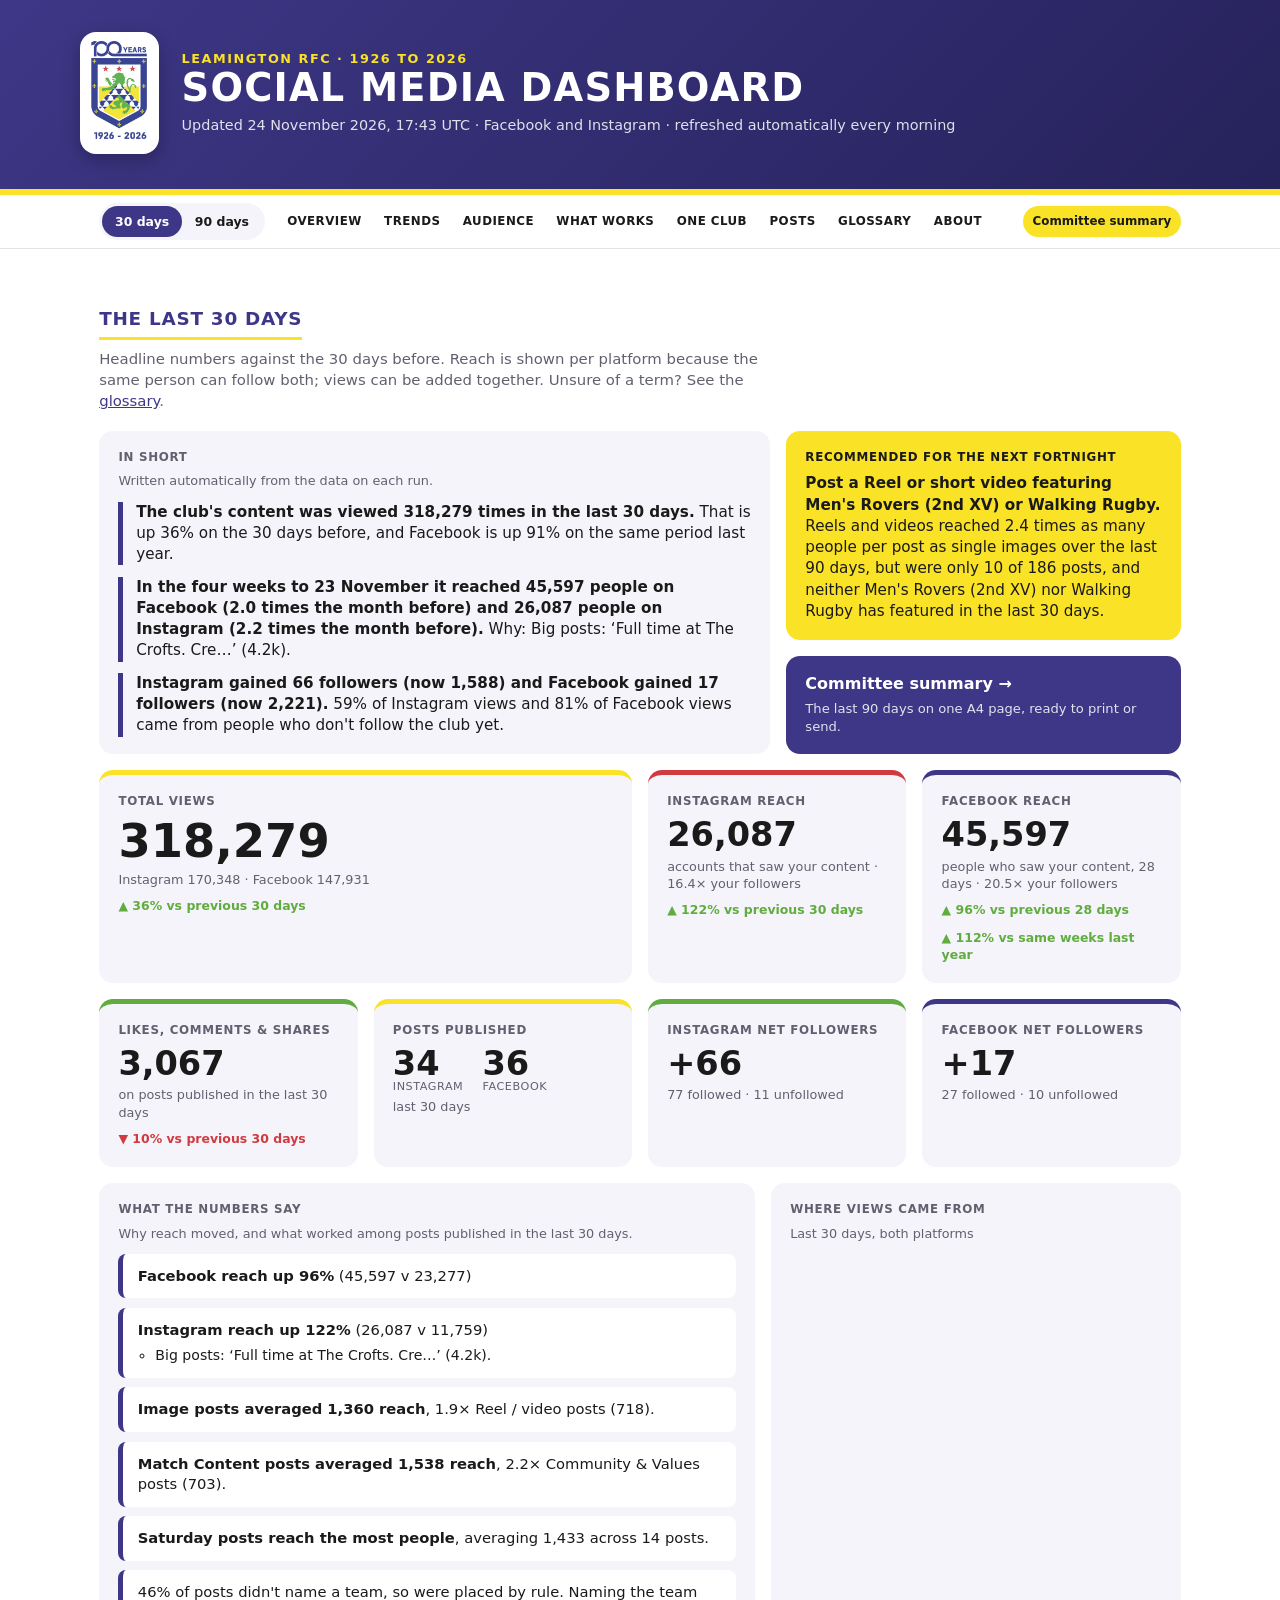
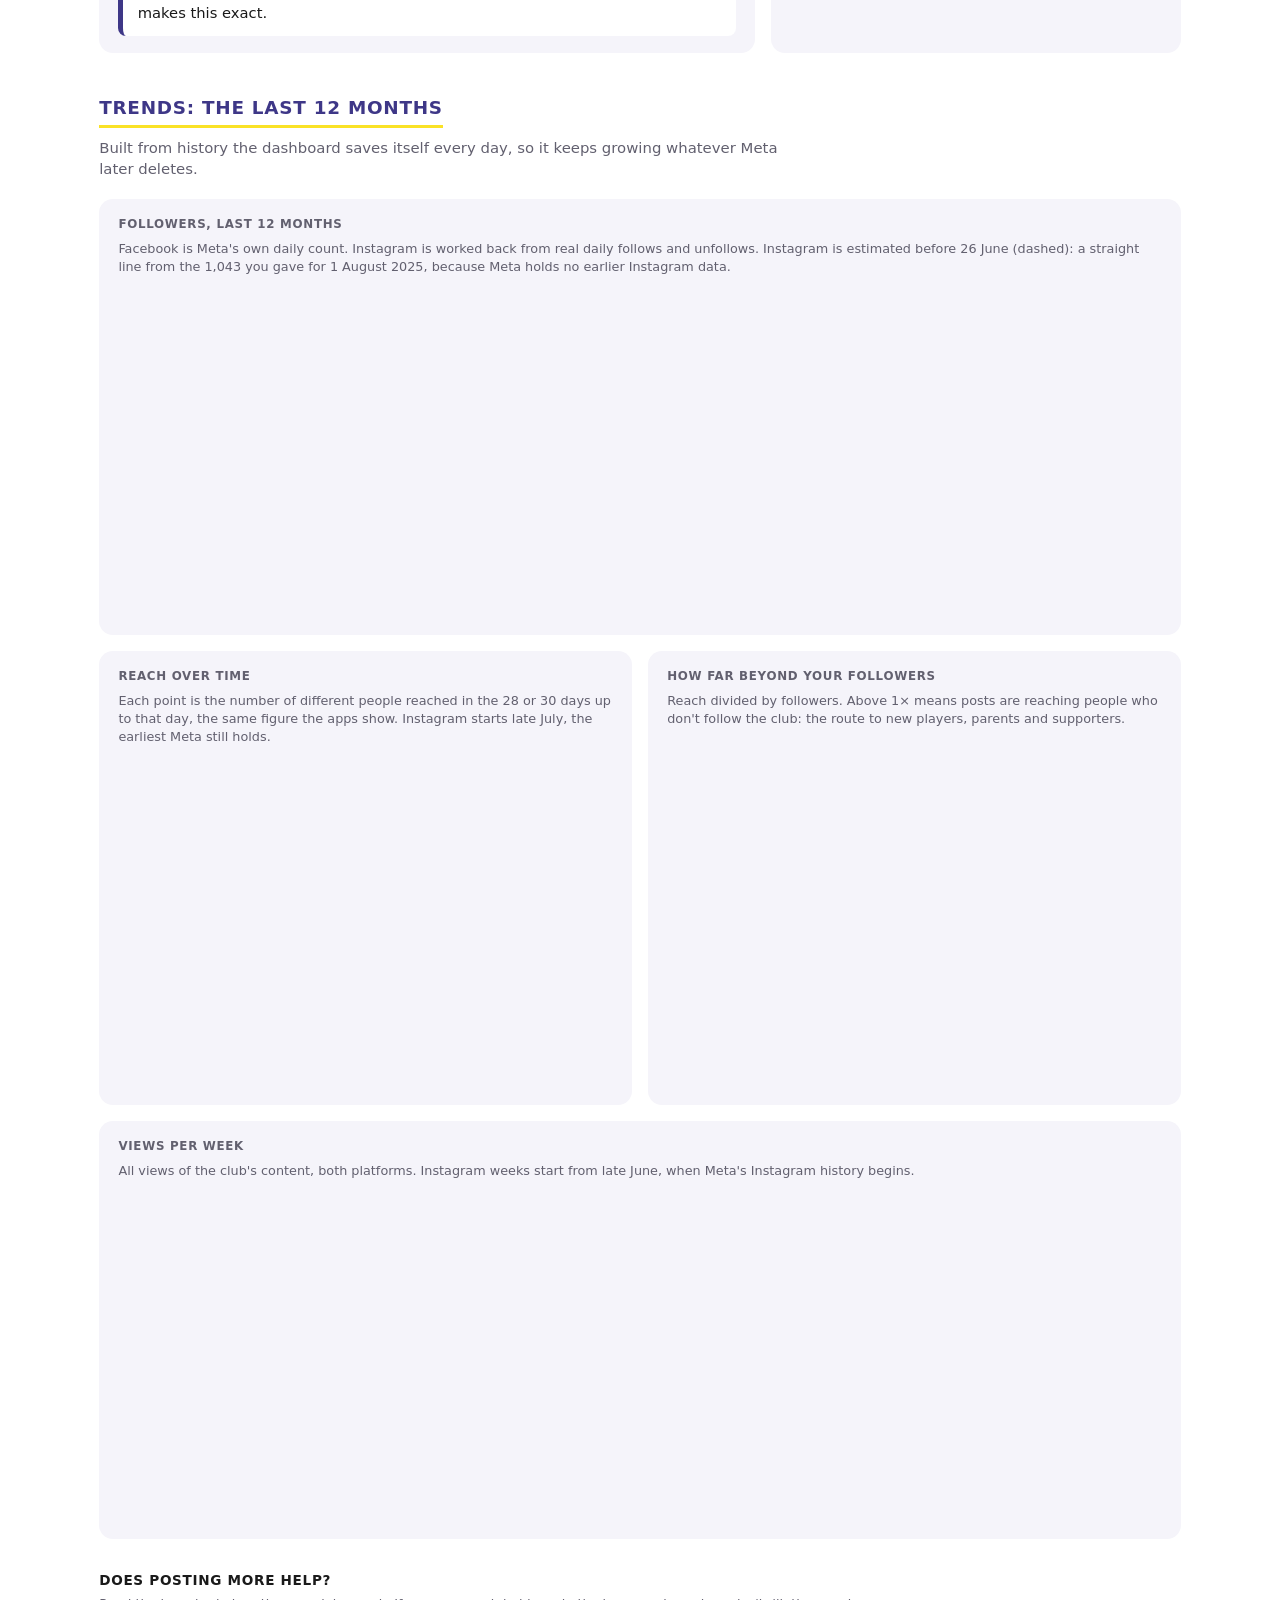
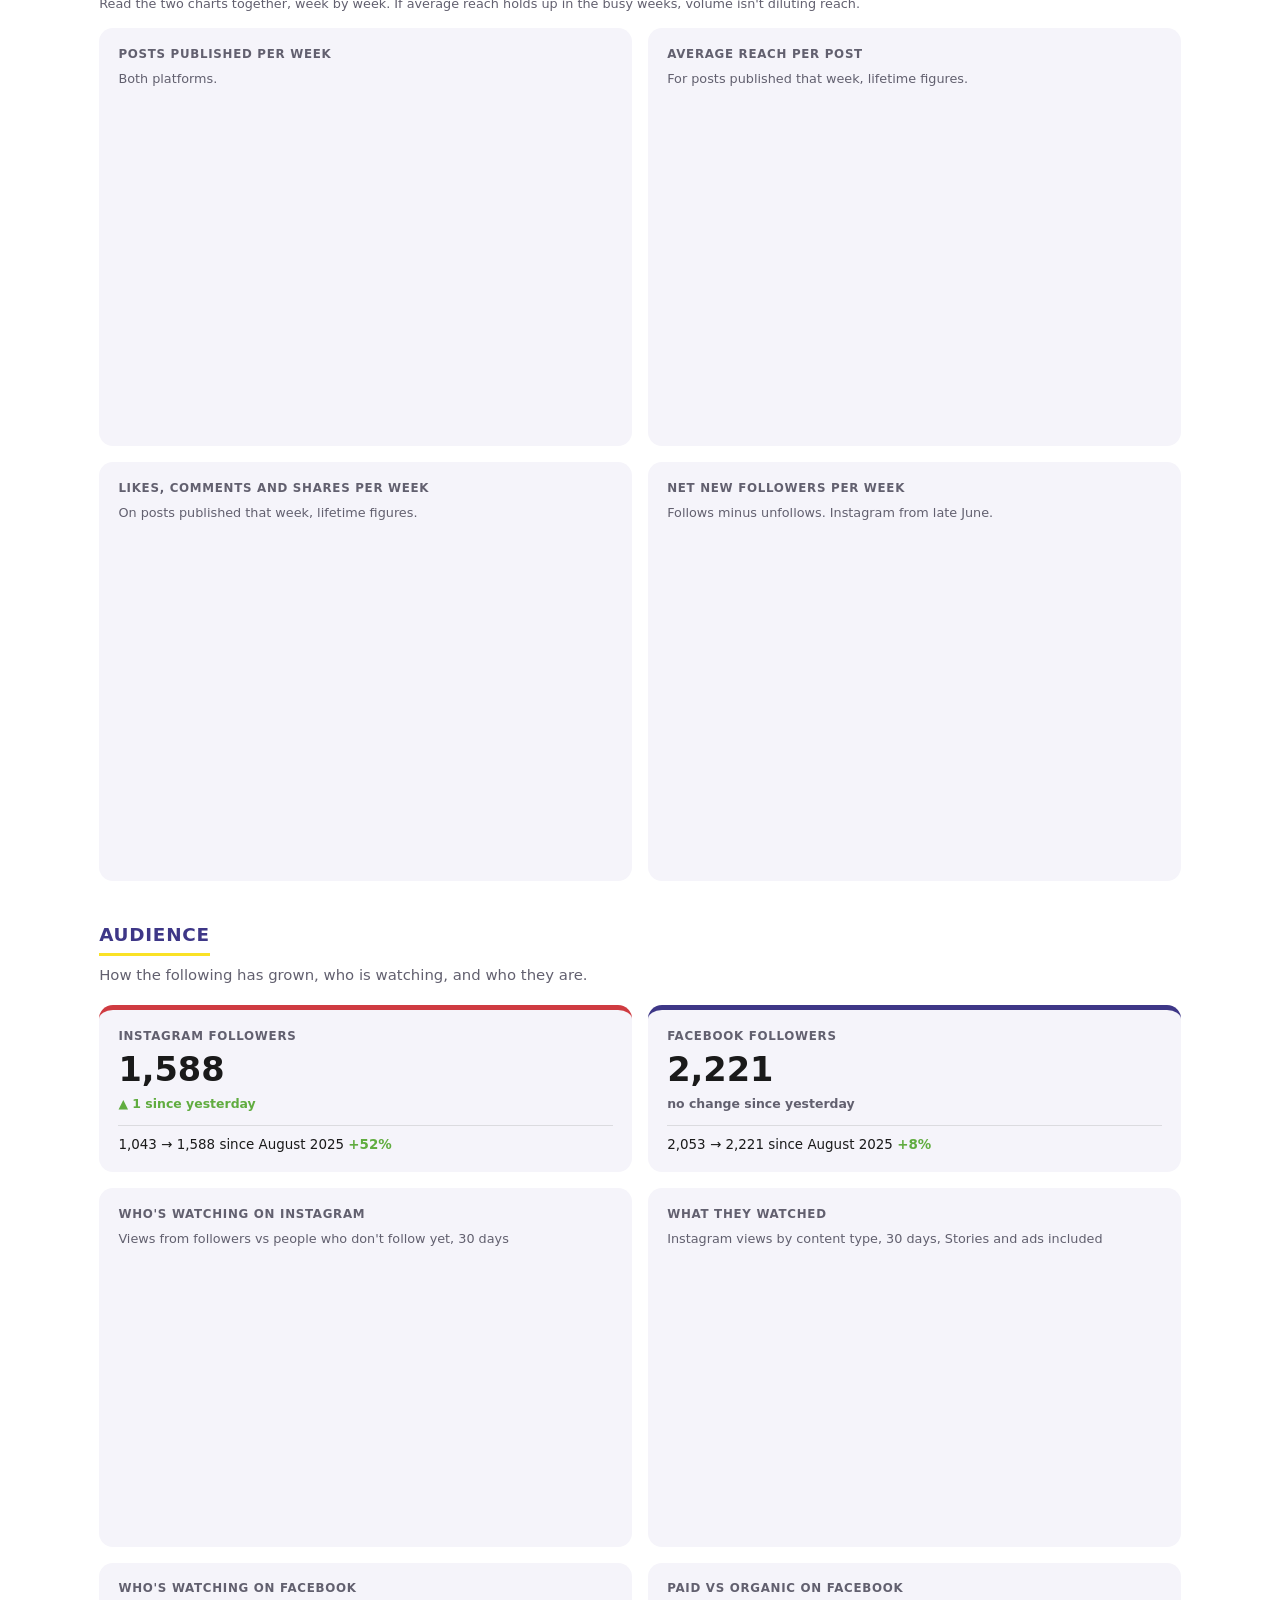
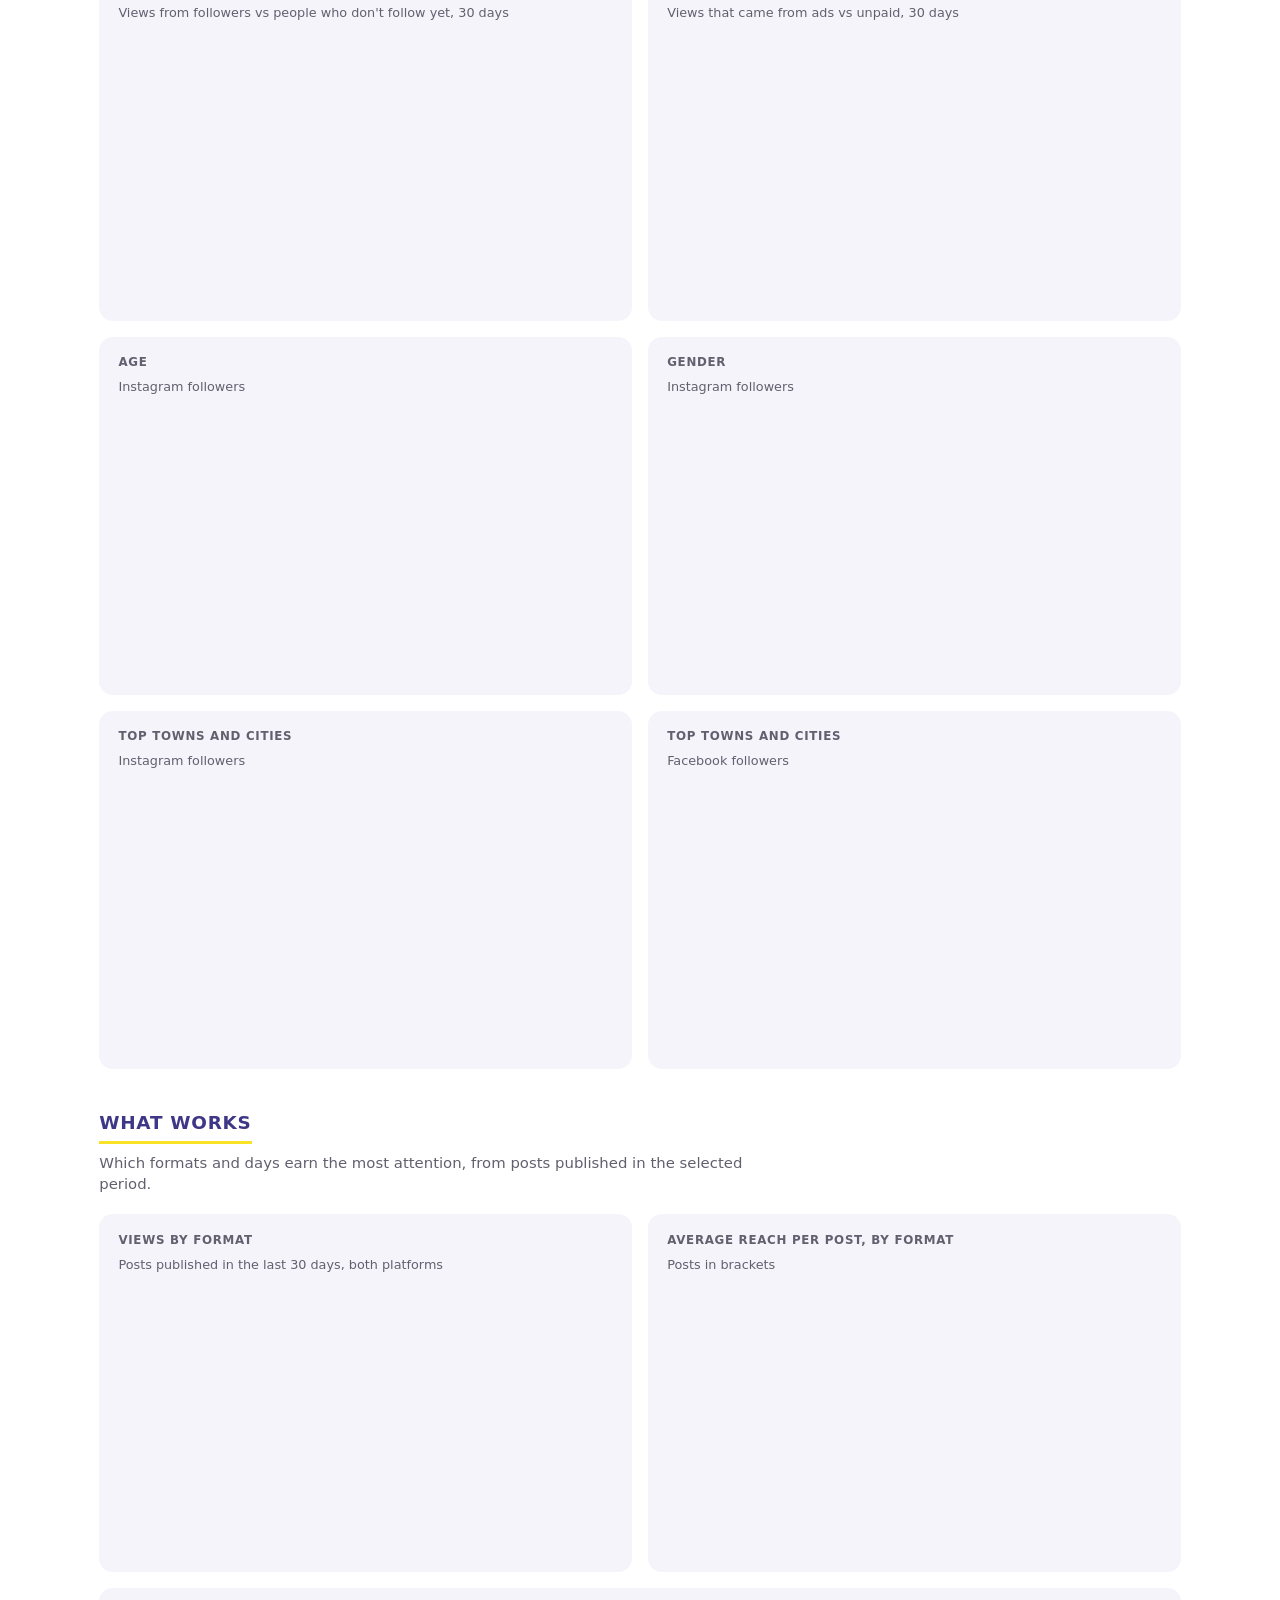
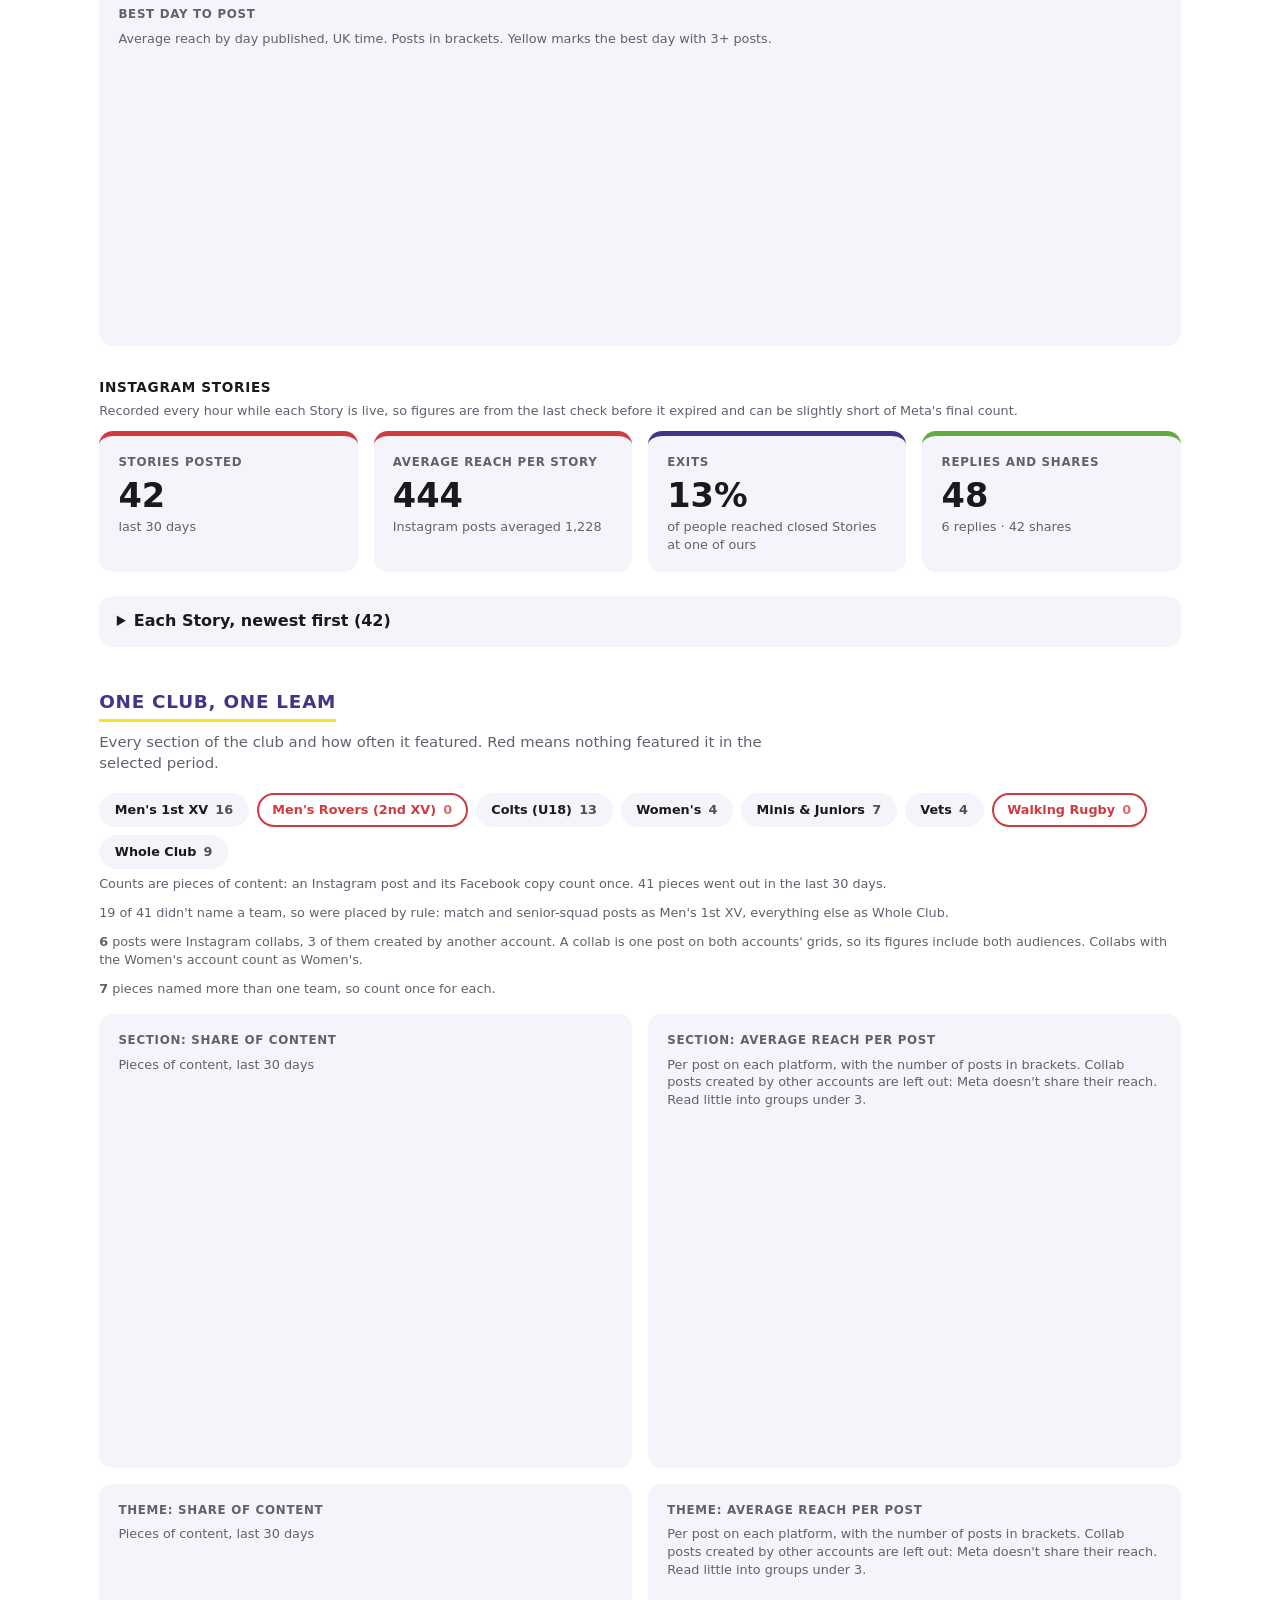
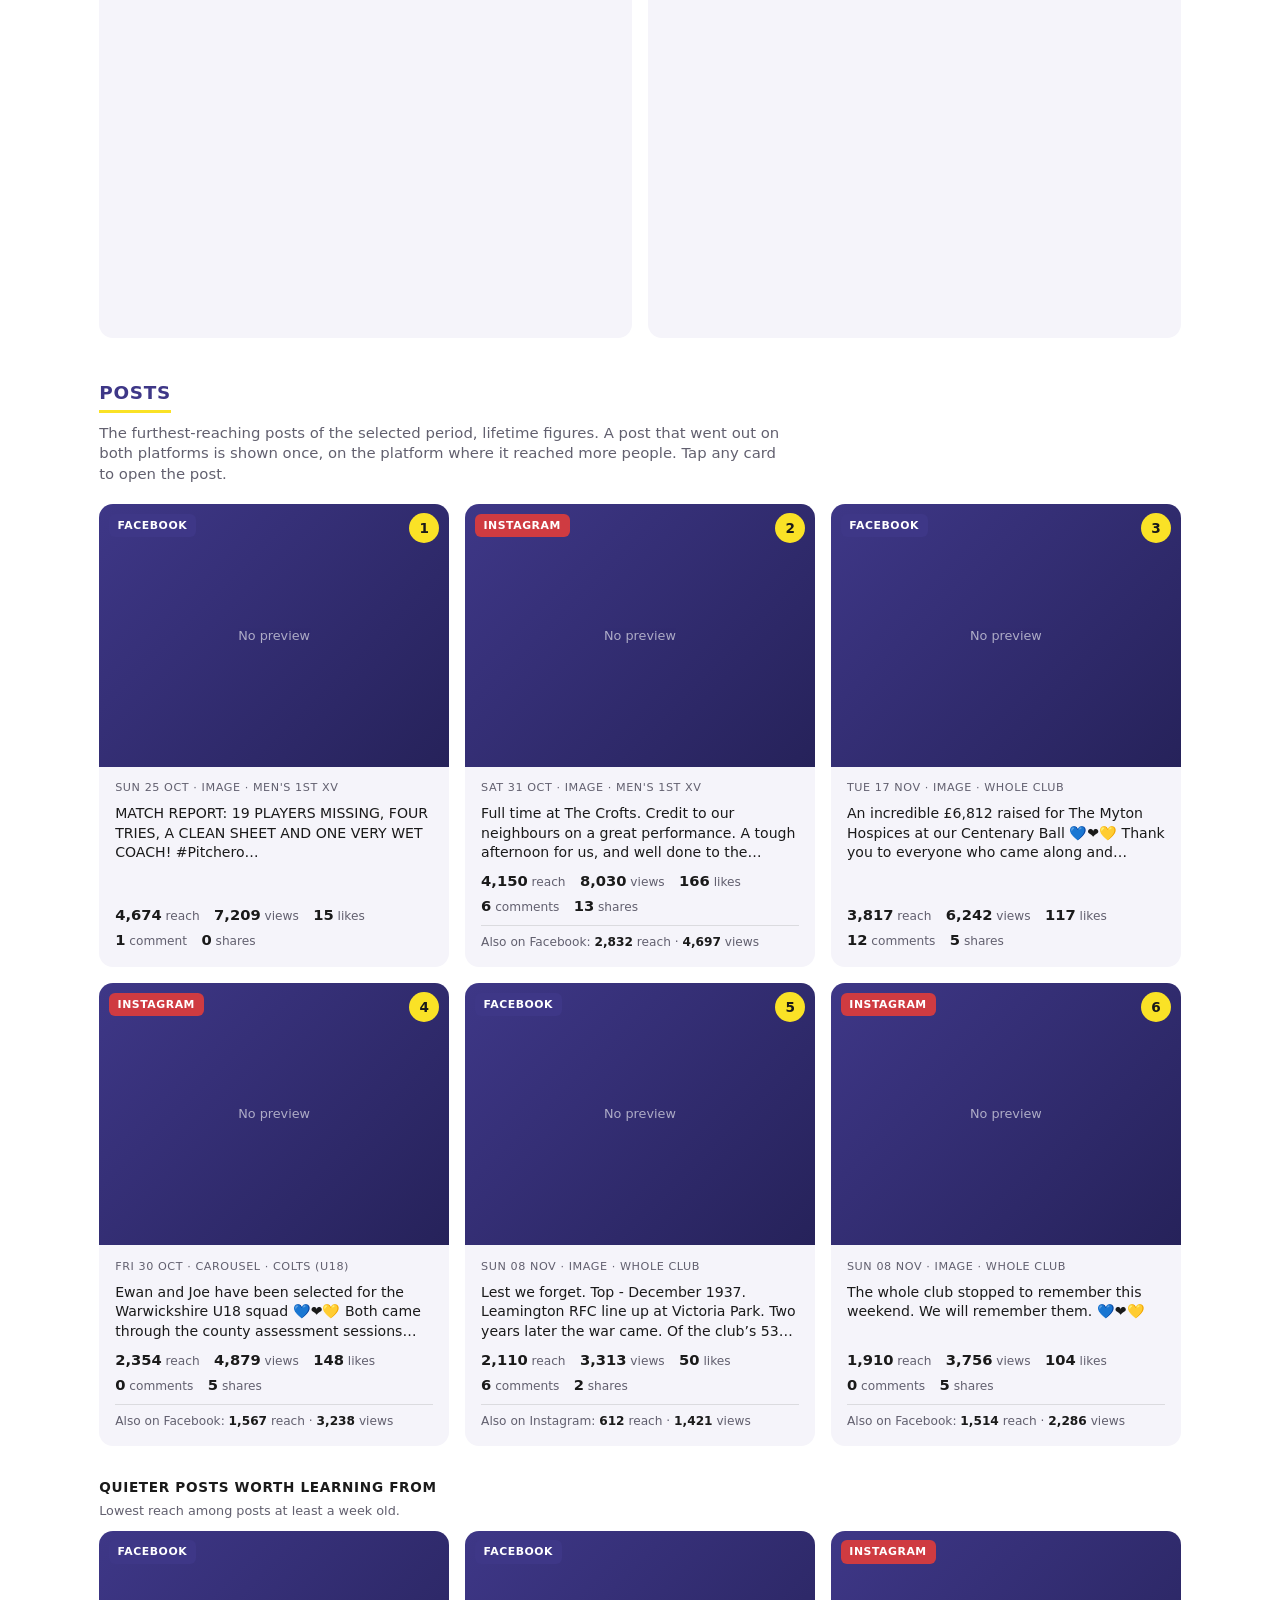
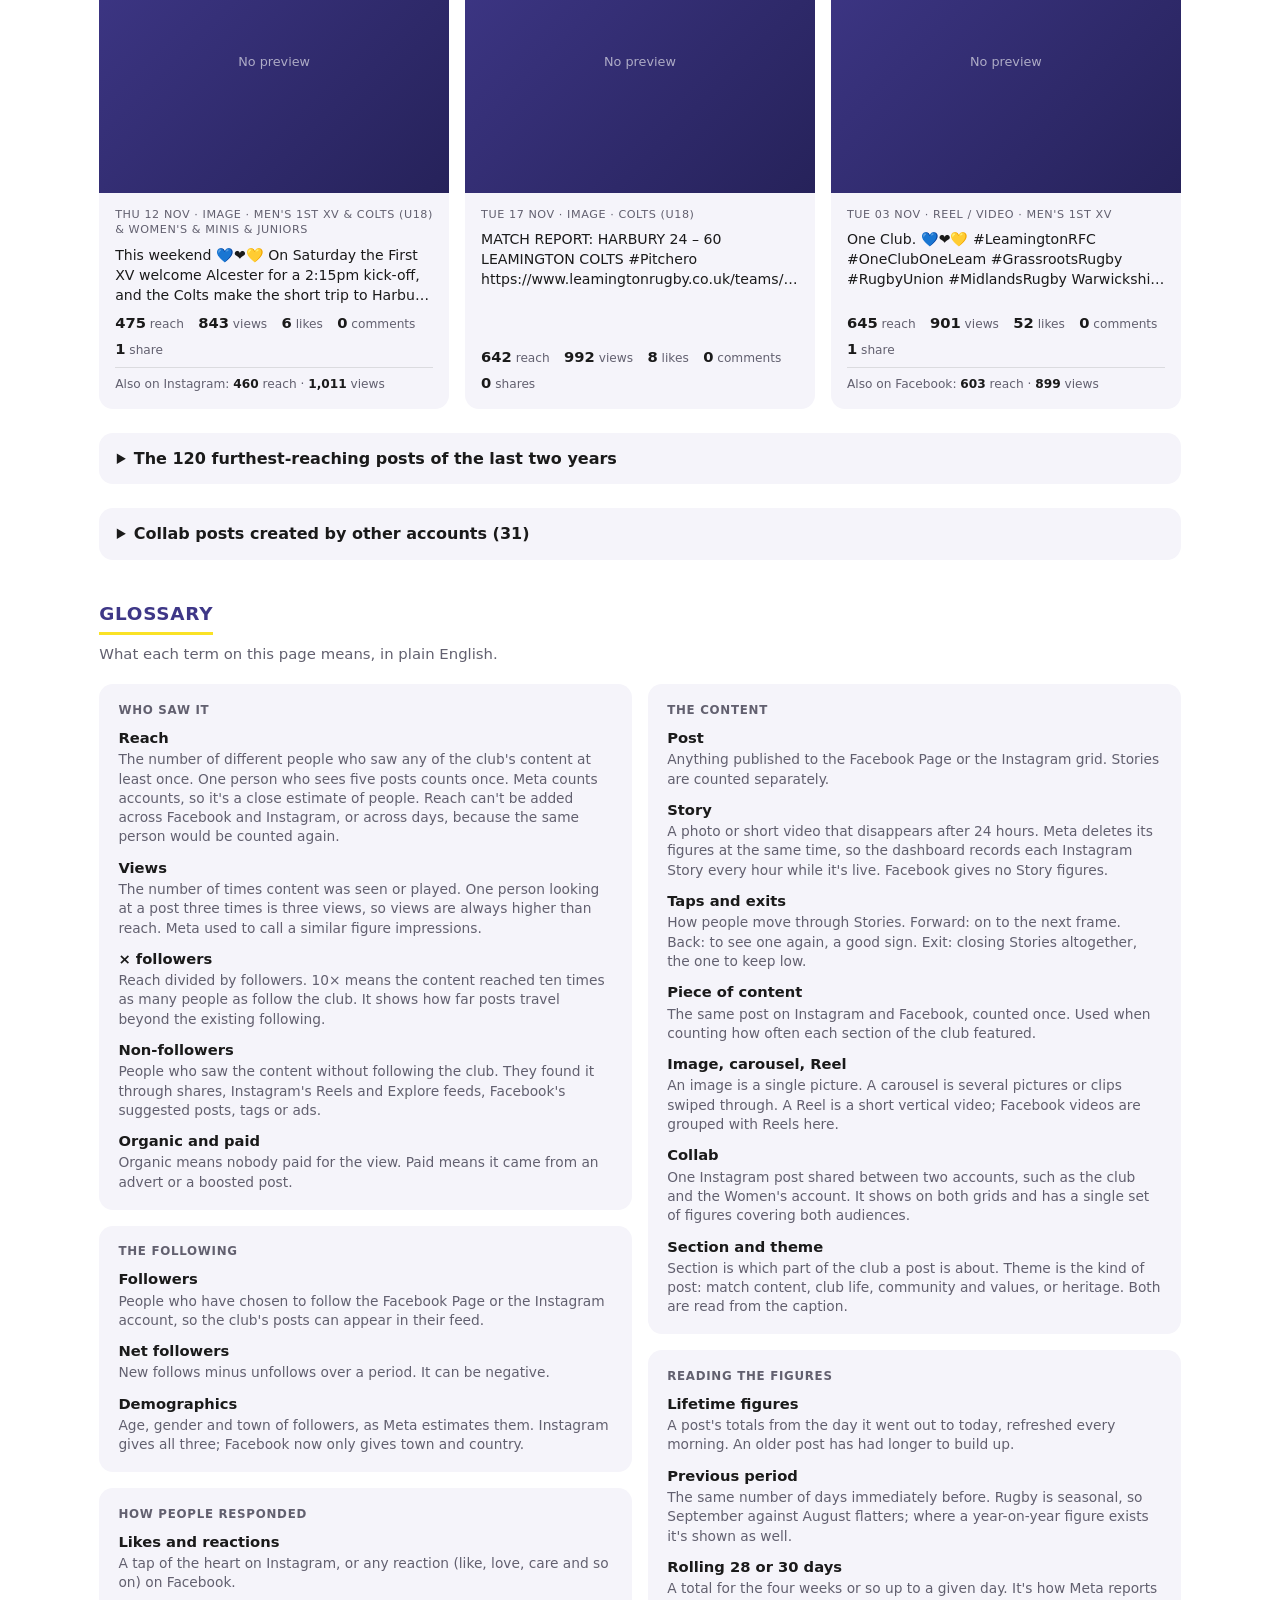
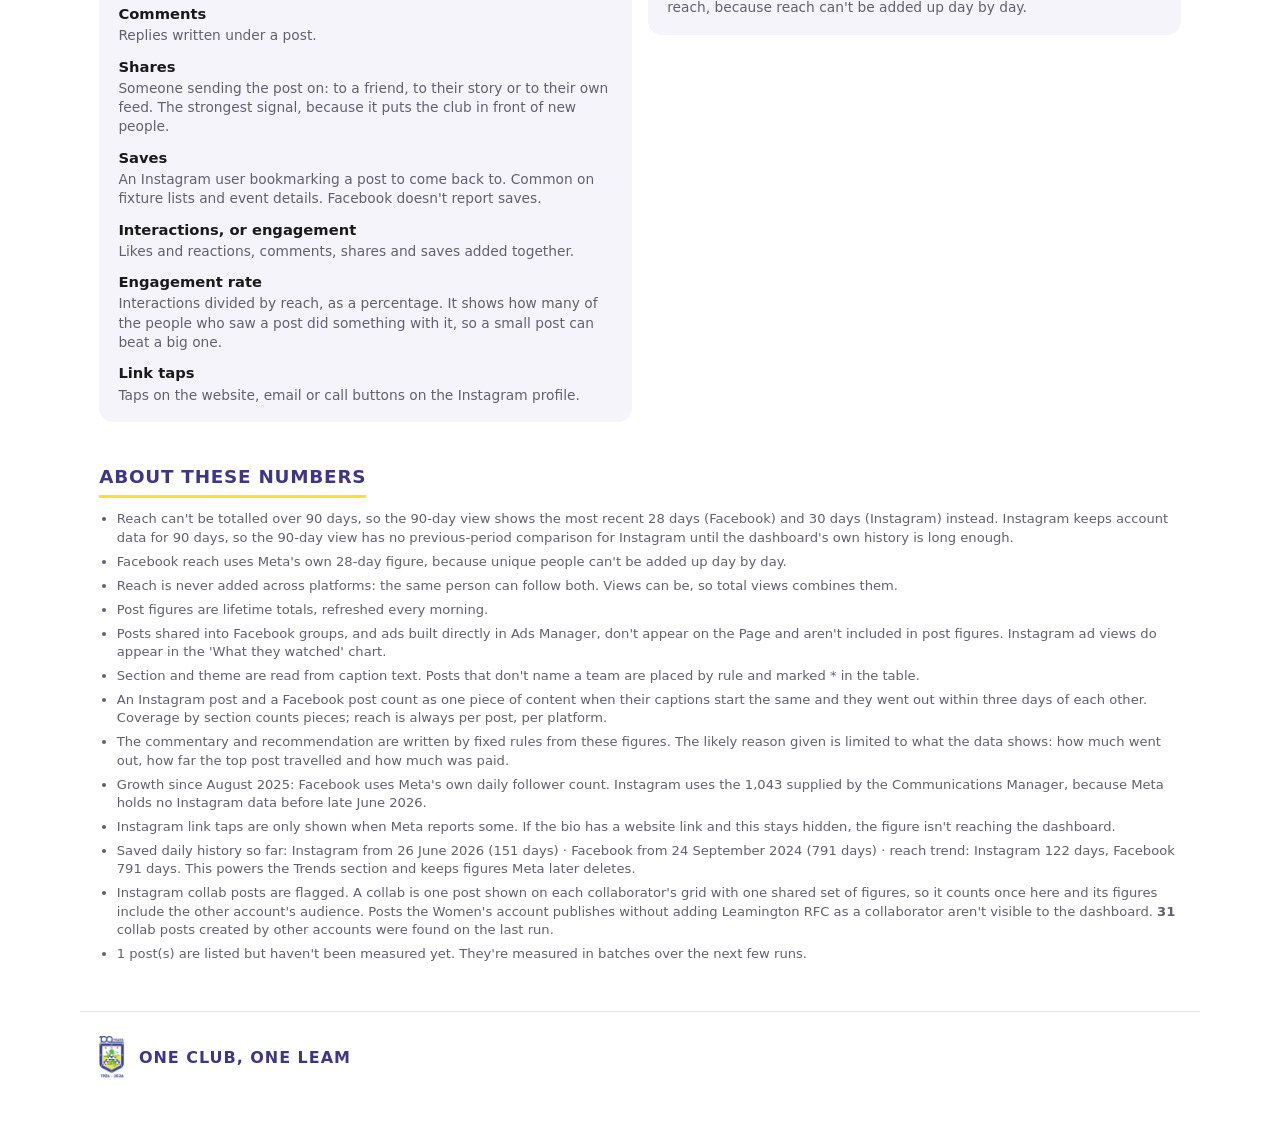
==== commit bf3fb5e5: "Daily snapshot: 2026-11-24" ====
--- a/docs/index.html
+++ b/docs/index.html
@@ -138,7 +138,7 @@
   <div>
     <div class="kicker">Leamington RFC · 1926 to 2026</div>
     <h1>Social Media Dashboard</h1>
-    <p>Updated 23 November 2026, 18:05 UTC · Facebook and Instagram · refreshed automatically every morning</p>
+    <p>Updated 24 November 2026, 17:43 UTC · Facebook and Instagram · refreshed automatically every morning</p>
   </div>
 </div></header>
 <nav><div class="inner">
@@ -151,17 +151,17 @@
 
 <section id='overview'><div class='p p30'><h2>The last 30 days</h2>
   <p class='lede'>Headline numbers against the 30 days before. Reach is shown per platform because the same person can follow both; views can be added together. Unsure of a term? See the <a href='#glossary'>glossary</a>.</p>
-  <div class='brief'><div class='card'><h3>In short</h3><p class='note'>Written automatically from the data on each run.</p><ol><li><strong>The club's content was viewed 328,372 times in the last 30 days.</strong> That is up 47% on the 30 days before, and Facebook is up 88% on the same period last year.</li><li><strong>In the four weeks to 22 November it reached 47,204 people on Facebook (2.1 times the month before) and 26,826 people on Instagram (2.4 times the month before).</strong> Why: Big posts: ‘Full time at The Crofts. Cre…’ (4.2k).</li><li><strong>Instagram gained 65 followers (now 1,587) and Facebook gained 17 followers (now 2,221).</strong> 57% of Instagram views and 81% of Facebook views came from people who don't follow the club yet.</li></ol></div><div class='brief-side'><div class='rec'><h3>Recommended for the next fortnight</h3><p><strong>Post a Reel or short video featuring Walking Rugby.</strong> Reels and videos reached 2.4 times as many people per post as single images over the last 90 days, but were only 10 of 186 posts, and Walking Rugby hasn't featured in the last 30 days.</p></div><a class='exec-card' href='exec.html'><strong>Committee summary</strong><span>The last 90 days on one A4 page, ready to print or send.</span></a></div></div>
-  <div class='stats'><div class='stat hero' style='border-top-color:#FAE226'><h3>Total views</h3><div class='big'>328,372</div><div class='sub'>Instagram 176,669 · Facebook 151,703</div><span class='delta up'>▲ 47% vs previous 30 days</span></div><div class='stat' style='border-top-color:#CF3B41'><h3>Instagram reach</h3><div class='big'>26,826</div><div class='sub'>accounts that saw your content · 16.9× your followers</div><span class='delta up'>▲ 143% vs previous 30 days</span></div><div class='stat' style='border-top-color:#3E3787'><h3>Facebook reach</h3><div class='big'>47,204</div><div class='sub'>people who saw your content, 28 days · 21.3× your followers</div><span class='delta up'>▲ 109% vs previous 28 days</span><br><span class='delta up'>▲ 106% vs same weeks last year</span></div><div class='stat' style='border-top-color:#60AC3F'><h3>Likes, comments & shares</h3><div class='big'>3,166</div><div class='sub'>on posts published in the last 30 days</div><span class='delta down'>▼ 6% vs previous 30 days</span></div><div class='stat' style='border-top-color:#FAE226'><h3>Posts published</h3><div class='big'><span class='split'><span>37<small>Instagram</small></span><span>38<small>Facebook</small></span></span></div><div class='sub'>last 30 days</div></div><div class='stat' style='border-top-color:#60AC3F'><h3>Instagram net followers</h3><div class='big'>+65</div><div class='sub'>76 followed · 11 unfollowed</div></div><div class='stat' style='border-top-color:#3E3787'><h3>Facebook net followers</h3><div class='big'>+17</div><div class='sub'>27 followed · 10 unfollowed</div></div></div>
+  <div class='brief'><div class='card'><h3>In short</h3><p class='note'>Written automatically from the data on each run.</p><ol><li><strong>The club's content was viewed 318,279 times in the last 30 days.</strong> That is up 36% on the 30 days before, and Facebook is up 91% on the same period last year.</li><li><strong>In the four weeks to 23 November it reached 45,597 people on Facebook (2.0 times the month before) and 26,087 people on Instagram (2.2 times the month before).</strong> Why: Big posts: ‘Full time at The Crofts. Cre…’ (4.2k).</li><li><strong>Instagram gained 66 followers (now 1,588) and Facebook gained 17 followers (now 2,221).</strong> 59% of Instagram views and 81% of Facebook views came from people who don't follow the club yet.</li></ol></div><div class='brief-side'><div class='rec'><h3>Recommended for the next fortnight</h3><p><strong>Post a Reel or short video featuring Men&#x27;s Rovers (2nd XV) or Walking Rugby.</strong> Reels and videos reached 2.4 times as many people per post as single images over the last 90 days, but were only 10 of 186 posts, and neither Men&#x27;s Rovers (2nd XV) nor Walking Rugby has featured in the last 30 days.</p></div><a class='exec-card' href='exec.html'><strong>Committee summary</strong><span>The last 90 days on one A4 page, ready to print or send.</span></a></div></div>
+  <div class='stats'><div class='stat hero' style='border-top-color:#FAE226'><h3>Total views</h3><div class='big'>318,279</div><div class='sub'>Instagram 170,348 · Facebook 147,931</div><span class='delta up'>▲ 36% vs previous 30 days</span></div><div class='stat' style='border-top-color:#CF3B41'><h3>Instagram reach</h3><div class='big'>26,087</div><div class='sub'>accounts that saw your content · 16.4× your followers</div><span class='delta up'>▲ 122% vs previous 30 days</span></div><div class='stat' style='border-top-color:#3E3787'><h3>Facebook reach</h3><div class='big'>45,597</div><div class='sub'>people who saw your content, 28 days · 20.5× your followers</div><span class='delta up'>▲ 96% vs previous 28 days</span><br><span class='delta up'>▲ 112% vs same weeks last year</span></div><div class='stat' style='border-top-color:#60AC3F'><h3>Likes, comments & shares</h3><div class='big'>3,067</div><div class='sub'>on posts published in the last 30 days</div><span class='delta down'>▼ 10% vs previous 30 days</span></div><div class='stat' style='border-top-color:#FAE226'><h3>Posts published</h3><div class='big'><span class='split'><span>34<small>Instagram</small></span><span>36<small>Facebook</small></span></span></div><div class='sub'>last 30 days</div></div><div class='stat' style='border-top-color:#60AC3F'><h3>Instagram net followers</h3><div class='big'>+66</div><div class='sub'>77 followed · 11 unfollowed</div></div><div class='stat' style='border-top-color:#3E3787'><h3>Facebook net followers</h3><div class='big'>+17</div><div class='sub'>27 followed · 10 unfollowed</div></div></div>
   <div class='grid-insights'>
-    <div class='card'><h3>What the numbers say</h3><p class='note'>Why reach moved, and what worked among posts published in the last 30 days.</p><ul class='insights'><li><strong>Facebook reach up 109%</strong> (47,204 v 22,601)</li><li><strong>Instagram reach up 143%</strong> (26,826 v 11,053)<ul class='why'><li>Big posts: ‘Full time at The Crofts. Cre…’ (4.2k).</li></ul></li><li><strong>Image posts averaged 1,348 reach</strong>, 1.9× Reel / video posts (716).</li><li><strong>Match Content posts averaged 1,519 reach</strong>, 2.2× Community &amp; Values posts (698).</li><li><strong>Saturday posts reach the most people</strong>, averaging 1,326 across 18 posts.</li><li>45% of posts didn't name a team, so were placed by rule. Naming the team makes this exact.</li></ul></div>
+    <div class='card'><h3>What the numbers say</h3><p class='note'>Why reach moved, and what worked among posts published in the last 30 days.</p><ul class='insights'><li><strong>Facebook reach up 96%</strong> (45,597 v 23,277)</li><li><strong>Instagram reach up 122%</strong> (26,087 v 11,759)<ul class='why'><li>Big posts: ‘Full time at The Crofts. Cre…’ (4.2k).</li></ul></li><li><strong>Image posts averaged 1,360 reach</strong>, 1.9× Reel / video posts (718).</li><li><strong>Match Content posts averaged 1,538 reach</strong>, 2.2× Community &amp; Values posts (703).</li><li><strong>Saturday posts reach the most people</strong>, averaging 1,433 across 14 posts.</li><li>46% of posts didn't name a team, so were placed by rule. Naming the team makes this exact.</li></ul></div>
     <div class='card'><h3>Where views came from</h3><p class='note'>Last 30 days, both platforms</p><div class='chart'><canvas id='viewsSplit_30' role='img' aria-label='Donut chart of views by platform'></canvas></div></div>
   </div></div><div class='p p90'><h2>The last 90 days</h2>
   <p class='lede'>Headline numbers against the 90 days before. Reach is shown per platform because the same person can follow both; views can be added together. Unsure of a term? See the <a href='#glossary'>glossary</a>.</p>
-  <div class='brief'><div class='card'><h3>In short</h3><p class='note'>Written automatically from the data on each run.</p><ol><li><strong>The club's content was viewed 730,093 times in the last 90 days.</strong> Facebook is up 153% on the 90 days before and up 87% on the same period last year.</li><li><strong>In the four weeks to 22 November it reached 47,204 people on Facebook (2.1 times the month before) and 26,826 people on Instagram (2.4 times the month before).</strong> Why: Big posts: ‘Full time at The Crofts. Cre…’ (4.2k).</li><li><strong>Instagram gained 171 followers (now 1,587) and Facebook gained 79 followers (now 2,221).</strong> 53% of Instagram views and 78% of Facebook views came from people who don't follow the club yet.</li></ol></div><div class='brief-side'><div class='rec'><h3>Recommended for the next fortnight</h3><p><strong>Post a Reel or short video featuring Walking Rugby.</strong> Reels and videos reached 2.4 times as many people per post as single images over the last 90 days, but were only 10 of 186 posts, and Walking Rugby hasn't featured in the last 30 days.</p></div><a class='exec-card' href='exec.html'><strong>Committee summary</strong><span>The last 90 days on one A4 page, ready to print or send.</span></a></div></div>
-  <div class='stats'><div class='stat hero' style='border-top-color:#FAE226'><h3>Total views</h3><div class='big'>730,093</div><div class='sub'>Instagram 372,069 · Facebook 358,024<br>No comparison: Instagram keeps 90 days of account data</div></div><div class='stat' style='border-top-color:#CF3B41'><h3>Instagram reach, latest 30 days</h3><div class='big'>26,826</div><div class='sub'>Meta can't total reach over 90 days, so this is the most recent 30 · 16.9× your followers</div></div><div class='stat' style='border-top-color:#3E3787'><h3>Facebook reach, latest 28 days</h3><div class='big'>47,204</div><div class='sub'>Meta can't total reach over 90 days, so this is the most recent 28 · 21.3× your followers</div><span class='delta up'>▲ 106% vs same weeks last year</span></div><div class='stat' style='border-top-color:#60AC3F'><h3>Likes, comments & shares</h3><div class='big'>8,417</div><div class='sub'>on posts published in the last 90 days</div><span class='delta up'>▲ 246% vs previous 90 days</span></div><div class='stat' style='border-top-color:#FAE226'><h3>Posts published</h3><div class='big'><span class='split'><span>92<small>Instagram</small></span><span>102<small>Facebook</small></span></span></div><div class='sub'>last 90 days</div></div><div class='stat' style='border-top-color:#60AC3F'><h3>Instagram net followers</h3><div class='big'>+171</div><div class='sub'>207 followed · 36 unfollowed</div></div><div class='stat' style='border-top-color:#3E3787'><h3>Facebook net followers</h3><div class='big'>+79</div><div class='sub'>110 followed · 31 unfollowed</div></div></div>
+  <div class='brief'><div class='card'><h3>In short</h3><p class='note'>Written automatically from the data on each run.</p><ol><li><strong>The club's content was viewed 733,537 times in the last 90 days.</strong> Facebook is up 157% on the 90 days before and up 88% on the same period last year.</li><li><strong>In the four weeks to 23 November it reached 45,597 people on Facebook (2.0 times the month before) and 26,087 people on Instagram (2.2 times the month before).</strong> Why: Big posts: ‘Full time at The Crofts. Cre…’ (4.2k).</li><li><strong>Instagram gained 173 followers (now 1,588) and Facebook gained 79 followers (now 2,221).</strong> 53% of Instagram views and 78% of Facebook views came from people who don't follow the club yet.</li></ol></div><div class='brief-side'><div class='rec'><h3>Recommended for the next fortnight</h3><p><strong>Post a Reel or short video featuring Men&#x27;s Rovers (2nd XV) or Walking Rugby.</strong> Reels and videos reached 2.4 times as many people per post as single images over the last 90 days, but were only 10 of 186 posts, and neither Men&#x27;s Rovers (2nd XV) nor Walking Rugby has featured in the last 30 days.</p></div><a class='exec-card' href='exec.html'><strong>Committee summary</strong><span>The last 90 days on one A4 page, ready to print or send.</span></a></div></div>
+  <div class='stats'><div class='stat hero' style='border-top-color:#FAE226'><h3>Total views</h3><div class='big'>733,537</div><div class='sub'>Instagram 374,201 · Facebook 359,336<br>No comparison: Instagram keeps 90 days of account data</div></div><div class='stat' style='border-top-color:#CF3B41'><h3>Instagram reach, latest 30 days</h3><div class='big'>26,087</div><div class='sub'>Meta can't total reach over 90 days, so this is the most recent 30 · 16.4× your followers</div></div><div class='stat' style='border-top-color:#3E3787'><h3>Facebook reach, latest 28 days</h3><div class='big'>45,597</div><div class='sub'>Meta can't total reach over 90 days, so this is the most recent 28 · 20.5× your followers</div><span class='delta up'>▲ 112% vs same weeks last year</span></div><div class='stat' style='border-top-color:#60AC3F'><h3>Likes, comments & shares</h3><div class='big'>8,431</div><div class='sub'>on posts published in the last 90 days</div><span class='delta up'>▲ 257% vs previous 90 days</span></div><div class='stat' style='border-top-color:#FAE226'><h3>Posts published</h3><div class='big'><span class='split'><span>92<small>Instagram</small></span><span>102<small>Facebook</small></span></span></div><div class='sub'>last 90 days</div></div><div class='stat' style='border-top-color:#60AC3F'><h3>Instagram net followers</h3><div class='big'>+173</div><div class='sub'>209 followed · 36 unfollowed</div></div><div class='stat' style='border-top-color:#3E3787'><h3>Facebook net followers</h3><div class='big'>+79</div><div class='sub'>110 followed · 31 unfollowed</div></div></div>
   <div class='grid-insights'>
-    <div class='card'><h3>What the numbers say</h3><p class='note'>Why reach moved, and what worked among posts published in the last 90 days.</p><ul class='insights'><li><strong>Facebook views up 153%</strong> (358,024 v 141,485)<ul class='why'><li>More posts (102 v 28).</li><li>Big posts: ‘Leamington&#x27;s best fireworks…’ (44.4k), ‘Today we say so long to Leam…’ (10.7k, local groups), ‘Give rugby a try If your chi…’ (10.6k, boosted).</li><li>5 videos v 3. They reach 2× other posts.</li></ul></li><li><strong>Reel / video posts averaged 3,361 reach</strong>, 2.7× Carousel posts (1,236).</li><li><strong>Club Life posts averaged 1,957 reach</strong>, 2.0× Community &amp; Values posts (971).</li><li><strong>Friday posts reach the most people</strong>, averaging 2,524 across 42 posts.</li><li>40% of posts didn't name a team, so were placed by rule. Naming the team makes this exact.</li></ul></div>
+    <div class='card'><h3>What the numbers say</h3><p class='note'>Why reach moved, and what worked among posts published in the last 90 days.</p><ul class='insights'><li><strong>Facebook views up 157%</strong> (359,336 v 140,035)<ul class='why'><li>More posts (102 v 27).</li><li>Big posts: ‘Leamington&#x27;s best fireworks…’ (44.4k), ‘Today we say so long to Leam…’ (10.7k, local groups), ‘Give rugby a try If your chi…’ (10.6k, boosted).</li><li>5 videos v 3. They reach 2× other posts.</li></ul></li><li><strong>Reel / video posts averaged 3,362 reach</strong>, 2.7× Carousel posts (1,243).</li><li><strong>Club Life posts averaged 1,961 reach</strong>, 2.0× Community &amp; Values posts (972).</li><li><strong>Friday posts reach the most people</strong>, averaging 2,525 across 42 posts.</li><li>40% of posts didn't name a team, so were placed by rule. Naming the team makes this exact.</li></ul></div>
     <div class='card'><h3>Where views came from</h3><p class='note'>Last 90 days, both platforms</p><div class='chart'><canvas id='viewsSplit_90' role='img' aria-label='Donut chart of views by platform'></canvas></div></div>
   </div></div></section>
 <section id='trends'>
@@ -172,7 +172,7 @@
 <section id='audience'>
   <h2>Audience</h2>
   <p class='lede'>How the following has grown, who is watching, and who they are.</p>
-  <div class='stats two'><div class='stat' style='border-top-color:#CF3B41'><h3>Instagram followers</h3><div class='big'>1,587</div><span class='delta up'>▲ 2 since yesterday</span><div class='story'>1,043 → 1,587 since August 2025 <strong>+52%</strong></div></div><div class='stat' style='border-top-color:#3E3787'><h3>Facebook followers</h3><div class='big'>2,221</div><span class='delta flat'>no change since yesterday</span><div class='story'>2,053 → 2,221 since August 2025 <strong>+8%</strong></div></div></div>
+  <div class='stats two'><div class='stat' style='border-top-color:#CF3B41'><h3>Instagram followers</h3><div class='big'>1,588</div><span class='delta up'>▲ 1 since yesterday</span><div class='story'>1,043 → 1,588 since August 2025 <strong>+52%</strong></div></div><div class='stat' style='border-top-color:#3E3787'><h3>Facebook followers</h3><div class='big'>2,221</div><span class='delta flat'>no change since yesterday</span><div class='story'>2,053 → 2,221 since August 2025 <strong>+8%</strong></div></div></div>
   <div class='p p30'><div class='grid-pairs'><div class='card'><h3>Who's watching on Instagram</h3><p class='note'>Views from followers vs people who don't follow yet, 30 days</p><div class='chart'><canvas id='followerSplit_30' role='img' aria-label='Donut chart of followers vs non-followers'></canvas></div></div><div class='card'><h3>What they watched</h3><p class='note'>Instagram views by content type, 30 days, Stories and ads included</p><div class='chart'><canvas id='productSplit_30' role='img' aria-label='Donut chart of views by content type'></canvas></div></div><div class='card'><h3>Who's watching on Facebook</h3><p class='note'>Views from followers vs people who don't follow yet, 30 days</p><div class='chart'><canvas id='fbFollowerSplit_30' role='img' aria-label='Donut chart of Facebook views by followers'></canvas></div></div><div class='card'><h3>Paid vs organic on Facebook</h3><p class='note'>Views that came from ads vs unpaid, 30 days</p><div class='chart'><canvas id='fbPaidSplit_30' role='img' aria-label='Donut chart of Facebook paid vs organic views'></canvas></div></div></div></div><div class='p p90'><div class='grid-pairs'><div class='card'><h3>Who's watching on Instagram</h3><p class='note'>Views from followers vs people who don't follow yet, 90 days</p><div class='chart'><canvas id='followerSplit_90' role='img' aria-label='Donut chart of followers vs non-followers'></canvas></div></div><div class='card'><h3>What they watched</h3><p class='note'>Instagram views by content type, 90 days, Stories and ads included</p><div class='chart'><canvas id='productSplit_90' role='img' aria-label='Donut chart of views by content type'></canvas></div></div><div class='card'><h3>Who's watching on Facebook</h3><p class='note'>Views from followers vs people who don't follow yet, 90 days</p><div class='chart'><canvas id='fbFollowerSplit_90' role='img' aria-label='Donut chart of Facebook views by followers'></canvas></div></div><div class='card'><h3>Paid vs organic on Facebook</h3><p class='note'>Views that came from ads vs unpaid, 90 days</p><div class='chart'><canvas id='fbPaidSplit_90' role='img' aria-label='Donut chart of Facebook paid vs organic views'></canvas></div></div></div></div>
   <div class='grid-pairs'><div class='card'><h3>Age</h3><p class='note'>Instagram followers</p><div class='chart'><canvas id='ageChart' role='img' aria-label='Bar chart of followers by age'></canvas></div></div><div class='card'><h3>Gender</h3><p class='note'>Instagram followers</p><div class='chart'><canvas id='genderChart' role='img' aria-label='Donut chart of followers by gender'></canvas></div></div><div class='card'><h3>Top towns and cities</h3><p class='note'>Instagram followers</p><div class='chart'><canvas id='cityChart' role='img' aria-label='Bar chart of followers by city'></canvas></div></div><div class='card'><h3>Top towns and cities</h3><p class='note'>Facebook followers</p><div class='chart'><canvas id='fbCityChart' role='img' aria-label='Bar chart of Facebook followers by city'></canvas></div></div></div>
 </section>
@@ -180,28 +180,28 @@
   <h2>What works</h2>
   <p class='lede'>Which formats and days earn the most attention, from posts published in the selected period.</p>
   <div class='p p30'><div class='grid2'><div class='card'><h3>Views by format</h3><p class='note'>Posts published in the last 30 days, both platforms</p><div class='chart'><canvas id='formatViews_30' role='img' aria-label='Donut chart of views by format'></canvas></div></div><div class='card'><h3>Average reach per post, by format</h3><p class='note'>Posts in brackets</p><div class='chart'><canvas id='formatReach_30' role='img' aria-label='Bar chart of average reach by format'></canvas></div></div></div><div class='grid1'><div class='card'><h3>Best day to post</h3><p class='note'>Average reach by day published, UK time. Posts in brackets. Yellow marks the best day with 3+ posts.</p><div class='chart'><canvas id='dayReach_30' role='img' aria-label='Bar chart of average reach by weekday'></canvas></div></div></div></div><div class='p p90'><div class='grid2'><div class='card'><h3>Views by format</h3><p class='note'>Posts published in the last 90 days, both platforms</p><div class='chart'><canvas id='formatViews_90' role='img' aria-label='Donut chart of views by format'></canvas></div></div><div class='card'><h3>Average reach per post, by format</h3><p class='note'>Posts in brackets</p><div class='chart'><canvas id='formatReach_90' role='img' aria-label='Bar chart of average reach by format'></canvas></div></div></div><div class='grid1'><div class='card'><h3>Best day to post</h3><p class='note'>Average reach by day published, UK time. Posts in brackets. Yellow marks the best day with 3+ posts.</p><div class='chart'><canvas id='dayReach_90' role='img' aria-label='Bar chart of average reach by weekday'></canvas></div></div></div></div>
-  <div class='p p30'><h3 class='sub-h'>Instagram Stories</h3><p class='note'>Recorded every hour while each Story is live, so figures are from the last check before it expired and can be slightly short of Meta's final count.</p><div class='stats'><div class='stat' style='border-top-color:#CF3B41'><h3>Stories posted</h3><div class='big'>42</div><div class='sub'>last 30 days</div></div><div class='stat' style='border-top-color:#CF3B41'><h3>Average reach per Story</h3><div class='big'>444</div><div class='sub'>Instagram posts averaged 1,202</div></div><div class='stat' style='border-top-color:#3E3787'><h3>Exits</h3><div class='big'>13%</div><div class='sub'>of people reached closed Stories at one of ours</div></div><div class='stat' style='border-top-color:#60AC3F'><h3>Replies and shares</h3><div class='big'>48</div><div class='sub'>6 replies · 42 shares</div></div></div><details><summary>Each Story, newest first (42)</summary><p class='note'>Forward: tapped on to the next frame. Back: tapped back to see it again. Exit: closed Stories. &lt;5 means Meta withholds figures under five.</p><div class='table-wrap'><table><thead><tr><th>Posted</th><th>Type</th><th>Reach</th><th>Views</th><th>Forward</th><th>Back</th><th>Exit</th><th>Replies</th><th>Shares</th></tr></thead><tbody><tr><td>Sat 21 Nov 09:17</td><td>Video</td><td>377</td><td>530</td><td>204</td><td>7</td><td>185</td><td>1</td><td>0</td></tr><tr><td>Sun 15 Nov 12:10</td><td>Video</td><td>326</td><td>415</td><td>197</td><td>40</td><td>86</td><td>0</td><td>1</td></tr><tr><td>Sun 15 Nov 11:34</td><td>Photo</td><td>342</td><td>421</td><td>297</td><td>21</td><td>42</td><td>0</td><td>0</td></tr><tr><td>Sun 15 Nov 11:10</td><td>Video</td><td>353</td><td>413</td><td>303</td><td>22</td><td>28</td><td>0</td><td>0</td></tr><tr><td>Sun 15 Nov 11:10</td><td>Video</td><td>362</td><td>418</td><td>339</td><td>30</td><td>15</td><td>0</td><td>0</td></tr><tr><td>Sun 15 Nov 10:50</td><td>Video</td><td>381</td><td>467</td><td>311</td><td>30</td><td>39</td><td>0</td><td>0</td></tr><tr><td>Sat 14 Nov 20:30</td><td>Video</td><td>402</td><td>572</td><td>248</td><td>55</td><td>73</td><td>0</td><td>1</td></tr><tr><td>Sat 14 Nov 16:05</td><td>Video</td><td>881</td><td>1,346</td><td>295</td><td>73</td><td>82</td><td>2</td><td>5</td></tr><tr><td>Sat 14 Nov 14:35</td><td>Video</td><td>317</td><td>469</td><td>248</td><td>38</td><td>81</td><td>0</td><td>3</td></tr><tr><td>Sat 14 Nov 11:10</td><td>Video</td><td>412</td><td>586</td><td>295</td><td>53</td><td>101</td><td>0</td><td>1</td></tr><tr><td>Sat 14 Nov 11:10</td><td>Video</td><td>363</td><td>499</td><td>348</td><td>1</td><td>49</td><td>0</td><td>0</td></tr><tr><td>Fri 13 Nov 10:28</td><td>Photo</td><td>354</td><td>451</td><td>212</td><td>7</td><td>116</td><td>0</td><td>0</td></tr><tr><td>Tue 10 Nov 08:16</td><td>Video</td><td>252</td><td>284</td><td>157</td><td>6</td><td>88</td><td>0</td><td>0</td></tr><tr><td>Tue 10 Nov 08:16</td><td>Video</td><td>273</td><td>306</td><td>216</td><td>2</td><td>47</td><td>0</td><td>0</td></tr><tr><td>Sun 08 Nov 11:38</td><td>Photo</td><td>496</td><td>583</td><td>239</td><td>26</td><td>98</td><td>1</td><td>1</td></tr><tr><td>Sun 08 Nov 10:39</td><td>Video</td><td>368</td><td>450</td><td>300</td><td>18</td><td>74</td><td>0</td><td>2</td></tr><tr><td>Sat 07 Nov 18:09</td><td>Video</td><td>707</td><td>986</td><td>254</td><td>69</td><td>92</td><td>0</td><td>3</td></tr><tr><td>Sat 07 Nov 18:01</td><td>Video</td><td>493</td><td>744</td><td>246</td><td>23</td><td>28</td><td>0</td><td>1</td></tr><tr><td>Sat 07 Nov 16:06</td><td>Video</td><td>293</td><td>377</td><td>258</td><td>36</td><td>54</td><td>0</td><td>0</td></tr><tr><td>Sat 07 Nov 16:00</td><td>Photo</td><td>298</td><td>375</td><td>302</td><td>35</td><td>15</td><td>1</td><td>0</td></tr></tbody></table></div></details></div><div class='p p90'><h3 class='sub-h'>Instagram Stories</h3><p class='note'>Recorded every hour while each Story is live, so figures are from the last check before it expired and can be slightly short of Meta's final count.</p><div class='stats'><div class='stat' style='border-top-color:#CF3B41'><h3>Stories posted</h3><div class='big'>42</div><div class='sub'>last 90 days</div></div><div class='stat' style='border-top-color:#CF3B41'><h3>Average reach per Story</h3><div class='big'>444</div><div class='sub'>Instagram posts averaged 1,303</div></div><div class='stat' style='border-top-color:#3E3787'><h3>Exits</h3><div class='big'>13%</div><div class='sub'>of people reached closed Stories at one of ours</div></div><div class='stat' style='border-top-color:#60AC3F'><h3>Replies and shares</h3><div class='big'>48</div><div class='sub'>6 replies · 42 shares</div></div></div><details><summary>Each Story, newest first (42)</summary><p class='note'>Forward: tapped on to the next frame. Back: tapped back to see it again. Exit: closed Stories. &lt;5 means Meta withholds figures under five.</p><div class='table-wrap'><table><thead><tr><th>Posted</th><th>Type</th><th>Reach</th><th>Views</th><th>Forward</th><th>Back</th><th>Exit</th><th>Replies</th><th>Shares</th></tr></thead><tbody><tr><td>Sat 21 Nov 09:17</td><td>Video</td><td>377</td><td>530</td><td>204</td><td>7</td><td>185</td><td>1</td><td>0</td></tr><tr><td>Sun 15 Nov 12:10</td><td>Video</td><td>326</td><td>415</td><td>197</td><td>40</td><td>86</td><td>0</td><td>1</td></tr><tr><td>Sun 15 Nov 11:34</td><td>Photo</td><td>342</td><td>421</td><td>297</td><td>21</td><td>42</td><td>0</td><td>0</td></tr><tr><td>Sun 15 Nov 11:10</td><td>Video</td><td>353</td><td>413</td><td>303</td><td>22</td><td>28</td><td>0</td><td>0</td></tr><tr><td>Sun 15 Nov 11:10</td><td>Video</td><td>362</td><td>418</td><td>339</td><td>30</td><td>15</td><td>0</td><td>0</td></tr><tr><td>Sun 15 Nov 10:50</td><td>Video</td><td>381</td><td>467</td><td>311</td><td>30</td><td>39</td><td>0</td><td>0</td></tr><tr><td>Sat 14 Nov 20:30</td><td>Video</td><td>402</td><td>572</td><td>248</td><td>55</td><td>73</td><td>0</td><td>1</td></tr><tr><td>Sat 14 Nov 16:05</td><td>Video</td><td>881</td><td>1,346</td><td>295</td><td>73</td><td>82</td><td>2</td><td>5</td></tr><tr><td>Sat 14 Nov 14:35</td><td>Video</td><td>317</td><td>469</td><td>248</td><td>38</td><td>81</td><td>0</td><td>3</td></tr><tr><td>Sat 14 Nov 11:10</td><td>Video</td><td>412</td><td>586</td><td>295</td><td>53</td><td>101</td><td>0</td><td>1</td></tr><tr><td>Sat 14 Nov 11:10</td><td>Video</td><td>363</td><td>499</td><td>348</td><td>1</td><td>49</td><td>0</td><td>0</td></tr><tr><td>Fri 13 Nov 10:28</td><td>Photo</td><td>354</td><td>451</td><td>212</td><td>7</td><td>116</td><td>0</td><td>0</td></tr><tr><td>Tue 10 Nov 08:16</td><td>Video</td><td>252</td><td>284</td><td>157</td><td>6</td><td>88</td><td>0</td><td>0</td></tr><tr><td>Tue 10 Nov 08:16</td><td>Video</td><td>273</td><td>306</td><td>216</td><td>2</td><td>47</td><td>0</td><td>0</td></tr><tr><td>Sun 08 Nov 11:38</td><td>Photo</td><td>496</td><td>583</td><td>239</td><td>26</td><td>98</td><td>1</td><td>1</td></tr><tr><td>Sun 08 Nov 10:39</td><td>Video</td><td>368</td><td>450</td><td>300</td><td>18</td><td>74</td><td>0</td><td>2</td></tr><tr><td>Sat 07 Nov 18:09</td><td>Video</td><td>707</td><td>986</td><td>254</td><td>69</td><td>92</td><td>0</td><td>3</td></tr><tr><td>Sat 07 Nov 18:01</td><td>Video</td><td>493</td><td>744</td><td>246</td><td>23</td><td>28</td><td>0</td><td>1</td></tr><tr><td>Sat 07 Nov 16:06</td><td>Video</td><td>293</td><td>377</td><td>258</td><td>36</td><td>54</td><td>0</td><td>0</td></tr><tr><td>Sat 07 Nov 16:00</td><td>Photo</td><td>298</td><td>375</td><td>302</td><td>35</td><td>15</td><td>1</td><td>0</td></tr></tbody></table></div></details></div>
+  <div class='p p30'><h3 class='sub-h'>Instagram Stories</h3><p class='note'>Recorded every hour while each Story is live, so figures are from the last check before it expired and can be slightly short of Meta's final count.</p><div class='stats'><div class='stat' style='border-top-color:#CF3B41'><h3>Stories posted</h3><div class='big'>42</div><div class='sub'>last 30 days</div></div><div class='stat' style='border-top-color:#CF3B41'><h3>Average reach per Story</h3><div class='big'>444</div><div class='sub'>Instagram posts averaged 1,228</div></div><div class='stat' style='border-top-color:#3E3787'><h3>Exits</h3><div class='big'>13%</div><div class='sub'>of people reached closed Stories at one of ours</div></div><div class='stat' style='border-top-color:#60AC3F'><h3>Replies and shares</h3><div class='big'>48</div><div class='sub'>6 replies · 42 shares</div></div></div><details><summary>Each Story, newest first (42)</summary><p class='note'>Forward: tapped on to the next frame. Back: tapped back to see it again. Exit: closed Stories. &lt;5 means Meta withholds figures under five.</p><div class='table-wrap'><table><thead><tr><th>Posted</th><th>Type</th><th>Reach</th><th>Views</th><th>Forward</th><th>Back</th><th>Exit</th><th>Replies</th><th>Shares</th></tr></thead><tbody><tr><td>Sat 21 Nov 09:17</td><td>Video</td><td>377</td><td>530</td><td>204</td><td>7</td><td>185</td><td>1</td><td>0</td></tr><tr><td>Sun 15 Nov 12:10</td><td>Video</td><td>326</td><td>415</td><td>197</td><td>40</td><td>86</td><td>0</td><td>1</td></tr><tr><td>Sun 15 Nov 11:34</td><td>Photo</td><td>342</td><td>421</td><td>297</td><td>21</td><td>42</td><td>0</td><td>0</td></tr><tr><td>Sun 15 Nov 11:10</td><td>Video</td><td>353</td><td>413</td><td>303</td><td>22</td><td>28</td><td>0</td><td>0</td></tr><tr><td>Sun 15 Nov 11:10</td><td>Video</td><td>362</td><td>418</td><td>339</td><td>30</td><td>15</td><td>0</td><td>0</td></tr><tr><td>Sun 15 Nov 10:50</td><td>Video</td><td>381</td><td>467</td><td>311</td><td>30</td><td>39</td><td>0</td><td>0</td></tr><tr><td>Sat 14 Nov 20:30</td><td>Video</td><td>402</td><td>572</td><td>248</td><td>55</td><td>73</td><td>0</td><td>1</td></tr><tr><td>Sat 14 Nov 16:05</td><td>Video</td><td>881</td><td>1,346</td><td>295</td><td>73</td><td>82</td><td>2</td><td>5</td></tr><tr><td>Sat 14 Nov 14:35</td><td>Video</td><td>317</td><td>469</td><td>248</td><td>38</td><td>81</td><td>0</td><td>3</td></tr><tr><td>Sat 14 Nov 11:10</td><td>Video</td><td>412</td><td>586</td><td>295</td><td>53</td><td>101</td><td>0</td><td>1</td></tr><tr><td>Sat 14 Nov 11:10</td><td>Video</td><td>363</td><td>499</td><td>348</td><td>1</td><td>49</td><td>0</td><td>0</td></tr><tr><td>Fri 13 Nov 10:28</td><td>Photo</td><td>354</td><td>451</td><td>212</td><td>7</td><td>116</td><td>0</td><td>0</td></tr><tr><td>Tue 10 Nov 08:16</td><td>Video</td><td>252</td><td>284</td><td>157</td><td>6</td><td>88</td><td>0</td><td>0</td></tr><tr><td>Tue 10 Nov 08:16</td><td>Video</td><td>273</td><td>306</td><td>216</td><td>2</td><td>47</td><td>0</td><td>0</td></tr><tr><td>Sun 08 Nov 11:38</td><td>Photo</td><td>496</td><td>583</td><td>239</td><td>26</td><td>98</td><td>1</td><td>1</td></tr><tr><td>Sun 08 Nov 10:39</td><td>Video</td><td>368</td><td>450</td><td>300</td><td>18</td><td>74</td><td>0</td><td>2</td></tr><tr><td>Sat 07 Nov 18:09</td><td>Video</td><td>707</td><td>986</td><td>254</td><td>69</td><td>92</td><td>0</td><td>3</td></tr><tr><td>Sat 07 Nov 18:01</td><td>Video</td><td>493</td><td>744</td><td>246</td><td>23</td><td>28</td><td>0</td><td>1</td></tr><tr><td>Sat 07 Nov 16:06</td><td>Video</td><td>293</td><td>377</td><td>258</td><td>36</td><td>54</td><td>0</td><td>0</td></tr><tr><td>Sat 07 Nov 16:00</td><td>Photo</td><td>298</td><td>375</td><td>302</td><td>35</td><td>15</td><td>1</td><td>0</td></tr></tbody></table></div></details></div><div class='p p90'><h3 class='sub-h'>Instagram Stories</h3><p class='note'>Recorded every hour while each Story is live, so figures are from the last check before it expired and can be slightly short of Meta's final count.</p><div class='stats'><div class='stat' style='border-top-color:#CF3B41'><h3>Stories posted</h3><div class='big'>42</div><div class='sub'>last 90 days</div></div><div class='stat' style='border-top-color:#CF3B41'><h3>Average reach per Story</h3><div class='big'>444</div><div class='sub'>Instagram posts averaged 1,307</div></div><div class='stat' style='border-top-color:#3E3787'><h3>Exits</h3><div class='big'>13%</div><div class='sub'>of people reached closed Stories at one of ours</div></div><div class='stat' style='border-top-color:#60AC3F'><h3>Replies and shares</h3><div class='big'>48</div><div class='sub'>6 replies · 42 shares</div></div></div><details><summary>Each Story, newest first (42)</summary><p class='note'>Forward: tapped on to the next frame. Back: tapped back to see it again. Exit: closed Stories. &lt;5 means Meta withholds figures under five.</p><div class='table-wrap'><table><thead><tr><th>Posted</th><th>Type</th><th>Reach</th><th>Views</th><th>Forward</th><th>Back</th><th>Exit</th><th>Replies</th><th>Shares</th></tr></thead><tbody><tr><td>Sat 21 Nov 09:17</td><td>Video</td><td>377</td><td>530</td><td>204</td><td>7</td><td>185</td><td>1</td><td>0</td></tr><tr><td>Sun 15 Nov 12:10</td><td>Video</td><td>326</td><td>415</td><td>197</td><td>40</td><td>86</td><td>0</td><td>1</td></tr><tr><td>Sun 15 Nov 11:34</td><td>Photo</td><td>342</td><td>421</td><td>297</td><td>21</td><td>42</td><td>0</td><td>0</td></tr><tr><td>Sun 15 Nov 11:10</td><td>Video</td><td>353</td><td>413</td><td>303</td><td>22</td><td>28</td><td>0</td><td>0</td></tr><tr><td>Sun 15 Nov 11:10</td><td>Video</td><td>362</td><td>418</td><td>339</td><td>30</td><td>15</td><td>0</td><td>0</td></tr><tr><td>Sun 15 Nov 10:50</td><td>Video</td><td>381</td><td>467</td><td>311</td><td>30</td><td>39</td><td>0</td><td>0</td></tr><tr><td>Sat 14 Nov 20:30</td><td>Video</td><td>402</td><td>572</td><td>248</td><td>55</td><td>73</td><td>0</td><td>1</td></tr><tr><td>Sat 14 Nov 16:05</td><td>Video</td><td>881</td><td>1,346</td><td>295</td><td>73</td><td>82</td><td>2</td><td>5</td></tr><tr><td>Sat 14 Nov 14:35</td><td>Video</td><td>317</td><td>469</td><td>248</td><td>38</td><td>81</td><td>0</td><td>3</td></tr><tr><td>Sat 14 Nov 11:10</td><td>Video</td><td>412</td><td>586</td><td>295</td><td>53</td><td>101</td><td>0</td><td>1</td></tr><tr><td>Sat 14 Nov 11:10</td><td>Video</td><td>363</td><td>499</td><td>348</td><td>1</td><td>49</td><td>0</td><td>0</td></tr><tr><td>Fri 13 Nov 10:28</td><td>Photo</td><td>354</td><td>451</td><td>212</td><td>7</td><td>116</td><td>0</td><td>0</td></tr><tr><td>Tue 10 Nov 08:16</td><td>Video</td><td>252</td><td>284</td><td>157</td><td>6</td><td>88</td><td>0</td><td>0</td></tr><tr><td>Tue 10 Nov 08:16</td><td>Video</td><td>273</td><td>306</td><td>216</td><td>2</td><td>47</td><td>0</td><td>0</td></tr><tr><td>Sun 08 Nov 11:38</td><td>Photo</td><td>496</td><td>583</td><td>239</td><td>26</td><td>98</td><td>1</td><td>1</td></tr><tr><td>Sun 08 Nov 10:39</td><td>Video</td><td>368</td><td>450</td><td>300</td><td>18</td><td>74</td><td>0</td><td>2</td></tr><tr><td>Sat 07 Nov 18:09</td><td>Video</td><td>707</td><td>986</td><td>254</td><td>69</td><td>92</td><td>0</td><td>3</td></tr><tr><td>Sat 07 Nov 18:01</td><td>Video</td><td>493</td><td>744</td><td>246</td><td>23</td><td>28</td><td>0</td><td>1</td></tr><tr><td>Sat 07 Nov 16:06</td><td>Video</td><td>293</td><td>377</td><td>258</td><td>36</td><td>54</td><td>0</td><td>0</td></tr><tr><td>Sat 07 Nov 16:00</td><td>Photo</td><td>298</td><td>375</td><td>302</td><td>35</td><td>15</td><td>1</td><td>0</td></tr></tbody></table></div></details></div>
 </section>
 <section id='club'>
   <h2>One Club, One Leam</h2>
   <p class='lede'>Every section of the club and how often it featured. Red means nothing featured it in the selected period.</p>
-  <div class='p p30'><div class='chips'><span class='chip'>Men&#x27;s 1st XV<b>17</b></span><span class='chip'>Men&#x27;s Rovers (2nd XV)<b>1</b></span><span class='chip'>Colts (U18)<b>13</b></span><span class='chip'>Women&#x27;s<b>4</b></span><span class='chip'>Minis &amp; Juniors<b>7</b></span><span class='chip'>Vets<b>4</b></span><span class='chip zero'>Walking Rugby<b>0</b></span><span class='chip'>Whole Club<b>10</b></span></div><p class='note'>Counts are pieces of content: an Instagram post and its Facebook copy count once. 44 pieces went out in the last 30 days.</p><p class='note'>20 of 44 didn't name a team, so were placed by rule: match and senior-squad posts as Men's 1st XV, everything else as Whole Club.</p><p class='note'><b>7</b> posts were Instagram collabs, 4 of them created by another account. A collab is one post on both accounts' grids, so its figures include both audiences. Collabs with the Women's account count as Women's.</p><p class='note'><b>7</b> pieces named more than one team, so count once for each.</p><div class='grid2'><div class='card'><h3>Section: share of content</h3><p class='note'>Pieces of content, last 30 days</p><div class='chart'><canvas id='sectionShare_30' role='img' aria-label='Donut chart of content by section'></canvas></div></div><div class='card'><h3>Section: average reach per post</h3><p class='note'>Per post on each platform, with the number of posts in brackets. Collab posts created by other accounts are left out: Meta doesn't share their reach. Read little into groups under 3.</p><div class='chart tall'><canvas id='sectionReach_30' role='img' aria-label='Bar chart of average reach by section'></canvas></div></div></div><div class='grid2'><div class='card'><h3>Theme: share of content</h3><p class='note'>Pieces of content, last 30 days</p><div class='chart'><canvas id='themeShare_30' role='img' aria-label='Donut chart of content by theme'></canvas></div></div><div class='card'><h3>Theme: average reach per post</h3><p class='note'>Per post on each platform, with the number of posts in brackets. Collab posts created by other accounts are left out: Meta doesn't share their reach. Read little into groups under 3.</p><div class='chart tall'><canvas id='themeReach_30' role='img' aria-label='Bar chart of average reach by theme'></canvas></div></div></div></div><div class='p p90'><div class='chips'><span class='chip'>Men&#x27;s 1st XV<b>43</b></span><span class='chip'>Men&#x27;s Rovers (2nd XV)<b>5</b></span><span class='chip'>Colts (U18)<b>32</b></span><span class='chip'>Women&#x27;s<b>9</b></span><span class='chip'>Minis &amp; Juniors<b>16</b></span><span class='chip'>Vets<b>9</b></span><span class='chip'>Walking Rugby<b>2</b></span><span class='chip'>Whole Club<b>21</b></span></div><p class='note'>Counts are pieces of content: an Instagram post and its Facebook copy count once. 113 pieces went out in the last 90 days.</p><p class='note'>45 of 113 didn't name a team, so were placed by rule: match and senior-squad posts as Men's 1st XV, everything else as Whole Club.</p><p class='note'><b>14</b> posts were Instagram collabs, 8 of them created by another account. A collab is one post on both accounts' grids, so its figures include both audiences. Collabs with the Women's account count as Women's.</p><p class='note'><b>14</b> pieces named more than one team, so count once for each.</p><div class='grid2'><div class='card'><h3>Section: share of content</h3><p class='note'>Pieces of content, last 90 days</p><div class='chart'><canvas id='sectionShare_90' role='img' aria-label='Donut chart of content by section'></canvas></div></div><div class='card'><h3>Section: average reach per post</h3><p class='note'>Per post on each platform, with the number of posts in brackets. Collab posts created by other accounts are left out: Meta doesn't share their reach. Read little into groups under 3.</p><div class='chart tall'><canvas id='sectionReach_90' role='img' aria-label='Bar chart of average reach by section'></canvas></div></div></div><div class='grid2'><div class='card'><h3>Theme: share of content</h3><p class='note'>Pieces of content, last 90 days</p><div class='chart'><canvas id='themeShare_90' role='img' aria-label='Donut chart of content by theme'></canvas></div></div><div class='card'><h3>Theme: average reach per post</h3><p class='note'>Per post on each platform, with the number of posts in brackets. Collab posts created by other accounts are left out: Meta doesn't share their reach. Read little into groups under 3.</p><div class='chart tall'><canvas id='themeReach_90' role='img' aria-label='Bar chart of average reach by theme'></canvas></div></div></div></div>
+  <div class='p p30'><div class='chips'><span class='chip'>Men&#x27;s 1st XV<b>16</b></span><span class='chip zero'>Men&#x27;s Rovers (2nd XV)<b>0</b></span><span class='chip'>Colts (U18)<b>13</b></span><span class='chip'>Women&#x27;s<b>4</b></span><span class='chip'>Minis &amp; Juniors<b>7</b></span><span class='chip'>Vets<b>4</b></span><span class='chip zero'>Walking Rugby<b>0</b></span><span class='chip'>Whole Club<b>9</b></span></div><p class='note'>Counts are pieces of content: an Instagram post and its Facebook copy count once. 41 pieces went out in the last 30 days.</p><p class='note'>19 of 41 didn't name a team, so were placed by rule: match and senior-squad posts as Men's 1st XV, everything else as Whole Club.</p><p class='note'><b>6</b> posts were Instagram collabs, 3 of them created by another account. A collab is one post on both accounts' grids, so its figures include both audiences. Collabs with the Women's account count as Women's.</p><p class='note'><b>7</b> pieces named more than one team, so count once for each.</p><div class='grid2'><div class='card'><h3>Section: share of content</h3><p class='note'>Pieces of content, last 30 days</p><div class='chart'><canvas id='sectionShare_30' role='img' aria-label='Donut chart of content by section'></canvas></div></div><div class='card'><h3>Section: average reach per post</h3><p class='note'>Per post on each platform, with the number of posts in brackets. Collab posts created by other accounts are left out: Meta doesn't share their reach. Read little into groups under 3.</p><div class='chart tall'><canvas id='sectionReach_30' role='img' aria-label='Bar chart of average reach by section'></canvas></div></div></div><div class='grid2'><div class='card'><h3>Theme: share of content</h3><p class='note'>Pieces of content, last 30 days</p><div class='chart'><canvas id='themeShare_30' role='img' aria-label='Donut chart of content by theme'></canvas></div></div><div class='card'><h3>Theme: average reach per post</h3><p class='note'>Per post on each platform, with the number of posts in brackets. Collab posts created by other accounts are left out: Meta doesn't share their reach. Read little into groups under 3.</p><div class='chart tall'><canvas id='themeReach_30' role='img' aria-label='Bar chart of average reach by theme'></canvas></div></div></div></div><div class='p p90'><div class='chips'><span class='chip'>Men&#x27;s 1st XV<b>43</b></span><span class='chip'>Men&#x27;s Rovers (2nd XV)<b>5</b></span><span class='chip'>Colts (U18)<b>32</b></span><span class='chip'>Women&#x27;s<b>9</b></span><span class='chip'>Minis &amp; Juniors<b>16</b></span><span class='chip'>Vets<b>9</b></span><span class='chip'>Walking Rugby<b>2</b></span><span class='chip'>Whole Club<b>21</b></span></div><p class='note'>Counts are pieces of content: an Instagram post and its Facebook copy count once. 113 pieces went out in the last 90 days.</p><p class='note'>45 of 113 didn't name a team, so were placed by rule: match and senior-squad posts as Men's 1st XV, everything else as Whole Club.</p><p class='note'><b>14</b> posts were Instagram collabs, 8 of them created by another account. A collab is one post on both accounts' grids, so its figures include both audiences. Collabs with the Women's account count as Women's.</p><p class='note'><b>14</b> pieces named more than one team, so count once for each.</p><div class='grid2'><div class='card'><h3>Section: share of content</h3><p class='note'>Pieces of content, last 90 days</p><div class='chart'><canvas id='sectionShare_90' role='img' aria-label='Donut chart of content by section'></canvas></div></div><div class='card'><h3>Section: average reach per post</h3><p class='note'>Per post on each platform, with the number of posts in brackets. Collab posts created by other accounts are left out: Meta doesn't share their reach. Read little into groups under 3.</p><div class='chart tall'><canvas id='sectionReach_90' role='img' aria-label='Bar chart of average reach by section'></canvas></div></div></div><div class='grid2'><div class='card'><h3>Theme: share of content</h3><p class='note'>Pieces of content, last 90 days</p><div class='chart'><canvas id='themeShare_90' role='img' aria-label='Donut chart of content by theme'></canvas></div></div><div class='card'><h3>Theme: average reach per post</h3><p class='note'>Per post on each platform, with the number of posts in brackets. Collab posts created by other accounts are left out: Meta doesn't share their reach. Read little into groups under 3.</p><div class='chart tall'><canvas id='themeReach_90' role='img' aria-label='Bar chart of average reach by theme'></canvas></div></div></div></div>
 </section>
 <section id='posts'>
   <h2>Posts</h2>
   <p class='lede'>The furthest-reaching posts of the selected period, lifetime figures. A post that went out on both platforms is shown once, on the platform where it reached more people. Tap any card to open the post.</p>
   <div class='p p30'><div class='posts'><a class='post' href='https://www.facebook.com/1633445288718753/posts/1670226665040615' target='_blank' rel='noopener'>
-  <div class='thumb'><img src='https://scontent-sjc6-1.xx.fbcdn.net/v/t39.30808-6/857746027_1670226648373950_8042615192784153501_n.jpg?_nc_cat=108&amp;_nc_map=urlgen_bucketless&amp;ccb=1-7&amp;_nc_sid=127cfc&amp;_nc_ohc=NVqNS7FyIa4Q7kNvwEwE9sN&amp;_nc_oc=Adr6IWAaRgm7I94mgnAnGjV5S8MXzz-VjqxntZoJINp1yu9rV3JYxau8gtf6g8em7vk&amp;_nc_zt=23&amp;_nc_ht=scontent-sjc6-1.xx&amp;edm=AKIiGfEEAAAA&amp;_nc_gid=OR-0PCyZcn_ydd2FdlnByQ&amp;_nc_tpa=Q5bMBQKZ5SWBkespzIu3i-TbNq8wQ0EqucREG9MtB6-6xz2aP-Ixry_u7oigJG4pixDsLHZLuDA07Baj&amp;oh=00_AQSxAypUMuwhvx2UwD5y4_amgb5jgDusM_BUoUNKq4N0tA&amp;oe=6B0A48BB' alt='' loading='lazy' onerror="this.closest('.thumb').classList.add('noimg');this.remove()"><span class='badge' style='background:#3E3787'>Facebook</span><span class='rank'>1</span></div>
+  <div class='thumb'><img src='https://scontent-sjc6-1.xx.fbcdn.net/v/t39.30808-6/857746027_1670226648373950_8042615192784153501_n.jpg?_nc_cat=108&amp;_nc_map=urlgen_bucketless&amp;ccb=1-7&amp;_nc_sid=127cfc&amp;_nc_ohc=NVqNS7FyIa4Q7kNvwEq_kR3&amp;_nc_oc=Adrb3NjcFMqEsnPt3AFWxy5AO1rVTbaE9_aomr_CXXr5Joi5nP256DL7sdKZI58DA8o&amp;_nc_zt=23&amp;_nc_ht=scontent-sjc6-1.xx&amp;edm=AKIiGfEEAAAA&amp;_nc_gid=g_R3J6hYizuogkYye4NkUQ&amp;_nc_tpa=Q5bMBQIf8sWZpvBt5J6I_aIBO2KSkuArOYnOuFs6R20r3_uzOYYTiDN0J1xz3-5Ihv8TxRNcuVjRbLQ8&amp;oh=00_AQTNl_d5pcYAxs0BvSE3T-ikw_fVgw7YFUPC_DNE1_4BVw&amp;oe=6B0B9A3B' alt='' loading='lazy' onerror="this.closest('.thumb').classList.add('noimg');this.remove()"><span class='badge' style='background:#3E3787'>Facebook</span><span class='rank'>1</span></div>
   <div class='body'>
     <div class='date'>Sun 25 Oct · Image · Men&#x27;s 1st XV</div>
     <div class='cap'>MATCH REPORT: 19 PLAYERS MISSING, FOUR TRIES, A CLEAN SHEET AND ONE VERY WET COACH! #Pitchero
 https://www.leamingtonrugby.co.uk/teams/2162/match-centre/1-20073031/report?utm_campaign=match_report&amp;utm_medium=post&amp;utm_source=facebook</div>
-    <div class='nums'><span><b>4,674</b> reach</span><span><b>7,207</b> views</span>
+    <div class='nums'><span><b>4,674</b> reach</span><span><b>7,209</b> views</span>
     <span><b>15</b> likes</span><span><b>1</b> comment</span><span><b>0</b> shares</span></div>
     
   </div>
 </a><a class='post' href='https://www.instagram.com/p/DfLS7i3uE0U/' target='_blank' rel='noopener'>
-  <div class='thumb'><img src='https://scontent-sjc6-1.cdninstagram.com/v/t51.82787-15/881047915_18637610845030997_5172242463554307777_n.jpg?stp=dst-jpg_e35_tt6&amp;_nc_cat=104&amp;_nc_map=urlgen_bucketless&amp;ccb=7-5&amp;_nc_sid=18de74&amp;efg=eyJlZmdfdGFnIjoiRkVFRC5iZXN0X2ltYWdlX3VybGdlbi5DMyJ9&amp;_nc_ohc=UPwOuVe3ELcQ7kNvwF499By&amp;_nc_oc=Adp__F-L3yQ0mvhdSeoMJADPMI4mL8tPZXl957MM3m-A2jiND72Xs_p-fliiDuGpmBk&amp;_nc_zt=23&amp;_nc_ht=scontent-sjc6-1.cdninstagram.com&amp;edm=AFF3FJ0EAAAA&amp;_nc_gid=Qt4v0xAkra7etmj4BsCKoQ&amp;_nc_ct=RQosPBUKFQIAAAA&amp;oh=00_AQQHut0l_YAo3v-15kp4TvculvhJHH33aHD3JhSOc2lWLA&amp;oe=6B0A63D1' alt='' loading='lazy' onerror="this.closest('.thumb').classList.add('noimg');this.remove()"><span class='badge' style='background:#CF3B41'>Instagram</span><span class='rank'>2</span></div>
+  <div class='thumb'><img src='https://scontent-sjc6-1.cdninstagram.com/v/t51.82787-15/881047915_18637610845030997_5172242463554307777_n.jpg?stp=dst-jpg_e35_tt6&amp;_nc_cat=104&amp;_nc_map=urlgen_bucketless&amp;ccb=7-5&amp;_nc_sid=18de74&amp;efg=eyJlZmdfdGFnIjoiRkVFRC5iZXN0X2ltYWdlX3VybGdlbi5DMyJ9&amp;_nc_ohc=26EHW-l4-0wQ7kNvwEb_zNY&amp;_nc_oc=AdrFZ3iw-twlJvdGsqT92v68atJYA224U0oMk6xDLUX_OcpjIRPpMjHB3aV554ZjIjI&amp;_nc_zt=23&amp;_nc_ht=scontent-sjc6-1.cdninstagram.com&amp;edm=AFF3FJ0EAAAA&amp;_nc_gid=KWZzvKRwml6qoJrSxVY-GA&amp;_nc_ct=RQosPBUKFQIAAAA&amp;oh=00_AQTXH8dipkpDLMC5KxRu5AHGUfWdBNX3BWL-klwCM9quew&amp;oe=6B0BB551' alt='' loading='lazy' onerror="this.closest('.thumb').classList.add('noimg');this.remove()"><span class='badge' style='background:#CF3B41'>Instagram</span><span class='rank'>2</span></div>
   <div class='body'>
     <div class='date'>Sat 31 Oct · Image · Men&#x27;s 1st XV</div>
     <div class='cap'>Full time at The Crofts. Credit to our neighbours on a great performance. A tough afternoon for us, and well done to the players who stepped up today. Thanks to all who make it happen and to everyone who came along 💙❤️💛
@@ -209,10 +209,10 @@
 #onecluboneleam</div>
     <div class='nums'><span><b>4,150</b> reach</span><span><b>8,030</b> views</span>
     <span><b>166</b> likes</span><span><b>6</b> comments</span><span><b>13</b> shares</span></div>
-    <div class='also'>Also on Facebook: <b>2,831</b> reach · <b>4,695</b> views</div>
+    <div class='also'>Also on Facebook: <b>2,832</b> reach · <b>4,697</b> views</div>
   </div>
 </a><a class='post' href='https://www.facebook.com/1633445288718753/posts/1696922459037702' target='_blank' rel='noopener'>
-  <div class='thumb'><img src='https://scontent-sjc6-1.xx.fbcdn.net/v/t51.82787-15/904315998_18643582222030997_4356506560045677349_n.jpg?stp=dst-jpg_s960x960_tt6&amp;_nc_cat=100&amp;_nc_map=urlgen_bucketless&amp;ccb=1-7&amp;_nc_sid=127cfc&amp;_nc_ohc=p8BFaQL63uYQ7kNvwGA1WXv&amp;_nc_oc=AdprtrzgH-910zt563aFd8kr0AHHDm2sPGQiP-qexfuKtx6BKMhL69ywyDo0FNcL-as&amp;_nc_zt=23&amp;_nc_ht=scontent-sjc6-1.xx&amp;edm=AKIiGfEEAAAA&amp;_nc_gid=5x_Nt8xefYNalYwdzqo_7A&amp;_nc_tpa=Q5bMBQJsoaMj2pLTJM44o2m0Jtgg-Ii9G5VJg9F839TWOv2JEhDNC0X8Ducyq52AhHsLsCC4eVjEdbBc&amp;oh=00_AQR2EpoAqyn5B1N-AGU_b2fn8V_sGgLLRd7zVLf3y8iVDw&amp;oe=6B0A6936' alt='' loading='lazy' onerror="this.closest('.thumb').classList.add('noimg');this.remove()"><span class='badge' style='background:#3E3787'>Facebook</span><span class='rank'>3</span></div>
+  <div class='thumb'><img src='https://scontent-sjc6-1.xx.fbcdn.net/v/t51.82787-15/904315998_18643582222030997_4356506560045677349_n.jpg?stp=dst-jpg_s960x960_tt6&amp;_nc_cat=100&amp;_nc_map=urlgen_bucketless&amp;ccb=1-7&amp;_nc_sid=127cfc&amp;_nc_ohc=p8BFaQL63uYQ7kNvwE6KJBm&amp;_nc_oc=AdpHD216F37F1T4EYYaGmJnslwz7vVLiivVr6OG9vRHnu9ToluxZarWYtcJ-9tw9tAc&amp;_nc_zt=23&amp;_nc_ht=scontent-sjc6-1.xx&amp;edm=AKIiGfEEAAAA&amp;_nc_gid=5T_FmEVg0orNfZ4E2pMxlw&amp;_nc_tpa=Q5bMBQJQyargkctLL-s98c7298tdwCejPMJcrk-9NRS2zEBakYMyrHi79FgZI96qX2krg2tMbwTeAUGe&amp;oh=00_AQTIrSVpj0Dqh1zC9imm67J1mO3N3Ud1GpMXjdWSdDDLVw&amp;oe=6B0B8276' alt='' loading='lazy' onerror="this.closest('.thumb').classList.add('noimg');this.remove()"><span class='badge' style='background:#3E3787'>Facebook</span><span class='rank'>3</span></div>
   <div class='body'>
     <div class='date'>Tue 17 Nov · Image · Whole Club</div>
     <div class='cap'>An incredible £6,812 raised for The Myton Hospices at our Centenary Ball 💙❤️💛
@@ -224,12 +224,12 @@
 Pictured (left to right): Dave Ward, Pete Forrest, Simon Greenway, Mel Greenway, Jacky May, Ross Dewey and Lucy Ramsbottom.
 
 #LeamingtonRFC #OneClubOneLeam #LRFC100</div>
-    <div class='nums'><span><b>3,780</b> reach</span><span><b>6,176</b> views</span>
+    <div class='nums'><span><b>3,817</b> reach</span><span><b>6,242</b> views</span>
     <span><b>117</b> likes</span><span><b>12</b> comments</span><span><b>5</b> shares</span></div>
     
   </div>
 </a><a class='post' href='https://www.instagram.com/p/DfHWRNBEXUI/' target='_blank' rel='noopener'>
-  <div class='thumb'><img src='https://scontent-sjc6-1.cdninstagram.com/v/t51.82787-15/867012740_18637010212030997_3743876184198649669_n.jpg?stp=dst-jpg_e35_tt6&amp;_nc_cat=104&amp;_nc_map=urlgen_bucketless&amp;ccb=7-5&amp;_nc_sid=18de74&amp;efg=eyJlZmdfdGFnIjoiQ0FST1VTRUxfSVRFTS5iZXN0X2ltYWdlX3VybGdlbi5DMyJ9&amp;_nc_ohc=Ao7SrKLRraEQ7kNvwF2f40Y&amp;_nc_oc=Adqrj4ZeSujCV3Yskm6jmdGgopIlZhPWnEBABQRXJ5F110czxbNFP6CgQN1cnzrHrDM&amp;_nc_zt=23&amp;_nc_ht=scontent-sjc6-1.cdninstagram.com&amp;edm=AFF3FJ0EAAAA&amp;_nc_gid=Qt4v0xAkra7etmj4BsCKoQ&amp;_nc_ct=RQosPBUKFQIAAAA&amp;oh=00_AQTk-rPLsEPaeSDv7hUf6-8Mg44c8XKoqpJOJcmOxOg-Vg&amp;oe=6B0A4E0E' alt='' loading='lazy' onerror="this.closest('.thumb').classList.add('noimg');this.remove()"><span class='badge' style='background:#CF3B41'>Instagram</span><span class='rank'>4</span></div>
+  <div class='thumb'><img src='https://scontent-sjc6-1.cdninstagram.com/v/t51.82787-15/867012740_18637010212030997_3743876184198649669_n.jpg?stp=dst-jpg_e35_tt6&amp;_nc_cat=104&amp;_nc_map=urlgen_bucketless&amp;ccb=7-5&amp;_nc_sid=18de74&amp;efg=eyJlZmdfdGFnIjoiQ0FST1VTRUxfSVRFTS5iZXN0X2ltYWdlX3VybGdlbi5DMyJ9&amp;_nc_ohc=6rjbzSuB0eAQ7kNvwESJdiO&amp;_nc_oc=Adr9wcMlqinLxcsjae-bJ3Jo_nQLWNMIQyXXyRawINzUf4GLHk5M-Z7WooB6nP-2NRQ&amp;_nc_zt=23&amp;_nc_ht=scontent-sjc6-1.cdninstagram.com&amp;edm=AFF3FJ0EAAAA&amp;_nc_gid=KWZzvKRwml6qoJrSxVY-GA&amp;_nc_ct=RQosPBUKFQIAAAA&amp;oh=00_AQRU6_xCUrvcUM-msSZYeqZnRd2s94A9GsWC_Uw16N4c3w&amp;oe=6B0B9F8E' alt='' loading='lazy' onerror="this.closest('.thumb').classList.add('noimg');this.remove()"><span class='badge' style='background:#CF3B41'>Instagram</span><span class='rank'>4</span></div>
   <div class='body'>
     <div class='date'>Fri 30 Oct · Carousel · Colts (U18)</div>
     <div class='cap'>Ewan and Joe have been selected for the Warwickshire U18 squad 💙❤️💛
@@ -241,10 +241,10 @@
 #LeamingtonRFC #OneClubOneLeam #LRFC100</div>
     <div class='nums'><span><b>2,354</b> reach</span><span><b>4,879</b> views</span>
     <span><b>148</b> likes</span><span><b>0</b> comments</span><span><b>5</b> shares</span></div>
-    <div class='also'>Also on Facebook: <b>1,562</b> reach · <b>3,236</b> views</div>
+    <div class='also'>Also on Facebook: <b>1,567</b> reach · <b>3,238</b> views</div>
   </div>
 </a><a class='post' href='https://www.facebook.com/1633445288718753/posts/1685455273517754' target='_blank' rel='noopener'>
-  <div class='thumb'><img src='https://scontent-sjc6-1.xx.fbcdn.net/v/t51.82787-15/886844417_18639968557030997_171656766829116877_n.jpg?stp=dst-jpg_p720x720_tt6&amp;_nc_cat=101&amp;_nc_map=urlgen_bucketless&amp;ccb=1-7&amp;_nc_sid=127cfc&amp;_nc_ohc=uiRJ1fuZh6UQ7kNvwGlhLpW&amp;_nc_oc=AdprsrMdl3DSGHP-lWtDLpdruxSbaItSc-ApvSj0iIwQ8l50T1yusfMFIYBAFmCkwA8&amp;_nc_zt=23&amp;_nc_ht=scontent-sjc6-1.xx&amp;edm=AKIiGfEEAAAA&amp;_nc_gid=5x_Nt8xefYNalYwdzqo_7A&amp;_nc_tpa=Q5bMBQLWt2-5OWaD62hWS94jkAffHyVYaamljSAazXNvQRAG0f76K56JJWfJ8yVQJJaWBn_ob88V8Zgz&amp;oh=00_AQS5_ghVVFwsqwnvFisZ3YC_d33ftyZsGLursgNqZRJ44w&amp;oe=6B0A4174' alt='' loading='lazy' onerror="this.closest('.thumb').classList.add('noimg');this.remove()"><span class='badge' style='background:#3E3787'>Facebook</span><span class='rank'>5</span></div>
+  <div class='thumb'><img src='https://scontent-sjc6-1.xx.fbcdn.net/v/t51.82787-15/886844417_18639968557030997_171656766829116877_n.jpg?stp=dst-jpg_p720x720_tt6&amp;_nc_cat=101&amp;_nc_map=urlgen_bucketless&amp;ccb=1-7&amp;_nc_sid=127cfc&amp;_nc_ohc=uiRJ1fuZh6UQ7kNvwHkBLZo&amp;_nc_oc=Adqelxoqn1gpm6EFlyfGHGtQfAUvIHX4Bm56N_ryZzt59j6qLXuGonm_csv_gvMyUNQ&amp;_nc_zt=23&amp;_nc_ht=scontent-sjc6-1.xx&amp;edm=AKIiGfEEAAAA&amp;_nc_gid=5T_FmEVg0orNfZ4E2pMxlw&amp;_nc_tpa=Q5bMBQJ1z87qS1Ni_8gOmQcNp85KRzjpgXJLMJ3KpcmRaDfccSecmiWluefbp0TlLssVcZy-V-f8GJNe&amp;oh=00_AQS8mDg3vmhB_25Ps_YeyaPU66Ctxl12D-FWQ2OoryOApw&amp;oe=6B0B92F4' alt='' loading='lazy' onerror="this.closest('.thumb').classList.add('noimg');this.remove()"><span class='badge' style='background:#3E3787'>Facebook</span><span class='rank'>5</span></div>
   <div class='body'>
     <div class='date'>Sun 08 Nov · Image · Whole Club</div>
     <div class='cap'>Lest we forget.
@@ -260,23 +260,23 @@
 We will remember them, and all who have served and died in every conflict since.
 
 B.A. Batchelor, B. Bishop, E.J.R. Brotherton, S.C. Collett, J.A.J. Davey, T.L. Davies, N.G. Leadley, W.G. Joy, N.J. King, E.E. Peers, K. Scovell, P.D. Strong, D. Williams.</div>
-    <div class='nums'><span><b>2,105</b> reach</span><span><b>3,306</b> views</span>
+    <div class='nums'><span><b>2,110</b> reach</span><span><b>3,313</b> views</span>
     <span><b>50</b> likes</span><span><b>6</b> comments</span><span><b>2</b> shares</span></div>
-    <div class='also'>Also on Instagram: <b>611</b> reach · <b>1,419</b> views</div>
+    <div class='also'>Also on Instagram: <b>612</b> reach · <b>1,421</b> views</div>
   </div>
 </a><a class='post' href='https://www.instagram.com/p/Dfew08SxbXO/' target='_blank' rel='noopener'>
-  <div class='thumb'><img src='https://scontent-sjc3-1.cdninstagram.com/v/t51.82787-15/899273308_18640312756030997_7744779313991936195_n.jpg?stp=dst-jpg_e35_tt6&amp;_nc_cat=110&amp;_nc_map=urlgen_bucketless&amp;ccb=7-5&amp;_nc_sid=18de74&amp;efg=eyJlZmdfdGFnIjoiRkVFRC5iZXN0X2ltYWdlX3VybGdlbi5DMyJ9&amp;_nc_ohc=pgDV1_aMjREQ7kNvwFJ7eHs&amp;_nc_oc=Adq7SgFKX4wEU_kobvqftmzqJ_zv4aB0mvTD4YUpWsqNzuwSZ5XFyJdEoH_uFJEdYHY&amp;_nc_zt=23&amp;_nc_ht=scontent-sjc3-1.cdninstagram.com&amp;edm=AFF3FJ0EAAAA&amp;_nc_gid=24Rp93-3liSxafaqG42gyA&amp;_nc_ct=RQosPBUKFQIAAAA&amp;oh=00_AQTNgUDX4y9fVyaAnhJkcJzIzhaOLDGO43ZVVwBqqqIClQ&amp;oe=6B0A4454' alt='' loading='lazy' onerror="this.closest('.thumb').classList.add('noimg');this.remove()"><span class='badge' style='background:#CF3B41'>Instagram</span><span class='rank'>6</span></div>
+  <div class='thumb'><img src='https://scontent-sjc3-1.cdninstagram.com/v/t51.82787-15/899273308_18640312756030997_7744779313991936195_n.jpg?stp=dst-jpg_e35_tt6&amp;_nc_cat=110&amp;_nc_map=urlgen_bucketless&amp;ccb=7-5&amp;_nc_sid=18de74&amp;efg=eyJlZmdfdGFnIjoiRkVFRC5iZXN0X2ltYWdlX3VybGdlbi5DMyJ9&amp;_nc_ohc=pgDV1_aMjREQ7kNvwGNUo1u&amp;_nc_oc=AdorKivhdBVaTtLEvJNhxFRY1W3d0QvMGGU1TRKRXCW1bkBtL-h5QzoWExOWClj1Tk0&amp;_nc_zt=23&amp;_nc_ht=scontent-sjc3-1.cdninstagram.com&amp;edm=AFF3FJ0EAAAA&amp;_nc_gid=AaEtybb9egotg9i5vozDjQ&amp;_nc_ct=RQosPBUKFQIAAAA&amp;oh=00_AQS2CNqw3pUztyD4uHh4bx-tHUvTcfCE-pZ25D59yj6kSw&amp;oe=6B0B95D4' alt='' loading='lazy' onerror="this.closest('.thumb').classList.add('noimg');this.remove()"><span class='badge' style='background:#CF3B41'>Instagram</span><span class='rank'>6</span></div>
   <div class='body'>
     <div class='date'>Sun 08 Nov · Image · Whole Club</div>
     <div class='cap'>The whole club stopped to remember this weekend.
 
 We will remember them. 💙❤️💛</div>
-    <div class='nums'><span><b>1,910</b> reach</span><span><b>3,755</b> views</span>
+    <div class='nums'><span><b>1,910</b> reach</span><span><b>3,756</b> views</span>
     <span><b>104</b> likes</span><span><b>0</b> comments</span><span><b>5</b> shares</span></div>
-    <div class='also'>Also on Facebook: <b>1,514</b> reach · <b>2,283</b> views</div>
+    <div class='also'>Also on Facebook: <b>1,514</b> reach · <b>2,286</b> views</div>
   </div>
 </a></div><h3 class='sub-h'>Quieter posts worth learning from</h3><p class='note'>Lowest reach among posts at least a week old.</p><div class='posts'><a class='post' href='https://www.facebook.com/1633445288718753/posts/1691062579623690' target='_blank' rel='noopener'>
-  <div class='thumb'><img src='https://scontent-sjc3-1.xx.fbcdn.net/v/t51.82787-15/904316009_18641786047030997_2072991572026861196_n.jpg?stp=dst-jpg_p720x720_tt6&amp;_nc_cat=110&amp;_nc_map=urlgen_bucketless&amp;ccb=1-7&amp;_nc_sid=127cfc&amp;_nc_ohc=lTw4z-COUL4Q7kNvwElAht7&amp;_nc_oc=AdqYpVCvZRNXd0sTHogfE_PYMU-5_G-jrnBQ4UPl-tiNwzU2_YQM99DjSvCn3p8pr4Q&amp;_nc_zt=23&amp;_nc_ht=scontent-sjc3-1.xx&amp;edm=AKIiGfEEAAAA&amp;_nc_gid=5x_Nt8xefYNalYwdzqo_7A&amp;_nc_tpa=Q5bMBQIYw0xdrSJaZ--oXlhZndAfDCXPyaH5WblweiIKEPJ5405xQTuypzOMQ8GJbN1RTTIImdc3uPn5&amp;oh=00_AQRhyUV8lr5KLtqBEapFeDR4iI6xLh3TsBiP1cYZm_sIdg&amp;oe=6B0A3AAC' alt='' loading='lazy' onerror="this.closest('.thumb').classList.add('noimg');this.remove()"><span class='badge' style='background:#3E3787'>Facebook</span></div>
+  <div class='thumb'><img src='https://scontent-sjc3-1.xx.fbcdn.net/v/t51.82787-15/904316009_18641786047030997_2072991572026861196_n.jpg?stp=dst-jpg_p720x720_tt6&amp;_nc_cat=110&amp;_nc_map=urlgen_bucketless&amp;ccb=1-7&amp;_nc_sid=127cfc&amp;_nc_ohc=lTw4z-COUL4Q7kNvwEvagv3&amp;_nc_oc=AdqTbgV3koLFj8kp-zAmUjfMlEqLKKhyKqZ700ykqAjvqb6EDXwoRiYgvlkw-sfBpKY&amp;_nc_zt=23&amp;_nc_ht=scontent-sjc3-1.xx&amp;edm=AKIiGfEEAAAA&amp;_nc_gid=5T_FmEVg0orNfZ4E2pMxlw&amp;_nc_tpa=Q5bMBQLdbBgWetxRW7pUlu3HWuhkAiMpjY4pBRFKxeiDc2I58UrqMnlhkto4MLwtr01gJfPtiiOLP7Mh&amp;oh=00_AQTCffjHBHBXv_BRr76-zje3rJO--mc-Y7w8iALooPIVhQ&amp;oe=6B0B8C2C' alt='' loading='lazy' onerror="this.closest('.thumb').classList.add('noimg');this.remove()"><span class='badge' style='background:#3E3787'>Facebook</span></div>
   <div class='body'>
     <div class='date'>Thu 12 Nov · Image · Men&#x27;s 1st XV &amp; Colts (U18) &amp; Women&#x27;s &amp; Minis &amp; Juniors</div>
     <div class='cap'>This weekend 💙❤️💛
@@ -292,50 +292,33 @@
 Sheldon Bosley Knight
 
 #LeamingtonRFC #OneClubOneLeam #LRFC100</div>
-    <div class='nums'><span><b>471</b> reach</span><span><b>837</b> views</span>
+    <div class='nums'><span><b>475</b> reach</span><span><b>843</b> views</span>
     <span><b>6</b> likes</span><span><b>0</b> comments</span><span><b>1</b> share</span></div>
-    <div class='also'>Also on Instagram: <b>454</b> reach · <b>1,004</b> views</div>
+    <div class='also'>Also on Instagram: <b>460</b> reach · <b>1,011</b> views</div>
+  </div>
+</a><a class='post' href='https://www.facebook.com/1633445288718753/posts/1696819599047988' target='_blank' rel='noopener'>
+  <div class='thumb'><img src='https://scontent-sjc3-1.xx.fbcdn.net/v/t39.30808-6/911664997_1696819579047990_5928772978875569137_n.jpg?_nc_cat=105&amp;_nc_map=urlgen_bucketless&amp;ccb=1-7&amp;_nc_sid=127cfc&amp;_nc_ohc=8e55uH6tf5EQ7kNvwHGBJcf&amp;_nc_oc=Adq3lPrzKxfDlMWt47Gv2ume51wg5ugVLwKXXI5VUT_Faq9RmD9l0_oWnHiSDIu20do&amp;_nc_zt=23&amp;_nc_ht=scontent-sjc3-1.xx&amp;edm=AKIiGfEEAAAA&amp;_nc_gid=5T_FmEVg0orNfZ4E2pMxlw&amp;_nc_tpa=Q5bMBQLx5L-RxW7eSS1K137tK5c9UVAx-Jt6RUL8V8724Kk6bmGd1czwia_MxbXUe6llO7sCYdGL23VL&amp;oh=00_AQQwkMeZGFDdStudlucgcM1fSW3FY_fT8IPxEbdX4-66-Q&amp;oe=6B0BAC31' alt='' loading='lazy' onerror="this.closest('.thumb').classList.add('noimg');this.remove()"><span class='badge' style='background:#3E3787'>Facebook</span></div>
+  <div class='body'>
+    <div class='date'>Tue 17 Nov · Image · Colts (U18)</div>
+    <div class='cap'>MATCH REPORT: HARBURY 24 – 60 LEAMINGTON COLTS #Pitchero
+https://www.leamingtonrugby.co.uk/teams/2162/match-centre/0-6634435/report?utm_campaign=match_report&amp;utm_medium=post&amp;utm_source=facebook</div>
+    <div class='nums'><span><b>642</b> reach</span><span><b>992</b> views</span>
+    <span><b>8</b> likes</span><span><b>0</b> comments</span><span><b>0</b> shares</span></div>
+    
   </div>
 </a><a class='post' href='https://www.instagram.com/reel/DfSi2BNx6Hn/' target='_blank' rel='noopener'>
-  <div class='thumb'><img src='https://scontent-sjc6-1.cdninstagram.com/v/t51.82787-15/882291069_18638590975030997_8519657838548470443_n.jpg?stp=dst-jpg_e35_tt6&amp;_nc_cat=108&amp;_nc_map=urlgen_bucketless&amp;ccb=7-5&amp;_nc_sid=18de74&amp;efg=eyJlZmdfdGFnIjoiQ0xJUFMuYmVzdF9pbWFnZV91cmxnZW4uQzMifQ%3D%3D&amp;_nc_ohc=cnPAPS6FWCUQ7kNvwGjamaU&amp;_nc_oc=Adpoo4F-XzXBlwvsfHTCYrL5MSUv9reYQBdsHRz9oeOATXyxvREvx3MxpEC_XLTkvU0&amp;_nc_zt=23&amp;_nc_ht=scontent-sjc6-1.cdninstagram.com&amp;edm=AFF3FJ0EAAAA&amp;_nc_gid=24Rp93-3liSxafaqG42gyA&amp;_nc_tpa=Q5bMBQJf3zBqC4YZ0KC5mN2ZkuATzP4_qMiea2tX7JxliLvnat49bFIgdQlH1noDNoMMTZsalk9klU4c&amp;_nc_ct=RQosPBUKFQQAAAA&amp;oh=00_AQRkxPECgMeqJILh4_zZ_Xa1b6F58ND_UNDt_EXg2EK1hg&amp;oe=6B0A64E7' alt='' loading='lazy' onerror="this.closest('.thumb').classList.add('noimg');this.remove()"><span class='badge' style='background:#CF3B41'>Instagram</span></div>
+  <div class='thumb'><img src='https://scontent-sjc6-1.cdninstagram.com/v/t51.82787-15/882291069_18638590975030997_8519657838548470443_n.jpg?stp=dst-jpg_e35_tt6&amp;_nc_cat=108&amp;_nc_map=urlgen_bucketless&amp;ccb=7-5&amp;_nc_sid=18de74&amp;efg=eyJlZmdfdGFnIjoiQ0xJUFMuYmVzdF9pbWFnZV91cmxnZW4uQzMifQ%3D%3D&amp;_nc_ohc=YcJRN2d1_iAQ7kNvwGNEJKp&amp;_nc_oc=AdrBX8z5x3OkjkUpyoUKysArML1xirLjIaPrh0GGIgQ_iVghM1PyctdBs01CXSH59jQ&amp;_nc_zt=23&amp;_nc_ht=scontent-sjc6-1.cdninstagram.com&amp;edm=AFF3FJ0EAAAA&amp;_nc_gid=AaEtybb9egotg9i5vozDjQ&amp;_nc_tpa=Q5bMBQItchwmmzTmr_a8zYB6t2aVSn1plIZjTnwruULCHIZCXyauYru115zpniLo0bGk6icZdUjCmkpx&amp;_nc_ct=RQosPBUKFQQAAAA&amp;oh=00_AQQsgcoVW5mj6KBwx1RAS4yuQQVpI80jwv4Rg9UAcgmBnA&amp;oe=6B0BB667' alt='' loading='lazy' onerror="this.closest('.thumb').classList.add('noimg');this.remove()"><span class='badge' style='background:#CF3B41'>Instagram</span></div>
   <div class='body'>
     <div class='date'>Tue 03 Nov · Reel / video · Men&#x27;s 1st XV</div>
     <div class='cap'>One Club. 💙❤️💛
 
 #LeamingtonRFC #OneClubOneLeam #GrassrootsRugby #RugbyUnion #MidlandsRugby Warwickshire LeamingtonSpa Leamington Reels CameraRoll</div>
-    <div class='nums'><span><b>642</b> reach</span><span><b>900</b> views</span>
+    <div class='nums'><span><b>645</b> reach</span><span><b>901</b> views</span>
     <span><b>52</b> likes</span><span><b>0</b> comments</span><span><b>1</b> share</span></div>
-    <div class='also'>Also on Facebook: <b>601</b> reach · <b>898</b> views</div>
-  </div>
-</a><a class='post' href='https://www.instagram.com/p/Dfwl307EVQq/' target='_blank' rel='noopener'>
-  <div class='thumb'><img src='https://scontent-sjc6-1.cdninstagram.com/v/t51.82787-15/902504782_18642704287030997_3511318157222630581_n.jpg?stp=dst-jpg_e35_tt6&amp;_nc_cat=102&amp;_nc_map=urlgen_bucketless&amp;ccb=7-5&amp;_nc_sid=18de74&amp;efg=eyJlZmdfdGFnIjoiQ0FST1VTRUxfSVRFTS5iZXN0X2ltYWdlX3VybGdlbi5DMyJ9&amp;_nc_ohc=XtGoLoJ_EYcQ7kNvwFEP1OY&amp;_nc_oc=AdqgGvpOyBHkIiblVq9-E9Ts57hOmc2NU_93aDUMRV5cYYs06KmQU7cRjy9jNT8n6I8&amp;_nc_zt=23&amp;_nc_ht=scontent-sjc6-1.cdninstagram.com&amp;edm=AFF3FJ0EAAAA&amp;_nc_gid=24Rp93-3liSxafaqG42gyA&amp;_nc_ct=RQosPBUKFQIAAAA&amp;oh=00_AQRllDiKiVUOpvCfOTNZFpSDmLc9nvDQxf8CAHUviKUTBQ&amp;oe=6B0A5D90' alt='' loading='lazy' onerror="this.closest('.thumb').classList.add('noimg');this.remove()"><span class='badge' style='background:#CF3B41'>Instagram</span></div>
-  <div class='body'>
-    <div class='date'>Sun 15 Nov · Carousel · Women&#x27;s &amp; Minis &amp; Juniors · Collab with @leamingtonwomensrfc</div>
-    <div class='cap'>Super Sunday at Moorefields, with girls’ and women’s rugby from 1pm.
-
-1pm Fosse Falcons U12 training
-2pm Fosse Falcons U16 v Lichfield
-
-Five women’s sides are also here, with rugby across two pitches from 2pm. Our Women’s side join up with Daventry for two games:
-2pm v Old Eds &amp; Market Bosworth
-3:20pm v Newbold &amp; Northampton BBOB
-Brackley and Old Saltleians complete the five. 
-
-Good luck to everyone playing 💙❤️💛
-
-Club partners
-@davisonslaw
-@bpsbuildit
-@obriencontractorsltd
-@sheldonbosleyknight
-
-#LeamingtonRFC #OneClubOneLeam #LRFC100 #womensrugby #innerwarrior</div>
-    <div class='nums'><span><b>759</b> reach</span><span><b>1,826</b> views</span>
-    <span><b>39</b> likes</span><span><b>0</b> comments</span><span><b>6</b> shares</span></div>
-    <div class='also'>Also on Facebook: <b>336</b> reach · <b>577</b> views</div>
+    <div class='also'>Also on Facebook: <b>603</b> reach · <b>899</b> views</div>
   </div>
 </a></div></div><div class='p p90'><div class='posts'><a class='post' href='https://www.facebook.com/1633445288718753/posts/1660657145997567' target='_blank' rel='noopener'>
-  <div class='thumb'><img src='https://external-sjc3-1.xx.fbcdn.net/emg1/v/t13/3003987767081463014?url=https%3A%2F%2Fwww.facebook.com%2Fads%2Fimage%2F%3Fd%3DAQJik4RdFqSs5yxRl88dh2puMUva-jMqqIFpaIxiUv1SNhhLWe1ngv9SguiN1oN2zkyHzERoYIwBeB4AvAMGYGJcacZChvqos8tpvqVaT8BH4iY2bfipV5Kxkdhfa5iofiGYM1fFNaNfGhRM1zYSRbny&amp;fb_obo=1&amp;utld=facebook.com&amp;_nc_ht=external-sjc3-1.xx.fbcdn.net&amp;ccb=18-1&amp;_nc_gid=kuUl3KCT56XFWMB-O_-3kQ&amp;edm=AKIiGfEEAAAA&amp;_nc_zt=3&amp;_nc_tpa=Q5bMBQLn0YQ2GO_duGxaNrqa3oiNiLZ1r6tc4GO_EWTzwSJuK3eC2Q3Ap0NWfqzlhn-BJe_4Bkx2EgBh&amp;stp=dst-emg0_fr_q75_tt6&amp;ur=50234c&amp;_nc_sid=64c8fc&amp;oh=06_Q3_FAZu74TYFTbjXVo1S7iqNkFT5NVib20vJNkf1wh4A-uE_&amp;oe=6B06450B' alt='' loading='lazy' onerror="this.closest('.thumb').classList.add('noimg');this.remove()"><span class='badge' style='background:#3E3787'>Facebook</span><span class='rank'>1</span></div>
+  <div class='thumb'><img src='https://external-sjc3-1.xx.fbcdn.net/emg1/v/t13/3003987767081463014?url=https%3A%2F%2Fwww.facebook.com%2Fads%2Fimage%2F%3Fd%3DAQJik4RdFqSs5yxRl88dh2puMUva-jMqqIFpaIxiUv1SNhhLWe1ngv9SguiN1oN2zkyHzERoYIwBeB4AvAMGYGJcacZChvqos8tpvqVaT8BH4iY2bfipV5Kxkdhfa5iofiGYM1fFNaNfGhRM1zYSRbny&amp;fb_obo=1&amp;utld=facebook.com&amp;_nc_ht=external-sjc3-1.xx.fbcdn.net&amp;ccb=18-1&amp;_nc_gid=jl2Dmdv3mV_fymB-amgOGQ&amp;edm=AKIiGfEEAAAA&amp;_nc_zt=3&amp;_nc_tpa=Q5bMBQKSGHOQW35woUpr1pntnFzDN9ArZSnC8Yp3FvKWpkv8-NswKMa2Iz1M_VGxyhNxeXByNdWFRvAT&amp;stp=dst-emg0_fr_q75_tt6&amp;ur=50234c&amp;_nc_sid=64c8fc&amp;oh=06_Q3_FAYWOg32PomTgSBMtbxHzkJRWEmKoLciNaa-GpKWVzRqf&amp;oe=6B07968B' alt='' loading='lazy' onerror="this.closest('.thumb').classList.add('noimg');this.remove()"><span class='badge' style='background:#3E3787'>Facebook</span><span class='rank'>1</span></div>
   <div class='body'>
     <div class='date'>Fri 16 Oct · Link · Whole Club</div>
     <div class='cap'>Leamington&#x27;s best fireworks night is back for our centenary year 🎆
@@ -354,12 +337,12 @@
 See you there 💙❤️💛
 
 #LeamingtonRFC #OneClubOneLeam #LRFC100 #fireworks #guyfawkesnight #rememberremember #5thnovember #streetfood #fairground #mulledwine</div>
-    <div class='nums'><span><b>44,390</b> reach</span><span><b>94,861</b> views</span>
+    <div class='nums'><span><b>44,390</b> reach</span><span><b>94,871</b> views</span>
     <span><b>75</b> likes</span><span><b>10</b> comments</span><span><b>34</b> shares</span></div>
     <div class='also'>Also on Instagram: <b>1,586</b> reach · <b>3,831</b> views</div>
   </div>
 </a><a class='post' href='https://www.facebook.com/reel/1722882032124799/' target='_blank' rel='noopener'>
-  <div class='thumb'><img src='https://scontent-sjc3-1.xx.fbcdn.net/v/t15.5256-10/802298598_2017048325655775_931403765664439385_n.jpg?_nc_cat=109&amp;_nc_map=urlgen_bucketless&amp;ccb=1-7&amp;_nc_sid=5fad0e&amp;_nc_ohc=CoTOv0wUZBoQ7kNvwGOJEC6&amp;_nc_oc=AdrMrbV5AkBWSshvAy62jck_KskNIhJ2V0T4dni5AwlI82mHXL5AxmSXcTc4vKoJklw&amp;_nc_zt=23&amp;_nc_ht=scontent-sjc3-1.xx&amp;edm=AKIiGfEEAAAA&amp;_nc_gid=aVAQ42h9RSmCHgz_NzhWbw&amp;_nc_tpa=Q5bMBQLfraFEuN-rmp2voL5Vk3Me7DBREvTTY-257RrTFXUjCczMQyiYTFc8UkUegGiNcsEZl1V1bRdG&amp;oh=00_AQS3I5waroGB6FoUjclp6Bth7BU9U-Par4IKrPX-2EnSGg&amp;oe=6B0A4C56' alt='' loading='lazy' onerror="this.closest('.thumb').classList.add('noimg');this.remove()"><span class='badge' style='background:#3E3787'>Facebook</span><span class='rank'>2</span></div>
+  <div class='thumb'><img src='https://scontent-sjc3-1.xx.fbcdn.net/v/t15.5256-10/802298598_2017048325655775_931403765664439385_n.jpg?_nc_cat=109&amp;_nc_map=urlgen_bucketless&amp;ccb=1-7&amp;_nc_sid=5fad0e&amp;_nc_ohc=CoTOv0wUZBoQ7kNvwGb0FWz&amp;_nc_oc=AdqLEK_dL8gcKco9ixI63Ay_zfAsUfVCQmclT2H5zgEYZIKenC1go3TC2ZanBERQROg&amp;_nc_zt=23&amp;_nc_ht=scontent-sjc3-1.xx&amp;edm=AKIiGfEEAAAA&amp;_nc_gid=8bZwthIXBfgkXKNB-eQEvA&amp;_nc_tpa=Q5bMBQK4RWc8K97G3jjW85j6GkXVSrYWyetZSMcUpV-gWbHZht5IpFiqDJvu0Un2u3xgfSssdHdPw2_L&amp;oh=00_AQTdbSm2aM1CouXJWmt3MSzSpTYQl38AJg3UR-Sh5w9g1w&amp;oe=6B0B9DD6' alt='' loading='lazy' onerror="this.closest('.thumb').classList.add('noimg');this.remove()"><span class='badge' style='background:#3E3787'>Facebook</span><span class='rank'>2</span></div>
   <div class='body'>
     <div class='date'>Fri 11 Sep · Reel / video · Whole Club</div>
     <div class='cap'>Today we say so long to Leamington RFC’s longest standing supporter Dick Ashley.
@@ -369,12 +352,12 @@
 Dick was still a regular attender of the club and was incredibly popular, here he is being clapped out of the club by the player  on his 90th in 2022.
 
 Rest in peace Dick!</div>
-    <div class='nums'><span><b>10,655</b> reach</span><span><b>17,471</b> views</span>
+    <div class='nums'><span><b>10,657</b> reach</span><span><b>17,477</b> views</span>
     <span><b>149</b> likes</span><span><b>2</b> comments</span><span><b>4</b> shares</span></div>
     <div class='also'>Also on Instagram: <b>7,291</b> reach · <b>13,003</b> views</div>
   </div>
 </a><a class='post' href='https://www.facebook.com/1633445288718753/posts/1621715429891739' target='_blank' rel='noopener'>
-  <div class='thumb'><img src='https://scontent-sjc6-1.xx.fbcdn.net/v/t51.82787-15/800450364_18618605797030997_2487278147986402811_n.jpg?stp=dst-jpg_p720x720_tt6&amp;_nc_cat=101&amp;_nc_map=urlgen_bucketless&amp;ccb=1-7&amp;_nc_sid=127cfc&amp;_nc_ohc=lToHgbyqGxwQ7kNvwFb01rh&amp;_nc_oc=Adrik_gPqk_duse33H-9jWDZK5JMNpCD3pG-LVHh4-XdOHSk4aOpsKdlQGtxWh0n5xo&amp;_nc_zt=23&amp;_nc_ht=scontent-sjc6-1.xx&amp;edm=AKIiGfEEAAAA&amp;_nc_gid=aVAQ42h9RSmCHgz_NzhWbw&amp;_nc_tpa=Q5bMBQLOON_04pBp1FJT4Jd6SY-NSSmFM_mVBvno3M2GRX1yL78OyY6SAWOXPLFRvBk6dGU2BOcL5hVP&amp;oh=00_AQT64u1UlexW43DsR6Tv0gV8vjEcdeeH9_zuGA-sgH6cXw&amp;oe=6B0A6E30' alt='' loading='lazy' onerror="this.closest('.thumb').classList.add('noimg');this.remove()"><span class='badge' style='background:#3E3787'>Facebook</span><span class='rank'>3</span></div>
+  <div class='thumb'><img src='https://scontent-sjc6-1.xx.fbcdn.net/v/t51.82787-15/800450364_18618605797030997_2487278147986402811_n.jpg?stp=dst-jpg_p720x720_tt6&amp;_nc_cat=101&amp;_nc_map=urlgen_bucketless&amp;ccb=1-7&amp;_nc_sid=127cfc&amp;_nc_ohc=lToHgbyqGxwQ7kNvwGhPvpm&amp;_nc_oc=AdpjuJtChf87M0SXlBG9Xb_z3CvTPK-sAHVY5JU-UgO7Al82ISk7PbTwJMHNdt_vZfc&amp;_nc_zt=23&amp;_nc_ht=scontent-sjc6-1.xx&amp;edm=AKIiGfEEAAAA&amp;_nc_gid=8bZwthIXBfgkXKNB-eQEvA&amp;_nc_tpa=Q5bMBQKhNnj-EbSr-q-1Zn-MLIQQWDz8D27l2b5nTXFkRvgBzyuI79uTEXvOyF6JZwSaA-LuSwUWl8Ld&amp;oh=00_AQRrQRaLNhexkZmhVfgL1rtBJgWy7bdGC_5JqX4M21LpwQ&amp;oe=6B0B8770' alt='' loading='lazy' onerror="this.closest('.thumb').classList.add('noimg');this.remove()"><span class='badge' style='background:#3E3787'>Facebook</span><span class='rank'>3</span></div>
   <div class='body'>
     <div class='date'>Mon 07 Sep · Image · Minis &amp; Juniors</div>
     <div class='cap'>🏉 Give rugby a try 🏉
@@ -395,7 +378,7 @@
     <div class='also'>Also on Instagram: <b>656</b> reach · <b>1,285</b> views</div>
   </div>
 </a><a class='post' href='https://www.facebook.com/1633445288718753/posts/1626934006036548' target='_blank' rel='noopener'>
-  <div class='thumb'><img src='https://scontent-sjc6-1.xx.fbcdn.net/v/t51.82787-15/806280636_18620438992030997_1871659737239543844_n.jpg?stp=dst-jpg_p720x720_tt6&amp;_nc_cat=105&amp;_nc_map=urlgen_bucketless&amp;ccb=1-7&amp;_nc_sid=127cfc&amp;_nc_ohc=ozP1BR8l7p8Q7kNvwHN6rfe&amp;_nc_oc=AdqqZG7UBBoo-vFr9kHdKr0RFe2l73Qc_ixIYHVc6wOOCbOXUqF3ekkbBvd14uzQ0xo&amp;_nc_zt=23&amp;_nc_ht=scontent-sjc6-1.xx&amp;edm=AKIiGfEEAAAA&amp;_nc_gid=aVAQ42h9RSmCHgz_NzhWbw&amp;_nc_tpa=Q5bMBQJei-XwjC2m_O-BZGop9pQgtDCzJ2DRe-8gLPu2nq0Y7GJ-CCCAU6RXnyAxoV5hT08p3RPo-N5B&amp;oh=00_AQSNFuBCql2bBxpfCsMd3Wc-NKLSQkyfitP1H5XjH32CwQ&amp;oe=6B0A473A' alt='' loading='lazy' onerror="this.closest('.thumb').classList.add('noimg');this.remove()"><span class='badge' style='background:#3E3787'>Facebook</span><span class='rank'>4</span></div>
+  <div class='thumb'><img src='https://scontent-sjc6-1.xx.fbcdn.net/v/t51.82787-15/806280636_18620438992030997_1871659737239543844_n.jpg?stp=dst-jpg_p720x720_tt6&amp;_nc_cat=105&amp;_nc_map=urlgen_bucketless&amp;ccb=1-7&amp;_nc_sid=127cfc&amp;_nc_ohc=ozP1BR8l7p8Q7kNvwHvkCK9&amp;_nc_oc=AdpW1Lgdttsgv3HYpOPrGVC9NSG0NfiSIRj-FyU16Dtv-E-6I0ykjyYPAdkfXmjwwLw&amp;_nc_zt=23&amp;_nc_ht=scontent-sjc6-1.xx&amp;edm=AKIiGfEEAAAA&amp;_nc_gid=8bZwthIXBfgkXKNB-eQEvA&amp;_nc_tpa=Q5bMBQLAQ9LNV7ZvXv-WsAprQk7l3BTOc7ZMCrTq2n2pD9Tdt_a03Wc-dWVU5NhSUcpJbkxcBdhMpmCe&amp;oh=00_AQSDszBPA1Y0Y9O5fwCEwefIlHt8sedcRq6vG9EcV5uXMQ&amp;oe=6B0B98BA' alt='' loading='lazy' onerror="this.closest('.thumb').classList.add('noimg');this.remove()"><span class='badge' style='background:#3E3787'>Facebook</span><span class='rank'>4</span></div>
   <div class='body'>
     <div class='date'>Sun 13 Sep · Image · Colts (U18)</div>
     <div class='cap'>Colts preseason friendly against Earlsdon - 24-17, decided on the last play of the game.
@@ -408,7 +391,7 @@
     <div class='also'>Also on Instagram: <b>1,505</b> reach · <b>2,951</b> views</div>
   </div>
 </a><a class='post' href='https://www.facebook.com/1633445288718753/posts/1622637119799570' target='_blank' rel='noopener'>
-  <div class='thumb'><img src='https://scontent-sjc3-1.xx.fbcdn.net/v/t39.30808-6/799547168_1622637089799573_3041939950115485960_n.jpg?stp=dst-jpg_p720x720_tt6&amp;_nc_cat=109&amp;_nc_map=urlgen_bucketless&amp;ccb=1-7&amp;_nc_sid=833d8c&amp;_nc_ohc=XHFLF8xOKIAQ7kNvwGi0u2Y&amp;_nc_oc=AdrXizKc-FjHiS53CVy_23pLryyN3owHBJI74RBvXBh5AmdP0r78fQ4jl0PbxpGyxAM&amp;_nc_zt=23&amp;_nc_ht=scontent-sjc3-1.xx&amp;edm=AKIiGfEEAAAA&amp;_nc_gid=aVAQ42h9RSmCHgz_NzhWbw&amp;_nc_tpa=Q5bMBQJDxz8SbHUEZYXFHY1rIPR7eCkotz9_tkhqVZs0UeAK8cjh74dis6-76W0wI9erhI_YbXTP0FD-&amp;oh=00_AQR4ZNiXoIN4Sx22Ax_jn2LVv9H_wNKVX0C0aHuzScytiw&amp;oe=6B0A6C35' alt='' loading='lazy' onerror="this.closest('.thumb').classList.add('noimg');this.remove()"><span class='badge' style='background:#3E3787'>Facebook</span><span class='rank'>5</span></div>
+  <div class='thumb'><img src='https://scontent-sjc3-1.xx.fbcdn.net/v/t39.30808-6/799547168_1622637089799573_3041939950115485960_n.jpg?stp=dst-jpg_p720x720_tt6&amp;_nc_cat=109&amp;_nc_map=urlgen_bucketless&amp;ccb=1-7&amp;_nc_sid=833d8c&amp;_nc_ohc=YFKg_NLWYQAQ7kNvwHLsuEq&amp;_nc_oc=Adosdp6yKC04FA_X48JP7NrMc9nFA_HTEjLO7_7Yb8EXNPRS-KQSgXKD82AA6fr-eRs&amp;_nc_zt=23&amp;_nc_ht=scontent-sjc3-1.xx&amp;edm=AKIiGfEEAAAA&amp;_nc_gid=8bZwthIXBfgkXKNB-eQEvA&amp;_nc_tpa=Q5bMBQKwPRmdHuHGZryhnKGerqjOOEQMD-6J0q40w72Dc82Uny2sT7uj-9iDLBx9Yq950E6qnyqnn3cD&amp;oh=00_AQSukrYEgKEPgTUjJCjTUh0u-hJGhmHX3j74jYVHNaL0dw&amp;oe=6B0B8575' alt='' loading='lazy' onerror="this.closest('.thumb').classList.add('noimg');this.remove()"><span class='badge' style='background:#3E3787'>Facebook</span><span class='rank'>5</span></div>
   <div class='body'>
     <div class='date'>Tue 08 Sep · Carousel · Whole Club</div>
     <div class='cap'>Today marks 56 years since Leamington RFC opened Moorefields.
@@ -428,17 +411,17 @@
     <div class='also'>Also on Instagram: <b>609</b> reach · <b>1,629</b> views</div>
   </div>
 </a><a class='post' href='https://www.facebook.com/1633445288718753/posts/1655692406494041' target='_blank' rel='noopener'>
-  <div class='thumb'><img src='https://scontent-sjc6-1.xx.fbcdn.net/v/t39.30808-6/843606092_1655692393160709_8362560003148135051_n.jpg?stp=dst-jpg_s960x960_tt6&amp;_nc_cat=102&amp;_nc_map=urlgen_bucketless&amp;ccb=1-7&amp;_nc_sid=127cfc&amp;_nc_ohc=YrKJiUGgZfsQ7kNvwG93n6g&amp;_nc_oc=Adr1Aiev875NJe8U9zDg1E9IkcY0VoK_Bu6rmePLB1QexRFW1P3wdeDZGZdoqWTOYzw&amp;_nc_zt=23&amp;_nc_ht=scontent-sjc6-1.xx&amp;edm=AKIiGfEEAAAA&amp;_nc_gid=kuUl3KCT56XFWMB-O_-3kQ&amp;_nc_tpa=Q5bMBQJ2bl-d6r2Hnd6JgUN-wPtvGEYIBah5QZOfmQ0v6wsR_rwq9SrmJ1lU4tCZGi3z5jGICf1gx10P&amp;oh=00_AQTUMKzjjWw8a17OPJy2pDrfiAeQH-00l1pu_v-Lq0oeWg&amp;oe=6B0A41C6' alt='' loading='lazy' onerror="this.closest('.thumb').classList.add('noimg');this.remove()"><span class='badge' style='background:#3E3787'>Facebook</span><span class='rank'>6</span></div>
+  <div class='thumb'><img src='https://scontent-sjc6-1.xx.fbcdn.net/v/t39.30808-6/843606092_1655692393160709_8362560003148135051_n.jpg?stp=dst-jpg_s960x960_tt6&amp;_nc_cat=102&amp;_nc_map=urlgen_bucketless&amp;ccb=1-7&amp;_nc_sid=127cfc&amp;_nc_ohc=YrKJiUGgZfsQ7kNvwHaS8hx&amp;_nc_oc=AdrMY7pupE0Yk1gfDdQLwtjtYfIR2OadwMESd0SDrLlRy5M7vFnVePf2WDQ4aIcw8oc&amp;_nc_zt=23&amp;_nc_ht=scontent-sjc6-1.xx&amp;edm=AKIiGfEEAAAA&amp;_nc_gid=jl2Dmdv3mV_fymB-amgOGQ&amp;_nc_tpa=Q5bMBQL6e9jmHghTA5zxYJPZnV4sTwjk9s06fgeobnGjKkeb5exmgQVkT-mCAL5eWdlj8ezCr0mhitvo&amp;oh=00_AQQ51_JDOfU94vM_I7ucL5uzdU8xd2HAcVAieRBQ-Lrxqg&amp;oe=6B0B9346' alt='' loading='lazy' onerror="this.closest('.thumb').classList.add('noimg');this.remove()"><span class='badge' style='background:#3E3787'>Facebook</span><span class='rank'>6</span></div>
   <div class='body'>
     <div class='date'>Sun 11 Oct · Image · Men&#x27;s 1st XV</div>
     <div class='cap'>MATCH REPORT: SIX TRIES, ONE BIG TEAM EFFORT AND A FIRST TRY TO CELEBRATE! #Pitchero
 https://www.leamingtonrugby.co.uk/teams/107818/match-centre/0-6529914/report?utm_campaign=match_report&amp;utm_medium=post&amp;utm_source=facebook</div>
-    <div class='nums'><span><b>5,065</b> reach</span><span><b>7,644</b> views</span>
+    <div class='nums'><span><b>5,065</b> reach</span><span><b>7,645</b> views</span>
     <span><b>32</b> likes</span><span><b>2</b> comments</span><span><b>4</b> shares</span></div>
     
   </div>
 </a></div><h3 class='sub-h'>Quieter posts worth learning from</h3><p class='note'>Lowest reach among posts at least a week old.</p><div class='posts'><a class='post' href='https://www.facebook.com/1633445288718753/posts/1691062579623690' target='_blank' rel='noopener'>
-  <div class='thumb'><img src='https://scontent-sjc3-1.xx.fbcdn.net/v/t51.82787-15/904316009_18641786047030997_2072991572026861196_n.jpg?stp=dst-jpg_p720x720_tt6&amp;_nc_cat=110&amp;_nc_map=urlgen_bucketless&amp;ccb=1-7&amp;_nc_sid=127cfc&amp;_nc_ohc=lTw4z-COUL4Q7kNvwElAht7&amp;_nc_oc=AdqYpVCvZRNXd0sTHogfE_PYMU-5_G-jrnBQ4UPl-tiNwzU2_YQM99DjSvCn3p8pr4Q&amp;_nc_zt=23&amp;_nc_ht=scontent-sjc3-1.xx&amp;edm=AKIiGfEEAAAA&amp;_nc_gid=5x_Nt8xefYNalYwdzqo_7A&amp;_nc_tpa=Q5bMBQIYw0xdrSJaZ--oXlhZndAfDCXPyaH5WblweiIKEPJ5405xQTuypzOMQ8GJbN1RTTIImdc3uPn5&amp;oh=00_AQRhyUV8lr5KLtqBEapFeDR4iI6xLh3TsBiP1cYZm_sIdg&amp;oe=6B0A3AAC' alt='' loading='lazy' onerror="this.closest('.thumb').classList.add('noimg');this.remove()"><span class='badge' style='background:#3E3787'>Facebook</span></div>
+  <div class='thumb'><img src='https://scontent-sjc3-1.xx.fbcdn.net/v/t51.82787-15/904316009_18641786047030997_2072991572026861196_n.jpg?stp=dst-jpg_p720x720_tt6&amp;_nc_cat=110&amp;_nc_map=urlgen_bucketless&amp;ccb=1-7&amp;_nc_sid=127cfc&amp;_nc_ohc=lTw4z-COUL4Q7kNvwEvagv3&amp;_nc_oc=AdqTbgV3koLFj8kp-zAmUjfMlEqLKKhyKqZ700ykqAjvqb6EDXwoRiYgvlkw-sfBpKY&amp;_nc_zt=23&amp;_nc_ht=scontent-sjc3-1.xx&amp;edm=AKIiGfEEAAAA&amp;_nc_gid=5T_FmEVg0orNfZ4E2pMxlw&amp;_nc_tpa=Q5bMBQLdbBgWetxRW7pUlu3HWuhkAiMpjY4pBRFKxeiDc2I58UrqMnlhkto4MLwtr01gJfPtiiOLP7Mh&amp;oh=00_AQTCffjHBHBXv_BRr76-zje3rJO--mc-Y7w8iALooPIVhQ&amp;oe=6B0B8C2C' alt='' loading='lazy' onerror="this.closest('.thumb').classList.add('noimg');this.remove()"><span class='badge' style='background:#3E3787'>Facebook</span></div>
   <div class='body'>
     <div class='date'>Thu 12 Nov · Image · Men&#x27;s 1st XV &amp; Colts (U18) &amp; Women&#x27;s &amp; Minis &amp; Juniors</div>
     <div class='cap'>This weekend 💙❤️💛
@@ -454,22 +437,22 @@
 Sheldon Bosley Knight
 
 #LeamingtonRFC #OneClubOneLeam #LRFC100</div>
-    <div class='nums'><span><b>471</b> reach</span><span><b>837</b> views</span>
+    <div class='nums'><span><b>475</b> reach</span><span><b>843</b> views</span>
     <span><b>6</b> likes</span><span><b>0</b> comments</span><span><b>1</b> share</span></div>
-    <div class='also'>Also on Instagram: <b>454</b> reach · <b>1,004</b> views</div>
+    <div class='also'>Also on Instagram: <b>460</b> reach · <b>1,011</b> views</div>
   </div>
 </a><a class='post' href='https://www.facebook.com/1633445288718753/posts/1655646059832009' target='_blank' rel='noopener'>
-  <div class='thumb'><img src='https://scontent-sjc6-1.xx.fbcdn.net/v/t39.30808-6/843533454_1655646043165344_7256577535903923382_n.jpg?_nc_cat=105&amp;_nc_map=urlgen_bucketless&amp;ccb=1-7&amp;_nc_sid=127cfc&amp;_nc_ohc=WEMCD6Qw_RMQ7kNvwGLYObY&amp;_nc_oc=AdpZ1fA4e5lr5Yqgxvpcdwkl0mURC26buKaw0g8BMOe-XyQPoDCW-QwsJMlXVzjQqTU&amp;_nc_zt=23&amp;_nc_ht=scontent-sjc6-1.xx&amp;edm=AKIiGfEEAAAA&amp;_nc_gid=kuUl3KCT56XFWMB-O_-3kQ&amp;_nc_tpa=Q5bMBQICLcPcVuVG7r0Xea0QLJDHP4fJaXk_7b4SJOXfA0Mc05NtxYkFC-r8E0Dmj7dcVxE8uWXJ2lD_&amp;oh=00_AQQYGRXXy6WB5c0J7hANundqubOUCtnS6zETed9yJK229A&amp;oe=6B0A5AFD' alt='' loading='lazy' onerror="this.closest('.thumb').classList.add('noimg');this.remove()"><span class='badge' style='background:#3E3787'>Facebook</span></div>
+  <div class='thumb'><img src='https://scontent-sjc6-1.xx.fbcdn.net/v/t39.30808-6/843533454_1655646043165344_7256577535903923382_n.jpg?_nc_cat=105&amp;_nc_map=urlgen_bucketless&amp;ccb=1-7&amp;_nc_sid=127cfc&amp;_nc_ohc=WEMCD6Qw_RMQ7kNvwGxcRoA&amp;_nc_oc=AdojWTfKnwawXB5YaCQYsTF33rhhjhr_EuEdm_9cc_ER6yi3lzzGsw1BiciCexIBdEs&amp;_nc_zt=23&amp;_nc_ht=scontent-sjc6-1.xx&amp;edm=AKIiGfEEAAAA&amp;_nc_gid=jl2Dmdv3mV_fymB-amgOGQ&amp;_nc_tpa=Q5bMBQJi9arttr98IqfpeB0jfaiwMKMfJvGQb03jJNoHrjaDvzGVlT2Pak2tFeEq0IcpBz8jBth6iiQl&amp;oh=00_AQQrzpd_f1tpZVZItpCmRHCZvuQN7B56fP5nFd6rK1wf9Q&amp;oe=6B0BAC7D' alt='' loading='lazy' onerror="this.closest('.thumb').classList.add('noimg');this.remove()"><span class='badge' style='background:#3E3787'>Facebook</span></div>
   <div class='body'>
     <div class='date'>Sun 11 Oct · Image · Colts (U18)</div>
     <div class='cap'>Stratford Colts Vs Leamington Colts (Oct 2026) #Pitchero
 https://www.leamingtonrugby.co.uk/photos/stratford-colts-vs-leamington-colts-oct-2026-1180351.html?utm_campaign=event_share&amp;utm_medium=post&amp;utm_source=facebook</div>
-    <div class='nums'><span><b>589</b> reach</span><span><b>908</b> views</span>
+    <div class='nums'><span><b>589</b> reach</span><span><b>909</b> views</span>
     <span><b>6</b> likes</span><span><b>0</b> comments</span><span><b>0</b> shares</span></div>
     
   </div>
 </a><a class='post' href='https://www.facebook.com/1633445288718753/posts/1638412401555375' target='_blank' rel='noopener'>
-  <div class='thumb'><img src='https://scontent-sjc6-1.xx.fbcdn.net/v/t39.30808-6/800421898_1637923154937633_3642454781095385069_n.jpg?stp=dst-jpg_p720x720_tt6&amp;_nc_cat=101&amp;_nc_map=urlgen_bucketless&amp;ccb=1-7&amp;_nc_sid=833d8c&amp;_nc_ohc=cIu95ZHCf5cQ7kNvwF5BbN4&amp;_nc_oc=AdpvSwDKmmv9vT9BA9ocG4HFhGD-4k4ND5q2gNb0_s_UkAulzlecw2MM0mlY53YsqiM&amp;_nc_zt=23&amp;_nc_ht=scontent-sjc6-1.xx&amp;edm=AKIiGfEEAAAA&amp;_nc_gid=aVAQ42h9RSmCHgz_NzhWbw&amp;_nc_tpa=Q5bMBQLCwx2rAQ6_6GOtNHlpjpacR5qEwl4gzpcPass1V1fWMbAOCkAbYXBWDTvRiDMQ14mCise5lqgW&amp;oh=00_AQSbf-b5qL08kO9K2Sm-9TgzGu4Xwfb2l3nNoqSXQxPaEQ&amp;oe=6B0A599C' alt='' loading='lazy' onerror="this.closest('.thumb').classList.add('noimg');this.remove()"><span class='badge' style='background:#3E3787'>Facebook</span></div>
+  <div class='thumb'><img src='https://scontent-sjc6-1.xx.fbcdn.net/v/t39.30808-6/800421898_1637923154937633_3642454781095385069_n.jpg?stp=dst-jpg_p720x720_tt6&amp;_nc_cat=101&amp;_nc_map=urlgen_bucketless&amp;ccb=1-7&amp;_nc_sid=833d8c&amp;_nc_ohc=cIu95ZHCf5cQ7kNvwFEg6Bl&amp;_nc_oc=Ado6EesUNo6huwIhFn2xwTmgHDJ-D7S52uyxTOzh3D3HS39Osd6SHLujlhG-30bM8aI&amp;_nc_zt=23&amp;_nc_ht=scontent-sjc6-1.xx&amp;edm=AKIiGfEEAAAA&amp;_nc_gid=8bZwthIXBfgkXKNB-eQEvA&amp;_nc_tpa=Q5bMBQLvSP2mluDQvFoyNSbbZHxlnKelEFSyQwX7PiO4j2AkH37f8AlWxWHEjcgUs0R1DFdNniiN_bJp&amp;oh=00_AQQl5Y5e8C5eOoXLdnzQyM7rPTmCMQ9lwCbt0zH_GfIt4Q&amp;oe=6B0BAB1C' alt='' loading='lazy' onerror="this.closest('.thumb').classList.add('noimg');this.remove()"><span class='badge' style='background:#3E3787'>Facebook</span></div>
   <div class='body'>
     <div class='date'>Fri 25 Sep · Carousel · Whole Club</div>
     <div class='cap'>100 years ago today, Leamington RFC played its first game.
@@ -494,16 +477,16 @@
 </a></div></div>
   <details>
     <summary>The 120 furthest-reaching posts of the last two years</summary>
-    <p class='note'>973 posts are tracked in all; this lists the top 120 by reach. * team not named in the caption, placed by rule.</p>
+    <p class='note'>974 posts are tracked in all; this lists the top 120 by reach. * team not named in the caption, placed by rule.</p>
     <div class='table-wrap'><table>
       <thead><tr><th>Date</th><th>Platform</th><th>Format</th><th>Section</th><th>Theme</th><th>Reach</th><th>Views</th>
       <th>Likes</th><th>Comments</th><th>Shares</th><th>Saves</th><th>Eng. rate</th><th>Caption</th></tr></thead>
-      <tbody><tr><td>2026-10-16</td><td>Facebook</td><td>Link</td><td>Whole Club *</td><td>Club Life</td><td>44,390</td><td>94,861</td><td>75</td><td>10</td><td>34</td><td>—</td><td>0.3%</td><td><a href='https://www.facebook.com/1633445288718753/posts/1660657145997567' target='_blank' rel='noopener'>Leamington&#x27;s best fireworks night is back for our centenary year 🎆
+      <tbody><tr><td>2026-10-16</td><td>Facebook</td><td>Link</td><td>Whole Club *</td><td>Club Life</td><td>44,390</td><td>94,871</td><td>75</td><td>10</td><td>34</td><td>—</td><td>0.3%</td><td><a href='https://www.facebook.com/1633445288718753/posts/1660657145997567' target='_blank' rel='noopener'>Leamington&#x27;s best fireworks night is back for our centenary year 🎆
 
 To…</a></td></tr><tr><td>2025-06-07</td><td>Facebook</td><td>Carousel</td><td>Colts (U18) &amp; Men&#x27;s Rovers (2nd XV) &amp; Men&#x27;s 1st XV</td><td>Club Life</td><td>19,878</td><td>32,793</td><td>303</td><td>75</td><td>7</td><td>—</td><td>1.9%</td><td><a href='https://www.facebook.com/1633445288718753/posts/1229937812402838' target='_blank' rel='noopener'>All of us who form Leamington RFC are  devastated to learn of the pass…</a></td></tr><tr><td>2025-10-22</td><td>Facebook</td><td>Link</td><td>Whole Club *</td><td>Club Life</td><td>15,252</td><td>35,802</td><td>55</td><td>6</td><td>29</td><td>—</td><td>0.6%</td><td><a href='https://www.facebook.com/1633445288718753/posts/1346372110759407' target='_blank' rel='noopener'>Leamington’s best fireworks event is back and better than ever
 Top qua…</a></td></tr><tr><td>2026-07-06</td><td>Facebook</td><td>Reel / video</td><td>Whole Club *</td><td>Community &amp; Values</td><td>13,270</td><td>43,540</td><td>41</td><td>0</td><td>5</td><td>—</td><td>0.3%</td><td><a href='https://www.facebook.com/reel/1668309367731213/' target='_blank' rel='noopener'>Leamington RFC. Est. 1926, now celebrating 100 years.
 Pre-season start…</a></td></tr><tr><td>2026-02-23</td><td>Facebook</td><td>Image</td><td>Whole Club *</td><td>Club Life</td><td>11,369</td><td>18,948</td><td>121</td><td>7</td><td>8</td><td>—</td><td>1.2%</td><td><a href='https://www.facebook.com/1633445288718753/posts/1448105613919389' target='_blank' rel='noopener'>Peter Gray Memorial Cup match #Pitchero
-https://www.leamingtonrugby.co…</a></td></tr><tr><td>2026-09-11</td><td>Facebook</td><td>Reel / video</td><td>Whole Club *</td><td>Club Life</td><td>10,655</td><td>17,471</td><td>149</td><td>2</td><td>4</td><td>—</td><td>1.5%</td><td><a href='https://www.facebook.com/reel/1722882032124799/' target='_blank' rel='noopener'>Today we say so long to Leamington RFC’s longest standing supporter Di…</a></td></tr><tr><td>2026-09-07</td><td>Facebook</td><td>Image</td><td>Minis &amp; Juniors</td><td>Club Life</td><td>10,594</td><td>24,153</td><td>55</td><td>1</td><td>7</td><td>—</td><td>0.6%</td><td><a href='https://www.facebook.com/1633445288718753/posts/1621715429891739' target='_blank' rel='noopener'>🏉 Give rugby a try 🏉
+https://www.leamingtonrugby.co…</a></td></tr><tr><td>2026-09-11</td><td>Facebook</td><td>Reel / video</td><td>Whole Club *</td><td>Club Life</td><td>10,657</td><td>17,477</td><td>149</td><td>2</td><td>4</td><td>—</td><td>1.5%</td><td><a href='https://www.facebook.com/reel/1722882032124799/' target='_blank' rel='noopener'>Today we say so long to Leamington RFC’s longest standing supporter Di…</a></td></tr><tr><td>2026-09-07</td><td>Facebook</td><td>Image</td><td>Minis &amp; Juniors</td><td>Club Life</td><td>10,594</td><td>24,153</td><td>55</td><td>1</td><td>7</td><td>—</td><td>0.6%</td><td><a href='https://www.facebook.com/1633445288718753/posts/1621715429891739' target='_blank' rel='noopener'>🏉 Give rugby a try 🏉
 
 If your child fancies trying something new, come…</a></td></tr><tr><td>2025-09-02</td><td>Facebook</td><td>Image</td><td>Men&#x27;s 1st XV *</td><td>Club Life</td><td>9,221</td><td>20,529</td><td>228</td><td>2</td><td>81</td><td>—</td><td>3.4%</td><td><a href='https://www.facebook.com/1633445288718753/posts/1301901145206504' target='_blank' rel='noopener'>Fun • Fitness • Friends 🏉
 Rugby for ages 5–16 at Leamington RFC.
@@ -517,41 +500,41 @@
 
 Rugby helps teach teamwork, respect, …</a></td></tr><tr><td>2026-05-24</td><td>Facebook</td><td>Image</td><td>Whole Club *</td><td>Club Life</td><td>5,735</td><td>8,222</td><td>86</td><td>2</td><td>2</td><td>—</td><td>1.6%</td><td><a href='https://www.facebook.com/1633445288718753/posts/1523870933009523' target='_blank' rel='noopener'>Ten Leamington RFC members nominated for the England Rugby Volunteer o…</a></td></tr><tr><td>2026-06-28</td><td>Facebook</td><td>Image</td><td>Whole Club *</td><td>Heritage</td><td>5,529</td><td>8,254</td><td>61</td><td>6</td><td>5</td><td>—</td><td>1.3%</td><td><a href='https://www.facebook.com/1633445288718753/posts/1556256316437651' target='_blank' rel='noopener'>In winter 1949/50, Leamington RFC started using the gymnasium at Arnol…</a></td></tr><tr><td>2026-09-08</td><td>Facebook</td><td>Carousel</td><td>Whole Club *</td><td>Heritage</td><td>5,216</td><td>8,280</td><td>39</td><td>10</td><td>3</td><td>—</td><td>1.0%</td><td><a href='https://www.facebook.com/1633445288718753/posts/1622637119799570' target='_blank' rel='noopener'>Today marks 56 years since Leamington RFC opened Moorefields.
 
-The for…</a></td></tr><tr><td>2026-03-02</td><td>Facebook</td><td>Image</td><td>Whole Club *</td><td>Club Life</td><td>5,196</td><td>7,392</td><td>58</td><td>0</td><td>0</td><td>—</td><td>1.1%</td><td><a href='https://www.facebook.com/1633445288718753/posts/1454036349992982' target='_blank' rel='noopener'>Warners words on Saturdays blockbuster game against Old Leamingtonians…</a></td></tr><tr><td>2026-05-14</td><td>Facebook</td><td>Image</td><td>Men&#x27;s 1st XV</td><td>Club Life</td><td>5,183</td><td>8,079</td><td>45</td><td>1</td><td>1</td><td>—</td><td>0.9%</td><td><a href='https://www.facebook.com/1633445288718753/posts/1515268303869786' target='_blank' rel='noopener'>Four of our own in county colours at the weekend. Luke, Louis, Rich an…</a></td></tr><tr><td>2026-10-11</td><td>Facebook</td><td>Image</td><td>Men&#x27;s 1st XV *</td><td>Match Content</td><td>5,065</td><td>7,644</td><td>32</td><td>2</td><td>4</td><td>—</td><td>0.8%</td><td><a href='https://www.facebook.com/1633445288718753/posts/1655692406494041' target='_blank' rel='noopener'>MATCH REPORT: SIX TRIES, ONE BIG TEAM EFFORT AND A FIRST TRY TO CELEBR…</a></td></tr><tr><td>2026-03-25</td><td>Facebook</td><td>Image</td><td>Whole Club *</td><td>Club Life</td><td>4,995</td><td>10,121</td><td>89</td><td>33</td><td>3</td><td>—</td><td>2.5%</td><td><a href='https://www.facebook.com/1633445288718753/posts/1472894551440495' target='_blank' rel='noopener'>Richard Jewitt #Pitchero
+The for…</a></td></tr><tr><td>2026-03-02</td><td>Facebook</td><td>Image</td><td>Whole Club *</td><td>Club Life</td><td>5,196</td><td>7,392</td><td>58</td><td>0</td><td>0</td><td>—</td><td>1.1%</td><td><a href='https://www.facebook.com/1633445288718753/posts/1454036349992982' target='_blank' rel='noopener'>Warners words on Saturdays blockbuster game against Old Leamingtonians…</a></td></tr><tr><td>2026-05-14</td><td>Facebook</td><td>Image</td><td>Men&#x27;s 1st XV</td><td>Club Life</td><td>5,183</td><td>8,079</td><td>45</td><td>1</td><td>1</td><td>—</td><td>0.9%</td><td><a href='https://www.facebook.com/1633445288718753/posts/1515268303869786' target='_blank' rel='noopener'>Four of our own in county colours at the weekend. Luke, Louis, Rich an…</a></td></tr><tr><td>2026-10-11</td><td>Facebook</td><td>Image</td><td>Men&#x27;s 1st XV *</td><td>Match Content</td><td>5,065</td><td>7,645</td><td>32</td><td>2</td><td>4</td><td>—</td><td>0.8%</td><td><a href='https://www.facebook.com/1633445288718753/posts/1655692406494041' target='_blank' rel='noopener'>MATCH REPORT: SIX TRIES, ONE BIG TEAM EFFORT AND A FIRST TRY TO CELEBR…</a></td></tr><tr><td>2026-03-25</td><td>Facebook</td><td>Image</td><td>Whole Club *</td><td>Club Life</td><td>4,995</td><td>10,121</td><td>89</td><td>33</td><td>3</td><td>—</td><td>2.5%</td><td><a href='https://www.facebook.com/1633445288718753/posts/1472894551440495' target='_blank' rel='noopener'>Richard Jewitt #Pitchero
 https://www.leamingtonrugby.co.uk/news/richar…</a></td></tr><tr><td>2025-12-23</td><td>Facebook</td><td>Image</td><td>Whole Club *</td><td>Club Life</td><td>4,772</td><td>8,772</td><td>106</td><td>5</td><td>8</td><td>—</td><td>2.5%</td><td><a href='https://www.facebook.com/1633445288718753/posts/1397464975650120' target='_blank' rel='noopener'>An enormous thank you to the LRFC volunteer army.
 
-The cleaning, the f…</a></td></tr><tr><td>2026-10-25</td><td>Facebook</td><td>Image</td><td>Men&#x27;s 1st XV *</td><td>Match Content</td><td>4,674</td><td>7,207</td><td>15</td><td>1</td><td>0</td><td>—</td><td>0.3%</td><td><a href='https://www.facebook.com/1633445288718753/posts/1670226665040615' target='_blank' rel='noopener'>MATCH REPORT: 19 PLAYERS MISSING, FOUR TRIES, A CLEAN SHEET AND ONE VE…</a></td></tr><tr><td>2026-09-13</td><td>Facebook</td><td>Image</td><td>Men&#x27;s 1st XV *</td><td>Club Life</td><td>4,419</td><td>6,217</td><td>41</td><td>2</td><td>3</td><td>—</td><td>1.0%</td><td><a href='https://www.facebook.com/1633445288718753/posts/1626792542717361' target='_blank' rel='noopener'>Preseason win. 59-14 the final score. 💙❤️💛
+The cleaning, the f…</a></td></tr><tr><td>2026-10-25</td><td>Facebook</td><td>Image</td><td>Men&#x27;s 1st XV *</td><td>Match Content</td><td>4,674</td><td>7,209</td><td>15</td><td>1</td><td>0</td><td>—</td><td>0.3%</td><td><a href='https://www.facebook.com/1633445288718753/posts/1670226665040615' target='_blank' rel='noopener'>MATCH REPORT: 19 PLAYERS MISSING, FOUR TRIES, A CLEAN SHEET AND ONE VE…</a></td></tr><tr><td>2026-09-13</td><td>Facebook</td><td>Image</td><td>Men&#x27;s 1st XV *</td><td>Club Life</td><td>4,419</td><td>6,217</td><td>41</td><td>2</td><td>3</td><td>—</td><td>1.0%</td><td><a href='https://www.facebook.com/1633445288718753/posts/1626792542717361' target='_blank' rel='noopener'>Preseason win. 59-14 the final score. 💙❤️💛
 
 Good minutes in the legs f…</a></td></tr><tr><td>2026-05-10</td><td>Facebook</td><td>Image</td><td>Men&#x27;s 1st XV *</td><td>Club Life</td><td>4,310</td><td>6,742</td><td>78</td><td>1</td><td>2</td><td>—</td><td>1.9%</td><td><a href='https://www.facebook.com/1633445288718753/posts/1511549280908355' target='_blank' rel='noopener'>Walking to Warwickshire glory #Pitchero
-https://www.leamingtonrugby.co…</a></td></tr><tr><td>2026-01-25</td><td>Facebook</td><td>Image</td><td>Vets</td><td>Club Life</td><td>4,188</td><td>7,126</td><td>60</td><td>5</td><td>3</td><td>—</td><td>1.6%</td><td><a href='https://www.facebook.com/1633445288718753/posts/1422692903127327' target='_blank' rel='noopener'>The smiles say it all! It’s never too late to put your boots back on. …</a></td></tr><tr><td>2026-10-31</td><td>Instagram</td><td>Image</td><td>Men&#x27;s 1st XV *</td><td>Match Content</td><td>4,150</td><td>8,030</td><td>166</td><td>6</td><td>13</td><td>1</td><td>4.5%</td><td><a href='https://www.instagram.com/p/DfLS7i3uE0U/' target='_blank' rel='noopener'>Full time at The Crofts. Credit to our neighbours on a great performan…</a></td></tr><tr><td>2026-03-16</td><td>Facebook</td><td>Reel / video</td><td>Whole Club *</td><td>Club Life</td><td>3,788</td><td>5,323</td><td>52</td><td>12</td><td>0</td><td>—</td><td>1.7%</td><td><a href='https://www.facebook.com/reel/26154349587547846/' target='_blank' rel='noopener'>90s were just the best weren’t they…
-
-#onecluboneleam #90s #vintagerug…</a></td></tr><tr><td>2026-11-17</td><td>Facebook</td><td>Image</td><td>Whole Club *</td><td>Club Life</td><td>3,780</td><td>6,176</td><td>117</td><td>12</td><td>5</td><td>—</td><td>3.5%</td><td><a href='https://www.facebook.com/1633445288718753/posts/1696922459037702' target='_blank' rel='noopener'>An incredible £6,812 raised for The Myton Hospices at our Centenary Ba…</a></td></tr><tr><td>2026-09-12</td><td>Facebook</td><td>Reel / video</td><td>Men&#x27;s 1st XV *</td><td>Club Life</td><td>3,731</td><td>4,661</td><td>30</td><td>0</td><td>1</td><td>—</td><td>0.8%</td><td><a href='https://www.facebook.com/reel/1103457712040394/' target='_blank' rel='noopener'>Rugby is back today. 💙❤️💛
+https://www.leamingtonrugby.co…</a></td></tr><tr><td>2026-01-25</td><td>Facebook</td><td>Image</td><td>Vets</td><td>Club Life</td><td>4,188</td><td>7,126</td><td>60</td><td>5</td><td>3</td><td>—</td><td>1.6%</td><td><a href='https://www.facebook.com/1633445288718753/posts/1422692903127327' target='_blank' rel='noopener'>The smiles say it all! It’s never too late to put your boots back on. …</a></td></tr><tr><td>2026-10-31</td><td>Instagram</td><td>Image</td><td>Men&#x27;s 1st XV *</td><td>Match Content</td><td>4,150</td><td>8,030</td><td>166</td><td>6</td><td>13</td><td>1</td><td>4.5%</td><td><a href='https://www.instagram.com/p/DfLS7i3uE0U/' target='_blank' rel='noopener'>Full time at The Crofts. Credit to our neighbours on a great performan…</a></td></tr><tr><td>2026-11-17</td><td>Facebook</td><td>Image</td><td>Whole Club *</td><td>Club Life</td><td>3,817</td><td>6,242</td><td>117</td><td>12</td><td>5</td><td>—</td><td>3.5%</td><td><a href='https://www.facebook.com/1633445288718753/posts/1696922459037702' target='_blank' rel='noopener'>An incredible £6,812 raised for The Myton Hospices at our Centenary Ba…</a></td></tr><tr><td>2026-03-16</td><td>Facebook</td><td>Reel / video</td><td>Whole Club *</td><td>Club Life</td><td>3,788</td><td>5,323</td><td>52</td><td>12</td><td>0</td><td>—</td><td>1.7%</td><td><a href='https://www.facebook.com/reel/26154349587547846/' target='_blank' rel='noopener'>90s were just the best weren’t they…
+
+#onecluboneleam #90s #vintagerug…</a></td></tr><tr><td>2026-09-12</td><td>Facebook</td><td>Reel / video</td><td>Men&#x27;s 1st XV *</td><td>Club Life</td><td>3,732</td><td>4,662</td><td>30</td><td>0</td><td>1</td><td>—</td><td>0.8%</td><td><a href='https://www.facebook.com/reel/1103457712040394/' target='_blank' rel='noopener'>Rugby is back today. 💙❤️💛
 
 We’re back at Moorefields to take on Nottin…</a></td></tr><tr><td>2026-08-14</td><td>Facebook</td><td>Image</td><td>Men&#x27;s 1st XV *</td><td>Community &amp; Values</td><td>3,616</td><td>5,510</td><td>9</td><td>3</td><td>1</td><td>—</td><td>0.4%</td><td><a href='https://www.facebook.com/1633445288718753/posts/1598850082178274' target='_blank' rel='noopener'>The RFU has delayed the start of the competitive community season by t…</a></td></tr><tr><td>2026-05-10</td><td>Facebook</td><td>Image</td><td>Vets</td><td>Club Life</td><td>3,555</td><td>5,533</td><td>44</td><td>2</td><td>1</td><td>—</td><td>1.3%</td><td><a href='https://www.facebook.com/1633445288718753/posts/1511957014200915' target='_blank' rel='noopener'>Yesterday the Vets entertained tourists from Madrid’s San Isidro RC. R…</a></td></tr><tr><td>2026-05-13</td><td>Facebook</td><td>Image</td><td>Vets &amp; Men&#x27;s Rovers (2nd XV)</td><td>Club Life</td><td>3,346</td><td>5,158</td><td>51</td><td>2</td><td>3</td><td>—</td><td>1.7%</td><td><a href='https://www.facebook.com/1633445288718753/posts/1514587210604562' target='_blank' rel='noopener'>Before Leamington RFC, there was Leamington Rovers.
 
-Founded in 1876, …</a></td></tr><tr><td>2026-09-12</td><td>Instagram</td><td>Reel / video</td><td>Men&#x27;s 1st XV *</td><td>Club Life</td><td>3,334</td><td>4,644</td><td>128</td><td>1</td><td>6</td><td>3</td><td>4.1%</td><td><a href='https://www.instagram.com/reel/DdLbCnyxYBC/' target='_blank' rel='noopener'>Rugby is back today. 💙❤️💛
-
-We’re back at Moorefields to take on Nottin…</a></td></tr><tr><td>2026-07-13</td><td>Facebook</td><td>Carousel</td><td>Men&#x27;s Rovers (2nd XV)</td><td>Club Life</td><td>3,325</td><td>5,270</td><td>55</td><td>5</td><td>2</td><td>—</td><td>1.9%</td><td><a href='https://www.facebook.com/1633445288718753/posts/1569809435082339' target='_blank' rel='noopener'>In 1978, Peter Preece joined Leamington RFC from Coventry. By then, hi…</a></td></tr><tr><td>2026-10-17</td><td>Instagram</td><td>Reel / video</td><td>Whole Club *</td><td>Club Life</td><td>3,240</td><td>6,474</td><td>137</td><td>1</td><td>16</td><td>4</td><td>4.9%</td><td><a href='https://www.instagram.com/reel/Del5bsIxAPy/' target='_blank' rel='noopener'>Leading by example. 💙❤️💛
+Founded in 1876, …</a></td></tr><tr><td>2026-09-12</td><td>Instagram</td><td>Reel / video</td><td>Men&#x27;s 1st XV *</td><td>Club Life</td><td>3,334</td><td>4,646</td><td>128</td><td>1</td><td>6</td><td>3</td><td>4.1%</td><td><a href='https://www.instagram.com/reel/DdLbCnyxYBC/' target='_blank' rel='noopener'>Rugby is back today. 💙❤️💛
+
+We’re back at Moorefields to take on Nottin…</a></td></tr><tr><td>2026-07-13</td><td>Facebook</td><td>Carousel</td><td>Men&#x27;s Rovers (2nd XV)</td><td>Club Life</td><td>3,325</td><td>5,270</td><td>55</td><td>5</td><td>2</td><td>—</td><td>1.9%</td><td><a href='https://www.facebook.com/1633445288718753/posts/1569809435082339' target='_blank' rel='noopener'>In 1978, Peter Preece joined Leamington RFC from Coventry. By then, hi…</a></td></tr><tr><td>2026-10-17</td><td>Instagram</td><td>Reel / video</td><td>Whole Club *</td><td>Club Life</td><td>3,240</td><td>6,477</td><td>137</td><td>1</td><td>16</td><td>4</td><td>4.9%</td><td><a href='https://www.instagram.com/reel/Del5bsIxAPy/' target='_blank' rel='noopener'>Leading by example. 💙❤️💛
 
 #LeamingtonRFC #OneClubOneLeam #LRFC100</a></td></tr><tr><td>2026-04-12</td><td>Facebook</td><td>Image</td><td>Men&#x27;s 1st XV</td><td>Club Life</td><td>3,087</td><td>5,096</td><td>38</td><td>1</td><td>3</td><td>—</td><td>1.4%</td><td><a href='https://www.facebook.com/1633445288718753/posts/1487999739929976' target='_blank' rel='noopener'>92-26 at Moorefields. Not a bad way to spend a Saturday.
 
 Rich McKowen…</a></td></tr><tr><td>2025-11-10</td><td>Instagram</td><td>Carousel</td><td>Whole Club *</td><td>Community &amp; Values</td><td>3,072</td><td>8,574</td><td>58</td><td>0</td><td>23</td><td>0</td><td>2.6%</td><td><a href='https://www.instagram.com/p/DQ4B0-9gmpm/' target='_blank' rel='noopener'>24 hours. 2 bikes. 1 club. 🚴‍♂️🚴‍♀️
 
-This Friday, we take on a 24-hour…</a></td></tr><tr><td>2026-10-13</td><td>Facebook</td><td>Carousel</td><td>Vets</td><td>Club Life</td><td>3,051</td><td>5,164</td><td>32</td><td>1</td><td>0</td><td>—</td><td>1.1%</td><td><a href='https://www.facebook.com/1633445288718753/posts/1657894106273871' target='_blank' rel='noopener'>A few from the vets the other week 💙❤️💛
+This Friday, we take on a 24-hour…</a></td></tr><tr><td>2026-10-13</td><td>Facebook</td><td>Carousel</td><td>Vets</td><td>Club Life</td><td>3,051</td><td>5,165</td><td>32</td><td>1</td><td>0</td><td>—</td><td>1.1%</td><td><a href='https://www.facebook.com/1633445288718753/posts/1657894106273871' target='_blank' rel='noopener'>A few from the vets the other week 💙❤️💛
 
 Eighty minutes on the pitch. …</a></td></tr><tr><td>2026-06-17</td><td>Facebook</td><td>Carousel</td><td>Whole Club *</td><td>Club Life</td><td>2,992</td><td>4,727</td><td>56</td><td>3</td><td>2</td><td>—</td><td>2.0%</td><td><a href='https://www.facebook.com/1633445288718753/posts/1546435174086432' target='_blank' rel='noopener'>Keith Savage joined the club from Leamington College in 1959. After fo…</a></td></tr><tr><td>2026-05-17</td><td>Facebook</td><td>Carousel</td><td>Walking Rugby</td><td>Club Life</td><td>2,982</td><td>5,168</td><td>50</td><td>0</td><td>1</td><td>—</td><td>1.7%</td><td><a href='https://www.facebook.com/1633445288718753/posts/1518174390245844' target='_blank' rel='noopener'>Action shots from the Warwickshire Walking Rugby Festival, hosted righ…</a></td></tr><tr><td>2025-06-02</td><td>Facebook</td><td>Image</td><td>Whole Club *</td><td>Community &amp; Values</td><td>2,978</td><td>4,834</td><td>112</td><td>3</td><td>1</td><td>—</td><td>3.9%</td><td><a href='https://www.facebook.com/1633445288718753/posts/1226313429431943' target='_blank' rel='noopener'>We are excited to announce that Phil has agreed to lead our rugby prog…</a></td></tr><tr><td>2026-09-20</td><td>Facebook</td><td>Carousel</td><td>Colts (U18)</td><td>Match Content</td><td>2,899</td><td>4,390</td><td>21</td><td>0</td><td>1</td><td>—</td><td>0.8%</td><td><a href='https://www.facebook.com/1633445288718753/posts/1633448378718444' target='_blank' rel='noopener'>📸 ACTION SHOTS 📸
 
 Snaps from the Colts’ thrilling 24-24 draw with Towc…</a></td></tr><tr><td>2025-06-03</td><td>Facebook</td><td>Image</td><td>Whole Club *</td><td>Club Life</td><td>2,868</td><td>5,055</td><td>114</td><td>13</td><td>1</td><td>—</td><td>4.5%</td><td><a href='https://www.facebook.com/1633445288718753/posts/1226904222706197' target='_blank' rel='noopener'>Al ‘It&#x27;s On’ Carroll has agreed to lead the Senior Rugby sides once ag…</a></td></tr><tr><td>2025-12-26</td><td>Facebook</td><td>Reel / video</td><td>Whole Club *</td><td>Club Life</td><td>2,854</td><td>3,824</td><td>16</td><td>1</td><td>1</td><td>—</td><td>0.6%</td><td><a href='https://www.facebook.com/reel/884292933948719/' target='_blank' rel='noopener'>Mine. 
 
-#POV #BoxingDay #RugbyReels #GrassrootsRugby #ClubRugby</a></td></tr><tr><td>2026-10-31</td><td>Facebook</td><td>Image</td><td>Men&#x27;s 1st XV *</td><td>Match Content</td><td>2,831</td><td>4,695</td><td>26</td><td>0</td><td>1</td><td>—</td><td>1.0%</td><td><a href='https://www.facebook.com/1633445288718753/posts/1677148274348454' target='_blank' rel='noopener'>Full time at The Crofts. Credit to our neighbours on a great performan…</a></td></tr><tr><td>2026-06-05</td><td>Facebook</td><td>Carousel</td><td>Whole Club *</td><td>Club Life</td><td>2,803</td><td>4,765</td><td>108</td><td>10</td><td>5</td><td>—</td><td>4.4%</td><td><a href='https://www.facebook.com/1633445288718753/posts/1535404808522802' target='_blank' rel='noopener'>100 years of history. All on one wall.
+#POV #BoxingDay #RugbyReels #GrassrootsRugby #ClubRugby</a></td></tr><tr><td>2026-10-31</td><td>Facebook</td><td>Image</td><td>Men&#x27;s 1st XV *</td><td>Match Content</td><td>2,832</td><td>4,697</td><td>26</td><td>0</td><td>1</td><td>—</td><td>1.0%</td><td><a href='https://www.facebook.com/1633445288718753/posts/1677148274348454' target='_blank' rel='noopener'>Full time at The Crofts. Credit to our neighbours on a great performan…</a></td></tr><tr><td>2026-06-05</td><td>Facebook</td><td>Carousel</td><td>Whole Club *</td><td>Club Life</td><td>2,803</td><td>4,765</td><td>108</td><td>10</td><td>5</td><td>—</td><td>4.4%</td><td><a href='https://www.facebook.com/1633445288718753/posts/1535404808522802' target='_blank' rel='noopener'>100 years of history. All on one wall.
 
 It’s taken serious effort to b…</a></td></tr><tr><td>2026-10-07</td><td>Facebook</td><td>Carousel</td><td>Walking Rugby</td><td>Match Content</td><td>2,793</td><td>4,364</td><td>28</td><td>0</td><td>0</td><td>—</td><td>1.0%</td><td><a href='https://www.facebook.com/1633445288718753/posts/1651606336902648' target='_blank' rel='noopener'>Walking pace, perhaps. No shortage of competitive spirit. 💙❤️💛
 
 Our Wa…</a></td></tr><tr><td>2026-08-05</td><td>Facebook</td><td>Carousel</td><td>Men&#x27;s 1st XV &amp; Minis &amp; Juniors</td><td>Heritage</td><td>2,791</td><td>5,222</td><td>47</td><td>5</td><td>1</td><td>—</td><td>1.9%</td><td><a href='https://www.facebook.com/1633445288718753/posts/1589936229736326' target='_blank' rel='noopener'>103-0.
 
-The biggest win in 1st XV history. Against new opponents Bletc…</a></td></tr><tr><td>2026-06-07</td><td>Facebook</td><td>Image</td><td>Whole Club *</td><td>Community &amp; Values</td><td>2,753</td><td>4,477</td><td>72</td><td>0</td><td>6</td><td>—</td><td>2.8%</td><td><a href='https://www.facebook.com/1633445288718753/posts/1536968968366386' target='_blank' rel='noopener'>This is what community rugby looks like. A club can’t run without the …</a></td></tr><tr><td>2026-06-11</td><td>Facebook</td><td>Carousel</td><td>Women&#x27;s</td><td>Club Life</td><td>2,646</td><td>4,691</td><td>46</td><td>0</td><td>1</td><td>—</td><td>1.8%</td><td><a href='https://www.facebook.com/1633445288718753/posts/1541017347961548' target='_blank' rel='noopener'>🌟 Awards night, and we start with our Women’s section. Here’s what coa…</a></td></tr><tr><td>2026-03-14</td><td>Facebook</td><td>Image</td><td>Vets</td><td>Match Content</td><td>2,636</td><td>4,597</td><td>47</td><td>3</td><td>1</td><td>—</td><td>1.9%</td><td><a href='https://www.facebook.com/1633445288718753/posts/1463699359026681' target='_blank' rel='noopener'>Vets shine under the lights 💙💛❤️
-
-A dominant performance from the Vets…</a></td></tr><tr><td>2026-10-17</td><td>Facebook</td><td>Reel / video</td><td>Whole Club *</td><td>Club Life</td><td>2,496</td><td>4,042</td><td>24</td><td>0</td><td>1</td><td>—</td><td>1.0%</td><td><a href='https://www.facebook.com/reel/4560689570840510/' target='_blank' rel='noopener'>Leading by example. 💙❤️💛
+The biggest win in 1st XV history. Against new opponents Bletc…</a></td></tr><tr><td>2026-06-07</td><td>Facebook</td><td>Image</td><td>Whole Club *</td><td>Community &amp; Values</td><td>2,753</td><td>4,479</td><td>72</td><td>0</td><td>6</td><td>—</td><td>2.8%</td><td><a href='https://www.facebook.com/1633445288718753/posts/1536968968366386' target='_blank' rel='noopener'>This is what community rugby looks like. A club can’t run without the …</a></td></tr><tr><td>2026-06-11</td><td>Facebook</td><td>Carousel</td><td>Women&#x27;s</td><td>Club Life</td><td>2,646</td><td>4,691</td><td>46</td><td>0</td><td>1</td><td>—</td><td>1.8%</td><td><a href='https://www.facebook.com/1633445288718753/posts/1541017347961548' target='_blank' rel='noopener'>🌟 Awards night, and we start with our Women’s section. Here’s what coa…</a></td></tr><tr><td>2026-03-14</td><td>Facebook</td><td>Image</td><td>Vets</td><td>Match Content</td><td>2,636</td><td>4,597</td><td>47</td><td>3</td><td>1</td><td>—</td><td>1.9%</td><td><a href='https://www.facebook.com/1633445288718753/posts/1463699359026681' target='_blank' rel='noopener'>Vets shine under the lights 💙💛❤️
+
+A dominant performance from the Vets…</a></td></tr><tr><td>2026-10-17</td><td>Facebook</td><td>Reel / video</td><td>Whole Club *</td><td>Club Life</td><td>2,496</td><td>4,043</td><td>24</td><td>0</td><td>1</td><td>—</td><td>1.0%</td><td><a href='https://www.facebook.com/reel/4560689570840510/' target='_blank' rel='noopener'>Leading by example. 💙❤️💛
 
 #LeamingtonRFC #OneClubOneLeam #LRFC100</a></td></tr><tr><td>2026-05-08</td><td>Facebook</td><td>Image</td><td>Men&#x27;s 1st XV *</td><td>Club Life</td><td>2,466</td><td>3,901</td><td>37</td><td>0</td><td>1</td><td>—</td><td>1.5%</td><td><a href='https://www.facebook.com/1633445288718753/posts/1510164024380214' target='_blank' rel='noopener'>Four of our own representing Warwickshire tomorrow against Leicestersh…</a></td></tr><tr><td>2026-07-05</td><td>Facebook</td><td>Carousel</td><td>Whole Club *</td><td>Heritage</td><td>2,443</td><td>3,676</td><td>26</td><td>0</td><td>4</td><td>—</td><td>1.2%</td><td><a href='https://www.facebook.com/1633445288718753/posts/1562541655809117' target='_blank' rel='noopener'>Leamington station, 1935.
 
@@ -566,7 +549,7 @@
 Close. 
 
 📸 Pin…</a></td></tr><tr><td>2026-09-07</td><td>Facebook</td><td>Image</td><td>Whole Club *</td><td>Club Life</td><td>2,317</td><td>3,669</td><td>55</td><td>0</td><td>1</td><td>—</td><td>2.4%</td><td><a href='https://www.facebook.com/1633445288718753/posts/1621530056576943' target='_blank' rel='noopener'>Leamington celebrates in style #Pitchero
-https://www.leamingtonrugby.c…</a></td></tr><tr><td>2026-10-18</td><td>Facebook</td><td>Carousel</td><td>Men&#x27;s 1st XV *</td><td>Match Content</td><td>2,313</td><td>3,885</td><td>26</td><td>1</td><td>1</td><td>—</td><td>1.2%</td><td><a href='https://www.facebook.com/1633445288718753/posts/1662860115777270' target='_blank' rel='noopener'>Shots from yesterday’s win over Berkswell and Balsall. 
+https://www.leamingtonrugby.c…</a></td></tr><tr><td>2026-10-18</td><td>Facebook</td><td>Carousel</td><td>Men&#x27;s 1st XV *</td><td>Match Content</td><td>2,313</td><td>3,886</td><td>26</td><td>1</td><td>1</td><td>—</td><td>1.2%</td><td><a href='https://www.facebook.com/1633445288718753/posts/1662860115777270' target='_blank' rel='noopener'>Shots from yesterday’s win over Berkswell and Balsall. 
 
 Thanks to Ken…</a></td></tr><tr><td>2026-04-14</td><td>Facebook</td><td>Image</td><td>Colts (U18)</td><td>Club Life</td><td>2,312</td><td>3,721</td><td>33</td><td>1</td><td>2</td><td>—</td><td>1.6%</td><td><a href='https://www.facebook.com/1633445288718753/posts/1489246936471923' target='_blank' rel='noopener'>Five of our Colts pulled on the South Warwickshire shirt again last ni…</a></td></tr><tr><td>2026-03-13</td><td>Facebook</td><td>Carousel</td><td>Men&#x27;s 1st XV &amp; Vets</td><td>Club Life</td><td>2,289</td><td>4,226</td><td>26</td><td>2</td><td>1</td><td>—</td><td>1.3%</td><td><a href='https://www.facebook.com/1633445288718753/posts/1462842082445742' target='_blank' rel='noopener'>Over 1,200 first team appearances on show tonight. 🏉
 
@@ -578,7 +561,7 @@
 
 Back bigger and brighter t…</a></td></tr><tr><td>2026-05-20</td><td>Facebook</td><td>Image</td><td>Whole Club *</td><td>Heritage</td><td>2,210</td><td>3,364</td><td>51</td><td>2</td><td>2</td><td>—</td><td>2.5%</td><td><a href='https://www.facebook.com/1633445288718753/posts/1520842669979016' target='_blank' rel='noopener'>It started with a meeting.
 
-14 April 1926. Leamington Town Hall. Aroun…</a></td></tr><tr><td>2026-02-23</td><td>Instagram</td><td>Image</td><td>Men&#x27;s 1st XV *</td><td>Community &amp; Values</td><td>2,158</td><td>4,531</td><td>123</td><td>0</td><td>11</td><td>2</td><td>6.3%</td><td><a href='https://www.instagram.com/p/DVHMJj2AnBB/' target='_blank' rel='noopener'>Join us this weekend for our local derby against Old Leamingtonians an…</a></td></tr><tr><td>2026-07-24</td><td>Instagram</td><td>Carousel</td><td>Women&#x27;s &amp; Colts (U18) &amp; Vets</td><td>Community &amp; Values</td><td>2,144</td><td>5,143</td><td>132</td><td>0</td><td>6</td><td>0</td><td>6.4%</td><td><a href='https://www.instagram.com/p/DbLHoqogsJn/' target='_blank' rel='noopener'>Preseason fitness special at Newbold Comyn. Four years running now. 💙❤…</a></td></tr><tr><td>2026-11-08</td><td>Facebook</td><td>Image</td><td>Whole Club *</td><td>Club Life</td><td>2,105</td><td>3,306</td><td>50</td><td>6</td><td>2</td><td>—</td><td>2.8%</td><td><a href='https://www.facebook.com/1633445288718753/posts/1685455273517754' target='_blank' rel='noopener'>Lest we forget.
+14 April 1926. Leamington Town Hall. Aroun…</a></td></tr><tr><td>2026-02-23</td><td>Instagram</td><td>Image</td><td>Men&#x27;s 1st XV *</td><td>Community &amp; Values</td><td>2,158</td><td>4,531</td><td>123</td><td>0</td><td>11</td><td>2</td><td>6.3%</td><td><a href='https://www.instagram.com/p/DVHMJj2AnBB/' target='_blank' rel='noopener'>Join us this weekend for our local derby against Old Leamingtonians an…</a></td></tr><tr><td>2026-07-24</td><td>Instagram</td><td>Carousel</td><td>Women&#x27;s &amp; Colts (U18) &amp; Vets</td><td>Community &amp; Values</td><td>2,144</td><td>5,143</td><td>132</td><td>0</td><td>6</td><td>0</td><td>6.4%</td><td><a href='https://www.instagram.com/p/DbLHoqogsJn/' target='_blank' rel='noopener'>Preseason fitness special at Newbold Comyn. Four years running now. 💙❤…</a></td></tr><tr><td>2026-11-08</td><td>Facebook</td><td>Image</td><td>Whole Club *</td><td>Club Life</td><td>2,110</td><td>3,313</td><td>50</td><td>6</td><td>2</td><td>—</td><td>2.7%</td><td><a href='https://www.facebook.com/1633445288718753/posts/1685455273517754' target='_blank' rel='noopener'>Lest we forget.
 
 Top - December 1937. Leamington RFC line up at Victor…</a></td></tr><tr><td>2026-02-25</td><td>Facebook</td><td>Image</td><td>Men&#x27;s 1st XV &amp; Men&#x27;s Rovers (2nd XV) &amp; Colts (U18) &amp; Women&#x27;s</td><td>Community &amp; Values</td><td>2,083</td><td>3,572</td><td>48</td><td>1</td><td>7</td><td>—</td><td>2.7%</td><td><a href='https://www.facebook.com/1633445288718753/posts/1450174387045845' target='_blank' rel='noopener'>This one means something special. 🏉
 Saturday marks the inaugural Peter…</a></td></tr><tr><td>2025-01-28</td><td>Instagram</td><td>Image</td><td>Men&#x27;s 1st XV *</td><td>Match Content</td><td>2,077</td><td>3,069</td><td>41</td><td>0</td><td>1</td><td>0</td><td>2.0%</td><td><a href='https://www.instagram.com/p/DFYI8AgMV-K/' target='_blank' rel='noopener'>Big shout out to our very own @jakedallyn who played for @lambsrugby a…</a></td></tr><tr><td>2026-04-20</td><td>Facebook</td><td>Image</td><td>Men&#x27;s 1st XV *</td><td>Match Content</td><td>2,076</td><td>3,128</td><td>13</td><td>0</td><td>0</td><td>—</td><td>0.6%</td><td><a href='https://www.facebook.com/1633445288718753/posts/1494213992641884' target='_blank' rel='noopener'>MATCH REPORT: Leams push Camp Hill all the way #Pitchero
@@ -606,13 +589,13 @@
 There are people at this club who started…</a></td></tr><tr><td>2025-07-31</td><td>Facebook</td><td>Image</td><td>Whole Club *</td><td>Club Life</td><td>1,935</td><td>3,861</td><td>73</td><td>0</td><td>4</td><td>—</td><td>4.0%</td><td><a href='https://www.facebook.com/1633445288718753/posts/1273655518031067' target='_blank' rel='noopener'>This weekend a selection of Pete Gray’s former team mates are taking o…</a></td></tr><tr><td>2026-03-09</td><td>Instagram</td><td>Reel / video</td><td>Whole Club *</td><td>Club Life</td><td>1,920</td><td>3,187</td><td>98</td><td>5</td><td>11</td><td>2</td><td>6.0%</td><td><a href='https://www.instagram.com/reel/DVrS0x0jeOZ/' target='_blank' rel='noopener'>Behind every great club are the people who built it.
 
 Players who gave…</a></td></tr><tr><td>2026-05-22</td><td>Facebook</td><td>Image</td><td>Whole Club *</td><td>Club Life</td><td>1,917</td><td>3,294</td><td>32</td><td>2</td><td>3</td><td>—</td><td>1.9%</td><td><a href='https://www.facebook.com/1633445288718753/posts/1522198986510051' target='_blank' rel='noopener'>Grant victorious in the Cotswolds #Pitchero
-https://www.leamingtonrugb…</a></td></tr><tr><td>2026-11-08</td><td>Instagram</td><td>Image</td><td>Whole Club *</td><td>Club Life</td><td>1,910</td><td>3,755</td><td>104</td><td>0</td><td>5</td><td>0</td><td>5.7%</td><td><a href='https://www.instagram.com/p/Dfew08SxbXO/' target='_blank' rel='noopener'>The whole club stopped to remember this weekend.
+https://www.leamingtonrugb…</a></td></tr><tr><td>2026-11-08</td><td>Instagram</td><td>Image</td><td>Whole Club *</td><td>Club Life</td><td>1,910</td><td>3,756</td><td>104</td><td>0</td><td>5</td><td>0</td><td>5.7%</td><td><a href='https://www.instagram.com/p/Dfew08SxbXO/' target='_blank' rel='noopener'>The whole club stopped to remember this weekend.
 
 We will remember the…</a></td></tr><tr><td>2026-09-19</td><td>Instagram</td><td>Image</td><td>Colts (U18)</td><td>Club Life</td><td>1,905</td><td>4,213</td><td>84</td><td>0</td><td>3</td><td>0</td><td>4.6%</td><td><a href='https://www.instagram.com/p/Ddeezr8i6qd/' target='_blank' rel='noopener'>Full Time for the Colts in a thrilling 24-24 draw with Towcestrians. 
 …</a></td></tr><tr><td>2025-05-16</td><td>Instagram</td><td>Carousel</td><td>Men&#x27;s 1st XV</td><td>Community &amp; Values</td><td>1,865</td><td>4,278</td><td>85</td><td>5</td><td>10</td><td>1</td><td>5.4%</td><td><a href='https://www.instagram.com/p/DJubUetiZpH/' target='_blank' rel='noopener'>Well, here it is... Your @papajohnsuk Community Cup Final 1XV squad li…</a></td></tr><tr><td>2026-10-02</td><td>Facebook</td><td>Carousel</td><td>Vets &amp; Men&#x27;s 1st XV</td><td>Club Life</td><td>1,847</td><td>3,919</td><td>22</td><td>0</td><td>3</td><td>—</td><td>1.4%</td><td><a href='https://www.facebook.com/1633445288718753/posts/1646564997406782' target='_blank' rel='noopener'>Vets v Stratford
 Saturday, 1:30pm kick off at Moorefields
 
-The Vets ar…</a></td></tr><tr><td>2025-11-05</td><td>Facebook</td><td>Image</td><td>Whole Club *</td><td>Club Life</td><td>1,845</td><td>3,650</td><td>10</td><td>4</td><td>15</td><td>—</td><td>1.6%</td><td><a href='https://www.facebook.com/1633445288718753/posts/1358619906201294' target='_blank' rel='noopener'>We can’t wait to welcome you all to the club this evening but there ar…</a></td></tr><tr><td>2026-10-20</td><td>Facebook</td><td>Image</td><td>Minis &amp; Juniors</td><td>Heritage</td><td>1,842</td><td>3,318</td><td>33</td><td>6</td><td>1</td><td>—</td><td>2.2%</td><td><a href='https://www.facebook.com/1633445288718753/posts/1665089748887640' target='_blank' rel='noopener'>92 games. Not one defeat.
+The Vets ar…</a></td></tr><tr><td>2025-11-05</td><td>Facebook</td><td>Image</td><td>Whole Club *</td><td>Club Life</td><td>1,845</td><td>3,650</td><td>10</td><td>4</td><td>15</td><td>—</td><td>1.6%</td><td><a href='https://www.facebook.com/1633445288718753/posts/1358619906201294' target='_blank' rel='noopener'>We can’t wait to welcome you all to the club this evening but there ar…</a></td></tr><tr><td>2026-10-20</td><td>Facebook</td><td>Image</td><td>Minis &amp; Juniors</td><td>Heritage</td><td>1,842</td><td>3,319</td><td>33</td><td>6</td><td>1</td><td>—</td><td>2.2%</td><td><a href='https://www.facebook.com/1633445288718753/posts/1665089748887640' target='_blank' rel='noopener'>92 games. Not one defeat.
 
 Starting as under-10s in 1979/80, this grou…</a></td></tr><tr><td>2026-02-06</td><td>Facebook</td><td>Image</td><td>Men&#x27;s 1st XV</td><td>Club Life</td><td>1,835</td><td>2,931</td><td>4</td><td>2</td><td>1</td><td>—</td><td>0.4%</td><td><a href='https://www.facebook.com/1633445288718753/posts/1433198085410142' target='_blank' rel='noopener'>1st XV gave vs Bromyard OFF! #Pitchero
 https://www.leamingtonrugby.co.…</a></td></tr><tr><td>2025-05-09</td><td>Facebook</td><td>Carousel</td><td>Men&#x27;s 1st XV</td><td>Community &amp; Values</td><td>1,828</td><td>4,264</td><td>34</td><td>0</td><td>15</td><td>—</td><td>2.7%</td><td><a href='https://www.facebook.com/1633445288718753/posts/1208286091234677' target='_blank' rel='noopener'>We&#x27;re heading to the final! 🥳
@@ -627,12 +610,12 @@
 
 Congratulations to 6…</a></td></tr><tr><td>2026-10-06</td><td>Facebook</td><td>Image</td><td>Minis &amp; Juniors</td><td>Match Content</td><td>1,784</td><td>3,246</td><td>34</td><td>3</td><td>5</td><td>—</td><td>2.4%</td><td><a href='https://www.facebook.com/1633445288718753/posts/1650688026994479' target='_blank' rel='noopener'>Four wins and a draw from five games. A great day for our Under 12s an…</a></td></tr><tr><td>2026-09-25</td><td>Instagram</td><td>Carousel</td><td>Colts (U18)</td><td>Club Life</td><td>1,784</td><td>4,134</td><td>94</td><td>0</td><td>8</td><td>0</td><td>5.7%</td><td><a href='https://www.instagram.com/p/Ddtwn8LAsm4/' target='_blank' rel='noopener'>🚨 TEAM NEWS 🚨
 
-Here’s how the Colts line up as they kick off their lea…</a></td></tr><tr><td>2026-11-07</td><td>Instagram</td><td>Carousel</td><td>Colts (U18)</td><td>Club Life</td><td>1,782</td><td>3,743</td><td>88</td><td>0</td><td>8</td><td>0</td><td>5.4%</td><td><a href='https://www.instagram.com/p/Dfb_bbjEe8S/' target='_blank' rel='noopener'>Barkers Butts at Moorefields this afternoon, 2pm. First against third,…</a></td></tr><tr><td>2024-11-30</td><td>Instagram</td><td>Carousel</td><td>Whole Club *</td><td>Club Life</td><td>1,779</td><td>4,074</td><td>69</td><td>0</td><td>1</td><td>0</td><td>3.9%</td><td><a href='https://www.instagram.com/p/DDAg2w5uqgF/' target='_blank' rel='noopener'>A tough game against the top of the table, but a performance to be pro…</a></td></tr><tr><td>2026-04-14</td><td>Instagram</td><td>Image</td><td>Colts (U18)</td><td>Club Life</td><td>1,777</td><td>3,972</td><td>77</td><td>0</td><td>3</td><td>2</td><td>4.6%</td><td><a href='https://www.instagram.com/p/DXGfTvkmdA4/' target='_blank' rel='noopener'>Five of our Colts pulled on the South Warwickshire shirt again last ni…</a></td></tr><tr><td>2025-06-26</td><td>Facebook</td><td>Image</td><td>Men&#x27;s 1st XV *</td><td>Match Content</td><td>1,770</td><td>3,543</td><td>55</td><td>3</td><td>2</td><td>—</td><td>3.4%</td><td><a href='https://www.facebook.com/1633445288718753/posts/1245815310815088' target='_blank' rel='noopener'>We are looking forward to seeing Hayley White continue her role as Hea…</a></td></tr><tr><td>2026-04-22</td><td>Instagram (collab)</td><td>Image</td><td>Women&#x27;s</td><td>Heritage</td><td>1,765</td><td>6,708</td><td>136</td><td>1</td><td>5</td><td>0</td><td>8.0%</td><td><a href='https://www.instagram.com/p/DXbYwHijbPZ/' target='_blank' rel='noopener'>100 years ago today, a group of people in Leamington decided to start …</a></td></tr><tr><td>2026-01-17</td><td>Facebook</td><td>Image</td><td>Whole Club *</td><td>Club Life</td><td>1,753</td><td>3,052</td><td>40</td><td>0</td><td>2</td><td>—</td><td>2.4%</td><td><a href='https://www.facebook.com/1633445288718753/posts/1416339910429293' target='_blank' rel='noopener'>Hat-trick hero. All-action, all afternoon.
+Here’s how the Colts line up as they kick off their lea…</a></td></tr><tr><td>2026-11-07</td><td>Instagram</td><td>Carousel</td><td>Colts (U18)</td><td>Club Life</td><td>1,782</td><td>3,747</td><td>88</td><td>0</td><td>8</td><td>0</td><td>5.4%</td><td><a href='https://www.instagram.com/p/Dfb_bbjEe8S/' target='_blank' rel='noopener'>Barkers Butts at Moorefields this afternoon, 2pm. First against third,…</a></td></tr><tr><td>2024-11-30</td><td>Instagram</td><td>Carousel</td><td>Whole Club *</td><td>Club Life</td><td>1,779</td><td>4,074</td><td>69</td><td>0</td><td>1</td><td>0</td><td>3.9%</td><td><a href='https://www.instagram.com/p/DDAg2w5uqgF/' target='_blank' rel='noopener'>A tough game against the top of the table, but a performance to be pro…</a></td></tr><tr><td>2026-04-14</td><td>Instagram</td><td>Image</td><td>Colts (U18)</td><td>Club Life</td><td>1,777</td><td>3,972</td><td>77</td><td>0</td><td>3</td><td>2</td><td>4.6%</td><td><a href='https://www.instagram.com/p/DXGfTvkmdA4/' target='_blank' rel='noopener'>Five of our Colts pulled on the South Warwickshire shirt again last ni…</a></td></tr><tr><td>2025-06-26</td><td>Facebook</td><td>Image</td><td>Men&#x27;s 1st XV *</td><td>Match Content</td><td>1,770</td><td>3,543</td><td>55</td><td>3</td><td>2</td><td>—</td><td>3.4%</td><td><a href='https://www.facebook.com/1633445288718753/posts/1245815310815088' target='_blank' rel='noopener'>We are looking forward to seeing Hayley White continue her role as Hea…</a></td></tr><tr><td>2026-04-22</td><td>Instagram (collab)</td><td>Image</td><td>Women&#x27;s</td><td>Heritage</td><td>1,765</td><td>6,708</td><td>136</td><td>1</td><td>5</td><td>0</td><td>8.0%</td><td><a href='https://www.instagram.com/p/DXbYwHijbPZ/' target='_blank' rel='noopener'>100 years ago today, a group of people in Leamington decided to start …</a></td></tr><tr><td>2026-01-17</td><td>Facebook</td><td>Image</td><td>Whole Club *</td><td>Club Life</td><td>1,753</td><td>3,052</td><td>40</td><td>0</td><td>2</td><td>—</td><td>2.4%</td><td><a href='https://www.facebook.com/1633445288718753/posts/1416339910429293' target='_blank' rel='noopener'>Hat-trick hero. All-action, all afternoon.
 Jim Reed takes home the Man…</a></td></tr><tr><td>2026-04-26</td><td>Facebook</td><td>Image</td><td>Men&#x27;s 1st XV *</td><td>Club Life</td><td>1,744</td><td>2,795</td><td>36</td><td>0</td><td>1</td><td>—</td><td>2.1%</td><td><a href='https://www.facebook.com/1633445288718753/posts/1499805468749403' target='_blank' rel='noopener'>Signing off in style.
 
-A 36-14 win over Droitwich at Moorefields, eigh…</a></td></tr><tr><td>2026-11-08</td><td>Instagram</td><td>Image</td><td>Colts (U18)</td><td>Club Life</td><td>1,742</td><td>3,272</td><td>81</td><td>0</td><td>2</td><td>0</td><td>4.8%</td><td><a href='https://www.instagram.com/p/DfeksN2RRnZ/' target='_blank' rel='noopener'>Full time at Moorefields. A close, entertaining game that got away fro…</a></td></tr><tr><td>2026-02-06</td><td>Facebook</td><td>Image</td><td>Men&#x27;s 1st XV</td><td>Club Life</td><td>1,737</td><td>2,622</td><td>19</td><td>0</td><td>2</td><td>—</td><td>1.2%</td><td><a href='https://www.facebook.com/1633445288718753/posts/1433202372076380' target='_blank' rel='noopener'>Despite investing in and testing some cutting edge kit for rugby in th…</a></td></tr><tr><td>2025-10-17</td><td>Instagram</td><td>Carousel</td><td>Men&#x27;s 1st XV</td><td>Match Content</td><td>1,732</td><td>5,396</td><td>38</td><td>0</td><td>4</td><td>0</td><td>2.4%</td><td><a href='https://www.instagram.com/p/DP6Ijl3gl-m/' target='_blank' rel='noopener'>Road trip to Ledbury 💙💛❤️
-
-The 1st XV hit the road this Saturday for a…</a></td></tr><tr><td>2026-06-11</td><td>Facebook</td><td>Image</td><td>Whole Club *</td><td>Heritage</td><td>1,730</td><td>2,603</td><td>26</td><td>0</td><td>3</td><td>—</td><td>1.7%</td><td><a href='https://www.facebook.com/1633445288718753/posts/1540519244678025' target='_blank' rel='noopener'>One of our founder members played in the very first season of Leamingt…</a></td></tr><tr><td>2026-10-28</td><td>Facebook</td><td>Image</td><td>Colts (U18) &amp; Minis &amp; Juniors</td><td>Heritage</td><td>1,716</td><td>2,880</td><td>23</td><td>3</td><td>0</td><td>—</td><td>1.5%</td><td><a href='https://www.facebook.com/1633445288718753/posts/1673692811360667' target='_blank' rel='noopener'>Coundon Road, 1987. The Warwickshire Colts Cup final.
+A 36-14 win over Droitwich at Moorefields, eigh…</a></td></tr><tr><td>2026-11-08</td><td>Instagram</td><td>Image</td><td>Colts (U18)</td><td>Club Life</td><td>1,744</td><td>3,276</td><td>81</td><td>0</td><td>2</td><td>0</td><td>4.8%</td><td><a href='https://www.instagram.com/p/DfeksN2RRnZ/' target='_blank' rel='noopener'>Full time at Moorefields. A close, entertaining game that got away fro…</a></td></tr><tr><td>2026-02-06</td><td>Facebook</td><td>Image</td><td>Men&#x27;s 1st XV</td><td>Club Life</td><td>1,737</td><td>2,622</td><td>19</td><td>0</td><td>2</td><td>—</td><td>1.2%</td><td><a href='https://www.facebook.com/1633445288718753/posts/1433202372076380' target='_blank' rel='noopener'>Despite investing in and testing some cutting edge kit for rugby in th…</a></td></tr><tr><td>2025-10-17</td><td>Instagram</td><td>Carousel</td><td>Men&#x27;s 1st XV</td><td>Match Content</td><td>1,732</td><td>5,396</td><td>38</td><td>0</td><td>4</td><td>0</td><td>2.4%</td><td><a href='https://www.instagram.com/p/DP6Ijl3gl-m/' target='_blank' rel='noopener'>Road trip to Ledbury 💙💛❤️
+
+The 1st XV hit the road this Saturday for a…</a></td></tr><tr><td>2026-06-11</td><td>Facebook</td><td>Image</td><td>Whole Club *</td><td>Heritage</td><td>1,730</td><td>2,603</td><td>26</td><td>0</td><td>3</td><td>—</td><td>1.7%</td><td><a href='https://www.facebook.com/1633445288718753/posts/1540519244678025' target='_blank' rel='noopener'>One of our founder members played in the very first season of Leamingt…</a></td></tr><tr><td>2026-10-28</td><td>Facebook</td><td>Image</td><td>Colts (U18) &amp; Minis &amp; Juniors</td><td>Heritage</td><td>1,716</td><td>2,882</td><td>23</td><td>3</td><td>0</td><td>—</td><td>1.5%</td><td><a href='https://www.facebook.com/1633445288718753/posts/1673692811360667' target='_blank' rel='noopener'>Coundon Road, 1987. The Warwickshire Colts Cup final.
 
 Wins over Newbo…</a></td></tr><tr><td>2026-10-15</td><td>Instagram</td><td>Carousel</td><td>Colts (U18)</td><td>Match Content</td><td>1,702</td><td>4,327</td><td>98</td><td>1</td><td>7</td><td>0</td><td>6.2%</td><td><a href='https://www.instagram.com/p/DehcjgpgrtB/' target='_blank' rel='noopener'>Derby night under the lights. 
 
@@ -645,7 +628,7 @@
     rankings and averages above. Figures are pooled across every account the post appears on.</p>
     <div class='table-wrap'><table>
       <thead><tr><th>Date</th><th>Created by</th><th>Section</th><th>Likes</th><th>Comments</th><th>Shares</th><th>Saves</th><th>Caption</th></tr></thead>
-      <tbody><tr><td>2026-11-13</td><td>Collab by @pintsandscrums</td><td>Men&#x27;s 1st XV</td><td>891</td><td>27</td><td>16</td><td>15</td><td><a href='https://www.instagram.com/p/Dfscik2SL4f/' target='_blank' rel='noopener'>We don’t usually include posts with black &amp; white photography. What ma…</a></td></tr><tr><td>2026-11-06</td><td>Collab by @flywithjs.official</td><td>Whole Club</td><td>128</td><td>4</td><td>14</td><td>7</td><td><a href='https://www.instagram.com/reel/DfasZExI65X/' target='_blank' rel='noopener'>Light up the dark. 🔥
+      <tbody><tr><td>2026-11-13</td><td>Collab by @pintsandscrums</td><td>Men&#x27;s 1st XV</td><td>909</td><td>27</td><td>17</td><td>16</td><td><a href='https://www.instagram.com/p/Dfscik2SL4f/' target='_blank' rel='noopener'>We don’t usually include posts with black &amp; white photography. What ma…</a></td></tr><tr><td>2026-11-06</td><td>Collab by @flywithjs.official</td><td>Whole Club</td><td>128</td><td>4</td><td>14</td><td>7</td><td><a href='https://www.instagram.com/reel/DfasZExI65X/' target='_blank' rel='noopener'>Light up the dark. 🔥
 Indeed a ​Pure magic in the air
 
 Leamington Rugby…</a></td></tr><tr><td>2026-10-27</td><td>Collab by @vkm_photo</td><td>Men&#x27;s 1st XV</td><td>94</td><td>4</td><td>3</td><td>0</td><td><a href='https://www.instagram.com/p/DfDI8dGkf2x/' target='_blank' rel='noopener'>Faces from this weekends fixture between leamingtonrfc vs manorparkrfc…</a></td></tr><tr><td>2026-10-24</td><td>Collab by @vkm_photo</td><td>Whole Club</td><td>97</td><td>1</td><td>1</td><td>1</td><td><a href='https://www.instagram.com/p/De48hvOkdv2/' target='_blank' rel='noopener'>leamingtonrfc against manorparkrfc today in frankly abysmal conditions…</a></td></tr><tr><td>2026-10-17</td><td>Collab by @leamingtonwomensrfc</td><td>Women&#x27;s</td><td>53</td><td>1</td><td>11</td><td>1</td><td><a href='https://www.instagram.com/p/Dem-uaWDg2E/' target='_blank' rel='noopener'>Tomorrow the Women kick off the 26/27 Inner Warrior series away at New…</a></td></tr><tr><td>2026-10-12</td><td>Collab by @fosse_falcons_rugby</td><td>Minis &amp; Juniors</td><td>100</td><td>4</td><td>4</td><td>1</td><td><a href='https://www.instagram.com/p/DeaC26XCBZf/' target='_blank' rel='noopener'>FULL TIME at Kenilworth Road – U16s 
@@ -674,7 +657,7 @@
 
 I&#x27;m bringing two speci…</a></td></tr><tr><td>2026-01-18</td><td>Collab by @leamingtonwomensrfc</td><td>Women&#x27;s</td><td>50</td><td>0</td><td>5</td><td>0</td><td><a href='https://www.instagram.com/p/DTqlvIajKx9/' target='_blank' rel='noopener'>Two wins on the road for the women at broadstreetwomens 
 
-Teaming up w…</a></td></tr><tr><td>2026-01-15</td><td>Collab by @milliesmedia_photography</td><td>Whole Club</td><td>57</td><td>0</td><td>0</td><td>0</td><td><a href='https://www.instagram.com/p/DTh2B2njOu5/' target='_blank' rel='noopener'></a></td></tr><tr><td>2025-12-01</td><td>Collab by @geraldrobinson7498</td><td>Minis &amp; Juniors</td><td>29</td><td>1</td><td>0</td><td>0</td><td><a href='https://www.instagram.com/p/DRt05SKDLFs/' target='_blank' rel='noopener'>Leamington U11&#x27;s had a great morning of competitive rugby at Harbury R…</a></td></tr><tr><td>2025-09-08</td><td>Collab by @bpsbuildit</td><td>Men&#x27;s 1st XV</td><td>87</td><td>0</td><td>3</td><td>0</td><td><a href='https://www.instagram.com/p/DOWOixvDoZR/' target='_blank' rel='noopener'>🏉 Teamwork on and off the pitch.
+Teaming up w…</a></td></tr><tr><td>2026-01-15</td><td>Collab by @milliesmedia_photography</td><td>Whole Club</td><td>57</td><td>0</td><td>0</td><td>0</td><td><a href='https://www.instagram.com/p/DTh2B2njOu5/' target='_blank' rel='noopener'></a></td></tr><tr><td>2025-12-01</td><td>Collab by @geraldrobinson7498</td><td>Minis &amp; Juniors</td><td>29</td><td>1</td><td>0</td><td>0</td><td><a href='https://www.instagram.com/p/DRt05SKDLFs/' target='_blank' rel='noopener'>Leamington U11&#x27;s had a great morning of competitive rugby at Harbury R…</a></td></tr><tr><td>2025-09-08</td><td>Collab by @bpsbuildit</td><td>Men&#x27;s 1st XV</td><td>88</td><td>0</td><td>3</td><td>0</td><td><a href='https://www.instagram.com/p/DOWOixvDoZR/' target='_blank' rel='noopener'>🏉 Teamwork on and off the pitch.
 
 Together with 𝐋𝐞𝐚𝐦𝐢𝐧𝐠𝐭𝐨𝐧 𝐑𝐅𝐂, we’ve …</a></td></tr><tr><td>2025-08-12</td><td>Collab by @elitebootcampfitnessuk</td><td>Whole Club</td><td>5</td><td>0</td><td>0</td><td>0</td><td><a href='https://www.instagram.com/p/DNP84uKokyf/' target='_blank' rel='noopener'>I’ve got a few FREE 1-week Elite Bootcamp passes left 💪
 
@@ -689,12 +672,12 @@
   <p class='lede'>What each term on this page means, in plain English.</p>
   <div class='gloss'><div class='gloss-group'><h3>Who saw it</h3><dl><div><dt>Reach</dt><dd>The number of different people who saw any of the club&#x27;s content at least once. One person who sees five posts counts once. Meta counts accounts, so it&#x27;s a close estimate of people. Reach can&#x27;t be added across Facebook and Instagram, or across days, because the same person would be counted again.</dd></div><div><dt>Views</dt><dd>The number of times content was seen or played. One person looking at a post three times is three views, so views are always higher than reach. Meta used to call a similar figure impressions.</dd></div><div><dt>× followers</dt><dd>Reach divided by followers. 10× means the content reached ten times as many people as follow the club. It shows how far posts travel beyond the existing following.</dd></div><div><dt>Non-followers</dt><dd>People who saw the content without following the club. They found it through shares, Instagram&#x27;s Reels and Explore feeds, Facebook&#x27;s suggested posts, tags or ads.</dd></div><div><dt>Organic and paid</dt><dd>Organic means nobody paid for the view. Paid means it came from an advert or a boosted post.</dd></div></dl></div><div class='gloss-group'><h3>The following</h3><dl><div><dt>Followers</dt><dd>People who have chosen to follow the Facebook Page or the Instagram account, so the club&#x27;s posts can appear in their feed.</dd></div><div><dt>Net followers</dt><dd>New follows minus unfollows over a period. It can be negative.</dd></div><div><dt>Demographics</dt><dd>Age, gender and town of followers, as Meta estimates them. Instagram gives all three; Facebook now only gives town and country.</dd></div></dl></div><div class='gloss-group'><h3>How people responded</h3><dl><div><dt>Likes and reactions</dt><dd>A tap of the heart on Instagram, or any reaction (like, love, care and so on) on Facebook.</dd></div><div><dt>Comments</dt><dd>Replies written under a post.</dd></div><div><dt>Shares</dt><dd>Someone sending the post on: to a friend, to their story or to their own feed. The strongest signal, because it puts the club in front of new people.</dd></div><div><dt>Saves</dt><dd>An Instagram user bookmarking a post to come back to. Common on fixture lists and event details. Facebook doesn&#x27;t report saves.</dd></div><div><dt>Interactions, or engagement</dt><dd>Likes and reactions, comments, shares and saves added together.</dd></div><div><dt>Engagement rate</dt><dd>Interactions divided by reach, as a percentage. It shows how many of the people who saw a post did something with it, so a small post can beat a big one.</dd></div><div><dt>Link taps</dt><dd>Taps on the website, email or call buttons on the Instagram profile.</dd></div></dl></div><div class='gloss-group'><h3>The content</h3><dl><div><dt>Post</dt><dd>Anything published to the Facebook Page or the Instagram grid. Stories are counted separately.</dd></div><div><dt>Story</dt><dd>A photo or short video that disappears after 24 hours. Meta deletes its figures at the same time, so the dashboard records each Instagram Story every hour while it&#x27;s live. Facebook gives no Story figures.</dd></div><div><dt>Taps and exits</dt><dd>How people move through Stories. Forward: on to the next frame. Back: to see one again, a good sign. Exit: closing Stories altogether, the one to keep low.</dd></div><div><dt>Piece of content</dt><dd>The same post on Instagram and Facebook, counted once. Used when counting how often each section of the club featured.</dd></div><div><dt>Image, carousel, Reel</dt><dd>An image is a single picture. A carousel is several pictures or clips swiped through. A Reel is a short vertical video; Facebook videos are grouped with Reels here.</dd></div><div><dt>Collab</dt><dd>One Instagram post shared between two accounts, such as the club and the Women&#x27;s account. It shows on both grids and has a single set of figures covering both audiences.</dd></div><div><dt>Section and theme</dt><dd>Section is which part of the club a post is about. Theme is the kind of post: match content, club life, community and values, or heritage. Both are read from the caption.</dd></div></dl></div><div class='gloss-group'><h3>Reading the figures</h3><dl><div><dt>Lifetime figures</dt><dd>A post&#x27;s totals from the day it went out to today, refreshed every morning. An older post has had longer to build up.</dd></div><div><dt>Previous period</dt><dd>The same number of days immediately before. Rugby is seasonal, so September against August flatters; where a year-on-year figure exists it&#x27;s shown as well.</dd></div><div><dt>Rolling 28 or 30 days</dt><dd>A total for the four weeks or so up to a given day. It&#x27;s how Meta reports reach, because reach can&#x27;t be added up day by day.</dd></div></dl></div></div>
 </section>
-<section id='notes'><h2>About these numbers</h2><ul class='notes'><li>Reach can't be totalled over 90 days, so the 90-day view shows the most recent 28 days (Facebook) and 30 days (Instagram) instead. Instagram keeps account data for 90 days, so the 90-day view has no previous-period comparison for Instagram until the dashboard's own history is long enough.</li><li>Facebook reach uses Meta's own 28-day figure, because unique people can't be added up day by day.</li><li>Reach is never added across platforms: the same person can follow both. Views can be, so total views combines them.</li><li>Post figures are lifetime totals, refreshed every morning.</li><li>Posts shared into Facebook groups, and ads built directly in Ads Manager, don't appear on the Page and aren't included in post figures. Instagram ad views do appear in the 'What they watched' chart.</li><li>Section and theme are read from caption text. Posts that don't name a team are placed by rule and marked * in the table.</li><li>An Instagram post and a Facebook post count as one piece of content when their captions start the same and they went out within three days of each other. Coverage by section counts pieces; reach is always per post, per platform.</li><li>The commentary and recommendation are written by fixed rules from these figures. The likely reason given is limited to what the data shows: how much went out, how far the top post travelled and how much was paid.</li><li>Growth since August 2025: Facebook uses Meta's own daily follower count. Instagram uses the 1,043 supplied by the Communications Manager, because Meta holds no Instagram data before late June 2026.</li><li>Instagram link taps are only shown when Meta reports some. If the bio has a website link and this stays hidden, the figure isn't reaching the dashboard.</li><li>Saved daily history so far: Instagram from 26 June 2026 (150 days) · Facebook from 24 September 2024 (790 days) · reach trend: Instagram 121 days, Facebook 790 days. This powers the Trends section and keeps figures Meta later deletes.</li><li>Instagram collab posts are flagged. A collab is one post shown on each collaborator's grid with one shared set of figures, so it counts once here and its figures include the other account's audience. Posts the Women's account publishes without adding Leamington RFC as a collaborator aren't visible to the dashboard. <b>31</b> collab posts created by other accounts were found on the last run.</li><li>1 post(s) are listed but haven't been measured yet. They're measured in batches over the next few runs.</li></ul></section>
+<section id='notes'><h2>About these numbers</h2><ul class='notes'><li>Reach can't be totalled over 90 days, so the 90-day view shows the most recent 28 days (Facebook) and 30 days (Instagram) instead. Instagram keeps account data for 90 days, so the 90-day view has no previous-period comparison for Instagram until the dashboard's own history is long enough.</li><li>Facebook reach uses Meta's own 28-day figure, because unique people can't be added up day by day.</li><li>Reach is never added across platforms: the same person can follow both. Views can be, so total views combines them.</li><li>Post figures are lifetime totals, refreshed every morning.</li><li>Posts shared into Facebook groups, and ads built directly in Ads Manager, don't appear on the Page and aren't included in post figures. Instagram ad views do appear in the 'What they watched' chart.</li><li>Section and theme are read from caption text. Posts that don't name a team are placed by rule and marked * in the table.</li><li>An Instagram post and a Facebook post count as one piece of content when their captions start the same and they went out within three days of each other. Coverage by section counts pieces; reach is always per post, per platform.</li><li>The commentary and recommendation are written by fixed rules from these figures. The likely reason given is limited to what the data shows: how much went out, how far the top post travelled and how much was paid.</li><li>Growth since August 2025: Facebook uses Meta's own daily follower count. Instagram uses the 1,043 supplied by the Communications Manager, because Meta holds no Instagram data before late June 2026.</li><li>Instagram link taps are only shown when Meta reports some. If the bio has a website link and this stays hidden, the figure isn't reaching the dashboard.</li><li>Saved daily history so far: Instagram from 26 June 2026 (151 days) · Facebook from 24 September 2024 (791 days) · reach trend: Instagram 122 days, Facebook 791 days. This powers the Trends section and keeps figures Meta later deletes.</li><li>Instagram collab posts are flagged. A collab is one post shown on each collaborator's grid with one shared set of figures, so it counts once here and its figures include the other account's audience. Posts the Women's account publishes without adding Leamington RFC as a collaborator aren't visible to the dashboard. <b>31</b> collab posts created by other accounts were found on the last run.</li><li>1 post(s) are listed but haven't been measured yet. They're measured in batches over the next few runs.</li></ul></section>
 
 </main>
 <footer><img src="[data-uri]" alt=""><span>ONE CLUB, ONE LEAM</span></footer>
 <script>
-var CHARTS = {"common": [{"id": "trendFollowers", "config": {"type": "line", "data": {"labels": ["23 Nov 25", "24 Nov 25", "25 Nov 25", "26 Nov 25", "27 Nov 25", "28 Nov 25", "29 Nov 25", "30 Nov 25", "01 Dec 25", "02 Dec 25", "03 Dec 25", "04 Dec 25", "05 Dec 25", "06 Dec 25", "07 Dec 25", "08 Dec 25", "09 Dec 25", "10 Dec 25", "11 Dec 25", "12 Dec 25", "13 Dec 25", "14 Dec 25", "15 Dec 25", "16 Dec 25", "17 Dec 25", "18 Dec 25", "19 Dec 25", "20 Dec 25", "21 Dec 25", "22 Dec 25", "23 Dec 25", "24 Dec 25", "25 Dec 25", "26 Dec 25", "27 Dec 25", "28 Dec 25", "29 Dec 25", "30 Dec 25", "31 Dec 25", "01 Jan 26", "02 Jan 26", "03 Jan 26", "04 Jan 26", "05 Jan 26", "06 Jan 26", "07 Jan 26", "08 Jan 26", "09 Jan 26", "10 Jan 26", "11 Jan 26", "12 Jan 26", "13 Jan 26", "14 Jan 26", "15 Jan 26", "16 Jan 26", "17 Jan 26", "18 Jan 26", "19 Jan 26", "20 Jan 26", "21 Jan 26", "22 Jan 26", "23 Jan 26", "24 Jan 26", "25 Jan 26", "26 Jan 26", "27 Jan 26", "28 Jan 26", "29 Jan 26", "30 Jan 26", "31 Jan 26", "01 Feb 26", "02 Feb 26", "03 Feb 26", "04 Feb 26", "05 Feb 26", "06 Feb 26", "07 Feb 26", "08 Feb 26", "09 Feb 26", "10 Feb 26", "11 Feb 26", "12 Feb 26", "13 Feb 26", "14 Feb 26", "15 Feb 26", "16 Feb 26", "17 Feb 26", "18 Feb 26", "19 Feb 26", "20 Feb 26", "21 Feb 26", "22 Feb 26", "23 Feb 26", "24 Feb 26", "25 Feb 26", "26 Feb 26", "27 Feb 26", "28 Feb 26", "01 Mar 26", "02 Mar 26", "03 Mar 26", "04 Mar 26", "05 Mar 26", "06 Mar 26", "07 Mar 26", "08 Mar 26", "09 Mar 26", "10 Mar 26", "11 Mar 26", "12 Mar 26", "13 Mar 26", "14 Mar 26", "15 Mar 26", "16 Mar 26", "17 Mar 26", "18 Mar 26", "19 Mar 26", "20 Mar 26", "21 Mar 26", "22 Mar 26", "23 Mar 26", "24 Mar 26", "25 Mar 26", "26 Mar 26", "27 Mar 26", "28 Mar 26", "29 Mar 26", "30 Mar 26", "31 Mar 26", "01 Apr 26", "02 Apr 26", "03 Apr 26", "04 Apr 26", "05 Apr 26", "06 Apr 26", "07 Apr 26", "08 Apr 26", "09 Apr 26", "10 Apr 26", "11 Apr 26", "12 Apr 26", "13 Apr 26", "14 Apr 26", "15 Apr 26", "16 Apr 26", "17 Apr 26", "18 Apr 26", "19 Apr 26", "20 Apr 26", "21 Apr 26", "22 Apr 26", "23 Apr 26", "24 Apr 26", "25 Apr 26", "26 Apr 26", "27 Apr 26", "28 Apr 26", "29 Apr 26", "30 Apr 26", "01 May 26", "02 May 26", "03 May 26", "04 May 26", "05 May 26", "06 May 26", "07 May 26", "08 May 26", "09 May 26", "10 May 26", "11 May 26", "12 May 26", "13 May 26", "14 May 26", "15 May 26", "16 May 26", "17 May 26", "18 May 26", "19 May 26", "20 May 26", "21 May 26", "22 May 26", "23 May 26", "24 May 26", "25 May 26", "26 May 26", "27 May 26", "28 May 26", "29 May 26", "30 May 26", "31 May 26", "01 Jun 26", "02 Jun 26", "03 Jun 26", "04 Jun 26", "05 Jun 26", "06 Jun 26", "07 Jun 26", "08 Jun 26", "09 Jun 26", "10 Jun 26", "11 Jun 26", "12 Jun 26", "13 Jun 26", "14 Jun 26", "15 Jun 26", "16 Jun 26", "17 Jun 26", "18 Jun 26", "19 Jun 26", "20 Jun 26", "21 Jun 26", "22 Jun 26", "23 Jun 26", "24 Jun 26", "25 Jun 26", "26 Jun 26", "27 Jun 26", "28 Jun 26", "29 Jun 26", "30 Jun 26", "01 Jul 26", "02 Jul 26", "03 Jul 26", "04 Jul 26", "05 Jul 26", "06 Jul 26", "07 Jul 26", "08 Jul 26", "09 Jul 26", "10 Jul 26", "11 Jul 26", "12 Jul 26", "13 Jul 26", "14 Jul 26", "15 Jul 26", "16 Jul 26", "17 Jul 26", "18 Jul 26", "19 Jul 26", "20 Jul 26", "21 Jul 26", "22 Jul 26", "23 Jul 26", "24 Jul 26", "25 Jul 26", "26 Jul 26", "27 Jul 26", "28 Jul 26", "29 Jul 26", "30 Jul 26", "31 Jul 26", "01 Aug 26", "02 Aug 26", "03 Aug 26", "04 Aug 26", "05 Aug 26", "06 Aug 26", "07 Aug 26", "08 Aug 26", "09 Aug 26", "10 Aug 26", "11 Aug 26", "12 Aug 26", "13 Aug 26", "14 Aug 26", "15 Aug 26", "16 Aug 26", "17 Aug 26", "18 Aug 26", "19 Aug 26", "20 Aug 26", "21 Aug 26", "22 Aug 26", "23 Aug 26", "24 Aug 26", "25 Aug 26", "26 Aug 26", "27 Aug 26", "28 Aug 26", "29 Aug 26", "30 Aug 26", "31 Aug 26", "01 Sep 26", "02 Sep 26", "03 Sep 26", "04 Sep 26", "05 Sep 26", "06 Sep 26", "07 Sep 26", "08 Sep 26", "09 Sep 26", "10 Sep 26", "11 Sep 26", "12 Sep 26", "13 Sep 26", "14 Sep 26", "15 Sep 26", "16 Sep 26", "17 Sep 26", "18 Sep 26", "19 Sep 26", "20 Sep 26", "21 Sep 26", "22 Sep 26", "23 Sep 26", "24 Sep 26", "25 Sep 26", "26 Sep 26", "27 Sep 26", "28 Sep 26", "29 Sep 26", "30 Sep 26", "01 Oct 26", "02 Oct 26", "03 Oct 26", "04 Oct 26", "05 Oct 26", "06 Oct 26", "07 Oct 26", "08 Oct 26", "09 Oct 26", "10 Oct 26", "11 Oct 26", "12 Oct 26", "13 Oct 26", "14 Oct 26", "15 Oct 26", "16 Oct 26", "17 Oct 26", "18 Oct 26", "19 Oct 26", "20 Oct 26", "21 Oct 26", "22 Oct 26", "23 Oct 26", "24 Oct 26", "25 Oct 26", "26 Oct 26", "27 Oct 26", "28 Oct 26", "29 Oct 26", "30 Oct 26", "31 Oct 26", "01 Nov 26", "02 Nov 26", "03 Nov 26", "04 Nov 26", "05 Nov 26", "06 Nov 26", "07 Nov 26", "08 Nov 26", "09 Nov 26", "10 Nov 26", "11 Nov 26", "12 Nov 26", "13 Nov 26", "14 Nov 26", "15 Nov 26", "16 Nov 26", "17 Nov 26", "18 Nov 26", "19 Nov 26", "20 Nov 26", "21 Nov 26", "22 Nov 26"], "datasets": [{"label": "Facebook", "data": [2025, 2025, 2025, 2026, 2025, 2025, 2026, 2028, 2028, 2026, 2026, 2026, 2026, 2026, 2028, 2028, 2027, 2028, 2029, 2029, 2029, 2029, 2029, 2029, 2029, 2029, 2029, 2029, 2030, 2030, 2030, 2030, 2030, 2030, 2031, 2031, 2031, 2032, 2032, 2032, 2032, 2032, 2035, 2035, 2036, 2036, 2036, 2037, 2038, 2039, 2040, 2041, 2041, 2041, 2041, 2043, 2043, 2043, 2042, 2041, 2042, 2043, 2043, 2043, 2044, 2046, 2047, 2047, 2049, 2050, 2050, 2051, 2051, 2051, 2051, 2051, 2051, 2051, 2050, 2050, 2050, 2051, 2051, 2052, 2053, 2054, 2056, 2056, 2056, 2056, 2056, 2056, 2058, 2058, 2057, 2057, 2057, 2059, 2063, 2063, 2064, 2063, 2063, 2063, 2063, 2064, 2064, 2064, 2065, 2065, 2067, 2066, 2066, 2065, 2068, 2068, 2069, 2070, 2070, 2070, 2071, 2073, 2077, 2078, 2077, 2077, 2076, 2076, 2076, 2077, 2078, 2078, 2078, 2078, 2077, 2078, 2078, 2077, 2077, 2079, 2080, 2080, 2081, 2081, 2082, 2082, 2081, 2079, 2079, 2080, 2082, 2084, 2084, 2085, 2086, 2086, 2087, 2087, 2087, 2088, 2089, 2089, 2089, 2090, 2090, 2092, 2093, 2094, 2091, 2092, 2095, 2096, 2099, 2100, 2101, 2102, 2104, 2104, 2103, 2102, 2104, 2104, 2108, 2108, 2107, 2107, 2106, 2106, 2106, 2107, 2107, 2108, 2108, 2108, 2109, 2110, 2110, 2110, 2110, 2110, 2108, 2108, 2109, 2110, 2110, 2111, 2111, 2112, 2113, 2114, 2115, 2116, 2117, 2117, 2117, 2117, 2117, 2119, 2120, 2121, 2122, 2124, 2124, 2124, 2124, 2124, 2124, 2124, 2125, 2125, 2127, 2128, 2128, 2129, 2128, 2130, 2133, 2132, 2132, 2133, 2133, 2133, 2134, 2135, 2135, 2136, 2136, 2136, 2136, 2137, 2138, 2138, 2138, 2138, 2139, 2140, 2140, 2141, 2140, 2141, 2141, 2141, 2141, 2141, 2141, 2142, 2142, 2142, 2144, 2145, 2145, 2145, 2145, 2145, 2145, 2145, 2144, 2145, 2145, 2146, 2146, 2146, 2146, 2146, 2146, 2146, 2147, 2148, 2149, 2151, 2153, 2153, 2155, 2160, 2162, 2167, 2169, 2169, 2173, 2173, 2173, 2175, 2176, 2176, 2176, 2176, 2176, 2176, 2175, 2175, 2174, 2175, 2175, 2180, 2179, 2182, 2186, 2185, 2187, 2189, 2190, 2194, 2201, 2201, 2201, 2200, 2199, 2199, 2201, 2201, 2202, 2201, 2203, 2204, 2205, 2206, 2205, 2207, 2207, 2204, 2205, 2205, 2205, 2206, 2208, 2208, 2213, 2214, 2214, 2218, 2218, 2219, 2219, 2218, 2217, 2218, 2218, 2217, 2216, 2218, 2219, 2219, 2219, 2221, 2221], "borderColor": "#3E3787", "backgroundColor": "#3E3787", "pointRadius": 0, "borderWidth": 2, "cubicInterpolationMode": "monotone", "fill": false}, {"label": "Instagram", "data": [null, null, null, null, null, null, null, null, null, null, null, null, null, null, null, null, null, null, null, null, null, null, null, null, null, null, null, null, null, null, null, null, null, null, null, null, null, null, null, null, null, null, null, null, null, null, null, null, null, null, null, null, null, null, null, null, null, null, null, null, null, null, null, null, null, null, null, null, null, null, null, null, null, null, null, null, null, null, null, null, null, null, null, null, null, null, null, null, null, null, null, null, null, null, null, null, null, null, null, null, null, null, null, null, null, null, null, null, null, null, null, null, null, null, null, null, null, null, null, null, null, null, null, null, null, null, null, null, null, null, null, null, null, null, null, null, null, null, null, null, null, null, null, null, null, null, null, null, null, null, null, null, null, null, null, null, null, null, null, null, null, null, null, null, null, null, null, null, null, null, null, null, null, null, null, null, null, null, null, null, null, null, null, null, null, null, null, null, null, null, null, null, null, null, null, null, null, null, null, null, null, null, null, null, null, null, null, null, null, null, null, null, null, null, null, 1376, 1376, 1376, 1377, 1379, 1380, 1379, 1379, 1380, 1381, 1381, 1384, 1387, 1387, 1387, 1386, 1388, 1389, 1388, 1390, 1391, 1391, 1391, 1390, 1390, 1391, 1391, 1390, 1390, 1394, 1396, 1398, 1398, 1399, 1400, 1400, 1398, 1398, 1399, 1401, 1406, 1407, 1407, 1408, 1408, 1408, 1409, 1408, 1408, 1408, 1408, 1410, 1411, 1411, 1412, 1413, 1414, 1414, 1415, 1416, 1417, 1417, 1416, 1415, 1415, 1416, 1417, 1418, 1419, 1419, 1422, 1426, 1430, 1432, 1432, 1433, 1434, 1438, 1443, 1444, 1451, 1451, 1451, 1452, 1452, 1453, 1454, 1457, 1457, 1458, 1458, 1459, 1462, 1467, 1467, 1467, 1469, 1471, 1472, 1473, 1477, 1478, 1480, 1481, 1480, 1481, 1485, 1487, 1492, 1495, 1496, 1497, 1502, 1503, 1509, 1510, 1512, 1515, 1515, 1517, 1520, 1523, 1525, 1525, 1524, 1524, 1523, 1526, 1528, 1534, 1536, 1540, 1541, 1544, 1545, 1549, 1553, 1554, 1556, 1558, 1557, 1561, 1568, 1576, 1580, 1581, 1583, 1585, 1585, 1585], "borderColor": "#CF3B41", "backgroundColor": "#CF3B41", "pointRadius": 0, "borderWidth": 2, "cubicInterpolationMode": "monotone", "fill": false}, {"label": "Instagram, estimated (dashed)", "data": [1158, 1159, 1160, 1161, 1162, 1163, 1164, 1165, 1166, 1167, 1169, 1170, 1171, 1172, 1173, 1174, 1175, 1176, 1177, 1178, 1179, 1180, 1181, 1182, 1183, 1184, 1185, 1186, 1187, 1188, 1189, 1190, 1191, 1192, 1193, 1194, 1195, 1196, 1197, 1198, 1199, 1200, 1201, 1202, 1203, 1204, 1205, 1206, 1207, 1208, 1209, 1210, 1211, 1212, 1213, 1214, 1215, 1216, 1217, 1218, 1219, 1220, 1221, 1222, 1223, 1224, 1225, 1226, 1227, 1228, 1229, 1230, 1231, 1232, 1233, 1234, 1235, 1236, 1237, 1238, 1239, 1240, 1241, 1242, 1243, 1244, 1245, 1246, 1247, 1248, 1249, 1250, 1252, 1253, 1254, 1255, 1256, 1257, 1258, 1259, 1260, 1261, 1262, 1263, 1264, 1265, 1266, 1267, 1268, 1269, 1270, 1271, 1272, 1273, 1274, 1275, 1276, 1277, 1278, 1279, 1280, 1281, 1282, 1283, 1284, 1285, 1286, 1287, 1288, 1289, 1290, 1291, 1292, 1293, 1294, 1295, 1296, 1297, 1298, 1299, 1300, 1301, 1302, 1303, 1304, 1305, 1306, 1307, 1308, 1309, 1310, 1311, 1312, 1313, 1314, 1315, 1316, 1317, 1318, 1319, 1320, 1321, 1322, 1323, 1324, 1325, 1326, 1327, 1328, 1329, 1330, 1331, 1332, 1333, 1335, 1336, 1337, 1338, 1339, 1340, 1341, 1342, 1343, 1344, 1345, 1346, 1347, 1348, 1349, 1350, 1351, 1352, 1353, 1354, 1355, 1356, 1357, 1358, 1359, 1360, 1361, 1362, 1363, 1364, 1365, 1366, 1367, 1368, 1369, 1370, 1371, 1372, 1373, 1374, 1375, 1376, null, null, null, null, null, null, null, null, null, null, null, null, null, null, null, null, null, null, null, null, null, null, null, null, null, null, null, null, null, null, null, null, null, null, null, null, null, null, null, null, null, null, null, null, null, null, null, null, null, null, null, null, null, null, null, null, null, null, null, null, null, null, null, null, null, null, null, null, null, null, null, null, null, null, null, null, null, null, null, null, null, null, null, null, null, null, null, null, null, null, null, null, null, null, null, null, null, null, null, null, null, null, null, null, null, null, null, null, null, null, null, null, null, null, null, null, null, null, null, null, null, null, null, null, null, null, null, null, null, null, null, null, null, null, null, null, null, null, null, null, null, null, null, null, null, null, null, null, null], "borderColor": "#CF3B41", "backgroundColor": "#CF3B41", "pointRadius": 0, "borderWidth": 2, "cubicInterpolationMode": "monotone", "fill": false, "borderDash": [6, 5]}]}, "options": {"responsive": true, "maintainAspectRatio": false, "spanGaps": false, "interaction": {"mode": "index", "intersect": false}, "plugins": {"legend": {"position": "bottom", "labels": {"usePointStyle": true, "pointStyle": "line", "boxWidth": 28}}}, "scales": {"x": {"grid": {"display": false}, "ticks": {"maxTicksLimit": 12, "autoSkip": true, "maxRotation": 0}}, "y": {"beginAtZero": false, "title": {"display": true, "text": "Followers"}}}}}}, {"id": "trendReach", "config": {"type": "line", "data": {"labels": ["23 Nov 25", "24 Nov 25", "25 Nov 25", "26 Nov 25", "27 Nov 25", "28 Nov 25", "29 Nov 25", "30 Nov 25", "01 Dec 25", "02 Dec 25", "03 Dec 25", "04 Dec 25", "0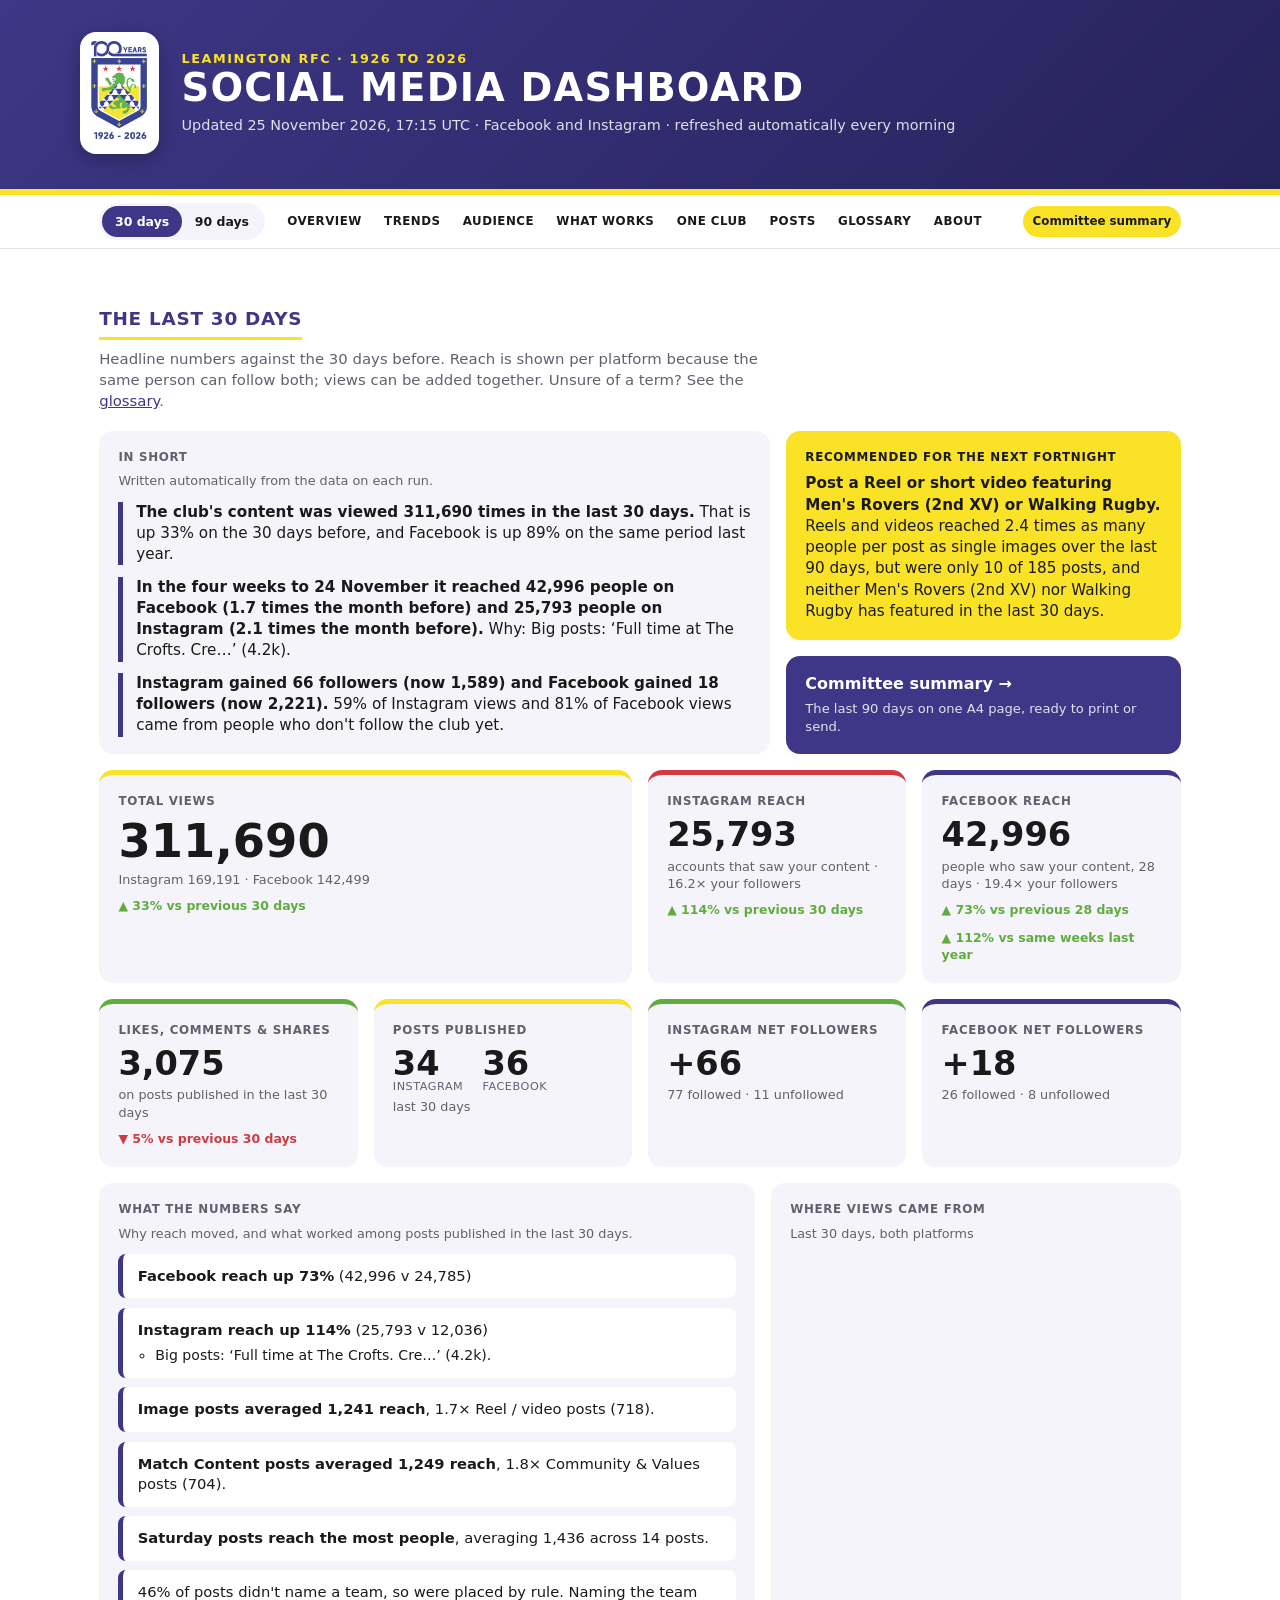
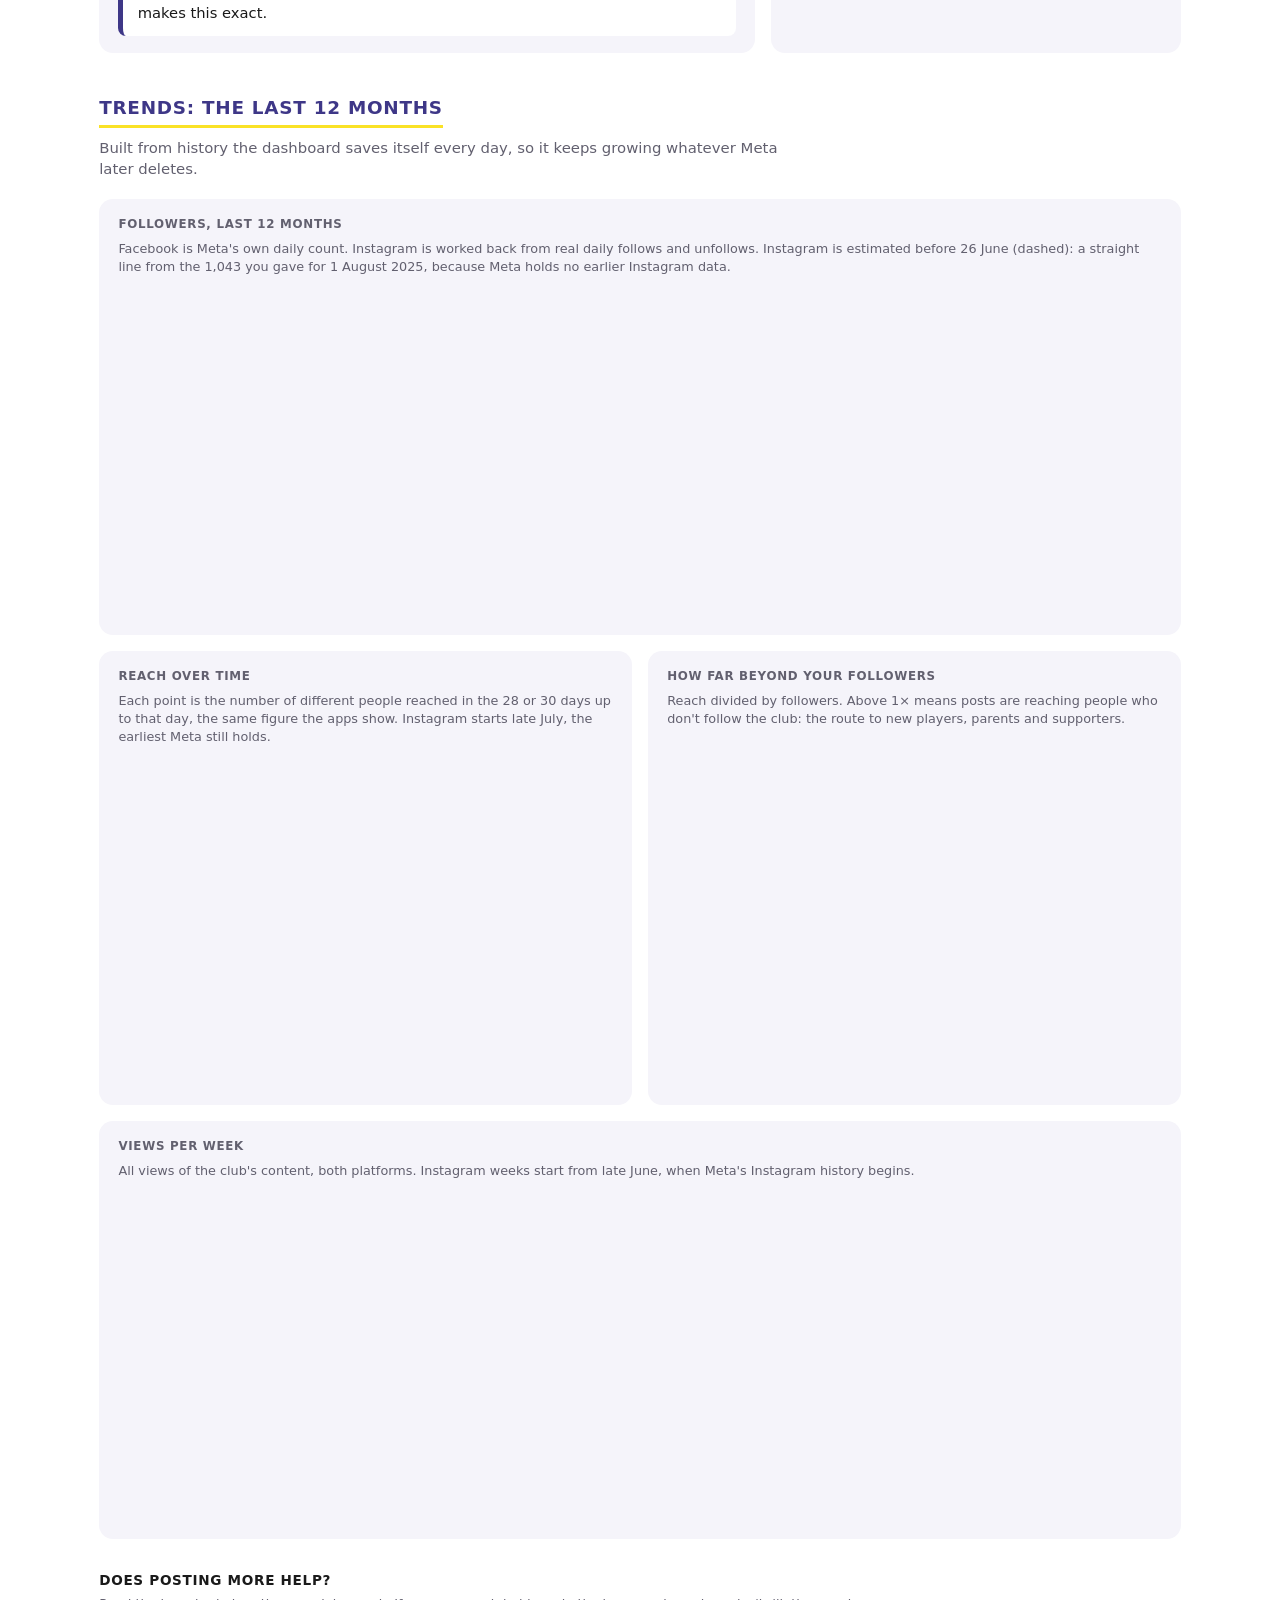
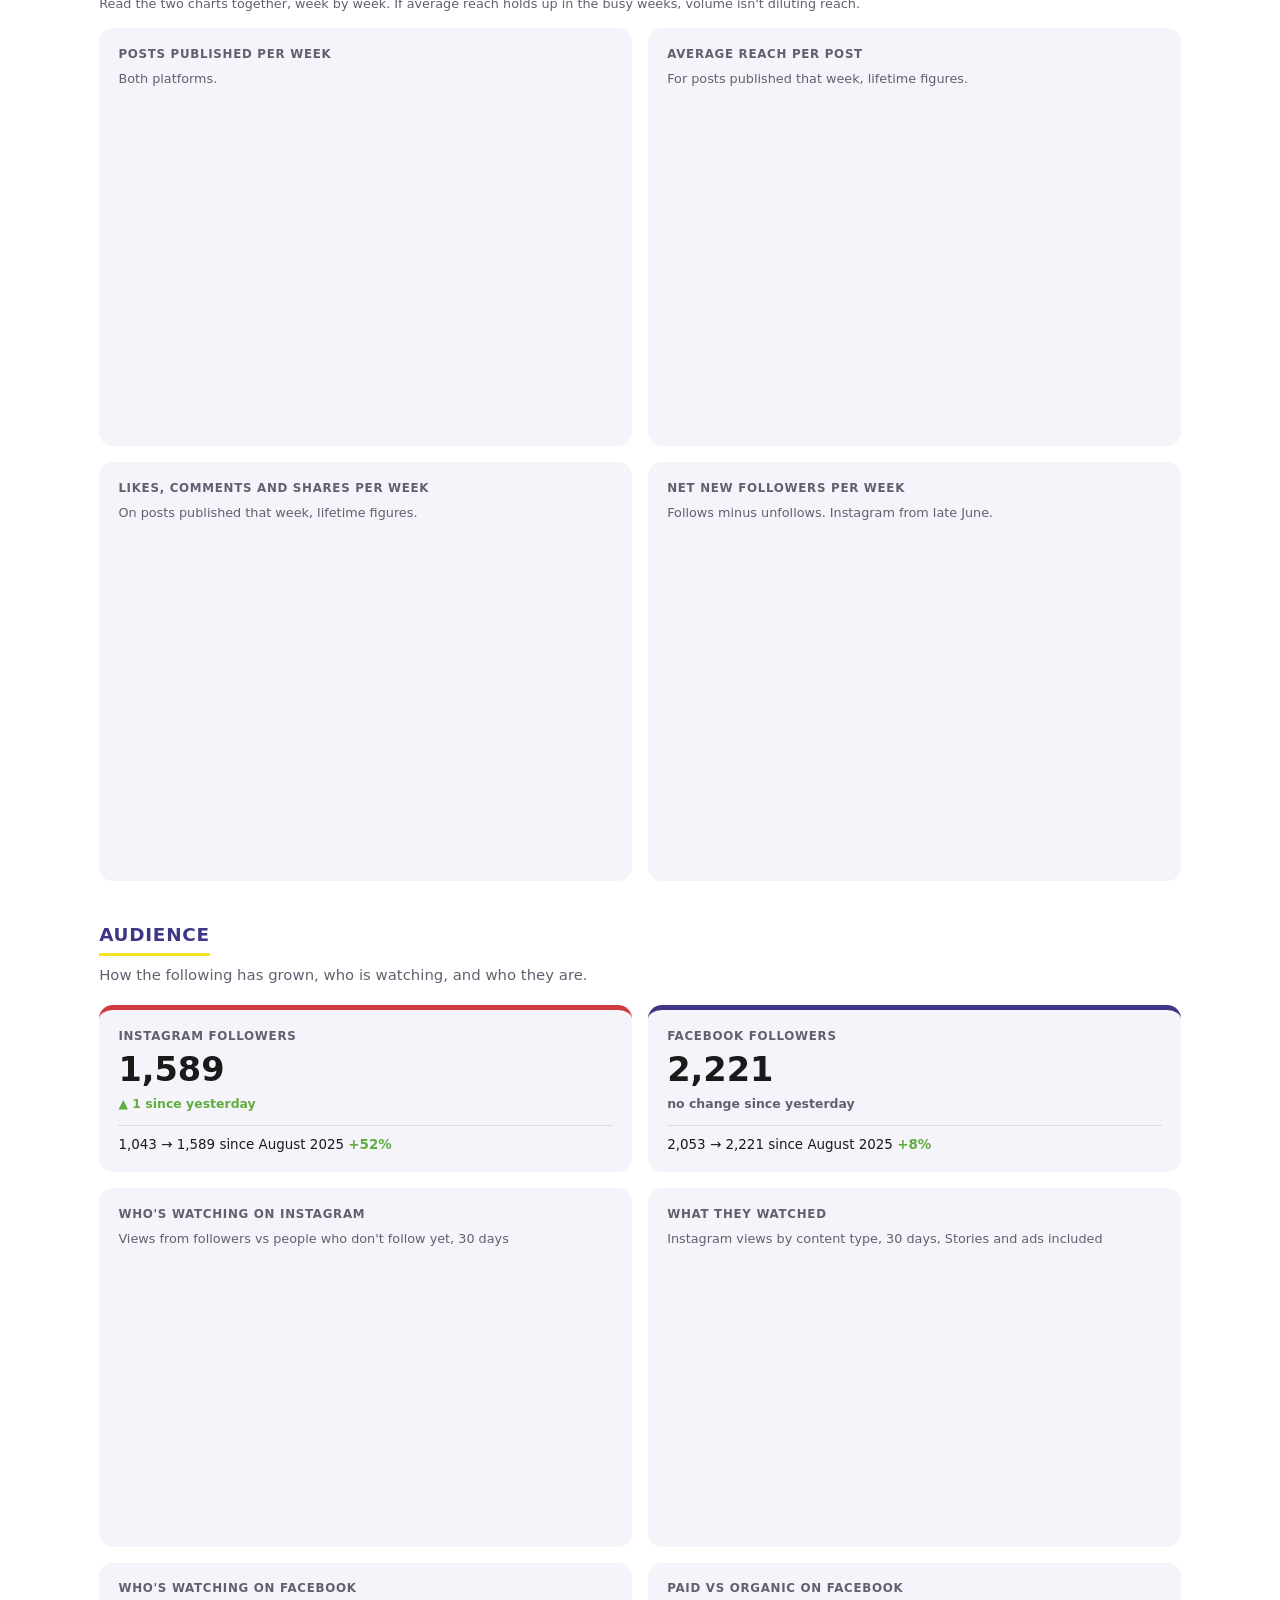
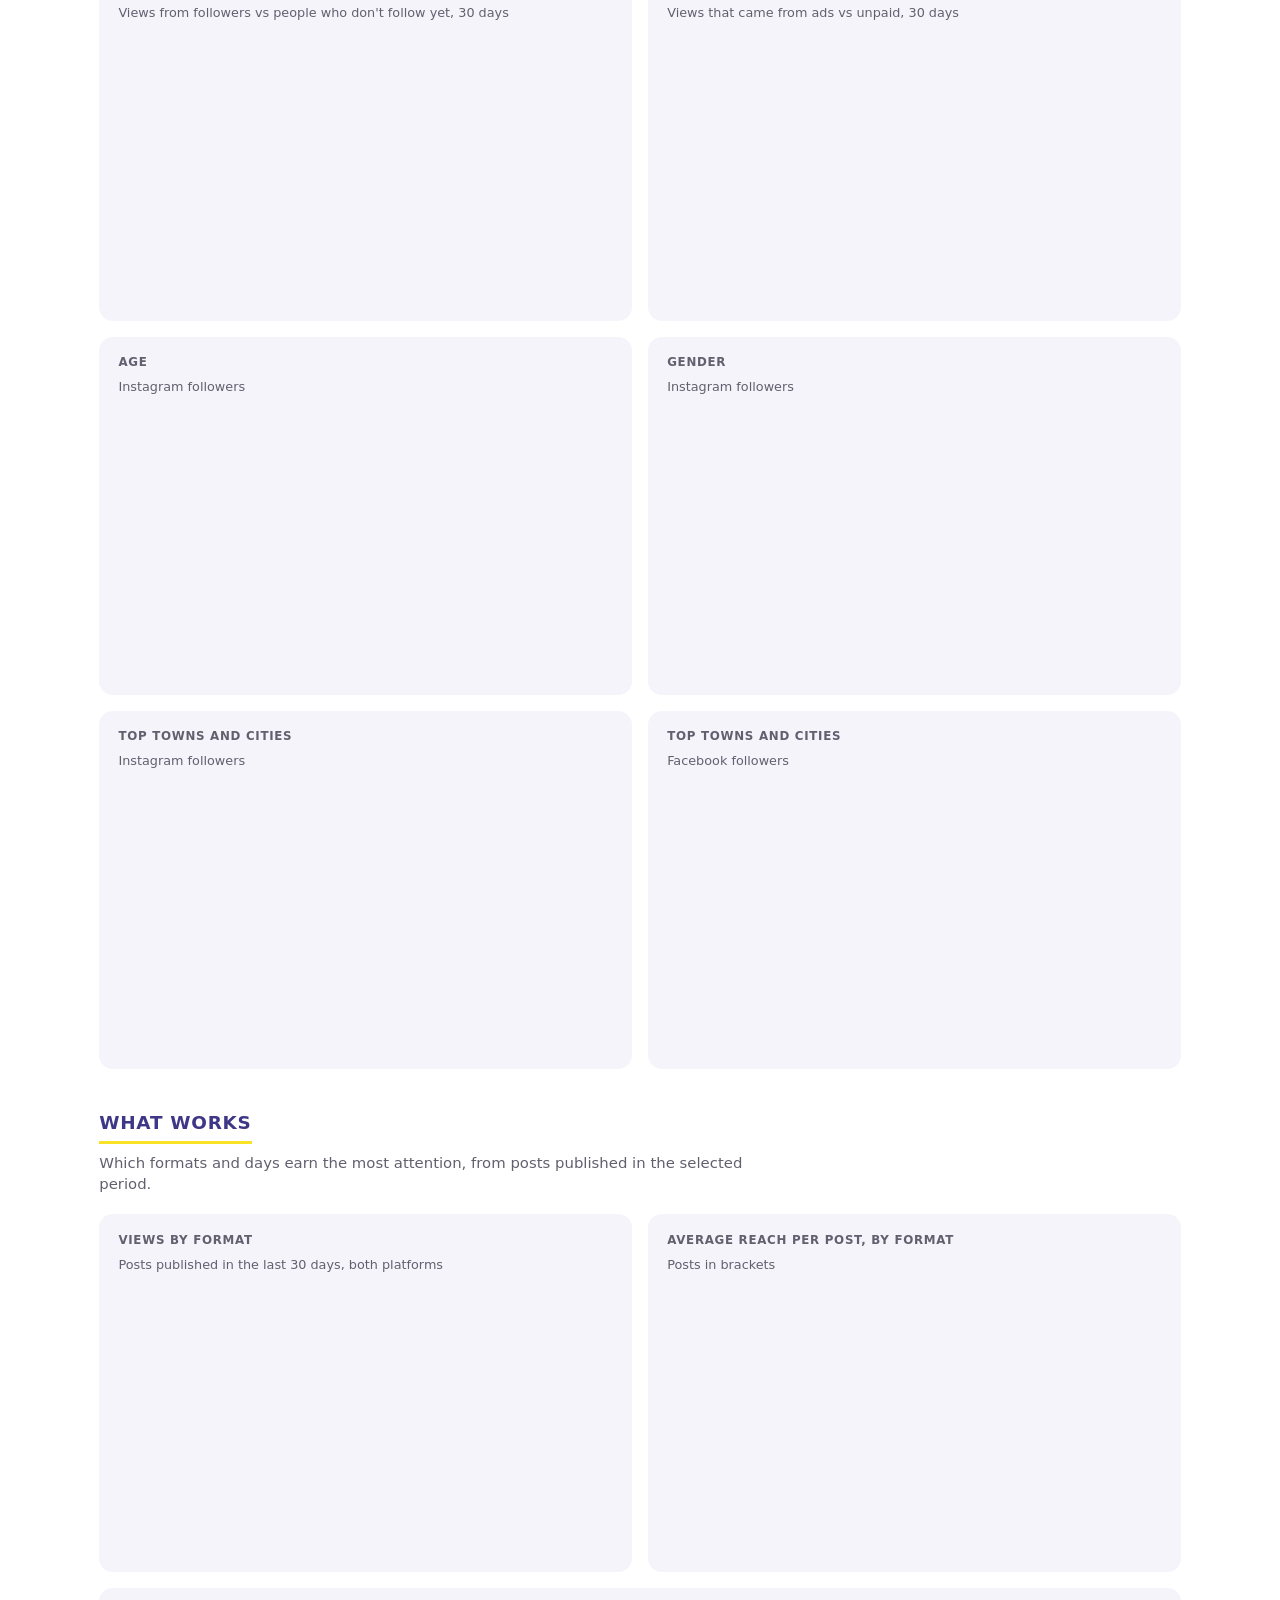
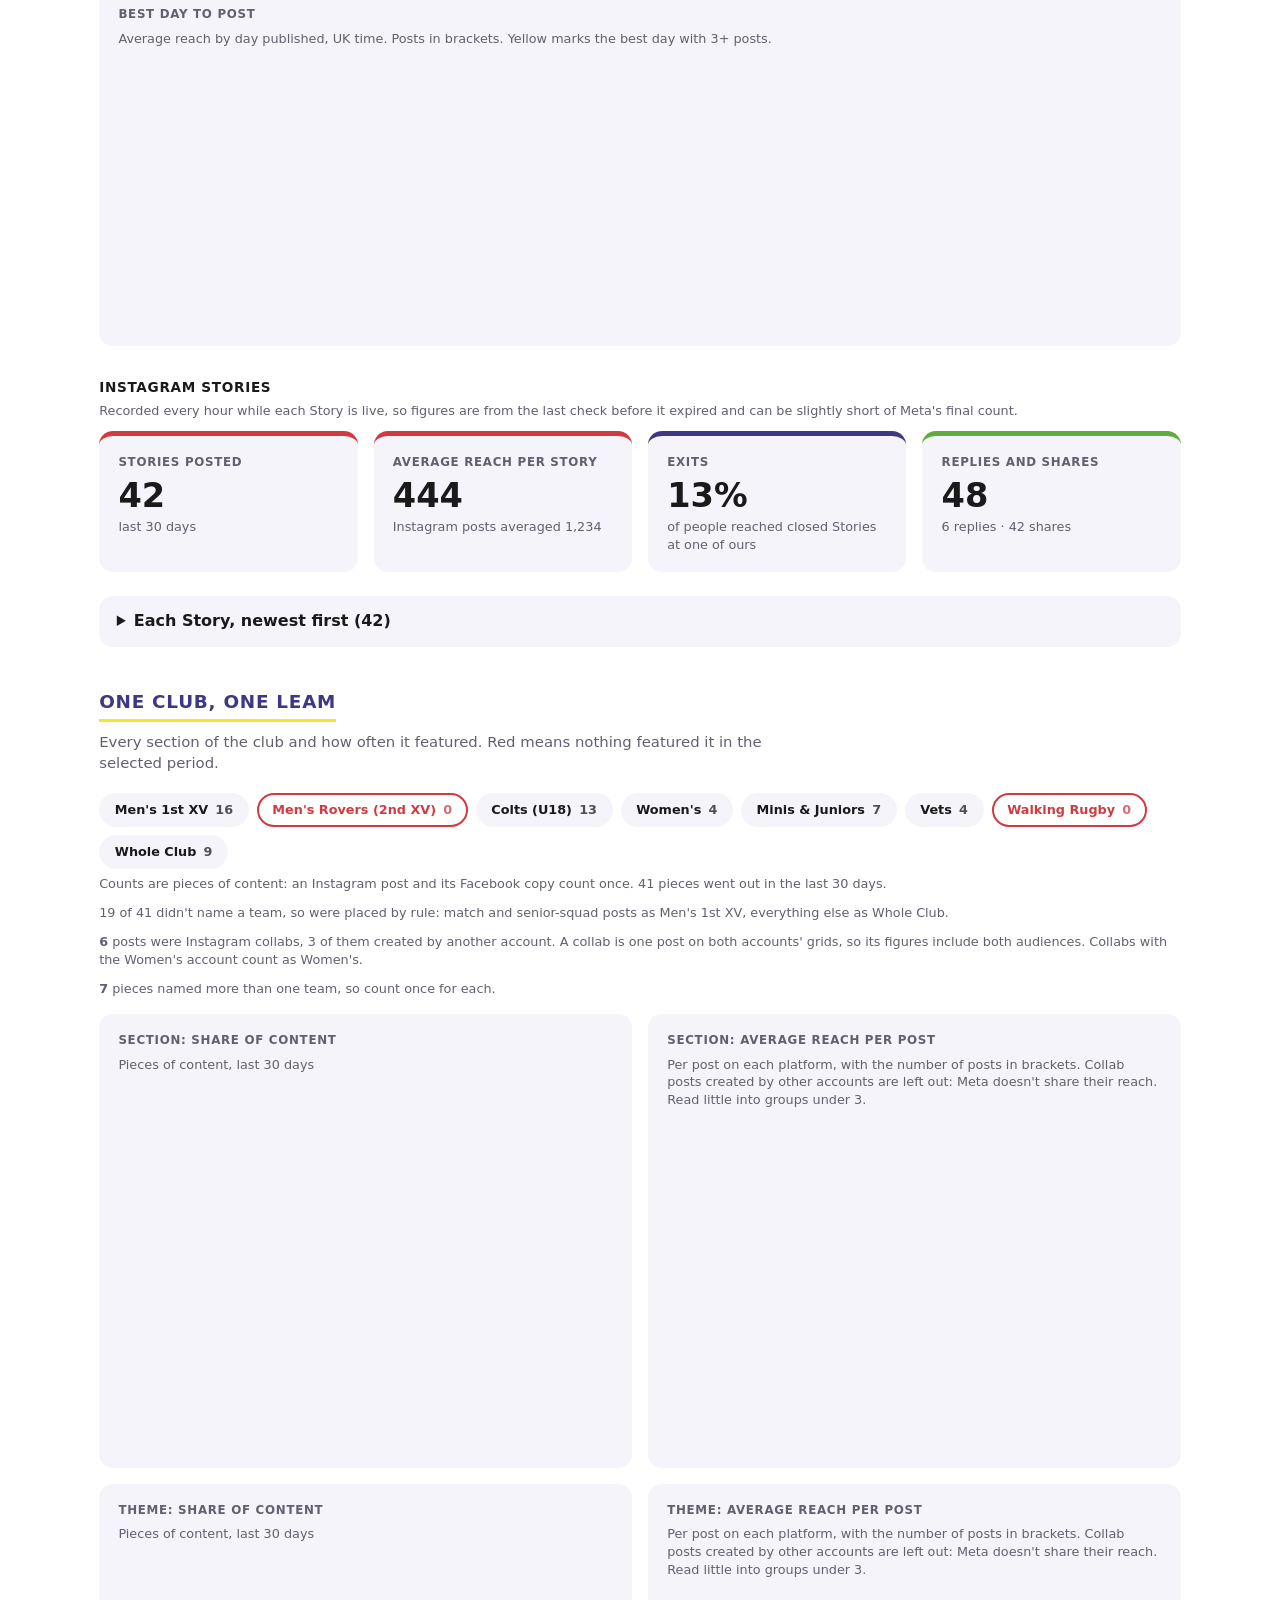
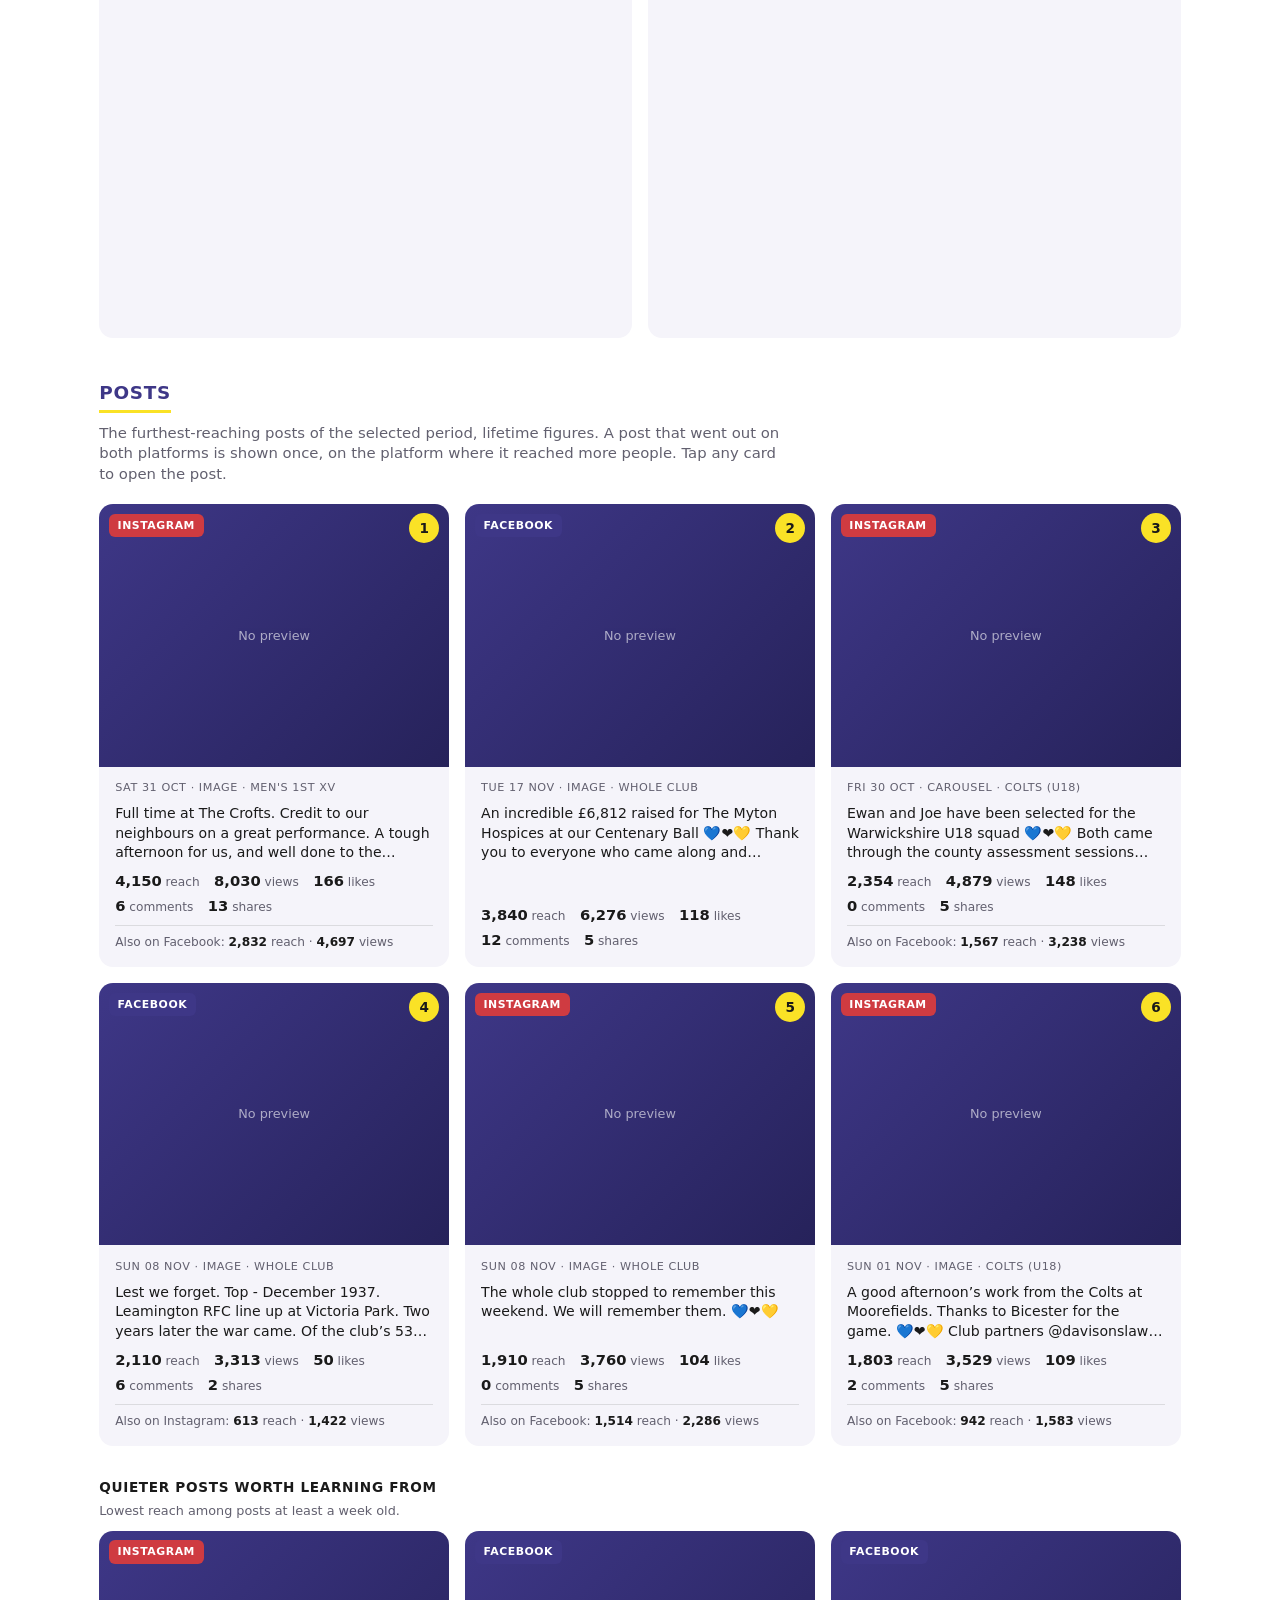
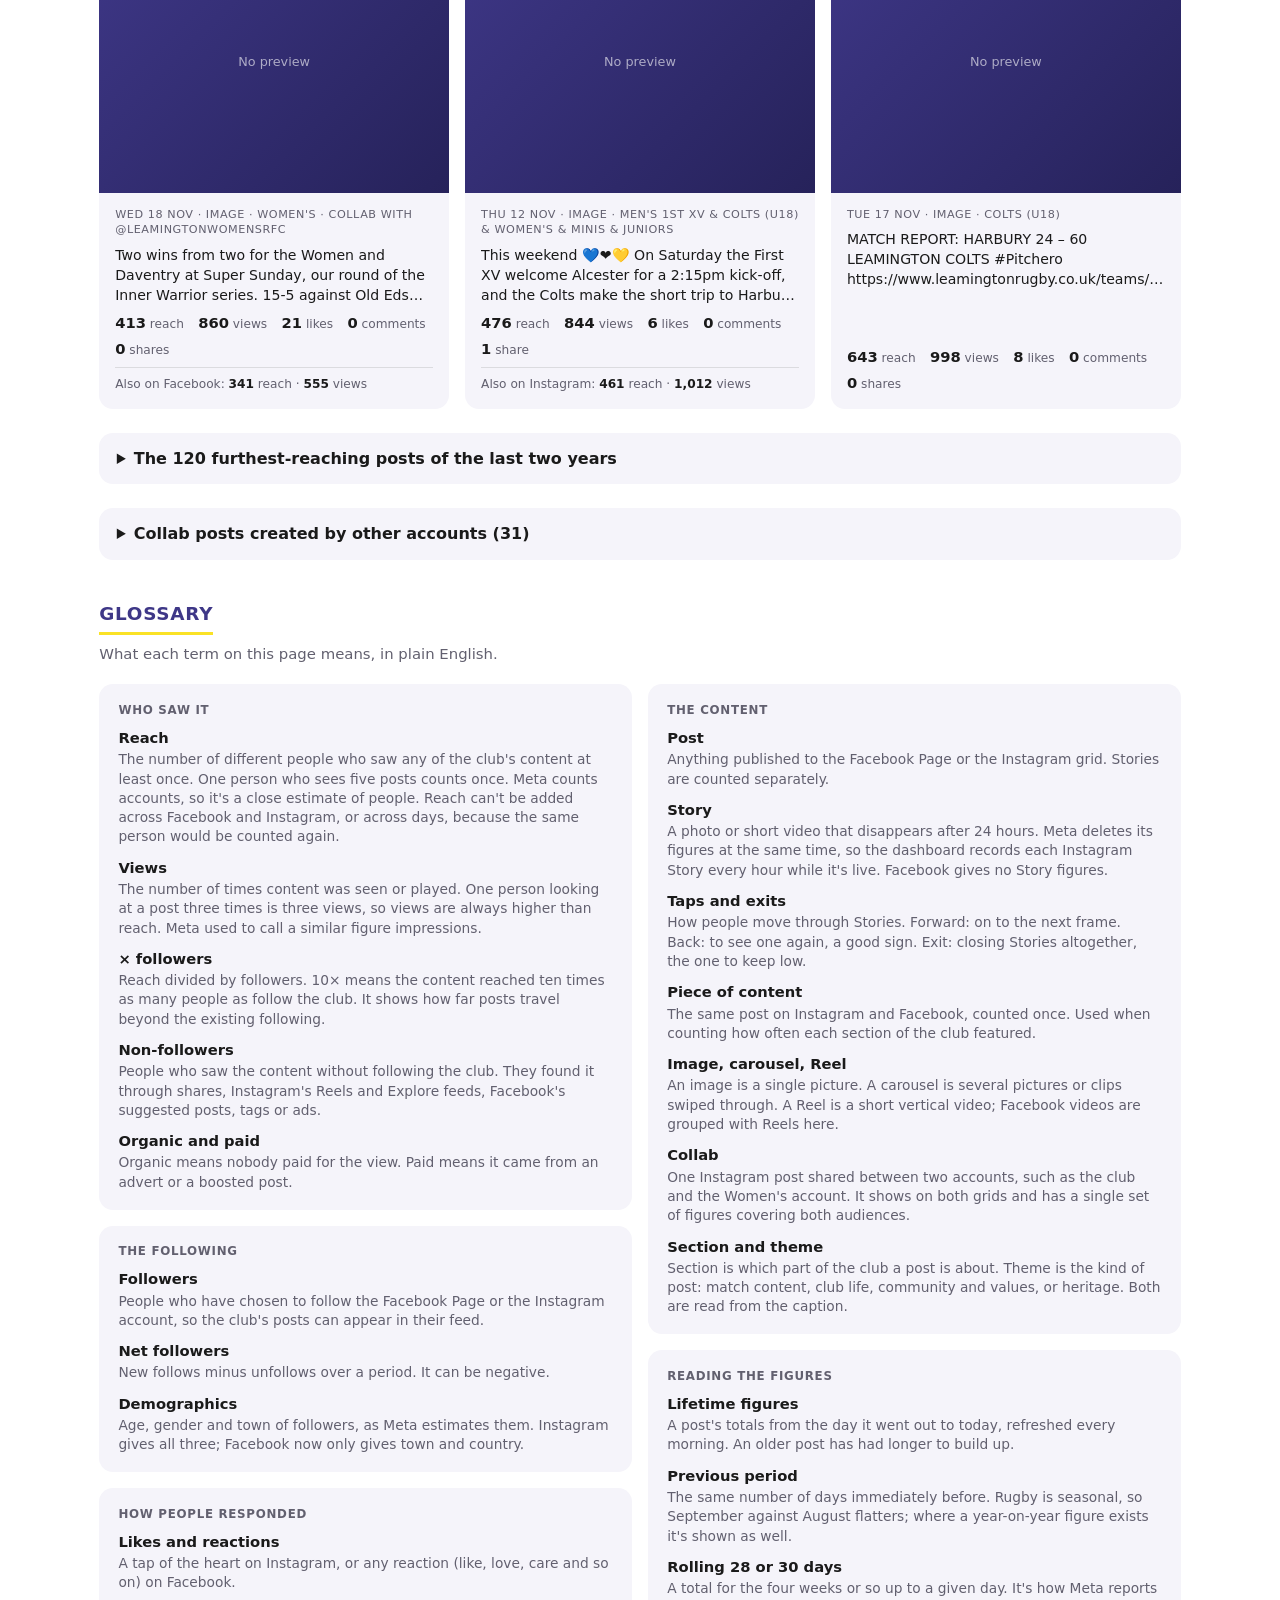
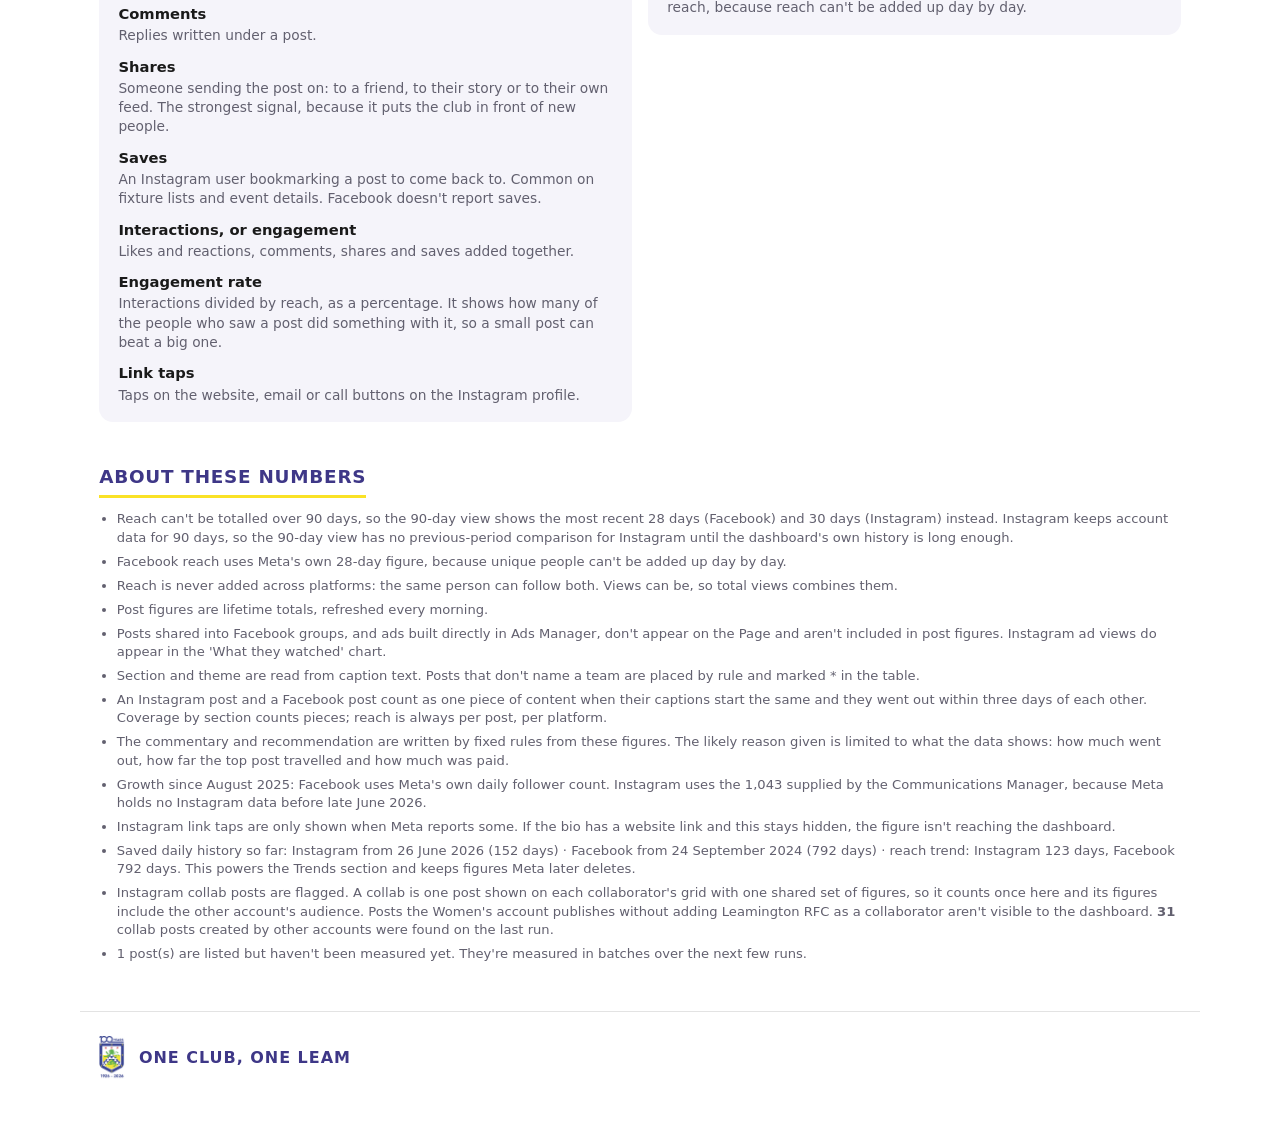
==== commit 9a17fc63: "Daily snapshot: 2026-11-25" ====
--- a/docs/index.html
+++ b/docs/index.html
@@ -138,7 +138,7 @@
   <div>
     <div class="kicker">Leamington RFC · 1926 to 2026</div>
     <h1>Social Media Dashboard</h1>
-    <p>Updated 24 November 2026, 17:43 UTC · Facebook and Instagram · refreshed automatically every morning</p>
+    <p>Updated 25 November 2026, 17:15 UTC · Facebook and Instagram · refreshed automatically every morning</p>
   </div>
 </div></header>
 <nav><div class="inner">
@@ -151,17 +151,17 @@
 
 <section id='overview'><div class='p p30'><h2>The last 30 days</h2>
   <p class='lede'>Headline numbers against the 30 days before. Reach is shown per platform because the same person can follow both; views can be added together. Unsure of a term? See the <a href='#glossary'>glossary</a>.</p>
-  <div class='brief'><div class='card'><h3>In short</h3><p class='note'>Written automatically from the data on each run.</p><ol><li><strong>The club's content was viewed 318,279 times in the last 30 days.</strong> That is up 36% on the 30 days before, and Facebook is up 91% on the same period last year.</li><li><strong>In the four weeks to 23 November it reached 45,597 people on Facebook (2.0 times the month before) and 26,087 people on Instagram (2.2 times the month before).</strong> Why: Big posts: ‘Full time at The Crofts. Cre…’ (4.2k).</li><li><strong>Instagram gained 66 followers (now 1,588) and Facebook gained 17 followers (now 2,221).</strong> 59% of Instagram views and 81% of Facebook views came from people who don't follow the club yet.</li></ol></div><div class='brief-side'><div class='rec'><h3>Recommended for the next fortnight</h3><p><strong>Post a Reel or short video featuring Men&#x27;s Rovers (2nd XV) or Walking Rugby.</strong> Reels and videos reached 2.4 times as many people per post as single images over the last 90 days, but were only 10 of 186 posts, and neither Men&#x27;s Rovers (2nd XV) nor Walking Rugby has featured in the last 30 days.</p></div><a class='exec-card' href='exec.html'><strong>Committee summary</strong><span>The last 90 days on one A4 page, ready to print or send.</span></a></div></div>
-  <div class='stats'><div class='stat hero' style='border-top-color:#FAE226'><h3>Total views</h3><div class='big'>318,279</div><div class='sub'>Instagram 170,348 · Facebook 147,931</div><span class='delta up'>▲ 36% vs previous 30 days</span></div><div class='stat' style='border-top-color:#CF3B41'><h3>Instagram reach</h3><div class='big'>26,087</div><div class='sub'>accounts that saw your content · 16.4× your followers</div><span class='delta up'>▲ 122% vs previous 30 days</span></div><div class='stat' style='border-top-color:#3E3787'><h3>Facebook reach</h3><div class='big'>45,597</div><div class='sub'>people who saw your content, 28 days · 20.5× your followers</div><span class='delta up'>▲ 96% vs previous 28 days</span><br><span class='delta up'>▲ 112% vs same weeks last year</span></div><div class='stat' style='border-top-color:#60AC3F'><h3>Likes, comments & shares</h3><div class='big'>3,067</div><div class='sub'>on posts published in the last 30 days</div><span class='delta down'>▼ 10% vs previous 30 days</span></div><div class='stat' style='border-top-color:#FAE226'><h3>Posts published</h3><div class='big'><span class='split'><span>34<small>Instagram</small></span><span>36<small>Facebook</small></span></span></div><div class='sub'>last 30 days</div></div><div class='stat' style='border-top-color:#60AC3F'><h3>Instagram net followers</h3><div class='big'>+66</div><div class='sub'>77 followed · 11 unfollowed</div></div><div class='stat' style='border-top-color:#3E3787'><h3>Facebook net followers</h3><div class='big'>+17</div><div class='sub'>27 followed · 10 unfollowed</div></div></div>
+  <div class='brief'><div class='card'><h3>In short</h3><p class='note'>Written automatically from the data on each run.</p><ol><li><strong>The club's content was viewed 311,690 times in the last 30 days.</strong> That is up 33% on the 30 days before, and Facebook is up 89% on the same period last year.</li><li><strong>In the four weeks to 24 November it reached 42,996 people on Facebook (1.7 times the month before) and 25,793 people on Instagram (2.1 times the month before).</strong> Why: Big posts: ‘Full time at The Crofts. Cre…’ (4.2k).</li><li><strong>Instagram gained 66 followers (now 1,589) and Facebook gained 18 followers (now 2,221).</strong> 59% of Instagram views and 81% of Facebook views came from people who don't follow the club yet.</li></ol></div><div class='brief-side'><div class='rec'><h3>Recommended for the next fortnight</h3><p><strong>Post a Reel or short video featuring Men&#x27;s Rovers (2nd XV) or Walking Rugby.</strong> Reels and videos reached 2.4 times as many people per post as single images over the last 90 days, but were only 10 of 185 posts, and neither Men&#x27;s Rovers (2nd XV) nor Walking Rugby has featured in the last 30 days.</p></div><a class='exec-card' href='exec.html'><strong>Committee summary</strong><span>The last 90 days on one A4 page, ready to print or send.</span></a></div></div>
+  <div class='stats'><div class='stat hero' style='border-top-color:#FAE226'><h3>Total views</h3><div class='big'>311,690</div><div class='sub'>Instagram 169,191 · Facebook 142,499</div><span class='delta up'>▲ 33% vs previous 30 days</span></div><div class='stat' style='border-top-color:#CF3B41'><h3>Instagram reach</h3><div class='big'>25,793</div><div class='sub'>accounts that saw your content · 16.2× your followers</div><span class='delta up'>▲ 114% vs previous 30 days</span></div><div class='stat' style='border-top-color:#3E3787'><h3>Facebook reach</h3><div class='big'>42,996</div><div class='sub'>people who saw your content, 28 days · 19.4× your followers</div><span class='delta up'>▲ 73% vs previous 28 days</span><br><span class='delta up'>▲ 112% vs same weeks last year</span></div><div class='stat' style='border-top-color:#60AC3F'><h3>Likes, comments & shares</h3><div class='big'>3,075</div><div class='sub'>on posts published in the last 30 days</div><span class='delta down'>▼ 5% vs previous 30 days</span></div><div class='stat' style='border-top-color:#FAE226'><h3>Posts published</h3><div class='big'><span class='split'><span>34<small>Instagram</small></span><span>36<small>Facebook</small></span></span></div><div class='sub'>last 30 days</div></div><div class='stat' style='border-top-color:#60AC3F'><h3>Instagram net followers</h3><div class='big'>+66</div><div class='sub'>77 followed · 11 unfollowed</div></div><div class='stat' style='border-top-color:#3E3787'><h3>Facebook net followers</h3><div class='big'>+18</div><div class='sub'>26 followed · 8 unfollowed</div></div></div>
   <div class='grid-insights'>
-    <div class='card'><h3>What the numbers say</h3><p class='note'>Why reach moved, and what worked among posts published in the last 30 days.</p><ul class='insights'><li><strong>Facebook reach up 96%</strong> (45,597 v 23,277)</li><li><strong>Instagram reach up 122%</strong> (26,087 v 11,759)<ul class='why'><li>Big posts: ‘Full time at The Crofts. Cre…’ (4.2k).</li></ul></li><li><strong>Image posts averaged 1,360 reach</strong>, 1.9× Reel / video posts (718).</li><li><strong>Match Content posts averaged 1,538 reach</strong>, 2.2× Community &amp; Values posts (703).</li><li><strong>Saturday posts reach the most people</strong>, averaging 1,433 across 14 posts.</li><li>46% of posts didn't name a team, so were placed by rule. Naming the team makes this exact.</li></ul></div>
+    <div class='card'><h3>What the numbers say</h3><p class='note'>Why reach moved, and what worked among posts published in the last 30 days.</p><ul class='insights'><li><strong>Facebook reach up 73%</strong> (42,996 v 24,785)</li><li><strong>Instagram reach up 114%</strong> (25,793 v 12,036)<ul class='why'><li>Big posts: ‘Full time at The Crofts. Cre…’ (4.2k).</li></ul></li><li><strong>Image posts averaged 1,241 reach</strong>, 1.7× Reel / video posts (718).</li><li><strong>Match Content posts averaged 1,249 reach</strong>, 1.8× Community &amp; Values posts (704).</li><li><strong>Saturday posts reach the most people</strong>, averaging 1,436 across 14 posts.</li><li>46% of posts didn't name a team, so were placed by rule. Naming the team makes this exact.</li></ul></div>
     <div class='card'><h3>Where views came from</h3><p class='note'>Last 30 days, both platforms</p><div class='chart'><canvas id='viewsSplit_30' role='img' aria-label='Donut chart of views by platform'></canvas></div></div>
   </div></div><div class='p p90'><h2>The last 90 days</h2>
   <p class='lede'>Headline numbers against the 90 days before. Reach is shown per platform because the same person can follow both; views can be added together. Unsure of a term? See the <a href='#glossary'>glossary</a>.</p>
-  <div class='brief'><div class='card'><h3>In short</h3><p class='note'>Written automatically from the data on each run.</p><ol><li><strong>The club's content was viewed 733,537 times in the last 90 days.</strong> Facebook is up 157% on the 90 days before and up 88% on the same period last year.</li><li><strong>In the four weeks to 23 November it reached 45,597 people on Facebook (2.0 times the month before) and 26,087 people on Instagram (2.2 times the month before).</strong> Why: Big posts: ‘Full time at The Crofts. Cre…’ (4.2k).</li><li><strong>Instagram gained 173 followers (now 1,588) and Facebook gained 79 followers (now 2,221).</strong> 53% of Instagram views and 78% of Facebook views came from people who don't follow the club yet.</li></ol></div><div class='brief-side'><div class='rec'><h3>Recommended for the next fortnight</h3><p><strong>Post a Reel or short video featuring Men&#x27;s Rovers (2nd XV) or Walking Rugby.</strong> Reels and videos reached 2.4 times as many people per post as single images over the last 90 days, but were only 10 of 186 posts, and neither Men&#x27;s Rovers (2nd XV) nor Walking Rugby has featured in the last 30 days.</p></div><a class='exec-card' href='exec.html'><strong>Committee summary</strong><span>The last 90 days on one A4 page, ready to print or send.</span></a></div></div>
-  <div class='stats'><div class='stat hero' style='border-top-color:#FAE226'><h3>Total views</h3><div class='big'>733,537</div><div class='sub'>Instagram 374,201 · Facebook 359,336<br>No comparison: Instagram keeps 90 days of account data</div></div><div class='stat' style='border-top-color:#CF3B41'><h3>Instagram reach, latest 30 days</h3><div class='big'>26,087</div><div class='sub'>Meta can't total reach over 90 days, so this is the most recent 30 · 16.4× your followers</div></div><div class='stat' style='border-top-color:#3E3787'><h3>Facebook reach, latest 28 days</h3><div class='big'>45,597</div><div class='sub'>Meta can't total reach over 90 days, so this is the most recent 28 · 20.5× your followers</div><span class='delta up'>▲ 112% vs same weeks last year</span></div><div class='stat' style='border-top-color:#60AC3F'><h3>Likes, comments & shares</h3><div class='big'>8,431</div><div class='sub'>on posts published in the last 90 days</div><span class='delta up'>▲ 257% vs previous 90 days</span></div><div class='stat' style='border-top-color:#FAE226'><h3>Posts published</h3><div class='big'><span class='split'><span>92<small>Instagram</small></span><span>102<small>Facebook</small></span></span></div><div class='sub'>last 90 days</div></div><div class='stat' style='border-top-color:#60AC3F'><h3>Instagram net followers</h3><div class='big'>+173</div><div class='sub'>209 followed · 36 unfollowed</div></div><div class='stat' style='border-top-color:#3E3787'><h3>Facebook net followers</h3><div class='big'>+79</div><div class='sub'>110 followed · 31 unfollowed</div></div></div>
+  <div class='brief'><div class='card'><h3>In short</h3><p class='note'>Written automatically from the data on each run.</p><ol><li><strong>The club's content was viewed 734,633 times in the last 90 days.</strong> Facebook is up 159% on the 90 days before and up 86% on the same period last year.</li><li><strong>In the four weeks to 24 November it reached 42,996 people on Facebook (1.7 times the month before) and 25,793 people on Instagram (2.1 times the month before).</strong> Why: Big posts: ‘Full time at The Crofts. Cre…’ (4.2k).</li><li><strong>Instagram gained 174 followers (now 1,589) and Facebook gained 80 followers (now 2,221).</strong> 53% of Instagram views and 78% of Facebook views came from people who don't follow the club yet.</li></ol></div><div class='brief-side'><div class='rec'><h3>Recommended for the next fortnight</h3><p><strong>Post a Reel or short video featuring Men&#x27;s Rovers (2nd XV) or Walking Rugby.</strong> Reels and videos reached 2.4 times as many people per post as single images over the last 90 days, but were only 10 of 185 posts, and neither Men&#x27;s Rovers (2nd XV) nor Walking Rugby has featured in the last 30 days.</p></div><a class='exec-card' href='exec.html'><strong>Committee summary</strong><span>The last 90 days on one A4 page, ready to print or send.</span></a></div></div>
+  <div class='stats'><div class='stat hero' style='border-top-color:#FAE226'><h3>Total views</h3><div class='big'>734,633</div><div class='sub'>Instagram 374,827 · Facebook 359,806<br>No comparison: Instagram keeps 90 days of account data</div></div><div class='stat' style='border-top-color:#CF3B41'><h3>Instagram reach, latest 30 days</h3><div class='big'>25,793</div><div class='sub'>Meta can't total reach over 90 days, so this is the most recent 30 · 16.2× your followers</div></div><div class='stat' style='border-top-color:#3E3787'><h3>Facebook reach, latest 28 days</h3><div class='big'>42,996</div><div class='sub'>Meta can't total reach over 90 days, so this is the most recent 28 · 19.4× your followers</div><span class='delta up'>▲ 112% vs same weeks last year</span></div><div class='stat' style='border-top-color:#60AC3F'><h3>Likes, comments & shares</h3><div class='big'>8,429</div><div class='sub'>on posts published in the last 90 days</div><span class='delta up'>▲ 253% vs previous 90 days</span></div><div class='stat' style='border-top-color:#FAE226'><h3>Posts published</h3><div class='big'><span class='split'><span>91<small>Instagram</small></span><span>102<small>Facebook</small></span></span></div><div class='sub'>last 90 days</div></div><div class='stat' style='border-top-color:#60AC3F'><h3>Instagram net followers</h3><div class='big'>+174</div><div class='sub'>210 followed · 36 unfollowed</div></div><div class='stat' style='border-top-color:#3E3787'><h3>Facebook net followers</h3><div class='big'>+80</div><div class='sub'>109 followed · 29 unfollowed</div></div></div>
   <div class='grid-insights'>
-    <div class='card'><h3>What the numbers say</h3><p class='note'>Why reach moved, and what worked among posts published in the last 90 days.</p><ul class='insights'><li><strong>Facebook views up 157%</strong> (359,336 v 140,035)<ul class='why'><li>More posts (102 v 27).</li><li>Big posts: ‘Leamington&#x27;s best fireworks…’ (44.4k), ‘Today we say so long to Leam…’ (10.7k, local groups), ‘Give rugby a try If your chi…’ (10.6k, boosted).</li><li>5 videos v 3. They reach 2× other posts.</li></ul></li><li><strong>Reel / video posts averaged 3,362 reach</strong>, 2.7× Carousel posts (1,243).</li><li><strong>Club Life posts averaged 1,961 reach</strong>, 2.0× Community &amp; Values posts (972).</li><li><strong>Friday posts reach the most people</strong>, averaging 2,525 across 42 posts.</li><li>40% of posts didn't name a team, so were placed by rule. Naming the team makes this exact.</li></ul></div>
+    <div class='card'><h3>What the numbers say</h3><p class='note'>Why reach moved, and what worked among posts published in the last 90 days.</p><ul class='insights'><li><strong>Facebook views up 159%</strong> (359,806 v 139,095)<ul class='why'><li>More posts (102 v 28).</li><li>Big posts: ‘Leamington&#x27;s best fireworks…’ (44.4k), ‘Today we say so long to Leam…’ (10.7k, local groups), ‘Give rugby a try If your chi…’ (10.6k, boosted).</li><li>5 videos v 3. They reach 2× other posts.</li></ul></li><li><strong>Reel / video posts averaged 3,362 reach</strong>, 2.7× Carousel posts (1,246).</li><li><strong>Club Life posts averaged 1,963 reach</strong>, 1.9× Community &amp; Values posts (1,009).</li><li><strong>Friday posts reach the most people</strong>, averaging 2,526 across 42 posts.</li><li>41% of posts didn't name a team, so were placed by rule. Naming the team makes this exact.</li></ul></div>
     <div class='card'><h3>Where views came from</h3><p class='note'>Last 90 days, both platforms</p><div class='chart'><canvas id='viewsSplit_90' role='img' aria-label='Donut chart of views by platform'></canvas></div></div>
   </div></div></section>
 <section id='trends'>
@@ -172,7 +172,7 @@
 <section id='audience'>
   <h2>Audience</h2>
   <p class='lede'>How the following has grown, who is watching, and who they are.</p>
-  <div class='stats two'><div class='stat' style='border-top-color:#CF3B41'><h3>Instagram followers</h3><div class='big'>1,588</div><span class='delta up'>▲ 1 since yesterday</span><div class='story'>1,043 → 1,588 since August 2025 <strong>+52%</strong></div></div><div class='stat' style='border-top-color:#3E3787'><h3>Facebook followers</h3><div class='big'>2,221</div><span class='delta flat'>no change since yesterday</span><div class='story'>2,053 → 2,221 since August 2025 <strong>+8%</strong></div></div></div>
+  <div class='stats two'><div class='stat' style='border-top-color:#CF3B41'><h3>Instagram followers</h3><div class='big'>1,589</div><span class='delta up'>▲ 1 since yesterday</span><div class='story'>1,043 → 1,589 since August 2025 <strong>+52%</strong></div></div><div class='stat' style='border-top-color:#3E3787'><h3>Facebook followers</h3><div class='big'>2,221</div><span class='delta flat'>no change since yesterday</span><div class='story'>2,053 → 2,221 since August 2025 <strong>+8%</strong></div></div></div>
   <div class='p p30'><div class='grid-pairs'><div class='card'><h3>Who's watching on Instagram</h3><p class='note'>Views from followers vs people who don't follow yet, 30 days</p><div class='chart'><canvas id='followerSplit_30' role='img' aria-label='Donut chart of followers vs non-followers'></canvas></div></div><div class='card'><h3>What they watched</h3><p class='note'>Instagram views by content type, 30 days, Stories and ads included</p><div class='chart'><canvas id='productSplit_30' role='img' aria-label='Donut chart of views by content type'></canvas></div></div><div class='card'><h3>Who's watching on Facebook</h3><p class='note'>Views from followers vs people who don't follow yet, 30 days</p><div class='chart'><canvas id='fbFollowerSplit_30' role='img' aria-label='Donut chart of Facebook views by followers'></canvas></div></div><div class='card'><h3>Paid vs organic on Facebook</h3><p class='note'>Views that came from ads vs unpaid, 30 days</p><div class='chart'><canvas id='fbPaidSplit_30' role='img' aria-label='Donut chart of Facebook paid vs organic views'></canvas></div></div></div></div><div class='p p90'><div class='grid-pairs'><div class='card'><h3>Who's watching on Instagram</h3><p class='note'>Views from followers vs people who don't follow yet, 90 days</p><div class='chart'><canvas id='followerSplit_90' role='img' aria-label='Donut chart of followers vs non-followers'></canvas></div></div><div class='card'><h3>What they watched</h3><p class='note'>Instagram views by content type, 90 days, Stories and ads included</p><div class='chart'><canvas id='productSplit_90' role='img' aria-label='Donut chart of views by content type'></canvas></div></div><div class='card'><h3>Who's watching on Facebook</h3><p class='note'>Views from followers vs people who don't follow yet, 90 days</p><div class='chart'><canvas id='fbFollowerSplit_90' role='img' aria-label='Donut chart of Facebook views by followers'></canvas></div></div><div class='card'><h3>Paid vs organic on Facebook</h3><p class='note'>Views that came from ads vs unpaid, 90 days</p><div class='chart'><canvas id='fbPaidSplit_90' role='img' aria-label='Donut chart of Facebook paid vs organic views'></canvas></div></div></div></div>
   <div class='grid-pairs'><div class='card'><h3>Age</h3><p class='note'>Instagram followers</p><div class='chart'><canvas id='ageChart' role='img' aria-label='Bar chart of followers by age'></canvas></div></div><div class='card'><h3>Gender</h3><p class='note'>Instagram followers</p><div class='chart'><canvas id='genderChart' role='img' aria-label='Donut chart of followers by gender'></canvas></div></div><div class='card'><h3>Top towns and cities</h3><p class='note'>Instagram followers</p><div class='chart'><canvas id='cityChart' role='img' aria-label='Bar chart of followers by city'></canvas></div></div><div class='card'><h3>Top towns and cities</h3><p class='note'>Facebook followers</p><div class='chart'><canvas id='fbCityChart' role='img' aria-label='Bar chart of Facebook followers by city'></canvas></div></div></div>
 </section>
@@ -180,28 +180,18 @@
   <h2>What works</h2>
   <p class='lede'>Which formats and days earn the most attention, from posts published in the selected period.</p>
   <div class='p p30'><div class='grid2'><div class='card'><h3>Views by format</h3><p class='note'>Posts published in the last 30 days, both platforms</p><div class='chart'><canvas id='formatViews_30' role='img' aria-label='Donut chart of views by format'></canvas></div></div><div class='card'><h3>Average reach per post, by format</h3><p class='note'>Posts in brackets</p><div class='chart'><canvas id='formatReach_30' role='img' aria-label='Bar chart of average reach by format'></canvas></div></div></div><div class='grid1'><div class='card'><h3>Best day to post</h3><p class='note'>Average reach by day published, UK time. Posts in brackets. Yellow marks the best day with 3+ posts.</p><div class='chart'><canvas id='dayReach_30' role='img' aria-label='Bar chart of average reach by weekday'></canvas></div></div></div></div><div class='p p90'><div class='grid2'><div class='card'><h3>Views by format</h3><p class='note'>Posts published in the last 90 days, both platforms</p><div class='chart'><canvas id='formatViews_90' role='img' aria-label='Donut chart of views by format'></canvas></div></div><div class='card'><h3>Average reach per post, by format</h3><p class='note'>Posts in brackets</p><div class='chart'><canvas id='formatReach_90' role='img' aria-label='Bar chart of average reach by format'></canvas></div></div></div><div class='grid1'><div class='card'><h3>Best day to post</h3><p class='note'>Average reach by day published, UK time. Posts in brackets. Yellow marks the best day with 3+ posts.</p><div class='chart'><canvas id='dayReach_90' role='img' aria-label='Bar chart of average reach by weekday'></canvas></div></div></div></div>
-  <div class='p p30'><h3 class='sub-h'>Instagram Stories</h3><p class='note'>Recorded every hour while each Story is live, so figures are from the last check before it expired and can be slightly short of Meta's final count.</p><div class='stats'><div class='stat' style='border-top-color:#CF3B41'><h3>Stories posted</h3><div class='big'>42</div><div class='sub'>last 30 days</div></div><div class='stat' style='border-top-color:#CF3B41'><h3>Average reach per Story</h3><div class='big'>444</div><div class='sub'>Instagram posts averaged 1,228</div></div><div class='stat' style='border-top-color:#3E3787'><h3>Exits</h3><div class='big'>13%</div><div class='sub'>of people reached closed Stories at one of ours</div></div><div class='stat' style='border-top-color:#60AC3F'><h3>Replies and shares</h3><div class='big'>48</div><div class='sub'>6 replies · 42 shares</div></div></div><details><summary>Each Story, newest first (42)</summary><p class='note'>Forward: tapped on to the next frame. Back: tapped back to see it again. Exit: closed Stories. &lt;5 means Meta withholds figures under five.</p><div class='table-wrap'><table><thead><tr><th>Posted</th><th>Type</th><th>Reach</th><th>Views</th><th>Forward</th><th>Back</th><th>Exit</th><th>Replies</th><th>Shares</th></tr></thead><tbody><tr><td>Sat 21 Nov 09:17</td><td>Video</td><td>377</td><td>530</td><td>204</td><td>7</td><td>185</td><td>1</td><td>0</td></tr><tr><td>Sun 15 Nov 12:10</td><td>Video</td><td>326</td><td>415</td><td>197</td><td>40</td><td>86</td><td>0</td><td>1</td></tr><tr><td>Sun 15 Nov 11:34</td><td>Photo</td><td>342</td><td>421</td><td>297</td><td>21</td><td>42</td><td>0</td><td>0</td></tr><tr><td>Sun 15 Nov 11:10</td><td>Video</td><td>353</td><td>413</td><td>303</td><td>22</td><td>28</td><td>0</td><td>0</td></tr><tr><td>Sun 15 Nov 11:10</td><td>Video</td><td>362</td><td>418</td><td>339</td><td>30</td><td>15</td><td>0</td><td>0</td></tr><tr><td>Sun 15 Nov 10:50</td><td>Video</td><td>381</td><td>467</td><td>311</td><td>30</td><td>39</td><td>0</td><td>0</td></tr><tr><td>Sat 14 Nov 20:30</td><td>Video</td><td>402</td><td>572</td><td>248</td><td>55</td><td>73</td><td>0</td><td>1</td></tr><tr><td>Sat 14 Nov 16:05</td><td>Video</td><td>881</td><td>1,346</td><td>295</td><td>73</td><td>82</td><td>2</td><td>5</td></tr><tr><td>Sat 14 Nov 14:35</td><td>Video</td><td>317</td><td>469</td><td>248</td><td>38</td><td>81</td><td>0</td><td>3</td></tr><tr><td>Sat 14 Nov 11:10</td><td>Video</td><td>412</td><td>586</td><td>295</td><td>53</td><td>101</td><td>0</td><td>1</td></tr><tr><td>Sat 14 Nov 11:10</td><td>Video</td><td>363</td><td>499</td><td>348</td><td>1</td><td>49</td><td>0</td><td>0</td></tr><tr><td>Fri 13 Nov 10:28</td><td>Photo</td><td>354</td><td>451</td><td>212</td><td>7</td><td>116</td><td>0</td><td>0</td></tr><tr><td>Tue 10 Nov 08:16</td><td>Video</td><td>252</td><td>284</td><td>157</td><td>6</td><td>88</td><td>0</td><td>0</td></tr><tr><td>Tue 10 Nov 08:16</td><td>Video</td><td>273</td><td>306</td><td>216</td><td>2</td><td>47</td><td>0</td><td>0</td></tr><tr><td>Sun 08 Nov 11:38</td><td>Photo</td><td>496</td><td>583</td><td>239</td><td>26</td><td>98</td><td>1</td><td>1</td></tr><tr><td>Sun 08 Nov 10:39</td><td>Video</td><td>368</td><td>450</td><td>300</td><td>18</td><td>74</td><td>0</td><td>2</td></tr><tr><td>Sat 07 Nov 18:09</td><td>Video</td><td>707</td><td>986</td><td>254</td><td>69</td><td>92</td><td>0</td><td>3</td></tr><tr><td>Sat 07 Nov 18:01</td><td>Video</td><td>493</td><td>744</td><td>246</td><td>23</td><td>28</td><td>0</td><td>1</td></tr><tr><td>Sat 07 Nov 16:06</td><td>Video</td><td>293</td><td>377</td><td>258</td><td>36</td><td>54</td><td>0</td><td>0</td></tr><tr><td>Sat 07 Nov 16:00</td><td>Photo</td><td>298</td><td>375</td><td>302</td><td>35</td><td>15</td><td>1</td><td>0</td></tr></tbody></table></div></details></div><div class='p p90'><h3 class='sub-h'>Instagram Stories</h3><p class='note'>Recorded every hour while each Story is live, so figures are from the last check before it expired and can be slightly short of Meta's final count.</p><div class='stats'><div class='stat' style='border-top-color:#CF3B41'><h3>Stories posted</h3><div class='big'>42</div><div class='sub'>last 90 days</div></div><div class='stat' style='border-top-color:#CF3B41'><h3>Average reach per Story</h3><div class='big'>444</div><div class='sub'>Instagram posts averaged 1,307</div></div><div class='stat' style='border-top-color:#3E3787'><h3>Exits</h3><div class='big'>13%</div><div class='sub'>of people reached closed Stories at one of ours</div></div><div class='stat' style='border-top-color:#60AC3F'><h3>Replies and shares</h3><div class='big'>48</div><div class='sub'>6 replies · 42 shares</div></div></div><details><summary>Each Story, newest first (42)</summary><p class='note'>Forward: tapped on to the next frame. Back: tapped back to see it again. Exit: closed Stories. &lt;5 means Meta withholds figures under five.</p><div class='table-wrap'><table><thead><tr><th>Posted</th><th>Type</th><th>Reach</th><th>Views</th><th>Forward</th><th>Back</th><th>Exit</th><th>Replies</th><th>Shares</th></tr></thead><tbody><tr><td>Sat 21 Nov 09:17</td><td>Video</td><td>377</td><td>530</td><td>204</td><td>7</td><td>185</td><td>1</td><td>0</td></tr><tr><td>Sun 15 Nov 12:10</td><td>Video</td><td>326</td><td>415</td><td>197</td><td>40</td><td>86</td><td>0</td><td>1</td></tr><tr><td>Sun 15 Nov 11:34</td><td>Photo</td><td>342</td><td>421</td><td>297</td><td>21</td><td>42</td><td>0</td><td>0</td></tr><tr><td>Sun 15 Nov 11:10</td><td>Video</td><td>353</td><td>413</td><td>303</td><td>22</td><td>28</td><td>0</td><td>0</td></tr><tr><td>Sun 15 Nov 11:10</td><td>Video</td><td>362</td><td>418</td><td>339</td><td>30</td><td>15</td><td>0</td><td>0</td></tr><tr><td>Sun 15 Nov 10:50</td><td>Video</td><td>381</td><td>467</td><td>311</td><td>30</td><td>39</td><td>0</td><td>0</td></tr><tr><td>Sat 14 Nov 20:30</td><td>Video</td><td>402</td><td>572</td><td>248</td><td>55</td><td>73</td><td>0</td><td>1</td></tr><tr><td>Sat 14 Nov 16:05</td><td>Video</td><td>881</td><td>1,346</td><td>295</td><td>73</td><td>82</td><td>2</td><td>5</td></tr><tr><td>Sat 14 Nov 14:35</td><td>Video</td><td>317</td><td>469</td><td>248</td><td>38</td><td>81</td><td>0</td><td>3</td></tr><tr><td>Sat 14 Nov 11:10</td><td>Video</td><td>412</td><td>586</td><td>295</td><td>53</td><td>101</td><td>0</td><td>1</td></tr><tr><td>Sat 14 Nov 11:10</td><td>Video</td><td>363</td><td>499</td><td>348</td><td>1</td><td>49</td><td>0</td><td>0</td></tr><tr><td>Fri 13 Nov 10:28</td><td>Photo</td><td>354</td><td>451</td><td>212</td><td>7</td><td>116</td><td>0</td><td>0</td></tr><tr><td>Tue 10 Nov 08:16</td><td>Video</td><td>252</td><td>284</td><td>157</td><td>6</td><td>88</td><td>0</td><td>0</td></tr><tr><td>Tue 10 Nov 08:16</td><td>Video</td><td>273</td><td>306</td><td>216</td><td>2</td><td>47</td><td>0</td><td>0</td></tr><tr><td>Sun 08 Nov 11:38</td><td>Photo</td><td>496</td><td>583</td><td>239</td><td>26</td><td>98</td><td>1</td><td>1</td></tr><tr><td>Sun 08 Nov 10:39</td><td>Video</td><td>368</td><td>450</td><td>300</td><td>18</td><td>74</td><td>0</td><td>2</td></tr><tr><td>Sat 07 Nov 18:09</td><td>Video</td><td>707</td><td>986</td><td>254</td><td>69</td><td>92</td><td>0</td><td>3</td></tr><tr><td>Sat 07 Nov 18:01</td><td>Video</td><td>493</td><td>744</td><td>246</td><td>23</td><td>28</td><td>0</td><td>1</td></tr><tr><td>Sat 07 Nov 16:06</td><td>Video</td><td>293</td><td>377</td><td>258</td><td>36</td><td>54</td><td>0</td><td>0</td></tr><tr><td>Sat 07 Nov 16:00</td><td>Photo</td><td>298</td><td>375</td><td>302</td><td>35</td><td>15</td><td>1</td><td>0</td></tr></tbody></table></div></details></div>
+  <div class='p p30'><h3 class='sub-h'>Instagram Stories</h3><p class='note'>Recorded every hour while each Story is live, so figures are from the last check before it expired and can be slightly short of Meta's final count.</p><div class='stats'><div class='stat' style='border-top-color:#CF3B41'><h3>Stories posted</h3><div class='big'>42</div><div class='sub'>last 30 days</div></div><div class='stat' style='border-top-color:#CF3B41'><h3>Average reach per Story</h3><div class='big'>444</div><div class='sub'>Instagram posts averaged 1,234</div></div><div class='stat' style='border-top-color:#3E3787'><h3>Exits</h3><div class='big'>13%</div><div class='sub'>of people reached closed Stories at one of ours</div></div><div class='stat' style='border-top-color:#60AC3F'><h3>Replies and shares</h3><div class='big'>48</div><div class='sub'>6 replies · 42 shares</div></div></div><details><summary>Each Story, newest first (42)</summary><p class='note'>Forward: tapped on to the next frame. Back: tapped back to see it again. Exit: closed Stories. &lt;5 means Meta withholds figures under five.</p><div class='table-wrap'><table><thead><tr><th>Posted</th><th>Type</th><th>Reach</th><th>Views</th><th>Forward</th><th>Back</th><th>Exit</th><th>Replies</th><th>Shares</th></tr></thead><tbody><tr><td>Sat 21 Nov 09:17</td><td>Video</td><td>377</td><td>530</td><td>204</td><td>7</td><td>185</td><td>1</td><td>0</td></tr><tr><td>Sun 15 Nov 12:10</td><td>Video</td><td>326</td><td>415</td><td>197</td><td>40</td><td>86</td><td>0</td><td>1</td></tr><tr><td>Sun 15 Nov 11:34</td><td>Photo</td><td>342</td><td>421</td><td>297</td><td>21</td><td>42</td><td>0</td><td>0</td></tr><tr><td>Sun 15 Nov 11:10</td><td>Video</td><td>353</td><td>413</td><td>303</td><td>22</td><td>28</td><td>0</td><td>0</td></tr><tr><td>Sun 15 Nov 11:10</td><td>Video</td><td>362</td><td>418</td><td>339</td><td>30</td><td>15</td><td>0</td><td>0</td></tr><tr><td>Sun 15 Nov 10:50</td><td>Video</td><td>381</td><td>467</td><td>311</td><td>30</td><td>39</td><td>0</td><td>0</td></tr><tr><td>Sat 14 Nov 20:30</td><td>Video</td><td>402</td><td>572</td><td>248</td><td>55</td><td>73</td><td>0</td><td>1</td></tr><tr><td>Sat 14 Nov 16:05</td><td>Video</td><td>881</td><td>1,346</td><td>295</td><td>73</td><td>82</td><td>2</td><td>5</td></tr><tr><td>Sat 14 Nov 14:35</td><td>Video</td><td>317</td><td>469</td><td>248</td><td>38</td><td>81</td><td>0</td><td>3</td></tr><tr><td>Sat 14 Nov 11:10</td><td>Video</td><td>412</td><td>586</td><td>295</td><td>53</td><td>101</td><td>0</td><td>1</td></tr><tr><td>Sat 14 Nov 11:10</td><td>Video</td><td>363</td><td>499</td><td>348</td><td>1</td><td>49</td><td>0</td><td>0</td></tr><tr><td>Fri 13 Nov 10:28</td><td>Photo</td><td>354</td><td>451</td><td>212</td><td>7</td><td>116</td><td>0</td><td>0</td></tr><tr><td>Tue 10 Nov 08:16</td><td>Video</td><td>252</td><td>284</td><td>157</td><td>6</td><td>88</td><td>0</td><td>0</td></tr><tr><td>Tue 10 Nov 08:16</td><td>Video</td><td>273</td><td>306</td><td>216</td><td>2</td><td>47</td><td>0</td><td>0</td></tr><tr><td>Sun 08 Nov 11:38</td><td>Photo</td><td>496</td><td>583</td><td>239</td><td>26</td><td>98</td><td>1</td><td>1</td></tr><tr><td>Sun 08 Nov 10:39</td><td>Video</td><td>368</td><td>450</td><td>300</td><td>18</td><td>74</td><td>0</td><td>2</td></tr><tr><td>Sat 07 Nov 18:09</td><td>Video</td><td>707</td><td>986</td><td>254</td><td>69</td><td>92</td><td>0</td><td>3</td></tr><tr><td>Sat 07 Nov 18:01</td><td>Video</td><td>493</td><td>744</td><td>246</td><td>23</td><td>28</td><td>0</td><td>1</td></tr><tr><td>Sat 07 Nov 16:06</td><td>Video</td><td>293</td><td>377</td><td>258</td><td>36</td><td>54</td><td>0</td><td>0</td></tr><tr><td>Sat 07 Nov 16:00</td><td>Photo</td><td>298</td><td>375</td><td>302</td><td>35</td><td>15</td><td>1</td><td>0</td></tr></tbody></table></div></details></div><div class='p p90'><h3 class='sub-h'>Instagram Stories</h3><p class='note'>Recorded every hour while each Story is live, so figures are from the last check before it expired and can be slightly short of Meta's final count.</p><div class='stats'><div class='stat' style='border-top-color:#CF3B41'><h3>Stories posted</h3><div class='big'>42</div><div class='sub'>last 90 days</div></div><div class='stat' style='border-top-color:#CF3B41'><h3>Average reach per Story</h3><div class='big'>444</div><div class='sub'>Instagram posts averaged 1,318</div></div><div class='stat' style='border-top-color:#3E3787'><h3>Exits</h3><div class='big'>13%</div><div class='sub'>of people reached closed Stories at one of ours</div></div><div class='stat' style='border-top-color:#60AC3F'><h3>Replies and shares</h3><div class='big'>48</div><div class='sub'>6 replies · 42 shares</div></div></div><details><summary>Each Story, newest first (42)</summary><p class='note'>Forward: tapped on to the next frame. Back: tapped back to see it again. Exit: closed Stories. &lt;5 means Meta withholds figures under five.</p><div class='table-wrap'><table><thead><tr><th>Posted</th><th>Type</th><th>Reach</th><th>Views</th><th>Forward</th><th>Back</th><th>Exit</th><th>Replies</th><th>Shares</th></tr></thead><tbody><tr><td>Sat 21 Nov 09:17</td><td>Video</td><td>377</td><td>530</td><td>204</td><td>7</td><td>185</td><td>1</td><td>0</td></tr><tr><td>Sun 15 Nov 12:10</td><td>Video</td><td>326</td><td>415</td><td>197</td><td>40</td><td>86</td><td>0</td><td>1</td></tr><tr><td>Sun 15 Nov 11:34</td><td>Photo</td><td>342</td><td>421</td><td>297</td><td>21</td><td>42</td><td>0</td><td>0</td></tr><tr><td>Sun 15 Nov 11:10</td><td>Video</td><td>353</td><td>413</td><td>303</td><td>22</td><td>28</td><td>0</td><td>0</td></tr><tr><td>Sun 15 Nov 11:10</td><td>Video</td><td>362</td><td>418</td><td>339</td><td>30</td><td>15</td><td>0</td><td>0</td></tr><tr><td>Sun 15 Nov 10:50</td><td>Video</td><td>381</td><td>467</td><td>311</td><td>30</td><td>39</td><td>0</td><td>0</td></tr><tr><td>Sat 14 Nov 20:30</td><td>Video</td><td>402</td><td>572</td><td>248</td><td>55</td><td>73</td><td>0</td><td>1</td></tr><tr><td>Sat 14 Nov 16:05</td><td>Video</td><td>881</td><td>1,346</td><td>295</td><td>73</td><td>82</td><td>2</td><td>5</td></tr><tr><td>Sat 14 Nov 14:35</td><td>Video</td><td>317</td><td>469</td><td>248</td><td>38</td><td>81</td><td>0</td><td>3</td></tr><tr><td>Sat 14 Nov 11:10</td><td>Video</td><td>412</td><td>586</td><td>295</td><td>53</td><td>101</td><td>0</td><td>1</td></tr><tr><td>Sat 14 Nov 11:10</td><td>Video</td><td>363</td><td>499</td><td>348</td><td>1</td><td>49</td><td>0</td><td>0</td></tr><tr><td>Fri 13 Nov 10:28</td><td>Photo</td><td>354</td><td>451</td><td>212</td><td>7</td><td>116</td><td>0</td><td>0</td></tr><tr><td>Tue 10 Nov 08:16</td><td>Video</td><td>252</td><td>284</td><td>157</td><td>6</td><td>88</td><td>0</td><td>0</td></tr><tr><td>Tue 10 Nov 08:16</td><td>Video</td><td>273</td><td>306</td><td>216</td><td>2</td><td>47</td><td>0</td><td>0</td></tr><tr><td>Sun 08 Nov 11:38</td><td>Photo</td><td>496</td><td>583</td><td>239</td><td>26</td><td>98</td><td>1</td><td>1</td></tr><tr><td>Sun 08 Nov 10:39</td><td>Video</td><td>368</td><td>450</td><td>300</td><td>18</td><td>74</td><td>0</td><td>2</td></tr><tr><td>Sat 07 Nov 18:09</td><td>Video</td><td>707</td><td>986</td><td>254</td><td>69</td><td>92</td><td>0</td><td>3</td></tr><tr><td>Sat 07 Nov 18:01</td><td>Video</td><td>493</td><td>744</td><td>246</td><td>23</td><td>28</td><td>0</td><td>1</td></tr><tr><td>Sat 07 Nov 16:06</td><td>Video</td><td>293</td><td>377</td><td>258</td><td>36</td><td>54</td><td>0</td><td>0</td></tr><tr><td>Sat 07 Nov 16:00</td><td>Photo</td><td>298</td><td>375</td><td>302</td><td>35</td><td>15</td><td>1</td><td>0</td></tr></tbody></table></div></details></div>
 </section>
 <section id='club'>
   <h2>One Club, One Leam</h2>
   <p class='lede'>Every section of the club and how often it featured. Red means nothing featured it in the selected period.</p>
-  <div class='p p30'><div class='chips'><span class='chip'>Men&#x27;s 1st XV<b>16</b></span><span class='chip zero'>Men&#x27;s Rovers (2nd XV)<b>0</b></span><span class='chip'>Colts (U18)<b>13</b></span><span class='chip'>Women&#x27;s<b>4</b></span><span class='chip'>Minis &amp; Juniors<b>7</b></span><span class='chip'>Vets<b>4</b></span><span class='chip zero'>Walking Rugby<b>0</b></span><span class='chip'>Whole Club<b>9</b></span></div><p class='note'>Counts are pieces of content: an Instagram post and its Facebook copy count once. 41 pieces went out in the last 30 days.</p><p class='note'>19 of 41 didn't name a team, so were placed by rule: match and senior-squad posts as Men's 1st XV, everything else as Whole Club.</p><p class='note'><b>6</b> posts were Instagram collabs, 3 of them created by another account. A collab is one post on both accounts' grids, so its figures include both audiences. Collabs with the Women's account count as Women's.</p><p class='note'><b>7</b> pieces named more than one team, so count once for each.</p><div class='grid2'><div class='card'><h3>Section: share of content</h3><p class='note'>Pieces of content, last 30 days</p><div class='chart'><canvas id='sectionShare_30' role='img' aria-label='Donut chart of content by section'></canvas></div></div><div class='card'><h3>Section: average reach per post</h3><p class='note'>Per post on each platform, with the number of posts in brackets. Collab posts created by other accounts are left out: Meta doesn't share their reach. Read little into groups under 3.</p><div class='chart tall'><canvas id='sectionReach_30' role='img' aria-label='Bar chart of average reach by section'></canvas></div></div></div><div class='grid2'><div class='card'><h3>Theme: share of content</h3><p class='note'>Pieces of content, last 30 days</p><div class='chart'><canvas id='themeShare_30' role='img' aria-label='Donut chart of content by theme'></canvas></div></div><div class='card'><h3>Theme: average reach per post</h3><p class='note'>Per post on each platform, with the number of posts in brackets. Collab posts created by other accounts are left out: Meta doesn't share their reach. Read little into groups under 3.</p><div class='chart tall'><canvas id='themeReach_30' role='img' aria-label='Bar chart of average reach by theme'></canvas></div></div></div></div><div class='p p90'><div class='chips'><span class='chip'>Men&#x27;s 1st XV<b>43</b></span><span class='chip'>Men&#x27;s Rovers (2nd XV)<b>5</b></span><span class='chip'>Colts (U18)<b>32</b></span><span class='chip'>Women&#x27;s<b>9</b></span><span class='chip'>Minis &amp; Juniors<b>16</b></span><span class='chip'>Vets<b>9</b></span><span class='chip'>Walking Rugby<b>2</b></span><span class='chip'>Whole Club<b>21</b></span></div><p class='note'>Counts are pieces of content: an Instagram post and its Facebook copy count once. 113 pieces went out in the last 90 days.</p><p class='note'>45 of 113 didn't name a team, so were placed by rule: match and senior-squad posts as Men's 1st XV, everything else as Whole Club.</p><p class='note'><b>14</b> posts were Instagram collabs, 8 of them created by another account. A collab is one post on both accounts' grids, so its figures include both audiences. Collabs with the Women's account count as Women's.</p><p class='note'><b>14</b> pieces named more than one team, so count once for each.</p><div class='grid2'><div class='card'><h3>Section: share of content</h3><p class='note'>Pieces of content, last 90 days</p><div class='chart'><canvas id='sectionShare_90' role='img' aria-label='Donut chart of content by section'></canvas></div></div><div class='card'><h3>Section: average reach per post</h3><p class='note'>Per post on each platform, with the number of posts in brackets. Collab posts created by other accounts are left out: Meta doesn't share their reach. Read little into groups under 3.</p><div class='chart tall'><canvas id='sectionReach_90' role='img' aria-label='Bar chart of average reach by section'></canvas></div></div></div><div class='grid2'><div class='card'><h3>Theme: share of content</h3><p class='note'>Pieces of content, last 90 days</p><div class='chart'><canvas id='themeShare_90' role='img' aria-label='Donut chart of content by theme'></canvas></div></div><div class='card'><h3>Theme: average reach per post</h3><p class='note'>Per post on each platform, with the number of posts in brackets. Collab posts created by other accounts are left out: Meta doesn't share their reach. Read little into groups under 3.</p><div class='chart tall'><canvas id='themeReach_90' role='img' aria-label='Bar chart of average reach by theme'></canvas></div></div></div></div>
+  <div class='p p30'><div class='chips'><span class='chip'>Men&#x27;s 1st XV<b>16</b></span><span class='chip zero'>Men&#x27;s Rovers (2nd XV)<b>0</b></span><span class='chip'>Colts (U18)<b>13</b></span><span class='chip'>Women&#x27;s<b>4</b></span><span class='chip'>Minis &amp; Juniors<b>7</b></span><span class='chip'>Vets<b>4</b></span><span class='chip zero'>Walking Rugby<b>0</b></span><span class='chip'>Whole Club<b>9</b></span></div><p class='note'>Counts are pieces of content: an Instagram post and its Facebook copy count once. 41 pieces went out in the last 30 days.</p><p class='note'>19 of 41 didn't name a team, so were placed by rule: match and senior-squad posts as Men's 1st XV, everything else as Whole Club.</p><p class='note'><b>6</b> posts were Instagram collabs, 3 of them created by another account. A collab is one post on both accounts' grids, so its figures include both audiences. Collabs with the Women's account count as Women's.</p><p class='note'><b>7</b> pieces named more than one team, so count once for each.</p><div class='grid2'><div class='card'><h3>Section: share of content</h3><p class='note'>Pieces of content, last 30 days</p><div class='chart'><canvas id='sectionShare_30' role='img' aria-label='Donut chart of content by section'></canvas></div></div><div class='card'><h3>Section: average reach per post</h3><p class='note'>Per post on each platform, with the number of posts in brackets. Collab posts created by other accounts are left out: Meta doesn't share their reach. Read little into groups under 3.</p><div class='chart tall'><canvas id='sectionReach_30' role='img' aria-label='Bar chart of average reach by section'></canvas></div></div></div><div class='grid2'><div class='card'><h3>Theme: share of content</h3><p class='note'>Pieces of content, last 30 days</p><div class='chart'><canvas id='themeShare_30' role='img' aria-label='Donut chart of content by theme'></canvas></div></div><div class='card'><h3>Theme: average reach per post</h3><p class='note'>Per post on each platform, with the number of posts in brackets. Collab posts created by other accounts are left out: Meta doesn't share their reach. Read little into groups under 3.</p><div class='chart tall'><canvas id='themeReach_30' role='img' aria-label='Bar chart of average reach by theme'></canvas></div></div></div></div><div class='p p90'><div class='chips'><span class='chip'>Men&#x27;s 1st XV<b>44</b></span><span class='chip'>Men&#x27;s Rovers (2nd XV)<b>5</b></span><span class='chip'>Colts (U18)<b>32</b></span><span class='chip'>Women&#x27;s<b>9</b></span><span class='chip'>Minis &amp; Juniors<b>15</b></span><span class='chip'>Vets<b>9</b></span><span class='chip'>Walking Rugby<b>2</b></span><span class='chip'>Whole Club<b>21</b></span></div><p class='note'>Counts are pieces of content: an Instagram post and its Facebook copy count once. 113 pieces went out in the last 90 days.</p><p class='note'>46 of 113 didn't name a team, so were placed by rule: match and senior-squad posts as Men's 1st XV, everything else as Whole Club.</p><p class='note'><b>14</b> posts were Instagram collabs, 8 of them created by another account. A collab is one post on both accounts' grids, so its figures include both audiences. Collabs with the Women's account count as Women's.</p><p class='note'><b>14</b> pieces named more than one team, so count once for each.</p><div class='grid2'><div class='card'><h3>Section: share of content</h3><p class='note'>Pieces of content, last 90 days</p><div class='chart'><canvas id='sectionShare_90' role='img' aria-label='Donut chart of content by section'></canvas></div></div><div class='card'><h3>Section: average reach per post</h3><p class='note'>Per post on each platform, with the number of posts in brackets. Collab posts created by other accounts are left out: Meta doesn't share their reach. Read little into groups under 3.</p><div class='chart tall'><canvas id='sectionReach_90' role='img' aria-label='Bar chart of average reach by section'></canvas></div></div></div><div class='grid2'><div class='card'><h3>Theme: share of content</h3><p class='note'>Pieces of content, last 90 days</p><div class='chart'><canvas id='themeShare_90' role='img' aria-label='Donut chart of content by theme'></canvas></div></div><div class='card'><h3>Theme: average reach per post</h3><p class='note'>Per post on each platform, with the number of posts in brackets. Collab posts created by other accounts are left out: Meta doesn't share their reach. Read little into groups under 3.</p><div class='chart tall'><canvas id='themeReach_90' role='img' aria-label='Bar chart of average reach by theme'></canvas></div></div></div></div>
 </section>
 <section id='posts'>
   <h2>Posts</h2>
   <p class='lede'>The furthest-reaching posts of the selected period, lifetime figures. A post that went out on both platforms is shown once, on the platform where it reached more people. Tap any card to open the post.</p>
-  <div class='p p30'><div class='posts'><a class='post' href='https://www.facebook.com/1633445288718753/posts/1670226665040615' target='_blank' rel='noopener'>
-  <div class='thumb'><img src='https://scontent-sjc6-1.xx.fbcdn.net/v/t39.30808-6/857746027_1670226648373950_8042615192784153501_n.jpg?_nc_cat=108&amp;_nc_map=urlgen_bucketless&amp;ccb=1-7&amp;_nc_sid=127cfc&amp;_nc_ohc=NVqNS7FyIa4Q7kNvwEq_kR3&amp;_nc_oc=Adrb3NjcFMqEsnPt3AFWxy5AO1rVTbaE9_aomr_CXXr5Joi5nP256DL7sdKZI58DA8o&amp;_nc_zt=23&amp;_nc_ht=scontent-sjc6-1.xx&amp;edm=AKIiGfEEAAAA&amp;_nc_gid=g_R3J6hYizuogkYye4NkUQ&amp;_nc_tpa=Q5bMBQIf8sWZpvBt5J6I_aIBO2KSkuArOYnOuFs6R20r3_uzOYYTiDN0J1xz3-5Ihv8TxRNcuVjRbLQ8&amp;oh=00_AQTNl_d5pcYAxs0BvSE3T-ikw_fVgw7YFUPC_DNE1_4BVw&amp;oe=6B0B9A3B' alt='' loading='lazy' onerror="this.closest('.thumb').classList.add('noimg');this.remove()"><span class='badge' style='background:#3E3787'>Facebook</span><span class='rank'>1</span></div>
-  <div class='body'>
-    <div class='date'>Sun 25 Oct · Image · Men&#x27;s 1st XV</div>
-    <div class='cap'>MATCH REPORT: 19 PLAYERS MISSING, FOUR TRIES, A CLEAN SHEET AND ONE VERY WET COACH! #Pitchero
-https://www.leamingtonrugby.co.uk/teams/2162/match-centre/1-20073031/report?utm_campaign=match_report&amp;utm_medium=post&amp;utm_source=facebook</div>
-    <div class='nums'><span><b>4,674</b> reach</span><span><b>7,209</b> views</span>
-    <span><b>15</b> likes</span><span><b>1</b> comment</span><span><b>0</b> shares</span></div>
-    
-  </div>
-</a><a class='post' href='https://www.instagram.com/p/DfLS7i3uE0U/' target='_blank' rel='noopener'>
-  <div class='thumb'><img src='https://scontent-sjc6-1.cdninstagram.com/v/t51.82787-15/881047915_18637610845030997_5172242463554307777_n.jpg?stp=dst-jpg_e35_tt6&amp;_nc_cat=104&amp;_nc_map=urlgen_bucketless&amp;ccb=7-5&amp;_nc_sid=18de74&amp;efg=eyJlZmdfdGFnIjoiRkVFRC5iZXN0X2ltYWdlX3VybGdlbi5DMyJ9&amp;_nc_ohc=26EHW-l4-0wQ7kNvwEb_zNY&amp;_nc_oc=AdrFZ3iw-twlJvdGsqT92v68atJYA224U0oMk6xDLUX_OcpjIRPpMjHB3aV554ZjIjI&amp;_nc_zt=23&amp;_nc_ht=scontent-sjc6-1.cdninstagram.com&amp;edm=AFF3FJ0EAAAA&amp;_nc_gid=KWZzvKRwml6qoJrSxVY-GA&amp;_nc_ct=RQosPBUKFQIAAAA&amp;oh=00_AQTXH8dipkpDLMC5KxRu5AHGUfWdBNX3BWL-klwCM9quew&amp;oe=6B0BB551' alt='' loading='lazy' onerror="this.closest('.thumb').classList.add('noimg');this.remove()"><span class='badge' style='background:#CF3B41'>Instagram</span><span class='rank'>2</span></div>
+  <div class='p p30'><div class='posts'><a class='post' href='https://www.instagram.com/p/DfLS7i3uE0U/' target='_blank' rel='noopener'>
+  <div class='thumb'><img src='https://scontent-sjc6-1.cdninstagram.com/v/t51.82787-15/881047915_18637610845030997_5172242463554307777_n.jpg?stp=dst-jpg_e35_tt6&amp;_nc_cat=104&amp;_nc_map=urlgen_bucketless&amp;ccb=7-5&amp;_nc_sid=18de74&amp;efg=eyJlZmdfdGFnIjoiRkVFRC5iZXN0X2ltYWdlX3VybGdlbi5DMyJ9&amp;_nc_ohc=26EHW-l4-0wQ7kNvwHrwLtl&amp;_nc_oc=AdpGp9u3f_59npswPFcF_g2SN0OfloDQrpuBJd0q7pph4ED5Y3253lAZ2QrRgXmnj4Y&amp;_nc_zt=23&amp;_nc_ht=scontent-sjc6-1.cdninstagram.com&amp;edm=AFF3FJ0EAAAA&amp;_nc_gid=lr8pKDHy2OM2YNnc1355Pw&amp;_nc_ct=RQosPBUKFQIAAAA&amp;oh=00_AQSF-NMW4Ncsa7L9vOXvDQmaSusdIy7iJyFE2PNNcrhmIA&amp;oe=6B0CCE91' alt='' loading='lazy' onerror="this.closest('.thumb').classList.add('noimg');this.remove()"><span class='badge' style='background:#CF3B41'>Instagram</span><span class='rank'>1</span></div>
   <div class='body'>
     <div class='date'>Sat 31 Oct · Image · Men&#x27;s 1st XV</div>
     <div class='cap'>Full time at The Crofts. Credit to our neighbours on a great performance. A tough afternoon for us, and well done to the players who stepped up today. Thanks to all who make it happen and to everyone who came along 💙❤️💛
@@ -212,7 +202,7 @@
     <div class='also'>Also on Facebook: <b>2,832</b> reach · <b>4,697</b> views</div>
   </div>
 </a><a class='post' href='https://www.facebook.com/1633445288718753/posts/1696922459037702' target='_blank' rel='noopener'>
-  <div class='thumb'><img src='https://scontent-sjc6-1.xx.fbcdn.net/v/t51.82787-15/904315998_18643582222030997_4356506560045677349_n.jpg?stp=dst-jpg_s960x960_tt6&amp;_nc_cat=100&amp;_nc_map=urlgen_bucketless&amp;ccb=1-7&amp;_nc_sid=127cfc&amp;_nc_ohc=p8BFaQL63uYQ7kNvwE6KJBm&amp;_nc_oc=AdpHD216F37F1T4EYYaGmJnslwz7vVLiivVr6OG9vRHnu9ToluxZarWYtcJ-9tw9tAc&amp;_nc_zt=23&amp;_nc_ht=scontent-sjc6-1.xx&amp;edm=AKIiGfEEAAAA&amp;_nc_gid=5T_FmEVg0orNfZ4E2pMxlw&amp;_nc_tpa=Q5bMBQJQyargkctLL-s98c7298tdwCejPMJcrk-9NRS2zEBakYMyrHi79FgZI96qX2krg2tMbwTeAUGe&amp;oh=00_AQTIrSVpj0Dqh1zC9imm67J1mO3N3Ud1GpMXjdWSdDDLVw&amp;oe=6B0B8276' alt='' loading='lazy' onerror="this.closest('.thumb').classList.add('noimg');this.remove()"><span class='badge' style='background:#3E3787'>Facebook</span><span class='rank'>3</span></div>
+  <div class='thumb'><img src='https://scontent-sjc6-1.xx.fbcdn.net/v/t51.82787-15/904315998_18643582222030997_4356506560045677349_n.jpg?stp=dst-jpg_s960x960_tt6&amp;_nc_cat=100&amp;_nc_map=urlgen_bucketless&amp;ccb=1-7&amp;_nc_sid=127cfc&amp;_nc_ohc=p8BFaQL63uYQ7kNvwFN3U2Y&amp;_nc_oc=AdpIFRfYgJN69eKW6Jmza5GZLkrU7-0a2Hs5j1hOh69X8DTkfikXvu9He1emr1LTV40&amp;_nc_zt=23&amp;_nc_ht=scontent-sjc6-1.xx&amp;edm=AKIiGfEEAAAA&amp;_nc_gid=KfCEdJL938NeCG3Tl--pSw&amp;_nc_tpa=Q5bMBQJ3BUh5z7iWclbr32hn8_LsHyUNCYaIKz57xrFC0OqKJXXxvEUmfHWWuCfW8nPLzoPe3BG_0IQy&amp;oh=00_AQQA-v87ICQx-4m7-unnzis_o1kMviUU5SMl8xxRVTzFYQ&amp;oe=6B0CD3F6' alt='' loading='lazy' onerror="this.closest('.thumb').classList.add('noimg');this.remove()"><span class='badge' style='background:#3E3787'>Facebook</span><span class='rank'>2</span></div>
   <div class='body'>
     <div class='date'>Tue 17 Nov · Image · Whole Club</div>
     <div class='cap'>An incredible £6,812 raised for The Myton Hospices at our Centenary Ball 💙❤️💛
@@ -224,12 +214,12 @@
 Pictured (left to right): Dave Ward, Pete Forrest, Simon Greenway, Mel Greenway, Jacky May, Ross Dewey and Lucy Ramsbottom.
 
 #LeamingtonRFC #OneClubOneLeam #LRFC100</div>
-    <div class='nums'><span><b>3,817</b> reach</span><span><b>6,242</b> views</span>
-    <span><b>117</b> likes</span><span><b>12</b> comments</span><span><b>5</b> shares</span></div>
+    <div class='nums'><span><b>3,840</b> reach</span><span><b>6,276</b> views</span>
+    <span><b>118</b> likes</span><span><b>12</b> comments</span><span><b>5</b> shares</span></div>
     
   </div>
 </a><a class='post' href='https://www.instagram.com/p/DfHWRNBEXUI/' target='_blank' rel='noopener'>
-  <div class='thumb'><img src='https://scontent-sjc6-1.cdninstagram.com/v/t51.82787-15/867012740_18637010212030997_3743876184198649669_n.jpg?stp=dst-jpg_e35_tt6&amp;_nc_cat=104&amp;_nc_map=urlgen_bucketless&amp;ccb=7-5&amp;_nc_sid=18de74&amp;efg=eyJlZmdfdGFnIjoiQ0FST1VTRUxfSVRFTS5iZXN0X2ltYWdlX3VybGdlbi5DMyJ9&amp;_nc_ohc=6rjbzSuB0eAQ7kNvwESJdiO&amp;_nc_oc=Adr9wcMlqinLxcsjae-bJ3Jo_nQLWNMIQyXXyRawINzUf4GLHk5M-Z7WooB6nP-2NRQ&amp;_nc_zt=23&amp;_nc_ht=scontent-sjc6-1.cdninstagram.com&amp;edm=AFF3FJ0EAAAA&amp;_nc_gid=KWZzvKRwml6qoJrSxVY-GA&amp;_nc_ct=RQosPBUKFQIAAAA&amp;oh=00_AQRU6_xCUrvcUM-msSZYeqZnRd2s94A9GsWC_Uw16N4c3w&amp;oe=6B0B9F8E' alt='' loading='lazy' onerror="this.closest('.thumb').classList.add('noimg');this.remove()"><span class='badge' style='background:#CF3B41'>Instagram</span><span class='rank'>4</span></div>
+  <div class='thumb'><img src='https://scontent-sjc6-1.cdninstagram.com/v/t51.82787-15/867012740_18637010212030997_3743876184198649669_n.jpg?stp=dst-jpg_e35_tt6&amp;_nc_cat=104&amp;_nc_map=urlgen_bucketless&amp;ccb=7-5&amp;_nc_sid=18de74&amp;efg=eyJlZmdfdGFnIjoiQ0FST1VTRUxfSVRFTS5iZXN0X2ltYWdlX3VybGdlbi5DMyJ9&amp;_nc_ohc=6rjbzSuB0eAQ7kNvwE9yQfu&amp;_nc_oc=AdpWjLwRdDOLf3nXxjFmYesBK5xia-KzkvPnyqX-w5o9vdQcukCFjH1yuLWTv03-0og&amp;_nc_zt=23&amp;_nc_ht=scontent-sjc6-1.cdninstagram.com&amp;edm=AFF3FJ0EAAAA&amp;_nc_gid=lr8pKDHy2OM2YNnc1355Pw&amp;_nc_ct=RQosPBUKFQIAAAA&amp;oh=00_AQRWjzzrNSERet0LuUU8gZeHHj0isawn4iZgvhrGles_IA&amp;oe=6B0CF10E' alt='' loading='lazy' onerror="this.closest('.thumb').classList.add('noimg');this.remove()"><span class='badge' style='background:#CF3B41'>Instagram</span><span class='rank'>3</span></div>
   <div class='body'>
     <div class='date'>Fri 30 Oct · Carousel · Colts (U18)</div>
     <div class='cap'>Ewan and Joe have been selected for the Warwickshire U18 squad 💙❤️💛
@@ -244,7 +234,7 @@
     <div class='also'>Also on Facebook: <b>1,567</b> reach · <b>3,238</b> views</div>
   </div>
 </a><a class='post' href='https://www.facebook.com/1633445288718753/posts/1685455273517754' target='_blank' rel='noopener'>
-  <div class='thumb'><img src='https://scontent-sjc6-1.xx.fbcdn.net/v/t51.82787-15/886844417_18639968557030997_171656766829116877_n.jpg?stp=dst-jpg_p720x720_tt6&amp;_nc_cat=101&amp;_nc_map=urlgen_bucketless&amp;ccb=1-7&amp;_nc_sid=127cfc&amp;_nc_ohc=uiRJ1fuZh6UQ7kNvwHkBLZo&amp;_nc_oc=Adqelxoqn1gpm6EFlyfGHGtQfAUvIHX4Bm56N_ryZzt59j6qLXuGonm_csv_gvMyUNQ&amp;_nc_zt=23&amp;_nc_ht=scontent-sjc6-1.xx&amp;edm=AKIiGfEEAAAA&amp;_nc_gid=5T_FmEVg0orNfZ4E2pMxlw&amp;_nc_tpa=Q5bMBQJ1z87qS1Ni_8gOmQcNp85KRzjpgXJLMJ3KpcmRaDfccSecmiWluefbp0TlLssVcZy-V-f8GJNe&amp;oh=00_AQS8mDg3vmhB_25Ps_YeyaPU66Ctxl12D-FWQ2OoryOApw&amp;oe=6B0B92F4' alt='' loading='lazy' onerror="this.closest('.thumb').classList.add('noimg');this.remove()"><span class='badge' style='background:#3E3787'>Facebook</span><span class='rank'>5</span></div>
+  <div class='thumb'><img src='https://scontent-sjc6-1.xx.fbcdn.net/v/t51.82787-15/886844417_18639968557030997_171656766829116877_n.jpg?stp=dst-jpg_p720x720_tt6&amp;_nc_cat=101&amp;_nc_map=urlgen_bucketless&amp;ccb=1-7&amp;_nc_sid=127cfc&amp;_nc_ohc=6UDJWe449GUQ7kNvwFrgNN5&amp;_nc_oc=AdpvG3jZviw2g3BTKfHUkj8_PUWZAkcRnKLYp9pek0--nGBaxSPlNRsB4qjJI8zfmcc&amp;_nc_zt=23&amp;_nc_ht=scontent-sjc6-1.xx&amp;edm=AKIiGfEEAAAA&amp;_nc_gid=KfCEdJL938NeCG3Tl--pSw&amp;_nc_tpa=Q5bMBQJLStGe3T2pRMv7a8Gtcnq2EZfZDJuMZWwn91SU4R2cIo_n9Xhtrs1ad03pjlusohkA1NSjA-Oh&amp;oh=00_AQQG5xMQaAMNvv_ouquWNi0xhxXrDLJaYA7ORRXXaUmuQw&amp;oe=6B0CE474' alt='' loading='lazy' onerror="this.closest('.thumb').classList.add('noimg');this.remove()"><span class='badge' style='background:#3E3787'>Facebook</span><span class='rank'>4</span></div>
   <div class='body'>
     <div class='date'>Sun 08 Nov · Image · Whole Club</div>
     <div class='cap'>Lest we forget.
@@ -262,21 +252,59 @@
 B.A. Batchelor, B. Bishop, E.J.R. Brotherton, S.C. Collett, J.A.J. Davey, T.L. Davies, N.G. Leadley, W.G. Joy, N.J. King, E.E. Peers, K. Scovell, P.D. Strong, D. Williams.</div>
     <div class='nums'><span><b>2,110</b> reach</span><span><b>3,313</b> views</span>
     <span><b>50</b> likes</span><span><b>6</b> comments</span><span><b>2</b> shares</span></div>
-    <div class='also'>Also on Instagram: <b>612</b> reach · <b>1,421</b> views</div>
+    <div class='also'>Also on Instagram: <b>613</b> reach · <b>1,422</b> views</div>
   </div>
 </a><a class='post' href='https://www.instagram.com/p/Dfew08SxbXO/' target='_blank' rel='noopener'>
-  <div class='thumb'><img src='https://scontent-sjc3-1.cdninstagram.com/v/t51.82787-15/899273308_18640312756030997_7744779313991936195_n.jpg?stp=dst-jpg_e35_tt6&amp;_nc_cat=110&amp;_nc_map=urlgen_bucketless&amp;ccb=7-5&amp;_nc_sid=18de74&amp;efg=eyJlZmdfdGFnIjoiRkVFRC5iZXN0X2ltYWdlX3VybGdlbi5DMyJ9&amp;_nc_ohc=pgDV1_aMjREQ7kNvwGNUo1u&amp;_nc_oc=AdorKivhdBVaTtLEvJNhxFRY1W3d0QvMGGU1TRKRXCW1bkBtL-h5QzoWExOWClj1Tk0&amp;_nc_zt=23&amp;_nc_ht=scontent-sjc3-1.cdninstagram.com&amp;edm=AFF3FJ0EAAAA&amp;_nc_gid=AaEtybb9egotg9i5vozDjQ&amp;_nc_ct=RQosPBUKFQIAAAA&amp;oh=00_AQS2CNqw3pUztyD4uHh4bx-tHUvTcfCE-pZ25D59yj6kSw&amp;oe=6B0B95D4' alt='' loading='lazy' onerror="this.closest('.thumb').classList.add('noimg');this.remove()"><span class='badge' style='background:#CF3B41'>Instagram</span><span class='rank'>6</span></div>
+  <div class='thumb'><img src='https://scontent-sjc3-1.cdninstagram.com/v/t51.82787-15/899273308_18640312756030997_7744779313991936195_n.jpg?stp=dst-jpg_e35_tt6&amp;_nc_cat=110&amp;_nc_map=urlgen_bucketless&amp;ccb=7-5&amp;_nc_sid=18de74&amp;efg=eyJlZmdfdGFnIjoiRkVFRC5iZXN0X2ltYWdlX3VybGdlbi5DMyJ9&amp;_nc_ohc=pgDV1_aMjREQ7kNvwG0yr3l&amp;_nc_oc=AdosFR4eQAqZJnWtj_3oAtpQNUdoFt1qaQNieDonJizZqWSgWBKNNj5pJHdHLq-FQcE&amp;_nc_zt=23&amp;_nc_ht=scontent-sjc3-1.cdninstagram.com&amp;edm=AFF3FJ0EAAAA&amp;_nc_gid=VBkDj5lanE9vA73qg0bVLg&amp;_nc_ct=RQosPBUKFQIAAAA&amp;oh=00_AQS_uFU2hNgKfFFOYTas-k6bwVZgHK4_jnH862S-Qo4pBw&amp;oe=6B0CE754' alt='' loading='lazy' onerror="this.closest('.thumb').classList.add('noimg');this.remove()"><span class='badge' style='background:#CF3B41'>Instagram</span><span class='rank'>5</span></div>
   <div class='body'>
     <div class='date'>Sun 08 Nov · Image · Whole Club</div>
     <div class='cap'>The whole club stopped to remember this weekend.
 
 We will remember them. 💙❤️💛</div>
-    <div class='nums'><span><b>1,910</b> reach</span><span><b>3,756</b> views</span>
+    <div class='nums'><span><b>1,910</b> reach</span><span><b>3,760</b> views</span>
     <span><b>104</b> likes</span><span><b>0</b> comments</span><span><b>5</b> shares</span></div>
     <div class='also'>Also on Facebook: <b>1,514</b> reach · <b>2,286</b> views</div>
   </div>
-</a></div><h3 class='sub-h'>Quieter posts worth learning from</h3><p class='note'>Lowest reach among posts at least a week old.</p><div class='posts'><a class='post' href='https://www.facebook.com/1633445288718753/posts/1691062579623690' target='_blank' rel='noopener'>
-  <div class='thumb'><img src='https://scontent-sjc3-1.xx.fbcdn.net/v/t51.82787-15/904316009_18641786047030997_2072991572026861196_n.jpg?stp=dst-jpg_p720x720_tt6&amp;_nc_cat=110&amp;_nc_map=urlgen_bucketless&amp;ccb=1-7&amp;_nc_sid=127cfc&amp;_nc_ohc=lTw4z-COUL4Q7kNvwEvagv3&amp;_nc_oc=AdqTbgV3koLFj8kp-zAmUjfMlEqLKKhyKqZ700ykqAjvqb6EDXwoRiYgvlkw-sfBpKY&amp;_nc_zt=23&amp;_nc_ht=scontent-sjc3-1.xx&amp;edm=AKIiGfEEAAAA&amp;_nc_gid=5T_FmEVg0orNfZ4E2pMxlw&amp;_nc_tpa=Q5bMBQLdbBgWetxRW7pUlu3HWuhkAiMpjY4pBRFKxeiDc2I58UrqMnlhkto4MLwtr01gJfPtiiOLP7Mh&amp;oh=00_AQTCffjHBHBXv_BRr76-zje3rJO--mc-Y7w8iALooPIVhQ&amp;oe=6B0B8C2C' alt='' loading='lazy' onerror="this.closest('.thumb').classList.add('noimg');this.remove()"><span class='badge' style='background:#3E3787'>Facebook</span></div>
+</a><a class='post' href='https://www.instagram.com/p/DfNlUksRqIj/' target='_blank' rel='noopener'>
+  <div class='thumb'><img src='https://scontent-sjc6-1.cdninstagram.com/v/t51.82787-15/882140657_18637965103030997_7000078506669650490_n.jpg?stp=dst-jpg_e35_tt6&amp;_nc_cat=110&amp;_nc_map=urlgen_bucketless&amp;ccb=7-5&amp;_nc_sid=18de74&amp;efg=eyJlZmdfdGFnIjoiRkVFRC5iZXN0X2ltYWdlX3VybGdlbi5DMyJ9&amp;_nc_ohc=pCm1D3vqudsQ7kNvwGsRPN7&amp;_nc_oc=AdrxhYm20dmMO6L--OuzjjXbuPP-rSf68I4lFP1ay0chY55wi7XlFc0wCnKqXGF9oBw&amp;_nc_zt=23&amp;_nc_ht=scontent-sjc6-1.cdninstagram.com&amp;edm=AFF3FJ0EAAAA&amp;_nc_gid=lr8pKDHy2OM2YNnc1355Pw&amp;_nc_ct=RQosPBUKFQIAAAA&amp;oh=00_AQR_xjGvl0h0pxTHKL-DrmnkfHSuo-3UdQdmsoDrKSH5qQ&amp;oe=6B0CE3FC' alt='' loading='lazy' onerror="this.closest('.thumb').classList.add('noimg');this.remove()"><span class='badge' style='background:#CF3B41'>Instagram</span><span class='rank'>6</span></div>
+  <div class='body'>
+    <div class='date'>Sun 01 Nov · Image · Colts (U18)</div>
+    <div class='cap'>A good afternoon’s work from the Colts at Moorefields. Thanks to Bicester for the game. 💙❤️💛
+
+Club partners
+@davisonslaw
+@bpsbuildit
+@obriencontractorsltd
+@sheldonbosleyknight
+
+#LeamingtonRFC #OneClubOneLeam #LRFC100</div>
+    <div class='nums'><span><b>1,803</b> reach</span><span><b>3,529</b> views</span>
+    <span><b>109</b> likes</span><span><b>2</b> comments</span><span><b>5</b> shares</span></div>
+    <div class='also'>Also on Facebook: <b>942</b> reach · <b>1,583</b> views</div>
+  </div>
+</a></div><h3 class='sub-h'>Quieter posts worth learning from</h3><p class='note'>Lowest reach among posts at least a week old.</p><div class='posts'><a class='post' href='https://www.instagram.com/p/Df5KLywxmvt/' target='_blank' rel='noopener'>
+  <div class='thumb'><img src='https://scontent-sjc3-1.cdninstagram.com/v/t51.82787-15/911666206_18643863412030997_2228665639160312592_n.jpg?stp=dst-jpg_e35_tt6&amp;_nc_cat=111&amp;_nc_map=urlgen_bucketless&amp;ccb=7-5&amp;_nc_sid=18de74&amp;efg=eyJlZmdfdGFnIjoiRkVFRC5iZXN0X2ltYWdlX3VybGdlbi5DMyJ9&amp;_nc_ohc=VdUxNJ3gAnYQ7kNvwGoWNLj&amp;_nc_oc=AdpI9jGNPRhs-FZTSQP_m-tfCI4ehNwk352acNllfPmpONcgcDj0Mjab22QfD_wORT0&amp;_nc_zt=23&amp;_nc_ht=scontent-sjc3-1.cdninstagram.com&amp;edm=AFF3FJ0EAAAA&amp;_nc_gid=VBkDj5lanE9vA73qg0bVLg&amp;_nc_ct=RQosPBUKFQIAAAA&amp;oh=00_AQRZJRcnf7wYRHUzYlVV4ub56nfJD1EAq8GROsm_LXaQmg&amp;oe=6B0CDDD1' alt='' loading='lazy' onerror="this.closest('.thumb').classList.add('noimg');this.remove()"><span class='badge' style='background:#CF3B41'>Instagram</span></div>
+  <div class='body'>
+    <div class='date'>Wed 18 Nov · Image · Women&#x27;s · Collab with @leamingtonwomensrfc</div>
+    <div class='cap'>Two wins from two for the Women and Daventry at Super Sunday, our round of the Inner Warrior series. 15-5 against Old Eds and Market Bosworth, then 17-5 against Newbold and Northampton BBOB.
+
+Libbie Lawlor got our try, and Laurie-Ann Anderson was voted players’ player.
+
+Thanks to all five sides for a good afternoon of rugby at Moorefields, and to Daventry for joining us.
+
+Club partners
+@davisonslaw
+@bpsbuildit
+@obriencontractorsltd
+@sheldonbosleyknight
+
+#LeamingtonRFC #OneClubOneLeam #LRFC100</div>
+    <div class='nums'><span><b>413</b> reach</span><span><b>860</b> views</span>
+    <span><b>21</b> likes</span><span><b>0</b> comments</span><span><b>0</b> shares</span></div>
+    <div class='also'>Also on Facebook: <b>341</b> reach · <b>555</b> views</div>
+  </div>
+</a><a class='post' href='https://www.facebook.com/1633445288718753/posts/1691062579623690' target='_blank' rel='noopener'>
+  <div class='thumb'><img src='https://scontent-sjc3-1.xx.fbcdn.net/v/t51.82787-15/904316009_18641786047030997_2072991572026861196_n.jpg?stp=dst-jpg_p720x720_tt6&amp;_nc_cat=110&amp;_nc_map=urlgen_bucketless&amp;ccb=1-7&amp;_nc_sid=127cfc&amp;_nc_ohc=x4FYillPVWIQ7kNvwEIc0H2&amp;_nc_oc=AdoPKlhLVQ_UoyfPnAnfl-rMbVwEMzGEeBfyZmHXoFubLkTK7OM9HtklPyBwg_WaGGE&amp;_nc_zt=23&amp;_nc_ht=scontent-sjc3-1.xx&amp;edm=AKIiGfEEAAAA&amp;_nc_gid=KfCEdJL938NeCG3Tl--pSw&amp;_nc_tpa=Q5bMBQIfyxhb0ks58tibJ_ipWxRqF1c_SLd09c0_e7n30V5TCT3AZIcHEA_Q9IwGceI-N_FGAzVSUcDj&amp;oh=00_AQQ2szExHQyRQ6QmgZ6BClPtH8OvLCGimvZaFkXqBNPcHw&amp;oe=6B0CDDAC' alt='' loading='lazy' onerror="this.closest('.thumb').classList.add('noimg');this.remove()"><span class='badge' style='background:#3E3787'>Facebook</span></div>
   <div class='body'>
     <div class='date'>Thu 12 Nov · Image · Men&#x27;s 1st XV &amp; Colts (U18) &amp; Women&#x27;s &amp; Minis &amp; Juniors</div>
     <div class='cap'>This weekend 💙❤️💛
@@ -292,33 +320,22 @@
 Sheldon Bosley Knight
 
 #LeamingtonRFC #OneClubOneLeam #LRFC100</div>
-    <div class='nums'><span><b>475</b> reach</span><span><b>843</b> views</span>
+    <div class='nums'><span><b>476</b> reach</span><span><b>844</b> views</span>
     <span><b>6</b> likes</span><span><b>0</b> comments</span><span><b>1</b> share</span></div>
-    <div class='also'>Also on Instagram: <b>460</b> reach · <b>1,011</b> views</div>
+    <div class='also'>Also on Instagram: <b>461</b> reach · <b>1,012</b> views</div>
   </div>
 </a><a class='post' href='https://www.facebook.com/1633445288718753/posts/1696819599047988' target='_blank' rel='noopener'>
-  <div class='thumb'><img src='https://scontent-sjc3-1.xx.fbcdn.net/v/t39.30808-6/911664997_1696819579047990_5928772978875569137_n.jpg?_nc_cat=105&amp;_nc_map=urlgen_bucketless&amp;ccb=1-7&amp;_nc_sid=127cfc&amp;_nc_ohc=8e55uH6tf5EQ7kNvwHGBJcf&amp;_nc_oc=Adq3lPrzKxfDlMWt47Gv2ume51wg5ugVLwKXXI5VUT_Faq9RmD9l0_oWnHiSDIu20do&amp;_nc_zt=23&amp;_nc_ht=scontent-sjc3-1.xx&amp;edm=AKIiGfEEAAAA&amp;_nc_gid=5T_FmEVg0orNfZ4E2pMxlw&amp;_nc_tpa=Q5bMBQLx5L-RxW7eSS1K137tK5c9UVAx-Jt6RUL8V8724Kk6bmGd1czwia_MxbXUe6llO7sCYdGL23VL&amp;oh=00_AQQwkMeZGFDdStudlucgcM1fSW3FY_fT8IPxEbdX4-66-Q&amp;oe=6B0BAC31' alt='' loading='lazy' onerror="this.closest('.thumb').classList.add('noimg');this.remove()"><span class='badge' style='background:#3E3787'>Facebook</span></div>
+  <div class='thumb'><img src='https://scontent-sjc3-1.xx.fbcdn.net/v/t39.30808-6/911664997_1696819579047990_5928772978875569137_n.jpg?_nc_cat=105&amp;_nc_map=urlgen_bucketless&amp;ccb=1-7&amp;_nc_sid=127cfc&amp;_nc_ohc=DuMVZiwkOhsQ7kNvwF4rdJC&amp;_nc_oc=AdpZPMbpaVcmCiJU_zwBIMthkJlY-MSKJkAqAbQw5yx5RvLXLYHUdl_Hc7Gli5Jh0uY&amp;_nc_zt=23&amp;_nc_ht=scontent-sjc3-1.xx&amp;edm=AKIiGfEEAAAA&amp;_nc_gid=KfCEdJL938NeCG3Tl--pSw&amp;_nc_tpa=Q5bMBQLhPN0gSX5GJ55FbAFmqOaAc-y2An2n3KhldqzWnH3e2xBgXPB9gRZcC45RqzO2L0RdIWU3BSey&amp;oh=00_AQR-tTgQSWdjtNmtTuZh-eh1GoX8Uen3qra8VtDYRNrQHA&amp;oe=6B0CFDB1' alt='' loading='lazy' onerror="this.closest('.thumb').classList.add('noimg');this.remove()"><span class='badge' style='background:#3E3787'>Facebook</span></div>
   <div class='body'>
     <div class='date'>Tue 17 Nov · Image · Colts (U18)</div>
     <div class='cap'>MATCH REPORT: HARBURY 24 – 60 LEAMINGTON COLTS #Pitchero
 https://www.leamingtonrugby.co.uk/teams/2162/match-centre/0-6634435/report?utm_campaign=match_report&amp;utm_medium=post&amp;utm_source=facebook</div>
-    <div class='nums'><span><b>642</b> reach</span><span><b>992</b> views</span>
+    <div class='nums'><span><b>643</b> reach</span><span><b>998</b> views</span>
     <span><b>8</b> likes</span><span><b>0</b> comments</span><span><b>0</b> shares</span></div>
     
   </div>
-</a><a class='post' href='https://www.instagram.com/reel/DfSi2BNx6Hn/' target='_blank' rel='noopener'>
-  <div class='thumb'><img src='https://scontent-sjc6-1.cdninstagram.com/v/t51.82787-15/882291069_18638590975030997_8519657838548470443_n.jpg?stp=dst-jpg_e35_tt6&amp;_nc_cat=108&amp;_nc_map=urlgen_bucketless&amp;ccb=7-5&amp;_nc_sid=18de74&amp;efg=eyJlZmdfdGFnIjoiQ0xJUFMuYmVzdF9pbWFnZV91cmxnZW4uQzMifQ%3D%3D&amp;_nc_ohc=YcJRN2d1_iAQ7kNvwGNEJKp&amp;_nc_oc=AdrBX8z5x3OkjkUpyoUKysArML1xirLjIaPrh0GGIgQ_iVghM1PyctdBs01CXSH59jQ&amp;_nc_zt=23&amp;_nc_ht=scontent-sjc6-1.cdninstagram.com&amp;edm=AFF3FJ0EAAAA&amp;_nc_gid=AaEtybb9egotg9i5vozDjQ&amp;_nc_tpa=Q5bMBQItchwmmzTmr_a8zYB6t2aVSn1plIZjTnwruULCHIZCXyauYru115zpniLo0bGk6icZdUjCmkpx&amp;_nc_ct=RQosPBUKFQQAAAA&amp;oh=00_AQQsgcoVW5mj6KBwx1RAS4yuQQVpI80jwv4Rg9UAcgmBnA&amp;oe=6B0BB667' alt='' loading='lazy' onerror="this.closest('.thumb').classList.add('noimg');this.remove()"><span class='badge' style='background:#CF3B41'>Instagram</span></div>
-  <div class='body'>
-    <div class='date'>Tue 03 Nov · Reel / video · Men&#x27;s 1st XV</div>
-    <div class='cap'>One Club. 💙❤️💛
-
-#LeamingtonRFC #OneClubOneLeam #GrassrootsRugby #RugbyUnion #MidlandsRugby Warwickshire LeamingtonSpa Leamington Reels CameraRoll</div>
-    <div class='nums'><span><b>645</b> reach</span><span><b>901</b> views</span>
-    <span><b>52</b> likes</span><span><b>0</b> comments</span><span><b>1</b> share</span></div>
-    <div class='also'>Also on Facebook: <b>603</b> reach · <b>899</b> views</div>
-  </div>
 </a></div></div><div class='p p90'><div class='posts'><a class='post' href='https://www.facebook.com/1633445288718753/posts/1660657145997567' target='_blank' rel='noopener'>
-  <div class='thumb'><img src='https://external-sjc3-1.xx.fbcdn.net/emg1/v/t13/3003987767081463014?url=https%3A%2F%2Fwww.facebook.com%2Fads%2Fimage%2F%3Fd%3DAQJik4RdFqSs5yxRl88dh2puMUva-jMqqIFpaIxiUv1SNhhLWe1ngv9SguiN1oN2zkyHzERoYIwBeB4AvAMGYGJcacZChvqos8tpvqVaT8BH4iY2bfipV5Kxkdhfa5iofiGYM1fFNaNfGhRM1zYSRbny&amp;fb_obo=1&amp;utld=facebook.com&amp;_nc_ht=external-sjc3-1.xx.fbcdn.net&amp;ccb=18-1&amp;_nc_gid=jl2Dmdv3mV_fymB-amgOGQ&amp;edm=AKIiGfEEAAAA&amp;_nc_zt=3&amp;_nc_tpa=Q5bMBQKSGHOQW35woUpr1pntnFzDN9ArZSnC8Yp3FvKWpkv8-NswKMa2Iz1M_VGxyhNxeXByNdWFRvAT&amp;stp=dst-emg0_fr_q75_tt6&amp;ur=50234c&amp;_nc_sid=64c8fc&amp;oh=06_Q3_FAYWOg32PomTgSBMtbxHzkJRWEmKoLciNaa-GpKWVzRqf&amp;oe=6B07968B' alt='' loading='lazy' onerror="this.closest('.thumb').classList.add('noimg');this.remove()"><span class='badge' style='background:#3E3787'>Facebook</span><span class='rank'>1</span></div>
+  <div class='thumb'><img src='https://external-sjc3-1.xx.fbcdn.net/emg1/v/t13/3003987767081463014?url=https%3A%2F%2Fwww.facebook.com%2Fads%2Fimage%2F%3Fd%3DAQJik4RdFqSs5yxRl88dh2puMUva-jMqqIFpaIxiUv1SNhhLWe1ngv9SguiN1oN2zkyHzERoYIwBeB4AvAMGYGJcacZChvqos8tpvqVaT8BH4iY2bfipV5Kxkdhfa5iofiGYM1fFNaNfGhRM1zYSRbny&amp;fb_obo=1&amp;utld=facebook.com&amp;_nc_ht=external-sjc3-1.xx.fbcdn.net&amp;ccb=18-1&amp;_nc_gid=8PVP5Y74owBd_byEmDpBfg&amp;edm=AKIiGfEEAAAA&amp;_nc_zt=3&amp;_nc_tpa=Q5bMBQKSFI6BXdaB3Ak8y990AsAoeHGYAWOTB92HJln3loi0anIE3OdbufSbk0z9PNgQxsQ2J0HSkIil&amp;_nc_enc=UkUDtM6PE5MnhTbZ3b0BUGd48h4JVUDCJzW0XKF3uxfdOpAgKSthZ4jj9EKsdPFgIiLCs0nIWPPQ7HLE_4ZKTPRRC4cZy1sQoW7yW3UMlI_y6Jw&amp;stp=dst-emg0_fr_q75_tt6&amp;ur=50234c&amp;_nc_sid=64c8fc&amp;oh=06_Q3_FASs-ns9sVBwfi1PE8MYzyKaSW34-2PfscY_OrUEQyD78&amp;oe=6B08E80B' alt='' loading='lazy' onerror="this.closest('.thumb').classList.add('noimg');this.remove()"><span class='badge' style='background:#3E3787'>Facebook</span><span class='rank'>1</span></div>
   <div class='body'>
     <div class='date'>Fri 16 Oct · Link · Whole Club</div>
     <div class='cap'>Leamington&#x27;s best fireworks night is back for our centenary year 🎆
@@ -337,12 +354,12 @@
 See you there 💙❤️💛
 
 #LeamingtonRFC #OneClubOneLeam #LRFC100 #fireworks #guyfawkesnight #rememberremember #5thnovember #streetfood #fairground #mulledwine</div>
-    <div class='nums'><span><b>44,390</b> reach</span><span><b>94,871</b> views</span>
+    <div class='nums'><span><b>44,390</b> reach</span><span><b>94,887</b> views</span>
     <span><b>75</b> likes</span><span><b>10</b> comments</span><span><b>34</b> shares</span></div>
     <div class='also'>Also on Instagram: <b>1,586</b> reach · <b>3,831</b> views</div>
   </div>
 </a><a class='post' href='https://www.facebook.com/reel/1722882032124799/' target='_blank' rel='noopener'>
-  <div class='thumb'><img src='https://scontent-sjc3-1.xx.fbcdn.net/v/t15.5256-10/802298598_2017048325655775_931403765664439385_n.jpg?_nc_cat=109&amp;_nc_map=urlgen_bucketless&amp;ccb=1-7&amp;_nc_sid=5fad0e&amp;_nc_ohc=CoTOv0wUZBoQ7kNvwGb0FWz&amp;_nc_oc=AdqLEK_dL8gcKco9ixI63Ay_zfAsUfVCQmclT2H5zgEYZIKenC1go3TC2ZanBERQROg&amp;_nc_zt=23&amp;_nc_ht=scontent-sjc3-1.xx&amp;edm=AKIiGfEEAAAA&amp;_nc_gid=8bZwthIXBfgkXKNB-eQEvA&amp;_nc_tpa=Q5bMBQK4RWc8K97G3jjW85j6GkXVSrYWyetZSMcUpV-gWbHZht5IpFiqDJvu0Un2u3xgfSssdHdPw2_L&amp;oh=00_AQTdbSm2aM1CouXJWmt3MSzSpTYQl38AJg3UR-Sh5w9g1w&amp;oe=6B0B9DD6' alt='' loading='lazy' onerror="this.closest('.thumb').classList.add('noimg');this.remove()"><span class='badge' style='background:#3E3787'>Facebook</span><span class='rank'>2</span></div>
+  <div class='thumb'><img src='https://scontent-sjc3-1.xx.fbcdn.net/v/t15.5256-10/802298598_2017048325655775_931403765664439385_n.jpg?_nc_cat=109&amp;_nc_map=urlgen_bucketless&amp;ccb=1-7&amp;_nc_sid=5fad0e&amp;_nc_ohc=f2ln_vv_eSQQ7kNvwEcWX-I&amp;_nc_oc=AdpxwWs4HzAG8tHkeXYwFaVSctrH7HRBcehrb_-qRdGXveWLkp55F8C-6h8HcwWcedw&amp;_nc_zt=23&amp;_nc_ht=scontent-sjc3-1.xx&amp;edm=AKIiGfEEAAAA&amp;_nc_gid=v6TpD2V7dCK5nCPI3IfQaQ&amp;_nc_tpa=Q5bMBQIms_Dq3VAK_Jr2yD55Yyq29dPCvV9EcdUlJhVqDJ_O_XOKnOZUpRP1FX_OqpLOmYfTjNyyHqFM&amp;oh=00_AQRMeH0GcdPiLiMwh1Pkl2b5CZvZNrtFe6Un9WdpzEmViw&amp;oe=6B0CEF56' alt='' loading='lazy' onerror="this.closest('.thumb').classList.add('noimg');this.remove()"><span class='badge' style='background:#3E3787'>Facebook</span><span class='rank'>2</span></div>
   <div class='body'>
     <div class='date'>Fri 11 Sep · Reel / video · Whole Club</div>
     <div class='cap'>Today we say so long to Leamington RFC’s longest standing supporter Dick Ashley.
@@ -352,12 +369,12 @@
 Dick was still a regular attender of the club and was incredibly popular, here he is being clapped out of the club by the player  on his 90th in 2022.
 
 Rest in peace Dick!</div>
-    <div class='nums'><span><b>10,657</b> reach</span><span><b>17,477</b> views</span>
+    <div class='nums'><span><b>10,657</b> reach</span><span><b>17,478</b> views</span>
     <span><b>149</b> likes</span><span><b>2</b> comments</span><span><b>4</b> shares</span></div>
     <div class='also'>Also on Instagram: <b>7,291</b> reach · <b>13,003</b> views</div>
   </div>
 </a><a class='post' href='https://www.facebook.com/1633445288718753/posts/1621715429891739' target='_blank' rel='noopener'>
-  <div class='thumb'><img src='https://scontent-sjc6-1.xx.fbcdn.net/v/t51.82787-15/800450364_18618605797030997_2487278147986402811_n.jpg?stp=dst-jpg_p720x720_tt6&amp;_nc_cat=101&amp;_nc_map=urlgen_bucketless&amp;ccb=1-7&amp;_nc_sid=127cfc&amp;_nc_ohc=lToHgbyqGxwQ7kNvwGhPvpm&amp;_nc_oc=AdpjuJtChf87M0SXlBG9Xb_z3CvTPK-sAHVY5JU-UgO7Al82ISk7PbTwJMHNdt_vZfc&amp;_nc_zt=23&amp;_nc_ht=scontent-sjc6-1.xx&amp;edm=AKIiGfEEAAAA&amp;_nc_gid=8bZwthIXBfgkXKNB-eQEvA&amp;_nc_tpa=Q5bMBQKhNnj-EbSr-q-1Zn-MLIQQWDz8D27l2b5nTXFkRvgBzyuI79uTEXvOyF6JZwSaA-LuSwUWl8Ld&amp;oh=00_AQRrQRaLNhexkZmhVfgL1rtBJgWy7bdGC_5JqX4M21LpwQ&amp;oe=6B0B8770' alt='' loading='lazy' onerror="this.closest('.thumb').classList.add('noimg');this.remove()"><span class='badge' style='background:#3E3787'>Facebook</span><span class='rank'>3</span></div>
+  <div class='thumb'><img src='https://scontent-sjc6-1.xx.fbcdn.net/v/t51.82787-15/800450364_18618605797030997_2487278147986402811_n.jpg?stp=dst-jpg_p720x720_tt6&amp;_nc_cat=101&amp;_nc_map=urlgen_bucketless&amp;ccb=1-7&amp;_nc_sid=127cfc&amp;_nc_ohc=lToHgbyqGxwQ7kNvwH2OV6h&amp;_nc_oc=AdpJVuizfyJWUV0_St7pRvDBICWKuqAtgoFvNbW3cHPV8jdUQH5ZLv4KNnlvNKVeQSA&amp;_nc_zt=23&amp;_nc_ht=scontent-sjc6-1.xx&amp;edm=AKIiGfEEAAAA&amp;_nc_gid=v6TpD2V7dCK5nCPI3IfQaQ&amp;_nc_tpa=Q5bMBQJJit_mdwXM8mLEpThRPErwnBSqTp_IFcgJVvMLaHKKSzORXoQnbRIlH92A_ecnK5zpSNhCo_hn&amp;oh=00_AQTs8j1cvKY4agqBe_BHaREeWc2gsQdKseiLPDQ7R295kA&amp;oe=6B0CD8F0' alt='' loading='lazy' onerror="this.closest('.thumb').classList.add('noimg');this.remove()"><span class='badge' style='background:#3E3787'>Facebook</span><span class='rank'>3</span></div>
   <div class='body'>
     <div class='date'>Mon 07 Sep · Image · Minis &amp; Juniors</div>
     <div class='cap'>🏉 Give rugby a try 🏉
@@ -373,12 +390,12 @@
 Know someone who might fancy it?
 
 💙❤️💛</div>
-    <div class='nums'><span><b>10,594</b> reach</span><span><b>24,153</b> views</span>
+    <div class='nums'><span><b>10,594</b> reach</span><span><b>24,156</b> views</span>
     <span><b>55</b> likes</span><span><b>1</b> comment</span><span><b>7</b> shares</span></div>
     <div class='also'>Also on Instagram: <b>656</b> reach · <b>1,285</b> views</div>
   </div>
 </a><a class='post' href='https://www.facebook.com/1633445288718753/posts/1626934006036548' target='_blank' rel='noopener'>
-  <div class='thumb'><img src='https://scontent-sjc6-1.xx.fbcdn.net/v/t51.82787-15/806280636_18620438992030997_1871659737239543844_n.jpg?stp=dst-jpg_p720x720_tt6&amp;_nc_cat=105&amp;_nc_map=urlgen_bucketless&amp;ccb=1-7&amp;_nc_sid=127cfc&amp;_nc_ohc=ozP1BR8l7p8Q7kNvwHvkCK9&amp;_nc_oc=AdpW1Lgdttsgv3HYpOPrGVC9NSG0NfiSIRj-FyU16Dtv-E-6I0ykjyYPAdkfXmjwwLw&amp;_nc_zt=23&amp;_nc_ht=scontent-sjc6-1.xx&amp;edm=AKIiGfEEAAAA&amp;_nc_gid=8bZwthIXBfgkXKNB-eQEvA&amp;_nc_tpa=Q5bMBQLAQ9LNV7ZvXv-WsAprQk7l3BTOc7ZMCrTq2n2pD9Tdt_a03Wc-dWVU5NhSUcpJbkxcBdhMpmCe&amp;oh=00_AQSDszBPA1Y0Y9O5fwCEwefIlHt8sedcRq6vG9EcV5uXMQ&amp;oe=6B0B98BA' alt='' loading='lazy' onerror="this.closest('.thumb').classList.add('noimg');this.remove()"><span class='badge' style='background:#3E3787'>Facebook</span><span class='rank'>4</span></div>
+  <div class='thumb'><img src='https://scontent-sjc6-1.xx.fbcdn.net/v/t51.82787-15/806280636_18620438992030997_1871659737239543844_n.jpg?stp=dst-jpg_p720x720_tt6&amp;_nc_cat=105&amp;_nc_map=urlgen_bucketless&amp;ccb=1-7&amp;_nc_sid=127cfc&amp;_nc_ohc=ozP1BR8l7p8Q7kNvwHPC1Yq&amp;_nc_oc=AdqZv61SB429qhkxcgtzFWbp5R0mnfhlXb37GPhBdKrYUcO55N40GbuFd-RsKQNgVFA&amp;_nc_zt=23&amp;_nc_ht=scontent-sjc6-1.xx&amp;edm=AKIiGfEEAAAA&amp;_nc_gid=v6TpD2V7dCK5nCPI3IfQaQ&amp;_nc_tpa=Q5bMBQLOwTF416vHLfPqnlDxUAAUWJp5Lu-8gELOmzkm67cAWvmk9fSFzZwvvYXvIAXaKmdrE52Ll7cL&amp;oh=00_AQSwV9EZ8ihAXN8jYOfr7JtKWCHf0qqpIWgux-8eWC_pBA&amp;oe=6B0CEA3A' alt='' loading='lazy' onerror="this.closest('.thumb').classList.add('noimg');this.remove()"><span class='badge' style='background:#3E3787'>Facebook</span><span class='rank'>4</span></div>
   <div class='body'>
     <div class='date'>Sun 13 Sep · Image · Colts (U18)</div>
     <div class='cap'>Colts preseason friendly against Earlsdon - 24-17, decided on the last play of the game.
@@ -391,7 +408,7 @@
     <div class='also'>Also on Instagram: <b>1,505</b> reach · <b>2,951</b> views</div>
   </div>
 </a><a class='post' href='https://www.facebook.com/1633445288718753/posts/1622637119799570' target='_blank' rel='noopener'>
-  <div class='thumb'><img src='https://scontent-sjc3-1.xx.fbcdn.net/v/t39.30808-6/799547168_1622637089799573_3041939950115485960_n.jpg?stp=dst-jpg_p720x720_tt6&amp;_nc_cat=109&amp;_nc_map=urlgen_bucketless&amp;ccb=1-7&amp;_nc_sid=833d8c&amp;_nc_ohc=YFKg_NLWYQAQ7kNvwHLsuEq&amp;_nc_oc=Adosdp6yKC04FA_X48JP7NrMc9nFA_HTEjLO7_7Yb8EXNPRS-KQSgXKD82AA6fr-eRs&amp;_nc_zt=23&amp;_nc_ht=scontent-sjc3-1.xx&amp;edm=AKIiGfEEAAAA&amp;_nc_gid=8bZwthIXBfgkXKNB-eQEvA&amp;_nc_tpa=Q5bMBQKwPRmdHuHGZryhnKGerqjOOEQMD-6J0q40w72Dc82Uny2sT7uj-9iDLBx9Yq950E6qnyqnn3cD&amp;oh=00_AQSukrYEgKEPgTUjJCjTUh0u-hJGhmHX3j74jYVHNaL0dw&amp;oe=6B0B8575' alt='' loading='lazy' onerror="this.closest('.thumb').classList.add('noimg');this.remove()"><span class='badge' style='background:#3E3787'>Facebook</span><span class='rank'>5</span></div>
+  <div class='thumb'><img src='https://scontent-sjc3-1.xx.fbcdn.net/v/t39.30808-6/799547168_1622637089799573_3041939950115485960_n.jpg?stp=dst-jpg_p720x720_tt6&amp;_nc_cat=109&amp;_nc_map=urlgen_bucketless&amp;ccb=1-7&amp;_nc_sid=833d8c&amp;_nc_ohc=YFKg_NLWYQAQ7kNvwF8cCfy&amp;_nc_oc=AdpAt3d2usB6ngN-yTk7CLOD3hPqoOoS6dHQcyWSpEa2OUWhrurXLOpG5R4cJ3-zWeM&amp;_nc_zt=23&amp;_nc_ht=scontent-sjc3-1.xx&amp;edm=AKIiGfEEAAAA&amp;_nc_gid=v6TpD2V7dCK5nCPI3IfQaQ&amp;_nc_tpa=Q5bMBQJDuTHA3KFfcnKlWt1HlFhiBTasAMsdVs1rcMIRH-0g6VtuAX5F6PQGBIKhGvl9NRXK6_jd_FHX&amp;oh=00_AQTC2y5r9Pnl_odfWYUQkxgKzyKIj27nthNknWx2gIxrVw&amp;oe=6B0CD6F5' alt='' loading='lazy' onerror="this.closest('.thumb').classList.add('noimg');this.remove()"><span class='badge' style='background:#3E3787'>Facebook</span><span class='rank'>5</span></div>
   <div class='body'>
     <div class='date'>Tue 08 Sep · Carousel · Whole Club</div>
     <div class='cap'>Today marks 56 years since Leamington RFC opened Moorefields.
@@ -411,17 +428,38 @@
     <div class='also'>Also on Instagram: <b>609</b> reach · <b>1,629</b> views</div>
   </div>
 </a><a class='post' href='https://www.facebook.com/1633445288718753/posts/1655692406494041' target='_blank' rel='noopener'>
-  <div class='thumb'><img src='https://scontent-sjc6-1.xx.fbcdn.net/v/t39.30808-6/843606092_1655692393160709_8362560003148135051_n.jpg?stp=dst-jpg_s960x960_tt6&amp;_nc_cat=102&amp;_nc_map=urlgen_bucketless&amp;ccb=1-7&amp;_nc_sid=127cfc&amp;_nc_ohc=YrKJiUGgZfsQ7kNvwHaS8hx&amp;_nc_oc=AdrMY7pupE0Yk1gfDdQLwtjtYfIR2OadwMESd0SDrLlRy5M7vFnVePf2WDQ4aIcw8oc&amp;_nc_zt=23&amp;_nc_ht=scontent-sjc6-1.xx&amp;edm=AKIiGfEEAAAA&amp;_nc_gid=jl2Dmdv3mV_fymB-amgOGQ&amp;_nc_tpa=Q5bMBQL6e9jmHghTA5zxYJPZnV4sTwjk9s06fgeobnGjKkeb5exmgQVkT-mCAL5eWdlj8ezCr0mhitvo&amp;oh=00_AQQ51_JDOfU94vM_I7ucL5uzdU8xd2HAcVAieRBQ-Lrxqg&amp;oe=6B0B9346' alt='' loading='lazy' onerror="this.closest('.thumb').classList.add('noimg');this.remove()"><span class='badge' style='background:#3E3787'>Facebook</span><span class='rank'>6</span></div>
+  <div class='thumb'><img src='https://scontent-sjc6-1.xx.fbcdn.net/v/t39.30808-6/843606092_1655692393160709_8362560003148135051_n.jpg?stp=dst-jpg_s960x960_tt6&amp;_nc_cat=102&amp;_nc_map=urlgen_bucketless&amp;ccb=1-7&amp;_nc_sid=127cfc&amp;_nc_ohc=BlXYtBO75hgQ7kNvwGyNjDG&amp;_nc_oc=AdpC9uNZZfYPIyb6MMBEAUzSafNirK7AN3YJ0FB-ANUzltUByQd7KQYDHrpbJZC46Gc&amp;_nc_zt=23&amp;_nc_ht=scontent-sjc6-1.xx&amp;edm=AKIiGfEEAAAA&amp;_nc_gid=8PVP5Y74owBd_byEmDpBfg&amp;_nc_tpa=Q5bMBQKaqWHjHUp788hgEeSmICMSsRcz5966RxMJlIVpndbP0nTnnZQirLOElWHV3BzZheS9FxcVUyqm&amp;oh=00_AQSU_w1ypkl6vIuHM_rwOpdUcwG6kPa_s8ysMr0W655Fxw&amp;oe=6B0CE4C6' alt='' loading='lazy' onerror="this.closest('.thumb').classList.add('noimg');this.remove()"><span class='badge' style='background:#3E3787'>Facebook</span><span class='rank'>6</span></div>
   <div class='body'>
     <div class='date'>Sun 11 Oct · Image · Men&#x27;s 1st XV</div>
     <div class='cap'>MATCH REPORT: SIX TRIES, ONE BIG TEAM EFFORT AND A FIRST TRY TO CELEBRATE! #Pitchero
 https://www.leamingtonrugby.co.uk/teams/107818/match-centre/0-6529914/report?utm_campaign=match_report&amp;utm_medium=post&amp;utm_source=facebook</div>
-    <div class='nums'><span><b>5,065</b> reach</span><span><b>7,645</b> views</span>
+    <div class='nums'><span><b>5,065</b> reach</span><span><b>7,648</b> views</span>
     <span><b>32</b> likes</span><span><b>2</b> comments</span><span><b>4</b> shares</span></div>
     
   </div>
-</a></div><h3 class='sub-h'>Quieter posts worth learning from</h3><p class='note'>Lowest reach among posts at least a week old.</p><div class='posts'><a class='post' href='https://www.facebook.com/1633445288718753/posts/1691062579623690' target='_blank' rel='noopener'>
-  <div class='thumb'><img src='https://scontent-sjc3-1.xx.fbcdn.net/v/t51.82787-15/904316009_18641786047030997_2072991572026861196_n.jpg?stp=dst-jpg_p720x720_tt6&amp;_nc_cat=110&amp;_nc_map=urlgen_bucketless&amp;ccb=1-7&amp;_nc_sid=127cfc&amp;_nc_ohc=lTw4z-COUL4Q7kNvwEvagv3&amp;_nc_oc=AdqTbgV3koLFj8kp-zAmUjfMlEqLKKhyKqZ700ykqAjvqb6EDXwoRiYgvlkw-sfBpKY&amp;_nc_zt=23&amp;_nc_ht=scontent-sjc3-1.xx&amp;edm=AKIiGfEEAAAA&amp;_nc_gid=5T_FmEVg0orNfZ4E2pMxlw&amp;_nc_tpa=Q5bMBQLdbBgWetxRW7pUlu3HWuhkAiMpjY4pBRFKxeiDc2I58UrqMnlhkto4MLwtr01gJfPtiiOLP7Mh&amp;oh=00_AQTCffjHBHBXv_BRr76-zje3rJO--mc-Y7w8iALooPIVhQ&amp;oe=6B0B8C2C' alt='' loading='lazy' onerror="this.closest('.thumb').classList.add('noimg');this.remove()"><span class='badge' style='background:#3E3787'>Facebook</span></div>
+</a></div><h3 class='sub-h'>Quieter posts worth learning from</h3><p class='note'>Lowest reach among posts at least a week old.</p><div class='posts'><a class='post' href='https://www.instagram.com/p/Df5KLywxmvt/' target='_blank' rel='noopener'>
+  <div class='thumb'><img src='https://scontent-sjc3-1.cdninstagram.com/v/t51.82787-15/911666206_18643863412030997_2228665639160312592_n.jpg?stp=dst-jpg_e35_tt6&amp;_nc_cat=111&amp;_nc_map=urlgen_bucketless&amp;ccb=7-5&amp;_nc_sid=18de74&amp;efg=eyJlZmdfdGFnIjoiRkVFRC5iZXN0X2ltYWdlX3VybGdlbi5DMyJ9&amp;_nc_ohc=VdUxNJ3gAnYQ7kNvwGoWNLj&amp;_nc_oc=AdpI9jGNPRhs-FZTSQP_m-tfCI4ehNwk352acNllfPmpONcgcDj0Mjab22QfD_wORT0&amp;_nc_zt=23&amp;_nc_ht=scontent-sjc3-1.cdninstagram.com&amp;edm=AFF3FJ0EAAAA&amp;_nc_gid=VBkDj5lanE9vA73qg0bVLg&amp;_nc_ct=RQosPBUKFQIAAAA&amp;oh=00_AQRZJRcnf7wYRHUzYlVV4ub56nfJD1EAq8GROsm_LXaQmg&amp;oe=6B0CDDD1' alt='' loading='lazy' onerror="this.closest('.thumb').classList.add('noimg');this.remove()"><span class='badge' style='background:#CF3B41'>Instagram</span></div>
+  <div class='body'>
+    <div class='date'>Wed 18 Nov · Image · Women&#x27;s · Collab with @leamingtonwomensrfc</div>
+    <div class='cap'>Two wins from two for the Women and Daventry at Super Sunday, our round of the Inner Warrior series. 15-5 against Old Eds and Market Bosworth, then 17-5 against Newbold and Northampton BBOB.
+
+Libbie Lawlor got our try, and Laurie-Ann Anderson was voted players’ player.
+
+Thanks to all five sides for a good afternoon of rugby at Moorefields, and to Daventry for joining us.
+
+Club partners
+@davisonslaw
+@bpsbuildit
+@obriencontractorsltd
+@sheldonbosleyknight
+
+#LeamingtonRFC #OneClubOneLeam #LRFC100</div>
+    <div class='nums'><span><b>413</b> reach</span><span><b>860</b> views</span>
+    <span><b>21</b> likes</span><span><b>0</b> comments</span><span><b>0</b> shares</span></div>
+    <div class='also'>Also on Facebook: <b>341</b> reach · <b>555</b> views</div>
+  </div>
+</a><a class='post' href='https://www.facebook.com/1633445288718753/posts/1691062579623690' target='_blank' rel='noopener'>
+  <div class='thumb'><img src='https://scontent-sjc3-1.xx.fbcdn.net/v/t51.82787-15/904316009_18641786047030997_2072991572026861196_n.jpg?stp=dst-jpg_p720x720_tt6&amp;_nc_cat=110&amp;_nc_map=urlgen_bucketless&amp;ccb=1-7&amp;_nc_sid=127cfc&amp;_nc_ohc=x4FYillPVWIQ7kNvwEIc0H2&amp;_nc_oc=AdoPKlhLVQ_UoyfPnAnfl-rMbVwEMzGEeBfyZmHXoFubLkTK7OM9HtklPyBwg_WaGGE&amp;_nc_zt=23&amp;_nc_ht=scontent-sjc3-1.xx&amp;edm=AKIiGfEEAAAA&amp;_nc_gid=KfCEdJL938NeCG3Tl--pSw&amp;_nc_tpa=Q5bMBQIfyxhb0ks58tibJ_ipWxRqF1c_SLd09c0_e7n30V5TCT3AZIcHEA_Q9IwGceI-N_FGAzVSUcDj&amp;oh=00_AQQ2szExHQyRQ6QmgZ6BClPtH8OvLCGimvZaFkXqBNPcHw&amp;oe=6B0CDDAC' alt='' loading='lazy' onerror="this.closest('.thumb').classList.add('noimg');this.remove()"><span class='badge' style='background:#3E3787'>Facebook</span></div>
   <div class='body'>
     <div class='date'>Thu 12 Nov · Image · Men&#x27;s 1st XV &amp; Colts (U18) &amp; Women&#x27;s &amp; Minis &amp; Juniors</div>
     <div class='cap'>This weekend 💙❤️💛
@@ -437,12 +475,12 @@
 Sheldon Bosley Knight
 
 #LeamingtonRFC #OneClubOneLeam #LRFC100</div>
-    <div class='nums'><span><b>475</b> reach</span><span><b>843</b> views</span>
+    <div class='nums'><span><b>476</b> reach</span><span><b>844</b> views</span>
     <span><b>6</b> likes</span><span><b>0</b> comments</span><span><b>1</b> share</span></div>
-    <div class='also'>Also on Instagram: <b>460</b> reach · <b>1,011</b> views</div>
+    <div class='also'>Also on Instagram: <b>461</b> reach · <b>1,012</b> views</div>
   </div>
 </a><a class='post' href='https://www.facebook.com/1633445288718753/posts/1655646059832009' target='_blank' rel='noopener'>
-  <div class='thumb'><img src='https://scontent-sjc6-1.xx.fbcdn.net/v/t39.30808-6/843533454_1655646043165344_7256577535903923382_n.jpg?_nc_cat=105&amp;_nc_map=urlgen_bucketless&amp;ccb=1-7&amp;_nc_sid=127cfc&amp;_nc_ohc=WEMCD6Qw_RMQ7kNvwGxcRoA&amp;_nc_oc=AdojWTfKnwawXB5YaCQYsTF33rhhjhr_EuEdm_9cc_ER6yi3lzzGsw1BiciCexIBdEs&amp;_nc_zt=23&amp;_nc_ht=scontent-sjc6-1.xx&amp;edm=AKIiGfEEAAAA&amp;_nc_gid=jl2Dmdv3mV_fymB-amgOGQ&amp;_nc_tpa=Q5bMBQJi9arttr98IqfpeB0jfaiwMKMfJvGQb03jJNoHrjaDvzGVlT2Pak2tFeEq0IcpBz8jBth6iiQl&amp;oh=00_AQQrzpd_f1tpZVZItpCmRHCZvuQN7B56fP5nFd6rK1wf9Q&amp;oe=6B0BAC7D' alt='' loading='lazy' onerror="this.closest('.thumb').classList.add('noimg');this.remove()"><span class='badge' style='background:#3E3787'>Facebook</span></div>
+  <div class='thumb'><img src='https://scontent-sjc6-1.xx.fbcdn.net/v/t39.30808-6/843533454_1655646043165344_7256577535903923382_n.jpg?_nc_cat=105&amp;_nc_map=urlgen_bucketless&amp;ccb=1-7&amp;_nc_sid=127cfc&amp;_nc_ohc=sfFL0qcLWtoQ7kNvwHY4TDl&amp;_nc_oc=AdpVbEEjmVQ9OXNSAO6tI4KI1GxKunB4boD019wmec0i6HNpdSEyPAkml_IN30NKels&amp;_nc_zt=23&amp;_nc_ht=scontent-sjc6-1.xx&amp;edm=AKIiGfEEAAAA&amp;_nc_gid=8PVP5Y74owBd_byEmDpBfg&amp;_nc_tpa=Q5bMBQIo_9BCzm0e_uWEFXMCLOCeYxk26tllBs6z3-VbkfdmLBcX5yma5XJzVZiPf1EiLwODoej_IXC7&amp;oh=00_AQSBj31rgTX9x9xN5imAPp0lt_Mo3hxde3jMJFG-0Jr60A&amp;oe=6B0CFDFD' alt='' loading='lazy' onerror="this.closest('.thumb').classList.add('noimg');this.remove()"><span class='badge' style='background:#3E3787'>Facebook</span></div>
   <div class='body'>
     <div class='date'>Sun 11 Oct · Image · Colts (U18)</div>
     <div class='cap'>Stratford Colts Vs Leamington Colts (Oct 2026) #Pitchero
@@ -450,29 +488,6 @@
     <div class='nums'><span><b>589</b> reach</span><span><b>909</b> views</span>
     <span><b>6</b> likes</span><span><b>0</b> comments</span><span><b>0</b> shares</span></div>
     
-  </div>
-</a><a class='post' href='https://www.facebook.com/1633445288718753/posts/1638412401555375' target='_blank' rel='noopener'>
-  <div class='thumb'><img src='https://scontent-sjc6-1.xx.fbcdn.net/v/t39.30808-6/800421898_1637923154937633_3642454781095385069_n.jpg?stp=dst-jpg_p720x720_tt6&amp;_nc_cat=101&amp;_nc_map=urlgen_bucketless&amp;ccb=1-7&amp;_nc_sid=833d8c&amp;_nc_ohc=cIu95ZHCf5cQ7kNvwFEg6Bl&amp;_nc_oc=Ado6EesUNo6huwIhFn2xwTmgHDJ-D7S52uyxTOzh3D3HS39Osd6SHLujlhG-30bM8aI&amp;_nc_zt=23&amp;_nc_ht=scontent-sjc6-1.xx&amp;edm=AKIiGfEEAAAA&amp;_nc_gid=8bZwthIXBfgkXKNB-eQEvA&amp;_nc_tpa=Q5bMBQLvSP2mluDQvFoyNSbbZHxlnKelEFSyQwX7PiO4j2AkH37f8AlWxWHEjcgUs0R1DFdNniiN_bJp&amp;oh=00_AQQl5Y5e8C5eOoXLdnzQyM7rPTmCMQ9lwCbt0zH_GfIt4Q&amp;oe=6B0BAB1C' alt='' loading='lazy' onerror="this.closest('.thumb').classList.add('noimg');this.remove()"><span class='badge' style='background:#3E3787'>Facebook</span></div>
-  <div class='body'>
-    <div class='date'>Fri 25 Sep · Carousel · Whole Club</div>
-    <div class='cap'>100 years ago today, Leamington RFC played its first game.
-
-Saturday 25 September 1926. Coventry St Mark&#x27;s were the visitors, and a good crowd turned out to watch.
-
-It wasn&#x27;t pretty. The local paper described a tight, scrappy contest fought out between the forwards, and St Mark&#x27;s went in at half-time three points up.
-
-After the break it was all Leamington. The pressure told on the right, and Russell went over almost exactly where the St Mark&#x27;s try had come from. The conversion drifted just wide.
-
-3-3. In the paper&#x27;s words, &quot;a well-fought game ended with honours even.&quot;
-
-The first Leamington XV: Kench; Peers, Foss, Hughes, Price; Clow, Chapman; Lewis, Russell, Millen, Smith, Jacox, Walkley, Scovell, Barr.
-
-Here&#x27;s to the next 100. 💙❤️💛
-
-#LeamingtonRFC #OneClubOneLeam #LRFC100</div>
-    <div class='nums'><span><b>616</b> reach</span><span><b>1,277</b> views</span>
-    <span><b>24</b> likes</span><span><b>0</b> comments</span><span><b>3</b> shares</span></div>
-    <div class='also'>Also on Instagram: <b>576</b> reach · <b>1,410</b> views</div>
   </div>
 </a></div></div>
   <details>
@@ -481,12 +496,12 @@
     <div class='table-wrap'><table>
       <thead><tr><th>Date</th><th>Platform</th><th>Format</th><th>Section</th><th>Theme</th><th>Reach</th><th>Views</th>
       <th>Likes</th><th>Comments</th><th>Shares</th><th>Saves</th><th>Eng. rate</th><th>Caption</th></tr></thead>
-      <tbody><tr><td>2026-10-16</td><td>Facebook</td><td>Link</td><td>Whole Club *</td><td>Club Life</td><td>44,390</td><td>94,871</td><td>75</td><td>10</td><td>34</td><td>—</td><td>0.3%</td><td><a href='https://www.facebook.com/1633445288718753/posts/1660657145997567' target='_blank' rel='noopener'>Leamington&#x27;s best fireworks night is back for our centenary year 🎆
-
-To…</a></td></tr><tr><td>2025-06-07</td><td>Facebook</td><td>Carousel</td><td>Colts (U18) &amp; Men&#x27;s Rovers (2nd XV) &amp; Men&#x27;s 1st XV</td><td>Club Life</td><td>19,878</td><td>32,793</td><td>303</td><td>75</td><td>7</td><td>—</td><td>1.9%</td><td><a href='https://www.facebook.com/1633445288718753/posts/1229937812402838' target='_blank' rel='noopener'>All of us who form Leamington RFC are  devastated to learn of the pass…</a></td></tr><tr><td>2025-10-22</td><td>Facebook</td><td>Link</td><td>Whole Club *</td><td>Club Life</td><td>15,252</td><td>35,802</td><td>55</td><td>6</td><td>29</td><td>—</td><td>0.6%</td><td><a href='https://www.facebook.com/1633445288718753/posts/1346372110759407' target='_blank' rel='noopener'>Leamington’s best fireworks event is back and better than ever
+      <tbody><tr><td>2026-10-16</td><td>Facebook</td><td>Link</td><td>Whole Club *</td><td>Club Life</td><td>44,390</td><td>94,887</td><td>75</td><td>10</td><td>34</td><td>—</td><td>0.3%</td><td><a href='https://www.facebook.com/1633445288718753/posts/1660657145997567' target='_blank' rel='noopener'>Leamington&#x27;s best fireworks night is back for our centenary year 🎆
+
+To…</a></td></tr><tr><td>2025-06-07</td><td>Facebook</td><td>Carousel</td><td>Colts (U18) &amp; Men&#x27;s Rovers (2nd XV) &amp; Men&#x27;s 1st XV</td><td>Club Life</td><td>19,878</td><td>32,795</td><td>303</td><td>75</td><td>7</td><td>—</td><td>1.9%</td><td><a href='https://www.facebook.com/1633445288718753/posts/1229937812402838' target='_blank' rel='noopener'>All of us who form Leamington RFC are  devastated to learn of the pass…</a></td></tr><tr><td>2025-10-22</td><td>Facebook</td><td>Link</td><td>Whole Club *</td><td>Club Life</td><td>15,252</td><td>35,805</td><td>55</td><td>6</td><td>29</td><td>—</td><td>0.6%</td><td><a href='https://www.facebook.com/1633445288718753/posts/1346372110759407' target='_blank' rel='noopener'>Leamington’s best fireworks event is back and better than ever
 Top qua…</a></td></tr><tr><td>2026-07-06</td><td>Facebook</td><td>Reel / video</td><td>Whole Club *</td><td>Community &amp; Values</td><td>13,270</td><td>43,540</td><td>41</td><td>0</td><td>5</td><td>—</td><td>0.3%</td><td><a href='https://www.facebook.com/reel/1668309367731213/' target='_blank' rel='noopener'>Leamington RFC. Est. 1926, now celebrating 100 years.
-Pre-season start…</a></td></tr><tr><td>2026-02-23</td><td>Facebook</td><td>Image</td><td>Whole Club *</td><td>Club Life</td><td>11,369</td><td>18,948</td><td>121</td><td>7</td><td>8</td><td>—</td><td>1.2%</td><td><a href='https://www.facebook.com/1633445288718753/posts/1448105613919389' target='_blank' rel='noopener'>Peter Gray Memorial Cup match #Pitchero
-https://www.leamingtonrugby.co…</a></td></tr><tr><td>2026-09-11</td><td>Facebook</td><td>Reel / video</td><td>Whole Club *</td><td>Club Life</td><td>10,657</td><td>17,477</td><td>149</td><td>2</td><td>4</td><td>—</td><td>1.5%</td><td><a href='https://www.facebook.com/reel/1722882032124799/' target='_blank' rel='noopener'>Today we say so long to Leamington RFC’s longest standing supporter Di…</a></td></tr><tr><td>2026-09-07</td><td>Facebook</td><td>Image</td><td>Minis &amp; Juniors</td><td>Club Life</td><td>10,594</td><td>24,153</td><td>55</td><td>1</td><td>7</td><td>—</td><td>0.6%</td><td><a href='https://www.facebook.com/1633445288718753/posts/1621715429891739' target='_blank' rel='noopener'>🏉 Give rugby a try 🏉
+Pre-season start…</a></td></tr><tr><td>2026-02-23</td><td>Facebook</td><td>Image</td><td>Whole Club *</td><td>Club Life</td><td>11,370</td><td>18,957</td><td>121</td><td>7</td><td>8</td><td>—</td><td>1.2%</td><td><a href='https://www.facebook.com/1633445288718753/posts/1448105613919389' target='_blank' rel='noopener'>Peter Gray Memorial Cup match #Pitchero
+https://www.leamingtonrugby.co…</a></td></tr><tr><td>2026-09-11</td><td>Facebook</td><td>Reel / video</td><td>Whole Club *</td><td>Club Life</td><td>10,657</td><td>17,478</td><td>149</td><td>2</td><td>4</td><td>—</td><td>1.5%</td><td><a href='https://www.facebook.com/reel/1722882032124799/' target='_blank' rel='noopener'>Today we say so long to Leamington RFC’s longest standing supporter Di…</a></td></tr><tr><td>2026-09-07</td><td>Facebook</td><td>Image</td><td>Minis &amp; Juniors</td><td>Club Life</td><td>10,594</td><td>24,156</td><td>55</td><td>1</td><td>7</td><td>—</td><td>0.6%</td><td><a href='https://www.facebook.com/1633445288718753/posts/1621715429891739' target='_blank' rel='noopener'>🏉 Give rugby a try 🏉
 
 If your child fancies trying something new, come…</a></td></tr><tr><td>2025-09-02</td><td>Facebook</td><td>Image</td><td>Men&#x27;s 1st XV *</td><td>Club Life</td><td>9,221</td><td>20,529</td><td>228</td><td>2</td><td>81</td><td>—</td><td>3.4%</td><td><a href='https://www.facebook.com/1633445288718753/posts/1301901145206504' target='_blank' rel='noopener'>Fun • Fitness • Friends 🏉
 Rugby for ages 5–16 at Leamington RFC.
@@ -494,19 +509,19 @@
 
 Runners and riders have been confirm…</a></td></tr><tr><td>2026-02-28</td><td>Facebook</td><td>Reel / video</td><td>Whole Club *</td><td>Club Life</td><td>7,757</td><td>11,035</td><td>106</td><td>4</td><td>3</td><td>—</td><td>1.5%</td><td><a href='https://www.facebook.com/reel/1345596957335298/' target='_blank' rel='noopener'>🏆 Peter Gray Memorial Cup 🏆
 
-@digray66 presents Captain @jkinghorn5 wi…</a></td></tr><tr><td>2026-09-11</td><td>Instagram</td><td>Reel / video</td><td>Whole Club *</td><td>Club Life</td><td>7,291</td><td>13,003</td><td>326</td><td>1</td><td>8</td><td>5</td><td>4.7%</td><td><a href='https://www.instagram.com/reel/DdIrxDEDc63/' target='_blank' rel='noopener'>Today we say so long to Leamington RFC’s longest standing supporter Di…</a></td></tr><tr><td>2026-04-22</td><td>Facebook</td><td>Image</td><td>Whole Club *</td><td>Heritage</td><td>6,644</td><td>11,823</td><td>171</td><td>11</td><td>13</td><td>—</td><td>2.9%</td><td><a href='https://www.facebook.com/1633445288718753/posts/1495895419140408' target='_blank' rel='noopener'>100 years ago today, a group of people in Leamington decided to start …</a></td></tr><tr><td>2025-06-05</td><td>Facebook</td><td>Image</td><td>Men&#x27;s 1st XV *</td><td>Club Life</td><td>6,623</td><td>13,208</td><td>94</td><td>8</td><td>10</td><td>—</td><td>1.7%</td><td><a href='https://www.facebook.com/1633445288718753/posts/1228775575852395' target='_blank' rel='noopener'>📢 Club announcement!
+@digray66 presents Captain @jkinghorn5 wi…</a></td></tr><tr><td>2026-09-11</td><td>Instagram</td><td>Reel / video</td><td>Whole Club *</td><td>Club Life</td><td>7,291</td><td>13,003</td><td>326</td><td>1</td><td>8</td><td>5</td><td>4.7%</td><td><a href='https://www.instagram.com/reel/DdIrxDEDc63/' target='_blank' rel='noopener'>Today we say so long to Leamington RFC’s longest standing supporter Di…</a></td></tr><tr><td>2026-04-22</td><td>Facebook</td><td>Image</td><td>Whole Club *</td><td>Heritage</td><td>6,644</td><td>11,824</td><td>171</td><td>11</td><td>13</td><td>—</td><td>2.9%</td><td><a href='https://www.facebook.com/1633445288718753/posts/1495895419140408' target='_blank' rel='noopener'>100 years ago today, a group of people in Leamington decided to start …</a></td></tr><tr><td>2025-06-05</td><td>Facebook</td><td>Image</td><td>Men&#x27;s 1st XV *</td><td>Club Life</td><td>6,623</td><td>13,208</td><td>94</td><td>8</td><td>10</td><td>—</td><td>1.7%</td><td><a href='https://www.facebook.com/1633445288718753/posts/1228775575852395' target='_blank' rel='noopener'>📢 Club announcement!
 
 We are very excited and honoured to announce tha…</a></td></tr><tr><td>2026-09-13</td><td>Facebook</td><td>Image</td><td>Colts (U18)</td><td>Club Life</td><td>6,238</td><td>8,615</td><td>29</td><td>1</td><td>1</td><td>—</td><td>0.5%</td><td><a href='https://www.facebook.com/1633445288718753/posts/1626934006036548' target='_blank' rel='noopener'>Colts preseason friendly against Earlsdon - 24-17, decided on the last…</a></td></tr><tr><td>2026-01-04</td><td>Facebook</td><td>Carousel</td><td>Minis &amp; Juniors</td><td>Club Life</td><td>5,864</td><td>19,036</td><td>40</td><td>0</td><td>18</td><td>—</td><td>1.0%</td><td><a href='https://www.facebook.com/1633445288718753/posts/1406262714770346' target='_blank' rel='noopener'>Sport matters for young people.
 
 Rugby helps teach teamwork, respect, …</a></td></tr><tr><td>2026-05-24</td><td>Facebook</td><td>Image</td><td>Whole Club *</td><td>Club Life</td><td>5,735</td><td>8,222</td><td>86</td><td>2</td><td>2</td><td>—</td><td>1.6%</td><td><a href='https://www.facebook.com/1633445288718753/posts/1523870933009523' target='_blank' rel='noopener'>Ten Leamington RFC members nominated for the England Rugby Volunteer o…</a></td></tr><tr><td>2026-06-28</td><td>Facebook</td><td>Image</td><td>Whole Club *</td><td>Heritage</td><td>5,529</td><td>8,254</td><td>61</td><td>6</td><td>5</td><td>—</td><td>1.3%</td><td><a href='https://www.facebook.com/1633445288718753/posts/1556256316437651' target='_blank' rel='noopener'>In winter 1949/50, Leamington RFC started using the gymnasium at Arnol…</a></td></tr><tr><td>2026-09-08</td><td>Facebook</td><td>Carousel</td><td>Whole Club *</td><td>Heritage</td><td>5,216</td><td>8,280</td><td>39</td><td>10</td><td>3</td><td>—</td><td>1.0%</td><td><a href='https://www.facebook.com/1633445288718753/posts/1622637119799570' target='_blank' rel='noopener'>Today marks 56 years since Leamington RFC opened Moorefields.
 
-The for…</a></td></tr><tr><td>2026-03-02</td><td>Facebook</td><td>Image</td><td>Whole Club *</td><td>Club Life</td><td>5,196</td><td>7,392</td><td>58</td><td>0</td><td>0</td><td>—</td><td>1.1%</td><td><a href='https://www.facebook.com/1633445288718753/posts/1454036349992982' target='_blank' rel='noopener'>Warners words on Saturdays blockbuster game against Old Leamingtonians…</a></td></tr><tr><td>2026-05-14</td><td>Facebook</td><td>Image</td><td>Men&#x27;s 1st XV</td><td>Club Life</td><td>5,183</td><td>8,079</td><td>45</td><td>1</td><td>1</td><td>—</td><td>0.9%</td><td><a href='https://www.facebook.com/1633445288718753/posts/1515268303869786' target='_blank' rel='noopener'>Four of our own in county colours at the weekend. Luke, Louis, Rich an…</a></td></tr><tr><td>2026-10-11</td><td>Facebook</td><td>Image</td><td>Men&#x27;s 1st XV *</td><td>Match Content</td><td>5,065</td><td>7,645</td><td>32</td><td>2</td><td>4</td><td>—</td><td>0.8%</td><td><a href='https://www.facebook.com/1633445288718753/posts/1655692406494041' target='_blank' rel='noopener'>MATCH REPORT: SIX TRIES, ONE BIG TEAM EFFORT AND A FIRST TRY TO CELEBR…</a></td></tr><tr><td>2026-03-25</td><td>Facebook</td><td>Image</td><td>Whole Club *</td><td>Club Life</td><td>4,995</td><td>10,121</td><td>89</td><td>33</td><td>3</td><td>—</td><td>2.5%</td><td><a href='https://www.facebook.com/1633445288718753/posts/1472894551440495' target='_blank' rel='noopener'>Richard Jewitt #Pitchero
+The for…</a></td></tr><tr><td>2026-03-02</td><td>Facebook</td><td>Image</td><td>Whole Club *</td><td>Club Life</td><td>5,196</td><td>7,392</td><td>58</td><td>0</td><td>0</td><td>—</td><td>1.1%</td><td><a href='https://www.facebook.com/1633445288718753/posts/1454036349992982' target='_blank' rel='noopener'>Warners words on Saturdays blockbuster game against Old Leamingtonians…</a></td></tr><tr><td>2026-05-14</td><td>Facebook</td><td>Image</td><td>Men&#x27;s 1st XV</td><td>Club Life</td><td>5,183</td><td>8,079</td><td>45</td><td>1</td><td>1</td><td>—</td><td>0.9%</td><td><a href='https://www.facebook.com/1633445288718753/posts/1515268303869786' target='_blank' rel='noopener'>Four of our own in county colours at the weekend. Luke, Louis, Rich an…</a></td></tr><tr><td>2026-10-11</td><td>Facebook</td><td>Image</td><td>Men&#x27;s 1st XV *</td><td>Match Content</td><td>5,065</td><td>7,648</td><td>32</td><td>2</td><td>4</td><td>—</td><td>0.8%</td><td><a href='https://www.facebook.com/1633445288718753/posts/1655692406494041' target='_blank' rel='noopener'>MATCH REPORT: SIX TRIES, ONE BIG TEAM EFFORT AND A FIRST TRY TO CELEBR…</a></td></tr><tr><td>2026-03-25</td><td>Facebook</td><td>Image</td><td>Whole Club *</td><td>Club Life</td><td>4,995</td><td>10,121</td><td>89</td><td>33</td><td>3</td><td>—</td><td>2.5%</td><td><a href='https://www.facebook.com/1633445288718753/posts/1472894551440495' target='_blank' rel='noopener'>Richard Jewitt #Pitchero
 https://www.leamingtonrugby.co.uk/news/richar…</a></td></tr><tr><td>2025-12-23</td><td>Facebook</td><td>Image</td><td>Whole Club *</td><td>Club Life</td><td>4,772</td><td>8,772</td><td>106</td><td>5</td><td>8</td><td>—</td><td>2.5%</td><td><a href='https://www.facebook.com/1633445288718753/posts/1397464975650120' target='_blank' rel='noopener'>An enormous thank you to the LRFC volunteer army.
 
 The cleaning, the f…</a></td></tr><tr><td>2026-10-25</td><td>Facebook</td><td>Image</td><td>Men&#x27;s 1st XV *</td><td>Match Content</td><td>4,674</td><td>7,209</td><td>15</td><td>1</td><td>0</td><td>—</td><td>0.3%</td><td><a href='https://www.facebook.com/1633445288718753/posts/1670226665040615' target='_blank' rel='noopener'>MATCH REPORT: 19 PLAYERS MISSING, FOUR TRIES, A CLEAN SHEET AND ONE VE…</a></td></tr><tr><td>2026-09-13</td><td>Facebook</td><td>Image</td><td>Men&#x27;s 1st XV *</td><td>Club Life</td><td>4,419</td><td>6,217</td><td>41</td><td>2</td><td>3</td><td>—</td><td>1.0%</td><td><a href='https://www.facebook.com/1633445288718753/posts/1626792542717361' target='_blank' rel='noopener'>Preseason win. 59-14 the final score. 💙❤️💛
 
 Good minutes in the legs f…</a></td></tr><tr><td>2026-05-10</td><td>Facebook</td><td>Image</td><td>Men&#x27;s 1st XV *</td><td>Club Life</td><td>4,310</td><td>6,742</td><td>78</td><td>1</td><td>2</td><td>—</td><td>1.9%</td><td><a href='https://www.facebook.com/1633445288718753/posts/1511549280908355' target='_blank' rel='noopener'>Walking to Warwickshire glory #Pitchero
-https://www.leamingtonrugby.co…</a></td></tr><tr><td>2026-01-25</td><td>Facebook</td><td>Image</td><td>Vets</td><td>Club Life</td><td>4,188</td><td>7,126</td><td>60</td><td>5</td><td>3</td><td>—</td><td>1.6%</td><td><a href='https://www.facebook.com/1633445288718753/posts/1422692903127327' target='_blank' rel='noopener'>The smiles say it all! It’s never too late to put your boots back on. …</a></td></tr><tr><td>2026-10-31</td><td>Instagram</td><td>Image</td><td>Men&#x27;s 1st XV *</td><td>Match Content</td><td>4,150</td><td>8,030</td><td>166</td><td>6</td><td>13</td><td>1</td><td>4.5%</td><td><a href='https://www.instagram.com/p/DfLS7i3uE0U/' target='_blank' rel='noopener'>Full time at The Crofts. Credit to our neighbours on a great performan…</a></td></tr><tr><td>2026-11-17</td><td>Facebook</td><td>Image</td><td>Whole Club *</td><td>Club Life</td><td>3,817</td><td>6,242</td><td>117</td><td>12</td><td>5</td><td>—</td><td>3.5%</td><td><a href='https://www.facebook.com/1633445288718753/posts/1696922459037702' target='_blank' rel='noopener'>An incredible £6,812 raised for The Myton Hospices at our Centenary Ba…</a></td></tr><tr><td>2026-03-16</td><td>Facebook</td><td>Reel / video</td><td>Whole Club *</td><td>Club Life</td><td>3,788</td><td>5,323</td><td>52</td><td>12</td><td>0</td><td>—</td><td>1.7%</td><td><a href='https://www.facebook.com/reel/26154349587547846/' target='_blank' rel='noopener'>90s were just the best weren’t they…
+https://www.leamingtonrugby.co…</a></td></tr><tr><td>2026-01-25</td><td>Facebook</td><td>Image</td><td>Vets</td><td>Club Life</td><td>4,188</td><td>7,126</td><td>60</td><td>5</td><td>3</td><td>—</td><td>1.6%</td><td><a href='https://www.facebook.com/1633445288718753/posts/1422692903127327' target='_blank' rel='noopener'>The smiles say it all! It’s never too late to put your boots back on. …</a></td></tr><tr><td>2026-10-31</td><td>Instagram</td><td>Image</td><td>Men&#x27;s 1st XV *</td><td>Match Content</td><td>4,150</td><td>8,030</td><td>166</td><td>6</td><td>13</td><td>1</td><td>4.5%</td><td><a href='https://www.instagram.com/p/DfLS7i3uE0U/' target='_blank' rel='noopener'>Full time at The Crofts. Credit to our neighbours on a great performan…</a></td></tr><tr><td>2026-11-17</td><td>Facebook</td><td>Image</td><td>Whole Club *</td><td>Club Life</td><td>3,840</td><td>6,276</td><td>118</td><td>12</td><td>5</td><td>—</td><td>3.5%</td><td><a href='https://www.facebook.com/1633445288718753/posts/1696922459037702' target='_blank' rel='noopener'>An incredible £6,812 raised for The Myton Hospices at our Centenary Ba…</a></td></tr><tr><td>2026-03-16</td><td>Facebook</td><td>Reel / video</td><td>Whole Club *</td><td>Club Life</td><td>3,788</td><td>5,323</td><td>52</td><td>12</td><td>0</td><td>—</td><td>1.7%</td><td><a href='https://www.facebook.com/reel/26154349587547846/' target='_blank' rel='noopener'>90s were just the best weren’t they…
 
 #onecluboneleam #90s #vintagerug…</a></td></tr><tr><td>2026-09-12</td><td>Facebook</td><td>Reel / video</td><td>Men&#x27;s 1st XV *</td><td>Club Life</td><td>3,732</td><td>4,662</td><td>30</td><td>0</td><td>1</td><td>—</td><td>0.8%</td><td><a href='https://www.facebook.com/reel/1103457712040394/' target='_blank' rel='noopener'>Rugby is back today. 💙❤️💛
 
@@ -514,7 +529,7 @@
 
 Founded in 1876, …</a></td></tr><tr><td>2026-09-12</td><td>Instagram</td><td>Reel / video</td><td>Men&#x27;s 1st XV *</td><td>Club Life</td><td>3,334</td><td>4,646</td><td>128</td><td>1</td><td>6</td><td>3</td><td>4.1%</td><td><a href='https://www.instagram.com/reel/DdLbCnyxYBC/' target='_blank' rel='noopener'>Rugby is back today. 💙❤️💛
 
-We’re back at Moorefields to take on Nottin…</a></td></tr><tr><td>2026-07-13</td><td>Facebook</td><td>Carousel</td><td>Men&#x27;s Rovers (2nd XV)</td><td>Club Life</td><td>3,325</td><td>5,270</td><td>55</td><td>5</td><td>2</td><td>—</td><td>1.9%</td><td><a href='https://www.facebook.com/1633445288718753/posts/1569809435082339' target='_blank' rel='noopener'>In 1978, Peter Preece joined Leamington RFC from Coventry. By then, hi…</a></td></tr><tr><td>2026-10-17</td><td>Instagram</td><td>Reel / video</td><td>Whole Club *</td><td>Club Life</td><td>3,240</td><td>6,477</td><td>137</td><td>1</td><td>16</td><td>4</td><td>4.9%</td><td><a href='https://www.instagram.com/reel/Del5bsIxAPy/' target='_blank' rel='noopener'>Leading by example. 💙❤️💛
+We’re back at Moorefields to take on Nottin…</a></td></tr><tr><td>2026-07-13</td><td>Facebook</td><td>Carousel</td><td>Men&#x27;s Rovers (2nd XV)</td><td>Club Life</td><td>3,325</td><td>5,270</td><td>55</td><td>5</td><td>2</td><td>—</td><td>1.9%</td><td><a href='https://www.facebook.com/1633445288718753/posts/1569809435082339' target='_blank' rel='noopener'>In 1978, Peter Preece joined Leamington RFC from Coventry. By then, hi…</a></td></tr><tr><td>2026-10-17</td><td>Instagram</td><td>Reel / video</td><td>Whole Club *</td><td>Club Life</td><td>3,240</td><td>6,479</td><td>137</td><td>1</td><td>16</td><td>4</td><td>4.9%</td><td><a href='https://www.instagram.com/reel/Del5bsIxAPy/' target='_blank' rel='noopener'>Leading by example. 💙❤️💛
 
 #LeamingtonRFC #OneClubOneLeam #LRFC100</a></td></tr><tr><td>2026-04-12</td><td>Facebook</td><td>Image</td><td>Men&#x27;s 1st XV</td><td>Club Life</td><td>3,087</td><td>5,096</td><td>38</td><td>1</td><td>3</td><td>—</td><td>1.4%</td><td><a href='https://www.facebook.com/1633445288718753/posts/1487999739929976' target='_blank' rel='noopener'>92-26 at Moorefields. Not a bad way to spend a Saturday.
 
@@ -530,9 +545,9 @@
 
 It’s taken serious effort to b…</a></td></tr><tr><td>2026-10-07</td><td>Facebook</td><td>Carousel</td><td>Walking Rugby</td><td>Match Content</td><td>2,793</td><td>4,364</td><td>28</td><td>0</td><td>0</td><td>—</td><td>1.0%</td><td><a href='https://www.facebook.com/1633445288718753/posts/1651606336902648' target='_blank' rel='noopener'>Walking pace, perhaps. No shortage of competitive spirit. 💙❤️💛
 
-Our Wa…</a></td></tr><tr><td>2026-08-05</td><td>Facebook</td><td>Carousel</td><td>Men&#x27;s 1st XV &amp; Minis &amp; Juniors</td><td>Heritage</td><td>2,791</td><td>5,222</td><td>47</td><td>5</td><td>1</td><td>—</td><td>1.9%</td><td><a href='https://www.facebook.com/1633445288718753/posts/1589936229736326' target='_blank' rel='noopener'>103-0.
-
-The biggest win in 1st XV history. Against new opponents Bletc…</a></td></tr><tr><td>2026-06-07</td><td>Facebook</td><td>Image</td><td>Whole Club *</td><td>Community &amp; Values</td><td>2,753</td><td>4,479</td><td>72</td><td>0</td><td>6</td><td>—</td><td>2.8%</td><td><a href='https://www.facebook.com/1633445288718753/posts/1536968968366386' target='_blank' rel='noopener'>This is what community rugby looks like. A club can’t run without the …</a></td></tr><tr><td>2026-06-11</td><td>Facebook</td><td>Carousel</td><td>Women&#x27;s</td><td>Club Life</td><td>2,646</td><td>4,691</td><td>46</td><td>0</td><td>1</td><td>—</td><td>1.8%</td><td><a href='https://www.facebook.com/1633445288718753/posts/1541017347961548' target='_blank' rel='noopener'>🌟 Awards night, and we start with our Women’s section. Here’s what coa…</a></td></tr><tr><td>2026-03-14</td><td>Facebook</td><td>Image</td><td>Vets</td><td>Match Content</td><td>2,636</td><td>4,597</td><td>47</td><td>3</td><td>1</td><td>—</td><td>1.9%</td><td><a href='https://www.facebook.com/1633445288718753/posts/1463699359026681' target='_blank' rel='noopener'>Vets shine under the lights 💙💛❤️
+Our Wa…</a></td></tr><tr><td>2026-08-05</td><td>Facebook</td><td>Carousel</td><td>Men&#x27;s 1st XV &amp; Minis &amp; Juniors</td><td>Heritage</td><td>2,791</td><td>5,225</td><td>47</td><td>5</td><td>1</td><td>—</td><td>1.9%</td><td><a href='https://www.facebook.com/1633445288718753/posts/1589936229736326' target='_blank' rel='noopener'>103-0.
+
+The biggest win in 1st XV history. Against new opponents Bletc…</a></td></tr><tr><td>2026-06-07</td><td>Facebook</td><td>Image</td><td>Whole Club *</td><td>Community &amp; Values</td><td>2,753</td><td>4,479</td><td>72</td><td>0</td><td>6</td><td>—</td><td>2.8%</td><td><a href='https://www.facebook.com/1633445288718753/posts/1536968968366386' target='_blank' rel='noopener'>This is what community rugby looks like. A club can’t run without the …</a></td></tr><tr><td>2026-06-11</td><td>Facebook</td><td>Carousel</td><td>Women&#x27;s</td><td>Club Life</td><td>2,646</td><td>4,700</td><td>46</td><td>0</td><td>1</td><td>—</td><td>1.8%</td><td><a href='https://www.facebook.com/1633445288718753/posts/1541017347961548' target='_blank' rel='noopener'>🌟 Awards night, and we start with our Women’s section. Here’s what coa…</a></td></tr><tr><td>2026-03-14</td><td>Facebook</td><td>Image</td><td>Vets</td><td>Match Content</td><td>2,636</td><td>4,597</td><td>47</td><td>3</td><td>1</td><td>—</td><td>1.9%</td><td><a href='https://www.facebook.com/1633445288718753/posts/1463699359026681' target='_blank' rel='noopener'>Vets shine under the lights 💙💛❤️
 
 A dominant performance from the Vets…</a></td></tr><tr><td>2026-10-17</td><td>Facebook</td><td>Reel / video</td><td>Whole Club *</td><td>Club Life</td><td>2,496</td><td>4,043</td><td>24</td><td>0</td><td>1</td><td>—</td><td>1.0%</td><td><a href='https://www.facebook.com/reel/4560689570840510/' target='_blank' rel='noopener'>Leading by example. 💙❤️💛
 
@@ -589,7 +604,7 @@
 There are people at this club who started…</a></td></tr><tr><td>2025-07-31</td><td>Facebook</td><td>Image</td><td>Whole Club *</td><td>Club Life</td><td>1,935</td><td>3,861</td><td>73</td><td>0</td><td>4</td><td>—</td><td>4.0%</td><td><a href='https://www.facebook.com/1633445288718753/posts/1273655518031067' target='_blank' rel='noopener'>This weekend a selection of Pete Gray’s former team mates are taking o…</a></td></tr><tr><td>2026-03-09</td><td>Instagram</td><td>Reel / video</td><td>Whole Club *</td><td>Club Life</td><td>1,920</td><td>3,187</td><td>98</td><td>5</td><td>11</td><td>2</td><td>6.0%</td><td><a href='https://www.instagram.com/reel/DVrS0x0jeOZ/' target='_blank' rel='noopener'>Behind every great club are the people who built it.
 
 Players who gave…</a></td></tr><tr><td>2026-05-22</td><td>Facebook</td><td>Image</td><td>Whole Club *</td><td>Club Life</td><td>1,917</td><td>3,294</td><td>32</td><td>2</td><td>3</td><td>—</td><td>1.9%</td><td><a href='https://www.facebook.com/1633445288718753/posts/1522198986510051' target='_blank' rel='noopener'>Grant victorious in the Cotswolds #Pitchero
-https://www.leamingtonrugb…</a></td></tr><tr><td>2026-11-08</td><td>Instagram</td><td>Image</td><td>Whole Club *</td><td>Club Life</td><td>1,910</td><td>3,756</td><td>104</td><td>0</td><td>5</td><td>0</td><td>5.7%</td><td><a href='https://www.instagram.com/p/Dfew08SxbXO/' target='_blank' rel='noopener'>The whole club stopped to remember this weekend.
+https://www.leamingtonrugb…</a></td></tr><tr><td>2026-11-08</td><td>Instagram</td><td>Image</td><td>Whole Club *</td><td>Club Life</td><td>1,910</td><td>3,760</td><td>104</td><td>0</td><td>5</td><td>0</td><td>5.7%</td><td><a href='https://www.instagram.com/p/Dfew08SxbXO/' target='_blank' rel='noopener'>The whole club stopped to remember this weekend.
 
 We will remember the…</a></td></tr><tr><td>2026-09-19</td><td>Instagram</td><td>Image</td><td>Colts (U18)</td><td>Club Life</td><td>1,905</td><td>4,213</td><td>84</td><td>0</td><td>3</td><td>0</td><td>4.6%</td><td><a href='https://www.instagram.com/p/Ddeezr8i6qd/' target='_blank' rel='noopener'>Full Time for the Colts in a thrilling 24-24 draw with Towcestrians. 
 …</a></td></tr><tr><td>2025-05-16</td><td>Instagram</td><td>Carousel</td><td>Men&#x27;s 1st XV</td><td>Community &amp; Values</td><td>1,865</td><td>4,278</td><td>85</td><td>5</td><td>10</td><td>1</td><td>5.4%</td><td><a href='https://www.instagram.com/p/DJubUetiZpH/' target='_blank' rel='noopener'>Well, here it is... Your @papajohnsuk Community Cup Final 1XV squad li…</a></td></tr><tr><td>2026-10-02</td><td>Facebook</td><td>Carousel</td><td>Vets &amp; Men&#x27;s 1st XV</td><td>Club Life</td><td>1,847</td><td>3,919</td><td>22</td><td>0</td><td>3</td><td>—</td><td>1.4%</td><td><a href='https://www.facebook.com/1633445288718753/posts/1646564997406782' target='_blank' rel='noopener'>Vets v Stratford
@@ -608,14 +623,14 @@
 
 The boys are raring to go as the Counties 1 …</a></td></tr><tr><td>2026-11-01</td><td>Instagram</td><td>Image</td><td>Colts (U18)</td><td>Club Life</td><td>1,803</td><td>3,529</td><td>109</td><td>2</td><td>5</td><td>0</td><td>6.4%</td><td><a href='https://www.instagram.com/p/DfNlUksRqIj/' target='_blank' rel='noopener'>A good afternoon’s work from the Colts at Moorefields. Thanks to Bices…</a></td></tr><tr><td>2026-01-25</td><td>Instagram</td><td>Image</td><td>Colts (U18) &amp; Men&#x27;s 1st XV</td><td>Match Content</td><td>1,787</td><td>3,620</td><td>114</td><td>0</td><td>26</td><td>0</td><td>7.8%</td><td><a href='https://www.instagram.com/p/DT8euOyjUfN/' target='_blank' rel='noopener'>⭐️ Leam Colts help South Warwickshire triumph ⭐️
 
-Congratulations to 6…</a></td></tr><tr><td>2026-10-06</td><td>Facebook</td><td>Image</td><td>Minis &amp; Juniors</td><td>Match Content</td><td>1,784</td><td>3,246</td><td>34</td><td>3</td><td>5</td><td>—</td><td>2.4%</td><td><a href='https://www.facebook.com/1633445288718753/posts/1650688026994479' target='_blank' rel='noopener'>Four wins and a draw from five games. A great day for our Under 12s an…</a></td></tr><tr><td>2026-09-25</td><td>Instagram</td><td>Carousel</td><td>Colts (U18)</td><td>Club Life</td><td>1,784</td><td>4,134</td><td>94</td><td>0</td><td>8</td><td>0</td><td>5.7%</td><td><a href='https://www.instagram.com/p/Ddtwn8LAsm4/' target='_blank' rel='noopener'>🚨 TEAM NEWS 🚨
+Congratulations to 6…</a></td></tr><tr><td>2026-10-06</td><td>Facebook</td><td>Image</td><td>Minis &amp; Juniors</td><td>Match Content</td><td>1,784</td><td>3,248</td><td>34</td><td>3</td><td>5</td><td>—</td><td>2.4%</td><td><a href='https://www.facebook.com/1633445288718753/posts/1650688026994479' target='_blank' rel='noopener'>Four wins and a draw from five games. A great day for our Under 12s an…</a></td></tr><tr><td>2026-09-25</td><td>Instagram</td><td>Carousel</td><td>Colts (U18)</td><td>Club Life</td><td>1,784</td><td>4,134</td><td>94</td><td>0</td><td>8</td><td>0</td><td>5.7%</td><td><a href='https://www.instagram.com/p/Ddtwn8LAsm4/' target='_blank' rel='noopener'>🚨 TEAM NEWS 🚨
 
 Here’s how the Colts line up as they kick off their lea…</a></td></tr><tr><td>2026-11-07</td><td>Instagram</td><td>Carousel</td><td>Colts (U18)</td><td>Club Life</td><td>1,782</td><td>3,747</td><td>88</td><td>0</td><td>8</td><td>0</td><td>5.4%</td><td><a href='https://www.instagram.com/p/Dfb_bbjEe8S/' target='_blank' rel='noopener'>Barkers Butts at Moorefields this afternoon, 2pm. First against third,…</a></td></tr><tr><td>2024-11-30</td><td>Instagram</td><td>Carousel</td><td>Whole Club *</td><td>Club Life</td><td>1,779</td><td>4,074</td><td>69</td><td>0</td><td>1</td><td>0</td><td>3.9%</td><td><a href='https://www.instagram.com/p/DDAg2w5uqgF/' target='_blank' rel='noopener'>A tough game against the top of the table, but a performance to be pro…</a></td></tr><tr><td>2026-04-14</td><td>Instagram</td><td>Image</td><td>Colts (U18)</td><td>Club Life</td><td>1,777</td><td>3,972</td><td>77</td><td>0</td><td>3</td><td>2</td><td>4.6%</td><td><a href='https://www.instagram.com/p/DXGfTvkmdA4/' target='_blank' rel='noopener'>Five of our Colts pulled on the South Warwickshire shirt again last ni…</a></td></tr><tr><td>2025-06-26</td><td>Facebook</td><td>Image</td><td>Men&#x27;s 1st XV *</td><td>Match Content</td><td>1,770</td><td>3,543</td><td>55</td><td>3</td><td>2</td><td>—</td><td>3.4%</td><td><a href='https://www.facebook.com/1633445288718753/posts/1245815310815088' target='_blank' rel='noopener'>We are looking forward to seeing Hayley White continue her role as Hea…</a></td></tr><tr><td>2026-04-22</td><td>Instagram (collab)</td><td>Image</td><td>Women&#x27;s</td><td>Heritage</td><td>1,765</td><td>6,708</td><td>136</td><td>1</td><td>5</td><td>0</td><td>8.0%</td><td><a href='https://www.instagram.com/p/DXbYwHijbPZ/' target='_blank' rel='noopener'>100 years ago today, a group of people in Leamington decided to start …</a></td></tr><tr><td>2026-01-17</td><td>Facebook</td><td>Image</td><td>Whole Club *</td><td>Club Life</td><td>1,753</td><td>3,052</td><td>40</td><td>0</td><td>2</td><td>—</td><td>2.4%</td><td><a href='https://www.facebook.com/1633445288718753/posts/1416339910429293' target='_blank' rel='noopener'>Hat-trick hero. All-action, all afternoon.
-Jim Reed takes home the Man…</a></td></tr><tr><td>2026-04-26</td><td>Facebook</td><td>Image</td><td>Men&#x27;s 1st XV *</td><td>Club Life</td><td>1,744</td><td>2,795</td><td>36</td><td>0</td><td>1</td><td>—</td><td>2.1%</td><td><a href='https://www.facebook.com/1633445288718753/posts/1499805468749403' target='_blank' rel='noopener'>Signing off in style.
-
-A 36-14 win over Droitwich at Moorefields, eigh…</a></td></tr><tr><td>2026-11-08</td><td>Instagram</td><td>Image</td><td>Colts (U18)</td><td>Club Life</td><td>1,744</td><td>3,276</td><td>81</td><td>0</td><td>2</td><td>0</td><td>4.8%</td><td><a href='https://www.instagram.com/p/DfeksN2RRnZ/' target='_blank' rel='noopener'>Full time at Moorefields. A close, entertaining game that got away fro…</a></td></tr><tr><td>2026-02-06</td><td>Facebook</td><td>Image</td><td>Men&#x27;s 1st XV</td><td>Club Life</td><td>1,737</td><td>2,622</td><td>19</td><td>0</td><td>2</td><td>—</td><td>1.2%</td><td><a href='https://www.facebook.com/1633445288718753/posts/1433202372076380' target='_blank' rel='noopener'>Despite investing in and testing some cutting edge kit for rugby in th…</a></td></tr><tr><td>2025-10-17</td><td>Instagram</td><td>Carousel</td><td>Men&#x27;s 1st XV</td><td>Match Content</td><td>1,732</td><td>5,396</td><td>38</td><td>0</td><td>4</td><td>0</td><td>2.4%</td><td><a href='https://www.instagram.com/p/DP6Ijl3gl-m/' target='_blank' rel='noopener'>Road trip to Ledbury 💙💛❤️
-
-The 1st XV hit the road this Saturday for a…</a></td></tr><tr><td>2026-06-11</td><td>Facebook</td><td>Image</td><td>Whole Club *</td><td>Heritage</td><td>1,730</td><td>2,603</td><td>26</td><td>0</td><td>3</td><td>—</td><td>1.7%</td><td><a href='https://www.facebook.com/1633445288718753/posts/1540519244678025' target='_blank' rel='noopener'>One of our founder members played in the very first season of Leamingt…</a></td></tr><tr><td>2026-10-28</td><td>Facebook</td><td>Image</td><td>Colts (U18) &amp; Minis &amp; Juniors</td><td>Heritage</td><td>1,716</td><td>2,882</td><td>23</td><td>3</td><td>0</td><td>—</td><td>1.5%</td><td><a href='https://www.facebook.com/1633445288718753/posts/1673692811360667' target='_blank' rel='noopener'>Coundon Road, 1987. The Warwickshire Colts Cup final.
+Jim Reed takes home the Man…</a></td></tr><tr><td>2026-11-08</td><td>Instagram</td><td>Image</td><td>Colts (U18)</td><td>Club Life</td><td>1,746</td><td>3,279</td><td>81</td><td>0</td><td>2</td><td>0</td><td>4.8%</td><td><a href='https://www.instagram.com/p/DfeksN2RRnZ/' target='_blank' rel='noopener'>Full time at Moorefields. A close, entertaining game that got away fro…</a></td></tr><tr><td>2026-04-26</td><td>Facebook</td><td>Image</td><td>Men&#x27;s 1st XV *</td><td>Club Life</td><td>1,744</td><td>2,795</td><td>36</td><td>0</td><td>1</td><td>—</td><td>2.1%</td><td><a href='https://www.facebook.com/1633445288718753/posts/1499805468749403' target='_blank' rel='noopener'>Signing off in style.
+
+A 36-14 win over Droitwich at Moorefields, eigh…</a></td></tr><tr><td>2026-02-06</td><td>Facebook</td><td>Image</td><td>Men&#x27;s 1st XV</td><td>Club Life</td><td>1,737</td><td>2,622</td><td>19</td><td>0</td><td>2</td><td>—</td><td>1.2%</td><td><a href='https://www.facebook.com/1633445288718753/posts/1433202372076380' target='_blank' rel='noopener'>Despite investing in and testing some cutting edge kit for rugby in th…</a></td></tr><tr><td>2025-10-17</td><td>Instagram</td><td>Carousel</td><td>Men&#x27;s 1st XV</td><td>Match Content</td><td>1,732</td><td>5,396</td><td>38</td><td>0</td><td>4</td><td>0</td><td>2.4%</td><td><a href='https://www.instagram.com/p/DP6Ijl3gl-m/' target='_blank' rel='noopener'>Road trip to Ledbury 💙💛❤️
+
+The 1st XV hit the road this Saturday for a…</a></td></tr><tr><td>2026-06-11</td><td>Facebook</td><td>Image</td><td>Whole Club *</td><td>Heritage</td><td>1,730</td><td>2,608</td><td>26</td><td>0</td><td>3</td><td>—</td><td>1.7%</td><td><a href='https://www.facebook.com/1633445288718753/posts/1540519244678025' target='_blank' rel='noopener'>One of our founder members played in the very first season of Leamingt…</a></td></tr><tr><td>2026-10-28</td><td>Facebook</td><td>Image</td><td>Colts (U18) &amp; Minis &amp; Juniors</td><td>Heritage</td><td>1,716</td><td>2,882</td><td>23</td><td>3</td><td>0</td><td>—</td><td>1.5%</td><td><a href='https://www.facebook.com/1633445288718753/posts/1673692811360667' target='_blank' rel='noopener'>Coundon Road, 1987. The Warwickshire Colts Cup final.
 
 Wins over Newbo…</a></td></tr><tr><td>2026-10-15</td><td>Instagram</td><td>Carousel</td><td>Colts (U18)</td><td>Match Content</td><td>1,702</td><td>4,327</td><td>98</td><td>1</td><td>7</td><td>0</td><td>6.2%</td><td><a href='https://www.instagram.com/p/DehcjgpgrtB/' target='_blank' rel='noopener'>Derby night under the lights. 
 
@@ -628,7 +643,7 @@
     rankings and averages above. Figures are pooled across every account the post appears on.</p>
     <div class='table-wrap'><table>
       <thead><tr><th>Date</th><th>Created by</th><th>Section</th><th>Likes</th><th>Comments</th><th>Shares</th><th>Saves</th><th>Caption</th></tr></thead>
-      <tbody><tr><td>2026-11-13</td><td>Collab by @pintsandscrums</td><td>Men&#x27;s 1st XV</td><td>909</td><td>27</td><td>17</td><td>16</td><td><a href='https://www.instagram.com/p/Dfscik2SL4f/' target='_blank' rel='noopener'>We don’t usually include posts with black &amp; white photography. What ma…</a></td></tr><tr><td>2026-11-06</td><td>Collab by @flywithjs.official</td><td>Whole Club</td><td>128</td><td>4</td><td>14</td><td>7</td><td><a href='https://www.instagram.com/reel/DfasZExI65X/' target='_blank' rel='noopener'>Light up the dark. 🔥
+      <tbody><tr><td>2026-11-13</td><td>Collab by @pintsandscrums</td><td>Men&#x27;s 1st XV</td><td>918</td><td>27</td><td>17</td><td>17</td><td><a href='https://www.instagram.com/p/Dfscik2SL4f/' target='_blank' rel='noopener'>We don’t usually include posts with black &amp; white photography. What ma…</a></td></tr><tr><td>2026-11-06</td><td>Collab by @flywithjs.official</td><td>Whole Club</td><td>128</td><td>4</td><td>14</td><td>7</td><td><a href='https://www.instagram.com/reel/DfasZExI65X/' target='_blank' rel='noopener'>Light up the dark. 🔥
 Indeed a ​Pure magic in the air
 
 Leamington Rugby…</a></td></tr><tr><td>2026-10-27</td><td>Collab by @vkm_photo</td><td>Men&#x27;s 1st XV</td><td>94</td><td>4</td><td>3</td><td>0</td><td><a href='https://www.instagram.com/p/DfDI8dGkf2x/' target='_blank' rel='noopener'>Faces from this weekends fixture between leamingtonrfc vs manorparkrfc…</a></td></tr><tr><td>2026-10-24</td><td>Collab by @vkm_photo</td><td>Whole Club</td><td>97</td><td>1</td><td>1</td><td>1</td><td><a href='https://www.instagram.com/p/De48hvOkdv2/' target='_blank' rel='noopener'>leamingtonrfc against manorparkrfc today in frankly abysmal conditions…</a></td></tr><tr><td>2026-10-17</td><td>Collab by @leamingtonwomensrfc</td><td>Women&#x27;s</td><td>53</td><td>1</td><td>11</td><td>1</td><td><a href='https://www.instagram.com/p/Dem-uaWDg2E/' target='_blank' rel='noopener'>Tomorrow the Women kick off the 26/27 Inner Warrior series away at New…</a></td></tr><tr><td>2026-10-12</td><td>Collab by @fosse_falcons_rugby</td><td>Minis &amp; Juniors</td><td>100</td><td>4</td><td>4</td><td>1</td><td><a href='https://www.instagram.com/p/DeaC26XCBZf/' target='_blank' rel='noopener'>FULL TIME at Kenilworth Road – U16s 
@@ -672,12 +687,12 @@
   <p class='lede'>What each term on this page means, in plain English.</p>
   <div class='gloss'><div class='gloss-group'><h3>Who saw it</h3><dl><div><dt>Reach</dt><dd>The number of different people who saw any of the club&#x27;s content at least once. One person who sees five posts counts once. Meta counts accounts, so it&#x27;s a close estimate of people. Reach can&#x27;t be added across Facebook and Instagram, or across days, because the same person would be counted again.</dd></div><div><dt>Views</dt><dd>The number of times content was seen or played. One person looking at a post three times is three views, so views are always higher than reach. Meta used to call a similar figure impressions.</dd></div><div><dt>× followers</dt><dd>Reach divided by followers. 10× means the content reached ten times as many people as follow the club. It shows how far posts travel beyond the existing following.</dd></div><div><dt>Non-followers</dt><dd>People who saw the content without following the club. They found it through shares, Instagram&#x27;s Reels and Explore feeds, Facebook&#x27;s suggested posts, tags or ads.</dd></div><div><dt>Organic and paid</dt><dd>Organic means nobody paid for the view. Paid means it came from an advert or a boosted post.</dd></div></dl></div><div class='gloss-group'><h3>The following</h3><dl><div><dt>Followers</dt><dd>People who have chosen to follow the Facebook Page or the Instagram account, so the club&#x27;s posts can appear in their feed.</dd></div><div><dt>Net followers</dt><dd>New follows minus unfollows over a period. It can be negative.</dd></div><div><dt>Demographics</dt><dd>Age, gender and town of followers, as Meta estimates them. Instagram gives all three; Facebook now only gives town and country.</dd></div></dl></div><div class='gloss-group'><h3>How people responded</h3><dl><div><dt>Likes and reactions</dt><dd>A tap of the heart on Instagram, or any reaction (like, love, care and so on) on Facebook.</dd></div><div><dt>Comments</dt><dd>Replies written under a post.</dd></div><div><dt>Shares</dt><dd>Someone sending the post on: to a friend, to their story or to their own feed. The strongest signal, because it puts the club in front of new people.</dd></div><div><dt>Saves</dt><dd>An Instagram user bookmarking a post to come back to. Common on fixture lists and event details. Facebook doesn&#x27;t report saves.</dd></div><div><dt>Interactions, or engagement</dt><dd>Likes and reactions, comments, shares and saves added together.</dd></div><div><dt>Engagement rate</dt><dd>Interactions divided by reach, as a percentage. It shows how many of the people who saw a post did something with it, so a small post can beat a big one.</dd></div><div><dt>Link taps</dt><dd>Taps on the website, email or call buttons on the Instagram profile.</dd></div></dl></div><div class='gloss-group'><h3>The content</h3><dl><div><dt>Post</dt><dd>Anything published to the Facebook Page or the Instagram grid. Stories are counted separately.</dd></div><div><dt>Story</dt><dd>A photo or short video that disappears after 24 hours. Meta deletes its figures at the same time, so the dashboard records each Instagram Story every hour while it&#x27;s live. Facebook gives no Story figures.</dd></div><div><dt>Taps and exits</dt><dd>How people move through Stories. Forward: on to the next frame. Back: to see one again, a good sign. Exit: closing Stories altogether, the one to keep low.</dd></div><div><dt>Piece of content</dt><dd>The same post on Instagram and Facebook, counted once. Used when counting how often each section of the club featured.</dd></div><div><dt>Image, carousel, Reel</dt><dd>An image is a single picture. A carousel is several pictures or clips swiped through. A Reel is a short vertical video; Facebook videos are grouped with Reels here.</dd></div><div><dt>Collab</dt><dd>One Instagram post shared between two accounts, such as the club and the Women&#x27;s account. It shows on both grids and has a single set of figures covering both audiences.</dd></div><div><dt>Section and theme</dt><dd>Section is which part of the club a post is about. Theme is the kind of post: match content, club life, community and values, or heritage. Both are read from the caption.</dd></div></dl></div><div class='gloss-group'><h3>Reading the figures</h3><dl><div><dt>Lifetime figures</dt><dd>A post&#x27;s totals from the day it went out to today, refreshed every morning. An older post has had longer to build up.</dd></div><div><dt>Previous period</dt><dd>The same number of days immediately before. Rugby is seasonal, so September against August flatters; where a year-on-year figure exists it&#x27;s shown as well.</dd></div><div><dt>Rolling 28 or 30 days</dt><dd>A total for the four weeks or so up to a given day. It&#x27;s how Meta reports reach, because reach can&#x27;t be added up day by day.</dd></div></dl></div></div>
 </section>
-<section id='notes'><h2>About these numbers</h2><ul class='notes'><li>Reach can't be totalled over 90 days, so the 90-day view shows the most recent 28 days (Facebook) and 30 days (Instagram) instead. Instagram keeps account data for 90 days, so the 90-day view has no previous-period comparison for Instagram until the dashboard's own history is long enough.</li><li>Facebook reach uses Meta's own 28-day figure, because unique people can't be added up day by day.</li><li>Reach is never added across platforms: the same person can follow both. Views can be, so total views combines them.</li><li>Post figures are lifetime totals, refreshed every morning.</li><li>Posts shared into Facebook groups, and ads built directly in Ads Manager, don't appear on the Page and aren't included in post figures. Instagram ad views do appear in the 'What they watched' chart.</li><li>Section and theme are read from caption text. Posts that don't name a team are placed by rule and marked * in the table.</li><li>An Instagram post and a Facebook post count as one piece of content when their captions start the same and they went out within three days of each other. Coverage by section counts pieces; reach is always per post, per platform.</li><li>The commentary and recommendation are written by fixed rules from these figures. The likely reason given is limited to what the data shows: how much went out, how far the top post travelled and how much was paid.</li><li>Growth since August 2025: Facebook uses Meta's own daily follower count. Instagram uses the 1,043 supplied by the Communications Manager, because Meta holds no Instagram data before late June 2026.</li><li>Instagram link taps are only shown when Meta reports some. If the bio has a website link and this stays hidden, the figure isn't reaching the dashboard.</li><li>Saved daily history so far: Instagram from 26 June 2026 (151 days) · Facebook from 24 September 2024 (791 days) · reach trend: Instagram 122 days, Facebook 791 days. This powers the Trends section and keeps figures Meta later deletes.</li><li>Instagram collab posts are flagged. A collab is one post shown on each collaborator's grid with one shared set of figures, so it counts once here and its figures include the other account's audience. Posts the Women's account publishes without adding Leamington RFC as a collaborator aren't visible to the dashboard. <b>31</b> collab posts created by other accounts were found on the last run.</li><li>1 post(s) are listed but haven't been measured yet. They're measured in batches over the next few runs.</li></ul></section>
+<section id='notes'><h2>About these numbers</h2><ul class='notes'><li>Reach can't be totalled over 90 days, so the 90-day view shows the most recent 28 days (Facebook) and 30 days (Instagram) instead. Instagram keeps account data for 90 days, so the 90-day view has no previous-period comparison for Instagram until the dashboard's own history is l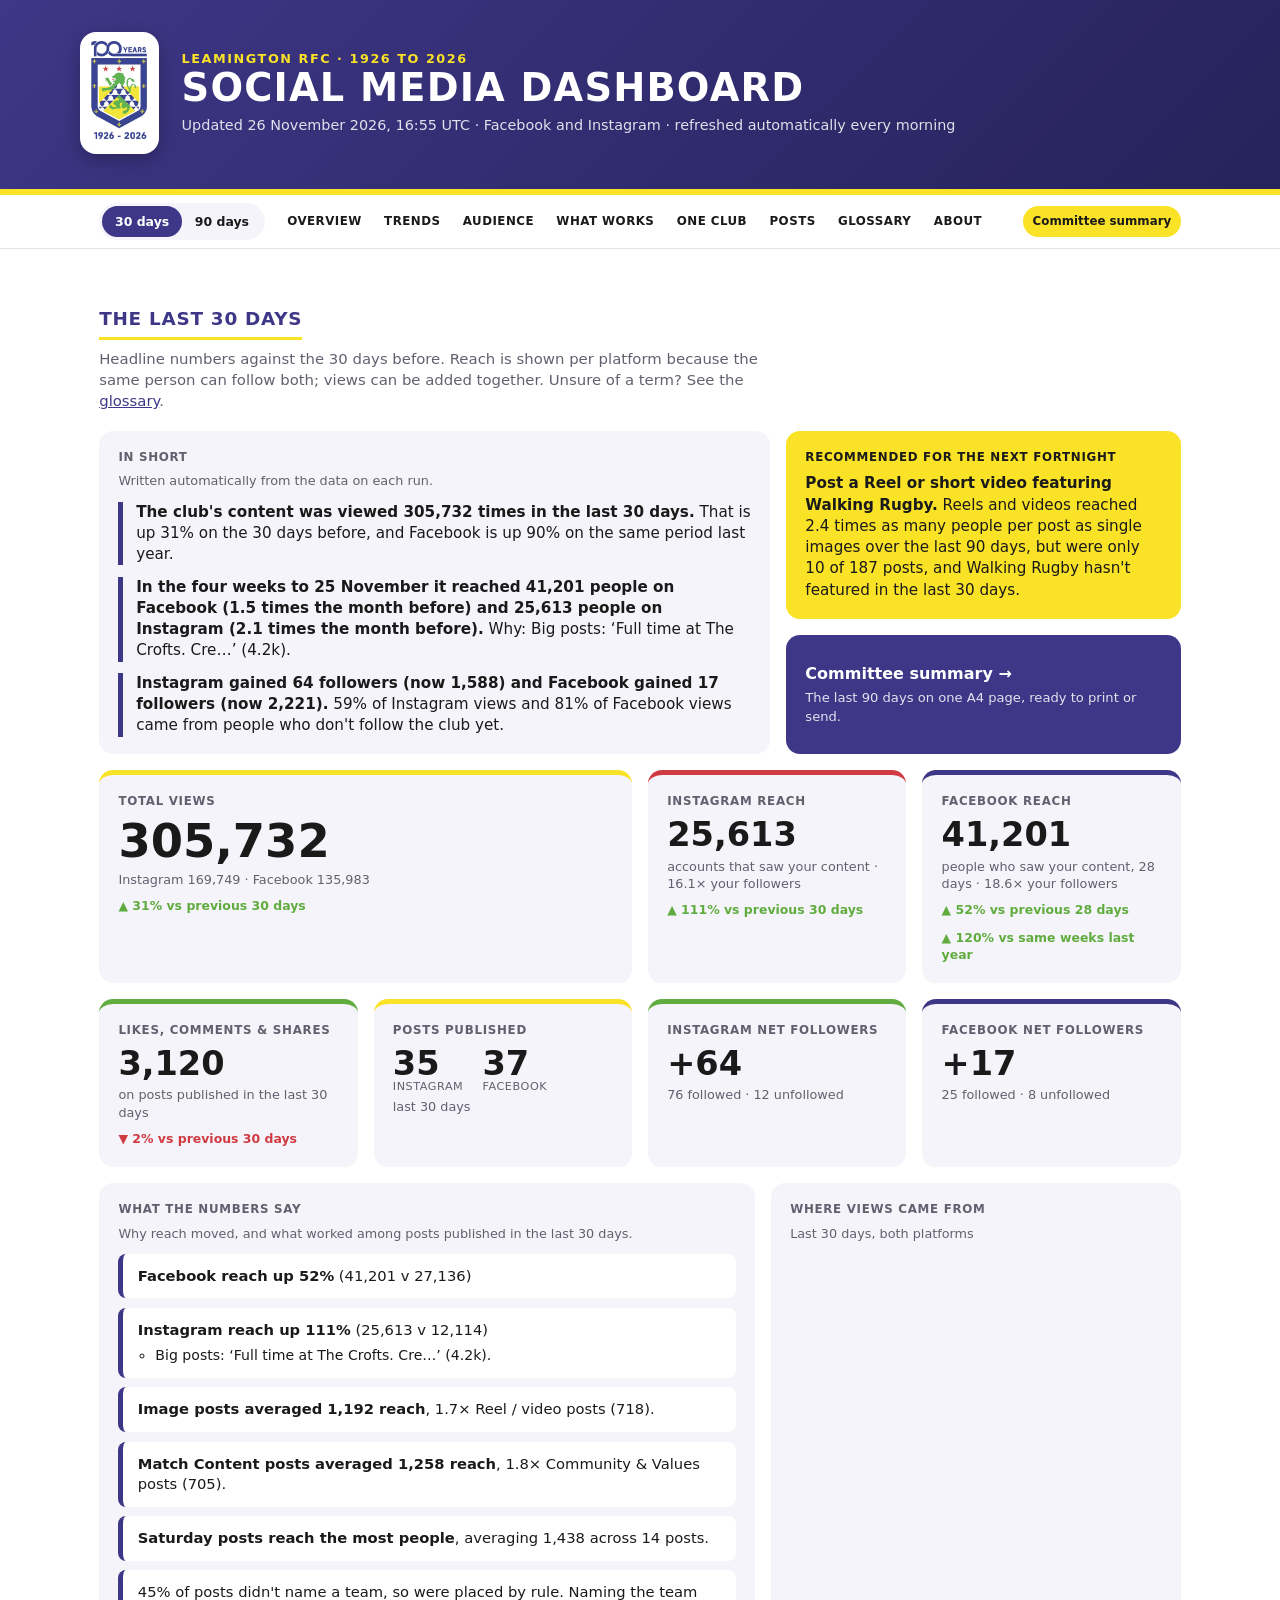
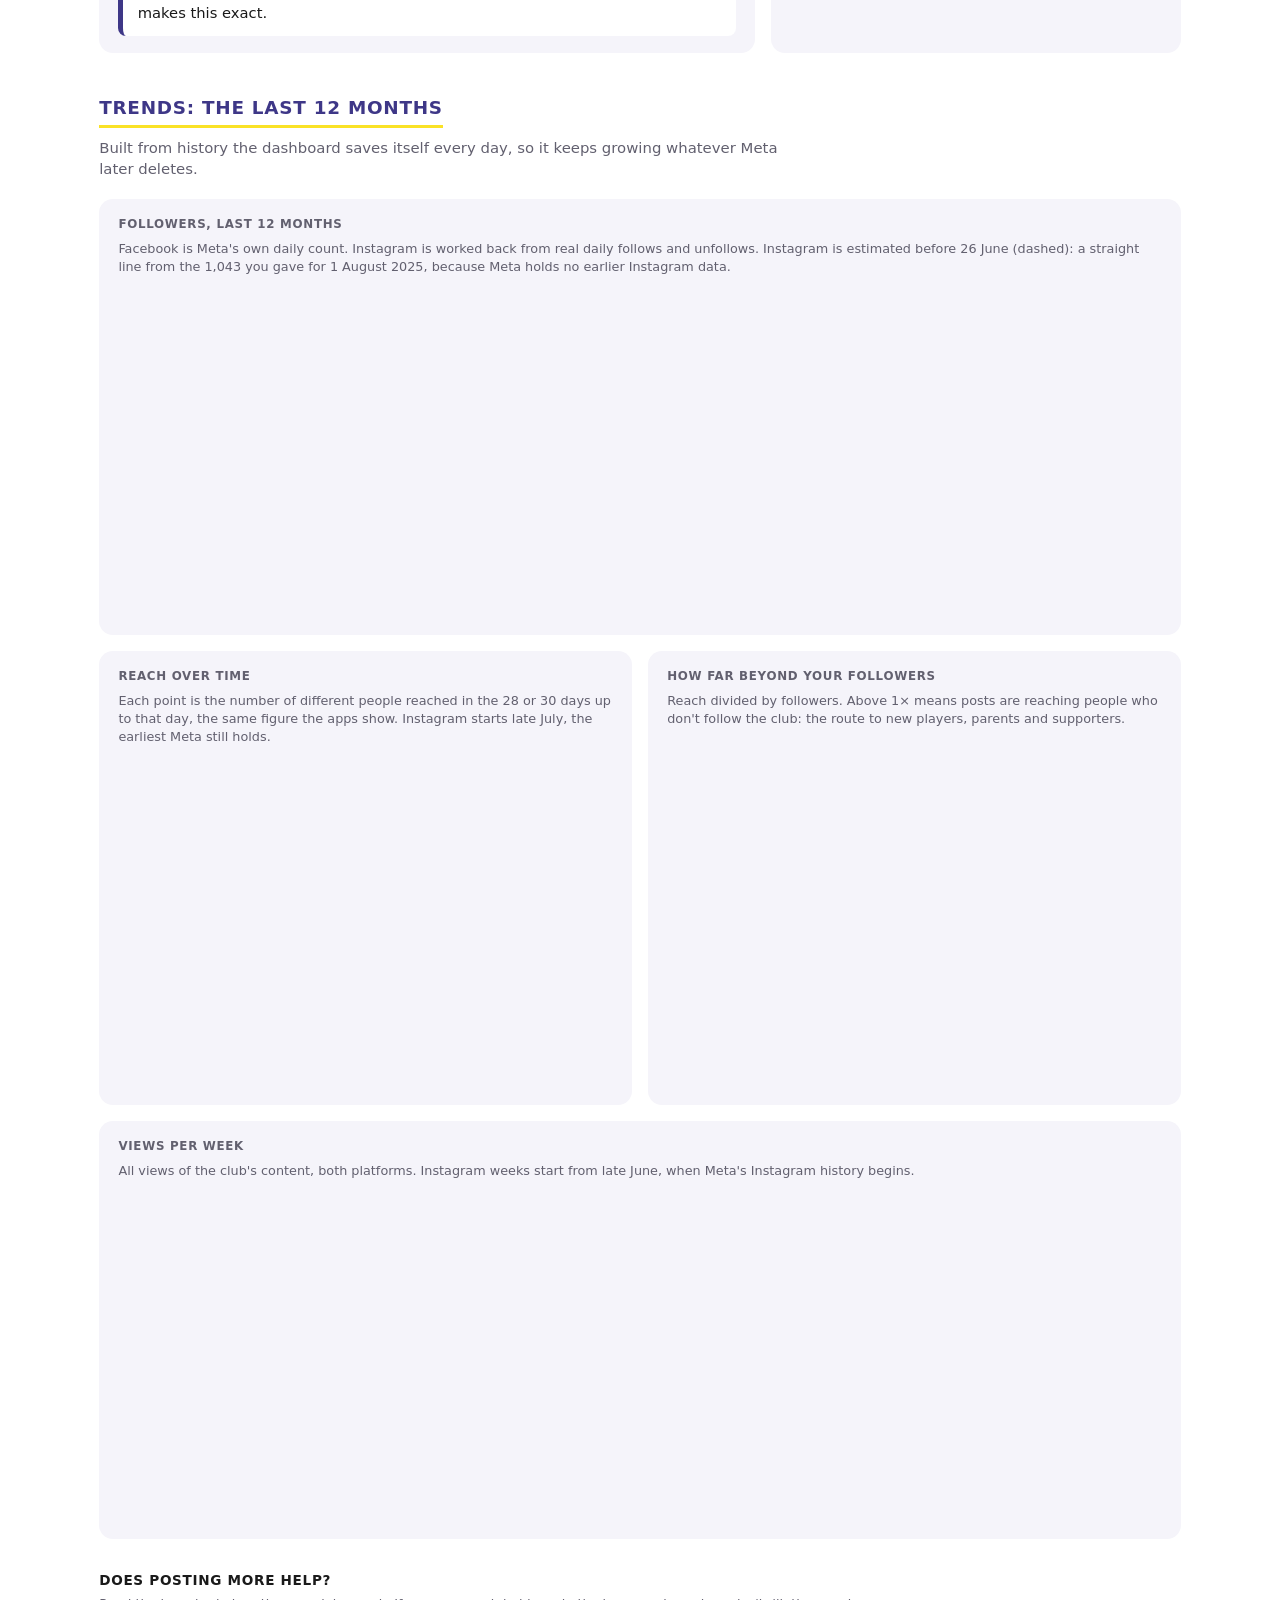
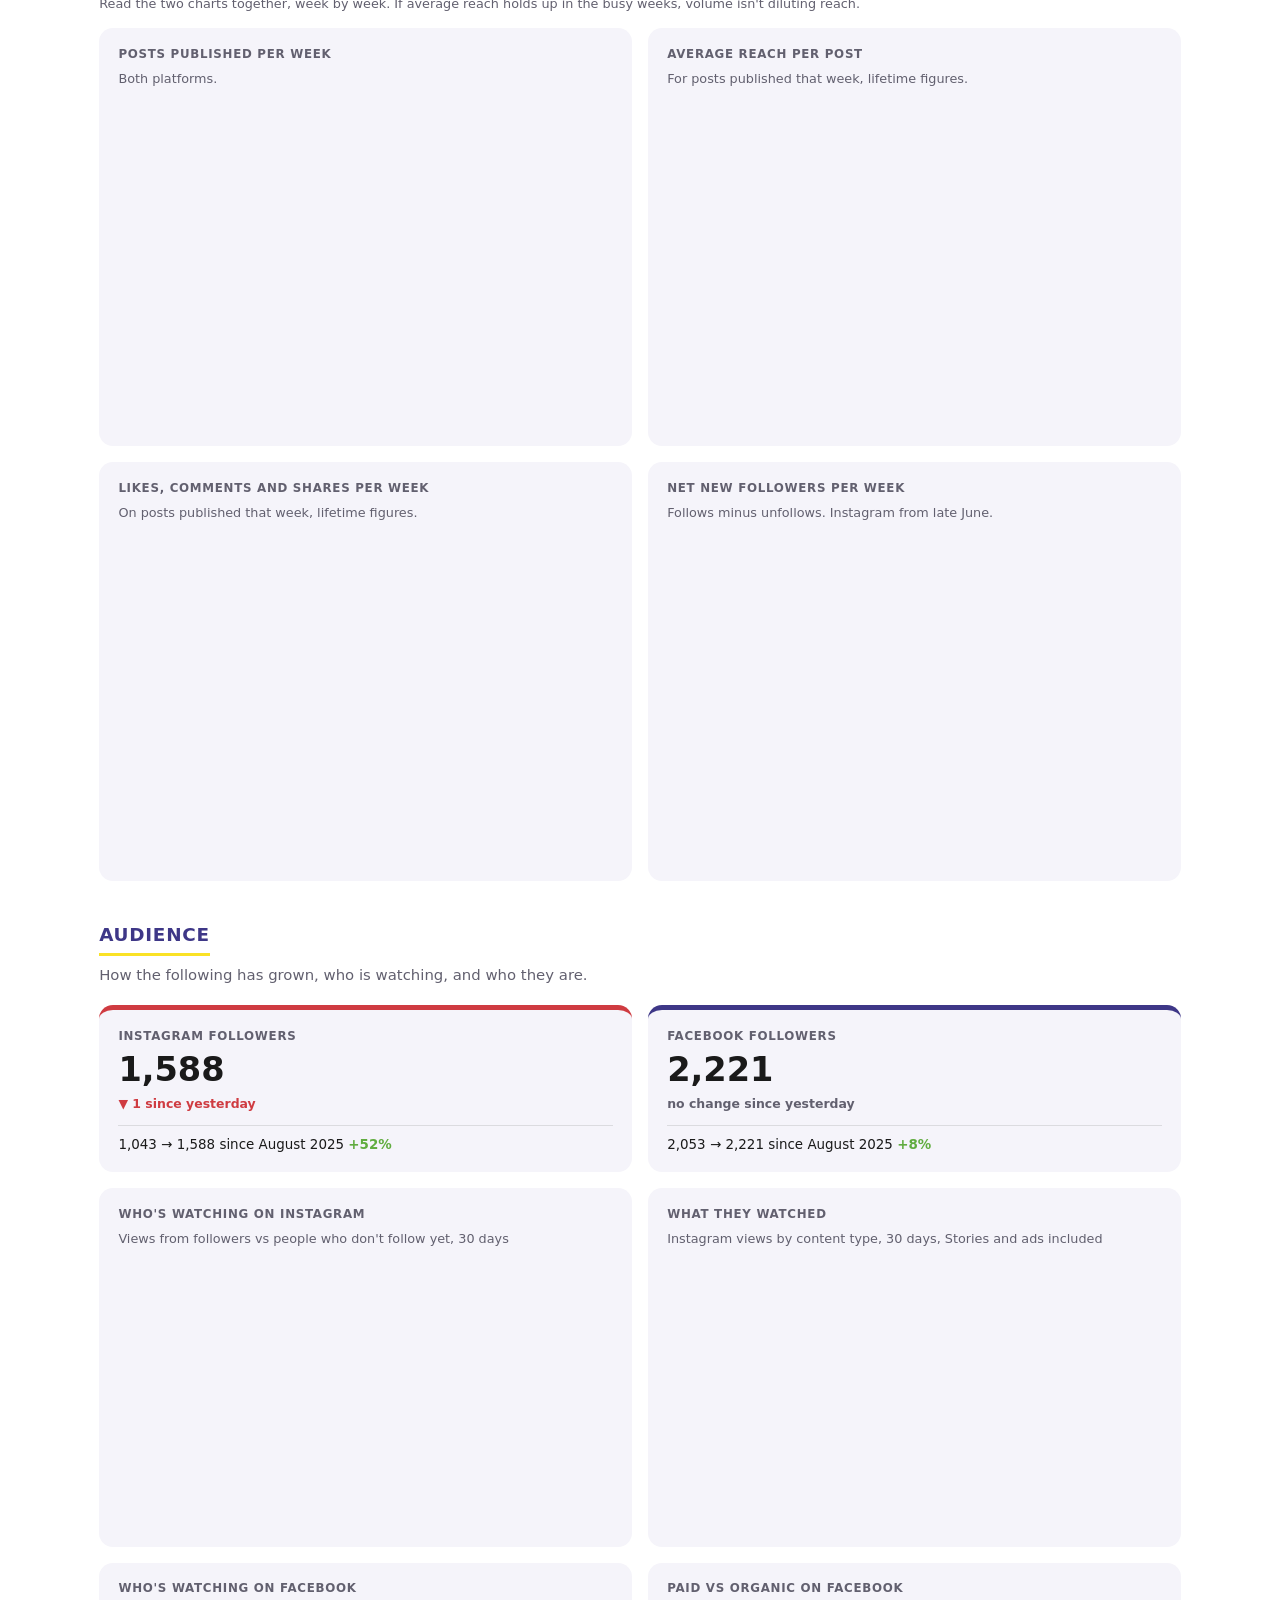
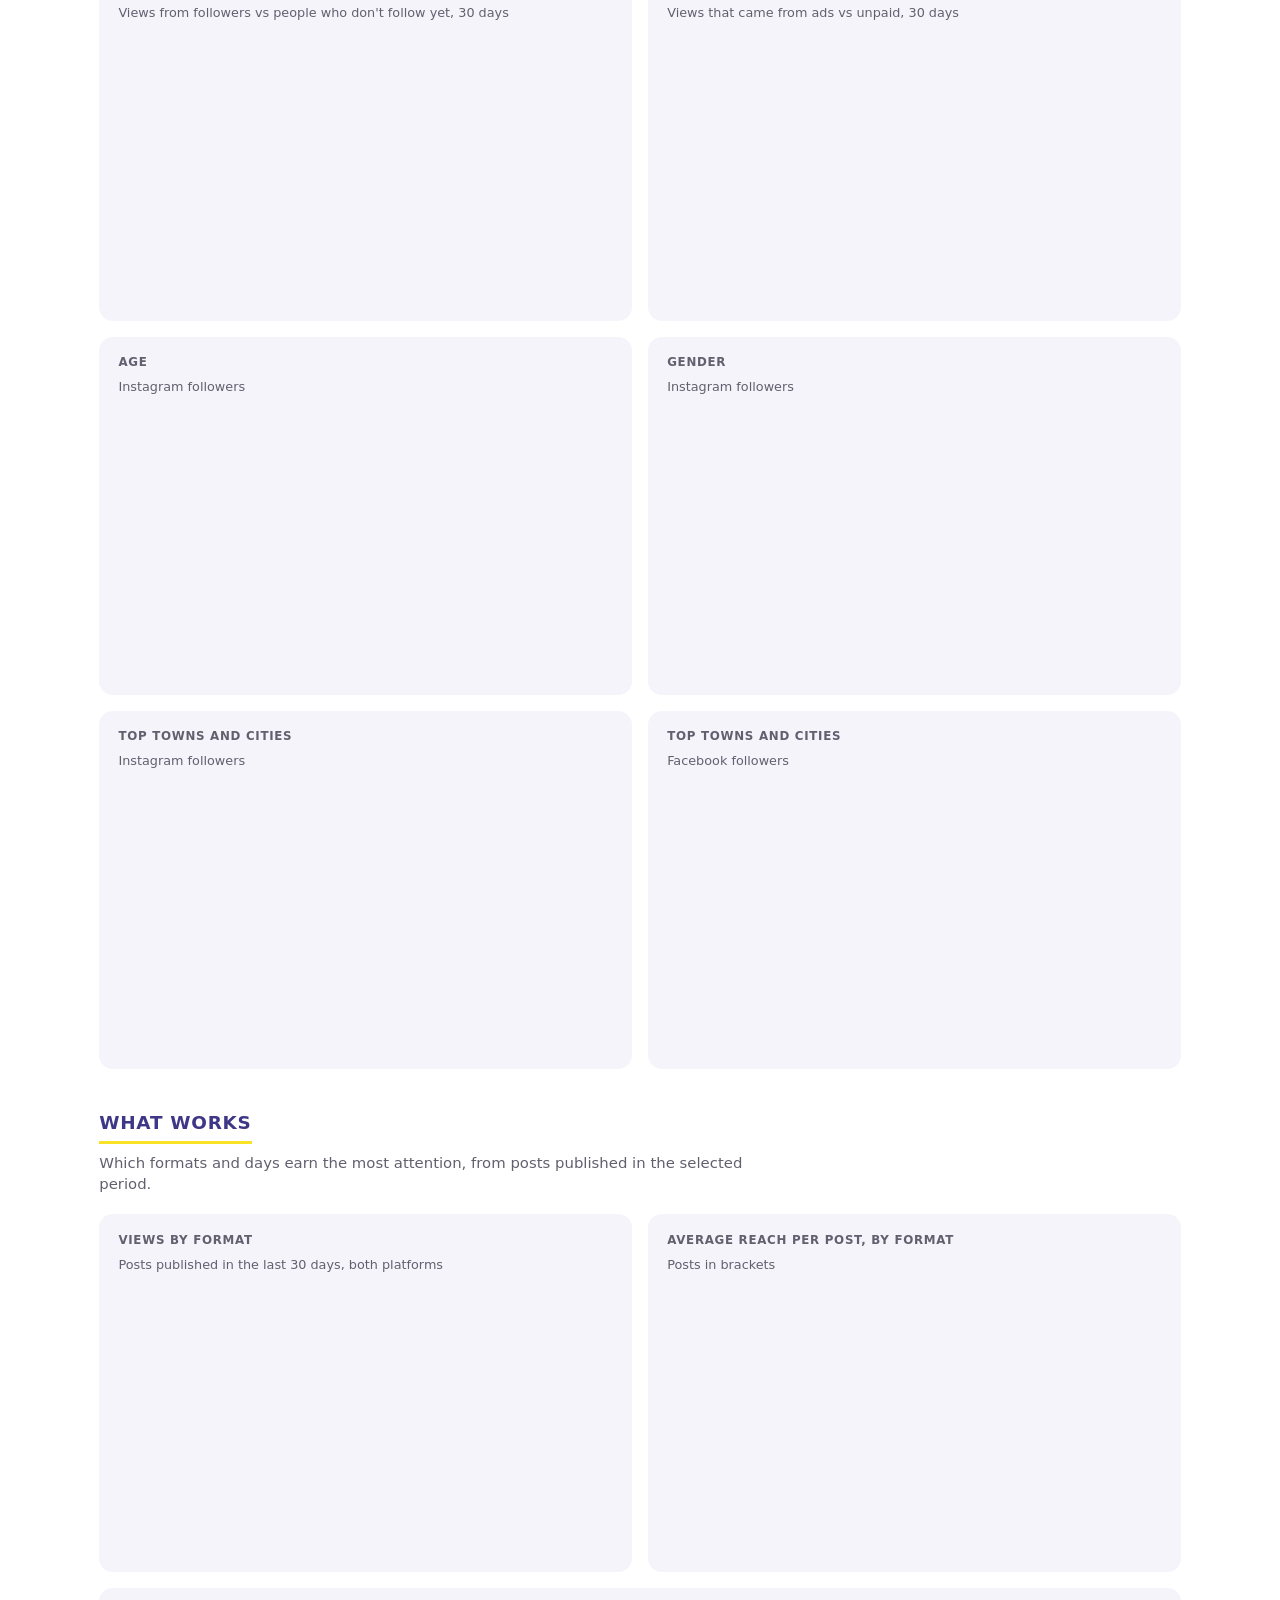
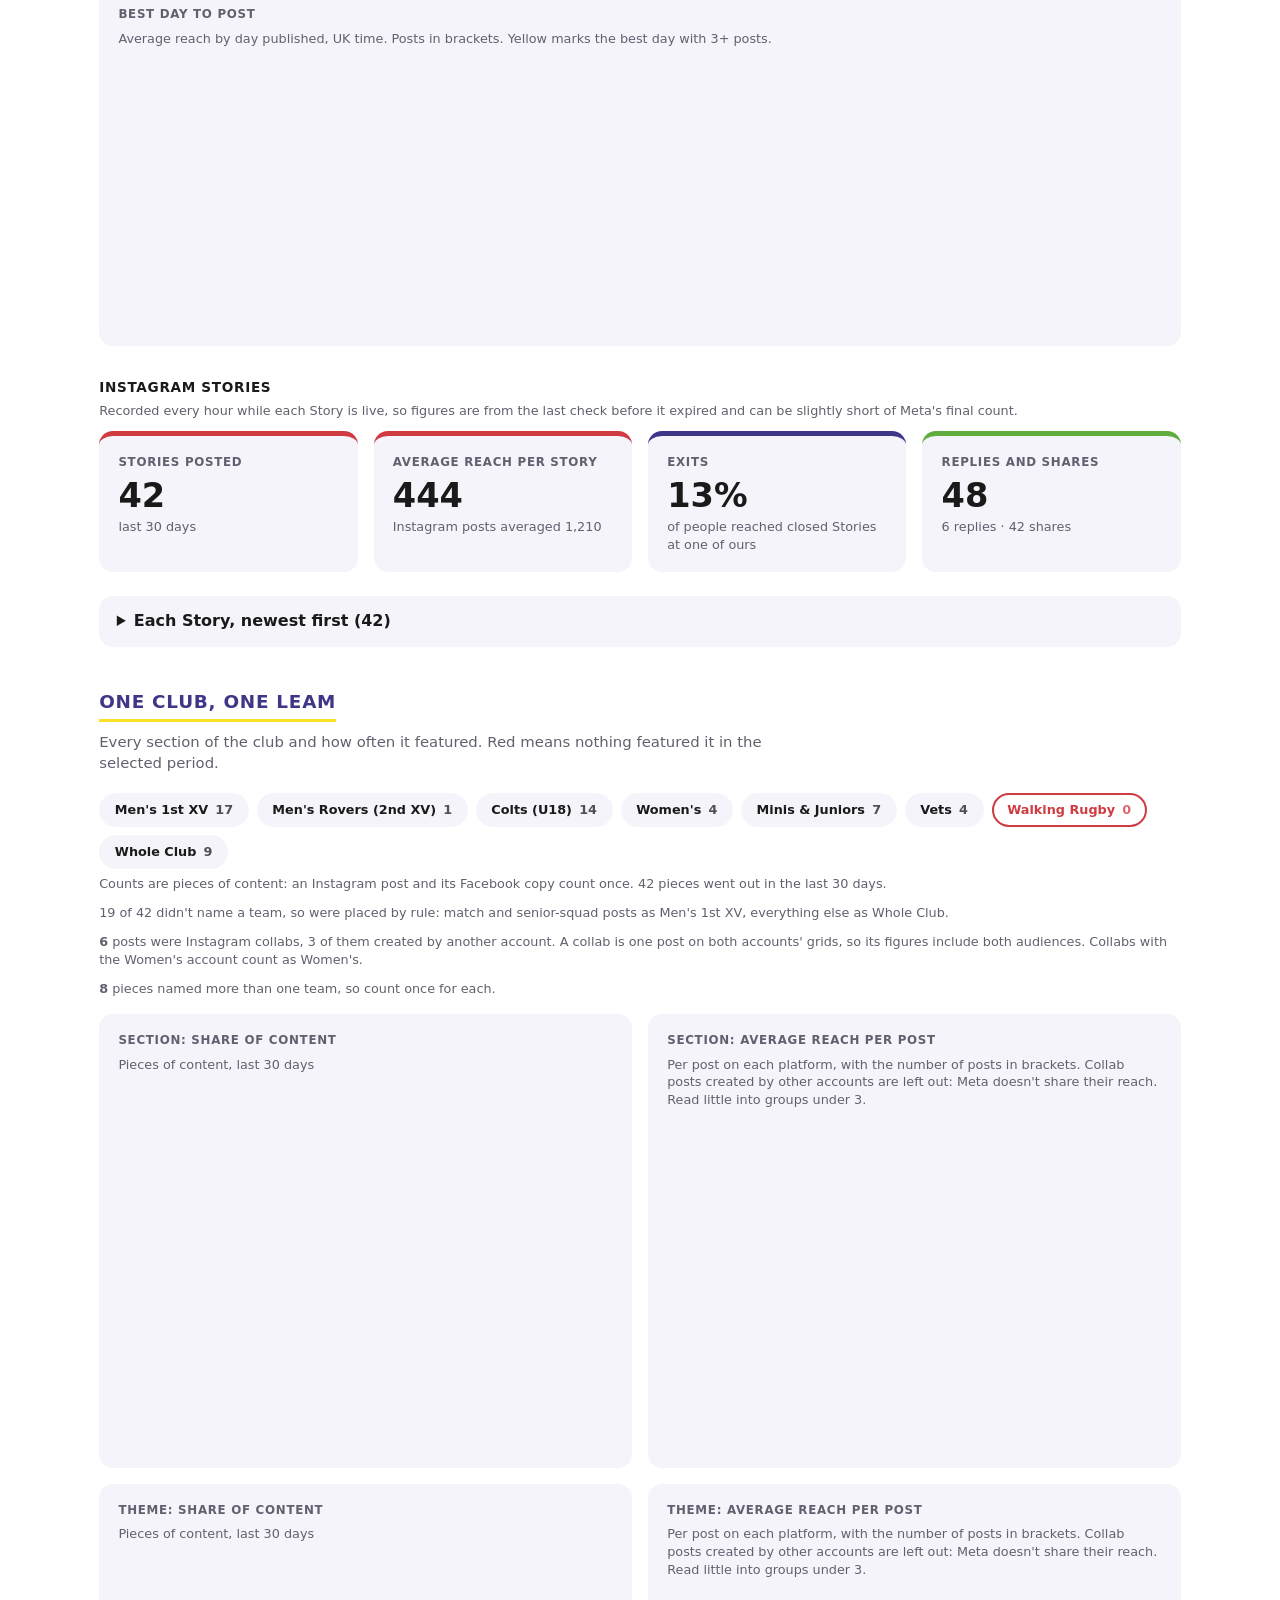
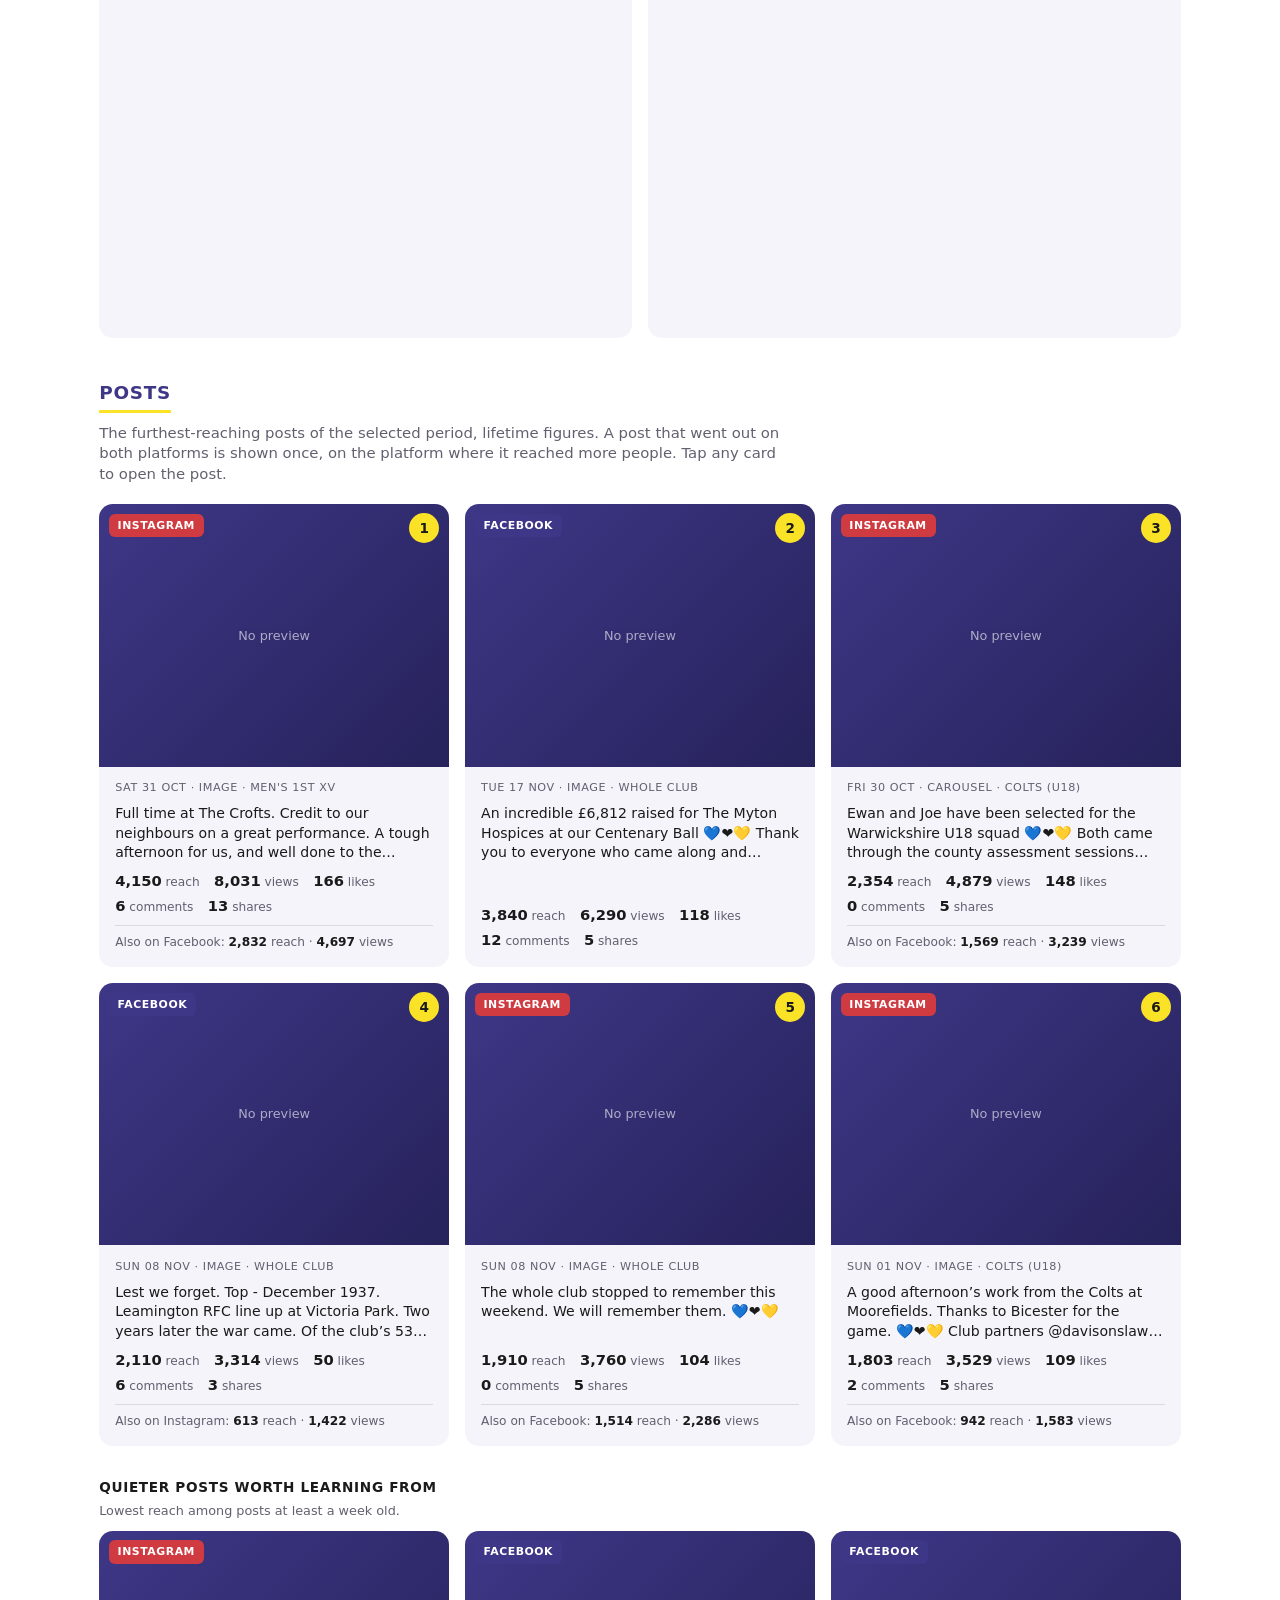
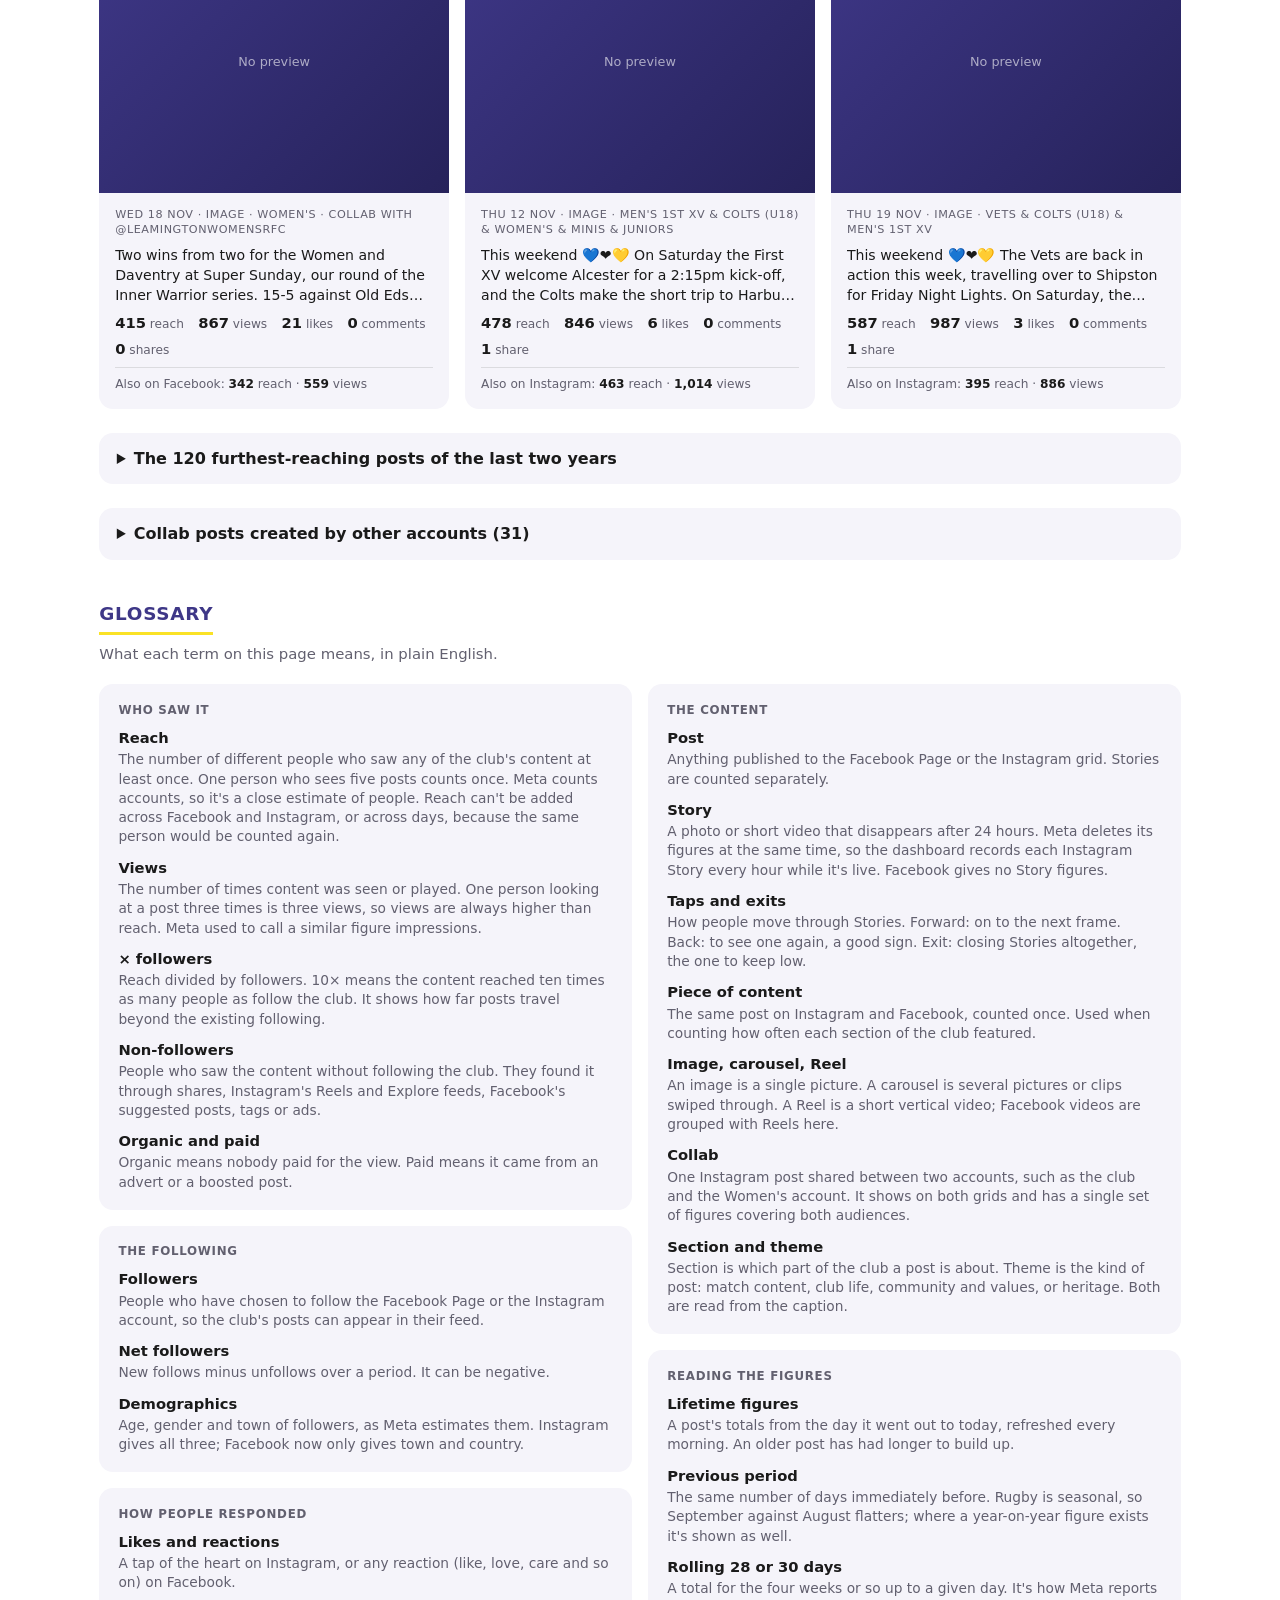
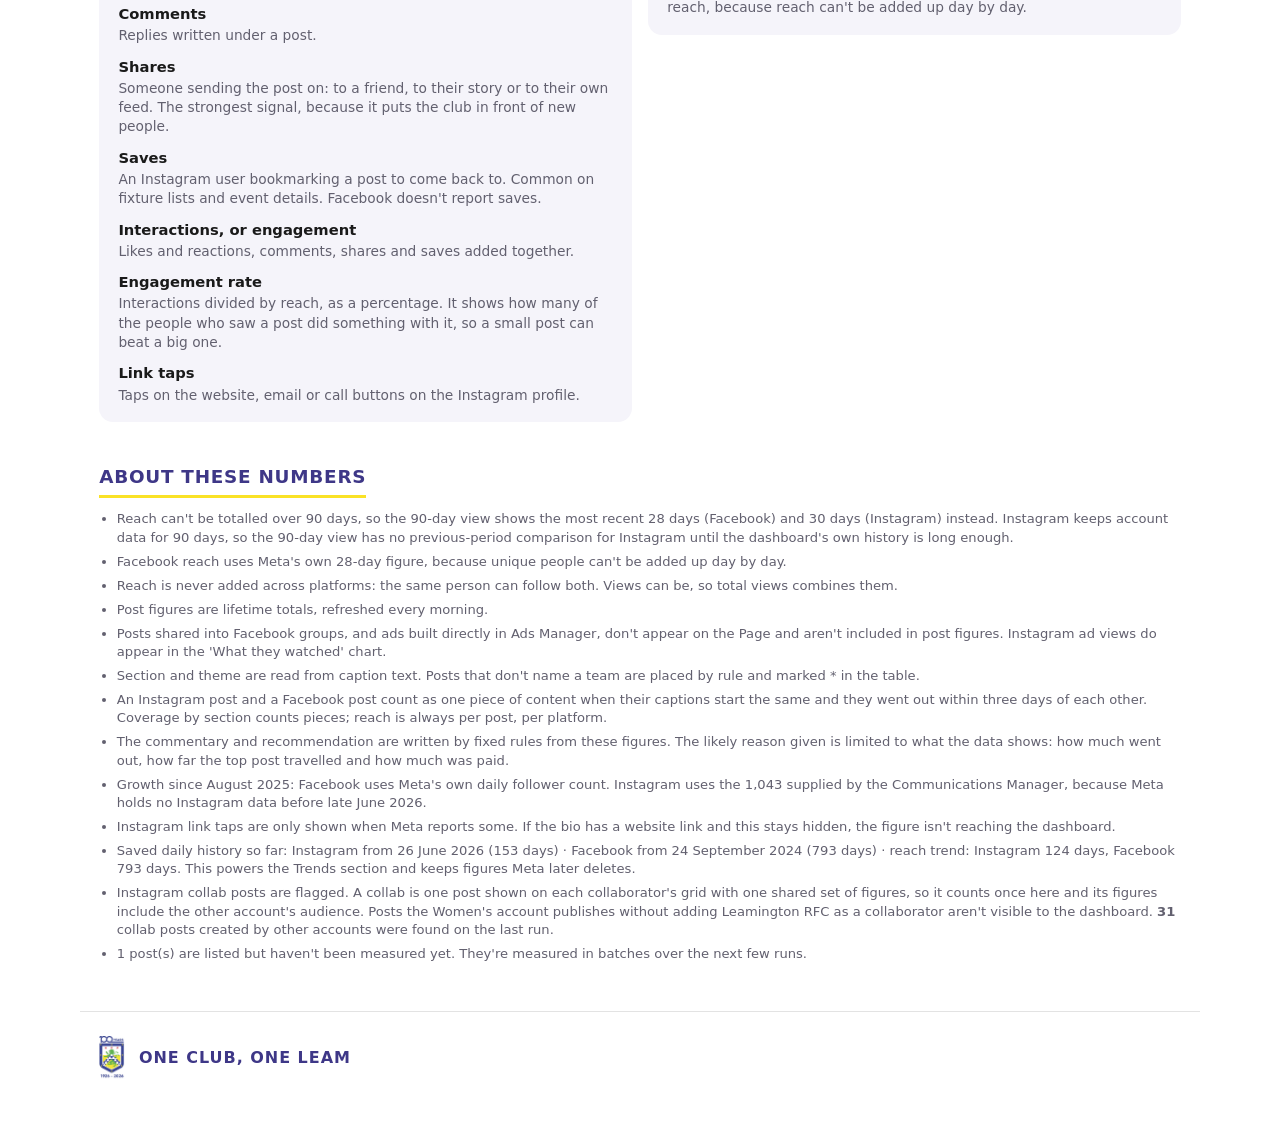
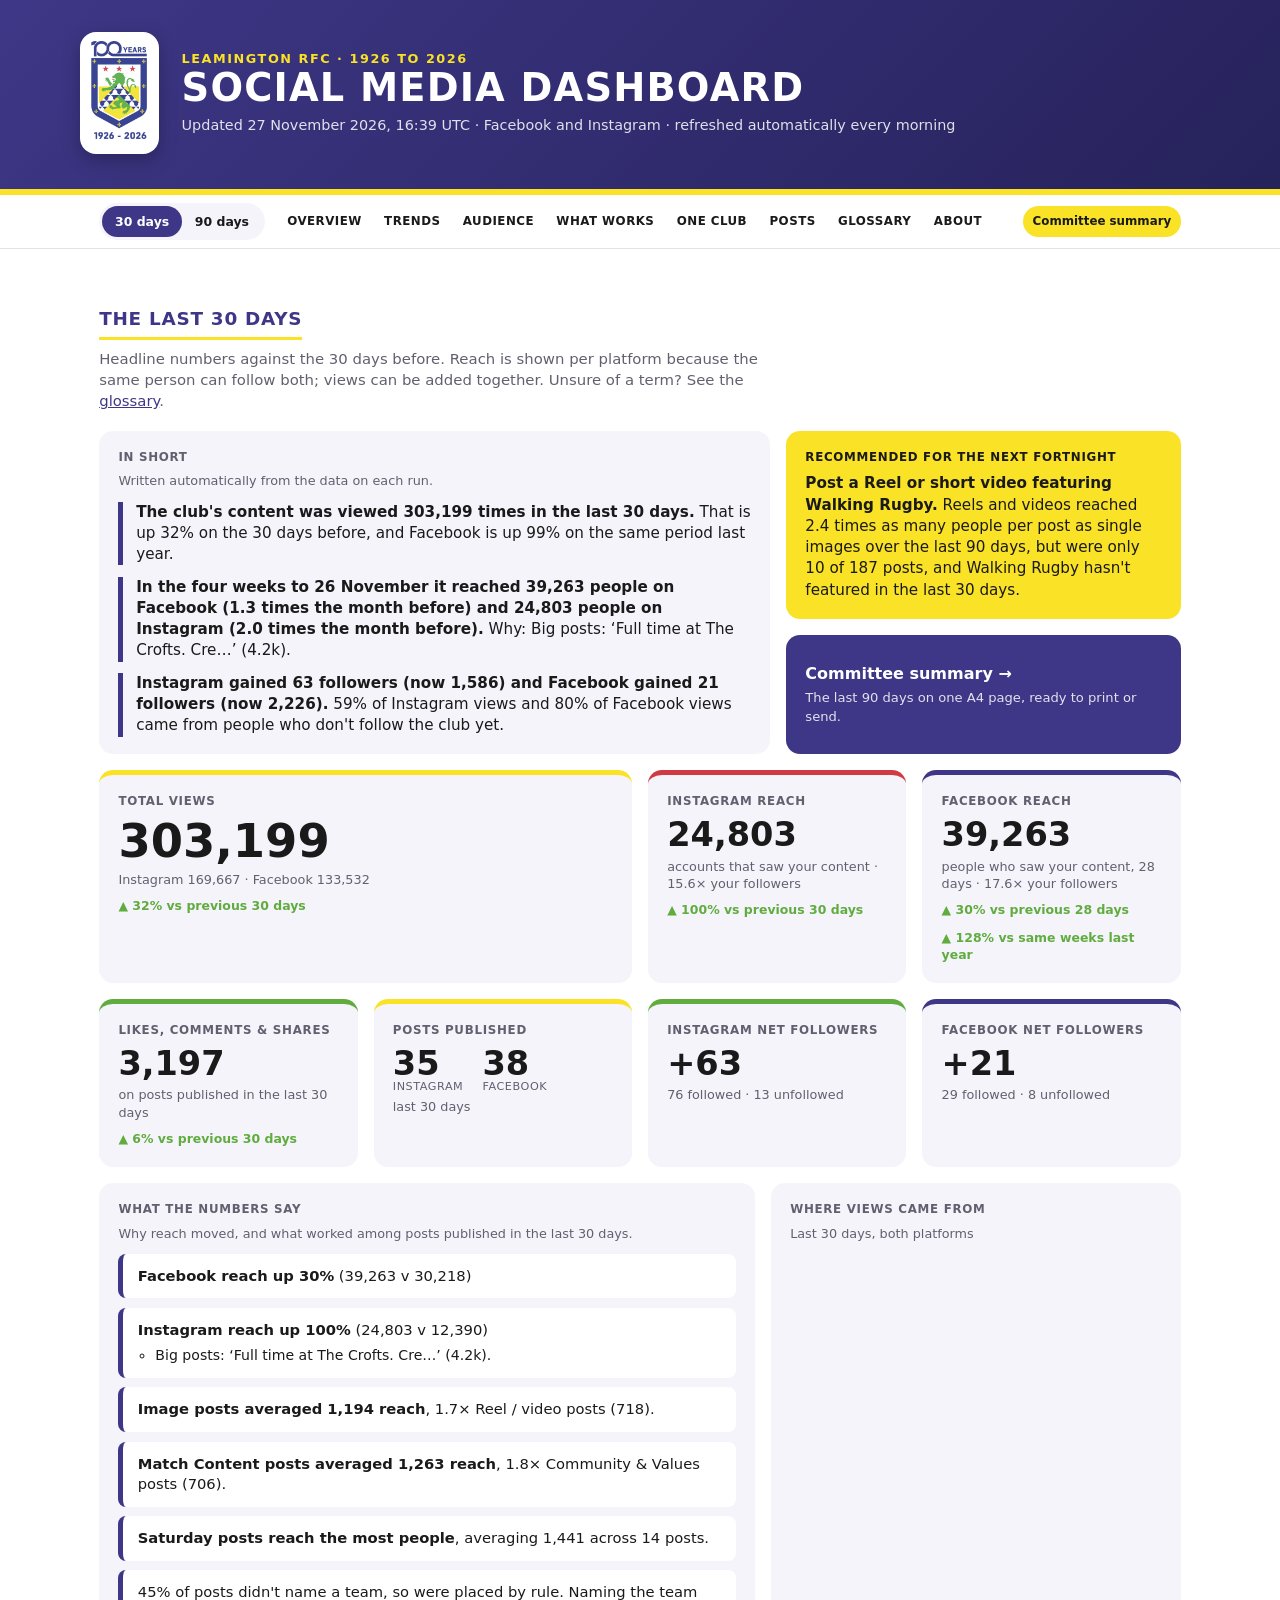
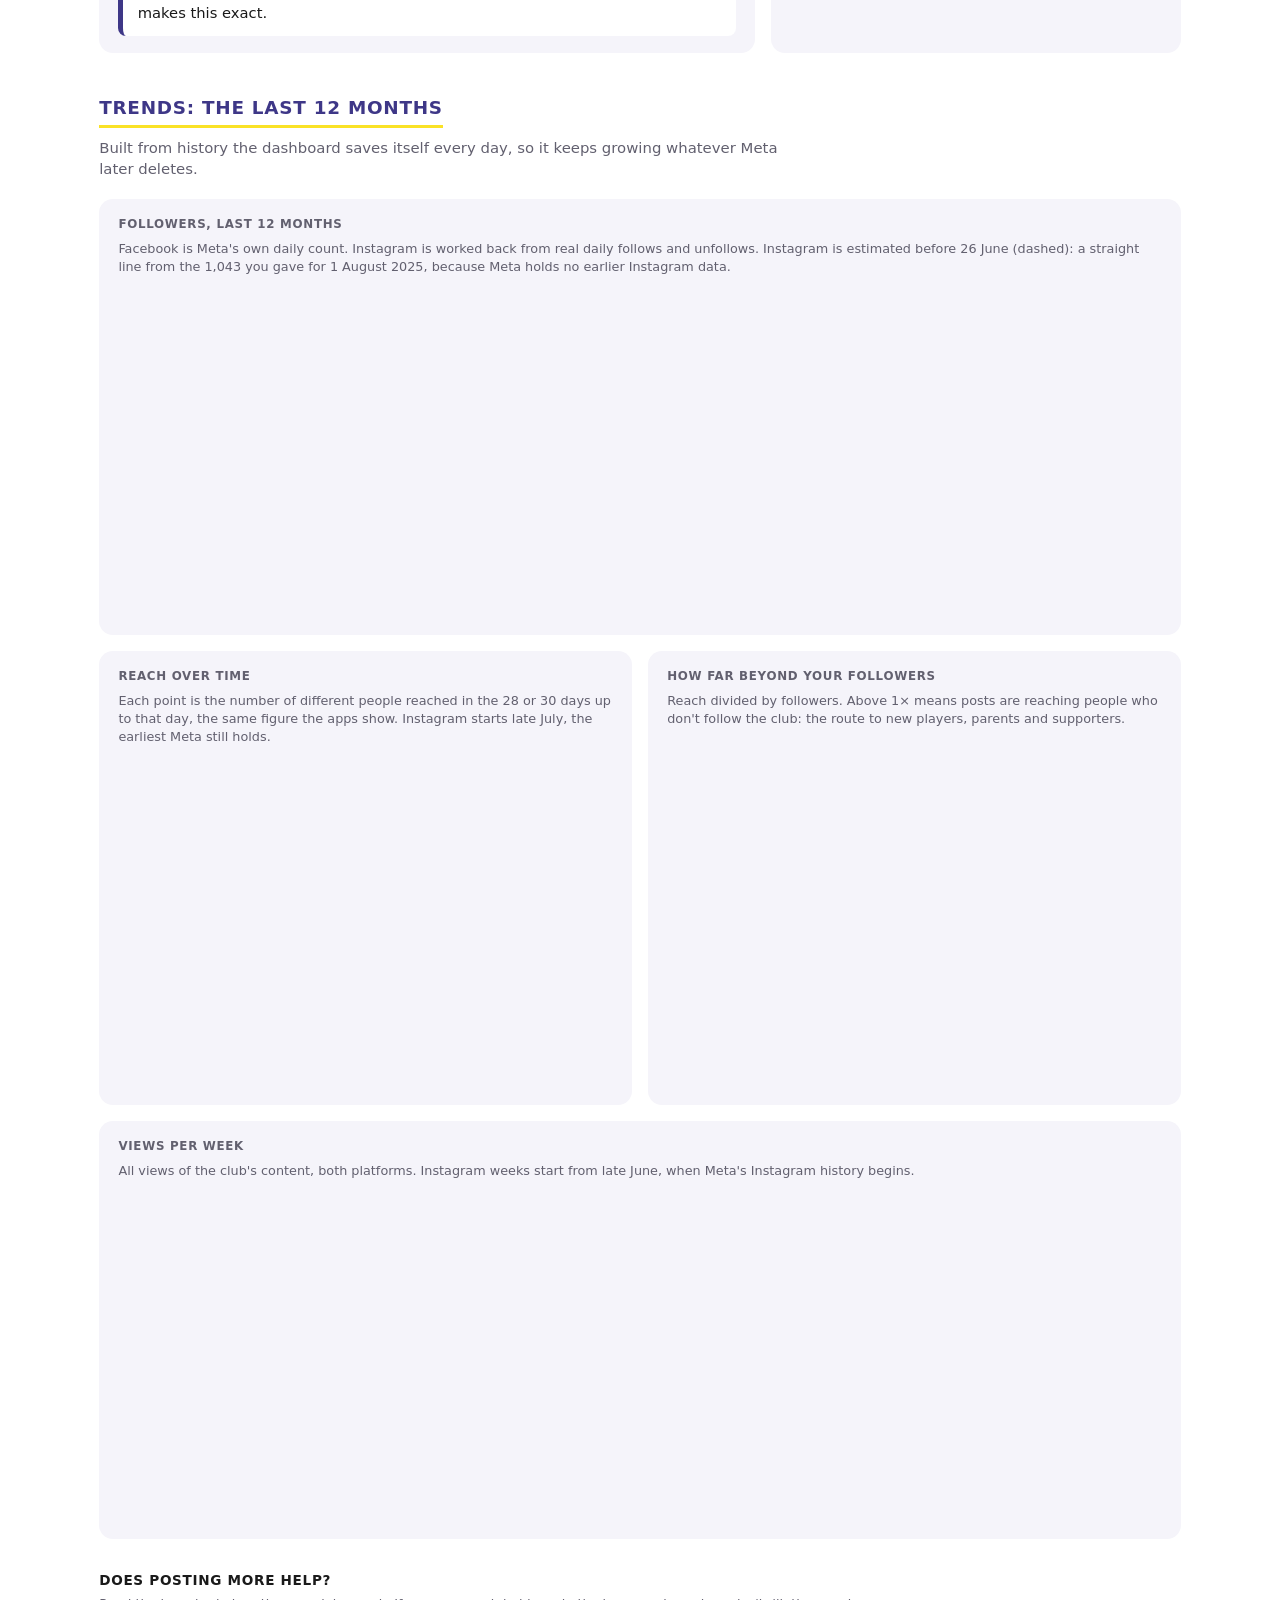
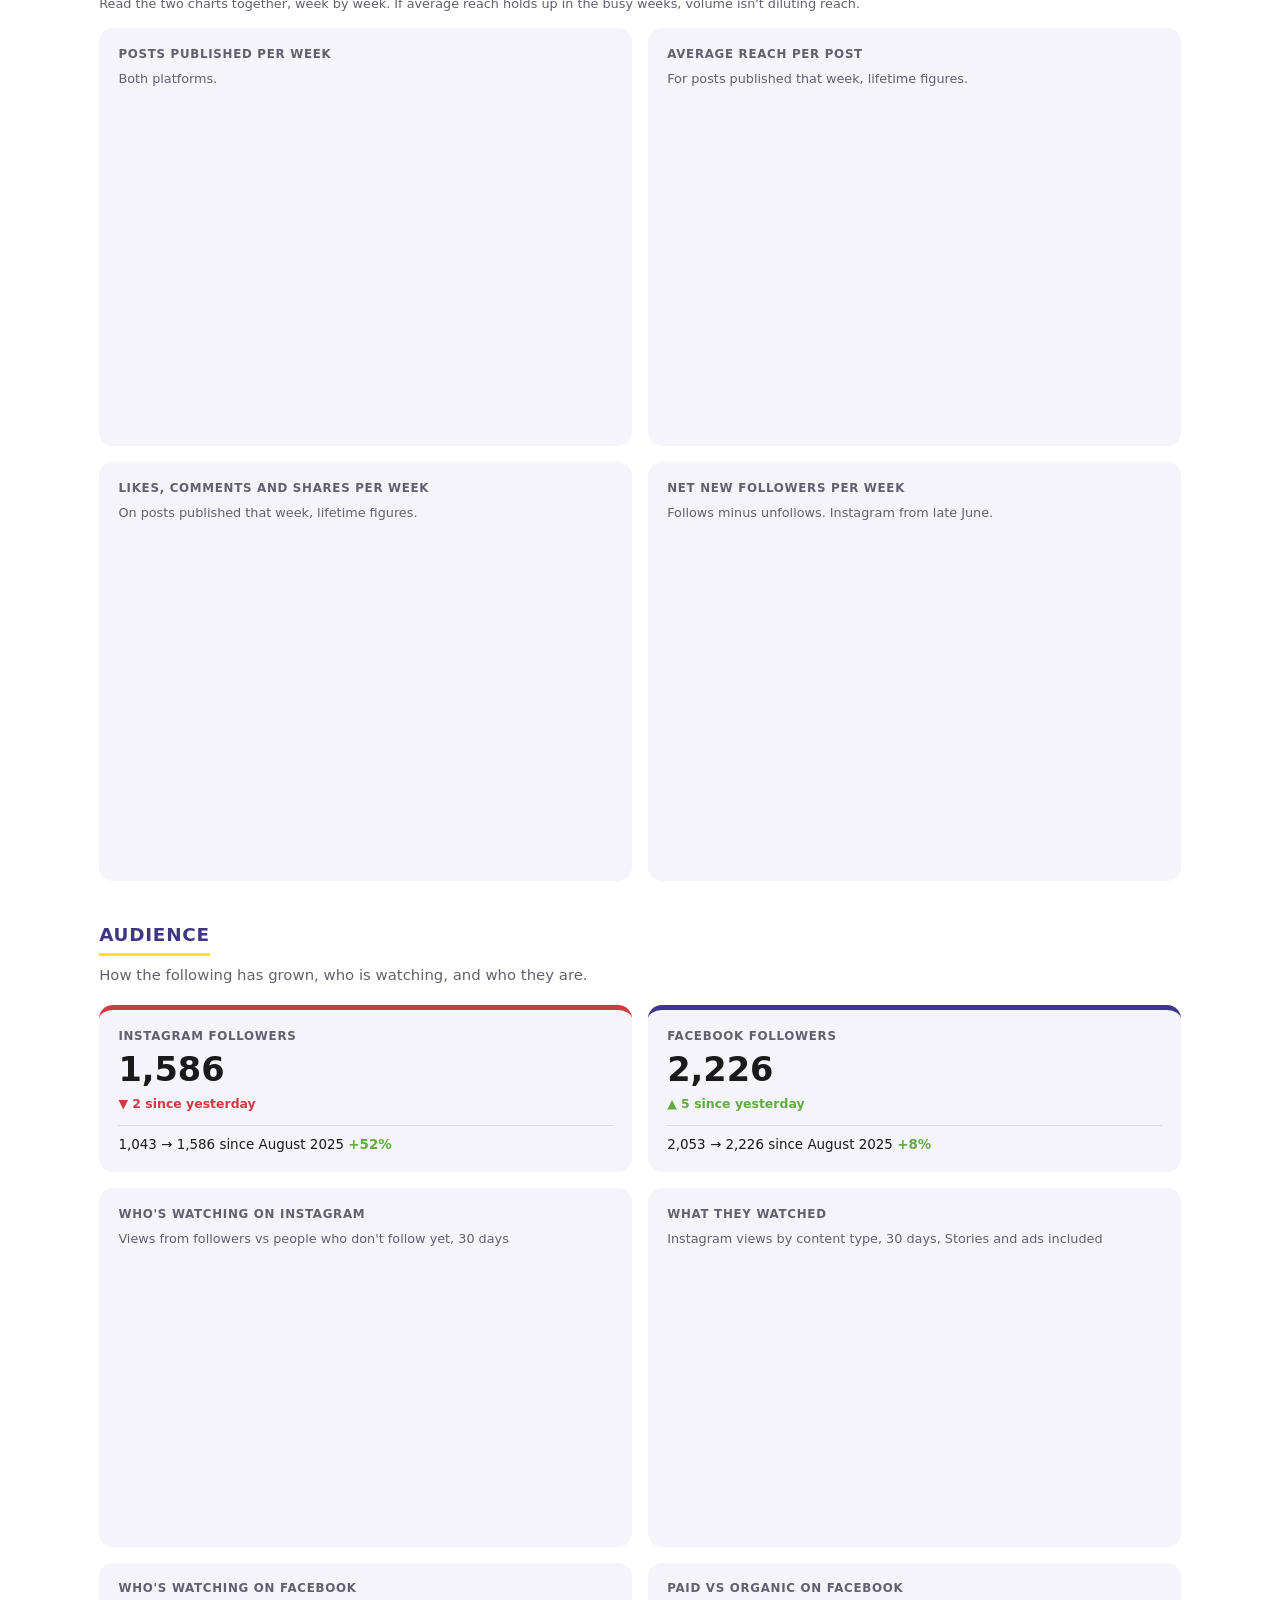
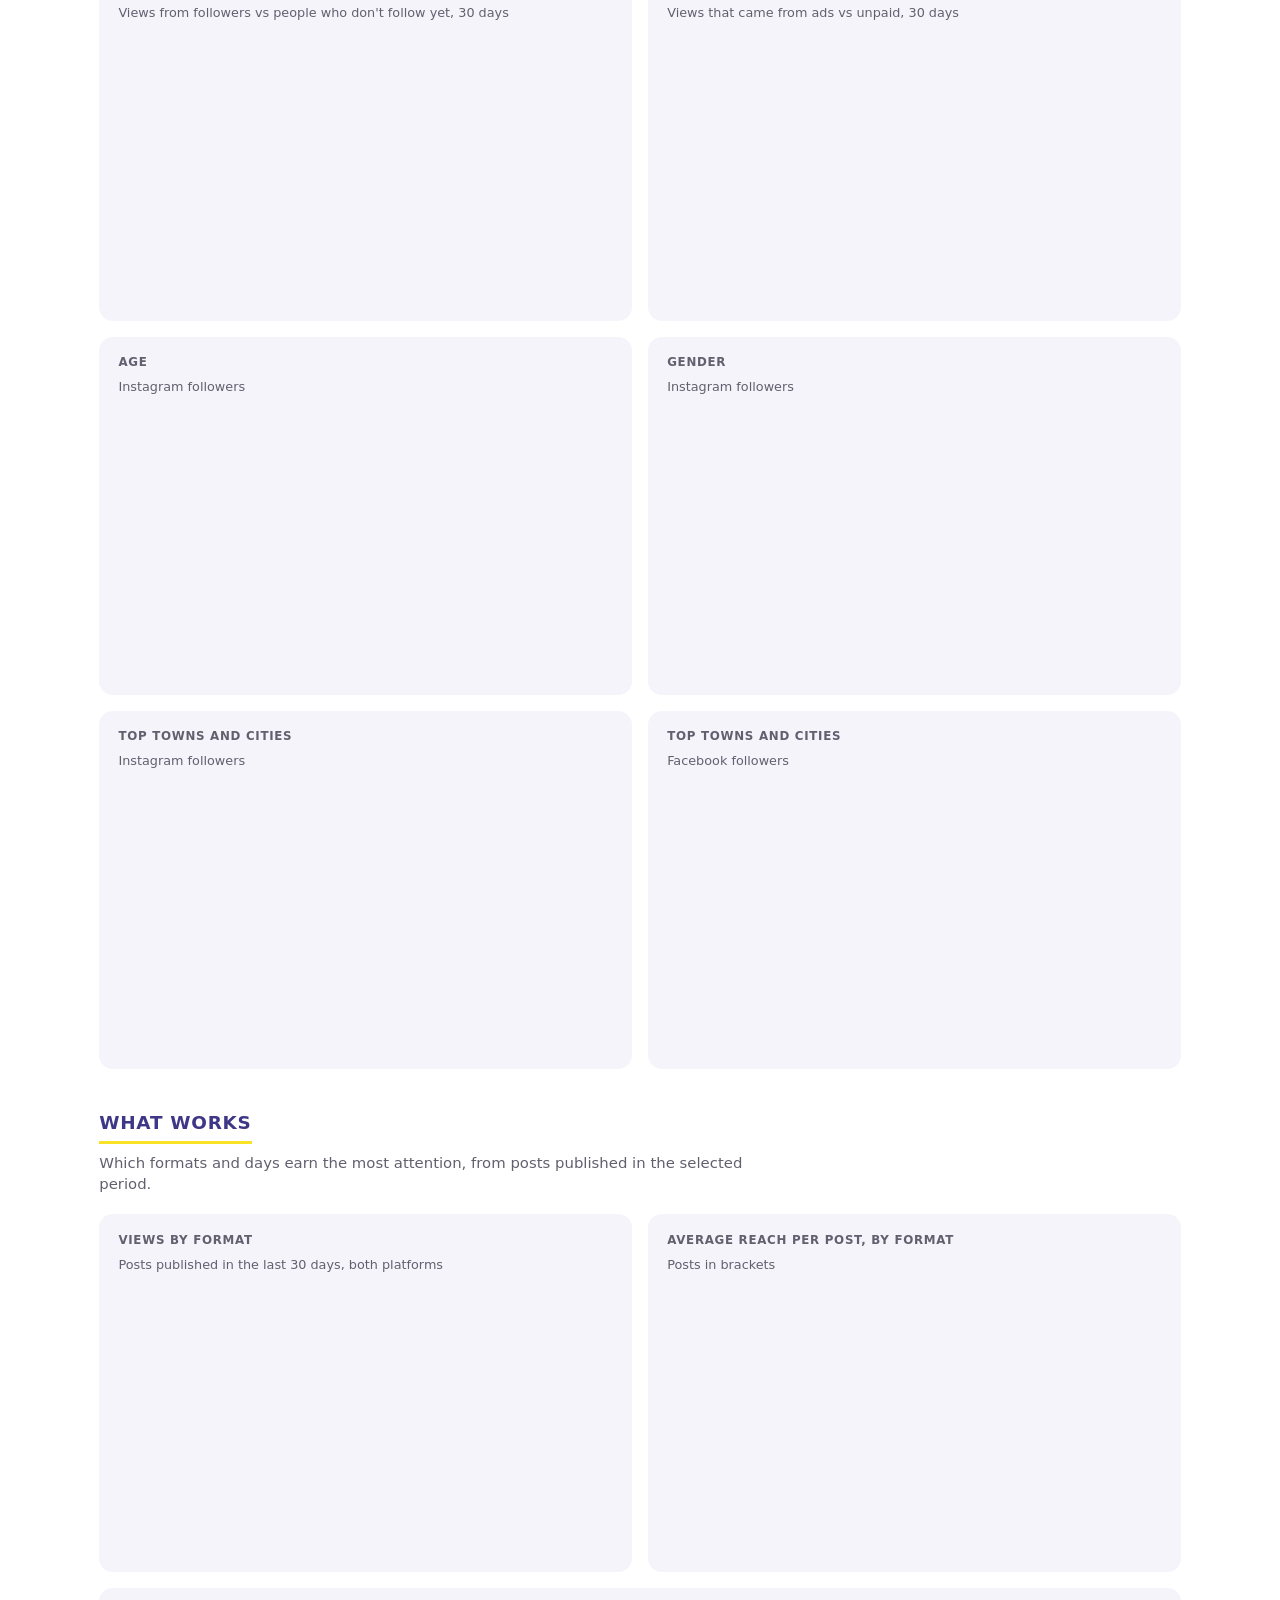
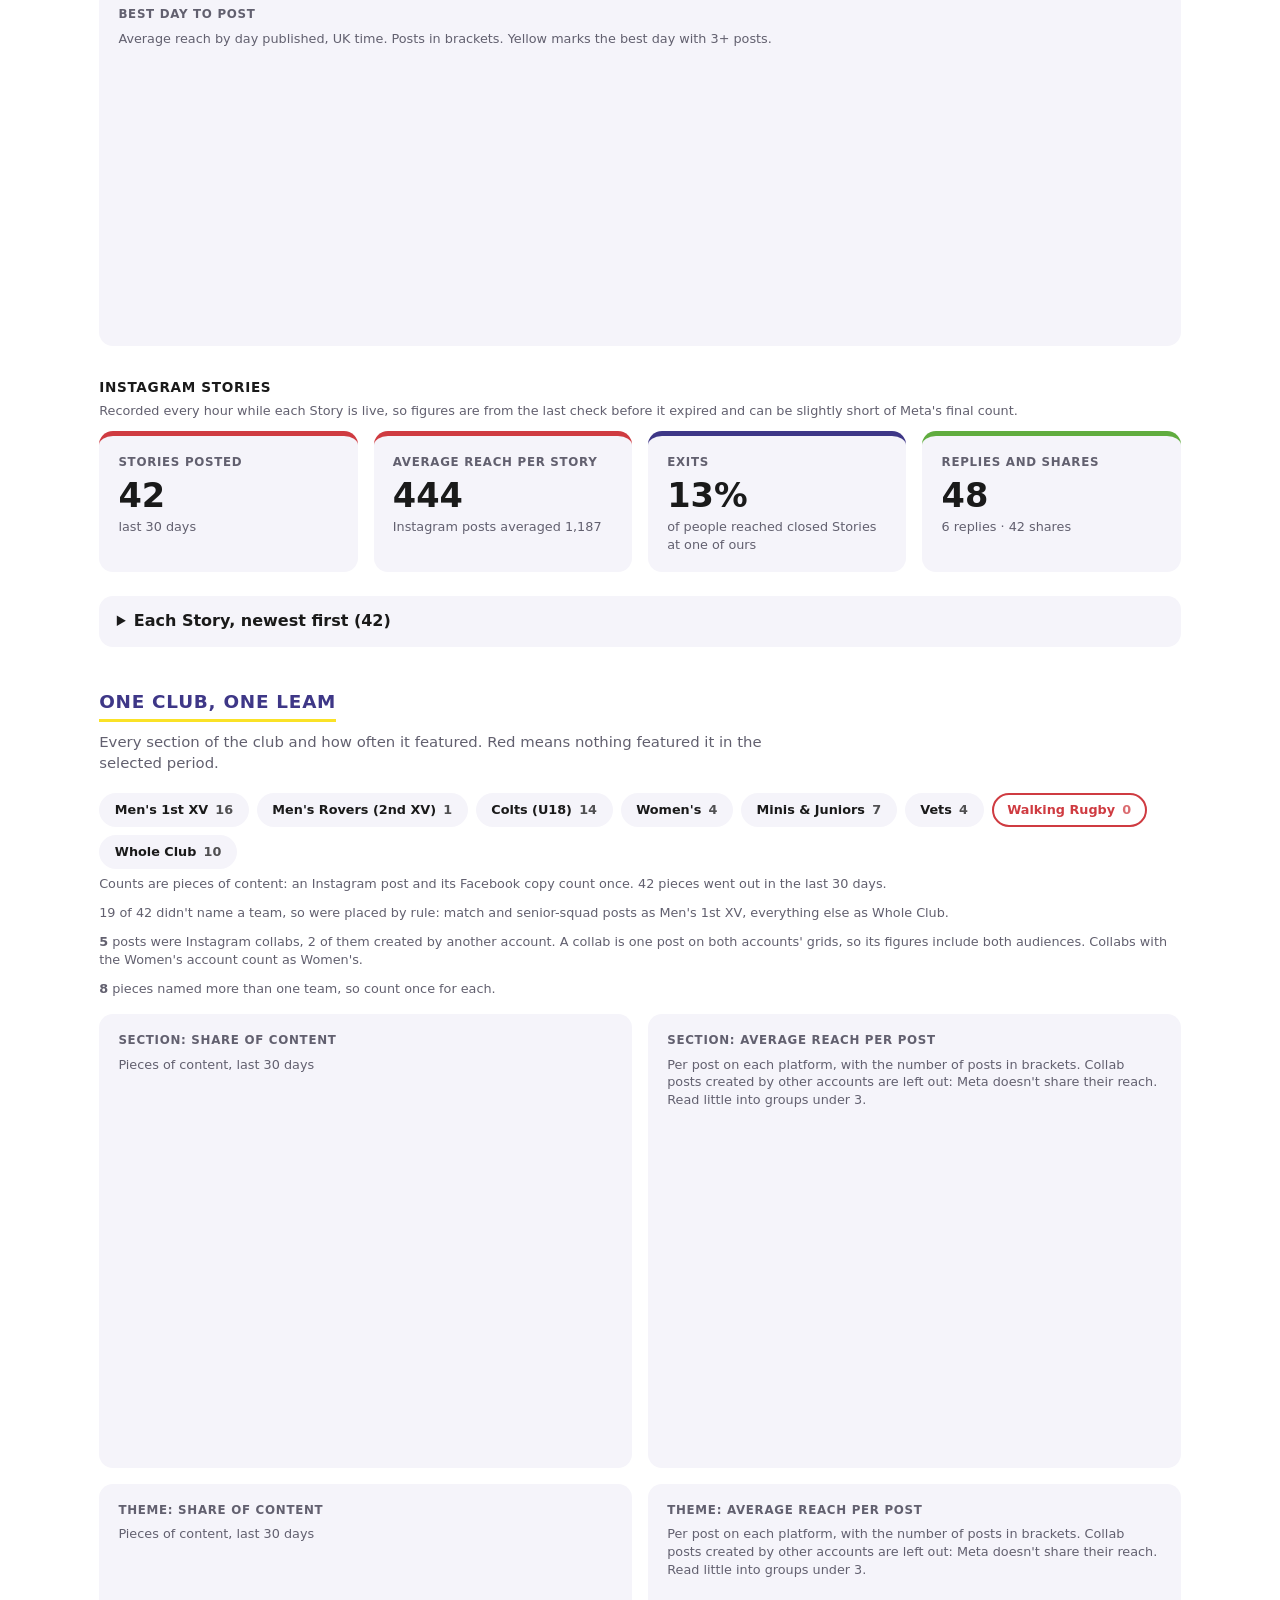
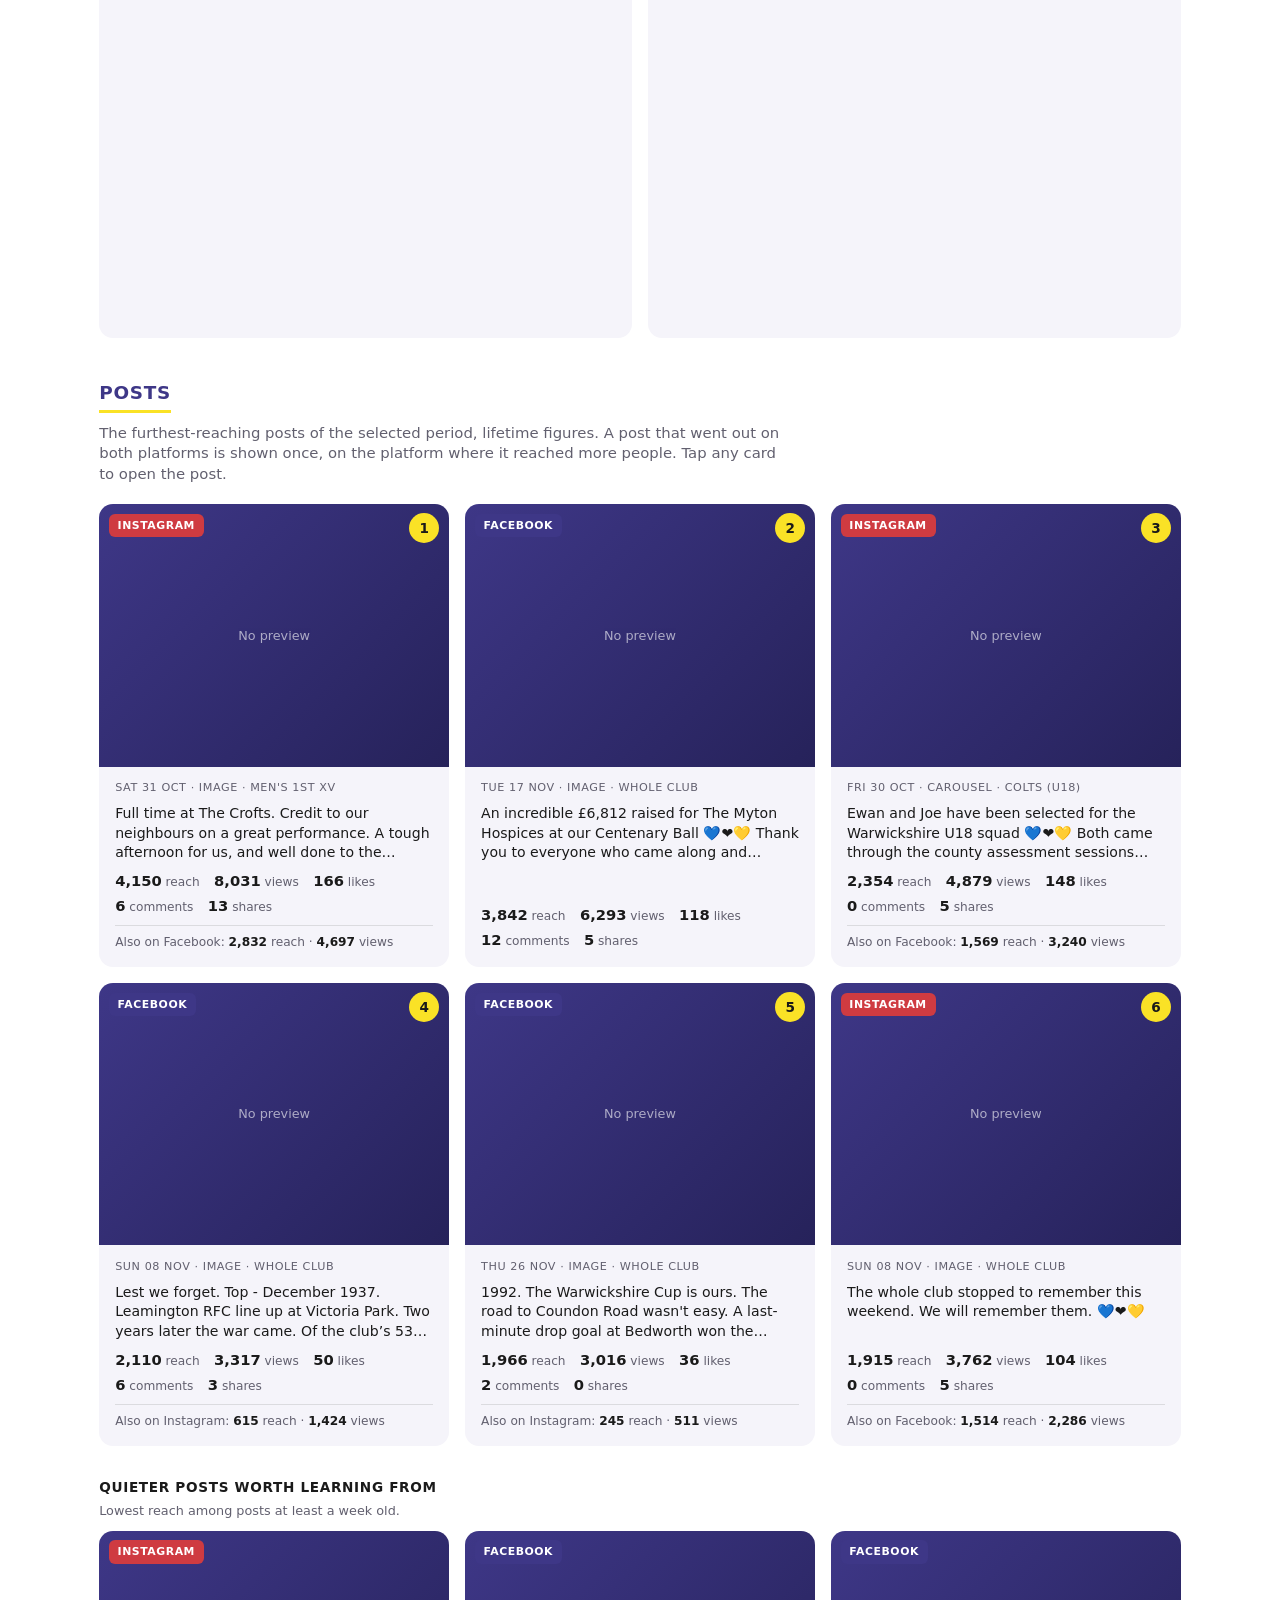
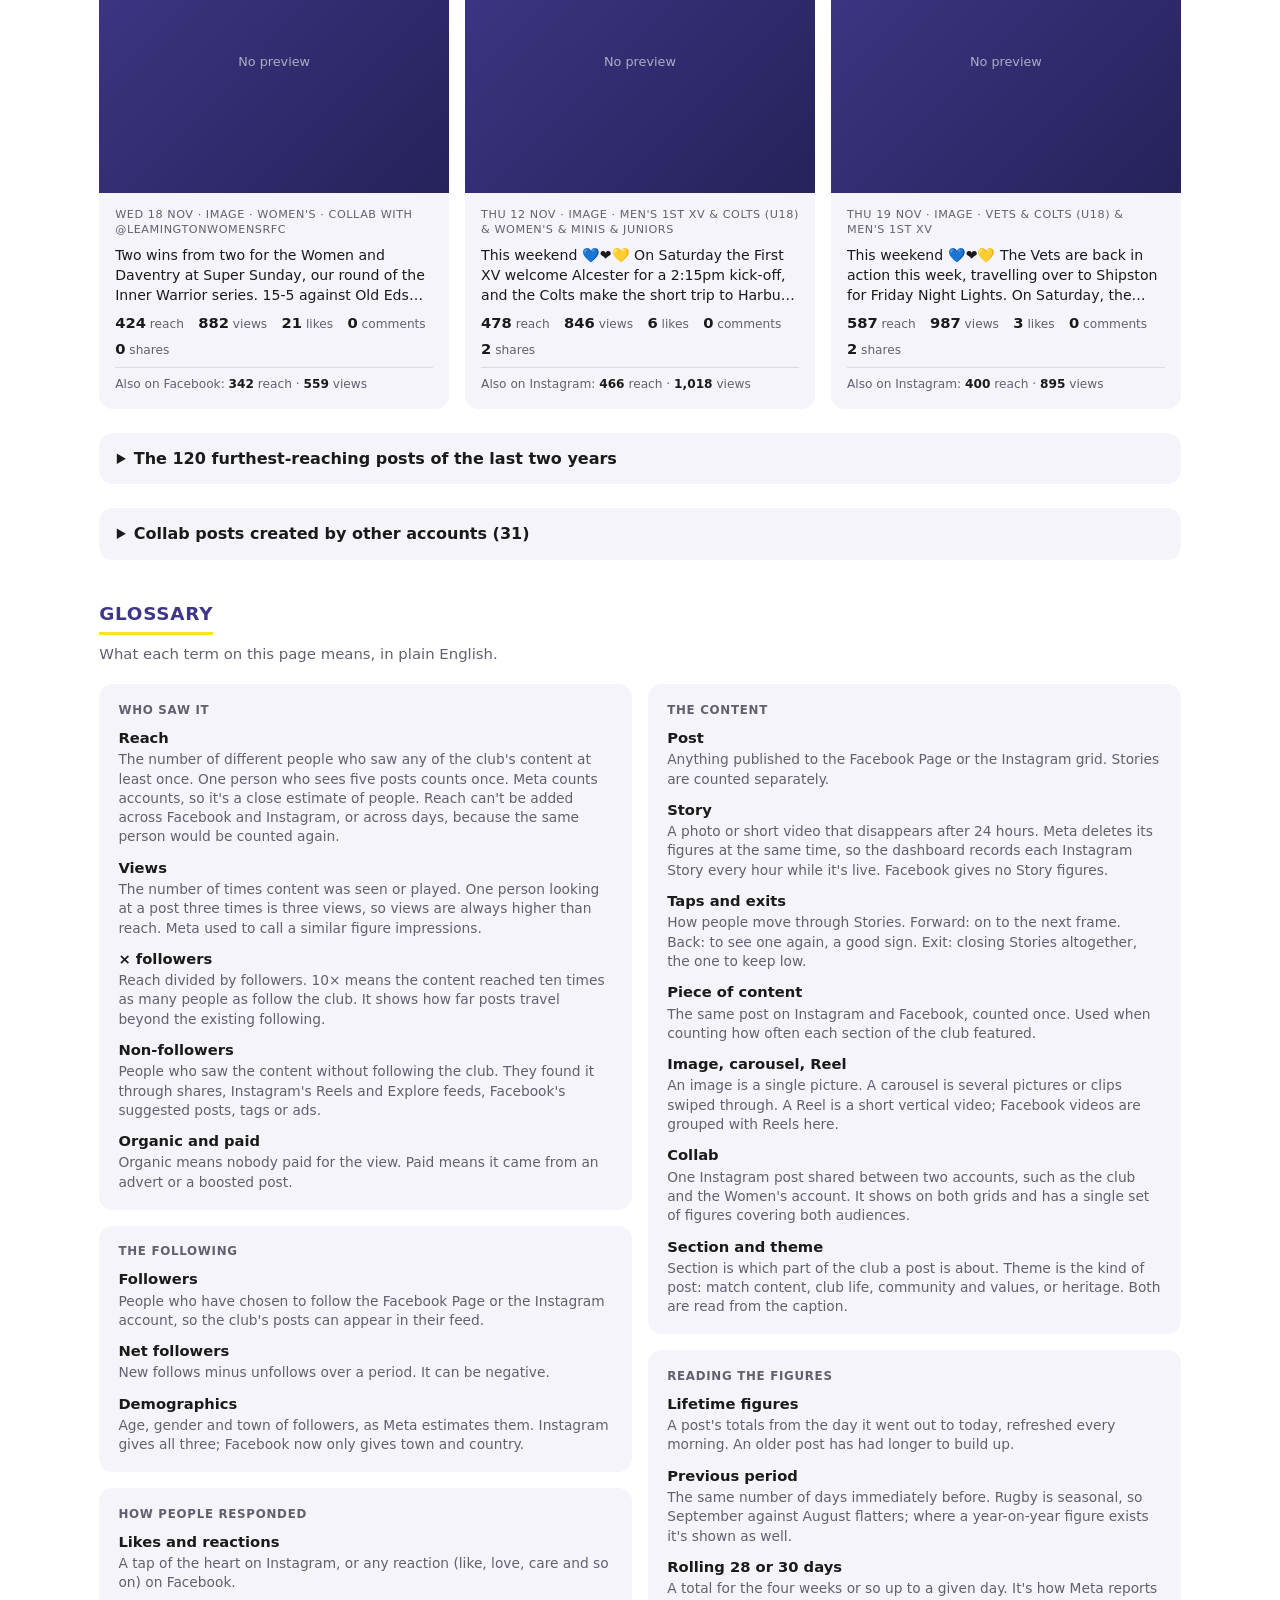
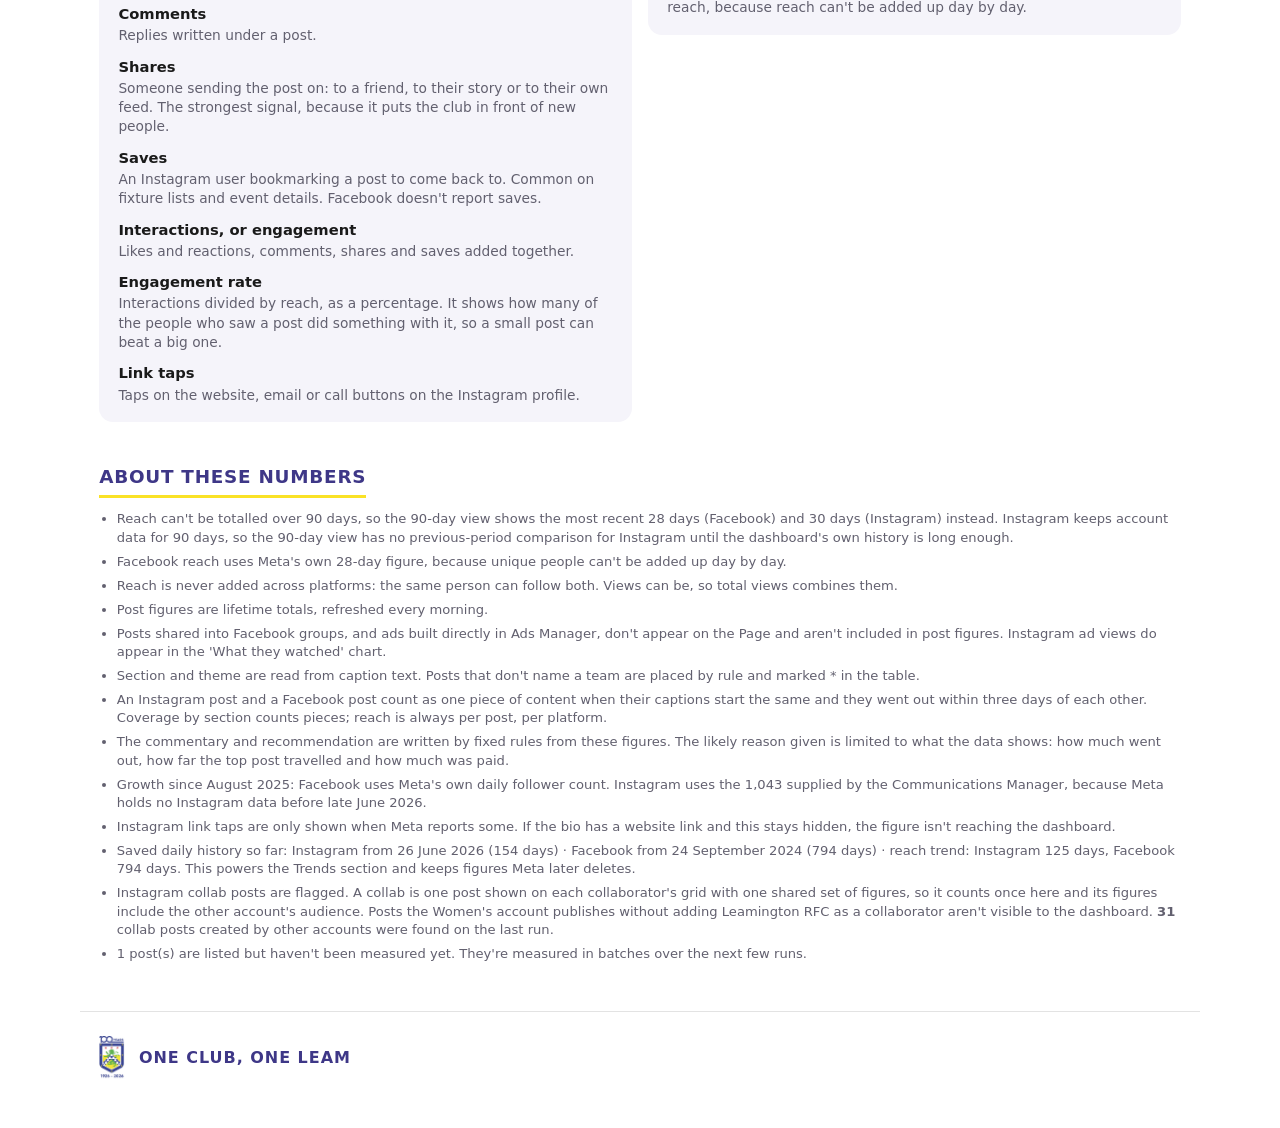
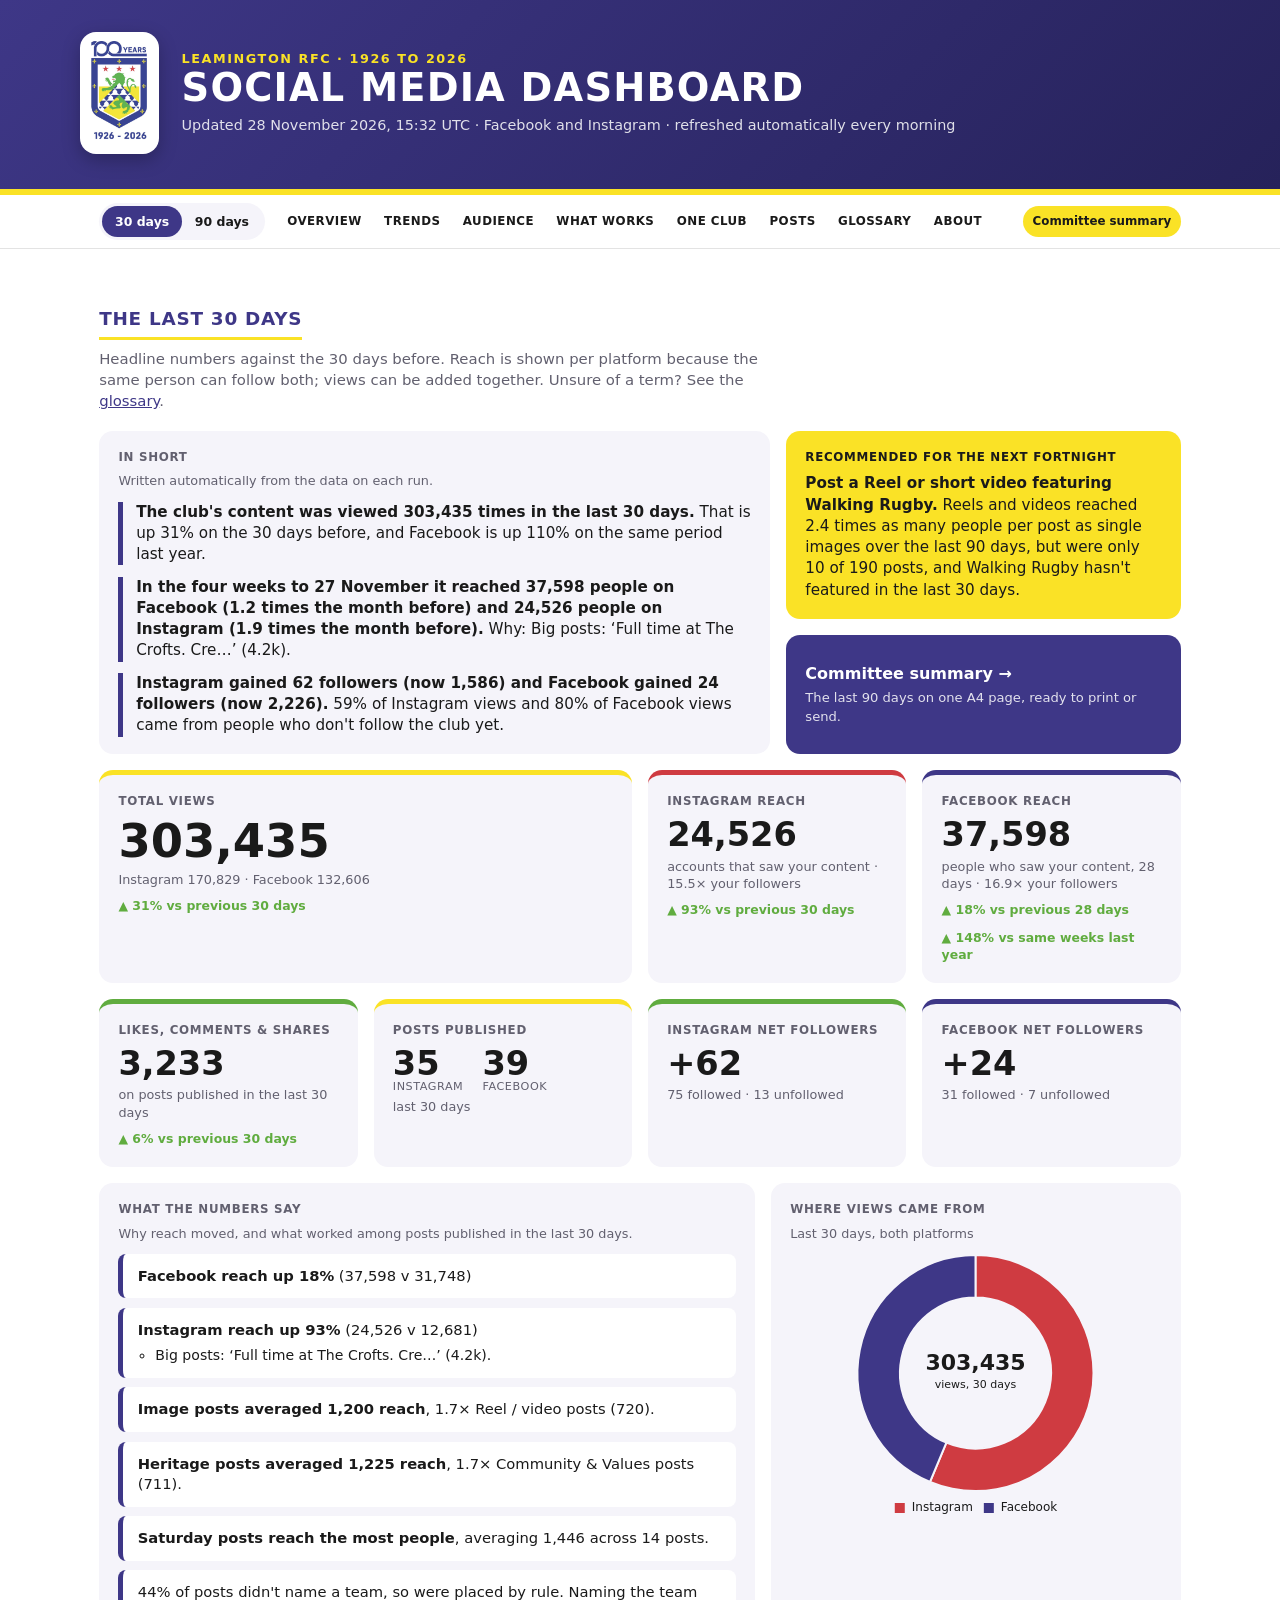
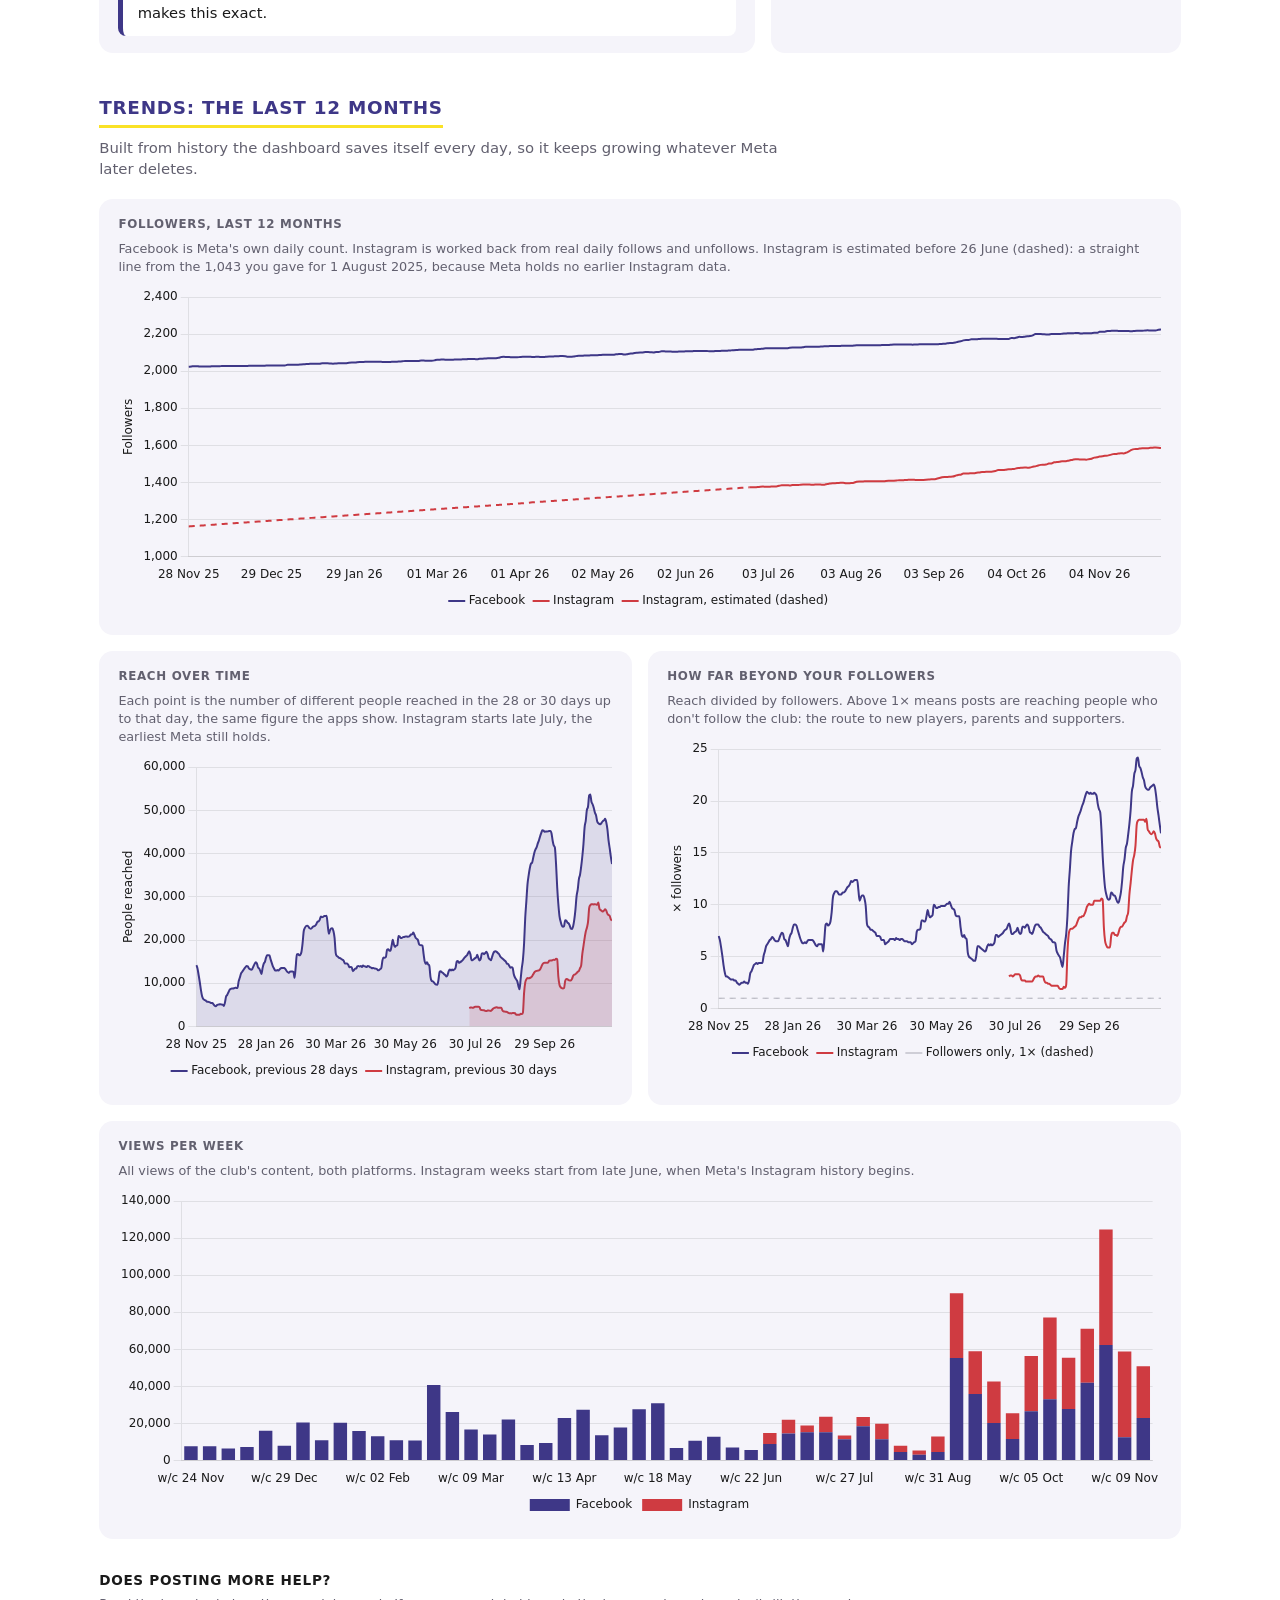
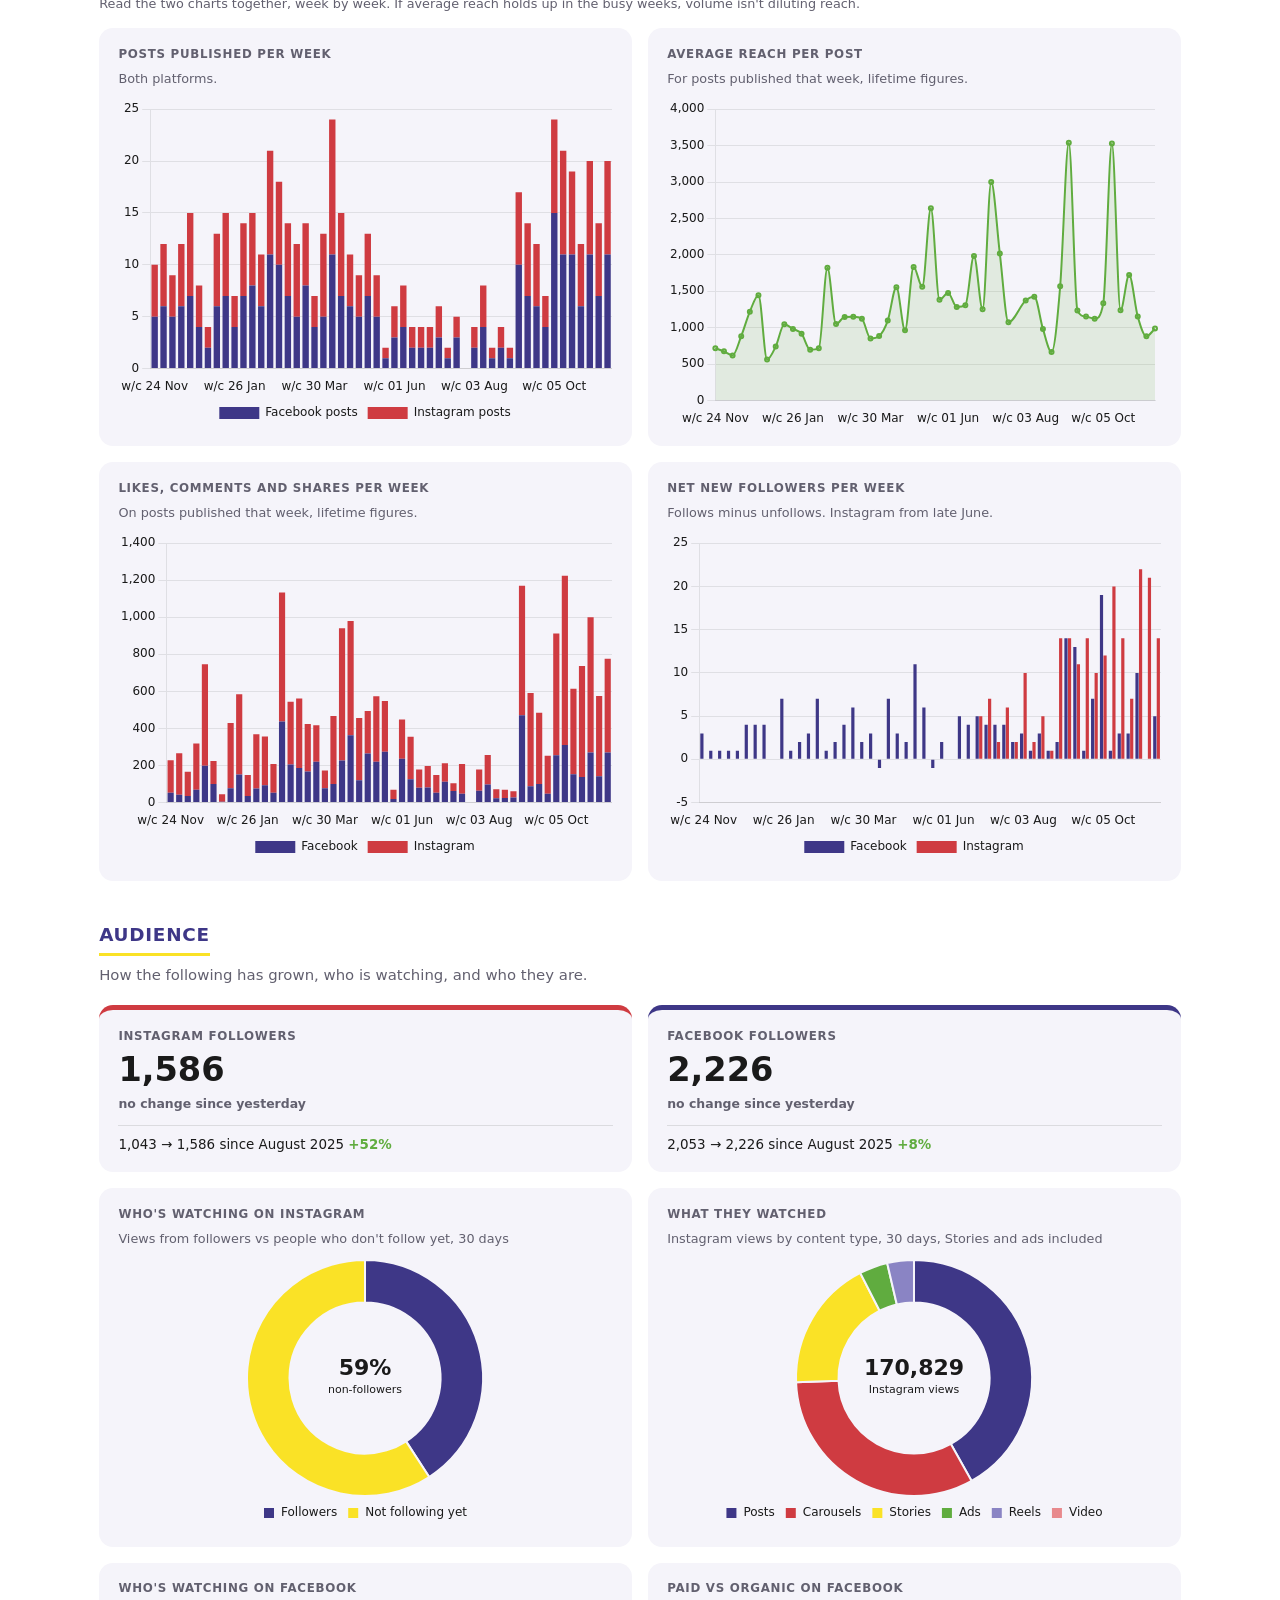
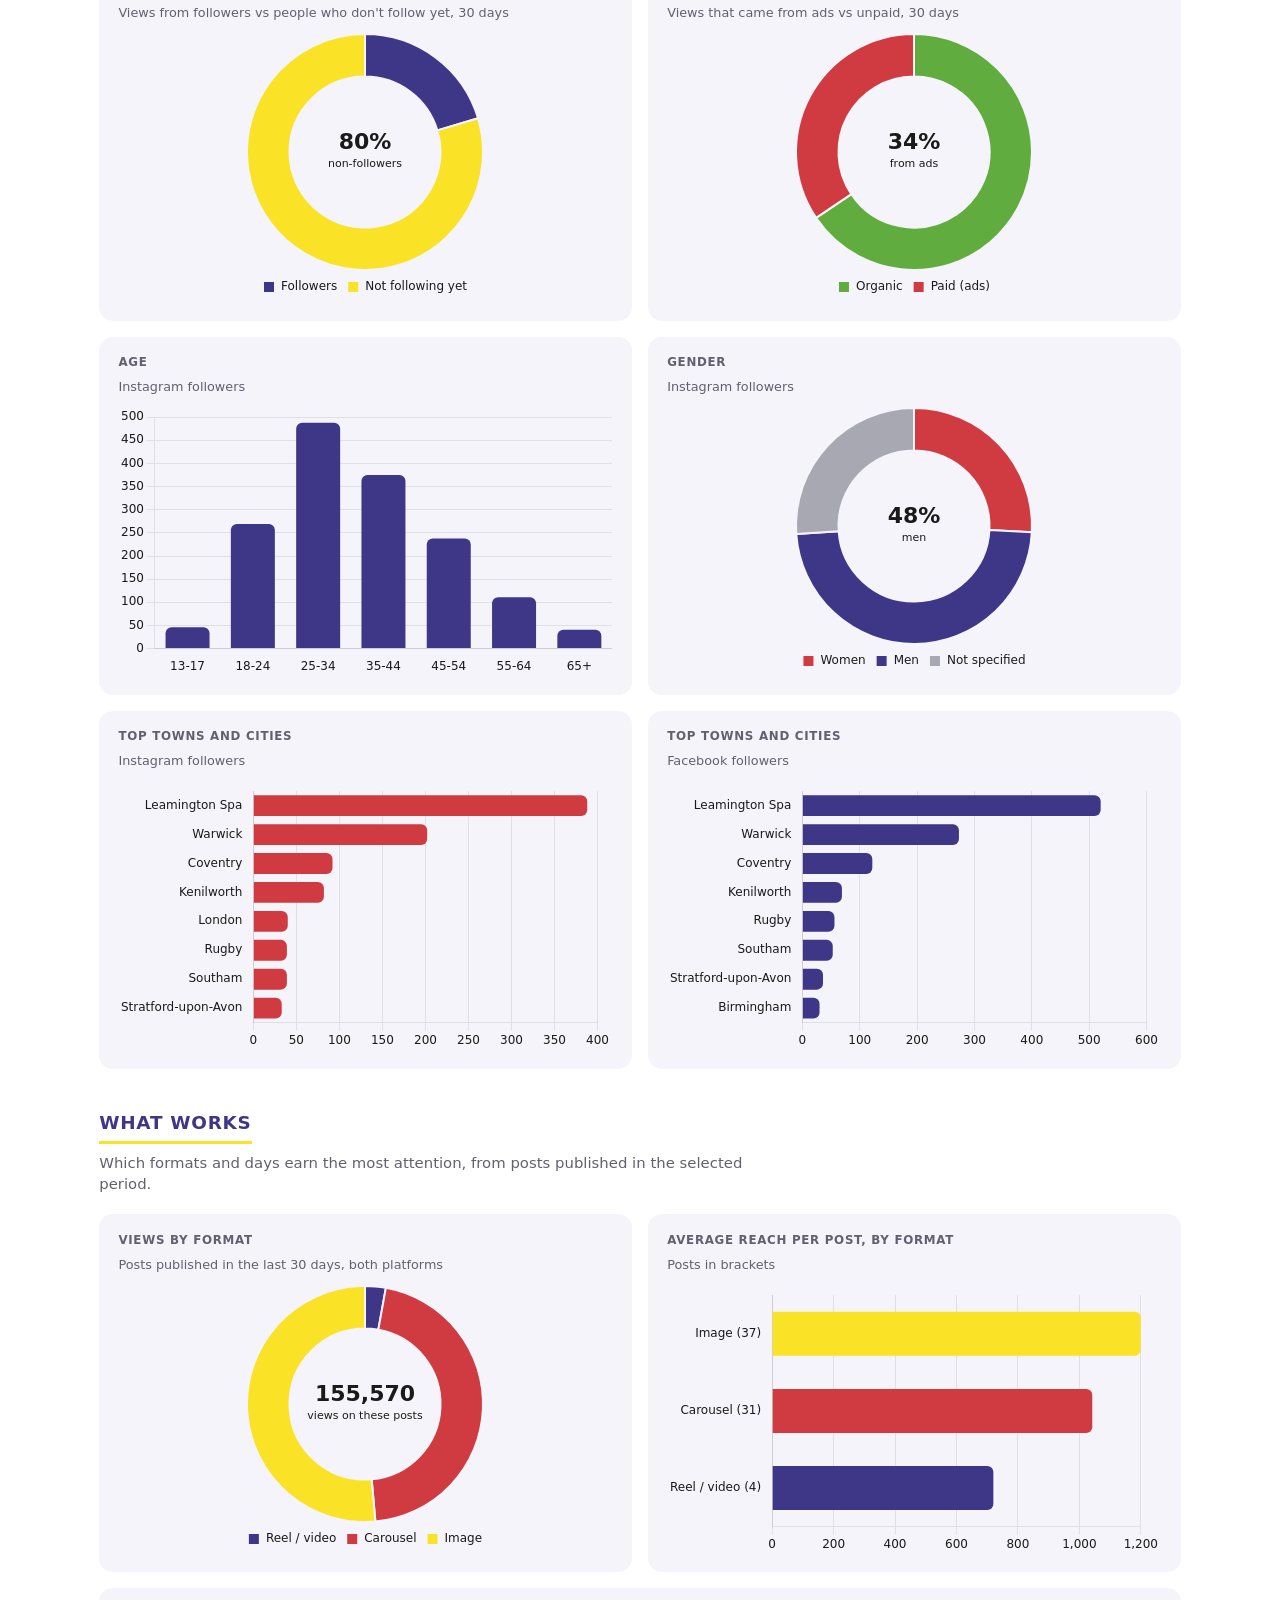
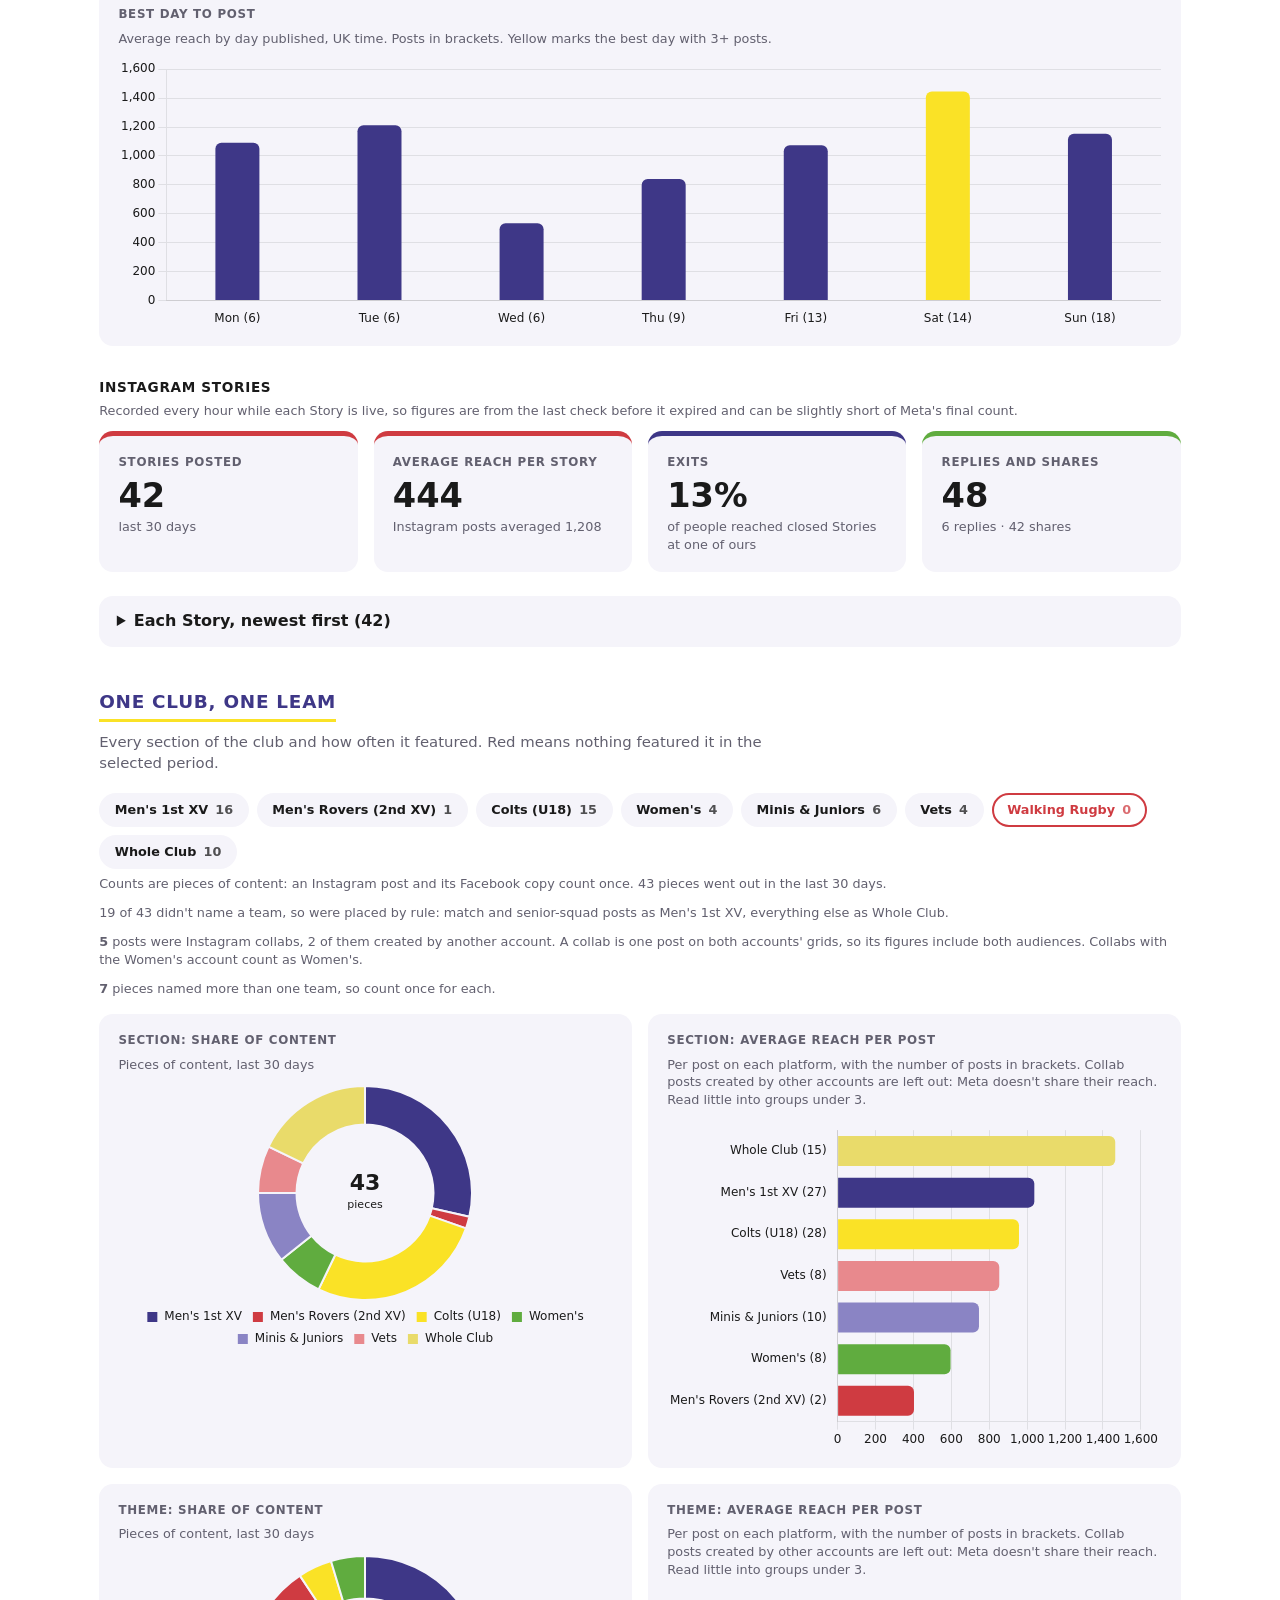
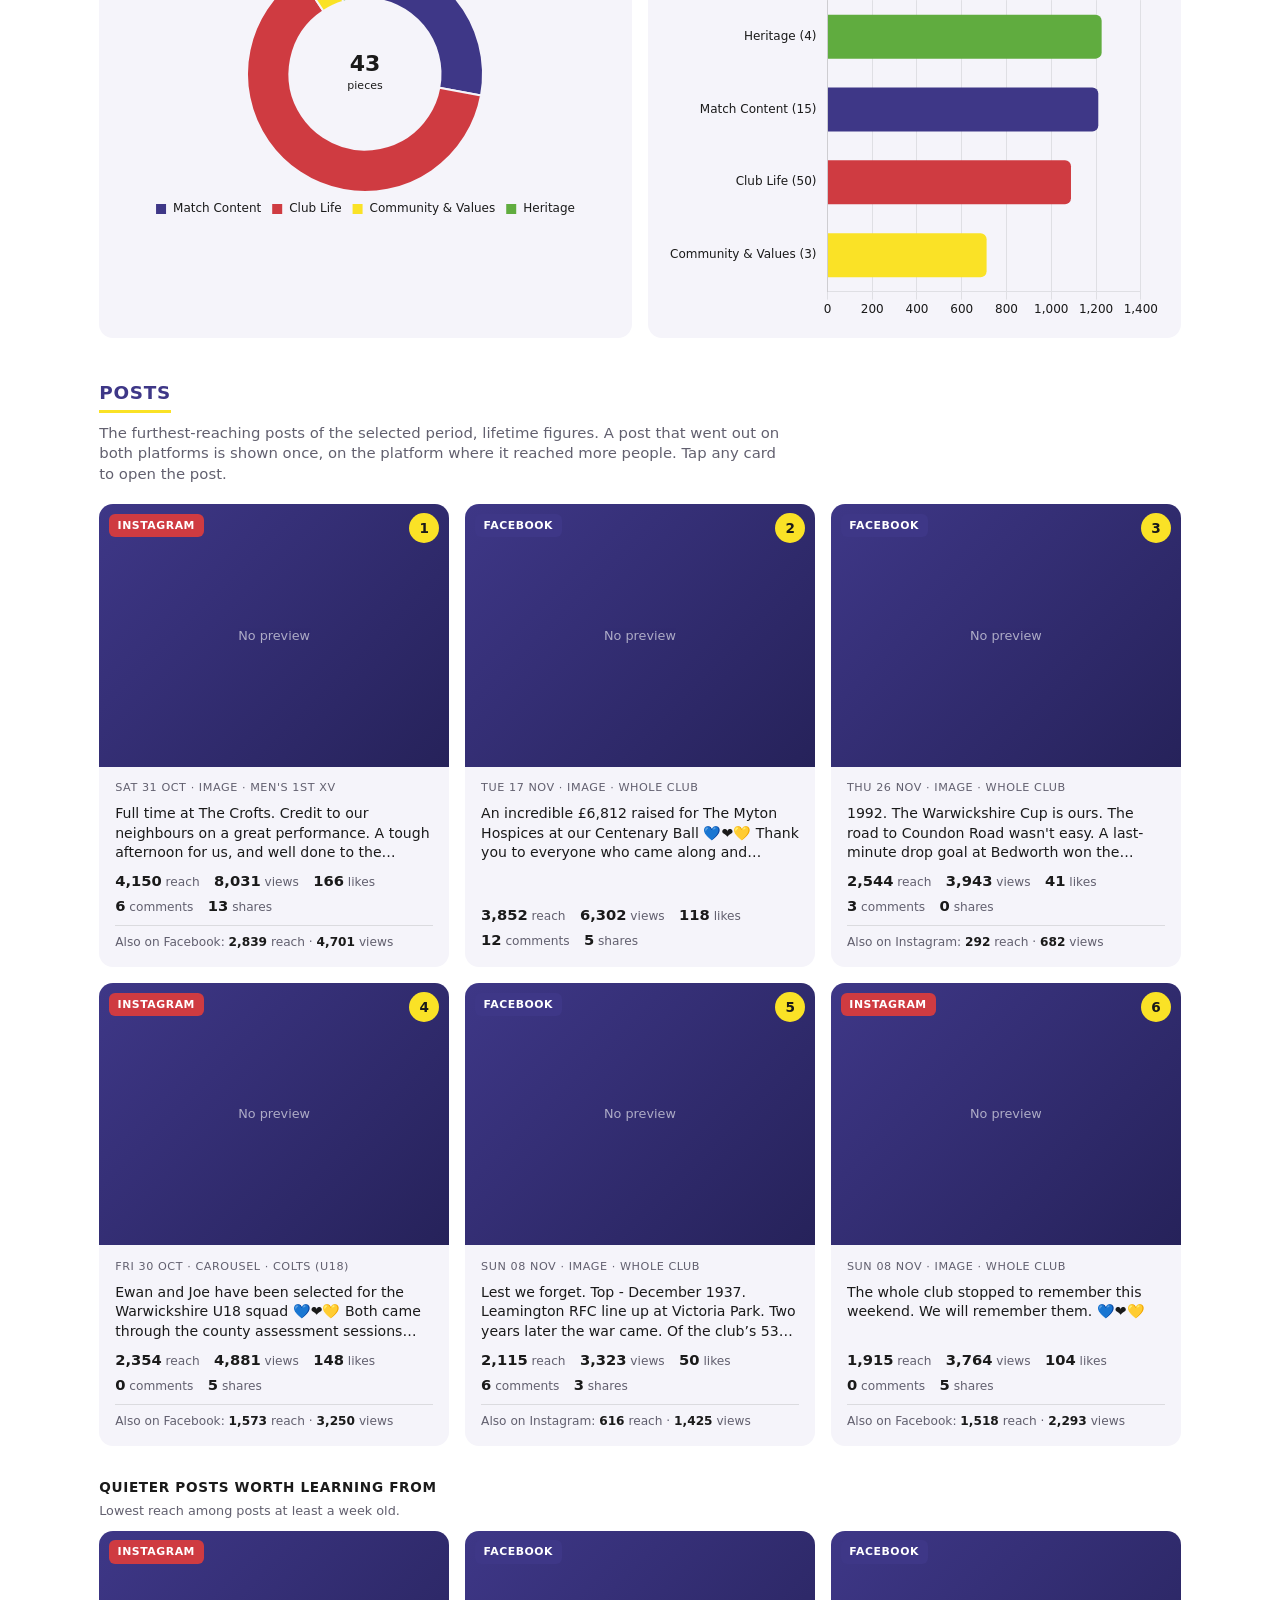
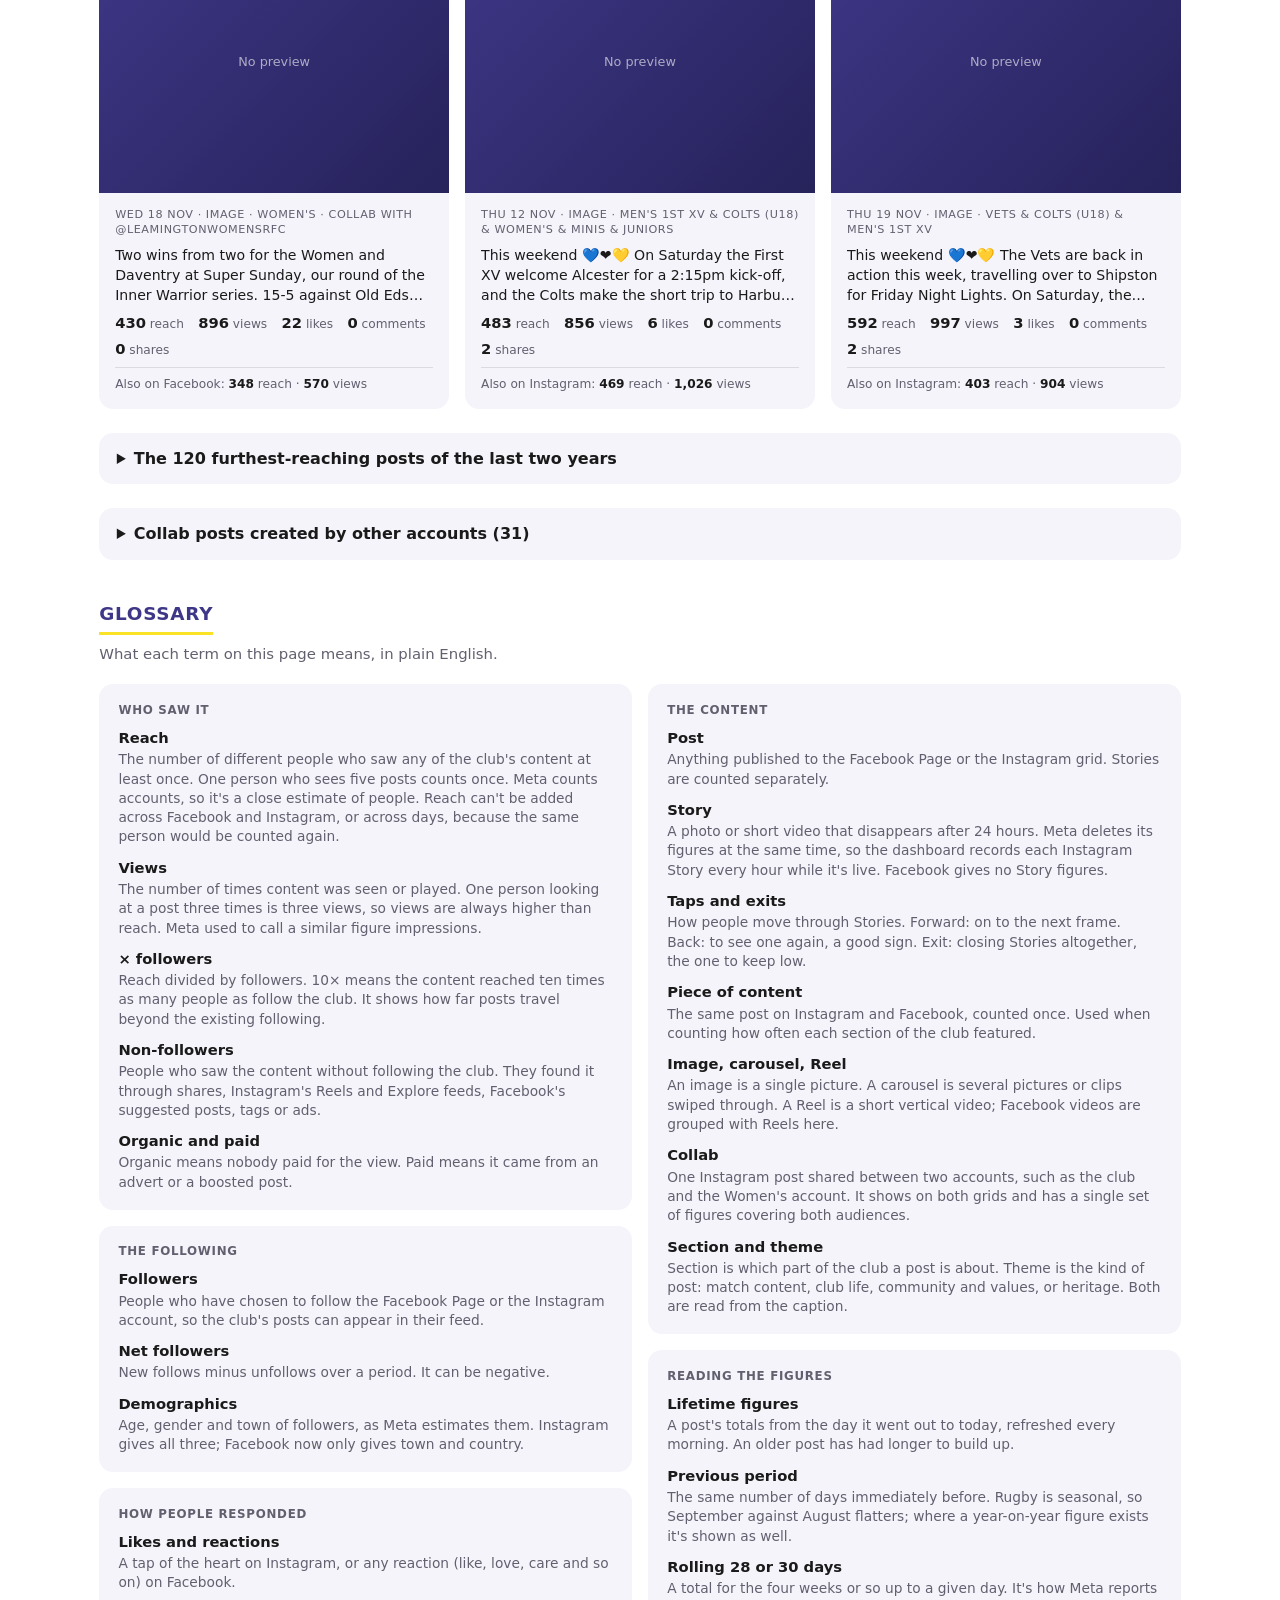
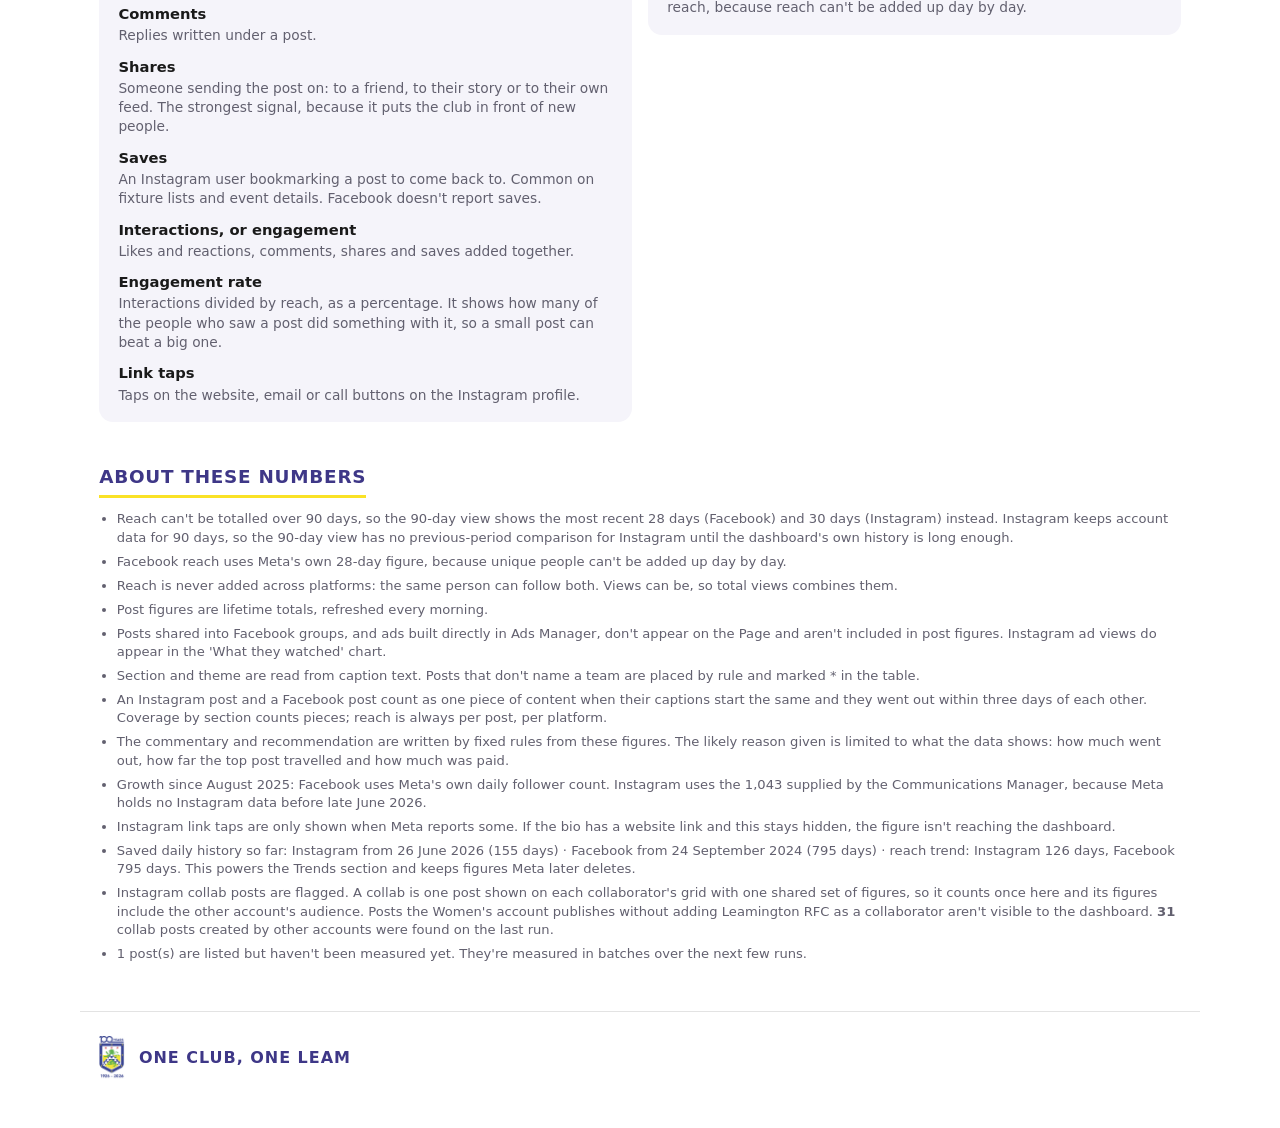
